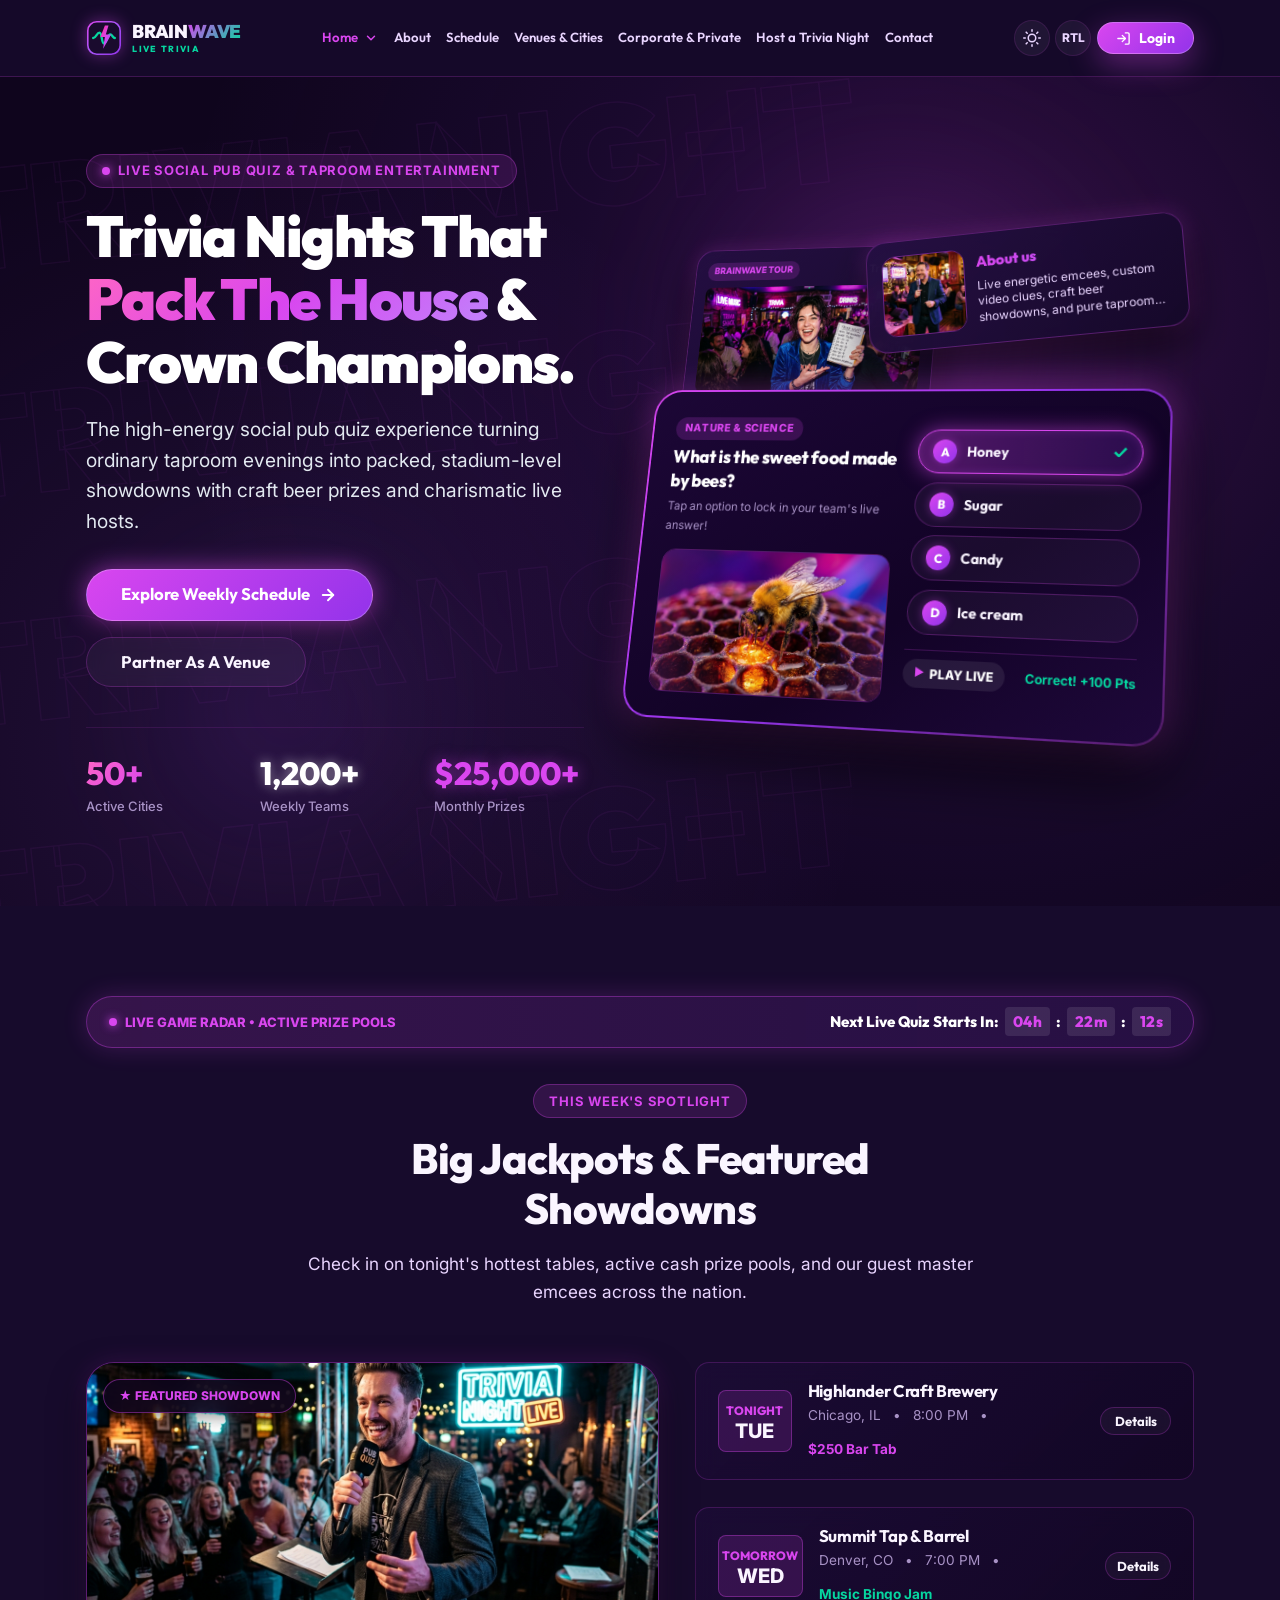
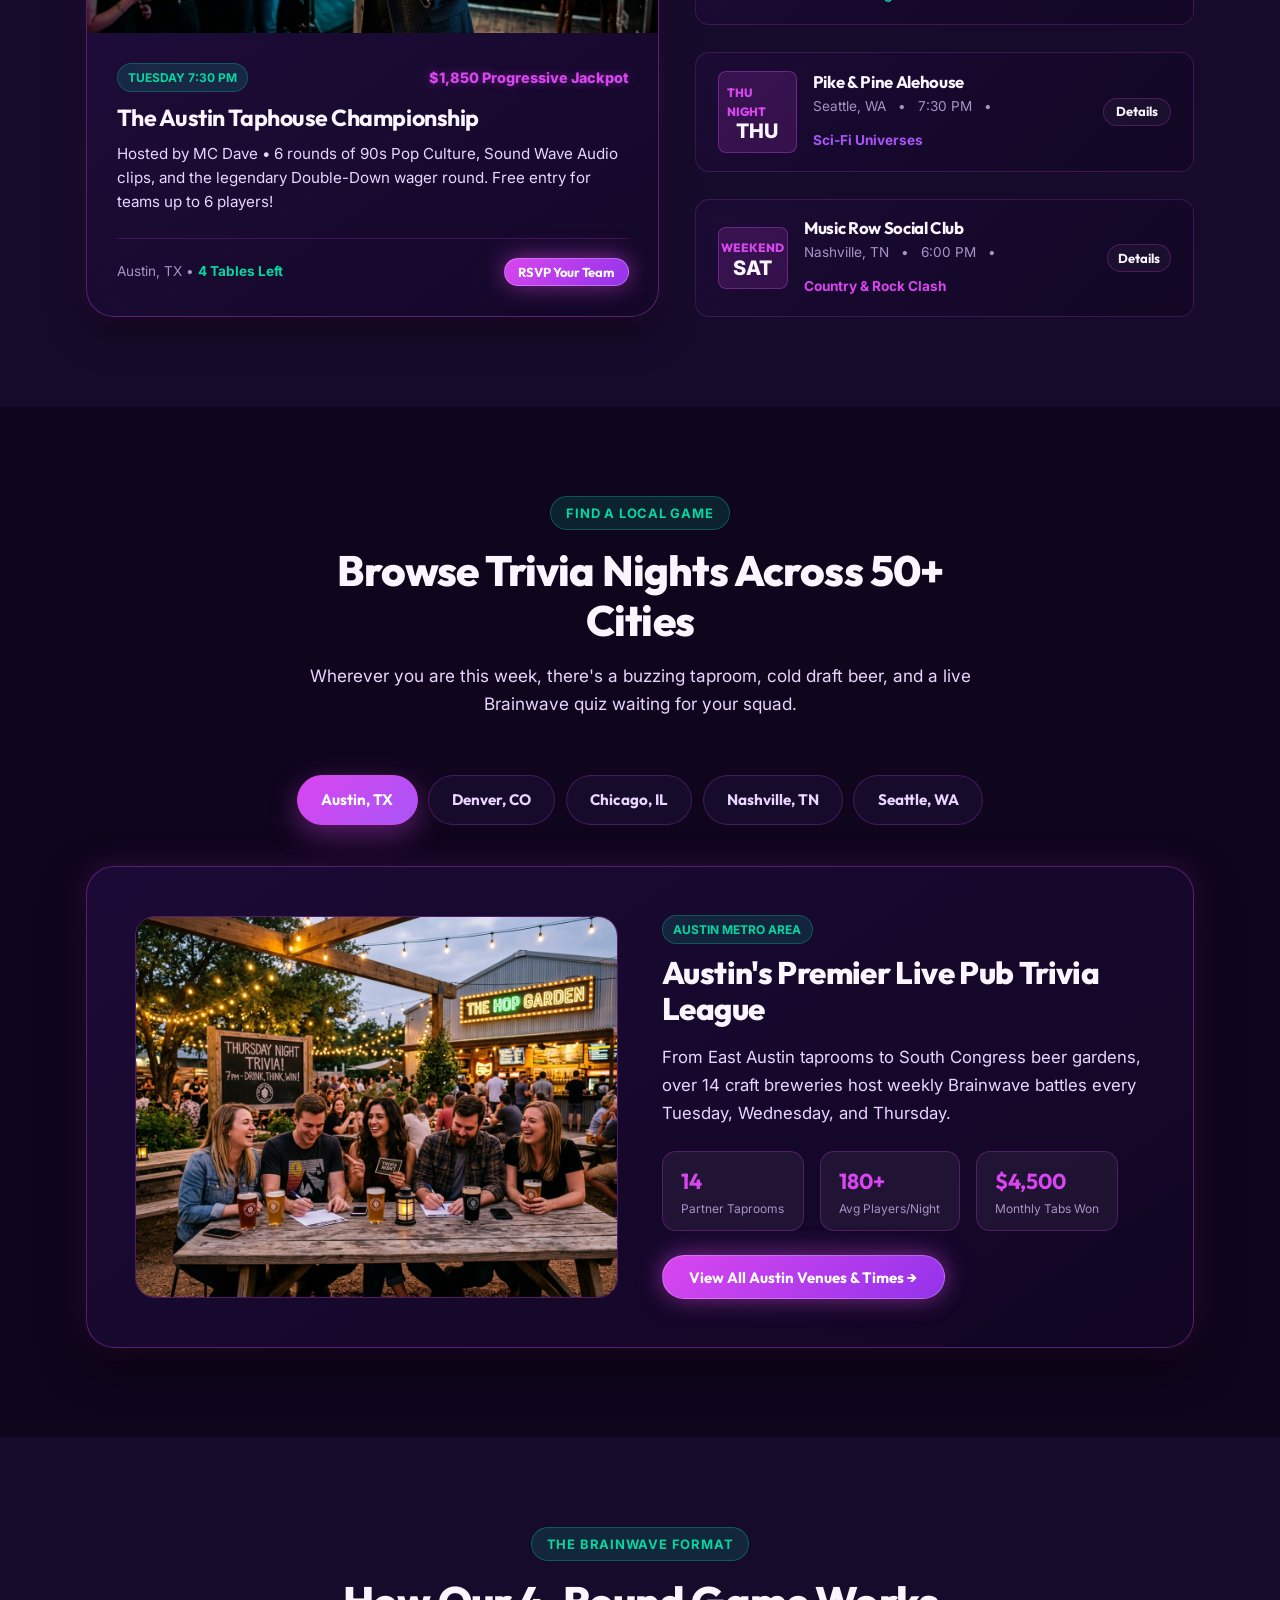
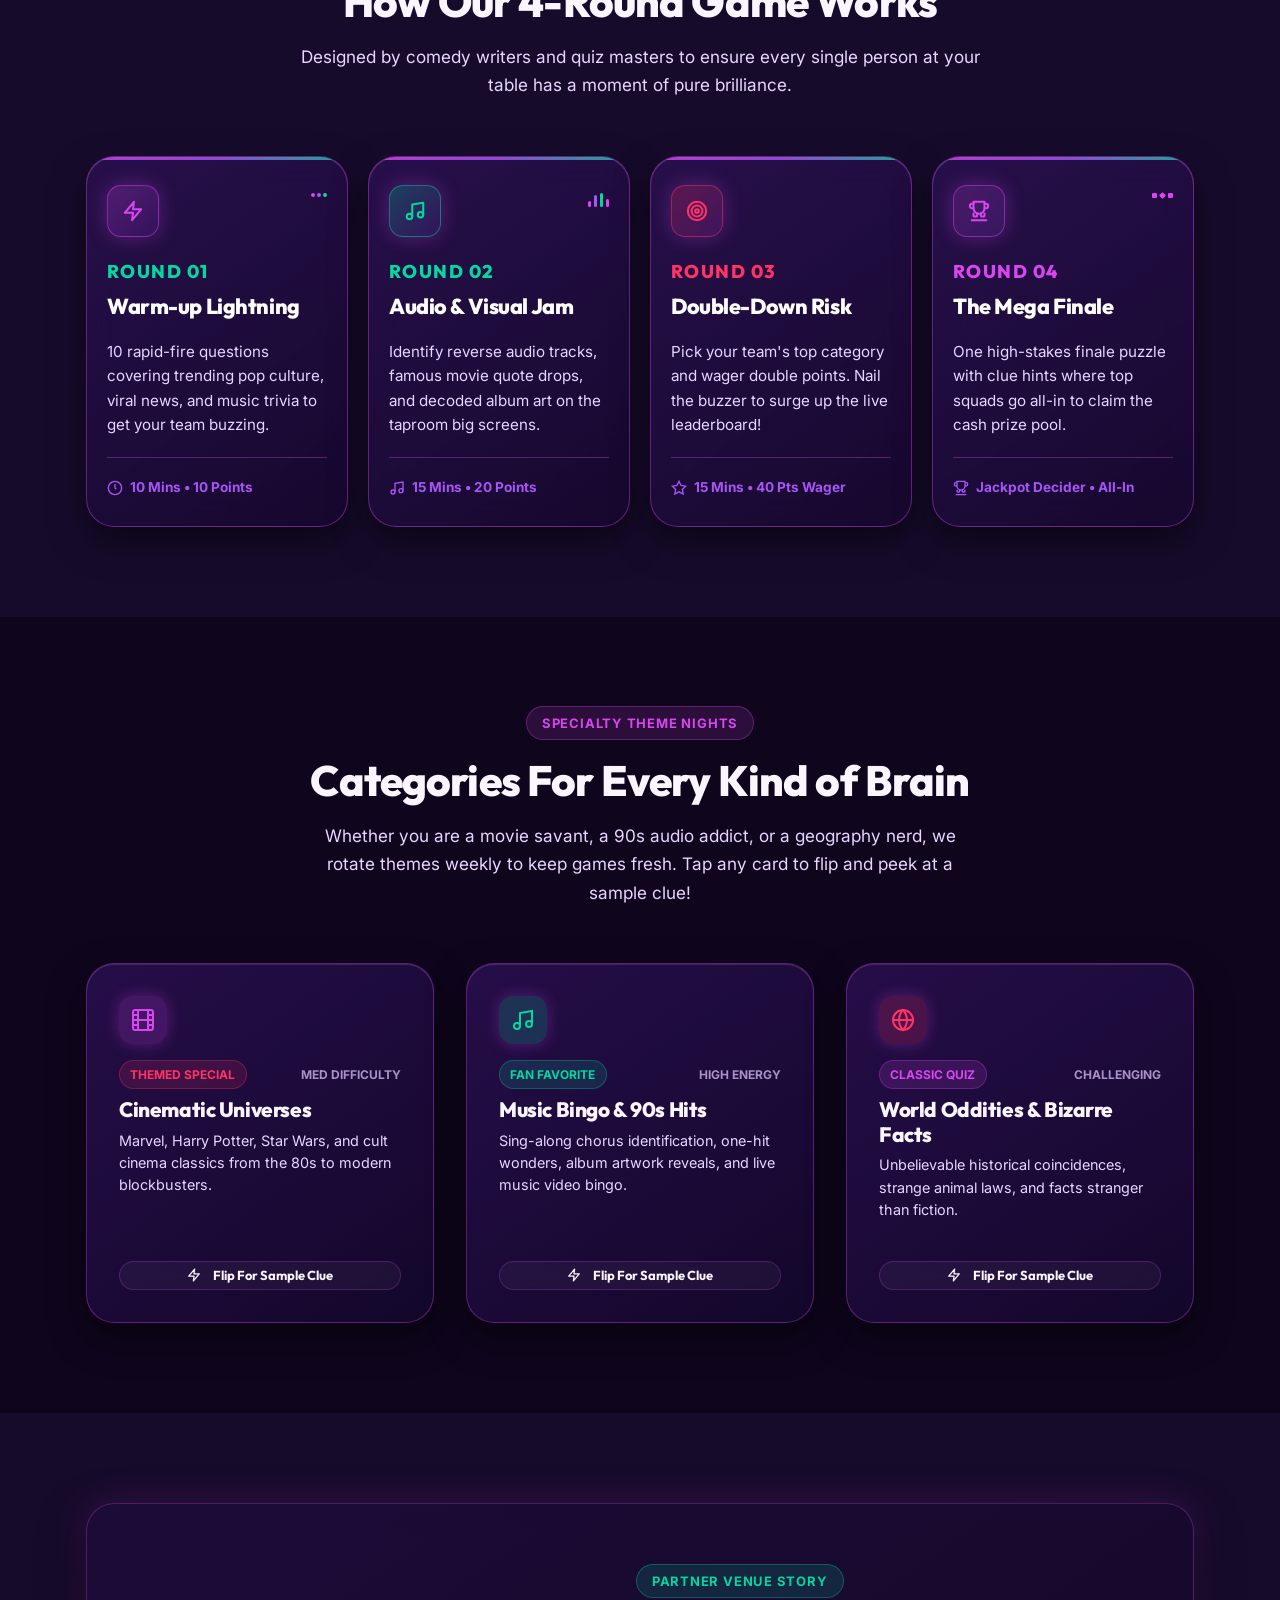
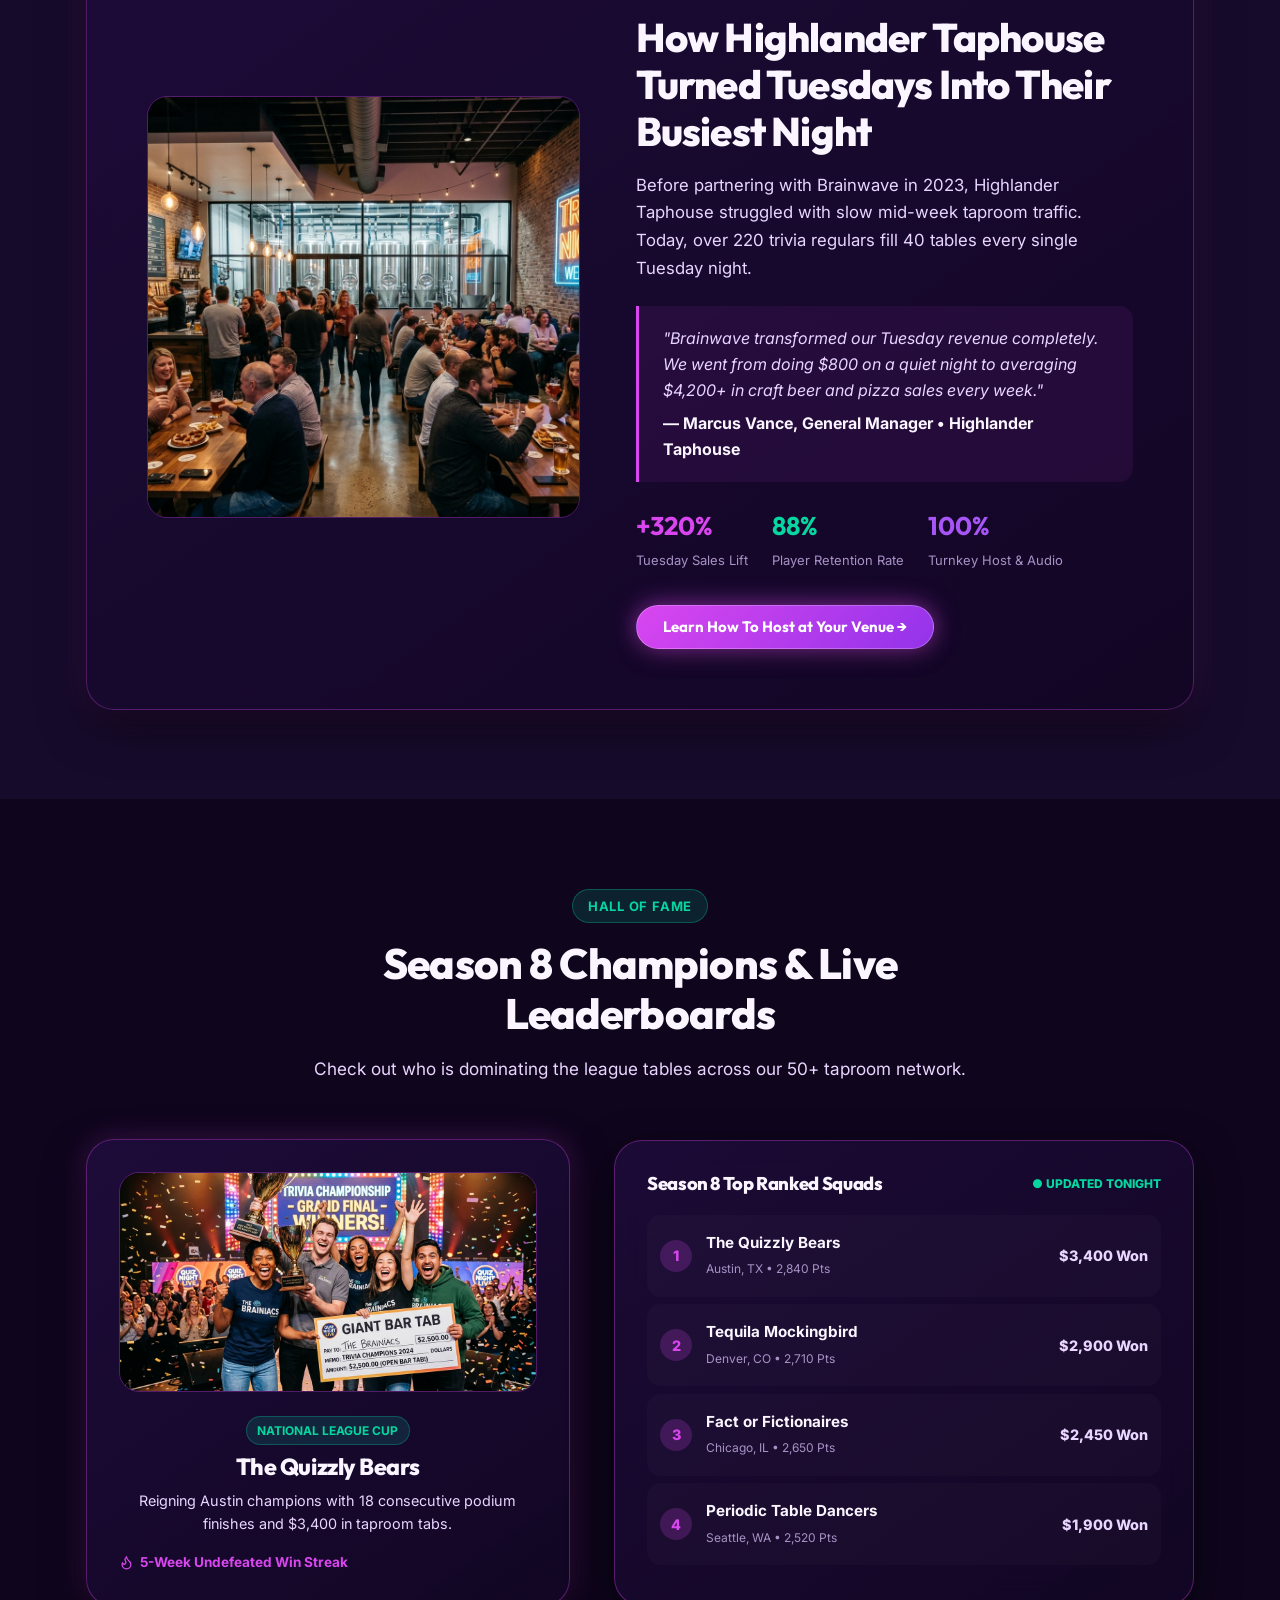
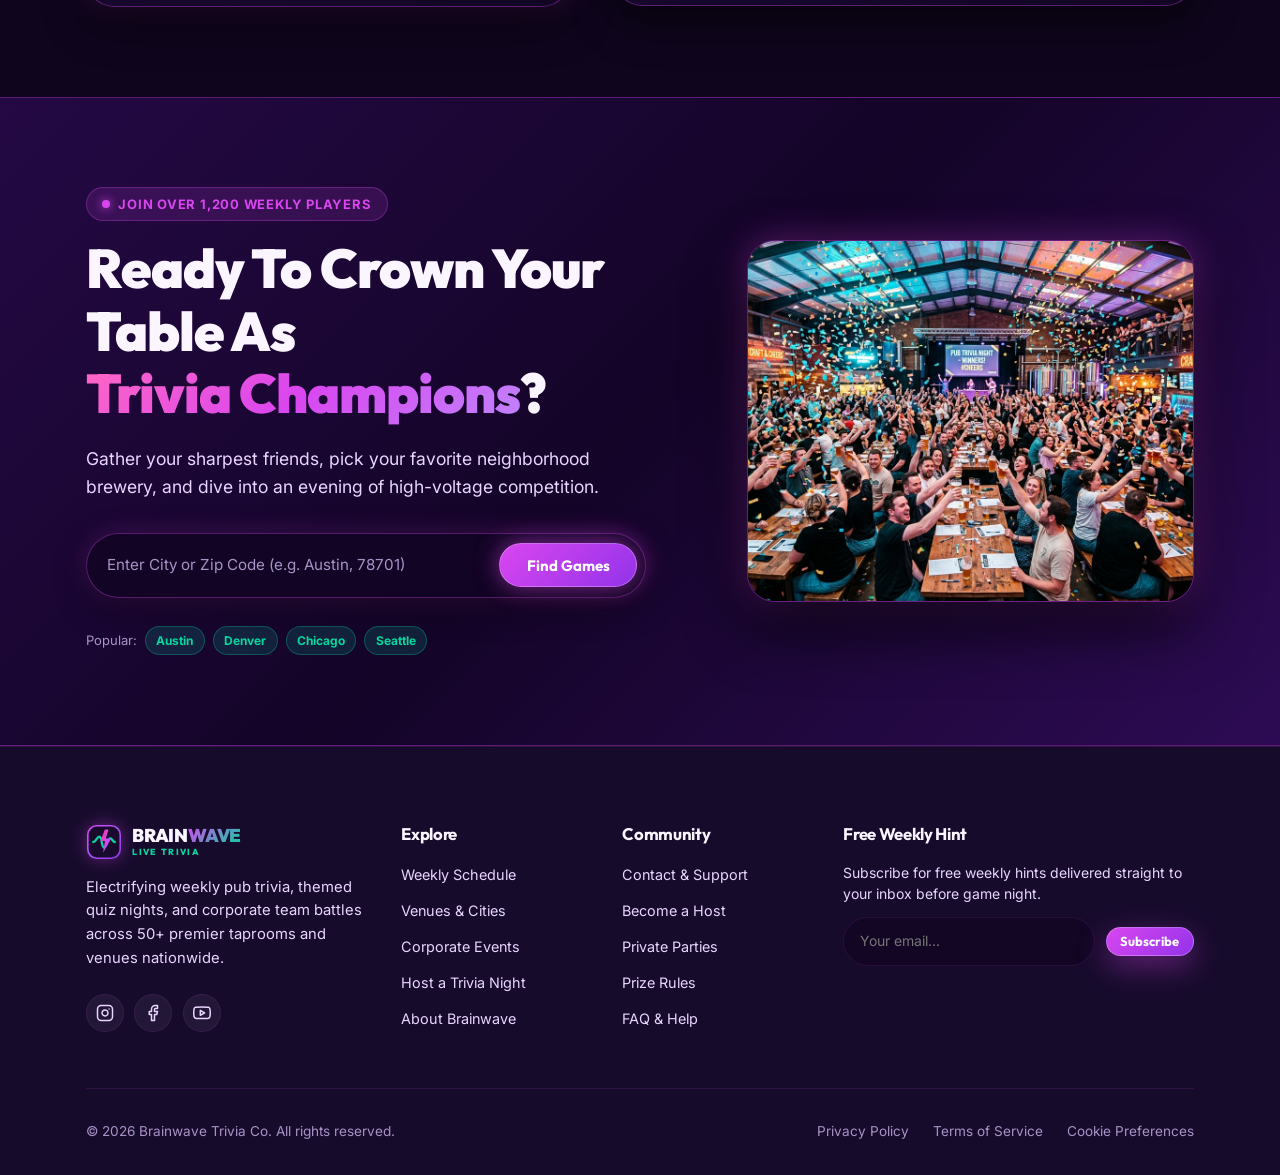
==== index.html @ 137d9721 "first commit" ====
<!DOCTYPE html>
<html lang="en" data-theme="dark" dir="ltr">
<head>
  <meta charset="UTF-8">
  <meta name="viewport" content="width=device-width, initial-scale=1.0">
  <title>Brainwave Trivia — Live Social Trivia & Pub Quiz Experiences</title>
  <meta name="description" content="Brainwave Trivia hosts weekly live pub quizzes, themed trivia nights, corporate team-building events, and taproom entertainment across 50+ partner venues.">
  
  <!-- Favicon -->
  <link rel="icon" id="siteFavicon" type="image/svg+xml" href="assets/images/icons/favicon.svg">

  <!-- Stylesheets -->
  <link rel="stylesheet" href="assets/css/style.css">
  <link rel="stylesheet" href="assets/css/responsive.css">
</head>
<body>

  <!-- Attractive Site Preloader -->
  <div class="site-preloader" id="sitePreloader" aria-hidden="true">
    <div class="preloader-inner">
      <div class="preloader-logo-ring">
        <div class="preloader-pulse-glow"></div>
        <svg class="preloader-svg" width="54" height="54" viewBox="0 0 40 40" fill="none" xmlns="http://www.w3.org/2000/svg">
          <rect x="2" y="2" width="36" height="36" rx="10" fill="#1A0B2E" stroke="url(#bwGradPrimary)" stroke-width="2"/>
          <path d="M8 20C11 20 12 14 15 14C18 14 17 26 20 26C23 26 24 16 27 16C29 16 30 20 32 20" stroke="#06D6A0" stroke-width="2.6" stroke-linecap="round" stroke-linejoin="round"/>
          <polygon points="21 6 16 19 21 19 19 32 28 16 22 16 25 6" fill="url(#bwGradBolt)"/>
        </svg>
      </div>
      <div class="preloader-text-wrap">
        <span class="preloader-brand">BRAIN<span class="preloader-accent">WAVE</span></span>
        <span class="preloader-status">SYNCHRONIZING TRIVIA CIRCUIT...</span>
      </div>
      <div class="preloader-progress-track">
        <div class="preloader-progress-bar"></div>
      </div>
    </div>
  </div>

  <!-- Shared Global SVG Gradients for Brand Identity -->
  <svg style="position: absolute; width: 0; height: 0; overflow: hidden;" aria-hidden="true">
    <defs>
      <linearGradient id="bwGradPrimary" x1="0%" y1="0%" x2="100%" y2="100%">
        <stop offset="0%" stop-color="#D946EF" />
        <stop offset="50%" stop-color="#A855F7" />
        <stop offset="100%" stop-color="#9333EA" />
      </linearGradient>
      <linearGradient id="bwGradBolt" x1="0%" y1="0%" x2="100%" y2="100%">
        <stop offset="0%" stop-color="#FF2E93" />
        <stop offset="50%" stop-color="#D946EF" />
        <stop offset="100%" stop-color="#8B5CF6" />
      </linearGradient>
    </defs>
  </svg>

  <!-- Header / Navbar (7 Main Pages) -->
  <header class="site-header" id="mainHeader">
    <div class="container">
      <div class="navbar-inner">
        
        <!-- Redesigned Attractive Brand Logo (Brainwave + Quiz Lightning) -->
        <a href="index.html" class="brand-logo" aria-label="Brainwave Trivia Home">
          <div class="brand-logo-badge">
            <svg class="brand-logo-svg" width="36" height="36" viewBox="0 0 40 40" fill="none" xmlns="http://www.w3.org/2000/svg">
              <rect x="2" y="2" width="36" height="36" rx="10" fill="#1A0B2E" stroke="url(#bwGradPrimary)" stroke-width="1.8"/>
              <path d="M8 20C11 20 12 14 15 14C18 14 17 26 20 26C23 26 24 16 27 16C29 16 30 20 32 20" stroke="#06D6A0" stroke-width="2.6" stroke-linecap="round" stroke-linejoin="round"/>
              <polygon points="21 6 16 19 21 19 19 32 28 16 22 16 25 6" fill="url(#bwGradBolt)"/>
            </svg>
          </div>
          <div class="brand-logo-text">
            <span class="brand-title">BRAIN<span class="brand-accent">WAVE</span></span>
            <span class="brand-tagline">LIVE TRIVIA</span>
          </div>
        </a>

        <!-- Desktop Navigation Menu (7 Main Pages) -->
        <nav class="nav-menu" aria-label="Main Navigation">
          
          <!-- 1. Home Dropdown (Home 1 & Home 2) -->
          <div class="nav-item dropdown active">
            <a href="index.html" class="nav-link" aria-haspopup="true" aria-expanded="false">
              <span>Home</span>
              <svg class="dropdown-chevron" width="14" height="14" viewBox="0 0 24 24" fill="none" stroke="currentColor" stroke-width="2.5" stroke-linecap="round" stroke-linejoin="round">
                <polyline points="6 9 12 15 18 9"></polyline>
              </svg>
            </a>
            <div class="dropdown-menu">
              <a href="index.html" class="dropdown-link active">
                <span>Home 1 (Pub Classic)</span>
                <span class="dropdown-badge">Popular</span>
              </a>
              <a href="home-2.html" class="dropdown-link">
                <span>Home 2 (Festival Live)</span>
                <span class="dropdown-badge">New</span>
              </a>
            </div>
          </div>

          <!-- 2. About -->
          <div class="nav-item">
            <a href="about.html" class="nav-link">About</a>
          </div>

          <!-- 3. Schedule -->
          <div class="nav-item">
            <a href="schedule.html" class="nav-link">Schedule</a>
          </div>

          <!-- 4. Venues & Cities -->
          <div class="nav-item">
            <a href="venues.html" class="nav-link">Venues &amp; Cities</a>
          </div>

          <!-- 5. Corporate & Private Events -->
          <div class="nav-item">
            <a href="events.html" class="nav-link">Corporate &amp; Private</a>
          </div>

          <!-- 6. Host a Trivia Night -->
          <div class="nav-item">
            <a href="host.html" class="nav-link">Host a Trivia Night</a>
          </div>

          <!-- 7. Contact -->
          <div class="nav-item">
            <a href="contact.html" class="nav-link">Contact</a>
          </div>

        </nav>

        <!-- Navbar Actions -->
        <div class="navbar-actions">
          
          <!-- Theme Toggle -->
          <button type="button" class="theme-toggle-btn" aria-label="Toggle Light/Dark Theme" title="Toggle Theme">
            <svg width="18" height="18" viewBox="0 0 24 24" fill="none" stroke="currentColor" stroke-width="2" stroke-linecap="round" stroke-linejoin="round">
              <circle cx="12" cy="12" r="5"></circle>
              <line x1="12" y1="1" x2="12" y2="3"></line>
              <line x1="12" y1="21" x2="12" y2="23"></line>
              <line x1="4.22" y1="4.22" x2="5.64" y2="5.64"></line>
              <line x1="18.36" y1="18.36" x2="19.78" y2="19.78"></line>
              <line x1="1" y1="12" x2="3" y2="12"></line>
              <line x1="21" y1="12" x2="23" y2="12"></line>
              <line x1="4.22" y1="19.78" x2="5.64" y2="18.36"></line>
              <line x1="18.36" y1="5.64" x2="19.78" y2="4.22"></line>
            </svg>
          </button>

          <!-- RTL Toggle -->
          <button type="button" class="rtl-toggle-btn" aria-label="Toggle RTL Direction" title="Toggle RTL/LTR">
            <span style="font-size:0.75rem; font-weight:800;">RTL</span>
          </button>

          <!-- CTA Login Button -->
          <a href="login.html" class="btn btn-primary btn-sm" id="navLoginBtn">
            <svg width="15" height="15" viewBox="0 0 24 24" fill="none" stroke="currentColor" stroke-width="2.2" stroke-linecap="round" stroke-linejoin="round">
              <path d="M15 3h4a2 2 0 0 1 2 2v14a2 2 0 0 1-2 2h-4"></path>
              <polyline points="10 17 15 12 10 7"></polyline>
              <line x1="15" y1="12" x2="3" y2="12"></line>
            </svg>
            <span>Login</span>
          </a>

          <!-- Mobile Hamburger Toggle -->
          <button type="button" class="mobile-nav-toggle" aria-label="Open Navigation Menu" aria-expanded="false">
            <svg width="22" height="22" viewBox="0 0 24 24" fill="none" stroke="currentColor" stroke-width="2.5" stroke-linecap="round" stroke-linejoin="round">
              <line x1="3" y1="12" x2="21" y2="12"></line>
              <line x1="3" y1="6" x2="21" y2="6"></line>
              <line x1="3" y1="18" x2="21" y2="18"></line>
            </svg>
          </button>

        </div>

      </div>
    </div>
  </header>

  <!-- Mobile Menu Overlay & Drawer -->
  <div class="mobile-menu-overlay" id="mobileOverlay"></div>
  <aside class="mobile-nav-drawer" id="mobileDrawer" aria-label="Mobile Navigation">
    <div class="mobile-drawer-header">
      <a href="index.html" class="brand-logo" aria-label="Brainwave Trivia Home">
        <div class="brand-logo-badge">
          <svg class="brand-logo-svg" width="34" height="34" viewBox="0 0 40 40" fill="none" xmlns="http://www.w3.org/2000/svg">
            <rect x="2" y="2" width="36" height="36" rx="10" fill="#1A0B2E" stroke="url(#bwGradPrimary)" stroke-width="1.8"/>
            <path d="M8 20C11 20 12 14 15 14C18 14 17 26 20 26C23 26 24 16 27 16C29 16 30 20 32 20" stroke="#06D6A0" stroke-width="2.6" stroke-linecap="round" stroke-linejoin="round"/>
            <polygon points="21 6 16 19 21 19 19 32 28 16 22 16 25 6" fill="url(#bwGradBolt)"/>
          </svg>
        </div>
        <div class="brand-logo-text">
          <span class="brand-title">BRAIN<span class="brand-accent">WAVE</span></span>
          <span class="brand-tagline">LIVE TRIVIA</span>
        </div>
      </a>
      <button type="button" class="mobile-drawer-close" aria-label="Close Mobile Navigation">
        <svg width="20" height="20" viewBox="0 0 24 24" fill="none" stroke="currentColor" stroke-width="2.5" stroke-linecap="round" stroke-linejoin="round">
          <line x1="18" y1="6" x2="6" y2="18"></line>
          <line x1="6" y1="6" x2="18" y2="18"></line>
        </svg>
      </button>
    </div>

    <!-- Mobile Nav Links -->
    <div class="mobile-nav-list">
      
      <!-- Home Accordion -->
      <div class="mobile-nav-item active">
        <button type="button" class="mobile-nav-link mobile-dropdown-btn" aria-expanded="false">
          <span>Home</span>
          <svg class="dropdown-chevron" width="16" height="16" viewBox="0 0 24 24" fill="none" stroke="currentColor" stroke-width="2.5" stroke-linecap="round" stroke-linejoin="round">
            <polyline points="6 9 12 15 18 9"></polyline>
          </svg>
        </button>
        <div class="mobile-dropdown-menu">
          <a href="index.html" class="mobile-dropdown-link active">
            <span>Home 1 (Pub Classic)</span>
            <span class="dropdown-badge">Popular</span>
          </a>
          <a href="home-2.html" class="mobile-dropdown-link">
            <span>Home 2 (Festival Live)</span>
            <span class="dropdown-badge">New</span>
          </a>
        </div>
      </div>

      <div class="mobile-nav-item">
        <a href="about.html" class="mobile-nav-link">About</a>
      </div>

      <div class="mobile-nav-item">
        <a href="schedule.html" class="mobile-nav-link">Schedule</a>
      </div>

      <div class="mobile-nav-item">
        <a href="venues.html" class="mobile-nav-link">Venues &amp; Cities</a>
      </div>

      <div class="mobile-nav-item">
        <a href="events.html" class="mobile-nav-link">Corporate &amp; Private</a>
      </div>

      <div class="mobile-nav-item">
        <a href="host.html" class="mobile-nav-link">Host a Trivia Night</a>
      </div>

      <div class="mobile-nav-item">
        <a href="contact.html" class="mobile-nav-link">Contact</a>
      </div>

    </div>

    <div class="mobile-drawer-footer">
      <a href="login.html" class="btn btn-primary" style="width:100%; justify-content:center;">
        <svg width="16" height="16" viewBox="0 0 24 24" fill="none" stroke="currentColor" stroke-width="2.2" stroke-linecap="round" stroke-linejoin="round" style="margin-right: 0.5rem;">
          <path d="M15 3h4a2 2 0 0 1 2 2v14a2 2 0 0 1-2 2h-4"></path>
          <polyline points="10 17 15 12 10 7"></polyline>
          <line x1="15" y1="12" x2="3" y2="12"></line>
        </svg>
        <span>Login</span>
      </a>
    </div>
  </aside>

  <!-- Main Content (Home 1: Exactly 8 Meaningful Sections) -->
  <main id="mainContent">

    <!-- =========================================================================
         SECTION 1: HIGH-ENERGY HERO (3D Isometric Floating Showcase & Watermark)
         ========================================================================= -->
    <section class="hero-section" id="hero">
      
      <!-- Background Stylized Typography Watermark (Outlined Text matching reference) -->
      <div class="hero-watermark-bg" aria-hidden="true">
        <div class="watermark-row">Trivia Night</div>
        <div class="watermark-row">Trivia Night</div>
        <div class="watermark-row">Trivia Night</div>
        <div class="watermark-row">Trivia Night</div>
      </div>

      <!-- Ambient Glow Orbs -->
      <div class="hero-ambient-orb hero-orb-1" aria-hidden="true"></div>
      <div class="hero-ambient-orb hero-orb-2" aria-hidden="true"></div>

      <div class="container">
        <div class="hero-grid">
          
          <!-- Hero Text -->
          <div class="hero-content">
            <div class="section-tag tag-magenta">
              <span class="pulse-dot"></span>
              <span>Live Social Pub Quiz &amp; Taproom Entertainment</span>
            </div>
            
            <h1 class="hero-title">
              Trivia Nights That <span class="text-gradient-brand">Pack The House</span> &amp; Crown Champions.
            </h1>
            
            <p class="hero-subtitle">
              The high-energy social pub quiz experience turning ordinary taproom evenings into packed, stadium-level showdowns with craft beer prizes and charismatic live hosts.
            </p>

            <div class="hero-actions">
              <a href="schedule.html" class="btn btn-primary btn-lg glow-btn">
                <span>Explore Weekly Schedule</span>
                <svg width="18" height="18" viewBox="0 0 24 24" fill="none" stroke="currentColor" stroke-width="2.5" stroke-linecap="round" stroke-linejoin="round"><line x1="5" y1="12" x2="19" y2="12"></line><polyline points="12 5 19 12 12 19"></polyline></svg>
              </a>
              <a href="host.html" class="btn btn-outline btn-lg">
                <span>Partner As A Venue</span>
              </a>
            </div>

            <!-- Stats Row -->
            <div class="hero-stats-row">
              <div class="hero-stat-item">
                <span class="hero-stat-number text-gradient-brand">50+</span>
                <span class="hero-stat-label">Active Cities</span>
              </div>
              <div class="hero-stat-item">
                <span class="hero-stat-number text-glow-white">1,200+</span>
                <span class="hero-stat-label">Weekly Teams</span>
              </div>
              <div class="hero-stat-item">
                <span class="hero-stat-number text-fuchsia">$25,000+</span>
                <span class="hero-stat-label">Monthly Prizes</span>
              </div>
            </div>
          </div>

          <!-- Hero 3D Tilted Perspective Stage (Exact Mockup Match) -->
          <div class="hero-showcase-stage">
            
            <!-- Floating Background Card: Trivia Night Slide Deck -->
            <div class="floating-mock-card card-slide-bg animate-float-slow">
              <div class="slide-card-header">
                <span class="slide-card-badge">Brainwave Tour</span>
                <span class="slide-card-title">Trivia Night</span>
              </div>
              <img src="assets/images/hero/hero-card-slide.webp" alt="Trivia winners celebrating" class="slide-card-img" width="300" height="140" loading="eager">
              <div class="slide-card-caption">Weekly Taproom Leagues</div>
            </div>

            <!-- Floating Top Card: About Us / Host Showcase -->
            <div class="floating-mock-card card-about-host animate-float-reverse">
              <div class="about-host-inner">
                <img src="assets/images/hero/hero-card-host.webp" alt="Charismatic Trivia Host" class="about-host-img" width="85" height="85" loading="eager">
                <div class="about-host-content">
                  <div class="about-host-tag">About us</div>
                  <p class="about-host-text">Live energetic emcees, custom video clues, craft beer showdowns, and pure taproom comedy.</p>
                </div>
              </div>
            </div>

            <!-- Centerpiece 3D Interactive Quiz Screen (The Main Star matching mockup!) -->
            <div class="floating-quiz-main-screen animate-float-center" id="heroInteractiveQuiz">
              <div class="quiz-screen-glass-border">
                <div class="quiz-screen-body">
                  
                  <!-- Left side: Question + Bee Honeycomb Graphic -->
                  <div class="quiz-screen-left">
                    <div class="quiz-question-banner">
                      <span class="quiz-category-tag">Nature &amp; Science</span>
                      <h3 class="quiz-main-question">What is the sweet food made by bees?</h3>
                      <p class="quiz-subtext">Tap an option to lock in your team's live answer!</p>
                    </div>
                    <div class="quiz-bee-img-wrap">
                      <img src="assets/images/hero/hero-quiz-card-bee.webp" alt="Golden Honeybee on Honeycomb" class="quiz-bee-img" width="220" height="140" loading="eager">
                      <div class="bee-glow-overlay"></div>
                    </div>
                  </div>

                  <!-- Right side: Quiz Option Pills matching the user reference image -->
                  <div class="quiz-screen-right">
                    <div class="quiz-mock-options">
                      <button type="button" class="quiz-option-pill active-correct-pill" data-opt="A" data-correct="true">
                        <span class="opt-letter">A</span>
                        <span class="opt-label">Honey</span>
                        <span class="opt-check-icon">✓</span>
                      </button>
                      <button type="button" class="quiz-option-pill" data-opt="B" data-correct="false">
                        <span class="opt-letter">B</span>
                        <span class="opt-label">Sugar</span>
                        <span class="opt-check-icon">✓</span>
                      </button>
                      <button type="button" class="quiz-option-pill" data-opt="C" data-correct="false">
                        <span class="opt-letter">C</span>
                        <span class="opt-label">Candy</span>
                        <span class="opt-check-icon">✓</span>
                      </button>
                      <button type="button" class="quiz-option-pill" data-opt="D" data-correct="false">
                        <span class="opt-letter">D</span>
                        <span class="opt-label">Ice cream</span>
                        <span class="opt-check-icon">✓</span>
                      </button>
                    </div>

                    <div class="quiz-screen-bottom-bar">
                      <div class="quiz-play-badge">
                        <span class="play-triangle">▶</span>
                        <span>Play Live</span>
                      </div>
                      <div class="quiz-score-indicator" id="heroQuizFeedback">
                        <span class="correct-text">Correct! +100 Pts</span>
                      </div>
                    </div>
                  </div>

                </div>
              </div>
            </div>

          </div>

        </div>
      </div>
    </section>

      <!-- =========================================================================
         SECTION 2: THIS WEEK'S SPOTLIGHT & LIVE RADAR TICKER
         ========================================================================= -->
    <section class="section-py" id="spotlight" style="background-color: var(--bg-surface);">
      <div class="container">
        
        <!-- Modern Live Radar Countdown Header -->
        <div class="radar-countdown-banner reveal-on-scroll">
          <div class="countdown-live-badge">
            <span class="pulse-dot"></span>
            <span>Live Game Radar &bull; Active Prize Pools</span>
          </div>
          <div class="countdown-timer-display">
            <span>Next Live Quiz Starts In:</span>
            <span class="time-val" id="radarTimerHours">04h</span> :
            <span class="time-val" id="radarTimerMins">22m</span> :
            <span class="time-val" id="radarTimerSecs">15s</span>
          </div>
        </div>

        <div class="section-header reveal-on-scroll">
          <div class="section-tag tag-coral">
            <span>This Week's Spotlight</span>
          </div>
          <h2 class="section-title">Big Jackpots &amp; Featured Showdowns</h2>
          <p class="section-desc">
            Check in on tonight's hottest tables, active cash prize pools, and our guest master emcees across the nation.
          </p>
        </div>

        <div class="spotlight-grid">
          
          <!-- Featured Spotlight Card -->
          <div class="spotlight-card-main reveal-on-scroll">
            <div class="spotlight-card-media">
              <img src="assets/images/sections/spotlight-pub-hosts.webp" alt="Charismatic Brainwave emcee hosting live quiz" width="600" height="270" loading="lazy">
              <div class="spotlight-card-badge">
                <span style="color:var(--brand-primary); font-weight:800;">★ FEATURED SHOWDOWN</span>
              </div>
            </div>
            <div class="spotlight-card-body">
              <div style="display:flex; justify-content:space-between; align-items:center; margin-bottom:0.75rem; flex-wrap:wrap; gap:0.5rem;">
                <span class="category-pill pill-mint">TUESDAY 7:30 PM</span>
                <span style="font-size:0.9rem; font-weight:800; color:var(--brand-primary); text-shadow:0 0 10px rgba(217,70,239,0.4);">$1,850 Progressive Jackpot</span>
              </div>
              <h3 style="font-size:1.45rem; margin-bottom:0.65rem;">The Austin Taphouse Championship</h3>
              <p style="font-size:0.95rem; color:var(--text-secondary); margin-bottom:1.5rem; flex-grow:1; line-height:1.6;">
                Hosted by MC Dave &bull; 6 rounds of 90s Pop Culture, Sound Wave Audio clips, and the legendary Double-Down wager round. Free entry for teams up to 6 players!
              </p>
              <div style="display:flex; align-items:center; justify-content:space-between; padding-top:1.15rem; border-top:1px solid rgba(217,70,239,0.2);">
                <span style="font-size:0.85rem; color:var(--text-muted);">Austin, TX &bull; <strong style="color:var(--brand-cyan);">4 Tables Left</strong></span>
                <a href="schedule.html" class="btn btn-primary btn-sm glow-btn">RSVP Your Team</a>
              </div>
            </div>
          </div>

          <!-- Live Upcoming Games Radar List -->
          <div class="spotlight-radar-list">
            
            <!-- Radar Item 1 -->
            <div class="radar-item reveal-on-scroll">
              <div class="radar-item-date">
                <span class="radar-item-day">TONIGHT</span>
                <span class="radar-item-num">TUE</span>
              </div>
              <div class="radar-item-info">
                <h4 class="radar-item-title">Highlander Craft Brewery</h4>
                <div class="radar-item-meta">
                  <span>Chicago, IL</span> &bull; <span>8:00 PM</span> &bull; <span style="color:var(--brand-primary); font-weight:700;">$250 Bar Tab</span>
                </div>
              </div>
              <a href="schedule.html" class="btn btn-outline btn-sm">Details</a>
            </div>

            <!-- Radar Item 2 -->
            <div class="radar-item reveal-on-scroll">
              <div class="radar-item-date">
                <span class="radar-item-day">TOMORROW</span>
                <span class="radar-item-num">WED</span>
              </div>
              <div class="radar-item-info">
                <h4 class="radar-item-title">Summit Tap &amp; Barrel</h4>
                <div class="radar-item-meta">
                  <span>Denver, CO</span> &bull; <span>7:00 PM</span> &bull; <span style="color:var(--brand-cyan); font-weight:700;">Music Bingo Jam</span>
                </div>
              </div>
              <a href="schedule.html" class="btn btn-outline btn-sm">Details</a>
            </div>

            <!-- Radar Item 3 -->
            <div class="radar-item reveal-on-scroll">
              <div class="radar-item-date">
                <span class="radar-item-day">THU NIGHT</span>
                <span class="radar-item-num">THU</span>
              </div>
              <div class="radar-item-info">
                <h4 class="radar-item-title">Pike &amp; Pine Alehouse</h4>
                <div class="radar-item-meta">
                  <span>Seattle, WA</span> &bull; <span>7:30 PM</span> &bull; <span style="color:var(--brand-accent); font-weight:700;">Sci-Fi Universes</span>
                </div>
              </div>
              <a href="schedule.html" class="btn btn-outline btn-sm">Details</a>
            </div>

            <!-- Radar Item 4 -->
            <div class="radar-item reveal-on-scroll">
              <div class="radar-item-date">
                <span class="radar-item-day">WEEKEND</span>
                <span class="radar-item-num">SAT</span>
              </div>
              <div class="radar-item-info">
                <h4 class="radar-item-title">Music Row Social Club</h4>
                <div class="radar-item-meta">
                  <span>Nashville, TN</span> &bull; <span>6:00 PM</span> &bull; <span style="color:var(--brand-primary); font-weight:700;">Country &amp; Rock Clash</span>
                </div>
              </div>
              <a href="schedule.html" class="btn btn-outline btn-sm">Details</a>
            </div>

          </div>

        </div>

      </div>
    </section>

    <!-- =========================================================================
         SECTION 3: EXPLORE TRIVIA BY CITY & NEIGHBORHOOD
         ========================================================================= -->
    <section class="section-py" id="cities">
      <div class="container">
        
        <div class="section-header reveal-on-scroll">
          <div class="section-tag tag-mint">
            <span>Find A Local Game</span>
          </div>
          <h2 class="section-title">Browse Trivia Nights Across 50+ Cities</h2>
          <p class="section-desc">
            Wherever you are this week, there's a buzzing taproom, cold draft beer, and a live Brainwave quiz waiting for your squad.
          </p>
        </div>

        <!-- City Navigation Tabs -->
        <div class="city-tabs-nav reveal-on-scroll">
          <button type="button" class="city-tab-btn active" data-city="austin">Austin, TX</button>
          <button type="button" class="city-tab-btn" data-city="denver">Denver, CO</button>
          <button type="button" class="city-tab-btn" data-city="chicago">Chicago, IL</button>
          <button type="button" class="city-tab-btn" data-city="nashville">Nashville, TN</button>
          <button type="button" class="city-tab-btn" data-city="seattle">Seattle, WA</button>
        </div>

        <!-- City Panes -->
        <div class="city-tab-content">
          
          <!-- Austin Pane -->
          <div class="city-tab-pane active" id="city-austin">
            <div class="city-showcase-grid reveal-on-scroll">
              <div class="city-showcase-media">
                <img src="assets/images/sections/city-austin-craft-beer.webp" alt="Lively Austin craft beer garden trivia night" width="560" height="380" loading="lazy">
              </div>
              <div class="city-showcase-info">
                <span class="category-pill pill-mint">AUSTIN METRO AREA</span>
                <h3 style="font-size:1.95rem; margin:0.65rem 0 1rem; font-weight:800;">Austin's Premier Live Pub Trivia League</h3>
                <p style="color:var(--text-secondary); font-size:1.05rem; line-height:1.65;">
                  From East Austin taprooms to South Congress beer gardens, over 14 craft breweries host weekly Brainwave battles every Tuesday, Wednesday, and Thursday.
                </p>
                <div class="city-stat-pills">
                  <div class="city-stat-pill">
                    <strong>14</strong>
                    <span>Partner Taprooms</span>
                  </div>
                  <div class="city-stat-pill">
                    <strong>180+</strong>
                    <span>Avg Players/Night</span>
                  </div>
                  <div class="city-stat-pill">
                    <strong>$4,500</strong>
                    <span>Monthly Tabs Won</span>
                  </div>
                </div>
                <a href="venues.html" class="btn btn-primary glow-btn">View All Austin Venues &amp; Times →</a>
              </div>
            </div>
          </div>

          <!-- Denver Pane -->
          <div class="city-tab-pane" id="city-denver">
            <div class="city-showcase-grid reveal-on-scroll">
              <div class="city-showcase-media">
                <img src="assets/images/sections/city-denver-taproom.webp" alt="Denver RiNo craft beer taproom trivia night" width="560" height="380" loading="lazy">
              </div>
              <div class="city-showcase-info">
                <span class="category-pill pill-mint">DENVER &amp; BOULDER</span>
                <h3 style="font-size:1.95rem; margin:0.65rem 0 1rem; font-weight:800;">Mile-High Brains &amp; Microbrews</h3>
                <p style="color:var(--text-secondary); font-size:1.05rem; line-height:1.65;">
                  RiNo Arts District to LoDo, Denver is home to our largest outdoor patio trivia showdowns featuring custom mountain themes and craft sours.
                </p>
                <div class="city-stat-pills">
                  <div class="city-stat-pill">
                    <strong>11</strong>
                    <span>Partner Breweries</span>
                  </div>
                  <div class="city-stat-pill">
                    <strong>210+</strong>
                    <span>Avg Players/Night</span>
                  </div>
                  <div class="city-stat-pill">
                    <strong>$3,800</strong>
                    <span>Monthly Tabs Won</span>
                  </div>
                </div>
                <a href="venues.html" class="btn btn-primary glow-btn">View All Denver Venues &amp; Times →</a>
              </div>
            </div>
          </div>

          <!-- Chicago Pane -->
          <div class="city-tab-pane" id="city-chicago">
            <div class="city-showcase-grid reveal-on-scroll">
              <div class="city-showcase-media">
                <img src="assets/images/sections/city-chicago-pub.webp" alt="Chicago pub trivia night" width="560" height="380" loading="lazy">
              </div>
              <div class="city-showcase-info">
                <span class="category-pill pill-mint">GREATER CHICAGO</span>
                <h3 style="font-size:1.95rem; margin:0.65rem 0 1rem; font-weight:800;">Windy City Trivia &amp; Deep Dish Glory</h3>
                <p style="color:var(--text-secondary); font-size:1.05rem; line-height:1.65;">
                  Logan Square, Wicker Park, and Lincoln Park taprooms pack wall-to-wall for our classic 4-round tournament games.
                </p>
                <div class="city-stat-pills">
                  <div class="city-stat-pill">
                    <strong>16</strong>
                    <span>Partner Venues</span>
                  </div>
                  <div class="city-stat-pill">
                    <strong>240+</strong>
                    <span>Avg Players/Night</span>
                  </div>
                  <div class="city-stat-pill">
                    <strong>$5,200</strong>
                    <span>Monthly Tabs Won</span>
                  </div>
                </div>
                <a href="venues.html" class="btn btn-primary glow-btn">View All Chicago Venues &amp; Times →</a>
              </div>
            </div>
          </div>

          <!-- Nashville Pane -->
          <div class="city-tab-pane" id="city-nashville">
            <div class="city-showcase-grid reveal-on-scroll">
              <div class="city-showcase-media">
                <img src="assets/images/sections/city-nashville-honkytonk.webp" alt="Nashville music pub trivia night" width="560" height="380" loading="lazy">
              </div>
              <div class="city-showcase-info">
                <span class="category-pill pill-mint">NASHVILLE &amp; EAST NASHVILLE</span>
                <h3 style="font-size:1.95rem; margin:0.65rem 0 1rem; font-weight:800;">Music City Audio Quizzes &amp; Southern Pints</h3>
                <p style="color:var(--text-secondary); font-size:1.05rem; line-height:1.65;">
                  Featuring our famous Music Bingo rounds alongside classic general knowledge across top honky-tonks and craft distilleries.
                </p>
                <div class="city-stat-pills">
                  <div class="city-stat-pill">
                    <strong>9</strong>
                    <span>Partner Lounges</span>
                  </div>
                  <div class="city-stat-pill">
                    <strong>150+</strong>
                    <span>Avg Players/Night</span>
                  </div>
                  <div class="city-stat-pill">
                    <strong>$3,200</strong>
                    <span>Monthly Tabs Won</span>
                  </div>
                </div>
                <a href="venues.html" class="btn btn-primary glow-btn">View All Nashville Venues &amp; Times →</a>
              </div>
            </div>
          </div>

          <!-- Seattle Pane -->
          <div class="city-tab-pane" id="city-seattle">
            <div class="city-showcase-grid reveal-on-scroll">
              <div class="city-showcase-media">
                <img src="assets/images/sections/city-seattle-brewery.webp" alt="Seattle Ballard brewery trivia night" width="560" height="380" loading="lazy">
              </div>
              <div class="city-showcase-info">
                <span class="category-pill pill-mint">SEATTLE &amp; BALLARD</span>
                <h3 style="font-size:1.95rem; margin:0.65rem 0 1rem; font-weight:800;">Ballard Brewery District Trivia Nights</h3>
                <p style="color:var(--text-secondary); font-size:1.05rem; line-height:1.65;">
                  Hoppy IPAs, rainy evenings, and fiercely contested trivia rounds that pack Ballard's top industrial taprooms every week.
                </p>
                <div class="city-stat-pills">
                  <div class="city-stat-pill">
                    <strong>12</strong>
                    <span>Partner Taprooms</span>
                  </div>
                  <div class="city-stat-pill">
                    <strong>175+</strong>
                    <span>Avg Players/Night</span>
                  </div>
                  <div class="city-stat-pill">
                    <strong>$4,100</strong>
                    <span>Monthly Tabs Won</span>
                  </div>
                </div>
                <a href="venues.html" class="btn btn-primary glow-btn">View All Seattle Venues &amp; Times →</a>
              </div>
            </div>
          </div>

        </div>

      </div>
    </section>

    <!-- =========================================================================
         SECTION 4: THE 4-ROUND GAME EXPERIENCE (Bento Process)
         ========================================================================= -->
    <section class="section-py" id="experience" style="background-color: var(--bg-surface);">
      <div class="container">
        
        <div class="section-header reveal-on-scroll">
          <div class="section-tag tag-mint">
            <span>The Brainwave Format</span>
          </div>
          <h2 class="section-title">How Our 4-Round Game Works</h2>
          <p class="section-desc">
            Designed by comedy writers and quiz masters to ensure every single person at your table has a moment of pure brilliance.
          </p>
        </div>

        <div class="bento-experience-grid">
          
          <!-- Round 1 -->
          <div class="bento-exp-card reveal-on-scroll">
            <div class="bento-round-body">
              <div style="display:flex; justify-content:space-between; align-items:flex-start;">
                <div class="bento-icon-badge">
                  <svg width="22" height="22" viewBox="0 0 24 24" fill="none" stroke="currentColor" stroke-width="2.5" stroke-linecap="round" stroke-linejoin="round">
                    <polygon points="13 2 3 14 12 14 11 22 21 10 12 10 13 2"></polygon>
                  </svg>
                </div>
                <div class="lightning-pulse-group" style="margin-top:0.5rem;">
                  <span class="bolt-dot"></span>
                  <span class="bolt-dot"></span>
                  <span class="bolt-dot"></span>
                </div>
              </div>
              <div class="bento-round-num">Round 01</div>
              <h3 class="bento-round-title">Warm-up Lightning</h3>
              <p class="bento-round-desc">
                10 rapid-fire questions covering trending pop culture, viral news, and music trivia to get your team buzzing.
              </p>
            </div>
            <div class="bento-round-footer">
              <svg width="16" height="16" viewBox="0 0 24 24" fill="none" stroke="currentColor" stroke-width="2"><circle cx="12" cy="12" r="10"></circle><polyline points="12 6 12 12 14 14"></polyline></svg>
              <span>10 Mins &bull; 10 Points</span>
            </div>
          </div>

          <!-- Round 2 with Equalizer Animation -->
          <div class="bento-exp-card reveal-on-scroll">
            <div class="bento-round-body">
              <div style="display:flex; justify-content:space-between; align-items:flex-start;">
                <div class="bento-icon-badge" style="background:linear-gradient(135deg, rgba(6,214,160,0.25), rgba(147,51,234,0.15)); border-color:rgba(6,214,160,0.45); color:var(--brand-cyan);">
                  <svg width="22" height="22" viewBox="0 0 24 24" fill="none" stroke="currentColor" stroke-width="2.5" stroke-linecap="round" stroke-linejoin="round">
                    <path d="M9 18V5l12-2v13"></path>
                    <circle cx="6" cy="18" r="3"></circle>
                    <circle cx="18" cy="16" r="3"></circle>
                  </svg>
                </div>
                <div class="equalizer-bar-group" style="margin-top:0.5rem;">
                  <span class="eq-bar"></span>
                  <span class="eq-bar"></span>
                  <span class="eq-bar"></span>
                  <span class="eq-bar"></span>
                </div>
              </div>
              <div class="bento-round-num" style="color:var(--brand-cyan);">Round 02</div>
              <h3 class="bento-round-title">Audio &amp; Visual Jam</h3>
              <p class="bento-round-desc">
                Identify reverse audio tracks, famous movie quote drops, and decoded album art on the taproom big screens.
              </p>
            </div>
            <div class="bento-round-footer">
              <svg width="16" height="16" viewBox="0 0 24 24" fill="none" stroke="currentColor" stroke-width="2"><path d="M9 18V5l12-2v13"></path><circle cx="6" cy="18" r="3"></circle><circle cx="18" cy="16" r="3"></circle></svg>
              <span>15 Mins &bull; 20 Points</span>
            </div>
          </div>

          <!-- Round 3 -->
          <div class="bento-exp-card reveal-on-scroll">
            <div class="bento-round-body">
              <div style="display:flex; justify-content:space-between; align-items:flex-start;">
                <div class="bento-icon-badge" style="background:linear-gradient(135deg, rgba(255,51,102,0.25), rgba(217,70,239,0.15)); border-color:rgba(255,51,102,0.45); color:var(--brand-coral);">
                  <svg width="22" height="22" viewBox="0 0 24 24" fill="none" stroke="currentColor" stroke-width="2.5" stroke-linecap="round" stroke-linejoin="round">
                    <circle cx="12" cy="12" r="10"></circle>
                    <circle cx="12" cy="12" r="6"></circle>
                    <circle cx="12" cy="12" r="2"></circle>
                  </svg>
                </div>
                <div class="doubledown-ripple-group">
                  <span class="ripple-ring"></span>
                  <span class="ripple-ring"></span>
                  <span class="ripple-ring"></span>
                </div>
              </div>
              <div class="bento-round-num" style="color:var(--brand-coral);">Round 03</div>
              <h3 class="bento-round-title">Double-Down Risk</h3>
              <p class="bento-round-desc">
                Pick your team's top category and wager double points. Nail the buzzer to surge up the live leaderboard!
              </p>
            </div>
            <div class="bento-round-footer">
              <svg width="16" height="16" viewBox="0 0 24 24" fill="none" stroke="currentColor" stroke-width="2"><polygon points="12 2 15.09 8.26 22 9.27 17 14.14 18.18 21.02 12 17.77 5.82 21.02 7 14.14 2 9.27 8.91 8.26 12 2"></polygon></svg>
              <span>15 Mins &bull; 40 Pts Wager</span>
            </div>
          </div>

          <!-- Round 4 -->
          <div class="bento-exp-card reveal-on-scroll">
            <div class="bento-round-body">
              <div style="display:flex; justify-content:space-between; align-items:flex-start;">
                <div class="bento-icon-badge" style="background:linear-gradient(135deg, rgba(217,70,239,0.2), rgba(168,85,247,0.15)); border-color:rgba(217,70,239,0.45); color:var(--brand-yellow);">
                  <svg width="22" height="22" viewBox="0 0 24 24" fill="none" stroke="currentColor" stroke-width="2.5" stroke-linecap="round" stroke-linejoin="round">
                    <path d="M6 9H4.5a2.5 2.5 0 0 1 0-5H6"></path>
                    <path d="M18 9h1.5a2.5 2.5 0 0 0 0-5H18"></path>
                    <path d="M4 22h16"></path>
                    <path d="M10 14.66V17c0 .55-.45 1-1 1H7c-.55 0-1-.45-1-1v-2.34"></path>
                    <path d="M14 14.66V17c0 .55.45 1 1 1h2c.55 0 1-.45 1-1v-2.34"></path>
                    <path d="M18 2H6v7a6 6 0 0 0 12 0V2Z"></path>
                  </svg>
                </div>
                <div class="star-sparkle-group">
                  <span class="sparkle-star"></span>
                  <span class="sparkle-star"></span>
                  <span class="sparkle-star"></span>
                </div>
              </div>
              <div class="bento-round-num" style="color:var(--brand-yellow);">Round 04</div>
              <h3 class="bento-round-title">The Mega Finale</h3>
              <p class="bento-round-desc">
                One high-stakes finale puzzle with clue hints where top squads go all-in to claim the cash prize pool.
              </p>
            </div>
            <div class="bento-round-footer">
              <svg width="16" height="16" viewBox="0 0 24 24" fill="none" stroke="currentColor" stroke-width="2"><path d="M6 9H4.5a2.5 2.5 0 0 1 0-5H6"></path><path d="M18 9h1.5a2.5 2.5 0 0 0 0-5H18"></path><path d="M4 22h16"></path><path d="M10 14.66V17c0 .55-.45 1-1 1H7c-.55 0-1-.45-1-1v-2.34"></path><path d="M14 14.66V17c0 .55.45 1 1 1h2c.55 0 1-.45 1-1v-2.34"></path><path d="M18 2H6v7a6 6 0 0 0 12 0V2Z"></path></svg>
              <span>Jackpot Decider &bull; All-In</span>
            </div>
          </div>

        </div>

      </div>
    </section>

    <!-- =========================================================================
         SECTION 5: TRIVIA CATEGORIES & 3D INTERACTIVE FLIP CLUE CARDS
         ========================================================================= -->
    <section class="section-py" id="themes">
      <div class="container">
        
        <div class="section-header reveal-on-scroll">
          <div class="section-tag tag-coral">
            <span>Specialty Theme Nights</span>
          </div>
          <h2 class="section-title">Categories For Every Kind of Brain</h2>
          <p class="section-desc">
            Whether you are a movie savant, a 90s audio addict, or a geography nerd, we rotate themes weekly to keep games fresh. Tap any card to flip and peek at a sample clue!
          </p>
        </div>

        <div class="theme-flip-grid">
          
          <!-- Category 1 Flip Card -->
          <div class="theme-flip-card-wrap reveal-on-scroll">
            <div class="theme-flip-card-inner">
              <!-- Front -->
              <div class="theme-card-front">
                <div class="theme-icon-wrap">
                  <svg width="24" height="24" viewBox="0 0 24 24" fill="none" stroke="currentColor" stroke-width="2"><rect x="2" y="2" width="20" height="20" rx="2.18" ry="2.18"></rect><line x1="7" y1="2" x2="7" y2="22"></line><line x1="17" y1="2" x2="17" y2="22"></line><line x1="2" y1="12" x2="22" y2="12"></line><line x1="2" y1="7" x2="7" y2="7"></line><line x1="2" y1="17" x2="7" y2="17"></line><line x1="17" y1="17" x2="22" y2="17"></line><line x1="17" y1="7" x2="22" y2="7"></line></svg>
                </div>
                <div style="display:flex; justify-content:space-between; align-items:center; margin-bottom:0.5rem;">
                  <span class="category-pill pill-coral">THEMED SPECIAL</span>
                  <span style="font-size:0.75rem; color:var(--text-muted); font-weight:700;">MED DIFFICULTY</span>
                </div>
                <h3 style="font-size:1.3rem; margin-bottom:0.5rem; font-weight:800;">Cinematic Universes</h3>
                <p style="font-size:0.9rem; color:var(--text-secondary); flex-grow:1; line-height:1.55;">
                  Marvel, Harry Potter, Star Wars, and cult cinema classics from the 80s to modern blockbusters.
                </p>
                <button type="button" class="btn btn-outline btn-sm theme-flip-btn">
                  <svg width="14" height="14" viewBox="0 0 24 24" fill="none" stroke="currentColor" stroke-width="2.2" stroke-linecap="round" stroke-linejoin="round" style="margin-right: 4px;">
                    <polygon points="13 2 3 14 12 14 11 22 21 10 12 10 13 2"></polygon>
                  </svg>
                  <span>Flip For Sample Clue</span>
                </button>
              </div>
              <!-- Back -->
              <div class="theme-card-back">
                <span class="theme-clue-badge">Sample Clue Question</span>
                <p class="theme-clue-text">"What is the only Marvel film where Stan Lee does NOT make a cameo before 2020?"</p>
                <button type="button" class="btn btn-primary btn-sm theme-flip-btn" style="width:auto;">
                  <span>Flip Back</span>
                </button>
              </div>
            </div>
          </div>

          <!-- Category 2 Flip Card -->
          <div class="theme-flip-card-wrap reveal-on-scroll">
            <div class="theme-flip-card-inner">
              <!-- Front -->
              <div class="theme-card-front">
                <div class="theme-icon-wrap" style="background:rgba(6,214,160,0.18); color:var(--brand-cyan);">
                  <svg width="24" height="24" viewBox="0 0 24 24" fill="none" stroke="currentColor" stroke-width="2"><path d="M9 18V5l12-2v13"></path><circle cx="6" cy="18" r="3"></circle><circle cx="18" cy="16" r="3"></circle></svg>
                </div>
                <div style="display:flex; justify-content:space-between; align-items:center; margin-bottom:0.5rem;">
                  <span class="category-pill pill-mint">FAN FAVORITE</span>
                  <span style="font-size:0.75rem; color:var(--text-muted); font-weight:700;">HIGH ENERGY</span>
                </div>
                <h3 style="font-size:1.3rem; margin-bottom:0.5rem; font-weight:800;">Music Bingo &amp; 90s Hits</h3>
                <p style="font-size:0.9rem; color:var(--text-secondary); flex-grow:1; line-height:1.55;">
                  Sing-along chorus identification, one-hit wonders, album artwork reveals, and live music video bingo.
                </p>
                <button type="button" class="btn btn-outline btn-sm theme-flip-btn">
                  <svg width="14" height="14" viewBox="0 0 24 24" fill="none" stroke="currentColor" stroke-width="2.2" stroke-linecap="round" stroke-linejoin="round" style="margin-right: 4px;">
                    <polygon points="13 2 3 14 12 14 11 22 21 10 12 10 13 2"></polygon>
                  </svg>
                  <span>Flip For Sample Clue</span>
                </button>
              </div>
              <!-- Back -->
              <div class="theme-card-back">
                <span class="theme-clue-badge">Sample Clue Question</span>
                <p class="theme-clue-text">"Which 1997 UK pop track begins with the spoken words: 'So, tell me what you want, what you really really want'?"</p>
                <button type="button" class="btn btn-primary btn-sm theme-flip-btn" style="width:auto;">
                  <span>Flip Back</span>
                </button>
              </div>
            </div>
          </div>

          <!-- Category 3 Flip Card -->
          <div class="theme-flip-card-wrap reveal-on-scroll">
            <div class="theme-flip-card-inner">
              <!-- Front -->
              <div class="theme-card-front">
                <div class="theme-icon-wrap" style="background:rgba(255,51,102,0.18); color:var(--brand-coral);">
                  <svg width="24" height="24" viewBox="0 0 24 24" fill="none" stroke="currentColor" stroke-width="2"><circle cx="12" cy="12" r="10"></circle><line x1="2" y1="12" x2="22" y2="12"></line><path d="M12 2a15.3 15.3 0 0 1 4 10 15.3 15.3 0 0 1-4 10 15.3 15.3 0 0 1-4-10 15.3 15.3 0 0 1 4-10z"></path></svg>
                </div>
                <div style="display:flex; justify-content:space-between; align-items:center; margin-bottom:0.5rem;">
                  <span class="category-pill">CLASSIC QUIZ</span>
                  <span style="font-size:0.75rem; color:var(--text-muted); font-weight:700;">CHALLENGING</span>
                </div>
                <h3 style="font-size:1.3rem; margin-bottom:0.5rem; font-weight:800;">World Oddities &amp; Bizarre Facts</h3>
                <p style="font-size:0.9rem; color:var(--text-secondary); flex-grow:1; line-height:1.55;">
                  Unbelievable historical coincidences, strange animal laws, and facts stranger than fiction.
                </p>
                <button type="button" class="btn btn-outline btn-sm theme-flip-btn">
                  <svg width="14" height="14" viewBox="0 0 24 24" fill="none" stroke="currentColor" stroke-width="2.2" stroke-linecap="round" stroke-linejoin="round" style="margin-right: 4px;">
                    <polygon points="13 2 3 14 12 14 11 22 21 10 12 10 13 2"></polygon>
                  </svg>
                  <span>Flip For Sample Clue</span>
                </button>
              </div>
              <!-- Back -->
              <div class="theme-card-back">
                <span class="theme-clue-badge">Sample Clue Question</span>
                <p class="theme-clue-text">"Which sovereign nation is the only country in the world with no formal capital city defined in its constitution?"</p>
                <button type="button" class="btn btn-primary btn-sm theme-flip-btn" style="width:auto;">
                  <span>Flip Back</span>
                </button>
              </div>
            </div>
          </div>

        </div>

      </div>
    </section>

    <!-- =========================================================================
         SECTION 6: FEATURED VENUE & COMMUNITY STORY SHOWCASE
         ========================================================================= -->
    <section class="section-py" id="community" style="background-color: var(--bg-surface);">
      <div class="container">
        
        <div class="venue-story-grid reveal-on-scroll">
          
          <div class="venue-story-media">
            <img src="assets/images/venues/featured-venue-taphouse.webp" alt="Highlander Taphouse partner venue success story" width="540" height="420" loading="lazy">
          </div>

          <div class="venue-story-content">
            <div class="section-tag tag-mint">
              <span>Partner Venue Story</span>
            </div>
            <h2 style="font-size: clamp(1.85rem, 3.5vw, 2.5rem); margin-bottom: 1rem; font-weight:800;">
              How Highlander Taphouse Turned Tuesdays Into Their Busiest Night
            </h2>
            <p style="color:var(--text-secondary); font-size:1.05rem; line-height:1.65;">
              Before partnering with Brainwave in 2023, Highlander Taphouse struggled with slow mid-week taproom traffic. Today, over 220 trivia regulars fill 40 tables every single Tuesday night.
            </p>

            <div class="venue-quote-box">
              "Brainwave transformed our Tuesday revenue completely. We went from doing $800 on a quiet night to averaging $4,200+ in craft beer and pizza sales every week."
              <div style="font-weight:700; color:var(--text-primary); margin-top:0.5rem; font-style:normal;">
                &mdash; Marcus Vance, General Manager &bull; Highlander Taphouse
              </div>
            </div>

            <div style="display:flex; gap:1.5rem; margin-top:1.5rem; flex-wrap:wrap;">
              <div>
                <strong style="font-family:var(--font-heading); font-size:1.6rem; color:var(--brand-primary); display:block;">+320%</strong>
                <span style="font-size:0.8125rem; color:var(--text-muted);">Tuesday Sales Lift</span>
              </div>
              <div>
                <strong style="font-family:var(--font-heading); font-size:1.6rem; color:var(--brand-cyan); display:block;">88%</strong>
                <span style="font-size:0.8125rem; color:var(--text-muted);">Player Retention Rate</span>
              </div>
              <div>
                <strong style="font-family:var(--font-heading); font-size:1.6rem; color:var(--brand-accent); display:block;">100%</strong>
                <span style="font-size:0.8125rem; color:var(--text-muted);">Turnkey Host &amp; Audio</span>
              </div>
            </div>

            <div style="margin-top:2rem;">
              <a href="host.html" class="btn btn-primary glow-btn">Learn How To Host at Your Venue →</a>
            </div>
          </div>

        </div>

      </div>
    </section>

    <!-- =========================================================================
         SECTION 7: CHAMPIONS WALL & NATIONAL LEADERBOARDS
         ========================================================================= -->
    <section class="section-py" id="champions">
      <div class="container">
        
        <div class="section-header reveal-on-scroll">
          <div class="section-tag tag-mint">
            <span>Hall of Fame</span>
          </div>
          <h2 class="section-title">Season 8 Champions &amp; Live Leaderboards</h2>
          <p class="section-desc">
            Check out who is dominating the league tables across our 50+ taproom network.
          </p>
        </div>

        <div class="champions-grid">
          
          <!-- Trophy Showcase -->
          <div class="champions-trophy-card reveal-on-scroll">
            <div class="trophy-media-wrap">
              <img src="assets/images/sections/champions-golden-trophy.webp" alt="Golden Brainwave Trivia Championship Trophy" width="400" height="220" loading="lazy">
            </div>
            <span class="category-pill pill-mint" style="margin-bottom:0.5rem;">NATIONAL LEAGUE CUP</span>
            <h3 style="font-size:1.45rem; font-weight:800; margin-bottom:0.5rem;">The Quizzly Bears</h3>
            <p style="font-size:0.9rem; color:var(--text-secondary); margin-bottom:1rem;">
              Reigning Austin champions with 18 consecutive podium finishes and $3,400 in taproom tabs.
            </p>
            <div style="font-size:0.85rem; color:var(--brand-primary); font-weight:700; display:flex; align-items:center; gap:6px;">
              <svg width="15" height="15" viewBox="0 0 24 24" fill="none" stroke="currentColor" stroke-width="2"><path d="M8.5 14.5A2.5 2.5 0 0 0 11 12c0-1.38-.5-2-1-3-1.072-2.143-.224-4.054 2-6 .5 2.5 2 4.9 4 6.5 2 1.6 3 3.5 3 5.5a7 7 0 1 1-14 0c0-1.153.433-2.294 1-3a2.5 2.5 0 0 0 2.5 3z"></path></svg>
              <span>5-Week Undefeated Win Streak</span>
            </div>
          </div>

          <!-- Live Standings List -->
          <div class="leaderboard-card reveal-on-scroll">
            <div style="display:flex; justify-content:space-between; align-items:center; margin-bottom:1.25rem;">
              <h4 style="font-size:1.15rem; font-weight:800;">Season 8 Top Ranked Squads</h4>
              <span style="font-size:0.75rem; color:var(--brand-cyan); font-weight:800;">● UPDATED TONIGHT</span>
            </div>

            <div class="leaderboard-row">
              <div style="display:flex; align-items:center;">
                <span class="leaderboard-rank">1</span>
                <div>
                  <strong style="display:block; font-size:0.95rem;">The Quizzly Bears</strong>
                  <span style="font-size:0.75rem; color:var(--text-muted);">Austin, TX &bull; 2,840 Pts</span>
                </div>
              </div>
              <span style="font-weight:800; color:var(--text-secondary); font-size:0.9rem;">$3,400 Won</span>
            </div>

            <div class="leaderboard-row">
              <div style="display:flex; align-items:center;">
                <span class="leaderboard-rank">2</span>
                <div>
                  <strong style="display:block; font-size:0.95rem;">Tequila Mockingbird</strong>
                  <span style="font-size:0.75rem; color:var(--text-muted);">Denver, CO &bull; 2,710 Pts</span>
                </div>
              </div>
              <span style="font-weight:800; color:var(--text-secondary); font-size:0.9rem;">$2,900 Won</span>
            </div>

            <div class="leaderboard-row">
              <div style="display:flex; align-items:center;">
                <span class="leaderboard-rank">3</span>
                <div>
                  <strong style="display:block; font-size:0.95rem;">Fact or Fictionaires</strong>
                  <span style="font-size:0.75rem; color:var(--text-muted);">Chicago, IL &bull; 2,650 Pts</span>
                </div>
              </div>
              <span style="font-weight:800; color:var(--text-secondary); font-size:0.9rem;">$2,450 Won</span>
            </div>

            <div class="leaderboard-row">
              <div style="display:flex; align-items:center;">
                <span class="leaderboard-rank">4</span>
                <div>
                  <strong style="display:block; font-size:0.95rem;">Periodic Table Dancers</strong>
                  <span style="font-size:0.75rem; color:var(--text-muted);">Seattle, WA &bull; 2,520 Pts</span>
                </div>
              </div>
              <span style="font-weight:800; color:var(--text-secondary); font-size:0.9rem;">$1,900 Won</span>
            </div>

          </div>

        </div>

      </div>
    </section>

    <!-- =========================================================================
         SECTION 8: FINAL HIGH-ENERGY CTA WITH SEARCH BAR
         ========================================================================= -->
    <section class="section-py final-cta-section" id="cta">
      <div class="container">
        
        <div class="final-cta-grid reveal-on-scroll">
          
          <div class="final-cta-content">
            <div class="section-tag tag-magenta">
              <span class="pulse-dot"></span>
              <span>Join Over 1,200 Weekly Players</span>
            </div>
            
            <h2 style="font-size: clamp(2.2rem, 4.5vw, 3.4rem); font-weight: 900; line-height: 1.15; margin-bottom: 1.25rem;">
              Ready To Crown Your Table As <span class="text-gradient-brand">Trivia Champions</span>?
            </h2>
            
            <p style="font-size: 1.1rem; color: var(--text-secondary); line-height: 1.6; margin-bottom: 2rem; max-width: 520px;">
              Gather your sharpest friends, pick your favorite neighborhood brewery, and dive into an evening of high-voltage competition.
            </p>

            <form class="final-cta-search-bar" action="schedule.html" method="get">
              <input type="text" placeholder="Enter City or Zip Code (e.g. Austin, 78701)" aria-label="Enter City or Zip Code">
              <button type="submit" class="btn btn-primary glow-btn">
                <span>Find Games</span>
              </button>
            </form>

            <div style="display: flex; gap: 0.5rem; flex-wrap: wrap; margin-top: 1rem; align-items: center;">
              <span style="font-size: 0.8125rem; color: var(--text-muted);">Popular:</span>
              <a href="schedule.html?city=austin" class="category-pill pill-mint">Austin</a>
              <a href="schedule.html?city=denver" class="category-pill pill-mint">Denver</a>
              <a href="schedule.html?city=chicago" class="category-pill pill-mint">Chicago</a>
              <a href="schedule.html?city=seattle" class="category-pill pill-mint">Seattle</a>
            </div>
          </div>

          <div class="final-cta-image-card">
            <img src="assets/images/sections/cta-celebration-confetti.webp" alt="Trivia winners celebrating with confetti" width="520" height="360" loading="lazy">
          </div>

        </div>

      </div>
    </section>

  </main>

  <!-- Site Footer (4-Column Balanced) -->
  <footer class="site-footer">
    <div class="container">
      <div class="footer-grid">
        
        <!-- Col 1: Brand Info -->
        <div class="footer-col-brand">
          <a href="index.html" class="brand-logo" aria-label="Brainwave Trivia Home">
            <div class="brand-logo-badge">
              <svg class="brand-logo-svg" width="36" height="36" viewBox="0 0 40 40" fill="none" xmlns="http://www.w3.org/2000/svg">
                <rect x="2" y="2" width="36" height="36" rx="10" fill="#1A0B2E" stroke="url(#bwGradPrimary)" stroke-width="1.8"/>
                <path d="M8 20C11 20 12 14 15 14C18 14 17 26 20 26C23 26 24 16 27 16C29 16 30 20 32 20" stroke="#06D6A0" stroke-width="2.6" stroke-linecap="round" stroke-linejoin="round"/>
                <polygon points="21 6 16 19 21 19 19 32 28 16 22 16 25 6" fill="url(#bwGradBolt)"/>
              </svg>
            </div>
            <div class="brand-logo-text">
              <span class="brand-title">BRAIN<span class="brand-accent">WAVE</span></span>
              <span class="brand-tagline">LIVE TRIVIA</span>
            </div>
          </a>
          <p class="footer-desc">
            Electrifying weekly pub trivia, themed quiz nights, and corporate team battles across 50+ premier taprooms and venues nationwide.
          </p>
          <div class="footer-social-links">
            <a href="javascript:void(0)" class="social-link" aria-label="Instagram">
              <svg width="18" height="18" viewBox="0 0 24 24" fill="none" stroke="currentColor" stroke-width="2" stroke-linecap="round" stroke-linejoin="round"><rect x="2" y="2" width="20" height="20" rx="5" ry="5"></rect><path d="M16 11.37A4 4 0 1 1 12.63 8 4 4 0 0 1 16 11.37z"></path><line x1="17.5" y1="6.5" x2="17.51" y2="6.5"></line></svg>
            </a>
            <a href="javascript:void(0)" class="social-link" aria-label="Facebook">
              <svg width="18" height="18" viewBox="0 0 24 24" fill="none" stroke="currentColor" stroke-width="2" stroke-linecap="round" stroke-linejoin="round"><path d="M18 2h-3a5 5 0 0 0-5 5v3H7v4h3v8h4v-8h3l1-4h-4V7a1 1 0 0 1 1-1h3z"></path></svg>
            </a>
            <a href="javascript:void(0)" class="social-link" aria-label="YouTube">
              <svg width="18" height="18" viewBox="0 0 24 24" fill="none" stroke="currentColor" stroke-width="2" stroke-linecap="round" stroke-linejoin="round"><path d="M22.54 6.42a2.78 2.78 0 0 0-1.94-2C18.88 4 12 4 12 4s-6.88 0-8.6.46a2.78 2.78 0 0 0-1.94 2A29 29 0 0 0 1 11.75a29 29 0 0 0 .46 5.33A2.78 2.78 0 0 0 3.4 19c1.72.46 8.6.46 8.6.46s6.88 0 8.6-.46a2.78 2.78 0 0 0 1.94-2 29 29 0 0 0 .46-5.25 29 29 0 0 0-.46-5.33z"></path><polygon points="9.75 15.02 15.5 11.75 9.75 8.48 9.75 15.02"></polygon></svg>
            </a>
          </div>
        </div>

        <!-- Col 2: Navigation Links -->
        <div>
          <h4 class="footer-heading">Explore</h4>
          <ul class="footer-links">
            <li><a href="schedule.html" class="footer-link">Weekly Schedule</a></li>
            <li><a href="venues.html" class="footer-link">Venues &amp; Cities</a></li>
            <li><a href="events.html" class="footer-link">Corporate Events</a></li>
            <li><a href="host.html" class="footer-link">Host a Trivia Night</a></li>
            <li><a href="about.html" class="footer-link">About Brainwave</a></li>
          </ul>
        </div>

        <!-- Col 3: Community & Support -->
        <div>
          <h4 class="footer-heading">Community</h4>
          <ul class="footer-links">
            <li><a href="contact.html" class="footer-link">Contact &amp; Support</a></li>
            <li><a href="about.html" class="footer-link">Become a Host</a></li>
            <li><a href="events.html" class="footer-link">Private Parties</a></li>
            <li><a href="schedule.html" class="footer-link">Prize Rules</a></li>
            <li><a href="contact.html" class="footer-link">FAQ &amp; Help</a></li>
          </ul>
        </div>

        <!-- Col 4: Newsletter -->
        <div>
          <h4 class="footer-heading">Free Weekly Hint</h4>
          <p class="footer-newsletter-text">
            Subscribe for free weekly hints delivered straight to your inbox before game night.
          </p>
          <form class="footer-newsletter-form" onsubmit="event.preventDefault(); alert('Subscribed for weekly trivia hints!');">
            <input type="email" placeholder="Your email..." required aria-label="Your email address">
            <button type="submit" class="btn btn-primary btn-sm">Subscribe</button>
          </form>
        </div>

      </div>

      <!-- Footer Bottom -->
      <div class="footer-bottom">
        <div>&copy; 2026 Brainwave Trivia Co. All rights reserved.</div>
        <div class="footer-bottom-links">
          <a href="javascript:void(0)">Privacy Policy</a>
          <a href="javascript:void(0)">Terms of Service</a>
          <a href="javascript:void(0)">Cookie Preferences</a>
        </div>
      </div>
    </div>
  </footer>

  <!-- Back to Top Button -->
  <button type="button" class="back-to-top" aria-label="Back to Top" title="Back to Top">
    <svg width="20" height="20" viewBox="0 0 24 24" fill="none" stroke="currentColor" stroke-width="2.5" stroke-linecap="round" stroke-linejoin="round">
      <polyline points="18 15 12 9 6 15"></polyline>
    </svg>
  </button>

  <!-- Scripts -->
  <script src="assets/js/main.js"></script>
</body>
</html>
---- assets/css/style.css ----
/* ==========================================================================
   BRAINWAVE TRIVIA — LIVE SOCIAL TRIVIA & PUB QUIZ EXPERIENCES
   Template 2 Master Stylesheet (Velvet Purple & Radiant Neon Magenta)
   ========================================================================== */

/* --------------------------------------------------------------------------
   1. Google Fonts Import (Outfit for Display/Headings, Inter for Body)
   -------------------------------------------------------------------------- */
@import url('https://fonts.googleapis.com/css2?family=Inter:wght@300;400;500;600;700;800&family=Outfit:wght@500;600;700;800;900&display=swap');

/* --------------------------------------------------------------------------
   2. Design Tokens & CSS Variables (Deep Velvet Purple, Neon Fuchsia & Violet)
   -------------------------------------------------------------------------- */
:root {
  /* Brand Primary — Electric Magenta & Neon Fuchsia */
  --brand-primary: #D946EF;
  --brand-primary-hover: #C026D3;
  --brand-primary-light: #FAE8FF;
  --brand-primary-glow: rgba(217, 70, 239, 0.45);

  /* Brand Secondary / Accent — Royal Violet & Electric Purple */
  --brand-accent: #A855F7;
  --brand-accent-hover: #9333EA;
  --brand-accent-light: #F3E8FF;
  --brand-accent-glow: rgba(168, 85, 247, 0.4);

  /* Supporting Highlights */
  --brand-cyan: #06D6A0;
  --brand-cyan-glow: rgba(6, 214, 160, 0.35);
  --brand-coral: #FF3366;
  --brand-coral-glow: rgba(255, 51, 102, 0.35);
  --brand-yellow: #D946EF;

  /* Theme Tokens — Default to Dark (Deep Velvet Plum / Midnight Violet Lounge) */
  --bg-body: #0F051D;
  --bg-surface: #170B2C;
  --bg-surface-alt: #200F3D;
  --bg-surface-elevated: #2B1550;
  --bg-glass: rgba(23, 11, 44, 0.88);
  --bg-dropdown: #1C0C36;
  --bg-card: #180B2F;
  --bg-card-hover: #220F42;
  --bg-input: #120624;

  /* Text Colors */
  --text-primary: #FAF5FF;
  --text-secondary: #E9D5FF;
  --text-muted: #A892C6;
  --text-inverse: #0F051D;

  /* Borders & Dividers */
  --border-subtle: rgba(217, 70, 239, 0.12);
  --border-card: rgba(217, 70, 239, 0.24);
  --border-accent: rgba(168, 85, 247, 0.4);
  --border-focus: #D946EF;

  /* Shadows & Glows */
  --shadow-sm: 0 2px 10px rgba(0, 0, 0, 0.35);
  --shadow-md: 0 8px 26px rgba(0, 0, 0, 0.45);
  --shadow-lg: 0 16px 45px rgba(0, 0, 0, 0.6);
  --shadow-brand: 0 10px 30px rgba(217, 70, 239, 0.38);
  --shadow-accent: 0 10px 30px rgba(168, 85, 247, 0.35);
  --shadow-glow: 0 0 25px rgba(217, 70, 239, 0.45);

  /* Typography */
  --font-display: 'Outfit', -apple-system, BlinkMacSystemFont, 'Segoe UI', Roboto, sans-serif;
  --font-heading: 'Outfit', -apple-system, BlinkMacSystemFont, 'Segoe UI', Roboto, sans-serif;
  --font-body: 'Inter', -apple-system, BlinkMacSystemFont, 'Segoe UI', Roboto, sans-serif;

  /* Layout & Geometry */
  --container-max-width: 1200px;
  --container-narrow: 940px;
  --header-height: 76px;
  --header-height-scrolled: 68px;
  
  /* Radii */
  --radius-xs: 4px;
  --radius-sm: 8px;
  --radius-md: 14px;
  --radius-lg: 20px;
  --radius-xl: 28px;
  --radius-full: 9999px;

  /* Transitions */
  --transition-fast: 0.18s cubic-bezier(0.4, 0, 0.2, 1);
  --transition-normal: 0.3s cubic-bezier(0.4, 0, 0.2, 1);
  --transition-smooth: 0.45s cubic-bezier(0.16, 1, 0.3, 1);
}

/* --------------------------------------------------------------------------
   3. Light Theme Variables (Crisp Frost Lavender & Vivid Fuchsia)
   -------------------------------------------------------------------------- */
[data-theme="light"] {
  --bg-body: #FAF5FF;
  --bg-surface: #FFFFFF;
  --bg-surface-alt: #F3E8FF;
  --bg-surface-elevated: #E9D5FF;
  --bg-glass: rgba(255, 255, 255, 0.94);
  --bg-dropdown: #FFFFFF;
  --bg-card: #FFFFFF;
  --bg-card-hover: #FAF5FF;
  --bg-input: #FFFFFF;

  --text-primary: #1A0B2E;
  --text-secondary: #4C2D74;
  --text-muted: #7E5F9E;
  --text-inverse: #FFFFFF;

  --border-subtle: rgba(217, 70, 239, 0.15);
  --border-card: rgba(217, 70, 239, 0.22);
  --border-accent: rgba(168, 85, 247, 0.35);
  --border-focus: #C026D3;

  --shadow-sm: 0 2px 10px rgba(76, 45, 116, 0.06);
  --shadow-md: 0 8px 26px rgba(76, 45, 116, 0.1);
  --shadow-lg: 0 20px 48px rgba(76, 45, 116, 0.14);
  --shadow-brand: 0 10px 30px rgba(217, 70, 239, 0.22);
  --shadow-accent: 0 10px 30px rgba(168, 85, 247, 0.2);
}

/* --------------------------------------------------------------------------
   4. Reset & Base Styles
   -------------------------------------------------------------------------- */
*, *::before, *::after {
  box-sizing: border-box;
  margin: 0;
  padding: 0;
}

html {
  font-size: 16px;
  scroll-behavior: smooth;
  -webkit-text-size-adjust: 100%;
}

html, body {
  width: 100%;
  max-width: 100%;
  overflow-x: clip;
}

body {
  font-family: var(--font-body);
  font-size: 1rem;
  line-height: 1.6;
  color: var(--text-primary);
  background-color: var(--bg-body);
  transition: background-color var(--transition-normal), color var(--transition-normal);
  -webkit-font-smoothing: antialiased;
  -moz-osx-font-smoothing: grayscale;
  position: relative;
}

/* Watermark Background Outline Typography */
.watermark-bg {
  position: absolute;
  top: 0;
  left: 0;
  width: 100%;
  height: 100%;
  pointer-events: none;
  overflow: hidden;
  z-index: 0;
}

.watermark-text {
  font-family: var(--font-heading);
  font-size: clamp(5rem, 14vw, 12rem);
  font-weight: 900;
  line-height: 0.9;
  text-transform: uppercase;
  letter-spacing: -0.04em;
  color: transparent;
  -webkit-text-stroke: 1.5px rgba(217, 70, 239, 0.08);
  position: absolute;
  user-select: none;
  white-space: nowrap;
}

[data-theme="light"] .watermark-text {
  -webkit-text-stroke: 1.5px rgba(192, 38, 211, 0.08);
}

/* Scroll lock when mobile menu is open */
body.mobile-menu-locked {
  overflow: hidden !important;
  touch-action: none !important;
}

img, picture, svg, video {
  display: block;
  max-width: 100%;
  height: auto;
}

a {
  color: inherit;
  text-decoration: none;
  transition: color var(--transition-fast), opacity var(--transition-fast);
}

button, input, select, textarea {
  font: inherit;
  color: inherit;
  background: transparent;
  border: none;
  outline: none;
  box-sizing: border-box;
  max-width: 100%;
}

button {
  cursor: pointer;
}

ul, ol {
  list-style: none;
}

/* --------------------------------------------------------------------------
   5. Typography
   -------------------------------------------------------------------------- */
h1, h2, h3, h4, h5, h6 {
  font-family: var(--font-heading);
  font-weight: 700;
  line-height: 1.18;
  color: var(--text-primary);
  letter-spacing: -0.02em;
}

h1 { font-size: clamp(2.35rem, 5vw, 3.75rem); font-weight: 900; }
h2 { font-size: clamp(1.85rem, 3.8vw, 2.65rem); font-weight: 800; }
h3 { font-size: clamp(1.35rem, 2.4vw, 1.8rem); font-weight: 700; }
h4 { font-size: clamp(1.15rem, 1.8vw, 1.35rem); font-weight: 600; }
h5 { font-size: 1.125rem; font-weight: 600; }
h6 { font-size: 0.95rem; font-weight: 600; text-transform: uppercase; letter-spacing: 0.05em; }

p {
  color: var(--text-secondary);
  font-size: 1.05rem;
  line-height: 1.65;
}

.text-gradient-brand,
.gradient-text {
  background: linear-gradient(135deg, #FF66C4 0%, #D946EF 50%, #C084FC 100%);
  -webkit-background-clip: text;
  -webkit-text-fill-color: transparent;
  background-clip: text;
  color: transparent;
  display: inline-block;
  text-shadow: none !important;
}

.text-gradient-violet {
  background: linear-gradient(135deg, #C084FC 0%, #818CF8 100%);
  -webkit-background-clip: text;
  -webkit-text-fill-color: transparent;
  background-clip: text;
  color: transparent;
  display: inline-block;
  text-shadow: none !important;
}

.text-muted { color: var(--text-muted); }
.text-primary { color: var(--text-primary); }
.text-brand { color: var(--brand-primary); }
.text-accent { color: var(--brand-accent); }

/* --------------------------------------------------------------------------
   6. Container & Layout Utilities
   -------------------------------------------------------------------------- */
.container {
  width: 100%;
  max-width: var(--container-max-width);
  margin-left: auto;
  margin-right: auto;
  padding-left: 1.5rem;
  padding-right: 1.5rem;
  position: relative;
  z-index: 1;
}

.container-narrow {
  width: 100%;
  max-width: var(--container-narrow);
  margin-left: auto;
  margin-right: auto;
  padding-left: 1.5rem;
  padding-right: 1.5rem;
  position: relative;
  z-index: 1;
}

.section-py {
  padding-top: clamp(4rem, 7vw, 6rem);
  padding-bottom: clamp(4rem, 7vw, 6rem);
  position: relative;
}

.section-py-sm {
  padding-top: clamp(2.5rem, 4.5vw, 3.75rem);
  padding-bottom: clamp(2.5rem, 4.5vw, 3.75rem);
  position: relative;
}

.section-header {
  text-align: center;
  max-width: 680px;
  margin: 0 auto clamp(2.5rem, 5vw, 3.5rem);
}

.section-header.text-start {
  text-align: left;
  margin-left: 0;
}

.section-tag {
  display: inline-flex;
  align-items: center;
  gap: 0.5rem;
  padding: 0.35rem 0.95rem;
  font-size: 0.8125rem;
  font-weight: 700;
  text-transform: uppercase;
  letter-spacing: 0.06em;
  border-radius: var(--radius-full);
  background: rgba(217, 70, 239, 0.14);
  color: var(--brand-primary);
  border: 1px solid rgba(217, 70, 239, 0.3);
  margin-bottom: 1rem;
}

.section-tag.tag-violet {
  background: rgba(168, 85, 247, 0.14);
  color: var(--brand-accent);
  border-color: rgba(168, 85, 247, 0.3);
}

.section-tag.tag-mint {
  background: rgba(6, 214, 160, 0.14);
  color: var(--brand-cyan);
  border-color: rgba(6, 214, 160, 0.3);
}

.section-title {
  margin-bottom: 1rem;
}

.section-desc {
  font-size: 1.075rem;
  color: var(--text-secondary);
}

/* --------------------------------------------------------------------------
   7. Buttons & Interactive Links
   -------------------------------------------------------------------------- */
.btn {
  display: inline-flex;
  align-items: center;
  justify-content: center;
  gap: 0.55rem;
  font-family: var(--font-heading);
  font-weight: 700;
  font-size: 0.9375rem;
  line-height: 1;
  padding: 0.85rem 1.65rem;
  border-radius: var(--radius-full);
  transition: all var(--transition-normal);
  cursor: pointer;
  white-space: nowrap;
  position: relative;
  overflow: hidden;
  text-decoration: none;
}

.btn:active {
  transform: scale(0.98);
}

/* Primary Button (Neon Fuchsia to Royal Purple Gradient) */
.btn-primary {
  background: linear-gradient(135deg, #D946EF 0%, #9333EA 100%);
  color: #FFFFFF;
  box-shadow: var(--shadow-brand);
  border: 1px solid rgba(255, 255, 255, 0.25);
}

.btn-primary:hover {
  background: linear-gradient(135deg, #C026D3 0%, #7E22CE 100%);
  transform: translateY(-2px);
  box-shadow: 0 12px 30px rgba(217, 70, 239, 0.5);
  color: #FFFFFF;
}

/* Accent Button (Royal Violet) */
.btn-accent {
  background: linear-gradient(135deg, #A855F7 0%, #6366F1 100%);
  color: #FFFFFF;
  font-weight: 800;
  box-shadow: var(--shadow-accent);
  border: 1px solid rgba(255, 255, 255, 0.25);
}

.btn-accent:hover {
  background: linear-gradient(135deg, #9333EA 0%, #4F46E5 100%);
  transform: translateY(-2px);
  box-shadow: 0 12px 30px rgba(168, 85, 247, 0.5);
  color: #FFFFFF;
}

/* Outline Button */
.btn-outline {
  background: rgba(255, 255, 255, 0.04);
  color: var(--text-primary);
  border: 1.5px solid var(--border-card);
  backdrop-filter: blur(8px);
}

.btn-outline:hover {
  background: rgba(217, 70, 239, 0.15);
  border-color: var(--brand-primary);
  color: var(--text-primary);
  transform: translateY(-2px);
}

.btn-sm {
  padding: 0.5rem 1.15rem;
  font-size: 0.85rem;
}

.btn-lg {
  padding: 1rem 2.15rem;
  font-size: 1.05rem;
}

/* Pulse Animation on Live Badges */
.pulse-badge {
  display: inline-flex;
  align-items: center;
  gap: 0.45rem;
  font-size: 0.75rem;
  font-weight: 700;
  text-transform: uppercase;
  letter-spacing: 0.05em;
  padding: 0.25rem 0.65rem;
  border-radius: var(--radius-full);
  background: rgba(217, 70, 239, 0.15);
  color: var(--brand-primary);
  border: 1px solid rgba(217, 70, 239, 0.35);
}

.pulse-dot {
  width: 8px;
  height: 8px;
  border-radius: 50%;
  background-color: var(--brand-primary);
  box-shadow: 0 0 10px var(--brand-primary);
  animation: liveDotPulse 1.8s infinite ease-in-out;
}

@keyframes liveDotPulse {
  0%, 100% { transform: scale(0.9); opacity: 0.6; }
  50% { transform: scale(1.3); opacity: 1; box-shadow: 0 0 14px var(--brand-primary); }
}

/* Floating Card Animation */
@keyframes floatCard {
  0%, 100% { transform: translateY(0px); }
  50% { transform: translateY(-8px); }
}

.animate-float {
  animation: floatCard 4s ease-in-out infinite;
}

/* --------------------------------------------------------------------------
   8. Navbar (Even Container Alignment, Natural Spacing, Centered Balance)
   -------------------------------------------------------------------------- */
.site-header {
  position: sticky;
  top: 0;
  left: 0;
  width: 100%;
  z-index: 1000;
  background-color: var(--bg-glass);
  backdrop-filter: blur(16px);
  -webkit-backdrop-filter: blur(16px);
  border-bottom: 1px solid rgba(217, 70, 239, 0.2);
  transition: background-color var(--transition-normal), box-shadow var(--transition-normal), border-color var(--transition-normal);
  transform: translateZ(0);
  -webkit-transform: translateZ(0);
  backface-visibility: hidden;
  -webkit-backface-visibility: hidden;
}

.site-header .container {
  width: 100%;
  max-width: var(--container-max-width);
  margin-left: auto;
  margin-right: auto;
  padding-left: 1.25rem;
  padding-right: 1.25rem;
  box-sizing: border-box;
}

.site-header.scrolled {
  background-color: rgba(10, 3, 24, 0.95);
  box-shadow: 0 4px 25px rgba(0, 0, 0, 0.5), 0 0 15px rgba(217, 70, 239, 0.15);
  border-bottom-color: rgba(217, 70, 239, 0.35);
}

[data-theme="light"] .site-header.scrolled {
  background-color: rgba(250, 245, 255, 0.96);
  box-shadow: 0 4px 20px rgba(76, 45, 116, 0.08), 0 0 15px rgba(217, 70, 239, 0.1);
  border-bottom-color: rgba(217, 70, 239, 0.25);
}

.navbar-inner {
  display: flex;
  align-items: center;
  justify-content: space-between;
  height: var(--header-height);
  width: 100%;
  box-sizing: border-box;
  gap: 0.75rem;
}

/* Redesigned Brand Logo */
.brand-logo {
  display: inline-flex;
  align-items: center;
  gap: 0.65rem;
  text-decoration: none;
  flex-shrink: 0;
  transition: transform var(--transition-fast);
}

.brand-logo:hover {
  transform: translateY(-1px);
}

.brand-logo-badge {
  width: 36px;
  height: 36px;
  display: flex;
  align-items: center;
  justify-content: center;
  position: relative;
  flex-shrink: 0;
}

.brand-logo-svg {
  width: 100%;
  height: 100%;
  filter: drop-shadow(0 0 8px rgba(217, 70, 239, 0.4));
  transition: filter var(--transition-normal);
}

.brand-logo:hover .brand-logo-svg {
  filter: drop-shadow(0 0 14px rgba(217, 70, 239, 0.75)) drop-shadow(0 0 6px rgba(6, 214, 160, 0.5));
}

.brand-logo-text {
  display: flex;
  flex-direction: column;
  line-height: 1;
}

.brand-logo-text .brand-title {
  font-family: var(--font-heading);
  font-size: 1.15rem;
  font-weight: 900;
  letter-spacing: -0.02em;
  color: var(--text-primary);
  line-height: 1.1;
}

.brand-logo-text .brand-accent {
  background: linear-gradient(135deg, #D946EF 0%, #06D6A0 100%);
  -webkit-background-clip: text;
  -webkit-text-fill-color: transparent;
}

.brand-logo-text .brand-tagline {
  font-family: var(--font-heading);
  font-size: 0.55rem;
  font-weight: 800;
  letter-spacing: 0.15em;
  text-transform: uppercase;
  color: var(--brand-cyan);
  margin-top: 2px;
  line-height: 1;
}

[data-theme="light"] .brand-logo-text .brand-title {
  color: #1A0B2E;
}

[data-theme="light"] .brand-logo-text .brand-tagline {
  color: #7E22CE;
}

/* Light mode: keep logo badge with dark purple fill so it matches dark mode appearance */
[data-theme="light"] .brand-logo-badge {
  background: linear-gradient(135deg, rgba(126, 34, 206, 0.12) 0%, rgba(217, 70, 239, 0.08) 100%);
  border-radius: 10px;
}

[data-theme="light"] .brand-logo-svg rect {
  fill: rgba(26, 11, 46, 0.92) !important;
}

[data-theme="light"] .brand-logo-svg {
  filter: drop-shadow(0 0 6px rgba(217, 70, 239, 0.3));
}

/* Main Navigation Links (Balanced Center Distribution) */
.nav-menu {
  display: flex;
  align-items: center;
  justify-content: center;
  gap: 0.35rem;
  margin: 0;
  padding: 0;
  flex-shrink: 1;
}

.nav-item {
  position: relative;
  list-style: none;
}

.nav-link {
  display: inline-flex;
  align-items: center;
  gap: 0.25rem;
  font-family: var(--font-heading);
  font-weight: 600;
  font-size: 0.85rem;
  color: var(--text-secondary);
  padding: 0.35rem 0.45rem;
  border-radius: var(--radius-sm);
  transition: color var(--transition-fast), background-color var(--transition-fast);
  white-space: nowrap;
}

.nav-link:hover,
.nav-item.active .nav-link {
  color: var(--brand-primary);
}

.nav-link .dropdown-chevron {
  width: 14px;
  height: 14px;
  stroke: currentColor;
  stroke-width: 2.5;
  transition: transform var(--transition-fast);
  display: inline-block;
  flex-shrink: 0;
  margin-left: 2px;
}

.nav-item.dropdown:hover .nav-link .dropdown-chevron,
.nav-item.dropdown.active-open .nav-link .dropdown-chevron {
  transform: rotate(180deg);
}

/* Dropdown Menu (Desktop) */
.dropdown-menu {
  position: absolute;
  top: calc(100% + 4px);
  left: 0;
  min-width: 220px;
  background-color: var(--bg-dropdown);
  border: 1.5px solid var(--border-card);
  border-radius: var(--radius-md);
  box-shadow: 0 15px 35px rgba(0, 0, 0, 0.5), 0 0 20px rgba(217, 70, 239, 0.2);
  padding: 0.5rem;
  opacity: 0;
  visibility: hidden;
  pointer-events: none;
  transform: translateY(8px);
  transition: opacity var(--transition-fast), transform var(--transition-fast), visibility var(--transition-fast);
  z-index: 1050;
  backdrop-filter: blur(16px);
}

.dropdown-menu::before {
  content: '';
  position: absolute;
  top: -12px;
  left: 0;
  right: 0;
  height: 12px;
}

.nav-item.dropdown:hover .dropdown-menu,
.nav-item.dropdown:focus-within .dropdown-menu,
.nav-item.dropdown.active-open .dropdown-menu {
  opacity: 1;
  visibility: visible;
  pointer-events: auto;
  transform: translateY(0);
}

.dropdown-link {
  display: flex;
  align-items: center;
  justify-content: space-between;
  padding: 0.6rem 0.85rem;
  font-family: var(--font-heading);
  font-weight: 600;
  font-size: 0.875rem;
  color: var(--text-secondary);
  border-radius: var(--radius-sm);
  transition: all var(--transition-fast);
}

.dropdown-link:hover,
.dropdown-link.active {
  background-color: rgba(217, 70, 239, 0.15);
  color: var(--brand-primary);
  transform: translateX(3px);
}

.dropdown-badge {
  font-size: 0.65rem;
  font-weight: 700;
  text-transform: uppercase;
  padding: 0.15rem 0.4rem;
  border-radius: var(--radius-full);
  background: rgba(217, 70, 239, 0.18);
  color: var(--brand-primary);
}

/* Navbar Utility Actions */
.navbar-actions {
  display: flex;
  align-items: center;
  gap: 0.45rem;
  flex-shrink: 0;
}

.theme-toggle-btn,
.rtl-toggle-btn,
.mobile-nav-toggle {
  width: 38px;
  height: 38px;
  min-width: 38px;
  min-height: 38px;
  border-radius: var(--radius-full);
  background: rgba(255, 255, 255, 0.05);
  border: 1px solid var(--border-subtle);
  color: var(--text-secondary);
  display: inline-flex;
  align-items: center;
  justify-content: center;
  cursor: pointer;
  padding: 0;
  box-sizing: border-box;
  transition: all var(--transition-fast);
}

.theme-toggle-btn:hover,
.rtl-toggle-btn:hover,
.mobile-nav-toggle:hover {
  background: rgba(217, 70, 239, 0.18);
  border-color: var(--brand-primary);
  color: var(--brand-primary);
  transform: translateY(-1px);
}

#navLoginBtn {
  padding: 0.48rem 1.15rem;
  font-size: 0.875rem;
  display: inline-flex;
  align-items: center;
  gap: 0.45rem;
  border-radius: var(--radius-full);
  box-sizing: border-box;
}

/* Hamburger Trigger - Hidden on desktop, identical circular button on mobile */
.mobile-nav-toggle {
  display: none;
}

/* --------------------------------------------------------------------------
   9. Mobile Menu Drawer & Overlay (Strict Scroll Lock)
   -------------------------------------------------------------------------- */
.mobile-menu-overlay {
  position: fixed;
  inset: 0;
  background: rgba(0, 0, 0, 0.75);
  backdrop-filter: blur(8px);
  z-index: 1998;
  opacity: 0;
  visibility: hidden;
  transition: opacity var(--transition-normal), visibility var(--transition-normal);
}

.mobile-menu-overlay.active {
  opacity: 1;
  visibility: visible;
}

.mobile-nav-drawer {
  position: fixed;
  top: 0;
  right: -100%;
  width: min(88vw, 360px);
  height: 100vh;
  height: 100dvh;
  background-color: var(--bg-surface);
  border-left: 1px solid var(--border-card);
  box-shadow: -10px 0 35px rgba(0, 0, 0, 0.6);
  z-index: 1999;
  display: flex;
  flex-direction: column;
  transition: right var(--transition-smooth);
  overflow-y: auto;
  overscroll-behavior: contain;
}

.mobile-nav-drawer.active {
  right: 0;
}

.mobile-drawer-header {
  display: flex;
  align-items: center;
  justify-content: space-between;
  padding: 1.25rem 1.5rem;
  border-bottom: 1px solid var(--border-subtle);
}

.mobile-drawer-close {
  width: 36px;
  height: 36px;
  border-radius: var(--radius-full);
  background: rgba(255, 255, 255, 0.06);
  border: 1px solid var(--border-subtle);
  display: flex;
  align-items: center;
  justify-content: center;
  color: var(--text-primary);
}

.mobile-nav-list {
  padding: 1.25rem 1.5rem;
  display: flex;
  flex-direction: column;
  gap: 0.5rem;
}

.mobile-nav-item {
  width: 100%;
}

.mobile-nav-link {
  display: flex;
  align-items: center;
  justify-content: space-between;
  padding: 0.75rem 1rem;
  font-family: var(--font-heading);
  font-weight: 700;
  font-size: 1.05rem;
  color: var(--text-primary);
  border-radius: var(--radius-sm);
  background: rgba(255, 255, 255, 0.02);
  transition: all var(--transition-fast);
}

.mobile-nav-link:hover,
.mobile-nav-item.active > .mobile-nav-link {
  background: rgba(217, 70, 239, 0.15);
  color: var(--brand-primary);
}

.mobile-dropdown-btn {
  background: transparent;
  border: none;
  width: 100%;
  cursor: pointer;
}

.mobile-dropdown-menu {
  display: none;
  flex-direction: column;
  gap: 0.35rem;
  padding: 0.5rem 0 0.5rem 1.25rem;
}

.mobile-nav-item.dropdown-open .mobile-dropdown-menu {
  display: flex;
}

.mobile-nav-item.dropdown-open .dropdown-chevron {
  transform: rotate(180deg);
}

.mobile-dropdown-link {
  padding: 0.6rem 0.85rem;
  font-size: 0.95rem;
  font-weight: 600;
  color: var(--text-secondary);
  border-radius: var(--radius-sm);
  display: flex;
  align-items: center;
  justify-content: space-between;
}

.mobile-dropdown-link:hover,
.mobile-dropdown-link.active {
  color: var(--brand-primary);
  background: rgba(217, 70, 239, 0.1);
}

.mobile-drawer-footer {
  margin-top: auto;
  padding: 1.5rem;
  border-top: 1px solid var(--border-subtle);
  display: flex;
  flex-direction: column;
  gap: 1rem;
}

.mobile-drawer-toggles {
  display: flex;
  align-items: center;
  justify-content: space-between;
  gap: 0.75rem;
}

.mobile-drawer-toggles .theme-toggle-btn,
.mobile-drawer-toggles .rtl-toggle-btn {
  flex: 1;
  width: auto;
  height: 42px;
  gap: 0.5rem;
  border-radius: var(--radius-sm);
}

/* --------------------------------------------------------------------------
   10. Card Systems & Bento Components
   -------------------------------------------------------------------------- */
.card-grid-3 {
  display: grid;
  grid-template-columns: repeat(3, 1fr);
  gap: 1.75rem;
}

.card-grid-4 {
  display: grid;
  grid-template-columns: repeat(4, 1fr);
  gap: 1.5rem;
}

.card-grid-2 {
  display: grid;
  grid-template-columns: repeat(2, 1fr);
  gap: 2rem;
}

.trivia-card {
  background-color: var(--bg-card);
  border: 1px solid var(--border-card);
  border-radius: var(--radius-lg);
  padding: 1.75rem;
  display: flex;
  flex-direction: column;
  transition: transform var(--transition-normal), box-shadow var(--transition-normal), border-color var(--transition-normal);
  position: relative;
  overflow: hidden;
}

.trivia-card:hover {
  transform: translateY(-6px);
  border-color: rgba(217, 70, 239, 0.5);
  box-shadow: var(--shadow-glow);
}

.trivia-card-image {
  width: 100%;
  height: 220px;
  object-fit: cover;
  border-radius: var(--radius-md);
  margin-bottom: 1.25rem;
}

.trivia-card-header {
  display: flex;
  align-items: center;
  justify-content: space-between;
  margin-bottom: 0.85rem;
}

.trivia-card-title {
  font-size: 1.35rem;
  font-weight: 700;
  margin-bottom: 0.65rem;
}

.trivia-card-desc {
  font-size: 0.95rem;
  color: var(--text-secondary);
  margin-bottom: 1.25rem;
  flex-grow: 1;
}

/* Strictly Aligned Card Footer / Divider System */
.trivia-card-divider {
  width: 100%;
  height: 1px;
  background: var(--border-subtle);
  margin-top: auto;
  margin-bottom: 1.15rem;
}

.trivia-card-footer {
  display: flex;
  align-items: center;
  justify-content: space-between;
  margin-top: 0;
}

/* Category Pill Tags */
.category-pill {
  display: inline-flex;
  align-items: center;
  gap: 0.35rem;
  font-size: 0.75rem;
  font-weight: 700;
  padding: 0.25rem 0.65rem;
  border-radius: var(--radius-full);
  background: rgba(217, 70, 239, 0.14);
  color: var(--brand-primary);
  border: 1px solid rgba(217, 70, 239, 0.28);
}

.category-pill.pill-violet {
  background: rgba(168, 85, 247, 0.14);
  color: var(--brand-accent);
  border-color: rgba(168, 85, 247, 0.28);
}

.category-pill.pill-mint {
  background: rgba(6, 214, 160, 0.14);
  color: var(--brand-cyan);
  border-color: rgba(6, 214, 160, 0.28);
}

.category-pill.pill-coral {
  background: rgba(255, 51, 102, 0.14);
  color: var(--brand-coral);
  border-color: rgba(255, 51, 102, 0.28);
}

/* --------------------------------------------------------------------------
   11. Form Inputs & Interactive Controls
   -------------------------------------------------------------------------- */
.form-group {
  display: flex;
  flex-direction: column;
  gap: 0.45rem;
  margin-bottom: 1.25rem;
}

.form-label {
  font-family: var(--font-heading);
  font-size: 0.9rem;
  font-weight: 600;
  color: var(--text-primary);
}

.form-control,
.form-select {
  width: 100%;
  padding: 0.85rem 1.15rem;
  font-size: 0.95rem;
  background-color: var(--bg-input);
  border: 1.5px solid var(--border-subtle);
  border-radius: var(--radius-md);
  color: var(--text-primary);
  transition: all var(--transition-fast);
}

.form-control:focus,
.form-select:focus {
  border-color: var(--brand-primary);
  box-shadow: 0 0 0 3px rgba(217, 70, 239, 0.25);
}

.form-control::placeholder {
  color: var(--text-muted);
}

.form-feedback {
  font-size: 0.8125rem;
  margin-top: 0.25rem;
  display: none;
}

.form-group.has-error .form-control {
  border-color: var(--brand-coral);
}

.form-group.has-error .form-feedback {
  display: block;
  color: var(--brand-coral);
}

/* --------------------------------------------------------------------------
   12. Home 1 Specific Component Styling (8 Unique Sections)
   -------------------------------------------------------------------------- */

/* Section 1: Hero Section (Velvet Purple Theme with 3D Floating Isometric Stage) */
.hero-section {
  position: relative;
  padding: clamp(3.5rem, 6vw, 5.5rem) 0 clamp(4.5rem, 7vw, 6.5rem);
  overflow: hidden;
  background: radial-gradient(circle at 75% 30%, rgba(217, 70, 239, 0.18) 0%, rgba(147, 51, 234, 0.08) 35%, transparent 70%),
              radial-gradient(circle at 20% 80%, rgba(168, 85, 247, 0.12) 0%, transparent 50%),
              var(--bg-body);
}

/* Background Watermark Outlined Typography matching reference */
.hero-watermark-bg {
  position: absolute;
  top: -5%;
  left: -5%;
  width: 110%;
  height: 110%;
  pointer-events: none;
  z-index: 0;
  display: flex;
  flex-direction: column;
  justify-content: space-around;
  user-select: none;
  opacity: 0.85;
}

.watermark-row {
  font-family: var(--font-heading);
  font-size: clamp(4.5rem, 11vw, 9.5rem);
  font-weight: 900;
  line-height: 0.95;
  text-transform: uppercase;
  letter-spacing: -0.03em;
  color: transparent;
  -webkit-text-stroke: 1.5px rgba(217, 70, 239, 0.07);
  white-space: nowrap;
  transform: rotate(-6deg);
}

[data-theme="light"] .watermark-row {
  -webkit-text-stroke: 1.5px rgba(192, 38, 211, 0.08);
}

/* Ambient Floating Glow Orbs */
.hero-ambient-orb {
  position: absolute;
  border-radius: 50%;
  filter: blur(80px);
  pointer-events: none;
  z-index: 0;
  opacity: 0.6;
}

.hero-orb-1 {
  top: 10%;
  right: 15%;
  width: 380px;
  height: 380px;
  background: radial-gradient(circle, rgba(217, 70, 239, 0.35) 0%, rgba(147, 51, 234, 0.15) 60%, transparent 80%);
  animation: orbDrift 12s ease-in-out infinite alternate;
}

.hero-orb-2 {
  bottom: 5%;
  left: 10%;
  width: 320px;
  height: 320px;
  background: radial-gradient(circle, rgba(168, 85, 247, 0.25) 0%, transparent 70%);
  animation: orbDrift 15s ease-in-out infinite alternate-reverse;
}

@keyframes orbDrift {
  0% { transform: translate(0, 0) scale(1); }
  100% { transform: translate(30px, -25px) scale(1.1); }
}

.hero-section .container {
  position: relative;
  z-index: 2;
}

.hero-grid {
  display: grid;
  grid-template-columns: 1.05fr 1.15fr;
  align-items: center;
  gap: clamp(2.5rem, 5vw, 4rem);
}

.hero-content {
  display: flex;
  flex-direction: column;
  align-items: flex-start;
  z-index: 2;
}

.hero-title {
  font-size: clamp(2.4rem, 4.5vw, 3.8rem);
  font-weight: 900;
  line-height: 1.1;
  letter-spacing: -0.03em;
  margin-bottom: 1.25rem;
}

.hero-subtitle {
  font-size: clamp(1.05rem, 1.8vw, 1.2rem);
  color: var(--text-secondary);
  line-height: 1.6;
  margin-bottom: 2rem;
  max-width: 520px;
}

.hero-actions {
  display: flex;
  align-items: center;
  gap: 1rem;
  flex-wrap: wrap;
  margin-bottom: 2.5rem;
}

.glow-btn {
  box-shadow: 0 0 25px rgba(217, 70, 239, 0.6), 0 8px 20px rgba(0, 0, 0, 0.4);
}

.hero-stats-row {
  display: grid;
  grid-template-columns: repeat(3, 1fr);
  gap: 1.5rem;
  width: 100%;
  padding-top: 1.75rem;
  border-top: 1px solid var(--border-subtle);
}

.hero-stat-item {
  display: flex;
  flex-direction: column;
}

.hero-stat-number {
  font-family: var(--font-heading);
  font-size: clamp(1.5rem, 2.5vw, 2rem);
  font-weight: 800;
  color: var(--text-primary);
  line-height: 1.1;
}

.text-glow-white {
  color: #FFFFFF;
  text-shadow: 0 0 12px rgba(255, 255, 255, 0.5);
}

.text-fuchsia {
  color: var(--brand-primary);
  text-shadow: 0 0 15px rgba(217, 70, 239, 0.5);
}

.text-mint {
  color: #06D6A0 !important;
  text-shadow: 0 0 15px rgba(6, 214, 160, 0.5);
}

.text-yellow {
  background: linear-gradient(135deg, #FF66C4 0%, #D946EF 50%, #C084FC 100%);
  -webkit-background-clip: text;
  -webkit-text-fill-color: transparent;
  background-clip: text;
  color: transparent;
  text-shadow: none !important;
}

.hero-stat-label {
  font-size: 0.8125rem;
  font-weight: 500;
  color: var(--text-muted);
  margin-top: 0.25rem;
}

/* ==========================================================================
   3D Tilted Floating Showcase Stage (Original Mockup Match)
   ========================================================================== */
.hero-showcase-stage {
  position: relative;
  width: 100%;
  height: 520px;
  perspective: 1400px;
  perspective-origin: 50% 45%;
  display: flex;
  align-items: center;
  justify-content: center;
}

/* Base Mock Card */
.floating-mock-card {
  position: absolute;
  border-radius: var(--radius-lg);
  border: 1.5px solid rgba(217, 70, 239, 0.3);
  box-shadow: 0 20px 40px rgba(0, 0, 0, 0.65), 0 0 25px rgba(217, 70, 239, 0.25);
  background: linear-gradient(135deg, rgba(35, 14, 65, 0.92) 0%, rgba(20, 8, 40, 0.95) 100%);
  backdrop-filter: blur(16px);
  -webkit-backdrop-filter: blur(16px);
  transform-style: preserve-3d;
  transition: transform var(--transition-normal), box-shadow var(--transition-normal);
}

/* Card 1: Slide Background Deck (Top Left) */
.card-slide-bg {
  top: 10px;
  left: 15px;
  width: 290px;
  padding: 0.85rem;
  z-index: 1;
  transform: rotateX(12deg) rotateY(-18deg) rotateZ(5deg) scale(0.92);
}

.slide-card-header {
  display: flex;
  align-items: center;
  justify-content: space-between;
  margin-bottom: 0.5rem;
}

.slide-card-badge {
  font-size: 0.65rem;
  font-weight: 800;
  text-transform: uppercase;
  color: var(--brand-primary);
  background: rgba(217, 70, 239, 0.18);
  padding: 0.15rem 0.5rem;
  border-radius: var(--radius-full);
}

.slide-card-title {
  font-size: 0.75rem;
  font-weight: 700;
  color: #FFFFFF;
}

.slide-card-img {
  width: 100%;
  height: 120px;
  object-fit: cover;
  border-radius: var(--radius-sm);
  margin-bottom: 0.45rem;
}

.slide-card-caption {
  font-size: 0.725rem;
  color: var(--text-muted);
  font-weight: 600;
}

/* Card 2: About Us Host Card (Top Right) */
.card-about-host {
  top: 0px;
  right: 10px;
  width: 320px;
  padding: 0.95rem;
  z-index: 2;
  transform: rotateX(10deg) rotateY(-10deg) rotateZ(-3deg);
}

.about-host-inner {
  display: flex;
  gap: 0.75rem;
  align-items: center;
}

.about-host-img {
  width: 85px;
  height: 85px;
  object-fit: cover;
  border-radius: var(--radius-md);
  border: 1.5px solid rgba(217, 70, 239, 0.4);
  flex-shrink: 0;
}

.about-host-content {
  display: flex;
  flex-direction: column;
}

.about-host-tag {
  display: inline-block;
  font-family: var(--font-heading);
  font-size: 0.95rem;
  font-weight: 800;
  color: #FFFFFF;
  margin-bottom: 0.25rem;
  background: linear-gradient(90deg, #D946EF, #A855F7);
  -webkit-background-clip: text;
  -webkit-text-fill-color: transparent;
}

.about-host-text {
  font-size: 0.75rem;
  line-height: 1.4;
  color: var(--text-secondary);
  display: -webkit-box;
  -webkit-line-clamp: 3;
  -webkit-box-orient: vertical;
  overflow: hidden;
}

/* Card 3: Main Star 3D Interactive Quiz Screen (Reference Match) */
.floating-quiz-main-screen {
  position: absolute;
  bottom: 15px;
  right: 25px;
  width: clamp(380px, 42vw, 530px);
  z-index: 4;
  transform: rotateX(14deg) rotateY(-14deg) rotateZ(4deg) translateZ(50px);
  transform-style: preserve-3d;
  transition: transform 0.4s cubic-bezier(0.16, 1, 0.3, 1), box-shadow 0.4s ease;
}

.quiz-screen-glass-border {
  padding: 2px;
  border-radius: var(--radius-xl);
  background: linear-gradient(135deg, #D946EF 0%, #9333EA 50%, rgba(217, 70, 239, 0.3) 100%);
  box-shadow: 0 25px 60px rgba(0, 0, 0, 0.75), 0 0 35px rgba(217, 70, 239, 0.45);
}

.quiz-screen-body {
  background: linear-gradient(145deg, #1C0736 0%, #120326 60%, #1E083A 100%);
  border-radius: calc(var(--radius-xl) - 2px);
  padding: 1.5rem;
  display: grid;
  grid-template-columns: 1.15fr 1.05fr;
  gap: 1.25rem;
  align-items: center;
}

/* Left side of quiz screen */
.quiz-screen-left {
  display: flex;
  flex-direction: column;
  gap: 0.85rem;
}

.quiz-category-tag {
  display: inline-flex;
  align-items: center;
  font-size: 0.7rem;
  font-weight: 800;
  text-transform: uppercase;
  letter-spacing: 0.06em;
  color: var(--brand-primary);
  background: rgba(217, 70, 239, 0.18);
  padding: 0.2rem 0.6rem;
  border-radius: var(--radius-full);
  margin-bottom: 0.35rem;
}

.quiz-main-question {
  font-family: var(--font-heading);
  font-size: 1.15rem;
  font-weight: 800;
  color: #FFFFFF;
  line-height: 1.35;
  margin-bottom: 0.25rem;
}

.quiz-subtext {
  font-size: 0.75rem;
  color: var(--text-muted);
}

.quiz-bee-img-wrap {
  position: relative;
  border-radius: var(--radius-md);
  overflow: hidden;
  border: 1px solid rgba(217, 70, 239, 0.3);
}

.quiz-bee-img {
  width: 100%;
  height: 140px;
  object-fit: cover;
  transition: transform var(--transition-smooth);
}

.quiz-bee-img-wrap:hover .quiz-bee-img {
  transform: scale(1.05);
}

.bee-glow-overlay {
  position: absolute;
  inset: 0;
  background: radial-gradient(circle at center, transparent 40%, rgba(217, 70, 239, 0.25) 100%);
  pointer-events: none;
}

/* Right side of quiz screen: Glowing Option Pills matching reference */
.quiz-screen-right {
  display: flex;
  flex-direction: column;
  gap: 0.85rem;
}

.quiz-mock-options {
  display: flex;
  flex-direction: column;
  gap: 0.55rem;
}

.quiz-option-pill {
  width: 100%;
  display: flex;
  align-items: center;
  gap: 0.65rem;
  padding: 0.55rem 0.85rem;
  border-radius: var(--radius-full);
  background: rgba(255, 255, 255, 0.04);
  border: 1.5px solid rgba(217, 70, 239, 0.25);
  color: #FAF5FF;
  font-family: var(--font-heading);
  font-size: 0.875rem;
  font-weight: 700;
  cursor: pointer;
  transition: all var(--transition-fast);
  text-align: left;
  position: relative;
}

.quiz-option-pill .opt-letter {
  width: 24px;
  height: 24px;
  border-radius: var(--radius-full);
  background: linear-gradient(135deg, #D946EF, #9333EA);
  color: #FFFFFF;
  display: flex;
  align-items: center;
  justify-content: center;
  font-size: 0.75rem;
  font-weight: 800;
  flex-shrink: 0;
  box-shadow: 0 0 10px rgba(217, 70, 239, 0.4);
}

.quiz-option-pill .opt-label {
  flex-grow: 1;
}

.quiz-option-pill .opt-check-icon {
  font-size: 0.95rem;
  font-weight: 800;
  color: #06D6A0;
  display: none;
}

.quiz-option-pill:hover {
  background: rgba(217, 70, 239, 0.18);
  border-color: var(--brand-primary);
  transform: translateX(4px);
  box-shadow: 0 0 15px rgba(217, 70, 239, 0.4);
}

/* Active Highlight Pill (Matching Option A. Honey in mockup) */
.quiz-option-pill.active-correct-pill {
  background: linear-gradient(90deg, rgba(217, 70, 239, 0.3) 0%, rgba(147, 51, 234, 0.2) 100%);
  border-color: #D946EF;
  box-shadow: 0 0 20px rgba(217, 70, 239, 0.55), inset 0 0 10px rgba(217, 70, 239, 0.2);
}

.quiz-option-pill.active-correct-pill .opt-check-icon {
  display: block;
}

.quiz-option-pill.correct {
  background: rgba(6, 214, 160, 0.25) !important;
  border-color: #06D6A0 !important;
  box-shadow: 0 0 20px rgba(6, 214, 160, 0.6) !important;
  color: #FFFFFF !important;
}

.quiz-option-pill.correct .opt-letter {
  background: #06D6A0 !important;
  color: #0F051D !important;
}

.quiz-option-pill.correct .opt-check-icon {
  display: block;
}

.quiz-option-pill.wrong {
  background: rgba(255, 51, 102, 0.22) !important;
  border-color: #FF3366 !important;
  animation: shakeOpt 0.4s ease;
}

.quiz-option-pill.wrong .opt-letter {
  background: #FF3366 !important;
}

@keyframes shakeOpt {
  0%, 100% { transform: translateX(0); }
  25% { transform: translateX(-5px); }
  50% { transform: translateX(5px); }
  75% { transform: translateX(-3px); }
}

.quiz-screen-bottom-bar {
  display: flex;
  align-items: center;
  justify-content: space-between;
  padding-top: 0.5rem;
  border-top: 1px solid rgba(217, 70, 239, 0.2);
}

.quiz-play-badge {
  display: inline-flex;
  align-items: center;
  gap: 0.35rem;
  font-size: 0.75rem;
  font-weight: 800;
  text-transform: uppercase;
  color: #FFFFFF;
  background: rgba(255, 255, 255, 0.08);
  padding: 0.25rem 0.65rem;
  border-radius: var(--radius-full);
}

.quiz-play-badge .play-triangle {
  color: var(--brand-primary);
  font-size: 0.65rem;
}

.quiz-score-indicator {
  font-size: 0.75rem;
  font-weight: 700;
  color: #06D6A0;
}

/* Floating Animations for Isometric Stage */
@keyframes floatSlow {
  0%, 100% { transform: rotateX(12deg) rotateY(-18deg) rotateZ(5deg) translateY(0px) scale(0.92); }
  50% { transform: rotateX(12deg) rotateY(-18deg) rotateZ(5deg) translateY(-14px) scale(0.92); }
}

@keyframes floatReverse {
  0%, 100% { transform: rotateX(10deg) rotateY(-10deg) rotateZ(-3deg) translateY(0px); }
  50% { transform: rotateX(10deg) rotateY(-10deg) rotateZ(-3deg) translateY(12px); }
}

@keyframes floatCenter {
  0%, 100% { transform: rotateX(14deg) rotateY(-14deg) rotateZ(4deg) translateZ(50px) translateY(0px); }
  50% { transform: rotateX(14deg) rotateY(-14deg) rotateZ(4deg) translateZ(50px) translateY(-12px); }
}

.animate-float-slow {
  animation: floatSlow 6s ease-in-out infinite;
}

.animate-float-reverse {
  animation: floatReverse 5s ease-in-out infinite 0.5s;
}

.animate-float-center {
  animation: floatCenter 4.5s ease-in-out infinite 0.2s;
}

.floating-quiz-main-screen:hover {
  transform: rotateX(6deg) rotateY(-6deg) rotateZ(1deg) translateZ(70px) scale(1.02);
  box-shadow: 0 35px 80px rgba(0, 0, 0, 0.85), 0 0 50px rgba(217, 70, 239, 0.65);
}

/* Section 2: Spotlight & Live Radar with Live Countdown & Equalizer */
.radar-countdown-banner {
  display: flex;
  align-items: center;
  justify-content: space-between;
  flex-wrap: wrap;
  gap: 0.75rem;
  background: linear-gradient(90deg, rgba(217, 70, 239, 0.16) 0%, rgba(147, 51, 234, 0.12) 100%);
  border: 1.5px solid rgba(217, 70, 239, 0.35);
  border-radius: var(--radius-full);
  padding: 0.65rem 1.4rem;
  margin-bottom: 2.25rem;
  box-shadow: 0 0 25px rgba(217, 70, 239, 0.2);
}

.countdown-live-badge {
  display: inline-flex;
  align-items: center;
  gap: 0.5rem;
  font-size: 0.8125rem;
  font-weight: 800;
  text-transform: uppercase;
  color: var(--brand-primary);
}

.countdown-timer-display {
  display: inline-flex;
  align-items: center;
  gap: 0.4rem;
  font-family: var(--font-heading);
  font-size: 0.95rem;
  font-weight: 800;
  color: #FFFFFF;
}

.countdown-timer-display span.time-val {
  background: rgba(255, 255, 255, 0.1);
  padding: 0.15rem 0.45rem;
  border-radius: var(--radius-xs);
  color: var(--brand-primary);
  letter-spacing: 0.04em;
}

/* Sound Wave Equalizer Animation */
.equalizer-bar-group {
  display: inline-flex;
  align-items: flex-end;
  gap: 3px;
  height: 14px;
}

.eq-bar {
  width: 3px;
  background: var(--brand-primary);
  border-radius: 2px;
  animation: eqBounce 1s ease-in-out infinite alternate;
}

.eq-bar:nth-child(1) { height: 6px; animation-delay: 0.1s; }
.eq-bar:nth-child(2) { height: 12px; animation-delay: 0.3s; background: var(--brand-accent); }
.eq-bar:nth-child(3) { height: 14px; animation-delay: 0.5s; background: var(--brand-cyan); }
.eq-bar:nth-child(4) { height: 8px; animation-delay: 0.2s; }

@keyframes eqBounce {
  0% { height: 3px; }
  100% { height: 14px; }
}

/* Lightning Bolt Pulse — for Round 01 (Warm-up Lightning) */
.lightning-pulse-group {
  display: inline-flex;
  align-items: center;
  gap: 2px;
  margin-top: 0.5rem;
}
.bolt-dot {
  width: 4px;
  height: 4px;
  border-radius: 50%;
  background: var(--brand-primary);
  animation: boltPulse 1.1s ease-in-out infinite alternate;
}
.bolt-dot:nth-child(1) { animation-delay: 0s; }
.bolt-dot:nth-child(2) { animation-delay: 0.2s; background: var(--brand-accent); }
.bolt-dot:nth-child(3) { animation-delay: 0.4s; background: var(--brand-cyan); }
@keyframes boltPulse {
  0% { transform: scale(0.6); opacity: 0.4; }
  100% { transform: scale(1.4); opacity: 1; }
}

/* Double-Down Ripple — for Round 03 */
.doubledown-ripple-group {
  display: inline-flex;
  align-items: center;
  justify-content: center;
  margin-top: 0.5rem;
  width: 24px;
  height: 14px;
  position: relative;
}
.ripple-ring {
  position: absolute;
  border: 1.5px solid var(--brand-coral);
  border-radius: 50%;
  animation: rippleOut 1.6s ease-out infinite;
  opacity: 0;
}
.ripple-ring:nth-child(1) { width: 6px; height: 6px; animation-delay: 0s; }
.ripple-ring:nth-child(2) { width: 12px; height: 12px; animation-delay: 0.35s; }
.ripple-ring:nth-child(3) { width: 20px; height: 20px; animation-delay: 0.7s; }
@keyframes rippleOut {
  0% { transform: scale(0.4); opacity: 0.9; }
  100% { transform: scale(1.4); opacity: 0; }
}

/* Trophy Star Sparkle — for Round 04 (Mega Finale) */
.star-sparkle-group {
  display: inline-flex;
  align-items: center;
  gap: 3px;
  margin-top: 0.5rem;
}
.sparkle-star {
  width: 5px;
  height: 5px;
  border-radius: 1px;
  background: var(--brand-yellow);
  animation: starSpin 1.4s ease-in-out infinite alternate;
  transform-origin: center;
}
.sparkle-star:nth-child(1) { animation-delay: 0s; }
.sparkle-star:nth-child(2) { animation-delay: 0.25s; background: var(--brand-primary); transform: rotate(45deg); }
.sparkle-star:nth-child(3) { animation-delay: 0.5s; }
@keyframes starSpin {
  0% { transform: scale(0.6) rotate(0deg); opacity: 0.5; }
  100% { transform: scale(1.3) rotate(90deg); opacity: 1; }
}

.spotlight-grid {
  display: grid;
  grid-template-columns: 1.15fr 1fr;
  gap: 2.25rem;
  align-items: stretch;
}

.spotlight-card-main {
  background: linear-gradient(145deg, rgba(35, 14, 65, 0.85) 0%, rgba(20, 8, 40, 0.95) 100%);
  border: 1.5px solid rgba(217, 70, 239, 0.35);
  border-radius: var(--radius-xl);
  overflow: hidden;
  display: flex;
  flex-direction: column;
  box-shadow: 0 15px 35px rgba(0, 0, 0, 0.5), 0 0 25px rgba(217, 70, 239, 0.15);
  transition: all var(--transition-normal);
  backdrop-filter: blur(14px);
}

.spotlight-card-main:hover {
  border-color: var(--brand-primary);
  transform: translateY(-5px);
  box-shadow: 0 20px 45px rgba(0, 0, 0, 0.7), 0 0 35px rgba(217, 70, 239, 0.4);
}

.spotlight-card-media {
  position: relative;
  height: 270px;
  overflow: hidden;
}

.spotlight-card-media img {
  width: 100%;
  height: 100%;
  object-fit: cover;
  transition: transform var(--transition-smooth);
}

.spotlight-card-main:hover .spotlight-card-media img {
  transform: scale(1.04);
}

.spotlight-card-badge {
  position: absolute;
  top: 1rem;
  left: 1rem;
  background: rgba(15, 5, 29, 0.85);
  backdrop-filter: blur(12px);
  padding: 0.4rem 0.95rem;
  border-radius: var(--radius-full);
  font-size: 0.75rem;
  font-weight: 800;
  border: 1px solid rgba(217, 70, 239, 0.4);
  box-shadow: 0 4px 15px rgba(0, 0, 0, 0.4);
}

.spotlight-card-body {
  padding: 1.85rem;
  display: flex;
  flex-direction: column;
  flex-grow: 1;
}

.spotlight-radar-list {
  display: flex;
  flex-direction: column;
  justify-content: space-between;
  height: 100%;
  gap: 0;
}

.radar-item {
  background: linear-gradient(135deg, rgba(28, 12, 54, 0.8) 0%, rgba(18, 6, 36, 0.9) 100%);
  border: 1.5px solid rgba(217, 70, 239, 0.2);
  border-radius: var(--radius-md);
  padding: 1.15rem 1.35rem;
  display: flex;
  align-items: center;
  justify-content: space-between;
  gap: 1rem;
  transition: all var(--transition-normal);
  backdrop-filter: blur(10px);
}

.radar-item:hover {
  border-color: var(--brand-primary);
  transform: translateX(6px);
  background: linear-gradient(135deg, rgba(38, 16, 72, 0.9) 0%, rgba(24, 8, 48, 0.95) 100%);
  box-shadow: 0 8px 25px rgba(217, 70, 239, 0.25);
}

.radar-item-date {
  display: flex;
  flex-direction: column;
  align-items: center;
  justify-content: center;
  min-width: 64px;
  padding: 0.65rem 0.5rem;
  background: rgba(217, 70, 239, 0.15);
  border-radius: var(--radius-sm);
  border: 1px solid rgba(217, 70, 239, 0.35);
}

.radar-item-day {
  font-family: var(--font-heading);
  font-size: 0.75rem;
  font-weight: 800;
  text-transform: uppercase;
  color: var(--brand-primary);
}

.radar-item-num {
  font-size: 1.25rem;
  font-weight: 800;
  color: var(--text-primary);
  line-height: 1;
}

.radar-item-info {
  flex-grow: 1;
}

.radar-item-title {
  font-size: 1.05rem;
  font-weight: 700;
  margin-bottom: 0.25rem;
}

.radar-item-meta {
  font-size: 0.85rem;
  color: var(--text-muted);
  display: flex;
  align-items: center;
  gap: 0.75rem;
  flex-wrap: wrap;
}

/* Section 3: Interactive City Switcher */
.city-tabs-nav {
  display: flex;
  align-items: center;
  justify-content: center;
  gap: 0.65rem;
  flex-wrap: wrap;
  margin-bottom: 2.5rem;
}

.city-tab-btn {
  padding: 0.75rem 1.45rem;
  font-family: var(--font-heading);
  font-weight: 700;
  font-size: 0.95rem;
  border-radius: var(--radius-full);
  background: var(--bg-surface);
  border: 1.5px solid rgba(217, 70, 239, 0.25);
  color: var(--text-secondary);
  transition: all var(--transition-fast);
  cursor: pointer;
}

.city-tab-btn:hover {
  border-color: var(--brand-primary);
  color: #FFFFFF;
  transform: translateY(-2px);
  box-shadow: 0 4px 15px rgba(217, 70, 239, 0.3);
}

.city-tab-btn.active {
  background: linear-gradient(135deg, var(--brand-primary) 0%, var(--brand-accent) 100%);
  color: #FFFFFF;
  border-color: var(--brand-primary);
  box-shadow: var(--shadow-brand);
}

.city-tab-pane {
  display: none;
}

.city-tab-pane.active {
  display: block;
  animation: fadeInPane 0.4s cubic-bezier(0.16, 1, 0.3, 1) forwards;
}

@keyframes fadeInPane {
  from { opacity: 0; transform: translateY(12px) scale(0.98); }
  to { opacity: 1; transform: translateY(0) scale(1); }
}

/* Stacked mode — all city panes visible, no tabs */
.city-tab-content--stacked .city-tab-pane {
  display: block;
  animation: none;
}

.city-tab-content--stacked {
  display: flex;
  flex-direction: column;
  gap: 2.5rem;
}

.city-showcase-grid {
  display: grid;
  grid-template-columns: 1fr 1fr;
  gap: 2.75rem;
  align-items: center;
  background: linear-gradient(145deg, rgba(30, 12, 58, 0.85) 0%, rgba(18, 6, 36, 0.95) 100%);
  border: 1.5px solid rgba(217, 70, 239, 0.35);
  border-radius: var(--radius-xl);
  padding: clamp(2rem, 4vw, 3rem);
  box-shadow: var(--shadow-lg), 0 0 30px rgba(217, 70, 239, 0.2);
  backdrop-filter: blur(14px);
}

/* Reversed column order for alternating city rows */
.city-showcase-grid--alt {
  direction: ltr;
}

.city-showcase-media {
  position: relative;
  border-radius: var(--radius-lg);
  overflow: hidden;
  border: 1.5px solid rgba(217, 70, 239, 0.3);
}

.city-showcase-media img {
  width: 100%;
  height: 380px;
  object-fit: cover;
  transition: transform var(--transition-smooth);
}

.city-showcase-media:hover img {
  transform: scale(1.04);
}

.city-stat-pills {
  display: flex;
  gap: 1rem;
  margin: 1.5rem 0;
  flex-wrap: wrap;
}

.city-stat-pill {
  background: rgba(255, 255, 255, 0.05);
  border: 1.5px solid rgba(217, 70, 239, 0.25);
  padding: 0.75rem 1.15rem;
  border-radius: var(--radius-md);
  display: flex;
  flex-direction: column;
}

.city-stat-pill strong {
  font-family: var(--font-heading);
  font-size: 1.35rem;
  color: var(--brand-primary);
}

.city-stat-pill span {
  font-size: 0.75rem;
  color: var(--text-muted);
}

/* Section 4: 4-Round Game Experience Bento */
.bento-experience-grid {
  display: grid;
  grid-template-columns: repeat(4, 1fr);
  gap: 1.5rem;
  align-items: stretch;
  width: 100%;
}

.bento-exp-card {
  background: linear-gradient(145deg, rgba(45, 18, 85, 0.75) 0%, rgba(22, 8, 46, 0.95) 100%);
  border: 1.5px solid rgba(217, 70, 239, 0.4);
  border-radius: var(--radius-xl);
  padding: 2rem 1.6rem;
  display: flex;
  flex-direction: column;
  justify-content: space-between;
  height: 100%;
  align-self: stretch;
  box-sizing: border-box;
  transition: all var(--transition-normal);
  position: relative;
  overflow: hidden;
  backdrop-filter: blur(16px);
  box-shadow: 0 15px 35px rgba(0, 0, 0, 0.5), inset 0 1px 0 rgba(255, 255, 255, 0.15);
}

.bento-exp-card::before {
  content: '';
  position: absolute;
  top: 0;
  left: 0;
  right: 0;
  height: 3px;
  background: linear-gradient(90deg, var(--brand-primary), var(--brand-accent), var(--brand-cyan));
  opacity: 0.8;
}

.bento-exp-card:hover {
  transform: translateY(-10px);
  border-color: var(--brand-primary);
  box-shadow: 0 25px 50px rgba(0, 0, 0, 0.7), 0 0 35px rgba(217, 70, 239, 0.45);
}

.bento-round-body {
  display: flex;
  flex-direction: column;
  flex: 1 1 auto;
  margin-bottom: 1.25rem;
}

.bento-icon-badge {
  width: 52px;
  height: 52px;
  border-radius: var(--radius-md);
  background: linear-gradient(135deg, rgba(217, 70, 239, 0.25) 0%, rgba(147, 51, 234, 0.15) 100%);
  border: 1.5px solid rgba(217, 70, 239, 0.45);
  display: flex;
  align-items: center;
  justify-content: center;
  color: var(--brand-primary);
  margin-bottom: 1.25rem;
  box-shadow: 0 0 20px rgba(217, 70, 239, 0.3);
  flex-shrink: 0;
}

.bento-icon-badge svg {
  stroke-width: 2.2;
}

.bento-round-num {
  font-family: var(--font-heading);
  font-size: 1.15rem;
  font-weight: 800;
  letter-spacing: 0.08em;
  text-transform: uppercase;
  color: var(--brand-cyan);
  margin-bottom: 0.4rem;
}

.bento-round-title {
  font-size: 1.35rem;
  font-weight: 800;
  margin-bottom: 0.75rem;
  color: #FFFFFF;
  min-height: 2.2rem;
  display: flex;
  align-items: flex-start;
  line-height: 1.25;
}

.bento-round-desc {
  font-size: 0.95rem;
  color: var(--text-secondary);
  line-height: 1.6;
  margin-bottom: 0;
  flex: 1 1 auto;
}

.bento-round-footer {
  width: 100%;
  padding-top: 1.15rem;
  border-top: 1.5px solid rgba(217, 70, 239, 0.35);
  font-size: 0.85rem;
  font-weight: 700;
  color: var(--brand-accent);
  display: flex;
  align-items: center;
  gap: 0.45rem;
  margin-top: auto;
  flex-shrink: 0;
  box-sizing: border-box;
}

/* Section 5: Modern 3D Flip Clue Cards */
.theme-flip-grid {
  display: grid;
  grid-template-columns: repeat(3, 1fr);
  gap: 2rem;
}

.theme-flip-card-wrap {
  perspective: 1200px;
  min-height: 360px;
}

.theme-flip-card-inner {
  position: relative;
  width: 100%;
  height: 100%;
  transition: transform 0.65s cubic-bezier(0.16, 1, 0.3, 1);
  transform-style: preserve-3d;
}

.theme-flip-card-wrap.is-flipped .theme-flip-card-inner {
  transform: rotateY(180deg);
}

.theme-card-front,
.theme-card-back {
  position: absolute;
  inset: 0;
  width: 100%;
  height: 100%;
  backface-visibility: hidden;
  -webkit-backface-visibility: hidden;
  border-radius: var(--radius-xl);
  border: 1.5px solid rgba(217, 70, 239, 0.35);
  padding: 2rem;
  display: flex;
  flex-direction: column;
  backdrop-filter: blur(16px);
}

.theme-card-front {
  background: linear-gradient(145deg, rgba(42, 16, 80, 0.85) 0%, rgba(20, 7, 44, 0.95) 100%);
  box-shadow: 0 15px 35px rgba(0, 0, 0, 0.5), inset 0 1px 0 rgba(255, 255, 255, 0.12);
}

.theme-flip-card-wrap:hover .theme-card-front {
  border-color: var(--brand-primary);
  transform: translateY(-5px);
  box-shadow: 0 25px 50px rgba(0, 0, 0, 0.7), 0 0 35px rgba(217, 70, 239, 0.4);
}

.theme-card-back {
  background: linear-gradient(145deg, #3B0F6B 0%, #1A0433 100%);
  border-color: var(--brand-primary);
  transform: rotateY(180deg);
  box-shadow: 0 25px 60px rgba(0, 0, 0, 0.8), 0 0 45px rgba(217, 70, 239, 0.55);
  justify-content: center;
  align-items: center;
  text-align: center;
}

.theme-icon-wrap {
  width: 48px;
  height: 48px;
  border-radius: var(--radius-md);
  background: rgba(217, 70, 239, 0.18);
  color: var(--brand-primary);
  display: flex;
  align-items: center;
  justify-content: center;
  margin-bottom: 1rem;
  box-shadow: 0 0 15px rgba(217, 70, 239, 0.3);
}

.theme-flip-btn {
  margin-top: 1.25rem;
  width: 100%;
}

.theme-clue-badge {
  font-size: 0.75rem;
  font-weight: 800;
  text-transform: uppercase;
  color: var(--brand-cyan);
  background: rgba(6, 214, 160, 0.15);
  border: 1px solid rgba(6, 214, 160, 0.35);
  padding: 0.25rem 0.75rem;
  border-radius: var(--radius-full);
  margin-bottom: 1rem;
}

.theme-clue-text {
  font-size: 1.05rem;
  font-weight: 700;
  color: #FFFFFF;
  line-height: 1.45;
  margin-bottom: 1.25rem;
}

/* Section 6: Featured Venue Story */
.venue-story-grid {
  display: grid;
  grid-template-columns: 1fr 1.15fr;
  gap: 3.5rem;
  align-items: center;
  background: linear-gradient(145deg, rgba(30, 12, 58, 0.85) 0%, rgba(18, 6, 36, 0.95) 100%);
  border: 1.5px solid rgba(217, 70, 239, 0.3);
  border-radius: var(--radius-xl);
  padding: clamp(2.25rem, 5vw, 3.75rem);
  box-shadow: var(--shadow-lg), 0 0 35px rgba(217, 70, 239, 0.2);
  backdrop-filter: blur(14px);
}

.venue-story-media {
  position: relative;
  border-radius: var(--radius-lg);
  overflow: hidden;
  border: 1.5px solid rgba(217, 70, 239, 0.3);
}

.venue-story-media img {
  width: 100%;
  height: 420px;
  object-fit: cover;
  transition: transform var(--transition-smooth);
}

.venue-story-media:hover img {
  transform: scale(1.03);
}

.venue-quote-box {
  border-left: 3px solid var(--brand-primary);
  background: rgba(217, 70, 239, 0.08);
  border-radius: 0 var(--radius-md) var(--radius-md) 0;
  padding: 1.25rem 1.5rem;
  margin: 1.5rem 0;
  font-style: italic;
  color: var(--text-secondary);
}

/* Section 7: Champions Wall & Leaderboard */
.champions-grid {
  display: grid;
  grid-template-columns: 1fr 1.2fr;
  gap: 2.75rem;
  align-items: center;
}

.champions-trophy-card {
  background: linear-gradient(145deg, rgba(32, 14, 62, 0.85) 0%, rgba(18, 6, 36, 0.95) 100%);
  border: 1.5px solid rgba(217, 70, 239, 0.35);
  border-radius: var(--radius-xl);
  padding: 2rem;
  text-align: center;
  box-shadow: 0 15px 40px rgba(0, 0, 0, 0.6), 0 0 30px rgba(217, 70, 239, 0.25);
}

.trophy-media-wrap {
  position: relative;
  width: 100%;
  height: 220px;
  border-radius: var(--radius-lg);
  overflow: hidden;
  margin-bottom: 1.5rem;
  border: 1px solid rgba(217, 70, 239, 0.3);
}

.trophy-media-wrap img {
  width: 100%;
  height: 100%;
  object-fit: cover;
}

.leaderboard-card {
  background: linear-gradient(145deg, rgba(30, 12, 58, 0.85) 0%, rgba(18, 6, 36, 0.95) 100%);
  border: 1.5px solid rgba(217, 70, 239, 0.35);
  border-radius: var(--radius-xl);
  padding: 2rem;
  box-shadow: 0 15px 40px rgba(0, 0, 0, 0.6);
  backdrop-filter: blur(14px);
}

.leaderboard-row {
  display: flex;
  align-items: center;
  justify-content: space-between;
  padding: 0.95rem 0.75rem;
  border-radius: var(--radius-md);
  margin-bottom: 0.45rem;
  transition: all var(--transition-fast);
  background: rgba(255, 255, 255, 0.02);
  border: 1px solid transparent;
}

.leaderboard-row:hover {
  background: rgba(217, 70, 239, 0.12);
  border-color: rgba(217, 70, 239, 0.3);
  transform: translateX(4px);
}

.leaderboard-row.rank-first {
  background: linear-gradient(90deg, rgba(217, 70, 239, 0.2) 0%, rgba(168, 85, 247, 0.1) 100%);
  border-color: rgba(217, 70, 239, 0.4);
  box-shadow: 0 0 15px rgba(217, 70, 239, 0.2);
}

.leaderboard-rank {
  width: 32px;
  height: 32px;
  border-radius: var(--radius-full);
  background: rgba(217, 70, 239, 0.2);
  color: var(--brand-primary);
  font-weight: 800;
  font-size: 0.9rem;
  display: flex;
  align-items: center;
  justify-content: center;
  margin-right: 0.85rem;
  flex-shrink: 0;
}

.leaderboard-rank.rank-1 {
  background: linear-gradient(135deg, #D946EF, #A855F7);
  color: #FFFFFF;
  box-shadow: 0 0 12px rgba(217, 70, 239, 0.6);
}

/* Section 8: Final High-Energy CTA */
.final-cta-section {
  position: relative;
  background: linear-gradient(135deg, #240944 0%, #140428 50%, #2D0B54 100%);
  border-top: 1.5px solid rgba(217, 70, 239, 0.35);
  border-bottom: 1.5px solid rgba(217, 70, 239, 0.35);
  overflow: hidden;
}

.final-cta-grid {
  display: grid;
  grid-template-columns: 1.15fr 0.85fr;
  gap: 3.5rem;
  align-items: center;
}

.final-cta-search-bar {
  display: flex;
  align-items: center;
  gap: 0.5rem;
  max-width: 560px;
  width: 100%;
  margin: 1.75rem 0;
  background: rgba(18, 5, 36, 0.85);
  padding: 0.45rem 0.5rem 0.45rem 1.25rem;
  border-radius: var(--radius-full);
  border: 1.5px solid rgba(217, 70, 239, 0.35);
  box-shadow: 0 8px 30px rgba(0, 0, 0, 0.5), 0 0 25px rgba(217, 70, 239, 0.25);
}

.final-cta-search-bar input {
  flex: 1;
  min-width: 0;
  padding: 0.75rem 0.5rem 0.75rem 0;
  background: transparent;
  border: none;
  color: var(--text-primary);
  font-size: 0.95rem;
  outline: none;
}

.final-cta-search-bar button {
  flex-shrink: 0;
  white-space: nowrap;
}

.final-cta-search-bar input::placeholder {
  color: var(--text-muted);
}

.final-cta-image-card {
  border-radius: var(--radius-xl);
  overflow: hidden;
  border: 1.5px solid rgba(217, 70, 239, 0.4);
  box-shadow: 0 25px 60px rgba(0, 0, 0, 0.75), 0 0 35px rgba(217, 70, 239, 0.4);
  transform: rotate(0deg);
  transition: transform var(--transition-smooth), box-shadow var(--transition-smooth);
}

.final-cta-image-card:hover {
  transform: scale(1.02);
  box-shadow: 0 30px 70px rgba(0, 0, 0, 0.85), 0 0 45px rgba(217, 70, 239, 0.55);
}

.final-cta-image-card img {
  width: 100%;
  height: 360px;
  object-fit: cover;
}

/* Scroll Reveal Animation Classes */
.reveal-on-scroll {
  opacity: 0;
  transform: translateY(30px);
  transition: opacity 0.65s cubic-bezier(0.16, 1, 0.3, 1), transform 0.65s cubic-bezier(0.16, 1, 0.3, 1);
  will-change: opacity, transform;
}

.reveal-on-scroll.revealed {
  opacity: 1;
  transform: translateY(0);
}

/* --------------------------------------------------------------------------
   13. Footer (Compact, 4-Column Balanced, Entertainment-Themed)
   -------------------------------------------------------------------------- */
.site-footer {
  background-color: var(--bg-surface);
  border-top: 1px solid var(--border-subtle);
  padding-top: clamp(3.5rem, 6vw, 5rem);
  padding-bottom: 2rem;
  position: relative;
}

.footer-grid {
  display: grid;
  grid-template-columns: 1.5fr 1fr 1fr 1.2fr;
  gap: clamp(2rem, 4vw, 3.5rem);
  margin-bottom: clamp(2.5rem, 5vw, 3.5rem);
}

.footer-col-brand {
  display: flex;
  flex-direction: column;
  gap: 1rem;
}

.footer-desc {
  font-size: 0.925rem;
  color: var(--text-secondary);
  line-height: 1.6;
  max-width: 320px;
}

.footer-social-links {
  display: flex;
  align-items: center;
  gap: 0.65rem;
  margin-top: 0.5rem;
}

.social-link {
  width: 38px;
  height: 38px;
  border-radius: var(--radius-full);
  background: rgba(255, 255, 255, 0.05);
  border: 1px solid var(--border-subtle);
  display: flex;
  align-items: center;
  justify-content: center;
  color: var(--text-secondary);
  transition: all var(--transition-fast);
}

.social-link:hover {
  background: var(--brand-primary);
  color: #FFFFFF;
  border-color: var(--brand-primary);
  transform: translateY(-2px);
  box-shadow: 0 4px 15px rgba(217, 70, 239, 0.4);
}

.footer-heading {
  font-family: var(--font-heading);
  font-size: 1.05rem;
  font-weight: 700;
  color: var(--text-primary);
  margin-bottom: 1.15rem;
}

.footer-links {
  display: flex;
  flex-direction: column;
  gap: 0.65rem;
}

.footer-link {
  font-size: 0.9rem;
  color: var(--text-secondary);
  transition: color var(--transition-fast), transform var(--transition-fast);
  display: inline-flex;
  align-items: center;
  gap: 0.35rem;
}

.footer-link:hover {
  color: var(--brand-primary);
  transform: translateX(3px);
}

.footer-newsletter-text,
.footer-subtext {
  font-size: 0.875rem;
  color: var(--text-secondary);
  line-height: 1.5;
  margin-bottom: 0.85rem;
}

.footer-newsletter-form {
  display: flex;
  gap: 0.65rem;
  align-items: center;
  margin-bottom: 0.85rem;
  width: 100%;
}

.newsletter-input-group {
  display: flex;
  gap: 0.65rem;
  align-items: center;
  width: 100%;
}

.newsletter-input-group input,
.footer-newsletter-form input {
  flex: 1;
  min-width: 0;
  padding: 0.75rem 1rem;
  background: var(--bg-input);
  border: 1px solid var(--border-subtle);
  border-radius: var(--radius-full);
  color: var(--text-primary);
  font-size: 0.875rem;
  outline: none;
  transition: border-color var(--transition-fast), box-shadow var(--transition-fast);
}

.newsletter-input-group input:focus,
.footer-newsletter-form input:focus {
  border-color: var(--brand-primary);
  box-shadow: 0 0 10px rgba(217, 70, 239, 0.25);
}

.newsletter-input-group .btn,
.footer-newsletter-form .btn {
  flex-shrink: 0;
}

.footer-trust-badge {
  font-size: 0.8rem;
  color: var(--text-muted);
  display: flex;
  align-items: center;
  gap: 0.35rem;
}

.footer-bottom {
  padding-top: 2rem;
  border-top: 1px solid var(--border-subtle);
  display: flex;
  align-items: center;
  justify-content: space-between;
  flex-wrap: wrap;
  gap: 1rem;
  font-size: 0.85rem;
  color: var(--text-muted);
}

.footer-bottom-links {
  display: flex;
  gap: 1.5rem;
}

.footer-bottom-links a:hover {
  color: var(--brand-primary);
}

/* --------------------------------------------------------------------------
   14. Back to Top Button
   -------------------------------------------------------------------------- */
.back-to-top {
  position: fixed;
  bottom: 2rem;
  right: 2rem;
  width: 46px;
  height: 46px;
  border-radius: var(--radius-full);
  background: var(--brand-primary);
  color: #FFFFFF;
  box-shadow: var(--shadow-brand);
  border: none;
  display: flex;
  align-items: center;
  justify-content: center;
  cursor: pointer;
  z-index: 990;
  opacity: 0;
  visibility: hidden;
  transform: translateY(16px);
  transition: all var(--transition-normal);
}

.back-to-top.visible {
  opacity: 1;
  visibility: visible;
  transform: translateY(0);
}

.back-to-top:hover {
  background: var(--brand-primary-hover);
  transform: translateY(-3px);
  box-shadow: 0 8px 25px rgba(217, 70, 239, 0.55);
}

/* --------------------------------------------------------------------------
   15. RTL (Right-to-Left) Styles
   -------------------------------------------------------------------------- */
[dir="rtl"] {
  direction: rtl;
  text-align: right;
}

[dir="rtl"] .brand-logo-badge {
  margin-left: 0.65rem;
  margin-right: 0;
}

[dir="rtl"] .dropdown-menu {
  left: auto;
  right: 0;
}

[dir="rtl"] .dropdown-link:hover,
[dir="rtl"] .dropdown-link.active {
  transform: translateX(-3px);
}

[dir="rtl"] .mobile-nav-drawer {
  right: auto;
  left: -100%;
  border-left: none;
  border-right: 1px solid var(--border-card);
}

[dir="rtl"] .mobile-nav-drawer.active {
  left: 0;
  right: auto;
}

[dir="rtl"] .footer-link:hover {
  transform: translateX(-3px);
}

[dir="rtl"] .back-to-top {
  right: auto;
  left: 2rem;
}

/* --------------------------------------------------------------------------
   16. Accessibility & Motion
   -------------------------------------------------------------------------- */
:focus-visible {
  outline: 2px solid var(--brand-primary);
  outline-offset: 3px;
}

@media (prefers-reduced-motion: reduce) {
  *, *::before, *::after {
    animation-duration: 0.01ms !important;
    animation-iteration-count: 1 !important;
    transition-duration: 0.01ms !important;
    scroll-behavior: auto !important;
  }
}

/* --------------------------------------------------------------------------
   17. Comprehensive Light Mode Contrast & Card Styling Optimization
   -------------------------------------------------------------------------- */
[data-theme="light"] body {
  background-color: #FAF5FF;
  color: #1A0B2E;
}

/* Hero Section (Light Mode) */
[data-theme="light"] .hero-section {
  background: radial-gradient(circle at 75% 30%, rgba(217, 70, 239, 0.12) 0%, rgba(147, 51, 234, 0.05) 35%, transparent 70%),
              radial-gradient(circle at 20% 80%, rgba(168, 85, 247, 0.08) 0%, transparent 50%),
              #FAF5FF;
}

[data-theme="light"] .text-glow-white {
  color: #1A0B2E;
  text-shadow: none;
}

[data-theme="light"] .hero-title {
  color: #1A0B2E;
}

[data-theme="light"] .hero-subtitle {
  color: #4C2D74;
}

[data-theme="light"] .floating-mock-card {
  background: linear-gradient(135deg, rgba(255, 255, 255, 0.96) 0%, rgba(248, 240, 255, 0.98) 100%);
  border: 1.5px solid rgba(217, 70, 239, 0.3);
  box-shadow: 0 15px 35px rgba(76, 45, 116, 0.12), 0 0 20px rgba(217, 70, 239, 0.15);
}

[data-theme="light"] .slide-card-title {
  color: #1A0B2E;
}

[data-theme="light"] .about-host-tag {
  color: #1A0B2E;
  background: none;
  -webkit-text-fill-color: initial;
}

[data-theme="light"] .about-host-text {
  color: #4C2D74;
}

[data-theme="light"] .quiz-screen-body {
  background: linear-gradient(145deg, #FFFFFF 0%, #FAF5FF 60%, #F5EEFF 100%);
}

[data-theme="light"] .quiz-main-question {
  color: #1A0B2E;
}

[data-theme="light"] .quiz-subtext {
  color: #6B4696;
}

[data-theme="light"] .quiz-option-pill {
  background: #FFFFFF;
  border: 1.5px solid rgba(217, 70, 239, 0.3);
  color: #1A0B2E;
  box-shadow: 0 2px 8px rgba(76, 45, 116, 0.05);
}

[data-theme="light"] .quiz-option-pill:hover {
  background: #F3E8FF;
  border-color: var(--brand-primary);
}

[data-theme="light"] .quiz-option-pill.active-correct-pill {
  background: linear-gradient(90deg, rgba(217, 70, 239, 0.18) 0%, rgba(147, 51, 234, 0.12) 100%);
  border-color: #D946EF;
  color: #1A0B2E;
  box-shadow: 0 0 15px rgba(217, 70, 239, 0.3);
}

[data-theme="light"] .quiz-play-badge {
  background: rgba(217, 70, 239, 0.12);
  color: #1A0B2E;
}

/* Section 2: Spotlight & Live Radar (Light Mode) */
[data-theme="light"] section#spotlight {
  background-color: #FFFFFF !important;
}

[data-theme="light"] .radar-countdown-banner {
  background: linear-gradient(90deg, #FFFFFF 0%, #F8F2FF 100%);
  border: 1.5px solid rgba(217, 70, 239, 0.3);
  box-shadow: 0 4px 20px rgba(76, 45, 116, 0.08);
}

[data-theme="light"] .countdown-timer-display {
  color: #1A0B2E;
}

[data-theme="light"] .countdown-timer-display span.time-val {
  background: rgba(217, 70, 239, 0.12);
  color: #C026D3;
}

[data-theme="light"] .spotlight-card-main {
  background: #FFFFFF;
  border: 1.5px solid rgba(217, 70, 239, 0.28);
  box-shadow: 0 12px 35px rgba(76, 45, 116, 0.08);
}

[data-theme="light"] .spotlight-card-badge {
  background: rgba(255, 255, 255, 0.95);
  color: #1A0B2E;
  border: 1px solid rgba(217, 70, 239, 0.35);
}

[data-theme="light"] .spotlight-card-body h3 {
  color: #1A0B2E;
}

[data-theme="light"] .spotlight-card-body p {
  color: #4C2D74;
}

[data-theme="light"] .radar-item {
  background: #FFFFFF;
  border: 1.5px solid rgba(217, 70, 239, 0.22);
  box-shadow: 0 4px 15px rgba(76, 45, 116, 0.06);
}

[data-theme="light"] .radar-item:hover {
  background: #FAF5FF;
  border-color: var(--brand-primary);
  box-shadow: 0 8px 25px rgba(217, 70, 239, 0.18);
}

[data-theme="light"] .radar-item-title {
  color: #1A0B2E;
}

[data-theme="light"] .radar-item-num {
  color: #1A0B2E;
}

[data-theme="light"] .radar-item-meta {
  color: #6B4696;
}

/* Section 3: Cities (Light Mode) */
[data-theme="light"] section#cities {
  background-color: #FAF5FF !important;
}

[data-theme="light"] .city-tab-btn {
  background: #FFFFFF;
  border: 1.5px solid rgba(217, 70, 239, 0.25);
  color: #4C2D74;
}

[data-theme="light"] .city-tab-btn:hover {
  color: #1A0B2E;
  border-color: var(--brand-primary);
}

[data-theme="light"] .city-showcase-grid {
  background: #FFFFFF;
  border: 1.5px solid rgba(217, 70, 239, 0.28);
  box-shadow: 0 15px 40px rgba(76, 45, 116, 0.08);
}

[data-theme="light"] .city-showcase-info h3 {
  color: #1A0B2E;
}

[data-theme="light"] .city-showcase-info p {
  color: #4C2D74;
}

[data-theme="light"] .city-stat-pill {
  background: #F8F2FF;
  border: 1.5px solid rgba(217, 70, 239, 0.22);
}

[data-theme="light"] .city-stat-pill span {
  color: #6B4696;
}

/* Section 4: Bento (Light Mode) */
[data-theme="light"] section#experience {
  background-color: #FFFFFF !important;
}

[data-theme="light"] .bento-exp-card {
  background: linear-gradient(145deg, #FFFFFF 0%, #FAF5FF 100%);
  border: 1.5px solid rgba(217, 70, 239, 0.28);
  box-shadow: 0 12px 35px rgba(76, 45, 116, 0.08);
}

[data-theme="light"] .bento-exp-card:hover {
  border-color: var(--brand-primary);
  box-shadow: 0 20px 45px rgba(217, 70, 239, 0.25);
}

[data-theme="light"] .bento-round-title {
  color: #1A0B2E;
}

[data-theme="light"] .bento-round-desc {
  color: #4C2D74;
}

[data-theme="light"] .bento-icon-badge {
  background: linear-gradient(135deg, rgba(217, 70, 239, 0.15) 0%, rgba(147, 51, 234, 0.08) 100%);
  border: 1.5px solid rgba(217, 70, 239, 0.35);
}

[data-theme="light"] .bento-round-footer {
  border-top: 1.5px solid rgba(217, 70, 239, 0.35) !important;
  color: #9333EA;
}

/* Section 5: Themes 3D Flip (Light Mode) */
[data-theme="light"] section#themes {
  background-color: #FAF5FF !important;
}

[data-theme="light"] .theme-card-front {
  background: #FFFFFF;
  border: 1.5px solid rgba(217, 70, 239, 0.28);
  box-shadow: 0 12px 35px rgba(76, 45, 116, 0.08);
}

[data-theme="light"] .theme-card-front:hover {
  border-color: var(--brand-primary);
  box-shadow: 0 18px 40px rgba(217, 70, 239, 0.22);
}

[data-theme="light"] .theme-card-front h3 {
  color: #1A0B2E;
}

[data-theme="light"] .theme-card-front p {
  color: #4C2D74;
}

/* Section 6: Venue Story (Light Mode) */
[data-theme="light"] section#community {
  background-color: #FFFFFF !important;
}

[data-theme="light"] .venue-story-grid {
  background: #FFFFFF;
  border: 1.5px solid rgba(217, 70, 239, 0.28);
  box-shadow: 0 15px 40px rgba(76, 45, 116, 0.08);
}

[data-theme="light"] .venue-story-content h2 {
  color: #1A0B2E;
}

[data-theme="light"] .venue-story-content p {
  color: #4C2D74;
}

[data-theme="light"] .venue-quote-box {
  background: #FAF5FF;
  border-left-color: var(--brand-primary);
  color: #4C2D74;
}

/* Section 7: Champions (Light Mode) */
[data-theme="light"] section#champions {
  background-color: #FAF5FF !important;
}

[data-theme="light"] .champions-trophy-card {
  background: #FFFFFF;
  border: 1.5px solid rgba(217, 70, 239, 0.28);
  box-shadow: 0 12px 35px rgba(76, 45, 116, 0.08);
}

[data-theme="light"] .champions-trophy-card h3 {
  color: #1A0B2E;
}

[data-theme="light"] .champions-trophy-card p {
  color: #4C2D74;
}

[data-theme="light"] .leaderboard-card {
  background: #FFFFFF;
  border: 1.5px solid rgba(217, 70, 239, 0.28);
  box-shadow: 0 12px 35px rgba(76, 45, 116, 0.08);
}

[data-theme="light"] .leaderboard-card h4 {
  color: #1A0B2E;
}

[data-theme="light"] .leaderboard-row {
  background: #FAF5FF;
  border: 1px solid rgba(217, 70, 239, 0.15);
}

[data-theme="light"] .leaderboard-row:hover {
  background: #F3E8FF;
  border-color: var(--brand-primary);
}

[data-theme="light"] .leaderboard-row strong {
  color: #1A0B2E;
}

/* Section 8: Final CTA (Light Mode) */
[data-theme="light"] .final-cta-section {
  background: linear-gradient(135deg, #FAF5FF 0%, #F5EEFF 50%, #ECE0FC 100%);
  border-top: 1.5px solid rgba(217, 70, 239, 0.28);
  border-bottom: 1.5px solid rgba(217, 70, 239, 0.28);
}

[data-theme="light"] .final-cta-content h2 {
  color: #1A0B2E;
}

[data-theme="light"] .final-cta-content p {
  color: #4C2D74;
}

[data-theme="light"] .final-cta-search-bar {
  background: #FFFFFF;
  border: 1.5px solid rgba(217, 70, 239, 0.35);
  box-shadow: 0 8px 30px rgba(76, 45, 116, 0.1);
}

[data-theme="light"] .final-cta-search-bar input {
  color: #1A0B2E;
}

[data-theme="light"] .final-cta-search-bar input::placeholder {
  color: #7E5F9E;
}

/* Headings and tags in Light Mode */
[data-theme="light"] .section-title {
  color: #1A0B2E;
}

[data-theme="light"] .section-desc {
  color: #4C2D74;
}

[data-theme="light"] .btn-outline {
  background: #FFFFFF;
  color: #1A0B2E;
  border-color: rgba(217, 70, 239, 0.35);
}

[data-theme="light"] .btn-outline:hover {
  background: rgba(217, 70, 239, 0.12);
  color: #C026D3;
  border-color: #C026D3;
}

/* ==========================================================================
   18. Home 2 (Festival Live Edition) Component Styling
   ========================================================================== */

/* Home 2 Hero 3D Stadium Phone Buzzer Simulation */
.hero-h2-stage {
  position: relative;
  width: 100%;
  display: flex;
  justify-content: center;
  align-items: center;
  perspective: 1200px;
}

.hero-phone-buzzer-card {
  width: 100%;
  max-width: 440px;
  background: linear-gradient(145deg, #1C0834 0%, #100322 100%);
  border: 2px solid rgba(217, 70, 239, 0.45);
  border-radius: 36px;
  padding: 1.5rem;
  box-shadow: 0 25px 60px rgba(0, 0, 0, 0.75), 0 0 40px rgba(217, 70, 239, 0.35);
  position: relative;
  overflow: hidden;
  transform: rotateX(8deg) rotateY(-6deg) rotateZ(2deg);
  transition: all var(--transition-normal);
}

.hero-phone-buzzer-card:hover {
  transform: rotateX(0deg) rotateY(0deg) rotateZ(0deg) translateY(-6px);
  box-shadow: 0 30px 70px rgba(0, 0, 0, 0.85), 0 0 50px rgba(217, 70, 239, 0.55);
}

.phone-speaker-notch {
  width: 100px;
  height: 5px;
  background: rgba(255, 255, 255, 0.2);
  border-radius: var(--radius-full);
  margin: 0 auto 1.25rem;
}

.phone-buzzer-header {
  display: flex;
  align-items: center;
  justify-content: space-between;
  margin-bottom: 1rem;
}

.phone-live-dot {
  display: inline-flex;
  align-items: center;
  gap: 0.4rem;
  font-size: 0.75rem;
  font-weight: 800;
  text-transform: uppercase;
  color: #06D6A0;
  background: rgba(6, 214, 160, 0.15);
  padding: 0.2rem 0.6rem;
  border-radius: var(--radius-full);
  border: 1px solid rgba(6, 214, 160, 0.35);
}

.phone-buzzer-body {
  text-align: center;
  padding: 1rem 0;
}

.phone-buzzer-q-badge {
  font-size: 0.7rem;
  font-weight: 800;
  color: var(--brand-primary);
  text-transform: uppercase;
  letter-spacing: 0.08em;
  margin-bottom: 0.4rem;
}

.phone-buzzer-question {
  font-family: var(--font-heading);
  font-size: 1.15rem;
  font-weight: 800;
  color: #FFFFFF;
  margin-bottom: 1.25rem;
  line-height: 1.35;
}

.buzzer-giant-btn {
  width: 140px;
  height: 140px;
  border-radius: 50%;
  background: radial-gradient(circle at 35% 35%, #FF2E93 0%, #D946EF 50%, #9333EA 100%);
  border: 4px solid rgba(255, 255, 255, 0.4);
  color: #FFFFFF;
  font-family: var(--font-heading);
  font-size: 1.15rem;
  font-weight: 900;
  letter-spacing: 0.05em;
  cursor: pointer;
  margin: 0 auto 1.25rem;
  display: flex;
  flex-direction: column;
  align-items: center;
  justify-content: center;
  box-shadow: 0 0 35px rgba(217, 70, 239, 0.7), inset 0 -4px 10px rgba(0, 0, 0, 0.4);
  transition: all var(--transition-fast);
}

.buzzer-giant-btn:active,
.buzzer-giant-btn.buzzer-pressed {
  transform: scale(0.92);
  box-shadow: 0 0 50px rgba(6, 214, 160, 0.9), inset 0 4px 10px rgba(0, 0, 0, 0.6);
  background: radial-gradient(circle at 35% 35%, #06D6A0 0%, #0284C7 100%);
}

.buzzer-latency-chip {
  display: inline-flex;
  align-items: center;
  gap: 0.4rem;
  font-size: 0.785rem;
  font-weight: 700;
  color: var(--brand-cyan);
  background: rgba(6, 214, 160, 0.12);
  padding: 0.35rem 0.85rem;
  border-radius: var(--radius-full);
  border: 1px solid rgba(6, 214, 160, 0.3);
}

/* Home 2 Section 2: Real-time App Bento Grid */
.app-bento-grid {
  display: grid;
  grid-template-columns: 1.1fr 0.9fr;
  gap: 2.25rem;
  align-items: center;
}

.app-feature-list {
  display: flex;
  flex-direction: column;
  gap: 1.25rem;
}

.app-feature-card {
  background: linear-gradient(135deg, rgba(38, 15, 72, 0.8) 0%, rgba(20, 7, 42, 0.9) 100%);
  border: 1.5px solid rgba(217, 70, 239, 0.3);
  border-radius: var(--radius-lg);
  padding: 1.5rem 1.75rem;
  display: flex;
  gap: 1.25rem;
  align-items: flex-start;
  transition: all var(--transition-normal);
  backdrop-filter: blur(12px);
}

.app-feature-card:hover {
  border-color: var(--brand-primary);
  transform: translateX(6px);
  background: linear-gradient(135deg, rgba(48, 18, 92, 0.9) 0%, rgba(26, 9, 54, 0.95) 100%);
  box-shadow: 0 10px 30px rgba(217, 70, 239, 0.25);
}

.app-feature-icon {
  width: 48px;
  height: 48px;
  border-radius: var(--radius-md);
  background: rgba(217, 70, 239, 0.2);
  border: 1.5px solid rgba(217, 70, 239, 0.4);
  color: var(--brand-primary);
  display: flex;
  align-items: center;
  justify-content: center;
  flex-shrink: 0;
}

.app-feature-body {
  flex: 1;
}

.app-feature-title {
  font-size: 1.15rem;
  font-weight: 800;
  color: #FFFFFF;
  margin-bottom: 0.35rem;
}

.app-feature-desc {
  font-size: 0.875rem;
  color: var(--text-secondary);
  line-height: 1.55;
  margin: 0;
}

/* Home 2 Section 1: Hero Festival Arena Background & Centered Layout */
.hero-festival-bg {
  background: linear-gradient(180deg, rgba(7, 13, 24, 0.78) 0%, rgba(7, 13, 24, 0.94) 100%), 
              url('../images/home2/hero-festival-trivia-stage.webp') center/cover no-repeat !important;
  position: relative;
  overflow: hidden;
}

.hero-festival-bg .hero-title-centered,
[data-theme="light"] .hero-festival-bg .hero-title-centered,
.hero-festival-bg .hero-title,
[data-theme="light"] .hero-festival-bg .hero-title {
  color: #FFFFFF !important;
  text-shadow: none !important;
}

.hero-festival-bg .hero-subtitle-centered,
[data-theme="light"] .hero-festival-bg .hero-subtitle-centered,
.hero-festival-bg .hero-subtitle,
[data-theme="light"] .hero-festival-bg .hero-subtitle {
  color: #E2E8F0 !important;
  text-shadow: none !important;
}

.hero-festival-bg .btn-outline,
[data-theme="light"] .hero-festival-bg .btn-outline {
  border-color: rgba(217, 70, 239, 0.55) !important;
  color: #FFFFFF !important;
  background: rgba(217, 70, 239, 0.15) !important;
  backdrop-filter: blur(10px) !important;
}

.hero-festival-bg .btn-outline:hover,
[data-theme="light"] .hero-festival-bg .btn-outline:hover {
  background: rgba(217, 70, 239, 0.3) !important;
  color: #FFFFFF !important;
  border-color: var(--brand-primary) !important;
}

.hero-festival-bg .stat-cell-label,
[data-theme="light"] .hero-festival-bg .stat-cell-label {
  color: #C4B5FD !important;
}

.hero-festival-bg .hero-stats-banner,
[data-theme="light"] .hero-festival-bg .hero-stats-banner {
  background: linear-gradient(135deg, rgba(38, 14, 74, 0.85) 0%, rgba(20, 7, 42, 0.95) 100%) !important;
  border: 1.5px solid rgba(217, 70, 239, 0.35) !important;
  box-shadow: 0 15px 40px rgba(0, 0, 0, 0.6), 0 0 30px rgba(217, 70, 239, 0.25) !important;
}

.hero-festival-bg .stat-cell-divider,
[data-theme="light"] .hero-festival-bg .stat-cell-divider {
  background: rgba(217, 70, 239, 0.3) !important;
}

.hero-festival-center {
  padding-top: calc(var(--header-height) + 4rem);
  padding-bottom: 5rem;
  text-align: center;
}

.hero-festival-centered-content {
  max-width: 960px;
  margin: 0 auto;
  display: flex;
  flex-direction: column;
  align-items: center;
  text-align: center;
}

.hero-title-centered {
  font-size: clamp(2.5rem, 5vw, 4.2rem);
  font-weight: 900;
  line-height: 1.15;
  margin: 0.75rem auto 1.25rem;
  max-width: 880px;
}

.hero-subtitle-centered {
  font-size: clamp(1rem, 1.3vw, 1.2rem);
  color: var(--text-secondary);
  max-width: 740px;
  margin: 0 auto 2.25rem;
  line-height: 1.65;
}

.hero-actions-centered {
  display: flex;
  justify-content: center;
  align-items: center;
  gap: 1.25rem;
  flex-wrap: wrap;
  margin-bottom: 3.5rem;
}

.hero-stats-banner {
  display: flex;
  justify-content: space-around;
  align-items: center;
  width: 100%;
  max-width: 900px;
  background: linear-gradient(135deg, rgba(38, 14, 74, 0.75) 0%, rgba(20, 7, 42, 0.9) 100%);
  border: 1.5px solid rgba(217, 70, 239, 0.35);
  border-radius: var(--radius-xl);
  padding: 1.75rem 2rem;
  backdrop-filter: blur(14px);
  box-shadow: 0 15px 40px rgba(0, 0, 0, 0.5), 0 0 30px rgba(217, 70, 239, 0.2);
}

.hero-stat-cell {
  display: flex;
  flex-direction: column;
  align-items: center;
  text-align: center;
}

.stat-cell-num {
  font-family: var(--font-heading);
  font-size: clamp(1.8rem, 2.5vw, 2.4rem);
  font-weight: 900;
  line-height: 1.1;
  margin-bottom: 0.25rem;
}

.stat-cell-label {
  font-size: 0.8rem;
  font-weight: 700;
  color: var(--text-muted);
  text-transform: uppercase;
  letter-spacing: 0.05em;
}

.stat-cell-divider {
  width: 1px;
  height: 48px;
  background: rgba(217, 70, 239, 0.25);
}

/* Home 2 Section 3: Multi-City Flight Board Schedule Matrix */
.flightboard-filter-strip {
  display: flex;
  justify-content: space-between;
  align-items: center;
  background: rgba(26, 9, 54, 0.6);
  border: 1px solid rgba(217, 70, 239, 0.25);
  border-radius: var(--radius-lg);
  padding: 0.75rem 1.25rem;
  margin-bottom: 1.5rem;
  backdrop-filter: blur(12px);
}

.flightboard-tabs {
  display: flex;
  gap: 0.5rem;
  flex-wrap: wrap;
}

.tour-filter-btn {
  background: transparent;
  border: 1px solid transparent;
  color: var(--text-secondary);
  font-size: 0.85rem;
  font-weight: 700;
  padding: 0.45rem 1rem;
  border-radius: var(--radius-full);
  cursor: pointer;
  transition: all var(--transition-fast);
}

.tour-filter-btn:hover {
  color: #FFFFFF;
  background: rgba(217, 70, 239, 0.15);
}

.tour-filter-btn.active {
  color: #FFFFFF;
  background: linear-gradient(135deg, var(--brand-primary), var(--brand-accent));
  box-shadow: 0 0 15px rgba(217, 70, 239, 0.4);
}

.flightboard-live-badge {
  display: inline-flex;
  align-items: center;
  gap: 0.4rem;
  font-size: 0.75rem;
  font-weight: 800;
  color: #06D6A0;
  letter-spacing: 0.05em;
}

.flightboard-matrix {
  display: flex;
  flex-direction: column;
  gap: 1rem;
}

.flightboard-row {
  display: grid;
  grid-template-columns: 100px 1.5fr 120px 180px 140px;
  align-items: center;
  gap: 1.5rem;
  background: linear-gradient(135deg, rgba(38, 14, 74, 0.75) 0%, rgba(20, 7, 42, 0.85) 100%);
  border: 1.5px solid rgba(217, 70, 239, 0.25);
  border-radius: var(--radius-lg);
  padding: 1.25rem 1.75rem;
  transition: all var(--transition-normal);
  backdrop-filter: blur(12px);
}

.flightboard-row:hover {
  border-color: var(--brand-primary);
  transform: translateX(6px);
  box-shadow: 0 10px 30px rgba(0, 0, 0, 0.5), 0 0 25px rgba(217, 70, 239, 0.25);
}

.flightboard-date {
  display: flex;
  flex-direction: column;
  align-items: center;
  justify-content: center;
  background: rgba(217, 70, 239, 0.15);
  border: 1px solid rgba(217, 70, 239, 0.35);
  border-radius: var(--radius-md);
  padding: 0.6rem 0.5rem;
  text-align: center;
}

.fb-month {
  font-size: 0.7rem;
  font-weight: 800;
  color: var(--brand-primary);
  letter-spacing: 0.08em;
}

.fb-day {
  font-family: var(--font-heading);
  font-size: 1.5rem;
  font-weight: 900;
  color: #FFFFFF;
  line-height: 1;
  margin: 0.15rem 0;
}

.fb-time {
  font-size: 0.65rem;
  color: var(--text-muted);
  font-weight: 700;
}

.flightboard-venue .fb-title {
  font-size: 1.15rem;
  font-weight: 800;
  color: #FFFFFF;
  margin: 0.2rem 0 0.3rem;
}

.flightboard-venue .fb-loc {
  display: flex;
  align-items: center;
  gap: 0.35rem;
  font-size: 0.8rem;
  color: var(--text-secondary);
}

.flightboard-prize {
  text-align: center;
  padding: 0.5rem;
  background: rgba(217, 70, 239, 0.1);
  border: 1px solid rgba(217, 70, 239, 0.3);
  border-radius: var(--radius-md);
}

.fb-prize-val {
  font-family: var(--font-heading);
  font-size: 1.25rem;
  font-weight: 900;
  background: linear-gradient(135deg, #FF66C4 0%, #D946EF 50%, #C084FC 100%);
  -webkit-background-clip: text;
  -webkit-text-fill-color: transparent;
  background-clip: text;
  color: transparent;
  display: block;
  line-height: 1;
}

.fb-prize-label {
  font-size: 0.65rem;
  font-weight: 800;
  color: var(--text-muted);
  text-transform: uppercase;
}

.flightboard-capacity .fb-cap-bar {
  width: 100%;
  height: 8px;
  background: rgba(255, 255, 255, 0.1);
  border-radius: var(--radius-full);
  overflow: hidden;
  margin-bottom: 0.4rem;
}

.flightboard-capacity .fb-cap-fill {
  height: 100%;
  background: linear-gradient(90deg, #06D6A0, #FF2E93);
  border-radius: var(--radius-full);
}

.flightboard-capacity .fb-cap-text {
  font-size: 0.75rem;
  color: var(--text-secondary);
}

/* Home 2 Section 4: Horizontal Tournament Circuit Pipeline */
.tournament-circuit-track {
  display: flex;
  align-items: stretch;
  justify-content: space-between;
  position: relative;
  gap: 0.75rem;
  padding-top: 1.5rem;
}

.circuit-step-item {
  flex: 1 1 0;
  display: flex;
  flex-direction: column;
  align-items: center;
  text-align: center;
  position: relative;
  z-index: 2;
  min-width: 0;
}

.circuit-step-node {
  width: 58px;
  height: 58px;
  min-height: 58px;
  border-radius: 50%;
  background: linear-gradient(135deg, #2A104E, #14072C);
  border: 2px solid #06D6A0;
  display: flex;
  align-items: center;
  justify-content: center;
  position: relative;
  margin-bottom: 1.25rem;
  box-shadow: 0 0 20px rgba(6, 214, 160, 0.4);
  transition: all var(--transition-normal);
  flex-shrink: 0;
}

.circuit-step-node .node-num {
  font-family: var(--font-heading);
  font-size: 1.15rem;
  font-weight: 900;
  color: #FFFFFF;
}

.circuit-step-node.node-fuchsia {
  border-color: #D946EF;
  box-shadow: 0 0 20px rgba(217, 70, 239, 0.5);
}

.circuit-step-node.node-coral {
  border-color: #FF2E93;
  box-shadow: 0 0 20px rgba(255, 46, 147, 0.5);
}

.circuit-step-node.node-yellow {
  border-color: #FACC15;
  box-shadow: 0 0 20px rgba(250, 204, 21, 0.5);
}

.circuit-step-node.node-mint {
  border-color: #06D6A0;
  box-shadow: 0 0 25px rgba(6, 214, 160, 0.6);
  background: linear-gradient(135deg, #06D6A0, #0284C7);
}

.circuit-connector-line {
  flex: 0.6;
  height: 3px;
  background: linear-gradient(90deg, rgba(217, 70, 239, 0.4), rgba(6, 214, 160, 0.6));
  margin-top: 28px;
  position: relative;
  z-index: 1;
}

.circuit-step-content {
  flex: 1;
  width: 100%;
  display: flex;
  flex-direction: column;
  background: linear-gradient(145deg, rgba(38, 14, 74, 0.65) 0%, rgba(20, 7, 42, 0.8) 100%);
  border: 1px solid rgba(217, 70, 239, 0.25);
  border-radius: var(--radius-lg);
  padding: 1.25rem 0.85rem;
  backdrop-filter: blur(10px);
  transition: all var(--transition-normal);
  box-sizing: border-box;
}

.circuit-step-item:hover .circuit-step-content {
  border-color: var(--brand-primary);
  transform: translateY(-5px);
  box-shadow: 0 10px 25px rgba(217, 70, 239, 0.2);
}

.circuit-step-tag-wrap {
  height: 28px;
  display: flex;
  align-items: center;
  justify-content: center;
  margin-bottom: 0.5rem;
  flex-shrink: 0;
}

.circuit-step-content .category-pill {
  white-space: nowrap;
  font-size: 0.685rem;
  font-weight: 800;
  padding: 0.25rem 0.65rem;
  line-height: 1;
  margin: 0 !important;
}

.circuit-step-title {
  font-size: 1.05rem;
  font-weight: 800;
  color: #FFFFFF;
  margin: 0 0 0.4rem 0;
  line-height: 1.25;
  height: 26px;
  display: flex;
  align-items: center;
  justify-content: center;
  white-space: nowrap;
  flex-shrink: 0;
}

.circuit-step-desc {
  flex: 1 1 auto;
  display: flex;
  align-items: center;
  justify-content: center;
  font-size: 0.785rem;
  color: var(--text-secondary);
  line-height: 1.45;
  margin: 0 0 1rem 0;
  min-height: 52px;
}

.circuit-step-meta {
  height: 38px;
  display: flex;
  align-items: center;
  justify-content: center;
  font-size: 0.75rem;
  font-weight: 800;
  color: var(--brand-cyan);
  border-top: 1.5px solid rgba(255, 255, 255, 0.12);
  margin-top: auto;
  width: 100%;
  white-space: nowrap;
  flex-shrink: 0;
}

/* Home 2 Section 5: Themed Cosplay Vault Split Showcase */
.vault-split-showcase {
  display: grid;
  grid-template-columns: 0.95fr 1.05fr;
  gap: 2rem;
  align-items: stretch;
}

.vault-selector-list {
  display: flex;
  flex-direction: column;
  justify-content: space-evenly;
  height: 100%;
  gap: 0.85rem;
}

.vault-selector-item {
  display: flex;
  gap: 1rem;
  align-items: center;
  background: linear-gradient(135deg, rgba(36, 14, 70, 0.6) 0%, rgba(18, 6, 38, 0.8) 100%);
  border: 1.5px solid rgba(217, 70, 239, 0.25);
  border-radius: var(--radius-lg);
  padding: 1.25rem 1.35rem;
  cursor: pointer;
  transition: all var(--transition-normal);
}

.vault-selector-item:hover {
  border-color: var(--brand-primary);
  transform: translateX(6px);
  background: linear-gradient(135deg, rgba(48, 18, 92, 0.8) 0%, rgba(26, 9, 54, 0.9) 100%);
}

.vault-selector-item.active {
  border-color: var(--brand-primary);
  background: linear-gradient(135deg, rgba(65, 24, 120, 0.9) 0%, rgba(35, 12, 70, 0.95) 100%);
  box-shadow: 0 10px 30px rgba(217, 70, 239, 0.35);
}

.vault-item-icon {
  font-size: 1.75rem;
  flex-shrink: 0;
}

.vault-item-cat {
  font-size: 0.685rem;
  font-weight: 800;
  color: var(--brand-cyan);
  letter-spacing: 0.08em;
  display: block;
}

.vault-item-name {
  font-size: 1.05rem;
  font-weight: 800;
  color: #FFFFFF;
  margin: 0.15rem 0 0.25rem;
}

.vault-item-brief {
  font-size: 0.8rem;
  color: var(--text-secondary);
  line-height: 1.4;
  margin: 0;
}

.vault-stage-display {
  background: linear-gradient(145deg, rgba(42, 16, 80, 0.85) 0%, rgba(20, 7, 44, 0.95) 100%);
  border: 2px solid var(--brand-primary);
  border-radius: var(--radius-xl);
  padding: 2.25rem 2rem;
  display: flex;
  flex-direction: column;
  justify-content: space-between;
  box-shadow: 0 20px 50px rgba(0, 0, 0, 0.7), 0 0 35px rgba(217, 70, 239, 0.35);
  backdrop-filter: blur(14px);
}

.vault-stage-header {
  display: flex;
  justify-content: space-between;
  align-items: center;
  margin-bottom: 1.25rem;
}

.vault-bonus-badge {
  font-size: 0.75rem;
  font-weight: 800;
  color: #FF66C4;
  background: rgba(217, 70, 239, 0.12);
  padding: 0.35rem 0.75rem;
  border-radius: var(--radius-full);
  border: 1px solid rgba(217, 70, 239, 0.4);
}

.vault-stage-title {
  font-size: 1.75rem;
  font-weight: 900;
  color: #FFFFFF;
  margin-bottom: 0.85rem;
  line-height: 1.25;
}

.vault-stage-desc {
  font-size: 0.95rem;
  color: var(--text-secondary);
  line-height: 1.6;
  margin-bottom: 1.5rem;
}

.vault-perks-row {
  display: grid;
  grid-template-columns: repeat(3, 1fr);
  gap: 1rem;
  background: rgba(255, 255, 255, 0.05);
  border: 1px solid rgba(217, 70, 239, 0.2);
  border-radius: var(--radius-md);
  padding: 1rem;
  margin-bottom: 1.5rem;
}

.vault-perk-item {
  display: flex;
  flex-direction: column;
}

.perk-label {
  font-size: 0.7rem;
  color: var(--text-muted);
  font-weight: 700;
}

.perk-val {
  font-size: 0.85rem;
  color: #FFFFFF;
  font-weight: 800;
}

.vault-clue-teaser {
  background: rgba(6, 214, 160, 0.1);
  border: 1px dashed rgba(6, 214, 160, 0.4);
  border-radius: var(--radius-md);
  padding: 1rem 1.25rem;
  margin-bottom: 1.75rem;
}

.teaser-label {
  font-size: 0.7rem;
  font-weight: 800;
  color: #06D6A0;
  letter-spacing: 0.08em;
  display: block;
  margin-bottom: 0.25rem;
}

.teaser-text {
  font-size: 0.875rem;
  color: #FFFFFF;
  font-style: italic;
  margin: 0;
}

.vault-stage-action {
  display: flex;
  align-items: center;
  justify-content: space-between;
  flex-wrap: wrap;
  gap: 1rem;
  padding-top: 1.25rem;
  border-top: 1px solid rgba(217, 70, 239, 0.25);
}

/* Home 2 Section 6: 3D Stadium Elevation Podium & Standings Matrix */
.stadium-podium-stage {
  display: grid;
  grid-template-columns: 1fr 1.2fr 1fr;
  gap: 1.5rem;
  align-items: flex-end;
  margin-bottom: 3.5rem;
  max-width: 960px;
  margin-left: auto;
  margin-right: auto;
}

.podium-pillar {
  display: flex;
  flex-direction: column;
  align-items: center;
  text-align: center;
}

.pillar-team-card {
  background: linear-gradient(145deg, rgba(38, 14, 74, 0.85) 0%, rgba(20, 7, 42, 0.95) 100%);
  border: 1.5px solid rgba(217, 70, 239, 0.35);
  border-radius: var(--radius-xl);
  padding: 1.75rem 1.25rem;
  width: 100%;
  margin-bottom: 0.75rem;
  backdrop-filter: blur(12px);
  transition: all var(--transition-normal);
}

.pillar-team-card.champion-card {
  border-color: #FACC15;
  box-shadow: 0 20px 50px rgba(0, 0, 0, 0.7), 0 0 35px rgba(250, 204, 21, 0.4);
  padding: 2.25rem 1.5rem;
}

.pillar-medal {
  width: 50px;
  height: 50px;
  border-radius: 50%;
  display: flex;
  align-items: center;
  justify-content: center;
  font-family: var(--font-heading);
  font-size: 1.35rem;
  font-weight: 900;
  margin: 0 auto 0.75rem;
}

.medal-gold {
  background: linear-gradient(135deg, #FACC15, #F59E0B);
  color: #1A0B2E;
  box-shadow: 0 0 25px rgba(250, 204, 21, 0.7);
  width: 60px;
  height: 60px;
  font-size: 1.5rem;
}

.medal-silver {
  background: linear-gradient(135deg, #E2E8F0, #94A3B8);
  color: #1A0B2E;
}

.medal-bronze {
  background: linear-gradient(135deg, #F97316, #C2410C);
  color: #FFFFFF;
}

.pillar-team-name {
  font-size: 1.2rem;
  font-weight: 800;
  color: #FFFFFF;
  margin-bottom: 0.25rem;
}

.pillar-team-name.gold-name {
  font-size: 1.45rem;
  font-weight: 900;
}

.pillar-team-city {
  font-size: 0.8rem;
  color: var(--brand-primary);
  font-weight: 700;
  display: block;
  margin-bottom: 0.75rem;
}

.pillar-team-score {
  font-family: var(--font-heading);
  font-size: 1.5rem;
  font-weight: 900;
  color: #FFFFFF;
}

.pillar-team-score.gold-score {
  font-size: 1.85rem;
  color: #FACC15;
}

.pillar-team-score small {
  font-size: 0.75rem;
  color: var(--text-muted);
}

.pillar-team-badge {
  font-size: 0.75rem;
  color: #06D6A0;
  font-weight: 800;
  margin-top: 0.35rem;
  display: block;
}

.pillar-team-badge.gold-badge {
  color: #FACC15;
}

.pillar-block {
  width: 100%;
  display: flex;
  align-items: center;
  justify-content: center;
  font-family: var(--font-heading);
  font-weight: 900;
  border-radius: var(--radius-lg) var(--radius-lg) 0 0;
}

.block-silver {
  height: 100px;
  background: linear-gradient(180deg, rgba(226, 232, 240, 0.25) 0%, rgba(148, 163, 184, 0.15) 100%);
  border: 1.5px solid rgba(226, 232, 240, 0.4);
  color: #E2E8F0;
  font-size: 1.25rem;
}

.block-gold {
  height: 145px;
  background: linear-gradient(180deg, rgba(250, 204, 21, 0.35) 0%, rgba(245, 158, 11, 0.2) 100%);
  border: 2px solid #FACC15;
  color: #FACC15;
  font-size: 1.5rem;
  box-shadow: 0 0 35px rgba(250, 204, 21, 0.3);
}

.block-bronze {
  height: 75px;
  background: linear-gradient(180deg, rgba(249, 115, 22, 0.25) 0%, rgba(194, 65, 12, 0.15) 100%);
  border: 1.5px solid rgba(249, 115, 22, 0.4);
  color: #F97316;
  font-size: 1.15rem;
}

/* Standings Table Matrix */
.standings-table-matrix {
  background: linear-gradient(145deg, rgba(34, 12, 66, 0.75) 0%, rgba(18, 6, 38, 0.9) 100%);
  border: 1.5px solid rgba(217, 70, 239, 0.25);
  border-radius: var(--radius-xl);
  padding: 1.75rem 2rem;
  backdrop-filter: blur(12px);
}

.standings-matrix-header {
  display: flex;
  justify-content: space-between;
  align-items: center;
  padding-bottom: 1rem;
  border-bottom: 1px solid rgba(217, 70, 239, 0.2);
  margin-bottom: 1rem;
}

.standings-matrix-header h4 {
  font-size: 1.15rem;
  font-weight: 800;
  color: #FFFFFF;
  margin: 0;
}

.standings-rows-list {
  display: flex;
  flex-direction: column;
  gap: 0.75rem;
}

.standings-row-item {
  display: grid;
  grid-template-columns: 50px 1.5fr 170px 120px 100px;
  align-items: center;
  gap: 1rem;
  padding: 0.85rem 1.25rem;
  background: rgba(255, 255, 255, 0.03);
  border-radius: var(--radius-md);
  border: 1px solid rgba(255, 255, 255, 0.05);
  transition: all var(--transition-fast);
}

.standings-row-item:hover {
  background: rgba(217, 70, 239, 0.1);
  border-color: rgba(217, 70, 239, 0.3);
}

.standings-rank {
  font-family: var(--font-heading);
  font-size: 1.15rem;
  font-weight: 900;
  color: var(--brand-primary);
}

.standings-team strong {
  display: block;
  font-size: 0.95rem;
  color: #FFFFFF;
}

.standings-team span {
  font-size: 0.75rem;
  color: var(--text-muted);
}

.standings-streak {
  display: flex;
  align-items: center;
}

.streak-pill {
  display: inline-flex;
  align-items: center;
  gap: 0.4rem;
  white-space: nowrap;
  font-size: 0.75rem;
  font-weight: 800;
  color: var(--brand-coral);
  background: rgba(255, 46, 147, 0.12);
  padding: 0.35rem 0.75rem;
  border-radius: var(--radius-full);
  line-height: 1;
}

.streak-pill svg {
  flex-shrink: 0;
}

.standings-points {
  font-family: var(--font-heading);
  font-size: 1.1rem;
  font-weight: 800;
  color: #FFFFFF;
}

.status-pill {
  font-size: 0.7rem;
  font-weight: 800;
  padding: 0.25rem 0.6rem;
  border-radius: var(--radius-full);
  text-align: center;
  display: inline-block;
}

.status-in {
  background: rgba(6, 214, 160, 0.15);
  color: #06D6A0;
  border: 1px solid rgba(6, 214, 160, 0.3);
}

.status-bubble {
  background: rgba(250, 204, 21, 0.15);
  color: #FACC15;
  border: 1px solid rgba(250, 204, 21, 0.3);
}

/* Home 2 Section 7: Emcee Spotlight Layout */
.emcee-spotlight-layout {
  display: grid;
  grid-template-columns: 1fr 1fr;
  gap: 2.25rem;
  align-items: stretch;
}

.emcee-headliner-banner {
  background: linear-gradient(145deg, rgba(48, 16, 92, 0.85) 0%, rgba(22, 8, 48, 0.95) 100%);
  border: 2px solid var(--brand-primary);
  border-radius: var(--radius-xl);
  padding: 2.5rem 2.25rem;
  display: flex;
  flex-direction: column;
  justify-content: space-between;
  box-shadow: 0 20px 50px rgba(0, 0, 0, 0.7), 0 0 35px rgba(217, 70, 239, 0.35);
  backdrop-filter: blur(14px);
}

.headliner-badge {
  display: inline-flex;
  align-items: center;
  gap: 0.5rem;
  font-size: 0.75rem;
  font-weight: 800;
  color: var(--brand-primary);
  letter-spacing: 0.08em;
  margin-bottom: 0.75rem;
}

.headliner-name {
  font-size: 2.2rem;
  font-weight: 900;
  color: #FFFFFF;
  margin-bottom: 0.25rem;
}

.headliner-title {
  font-size: 0.85rem;
  color: var(--brand-cyan);
  font-weight: 800;
  display: block;
  margin-bottom: 1.25rem;
}

.headliner-quote {
  font-size: 1.05rem;
  color: var(--text-secondary);
  line-height: 1.6;
  font-style: italic;
  padding-left: 1.25rem;
  border-left: 3px solid var(--brand-primary);
  margin: 0 0 1.5rem 0;
}

.headliner-stats-strip {
  display: grid;
  grid-template-columns: repeat(3, 1fr);
  gap: 1rem;
  background: rgba(255, 255, 255, 0.05);
  border: 1px solid rgba(217, 70, 239, 0.2);
  border-radius: var(--radius-md);
  padding: 1rem;
}

.headliner-stats-strip strong {
  display: block;
  font-family: var(--font-heading);
  font-size: 1.25rem;
  font-weight: 900;
  color: #FFFFFF;
}

.headliner-stats-strip span {
  font-size: 0.7rem;
  color: var(--text-muted);
  font-weight: 700;
}

.emcee-roster-column {
  display: flex;
  flex-direction: column;
  justify-content: space-between;
  height: 100%;
}

.emcee-strip-item {
  display: flex;
  gap: 1.25rem;
  align-items: center;
  background: linear-gradient(135deg, rgba(38, 14, 74, 0.7) 0%, rgba(20, 7, 42, 0.85) 100%);
  border: 1.5px solid rgba(217, 70, 239, 0.25);
  border-radius: var(--radius-lg);
  padding: 1.35rem 1.5rem;
  backdrop-filter: blur(12px);
  transition: all var(--transition-normal);
}

.emcee-strip-item:hover {
  border-color: var(--brand-primary);
  transform: translateX(6px);
}

.emcee-strip-avatar {
  width: 58px;
  height: 58px;
  border-radius: 50%;
  display: flex;
  align-items: center;
  justify-content: center;
  color: #FFFFFF;
  font-size: 1.35rem;
  font-weight: 800;
  flex-shrink: 0;
  box-shadow: var(--shadow-brand);
}

.emcee-strip-info {
  flex-grow: 1;
}

.emcee-strip-info h4 {
  font-size: 1.15rem;
  font-weight: 800;
  color: #FFFFFF;
  margin-bottom: 0.2rem;
}

.emcee-circuit {
  font-size: 0.75rem;
  color: var(--brand-cyan);
  font-weight: 800;
  display: block;
  margin-bottom: 0.35rem;
}

.emcee-strip-info p {
  font-size: 0.825rem;
  color: var(--text-secondary);
  line-height: 1.45;
  margin: 0;
}

.emcee-audition-callout {
  display: flex;
  align-items: center;
  justify-content: space-between;
  gap: 1.25rem;
  flex-wrap: wrap;
  background: rgba(6, 214, 160, 0.1);
  border: 1.5px dashed rgba(6, 214, 160, 0.4);
  border-radius: var(--radius-lg);
  padding: 1.25rem 1.5rem;
  margin-top: 0;
}

.emcee-audition-title {
  font-size: 1.05rem;
  font-weight: 800;
  color: #FFFFFF;
  margin-bottom: 0.25rem;
}

.emcee-audition-desc {
  font-size: 0.825rem;
  color: var(--text-secondary);
  margin: 0;
}

/* Home 2 Section 8: Arena Pass Matrix */
.arena-cta-master-box {
  background: linear-gradient(145deg, rgba(40, 15, 78, 0.85) 0%, rgba(20, 7, 44, 0.95) 100%);
  border: 2px solid var(--brand-primary);
  border-radius: var(--radius-2xl);
  padding: 3.5rem 3rem;
  box-shadow: 0 25px 60px rgba(0, 0, 0, 0.8), 0 0 45px rgba(217, 70, 239, 0.4);
  backdrop-filter: blur(16px);
}

.cta-master-header {
  text-align: center;
}

.arena-pass-matrix {
  display: grid;
  grid-template-columns: repeat(3, 1fr);
  gap: 2rem;
}

.pass-matrix-card {
  background: rgba(255, 255, 255, 0.04);
  border: 1.5px solid rgba(217, 70, 239, 0.3);
  border-radius: var(--radius-xl);
  padding: 2.25rem 1.75rem;
  display: flex;
  flex-direction: column;
  justify-content: space-between;
  transition: all var(--transition-normal);
  position: relative;
}

.pass-matrix-card.featured-tier {
  border-color: #FACC15;
  background: linear-gradient(145deg, rgba(58, 20, 110, 0.7) 0%, rgba(28, 9, 60, 0.9) 100%);
  box-shadow: 0 20px 50px rgba(0, 0, 0, 0.7), 0 0 35px rgba(250, 204, 21, 0.35);
  transform: scale(1.04);
}

.pass-matrix-card:hover {
  transform: translateY(-8px) scale(1.04);
}

.featured-ribbon {
  position: absolute;
  top: -12px;
  right: 20px;
  background: linear-gradient(135deg, #FACC15, #F59E0B);
  color: #1A0B2E;
  font-size: 0.7rem;
  font-weight: 900;
  padding: 0.25rem 0.75rem;
  border-radius: var(--radius-full);
  box-shadow: 0 0 15px rgba(250, 204, 21, 0.6);
}

.pass-tier-badge {
  font-size: 0.75rem;
  font-weight: 800;
  color: var(--brand-primary);
  letter-spacing: 0.08em;
  margin-bottom: 0.35rem;
}

.pass-tier-name {
  font-size: 1.35rem;
  font-weight: 900;
  color: #FFFFFF;
  margin-bottom: 0.75rem;
}

.pass-tier-price {
  font-family: var(--font-heading);
  font-size: 2.5rem;
  font-weight: 900;
  color: #FFFFFF;
  line-height: 1;
  margin-bottom: 0.75rem;
}

.pass-tier-price small {
  font-size: 0.95rem;
  color: var(--text-muted);
  font-weight: 600;
}

.pass-tier-desc {
  font-size: 0.85rem;
  color: var(--text-secondary);
  line-height: 1.5;
  margin-bottom: 1.5rem;
}

.pass-perks-list {
  list-style: none;
  padding: 0;
  margin: 0 0 2rem 0;
  display: flex;
  flex-direction: column;
  gap: 0.85rem;
}

.pass-perks-list li {
  display: flex;
  align-items: center;
  gap: 0.6rem;
  font-size: 0.875rem;
  color: var(--text-secondary);
}

.pass-perks-list li svg {
  color: #06D6A0;
  flex-shrink: 0;
}

/* Light Mode Overrides for Home 2 Layouts & Components */
[data-theme="light"] .hero-stats-banner,
[data-theme="light"] .app-feature-card,
[data-theme="light"] .flightboard-filter-strip,
[data-theme="light"] .flightboard-row,
[data-theme="light"] .circuit-step-content,
[data-theme="light"] .vault-selector-item,
[data-theme="light"] .vault-stage-display,
[data-theme="light"] .pillar-team-card,
[data-theme="light"] .standings-table-matrix,
[data-theme="light"] .emcee-headliner-banner,
[data-theme="light"] .emcee-strip-item,
[data-theme="light"] .arena-cta-master-box,
[data-theme="light"] .pass-matrix-card {
  background: #FFFFFF;
  border-color: rgba(217, 70, 239, 0.25);
  box-shadow: 0 10px 30px rgba(76, 45, 116, 0.08);
}

[data-theme="light"] .app-feature-card:hover,
[data-theme="light"] .flightboard-row:hover,
[data-theme="light"] .vault-selector-item:hover,
[data-theme="light"] .emcee-strip-item:hover {
  background: #FAF7FD;
}

[data-theme="light"] .stat-cell-label {
  color: #6B4699;
}

[data-theme="light"] .stat-cell-divider {
  background: rgba(217, 70, 239, 0.2);
}

[data-theme="light"] .app-feature-title,
[data-theme="light"] .fb-day,
[data-theme="light"] .flightboard-venue .fb-title,
[data-theme="light"] .circuit-step-title,
[data-theme="light"] .vault-item-name,
[data-theme="light"] .vault-stage-title,
[data-theme="light"] .perk-val,
[data-theme="light"] .pillar-team-name,
[data-theme="light"] .standings-matrix-header h4,
[data-theme="light"] .standings-team strong,
[data-theme="light"] .standings-points,
[data-theme="light"] .headliner-name,
[data-theme="light"] .headliner-stats-strip strong,
[data-theme="light"] .emcee-strip-info h4,
[data-theme="light"] .pass-tier-name,
[data-theme="light"] .pass-tier-price {
  color: #1A0B2E;
}

[data-theme="light"] .app-feature-desc,
[data-theme="light"] .circuit-step-desc,
[data-theme="light"] .vault-item-brief,
[data-theme="light"] .vault-stage-desc,
[data-theme="light"] .headliner-quote,
[data-theme="light"] .emcee-strip-info p,
[data-theme="light"] .pass-tier-desc,
[data-theme="light"] .pass-perks-list li {
  color: #4C2D74;
}

[data-theme="light"] .perk-label {
  color: #7E5F9E;
}

[data-theme="light"] .circuit-step-meta {
  color: #059669;
  border-top-color: rgba(217, 70, 239, 0.15);
}

[data-theme="light"] .vault-clue-teaser {
  background: #ECFDF5;
  border-color: #10B981;
}

[data-theme="light"] .teaser-label {
  color: #065F46;
}

[data-theme="light"] .teaser-text {
  color: #064E3B;
  font-weight: 600;
}

[data-theme="light"] .vault-bonus-badge {
  background: #FEF3C7;
  color: #92400E;
  border-color: #FCD34D;
}

[data-theme="light"] .emcee-audition-callout {
  background: #ECFDF5;
  border-color: #10B981;
}

[data-theme="light"] .emcee-audition-title {
  color: #065F46;
}

[data-theme="light"] .emcee-audition-desc {
  color: #047857;
}

[data-theme="light"] .tour-filter-btn {
  color: #4C2D74;
}

[data-theme="light"] .tour-filter-btn.active {
  color: #FFFFFF;
}

[data-theme="light"] .circuit-step-node {
  background: #FFFFFF;
}

[data-theme="light"] .circuit-step-node .node-num {
  color: #1A0B2E;
}

/* Light Theme 2nd Place Silver Podium Contrast */
[data-theme="light"] .block-silver {
  background: linear-gradient(180deg, #CBD5E1 0%, #94A3B8 100%);
  border: 2px solid #64748B;
  color: #0F172A;
  box-shadow: 0 4px 15px rgba(100, 116, 139, 0.25);
}

[data-theme="light"] .medal-silver {
  background: #CBD5E1;
  color: #0F172A;
  border: 2px solid #64748B;
  font-weight: 900;
  box-shadow: 0 2px 8px rgba(100, 116, 139, 0.35);
}

[data-theme="light"] .pillar-silver .pillar-team-card {
  border: 1.5px solid #94A3B8;
}

[data-theme="light"] .pillar-silver .pillar-team-score {
  color: #1E293B;
  font-weight: 800;
}

[data-theme="light"] .pillar-silver .pillar-block-num {
  color: #0F172A;
  font-weight: 900;
}

[data-theme="light"] .vault-selector-item.active {
  background: #FDF2F8;
  border-color: var(--brand-primary);
}

[data-theme="light"] .vault-perks-row,
[data-theme="light"] .headliner-stats-strip,
[data-theme="light"] .standings-row-item {
  background: #FAF7FD;
  border-color: rgba(217, 70, 239, 0.15);
}

[data-theme="light"] .streak-pill {
  background: rgba(255, 46, 147, 0.14);
  color: #E11D48;
}

[data-theme="light"] .standings-points {
  color: #1A0B2E;
}

/* --------------------------------------------------------------------------
   19. Schedule Page Styles & Calendar Components
   -------------------------------------------------------------------------- */

/* Schedule Hero Section */
.schedule-hero-section,
[data-theme="light"] .schedule-hero-section {
  position: relative;
  padding: calc(var(--header-height) + 3.5rem) 0 3.5rem;
  background: linear-gradient(180deg, rgba(14, 5, 28, 0.88) 0%, rgba(10, 3, 20, 0.96) 100%),
              url('../images/schedule/hero-schedule-calendar-crowd.webp') center/cover no-repeat !important;
  text-align: center;
  overflow: hidden;
}

.schedule-hero-content {
  max-width: 780px;
  margin: 0 auto 2.5rem;
}

.schedule-hero-title {
  font-size: clamp(2.4rem, 4.5vw, 3.8rem);
  font-weight: 900;
  line-height: 1.15;
  margin: 1rem 0 1rem;
}

.schedule-hero-subtitle {
  font-size: 1.1rem;
  color: var(--text-secondary);
  line-height: 1.6;
}

/* 7-Day Date Ribbon Strip */
.week-days-strip {
  display: flex;
  justify-content: center;
  gap: 0.75rem;
  flex-wrap: wrap;
  max-width: 980px;
  margin: 0 auto;
}

.day-strip-btn {
  flex: 1;
  min-width: 105px;
  background: linear-gradient(145deg, rgba(38, 14, 74, 0.75) 0%, rgba(18, 6, 38, 0.9) 100%);
  border: 1.5px solid rgba(217, 70, 239, 0.25);
  border-radius: var(--radius-lg);
  padding: 0.85rem 0.6rem;
  display: flex;
  flex-direction: column;
  align-items: center;
  cursor: pointer;
  transition: all var(--transition-normal);
  backdrop-filter: blur(10px);
}

.day-strip-btn:hover {
  border-color: var(--brand-primary);
  transform: translateY(-4px);
  background: linear-gradient(145deg, rgba(55, 20, 105, 0.85) 0%, rgba(28, 9, 58, 0.95) 100%);
}

.day-strip-btn.active {
  border-color: var(--brand-primary);
  background: linear-gradient(145deg, rgba(80, 26, 150, 0.95) 0%, rgba(40, 12, 80, 0.98) 100%);
  box-shadow: 0 8px 25px rgba(217, 70, 239, 0.4);
}

.day-abbr {
  font-family: var(--font-heading);
  font-size: 1.15rem;
  font-weight: 900;
  color: #FFFFFF;
  line-height: 1;
  margin-bottom: 0.2rem;
}

.day-label {
  font-size: 0.7rem;
  color: var(--text-muted);
  font-weight: 600;
  margin-bottom: 0.4rem;
}

.day-count-badge {
  font-size: 0.65rem;
  font-weight: 800;
  color: #06D6A0;
  background: rgba(6, 214, 160, 0.15);
  padding: 0.15rem 0.5rem;
  border-radius: var(--radius-full);
  border: 1px solid rgba(6, 214, 160, 0.3);
}

.day-strip-btn.active .day-count-badge {
  background: #06D6A0;
  color: #1A0B2E;
}

/* Section 2: Multi-Parameter Filter Box */
.schedule-filter-box {
  background: linear-gradient(145deg, rgba(34, 12, 66, 0.8) 0%, rgba(16, 5, 34, 0.95) 100%);
  border: 1.5px solid rgba(217, 70, 239, 0.3);
  border-radius: var(--radius-xl);
  padding: 1.5rem 1.75rem;
  display: flex;
  flex-direction: column;
  gap: 1.25rem;
  box-shadow: 0 15px 40px rgba(0, 0, 0, 0.6);
  backdrop-filter: blur(14px);
  margin-top: -1.5rem;
  position: relative;
  z-index: 10;
}

.filter-field-search {
  display: flex;
  align-items: center;
  gap: 0.85rem;
  background: rgba(255, 255, 255, 0.05);
  border: 1px solid rgba(217, 70, 239, 0.3);
  border-radius: var(--radius-md);
  padding: 0.65rem 1.25rem;
}

.filter-field-search svg {
  color: var(--brand-primary);
  flex-shrink: 0;
}

.filter-field-search input {
  background: transparent;
  border: none;
  color: #FFFFFF;
  font-size: 0.95rem;
  width: 100%;
  outline: none;
  font-family: inherit;
}

.filter-field-search input::placeholder {
  color: var(--text-muted);
}

.filter-controls-row {
  display: grid;
  grid-template-columns: repeat(3, 1fr) auto;
  gap: 1rem;
  align-items: flex-end;
}

.filter-select-wrap {
  display: flex;
  flex-direction: column;
  gap: 0.35rem;
}

.filter-select-wrap label {
  font-size: 0.75rem;
  font-weight: 800;
  color: var(--text-secondary);
  text-transform: uppercase;
  letter-spacing: 0.05em;
}

.filter-select-wrap select {
  background: rgba(18, 6, 38, 0.9);
  border: 1px solid rgba(217, 70, 239, 0.3);
  border-radius: var(--radius-md);
  padding: 0.65rem 0.85rem;
  color: #FFFFFF;
  font-size: 0.875rem;
  font-weight: 700;
  outline: none;
  cursor: pointer;
  transition: all var(--transition-fast);
}

.filter-select-wrap select:focus {
  border-color: var(--brand-primary);
  box-shadow: 0 0 15px rgba(217, 70, 239, 0.3);
}

/* Section 3: Schedule Items List & Cards */
.schedule-matrix-header {
  display: flex;
  justify-content: space-between;
  align-items: center;
  margin-bottom: 2rem;
  flex-wrap: wrap;
  gap: 1rem;
}

.live-games-indicator {
  display: inline-flex;
  align-items: center;
  gap: 0.5rem;
  font-size: 0.825rem;
  font-weight: 800;
  color: #06D6A0;
  background: rgba(6, 214, 160, 0.12);
  padding: 0.4rem 0.85rem;
  border-radius: var(--radius-full);
  border: 1px solid rgba(6, 214, 160, 0.3);
}

.schedule-items-list {
  display: flex;
  flex-direction: column;
  gap: 1.25rem;
}

.schedule-card {
  display: grid;
  grid-template-columns: 140px 1.4fr 1.1fr 180px;
  align-items: center;
  gap: 1.5rem;
  background: linear-gradient(135deg, rgba(38, 14, 74, 0.75) 0%, rgba(20, 7, 42, 0.88) 100%);
  border: 1.5px solid rgba(217, 70, 239, 0.25);
  border-radius: var(--radius-xl);
  padding: 1.5rem 1.75rem;
  transition: all var(--transition-normal);
  backdrop-filter: blur(12px);
}

.schedule-card:hover {
  border-color: var(--brand-primary);
  transform: translateX(6px);
  box-shadow: 0 12px 35px rgba(0, 0, 0, 0.55), 0 0 25px rgba(217, 70, 239, 0.25);
}

.schedule-card-time {
  display: flex;
  flex-direction: column;
  background: rgba(217, 70, 239, 0.15);
  border: 1px solid rgba(217, 70, 239, 0.3);
  border-radius: var(--radius-md);
  padding: 0.85rem 0.65rem;
  text-align: center;
}

.sc-day {
  font-size: 0.7rem;
  font-weight: 800;
  color: var(--brand-primary);
  letter-spacing: 0.08em;
}

.sc-hour {
  font-family: var(--font-heading);
  font-size: 1.45rem;
  font-weight: 900;
  color: #FFFFFF;
  line-height: 1.1;
  margin: 0.2rem 0;
}

.sc-duration {
  font-size: 0.65rem;
  color: var(--text-muted);
  font-weight: 700;
}

.sc-venue-title {
  font-size: 1.25rem;
  font-weight: 900;
  color: #FFFFFF;
  margin-bottom: 0.25rem;
}

.sc-venue-loc {
  display: flex;
  align-items: center;
  gap: 0.35rem;
  font-size: 0.825rem;
  color: var(--text-secondary);
  margin-bottom: 0.4rem;
}

.sc-emcee-tag {
  font-size: 0.75rem;
  color: var(--brand-cyan);
  font-weight: 700;
}

.schedule-card-prizes {
  background: rgba(250, 204, 21, 0.08);
  border: 1px solid rgba(250, 204, 21, 0.25);
  border-radius: var(--radius-md);
  padding: 0.85rem 1rem;
  display: flex;
  flex-direction: column;
}

.sc-prize-title {
  font-size: 0.65rem;
  font-weight: 800;
  color: var(--text-muted);
  letter-spacing: 0.08em;
}

.sc-prize-highlight {
  font-family: var(--font-heading);
  font-size: 1.05rem;
  font-weight: 900;
  color: #FACC15;
  margin: 0.15rem 0;
}

.sc-prize-sub {
  font-size: 0.725rem;
  color: var(--text-secondary);
}

.schedule-card-capacity {
  display: flex;
  flex-direction: column;
  gap: 0.45rem;
}

.sc-cap-bar {
  width: 100%;
  height: 8px;
  background: rgba(255, 255, 255, 0.1);
  border-radius: var(--radius-full);
  overflow: hidden;
}

.sc-cap-fill {
  height: 100%;
  background: linear-gradient(90deg, #06D6A0, #FF2E93);
  border-radius: var(--radius-full);
}

.sc-cap-label {
  font-size: 0.75rem;
  color: var(--text-secondary);
  display: block;
}

/* Section 4: Monthly Themed Specials Grid */
.theme-specials-grid {
  display: grid;
  grid-template-columns: repeat(3, 1fr);
  gap: 1.75rem;
}

.theme-special-card {
  background: linear-gradient(145deg, rgba(38, 14, 74, 0.8) 0%, rgba(18, 6, 38, 0.95) 100%);
  border: 1.5px solid rgba(217, 70, 239, 0.3);
  border-radius: var(--radius-xl);
  padding: 2rem 1.75rem;
  display: flex;
  flex-direction: column;
  justify-content: space-between;
  backdrop-filter: blur(14px);
  transition: all var(--transition-normal);
}

.theme-special-card:hover {
  border-color: var(--brand-primary);
  transform: translateY(-6px);
  box-shadow: 0 15px 40px rgba(0, 0, 0, 0.6), 0 0 30px rgba(217, 70, 239, 0.35);
}

.special-card-badge {
  font-size: 0.75rem;
  font-weight: 800;
  color: var(--brand-coral);
  letter-spacing: 0.08em;
  margin-bottom: 0.5rem;
}

.special-card-title {
  font-size: 1.35rem;
  font-weight: 900;
  color: #FFFFFF;
  margin-bottom: 0.65rem;
}

.special-card-desc {
  font-size: 0.875rem;
  color: var(--text-secondary);
  line-height: 1.55;
  margin-bottom: 1.25rem;
}

.special-perks-list {
  display: flex;
  flex-direction: column;
  gap: 0.45rem;
  font-size: 0.8rem;
  color: #FFFFFF;
  font-weight: 700;
  margin-bottom: 1.5rem;
  padding: 0.85rem;
  background: rgba(255, 255, 255, 0.04);
  border-radius: var(--radius-md);
}

.special-card-footer {
  display: flex;
  align-items: center;
  justify-content: space-between;
  padding-top: 1rem;
  border-top: 1px solid rgba(217, 70, 239, 0.2);
}

.special-date-tag {
  font-size: 0.75rem;
  font-weight: 800;
  color: var(--brand-cyan);
}

/* Section 5: Guaranteed Prize Vault Grid */
.prizes-vault-grid {
  display: grid;
  grid-template-columns: repeat(3, 1fr);
  gap: 1.75rem;
}

.prize-vault-card {
  background: linear-gradient(145deg, rgba(38, 14, 74, 0.85) 0%, rgba(18, 6, 38, 0.95) 100%);
  border: 1.5px solid rgba(217, 70, 239, 0.35);
  border-radius: var(--radius-xl);
  padding: 2.25rem 1.75rem;
  display: flex;
  flex-direction: column;
  transition: all var(--transition-normal);
  backdrop-filter: blur(14px);
}

.prize-vault-card:hover {
  transform: translateY(-8px);
}

.prize-trophy-icon {
  font-size: 2.5rem;
  margin-bottom: 0.75rem;
}

.prize-amount {
  font-family: var(--font-heading);
  font-size: 2.2rem;
  font-weight: 900;
  color: #FFFFFF;
  margin-bottom: 0.75rem;
  line-height: 1;
}

.prize-amount small {
  font-size: 0.9rem;
  color: var(--text-muted);
}

.prize-desc {
  font-size: 0.875rem;
  color: var(--text-secondary);
  line-height: 1.55;
  margin-bottom: 1.5rem;
  flex-grow: 1;
}

.prize-inclusions {
  list-style: none;
  padding: 0;
  margin: 0;
  display: flex;
  flex-direction: column;
  gap: 0.65rem;
}

.prize-inclusions li {
  display: flex;
  align-items: center;
  gap: 0.5rem;
  font-size: 0.85rem;
  color: var(--text-primary);
}

.prize-inclusions li svg {
  color: #06D6A0;
  flex-shrink: 0;
}

/* Section 6: Table RSVP & FAQ Split Section */
.schedule-split-faq {
  display: grid;
  grid-template-columns: 0.95fr 1.05fr;
  gap: 3rem;
  align-items: center;
}

.schedule-faq-column {
  display: flex;
  flex-direction: column;
  justify-content: center;
}

.rsvp-info-banner {
  background: linear-gradient(145deg, rgba(42, 16, 80, 0.85) 0%, rgba(20, 7, 44, 0.95) 100%);
  border: 2px solid var(--brand-primary);
  border-radius: var(--radius-xl);
  padding: 2.5rem 2.25rem;
  box-shadow: 0 20px 50px rgba(0, 0, 0, 0.7), 0 0 35px rgba(217, 70, 239, 0.35);
  backdrop-filter: blur(14px);
}

.rsvp-perks-stack {
  display: flex;
  flex-direction: column;
  gap: 1rem;
}

.rsvp-perk {
  display: flex;
  gap: 1rem;
  align-items: center;
  background: rgba(255, 255, 255, 0.04);
  border: 1px solid rgba(217, 70, 239, 0.2);
  border-radius: var(--radius-md);
  padding: 0.85rem 1rem;
}

.rsvp-perk-icon {
  font-size: 1.5rem;
  flex-shrink: 0;
  display: flex;
  align-items: center;
  justify-content: center;
  color: var(--brand-primary);
}

.rsvp-perk-title {
  color: #FFFFFF;
  display: block;
  font-size: 0.95rem;
  font-weight: 800;
  margin-bottom: 0.2rem;
}

.rsvp-perk-desc {
  color: var(--text-muted);
  font-size: 0.8rem;
  display: block;
}

/* Schedule & Universal FAQ Accordion */
.faq-accordion-group {
  display: flex;
  flex-direction: column;
  gap: 1rem;
}

.faq-accordion-item {
  background: linear-gradient(145deg, rgba(38, 14, 74, 0.85) 0%, rgba(18, 6, 38, 0.95) 100%);
  border: 1.5px solid rgba(217, 70, 239, 0.25);
  border-radius: var(--radius-lg);
  overflow: hidden;
  transition: border-color var(--transition-normal), box-shadow var(--transition-normal);
  backdrop-filter: blur(14px);
}

.faq-accordion-item:hover,
.faq-accordion-item.active,
.faq-accordion-item.open {
  border-color: var(--brand-primary);
  box-shadow: 0 8px 25px rgba(217, 70, 239, 0.15);
}

.faq-accordion-header,
.faq-accordion-btn {
  width: 100%;
  display: flex;
  align-items: center;
  justify-content: space-between;
  gap: 1.25rem;
  padding: 1.25rem 1.5rem;
  background: transparent;
  border: none;
  color: #FFFFFF;
  font-family: var(--font-heading);
  font-size: 1.05rem;
  font-weight: 700;
  text-align: left;
  cursor: pointer;
  outline: none;
  transition: color var(--transition-fast);
}

.faq-accordion-header:hover,
.faq-accordion-btn:hover {
  color: var(--brand-primary);
}

.faq-chevron {
  flex-shrink: 0;
  color: var(--brand-primary);
  transition: transform 0.35s cubic-bezier(0.4, 0, 0.2, 1);
}

.faq-accordion-item.active .faq-chevron,
.faq-accordion-item.open .faq-chevron,
.faq-accordion-header[aria-expanded="true"] .faq-chevron,
.faq-accordion-btn[aria-expanded="true"] .faq-chevron {
  transform: rotate(180deg);
}

.faq-accordion-body,
.faq-accordion-content {
  max-height: 0;
  overflow: hidden;
  transition: max-height 0.35s cubic-bezier(0.4, 0, 0.2, 1), padding 0.35s ease, opacity 0.35s ease;
  opacity: 0;
  padding: 0 1.5rem;
}

.faq-accordion-item.active .faq-accordion-body,
.faq-accordion-item.open .faq-accordion-body,
.faq-accordion-item.active .faq-accordion-content,
.faq-accordion-item.open .faq-accordion-content {
  opacity: 1;
  padding: 0 1.5rem 1.25rem 1.5rem;
}

.faq-accordion-body p,
.faq-accordion-content p {
  color: var(--text-secondary);
  font-size: 0.95rem;
  line-height: 1.6;
  margin: 0;
}

[data-theme="light"] .faq-accordion-item {
  background: #FFFFFF;
  border-color: rgba(217, 70, 239, 0.2);
  box-shadow: 0 4px 15px rgba(76, 45, 116, 0.05);
}

[data-theme="light"] .faq-accordion-header,
[data-theme="light"] .faq-accordion-btn {
  color: #1A0B2E;
}

[data-theme="light"] .faq-accordion-header:hover,
[data-theme="light"] .faq-accordion-btn:hover {
  color: var(--brand-primary);
}

[data-theme="light"] .faq-accordion-body p,
[data-theme="light"] .faq-accordion-content p {
  color: #4C2D74;
}

/* Section 7: SMS Dispatch Banner */
.sms-dispatch-banner {
  background: linear-gradient(145deg, rgba(46, 16, 88, 0.9) 0%, rgba(22, 7, 48, 0.95) 100%);
  border: 2px solid var(--brand-primary);
  border-radius: var(--radius-2xl);
  padding: 3.5rem 2.5rem;
  text-align: center;
  box-shadow: 0 25px 60px rgba(0, 0, 0, 0.8), 0 0 45px rgba(217, 70, 239, 0.4);
}

.sms-banner-content {
  max-width: 680px;
  margin: 0 auto;
}

.sms-signup-form {
  display: flex;
  gap: 0.75rem;
  flex-wrap: wrap;
  justify-content: center;
}

.sms-signup-form input {
  background: rgba(18, 6, 38, 0.9);
  border: 1.5px solid rgba(217, 70, 239, 0.35);
  border-radius: var(--radius-md);
  padding: 0.85rem 1.25rem;
  color: #FFFFFF;
  font-size: 0.95rem;
  flex: 1;
  min-width: 200px;
  outline: none;
}

.sms-signup-form input:focus {
  border-color: var(--brand-primary);
  box-shadow: 0 0 15px rgba(217, 70, 239, 0.4);
}

/* Modal Popup System */
.modal-overlay {
  position: fixed;
  top: 0;
  left: 0;
  width: 100%;
  height: 100%;
  background: rgba(7, 13, 24, 0.85);
  backdrop-filter: blur(8px);
  display: flex;
  align-items: center;
  justify-content: center;
  z-index: 1100;
  opacity: 0;
  visibility: hidden;
  transition: all var(--transition-normal);
  padding: 1.5rem;
}

.modal-overlay.active {
  opacity: 1;
  visibility: visible;
}

.modal-card {
  background: linear-gradient(145deg, rgba(38, 14, 74, 0.95) 0%, rgba(18, 6, 38, 0.98) 100%);
  border: 2px solid var(--brand-primary);
  border-radius: var(--radius-xl);
  max-width: 500px;
  width: 100%;
  padding: 2rem;
  box-shadow: 0 25px 60px rgba(0, 0, 0, 0.85), 0 0 45px rgba(217, 70, 239, 0.45);
  transform: scale(0.92);
  transition: transform var(--transition-normal);
}

.modal-overlay.active .modal-card {
  transform: scale(1);
}

.modal-header {
  display: flex;
  align-items: flex-start;
  justify-content: space-between;
  margin-bottom: 1.25rem;
  padding-bottom: 0.85rem;
  border-bottom: 1px solid rgba(217, 70, 239, 0.25);
}

.modal-close-btn {
  background: transparent;
  border: none;
  color: var(--text-muted);
  cursor: pointer;
  padding: 0.25rem;
  transition: color var(--transition-fast);
}

.modal-close-btn:hover {
  color: #FFFFFF;
}

/* Light Mode Overrides for Schedule Components */
[data-theme="light"] .day-strip-btn,
[data-theme="light"] .schedule-filter-box,
[data-theme="light"] .schedule-card,
[data-theme="light"] .theme-special-card,
[data-theme="light"] .prize-vault-card,
[data-theme="light"] .rsvp-info-banner,
[data-theme="light"] .sms-dispatch-banner,
[data-theme="light"] .modal-card {
  background: #FFFFFF;
  border-color: rgba(217, 70, 239, 0.25);
  box-shadow: 0 10px 30px rgba(76, 45, 116, 0.08);
}

[data-theme="light"] .day-strip-btn:hover,
[data-theme="light"] .schedule-card:hover {
  background: #FAF7FD;
}

[data-theme="light"] .day-strip-btn.active {
  background: #FDF2F8;
  border-color: var(--brand-primary);
}

[data-theme="light"] .day-abbr,
[data-theme="light"] .sc-hour,
[data-theme="light"] .sc-venue-title,
[data-theme="light"] .special-card-title,
[data-theme="light"] .prize-amount,
[data-theme="light"] .sms-signup-form input,
[data-theme="light"] .filter-select-wrap select {
  color: #1A0B2E;
  background: #FAF7FD;
}

[data-theme="light"] .filter-field-search input {
  color: #1A0B2E;
}

[data-theme="light"] .sc-venue-loc,
[data-theme="light"] .special-card-desc,
[data-theme="light"] .prize-desc,
[data-theme="light"] .prize-inclusions li {
  color: #4C2D74;
}

[data-theme="light"] .special-perks-list,
[data-theme="light"] .rsvp-perk {
  background: #FAF7FD;
  border-color: rgba(217, 70, 239, 0.2);
  color: #1A0B2E;
}

[data-theme="light"] .rsvp-perk-title {
  color: #1A0B2E !important;
}

[data-theme="light"] .rsvp-perk-desc {
  color: #4C2D74 !important;
}

[data-theme="light"] .rsvp-perk-icon svg {
  stroke: var(--brand-primary) !important;
}

/* --------------------------------------------------------------------------
   20. Venues & Cities Page Styles
   -------------------------------------------------------------------------- */

/* Venues Hero Section (2-Column Attractive Layout) */
.venues-hero-section,
[data-theme="light"] .venues-hero-section {
  position: relative;
  padding: calc(var(--header-height) + 3.5rem) 0 4.5rem;
  background: linear-gradient(180deg, rgba(14, 5, 28, 0.90) 0%, rgba(10, 3, 20, 0.96) 100%),
              url('../images/venues/hero-venues-craft-brewery-hall.webp') center/cover no-repeat !important;
  overflow: hidden;
}

.venues-hero-grid {
  display: grid;
  grid-template-columns: 1.05fr 0.95fr;
  gap: 3.5rem;
  align-items: center;
}

.venues-hero-left {
  display: flex;
  flex-direction: column;
  align-items: flex-start;
  text-align: left;
}

.venues-hero-title {
  font-family: var(--font-heading);
  font-size: clamp(2.3rem, 4vw, 3.4rem);
  font-weight: 900;
  line-height: 1.15;
  letter-spacing: -0.02em;
  color: #FFFFFF;
  margin-bottom: 1.25rem;
}

[data-theme="light"] .venues-hero-title {
  color: #1A0B2E;
}

.venues-hero-subtitle {
  font-size: 1.05rem;
  color: var(--text-secondary);
  line-height: 1.65;
  margin-bottom: 2rem;
  max-width: 580px;
}

[data-theme="light"] .venues-hero-subtitle {
  color: #4C2D74;
}

.venues-hero-highlights {
  display: flex;
  gap: 0.85rem;
  flex-wrap: wrap;
}

.venue-highlight-badge {
  display: inline-flex;
  align-items: center;
  gap: 0.5rem;
  background: rgba(38, 14, 74, 0.75);
  border: 1.5px solid rgba(217, 70, 239, 0.35);
  border-radius: var(--radius-full);
  padding: 0.45rem 1rem;
  font-size: 0.825rem;
  font-weight: 700;
  color: #FFFFFF;
  backdrop-filter: blur(12px);
  box-shadow: 0 4px 15px rgba(0, 0, 0, 0.4);
}

[data-theme="light"] .venue-highlight-badge {
  background: #FFFFFF;
  border-color: rgba(217, 70, 239, 0.25);
  color: #1A0B2E;
  box-shadow: 0 2px 8px rgba(76, 45, 116, 0.08);
}

.venue-highlight-badge svg {
  color: var(--brand-mint);
  flex-shrink: 0;
}

/* Venues Hero Right Visual Card Showcase */
.venues-hero-right {
  position: relative;
}

.venues-visual-card {
  position: relative;
  background: linear-gradient(145deg, rgba(38, 14, 74, 0.75) 0%, rgba(18, 6, 38, 0.9) 100%);
  border: 2px solid rgba(217, 70, 239, 0.35);
  border-radius: var(--radius-2xl);
  padding: 1.15rem;
  box-shadow: 0 25px 60px rgba(0, 0, 0, 0.7), 0 0 40px rgba(217, 70, 239, 0.25);
  backdrop-filter: blur(14px);
}

[data-theme="light"] .venues-visual-card {
  background: #FFFFFF;
  border-color: rgba(217, 70, 239, 0.3);
  box-shadow: 0 20px 50px rgba(76, 45, 116, 0.12);
}

.venues-visual-media {
  position: relative;
  border-radius: var(--radius-xl);
  overflow: hidden;
  height: 440px;
}

.venues-visual-media img {
  width: 100%;
  height: 100%;
  object-fit: cover;
  transition: transform var(--transition-smooth);
}

.venues-visual-card:hover .venues-visual-media img {
  transform: scale(1.04);
}

.venues-visual-overlay {
  position: absolute;
  inset: 0;
  background: linear-gradient(180deg, rgba(15, 5, 29, 0.1) 0%, rgba(15, 5, 29, 0.6) 100%);
}

.venues-visual-badge {
  position: absolute;
  top: 1rem;
  left: 1rem;
  display: inline-flex;
  align-items: center;
  gap: 0.5rem;
  background: rgba(15, 5, 29, 0.85);
  border: 1px solid rgba(217, 70, 239, 0.4);
  border-radius: var(--radius-full);
  padding: 0.4rem 0.9rem;
  font-size: 0.7rem;
  font-weight: 800;
  color: #FFFFFF;
  letter-spacing: 0.06em;
  backdrop-filter: blur(10px);
}

.venues-float-badge {
  position: absolute;
  display: flex;
  align-items: center;
  gap: 0.75rem;
  background: rgba(26, 9, 54, 0.92);
  border: 1.5px solid rgba(217, 70, 239, 0.4);
  border-radius: var(--radius-lg);
  padding: 0.75rem 1.1rem;
  backdrop-filter: blur(14px);
  box-shadow: 0 12px 30px rgba(0, 0, 0, 0.6);
  z-index: 3;
  transition: transform var(--transition-fast);
}

[data-theme="light"] .venues-float-badge {
  background: rgba(255, 255, 255, 0.94);
  border-color: rgba(217, 70, 239, 0.3);
  box-shadow: 0 10px 25px rgba(76, 45, 116, 0.15);
}

.venues-float-badge:hover {
  transform: translateY(-3px);
}

.venues-float-badge strong {
  display: block;
  font-size: 0.85rem;
  font-weight: 800;
  color: #FFFFFF;
}

[data-theme="light"] .venues-float-badge strong {
  color: #1A0B2E;
}

.venues-float-badge span {
  font-size: 0.725rem;
  color: var(--text-muted);
}

/* Venue Search & Zip Locator Strip */
.venue-search-strip {
  display: grid;
  grid-template-columns: 1.8fr 1.2fr auto;
  gap: 1rem;
  align-items: center;
  background: rgba(26, 9, 54, 0.75);
  border: 1.5px solid rgba(217, 70, 239, 0.35);
  border-radius: var(--radius-xl);
  padding: 0.85rem 1.25rem;
  backdrop-filter: blur(14px);
  box-shadow: 0 15px 40px rgba(0, 0, 0, 0.5), 0 0 30px rgba(217, 70, 239, 0.2);
  margin-bottom: 2rem;
}

.search-input-wrap {
  display: flex;
  align-items: center;
  gap: 0.75rem;
  background: rgba(255, 255, 255, 0.06);
  border: 1px solid rgba(255, 255, 255, 0.1);
  border-radius: var(--radius-md);
  padding: 0.65rem 1rem;
  color: var(--text-muted);
}

.search-input-wrap input {
  background: transparent;
  border: none;
  outline: none;
  color: #FFFFFF;
  font-size: 0.9rem;
  width: 100%;
}

.search-input-wrap input::placeholder {
  color: var(--text-muted);
}

.search-select-wrap select {
  width: 100%;
  background: rgba(255, 255, 255, 0.06);
  border: 1px solid rgba(255, 255, 255, 0.1);
  border-radius: var(--radius-md);
  padding: 0.7rem 1rem;
  color: #FFFFFF;
  font-size: 0.9rem;
  outline: none;
  cursor: pointer;
}

.search-select-wrap select option {
  background: #1A0B2E;
  color: #FFFFFF;
}

/* Metro Chips Row */
.metro-chips-row {
  display: flex;
  align-items: center;
  justify-content: center;
  gap: 0.65rem;
  flex-wrap: wrap;
}

.chips-label {
  font-size: 0.8rem;
  font-weight: 800;
  color: var(--brand-cyan);
  text-transform: uppercase;
  letter-spacing: 0.05em;
}

.metro-chip {
  background: rgba(217, 70, 239, 0.12);
  border: 1px solid rgba(217, 70, 239, 0.3);
  color: var(--text-secondary);
  font-size: 0.825rem;
  font-weight: 700;
  padding: 0.4rem 0.9rem;
  border-radius: var(--radius-full);
  cursor: pointer;
  transition: all var(--transition-fast);
}

.metro-chip:hover {
  color: #FFFFFF;
  border-color: var(--brand-primary);
  background: rgba(217, 70, 239, 0.25);
}

.metro-chip.active {
  color: #FFFFFF;
  background: linear-gradient(135deg, var(--brand-primary), var(--brand-accent));
  border-color: transparent;
  box-shadow: 0 0 15px rgba(217, 70, 239, 0.4);
}

/* Venue Cards Grid & Card Styles */
.venue-cards-grid {
  display: grid;
  grid-template-columns: repeat(3, 1fr);
  gap: 2rem;
}

.venue-card {
  background: linear-gradient(145deg, rgba(38, 14, 74, 0.75) 0%, rgba(18, 6, 38, 0.9) 100%);
  border: 1.5px solid rgba(217, 70, 239, 0.25);
  border-radius: var(--radius-xl);
  overflow: hidden;
  display: flex;
  flex-direction: column;
  transition: all var(--transition-normal);
  backdrop-filter: blur(12px);
  box-shadow: 0 10px 30px rgba(0, 0, 0, 0.5);
}

.venue-card:hover {
  border-color: var(--brand-primary);
  transform: translateY(-8px);
  box-shadow: 0 20px 45px rgba(0, 0, 0, 0.7), 0 0 30px rgba(217, 70, 239, 0.3);
}

.venue-card-media {
  position: relative;
  height: 220px;
  overflow: hidden;
}

.venue-card-media img {
  width: 100%;
  height: 100%;
  object-fit: cover;
  transition: transform var(--transition-smooth);
}

.venue-card:hover .venue-card-media img {
  transform: scale(1.06);
}

.venue-city-badge {
  position: absolute;
  top: 14px;
  left: 14px;
  background: rgba(7, 13, 24, 0.8);
  border: 1px solid rgba(217, 70, 239, 0.5);
  color: #FFFFFF;
  font-size: 0.75rem;
  font-weight: 800;
  padding: 0.3rem 0.75rem;
  border-radius: var(--radius-full);
  backdrop-filter: blur(8px);
}

.venue-day-badge {
  position: absolute;
  bottom: 14px;
  right: 14px;
  background: linear-gradient(135deg, var(--brand-primary), var(--brand-accent));
  color: #FFFFFF;
  font-size: 0.75rem;
  font-weight: 800;
  padding: 0.35rem 0.8rem;
  border-radius: var(--radius-full);
  box-shadow: 0 0 15px rgba(217, 70, 239, 0.5);
}

.venue-card-body {
  padding: 1.5rem;
  display: flex;
  flex-direction: column;
  flex: 1 1 auto;
}

.venue-meta-top {
  display: flex;
  justify-content: space-between;
  align-items: center;
  font-size: 0.75rem;
  font-weight: 800;
  margin-bottom: 0.5rem;
}

.venue-rating {
  color: #FACC15;
}

.venue-capacity {
  color: var(--brand-cyan);
}

.venue-title {
  font-size: 1.25rem;
  font-weight: 900;
  color: #FFFFFF;
  line-height: 1.25;
  margin-bottom: 0.5rem;
  min-height: 3.2rem;
  display: flex;
  align-items: flex-start;
}

.venue-address {
  display: flex;
  align-items: flex-start;
  gap: 0.4rem;
  font-size: 0.8rem;
  color: var(--text-secondary);
  line-height: 1.4;
  margin-bottom: 1.25rem;
  min-height: 2.4rem;
}

.venue-address svg {
  color: var(--brand-primary);
  flex-shrink: 0;
  margin-top: 2px;
}

.venue-amenity-pills {
  display: grid;
  grid-template-columns: repeat(2, 1fr);
  gap: 0.45rem;
  margin-top: auto;
  margin-bottom: 1.25rem;
  width: 100%;
}

.amenity-chip {
  font-size: 0.72rem;
  font-weight: 700;
  color: var(--text-secondary);
  background: rgba(255, 255, 255, 0.05);
  border: 1px solid rgba(255, 255, 255, 0.08);
  padding: 0.35rem 0.5rem;
  border-radius: var(--radius-sm);
  display: flex;
  align-items: center;
  gap: 0.35rem;
  min-height: 34px;
  box-sizing: border-box;
  white-space: normal;
  line-height: 1.25;
  overflow: visible;
}

.amenity-chip svg {
  width: 13px;
  height: 13px;
  flex-shrink: 0;
}

.venue-card-footer {
  display: flex;
  justify-content: space-between;
  align-items: center;
  padding-top: 1rem;
  border-top: 1px solid rgba(217, 70, 239, 0.2);
  margin-top: auto;
  flex-shrink: 0;
}

.venue-prize-callout {
  display: flex;
  flex-direction: column;
}

.prize-tag {
  font-size: 0.65rem;
  font-weight: 800;
  color: var(--text-muted);
  text-transform: uppercase;
}

.venue-prize-callout strong {
  font-size: 0.95rem;
  color: #06D6A0;
}

/* AV Specs Bento Grid (Section 3) */
.amenity-bento-grid {
  display: grid;
  grid-template-columns: repeat(2, 1fr);
  gap: 2rem;
}

.amenity-bento-card {
  background: linear-gradient(145deg, rgba(38, 14, 74, 0.7) 0%, rgba(18, 6, 38, 0.85) 100%);
  border: 1.5px solid rgba(217, 70, 239, 0.25);
  border-radius: var(--radius-xl);
  padding: 2.25rem 2rem;
  display: flex;
  flex-direction: column;
  backdrop-filter: blur(12px);
  transition: all var(--transition-normal);
}

.amenity-bento-card:hover {
  border-color: var(--brand-primary);
  transform: translateY(-6px);
  box-shadow: 0 15px 35px rgba(217, 70, 239, 0.2);
}

.amenity-bento-card.bento-card-highlight {
  border-color: var(--brand-primary);
  background: linear-gradient(145deg, rgba(55, 20, 105, 0.8) 0%, rgba(26, 9, 54, 0.92) 100%);
  box-shadow: 0 15px 40px rgba(217, 70, 239, 0.25);
}

.bento-icon-circle {
  width: 56px;
  height: 56px;
  border-radius: var(--radius-lg);
  background: rgba(217, 70, 239, 0.18);
  border: 1.5px solid rgba(217, 70, 239, 0.4);
  color: var(--brand-primary);
  display: flex;
  align-items: center;
  justify-content: center;
  margin-bottom: 1.25rem;
}

.bento-title {
  font-size: 1.35rem;
  font-weight: 800;
  color: #FFFFFF;
  margin: 0.5rem 0 0.65rem;
}

.bento-desc {
  font-size: 0.9rem;
  color: var(--text-secondary);
  line-height: 1.6;
  margin-bottom: 1.25rem;
}

.bento-spec-tag {
  font-size: 0.75rem;
  font-weight: 800;
  color: var(--brand-cyan);
  padding: 0.35rem 0.75rem;
  background: rgba(6, 214, 160, 0.1);
  border: 1px solid rgba(6, 214, 160, 0.25);
  border-radius: var(--radius-full);
  align-self: flex-start;
  margin-top: auto;
}

/* Transit Matrix Table (Section 4) */
.transit-matrix-table {
  background: linear-gradient(145deg, rgba(34, 12, 66, 0.75) 0%, rgba(18, 6, 38, 0.9) 100%);
  border: 1.5px solid rgba(217, 70, 239, 0.25);
  border-radius: var(--radius-xl);
  overflow-x: auto;
  backdrop-filter: blur(12px);
}

.transit-table-header {
  display: grid;
  grid-template-columns: 1.25fr 0.95fr 1.35fr 1.15fr 0.95fr;
  column-gap: 2rem;
  padding: 1.1rem 1.75rem;
  background: rgba(217, 70, 239, 0.12);
  border-bottom: 1px solid rgba(217, 70, 239, 0.25);
  font-size: 0.8rem;
  font-weight: 900;
  color: var(--brand-primary);
  text-transform: uppercase;
  letter-spacing: 0.05em;
  align-items: center;
  min-width: 980px;
}

.transit-row {
  display: grid;
  grid-template-columns: 1.25fr 0.95fr 1.35fr 1.15fr 0.95fr;
  column-gap: 2rem;
  padding: 1.1rem 1.75rem;
  align-items: center;
  border-bottom: 1px solid rgba(255, 255, 255, 0.05);
  font-size: 0.875rem;
  transition: background var(--transition-fast);
  min-width: 980px;
}

.transit-row:last-child {
  border-bottom: none;
}

.transit-row:hover {
  background: rgba(217, 70, 239, 0.08);
}

.transit-col-venue strong {
  display: block;
  color: #FFFFFF;
  font-size: 0.95rem;
  line-height: 1.3;
}

.transit-col-venue span {
  font-size: 0.75rem;
  color: var(--text-muted);
  display: block;
  margin-top: 0.15rem;
}

.transit-col-dist {
  color: var(--text-secondary);
  font-size: 0.85rem;
  line-height: 1.4;
}

.transit-col-transit {
  display: flex;
  align-items: center;
}

.transit-tag {
  font-size: 0.75rem;
  font-weight: 800;
  padding: 0.4rem 0.75rem;
  border-radius: var(--radius-sm);
  display: inline-flex;
  align-items: center;
  justify-content: center;
  text-align: center;
  white-space: nowrap;
  line-height: 1.2;
  width: 100%;
  max-width: 235px;
  height: 34px;
  box-sizing: border-box;
}

.metro-bus {
  background: rgba(6, 214, 160, 0.12);
  color: #06D6A0;
  border: 1px solid rgba(6, 214, 160, 0.3);
}

.metro-rail {
  background: rgba(217, 70, 239, 0.15);
  color: var(--brand-primary);
  border: 1px solid rgba(217, 70, 239, 0.35);
}

.transit-col-parking {
  display: flex;
  align-items: center;
}

.parking-status {
  font-size: 0.8rem;
  font-weight: 800;
  line-height: 1.35;
}

.lot-free {
  color: #06D6A0;
}

.lot-validated {
  color: #FACC15;
}

.lot-valet {
  color: #FF2E93;
}

.transit-col-ride {
  color: var(--text-secondary);
  font-size: 0.8rem;
  line-height: 1.4;
}

/* Partner ROI Spotlight Box (Section 5) */
.partner-spotlight-box {
  display: grid;
  grid-template-columns: 1fr 1.15fr;
  gap: 3rem;
  align-items: center;
  background: linear-gradient(145deg, rgba(40, 15, 78, 0.85) 0%, rgba(20, 7, 44, 0.95) 100%);
  border: 2px solid var(--brand-primary);
  border-radius: var(--radius-2xl);
  padding: 3rem;
  box-shadow: 0 20px 50px rgba(0, 0, 0, 0.7), 0 0 35px rgba(217, 70, 239, 0.35);
  backdrop-filter: blur(14px);
}

.spotlight-media {
  position: relative;
  border-radius: var(--radius-xl);
  overflow: hidden;
  height: 400px;
  border: 1.5px solid rgba(217, 70, 239, 0.4);
}

.spotlight-media img {
  width: 100%;
  height: 100%;
  object-fit: cover;
}

.spotlight-badge-corner {
  position: absolute;
  top: 16px;
  left: 16px;
  background: rgba(7, 13, 24, 0.85);
  border: 1px solid #06D6A0;
  color: #06D6A0;
  font-size: 0.75rem;
  font-weight: 800;
  padding: 0.35rem 0.85rem;
  border-radius: var(--radius-full);
  display: inline-flex;
  align-items: center;
  gap: 0.4rem;
}

.spotlight-title {
  font-size: 2rem;
  font-weight: 900;
  color: #FFFFFF;
  line-height: 1.25;
  margin-bottom: 1.25rem;
}

.spotlight-quote {
  font-size: 1.05rem;
  color: var(--text-secondary);
  line-height: 1.6;
  font-style: italic;
  padding-left: 1.25rem;
  border-left: 3px solid var(--brand-primary);
  margin-bottom: 1.25rem;
}

.spotlight-author strong {
  display: block;
  color: #FFFFFF;
  font-size: 1.1rem;
}

.spotlight-author span {
  font-size: 0.8rem;
  color: var(--brand-cyan);
  font-weight: 700;
}

.spotlight-stats-row {
  display: grid;
  grid-template-columns: repeat(3, 1fr);
  gap: 1rem;
  background: rgba(255, 255, 255, 0.05);
  border: 1px solid rgba(217, 70, 239, 0.2);
  border-radius: var(--radius-lg);
  padding: 1.25rem;
  margin: 1.5rem 0;
}

.spotlight-stat-item {
  display: flex;
  flex-direction: column;
}

.stat-highlight {
  font-family: var(--font-heading);
  font-size: 1.75rem;
  font-weight: 900;
  line-height: 1.1;
  margin-bottom: 0.2rem;
}

.spotlight-stat-item span {
  font-size: 0.75rem;
  color: var(--text-muted);
  font-weight: 700;
}

.spotlight-cta {
  display: flex;
  align-items: center;
  gap: 1.25rem;
  flex-wrap: wrap;
}

/* Revenue Estimator Calculator (Section 6) */
.calculator-master-card {
  background: linear-gradient(145deg, rgba(38, 14, 74, 0.85) 0%, rgba(18, 6, 38, 0.95) 100%);
  border: 2px solid var(--brand-primary);
  border-radius: var(--radius-2xl);
  padding: 3.5rem 3rem;
  box-shadow: 0 25px 60px rgba(0, 0, 0, 0.8), 0 0 45px rgba(217, 70, 239, 0.4);
  backdrop-filter: blur(16px);
}

.calculator-header {
  text-align: center;
}

.calc-interactive-grid {
  display: grid;
  grid-template-columns: 1.2fr 1fr;
  gap: 3rem;
  align-items: center;
}

.slider-header {
  display: flex;
  justify-content: space-between;
  align-items: center;
  margin-bottom: 0.85rem;
}

.slider-label {
  font-size: 1rem;
  font-weight: 800;
  color: #FFFFFF;
}

.slider-val {
  font-family: var(--font-heading);
  font-size: 1.45rem;
  font-weight: 900;
  color: var(--brand-primary);
}

.calc-slider {
  width: 100%;
  height: 8px;
  border-radius: var(--radius-full);
  background: rgba(255, 255, 255, 0.15);
  outline: none;
  cursor: pointer;
  accent-color: var(--brand-primary);
}

.slider-ticks {
  display: flex;
  justify-content: space-between;
  font-size: 0.75rem;
  color: var(--text-muted);
  font-weight: 700;
  margin-top: 0.4rem;
}

.form-select-custom {
  width: 100%;
  background: rgba(255, 255, 255, 0.08);
  border: 1.5px solid rgba(217, 70, 239, 0.3);
  border-radius: var(--radius-md);
  padding: 0.85rem 1.25rem;
  color: #FFFFFF;
  font-size: 0.95rem;
  outline: none;
  cursor: pointer;
}

.form-select-custom option {
  background: #1A0B2E;
  color: #FFFFFF;
}

.calc-perks-checklist {
  display: flex;
  flex-direction: column;
  gap: 0.85rem;
  margin-top: 2rem;
}

.calc-check-item {
  display: flex;
  align-items: center;
  gap: 0.75rem;
  font-size: 0.875rem;
  color: var(--text-secondary);
}

.calc-results-card {
  background: linear-gradient(145deg, rgba(65, 24, 120, 0.8) 0%, rgba(35, 12, 70, 0.95) 100%);
  border: 1.5px solid var(--brand-primary);
  border-radius: var(--radius-xl);
  padding: 2.5rem 2rem;
  text-align: center;
  box-shadow: 0 15px 40px rgba(217, 70, 239, 0.3);
}

.results-badge {
  font-size: 0.75rem;
  font-weight: 800;
  color: #06D6A0;
  letter-spacing: 0.08em;
  display: block;
  margin-bottom: 0.5rem;
}

.calc-big-num {
  font-family: var(--font-heading);
  font-size: 3.2rem;
  font-weight: 900;
  color: #FFFFFF;
  line-height: 1;
  margin-bottom: 0.5rem;
}

.calc-sub-num {
  font-size: 0.875rem;
  color: var(--text-secondary);
  display: block;
  margin-bottom: 1.5rem;
}

.calc-sub-num strong {
  background: linear-gradient(135deg, #FF66C4 0%, #D946EF 100%);
  -webkit-background-clip: text;
  -webkit-text-fill-color: transparent;
  background-clip: text;
  color: transparent;
}

.results-breakdown-list {
  display: flex;
  flex-direction: column;
  gap: 0.75rem;
  text-align: left;
  padding: 1.25rem;
  background: rgba(0, 0, 0, 0.25);
  border-radius: var(--radius-md);
  border: 1px solid rgba(255, 255, 255, 0.08);
}

.breakdown-item {
  display: flex;
  justify-content: space-between;
  align-items: center;
  font-size: 0.825rem;
  color: var(--text-secondary);
}

.breakdown-item strong {
  color: #FFFFFF;
}

/* Venue FAQ Accordion (Section 7) */
.venue-faq-accordion {
  max-width: 820px;
  margin: 0 auto;
  display: flex;
  flex-direction: column;
  gap: 1rem;
}

/* Light Mode Overrides for Section 20 */
[data-theme="light"] .venue-search-strip,
[data-theme="light"] .venue-card,
[data-theme="light"] .amenity-bento-card,
[data-theme="light"] .transit-matrix-table,
[data-theme="light"] .partner-spotlight-box,
[data-theme="light"] .calculator-master-card,
[data-theme="light"] .calc-results-card {
  background: #FFFFFF;
  border-color: rgba(217, 70, 239, 0.25);
  box-shadow: 0 10px 30px rgba(76, 45, 116, 0.08);
}

[data-theme="light"] .venue-card:hover,
[data-theme="light"] .amenity-bento-card:hover,
[data-theme="light"] .transit-row:hover {
  background: #FAF7FD;
}

[data-theme="light"] .search-input-wrap,
[data-theme="light"] .search-select-wrap select,
[data-theme="light"] .form-select-custom,
[data-theme="light"] .spotlight-stats-row,
[data-theme="light"] .results-breakdown-list {
  background: #FAF7FD;
  border-color: rgba(217, 70, 239, 0.2);
  color: #1A0B2E;
}

[data-theme="light"] .search-input-wrap input {
  color: #1A0B2E;
}

[data-theme="light"] .search-select-wrap select option,
[data-theme="light"] .form-select-custom option {
  background: #FFFFFF;
  color: #1A0B2E;
}

[data-theme="light"] .metro-chip,
[data-theme="light"] .amenity-chip {
  background: #FAF7FD;
  border-color: rgba(217, 70, 239, 0.2);
  color: #1A0B2E;
}

[data-theme="light"] .metro-chip.active {
  color: #FFFFFF;
}

[data-theme="light"] .venue-title,
[data-theme="light"] .bento-title,
[data-theme="light"] .transit-col-venue strong,
[data-theme="light"] .spotlight-title,
[data-theme="light"] .spotlight-author strong,
[data-theme="light"] .slider-label,
[data-theme="light"] .calc-big-num,
[data-theme="light"] .breakdown-item strong {
  color: #1A0B2E;
}

[data-theme="light"] .venue-address,
[data-theme="light"] .bento-desc,
[data-theme="light"] .transit-col-dist,
[data-theme="light"] .transit-col-ride,
[data-theme="light"] .spotlight-quote,
[data-theme="light"] .calc-sub-num,
[data-theme="light"] .calc-check-item,
[data-theme="light"] .breakdown-item {
  color: #4C2D74;
}

[data-theme="light"] .amenity-chip {
  background: #FAF7FD;
  border-color: rgba(217, 70, 239, 0.15);
  color: #4C2D74;
}

[data-theme="light"] .transit-table-header {
  background: #FAF7FD;
}

[data-theme="light"] .metro-bus {
  background: rgba(6, 214, 160, 0.15);
  color: #059669;
  border: 1.5px solid #059669;
  font-weight: 800;
}

[data-theme="light"] .metro-rail {
  background: rgba(217, 70, 239, 0.15);
  color: #9333EA;
  border: 1.5px solid #A855F7;
  font-weight: 800;
}

/* --------------------------------------------------------------------------
   21. Corporate & Private Events Page Styles
   -------------------------------------------------------------------------- */

/* Events Hero Section */
.events-hero-section,
[data-theme="light"] .events-hero-section {
  position: relative;
  padding: calc(var(--header-height) + 3.5rem) 0 3.5rem;
  background: linear-gradient(180deg, rgba(14, 5, 28, 0.88) 0%, rgba(10, 3, 20, 0.96) 100%),
              url('../images/events/hero-corporate-team-laughing.webp') center/cover no-repeat !important;
  text-align: center;
  overflow: hidden;
}

.events-hero-content {
  max-width: 920px;
  margin: 0 auto;
}

.events-hero-title {
  font-size: clamp(2.4rem, 4.5vw, 3.8rem);
  font-weight: 900;
  line-height: 1.15;
  margin: 0.75rem auto 1.25rem;
}

.events-hero-subtitle {
  font-size: 1.1rem;
  color: var(--text-secondary);
  line-height: 1.6;
  max-width: 780px;
  margin: 0 auto 2.5rem;
}

.events-metric-banner {
  display: flex;
  justify-content: space-around;
  align-items: center;
  width: 100%;
  max-width: 900px;
  margin: 0 auto;
  background: linear-gradient(135deg, rgba(38, 14, 74, 0.75) 0%, rgba(20, 7, 42, 0.9) 100%);
  border: 1.5px solid rgba(217, 70, 239, 0.35);
  border-radius: var(--radius-xl);
  padding: 1.75rem 2rem;
  backdrop-filter: blur(14px);
  box-shadow: 0 15px 40px rgba(0, 0, 0, 0.5), 0 0 30px rgba(217, 70, 239, 0.2);
}

.event-metric-item {
  display: flex;
  flex-direction: column;
  align-items: center;
  text-align: center;
}

.metric-num {
  font-family: var(--font-heading);
  font-size: clamp(1.8rem, 2.5vw, 2.4rem);
  font-weight: 900;
  line-height: 1.1;
  margin-bottom: 0.25rem;
}

.metric-label {
  font-size: 0.8rem;
  font-weight: 700;
  color: var(--text-muted);
  text-transform: uppercase;
  letter-spacing: 0.05em;
}

.metric-divider {
  width: 1px;
  height: 48px;
  background: rgba(217, 70, 239, 0.25);
}

/* Event Formats Interactive Switcher (Section 2) */
.format-tabs-strip {
  display: flex;
  justify-content: center;
  gap: 1rem;
  margin-bottom: 2.5rem;
  flex-wrap: wrap;
}

.format-tab-btn {
  display: inline-flex;
  align-items: center;
  gap: 0.6rem;
  background: rgba(26, 9, 54, 0.75);
  border: 1.5px solid rgba(217, 70, 239, 0.35);
  border-radius: var(--radius-full);
  padding: 0.75rem 1.5rem;
  color: #FFFFFF;
  font-size: 0.95rem;
  font-weight: 800;
  cursor: pointer;
  transition: all var(--transition-normal);
  backdrop-filter: blur(10px);
}

.format-tab-btn svg {
  flex-shrink: 0;
  color: var(--brand-cyan);
}

.format-tab-btn:hover {
  color: #FFFFFF;
  border-color: var(--brand-primary);
  background: rgba(217, 70, 239, 0.25);
}

.format-tab-btn.active {
  color: #FFFFFF !important;
  background: linear-gradient(135deg, var(--brand-primary), var(--brand-accent));
  border-color: transparent;
  box-shadow: 0 0 20px rgba(217, 70, 239, 0.45);
}

.format-tab-btn.active svg {
  color: #FFFFFF !important;
}

.format-showcase-display {
  background: linear-gradient(145deg, rgba(38, 14, 74, 0.8) 0%, rgba(18, 6, 38, 0.95) 100%);
  border: 2px solid var(--brand-primary);
  border-radius: var(--radius-2xl);
  padding: 2.5rem;
  box-shadow: 0 20px 50px rgba(0, 0, 0, 0.7), 0 0 35px rgba(217, 70, 239, 0.35);
  backdrop-filter: blur(14px);
}

.format-showcase-grid {
  display: grid;
  grid-template-columns: 1.1fr 0.9fr;
  gap: 2.5rem;
  align-items: center;
}

.format-showcase-media {
  position: relative;
  border-radius: var(--radius-xl);
  overflow: hidden;
  height: 380px;
  border: 1.5px solid rgba(217, 70, 239, 0.35);
}

.format-showcase-media img {
  width: 100%;
  height: 100%;
  object-fit: cover;
  transition: transform var(--transition-smooth);
}

.format-live-chip {
  position: absolute;
  top: 14px;
  left: 14px;
  background: rgba(7, 13, 24, 0.85);
  border: 1px solid var(--brand-primary);
  color: #FFFFFF;
  font-size: 0.75rem;
  font-weight: 800;
  padding: 0.35rem 0.85rem;
  border-radius: var(--radius-full);
  backdrop-filter: blur(8px);
}

.format-showcase-title {
  font-size: 1.85rem;
  font-weight: 900;
  color: #FFFFFF;
  line-height: 1.25;
  margin: 0.75rem 0 1rem;
}

.format-showcase-desc {
  font-size: 0.95rem;
  color: var(--text-secondary);
  line-height: 1.6;
  margin-bottom: 1.5rem;
}

.format-features-checklist {
  list-style: none;
  padding: 0;
  margin: 0 0 1.5rem 0;
  display: flex;
  flex-direction: column;
  gap: 0.75rem;
}

.format-features-checklist li {
  display: flex;
  align-items: flex-start;
  gap: 0.65rem;
  font-size: 0.875rem;
  color: var(--text-secondary);
  line-height: 1.45;
}

.format-features-checklist li svg {
  flex-shrink: 0;
  margin-top: 3px;
}

/* 3-Tier Package Matrix (Section 3) */
.events-package-matrix {
  display: grid;
  grid-template-columns: repeat(3, 1fr);
  gap: 2rem;
}

.event-pack-card {
  background: rgba(255, 255, 255, 0.04);
  border: 1.5px solid rgba(217, 70, 239, 0.3);
  border-radius: var(--radius-xl);
  padding: 2.25rem 1.75rem;
  display: flex;
  flex-direction: column;
  justify-content: space-between;
  transition: all var(--transition-normal);
  position: relative;
  backdrop-filter: blur(12px);
}

.event-pack-card:hover {
  transform: translateY(-8px);
  box-shadow: 0 20px 45px rgba(0, 0, 0, 0.7), 0 0 30px rgba(217, 70, 239, 0.3);
  border-color: var(--brand-primary);
}

.event-pack-card.featured-pack {
  border-color: #FACC15;
  background: linear-gradient(145deg, rgba(58, 20, 110, 0.7) 0%, rgba(28, 9, 60, 0.9) 100%);
  box-shadow: 0 20px 50px rgba(0, 0, 0, 0.7), 0 0 35px rgba(250, 204, 21, 0.35);
  transform: scale(1.03);
}

.event-pack-card.featured-pack:hover {
  transform: translateY(-8px) scale(1.03);
}

.pack-featured-ribbon {
  position: absolute;
  top: -12px;
  right: 20px;
  background: linear-gradient(135deg, #FACC15, #F59E0B);
  color: #1A0B2E;
  font-size: 0.7rem;
  font-weight: 900;
  padding: 0.25rem 0.75rem;
  border-radius: var(--radius-full);
  box-shadow: 0 0 15px rgba(250, 204, 21, 0.6);
}

.pack-badge {
  font-size: 0.75rem;
  font-weight: 800;
  color: var(--brand-primary);
  letter-spacing: 0.08em;
  margin-bottom: 0.35rem;
}

.pack-title {
  font-size: 1.4rem;
  font-weight: 900;
  color: #FFFFFF;
  margin-bottom: 0.35rem;
}

.pack-audience {
  font-size: 0.8rem;
  color: var(--text-muted);
  line-height: 1.4;
  margin-bottom: 1.25rem;
  min-height: 38px;
}

.pack-price {
  font-family: var(--font-heading);
  font-size: 2.4rem;
  font-weight: 900;
  color: #FFFFFF;
  line-height: 1;
  margin-bottom: 1.25rem;
}

.pack-price small {
  font-size: 0.85rem;
  color: var(--text-muted);
  font-weight: 600;
}

.pack-perks-list {
  list-style: none;
  padding: 0;
  margin: 0 0 2rem 0;
  display: flex;
  flex-direction: column;
  gap: 0.85rem;
  flex: 1;
}

.pack-perks-list li {
  display: flex;
  align-items: flex-start;
  gap: 0.6rem;
  font-size: 0.85rem;
  color: var(--text-secondary);
  line-height: 1.45;
}

.pack-perks-list li svg {
  flex-shrink: 0;
  margin-top: 2px;
}

/* Custom Question Engine (Section 4) */
.custom-engine-showcase {
  display: grid;
  grid-template-columns: 0.95fr 1.05fr;
  gap: 2.25rem;
  align-items: stretch;
}

.custom-types-list {
  display: flex;
  flex-direction: column;
  gap: 0.85rem;
}

.custom-type-item {
  display: flex;
  gap: 1rem;
  align-items: center;
  background: linear-gradient(135deg, rgba(36, 14, 70, 0.6) 0%, rgba(18, 6, 38, 0.8) 100%);
  border: 1.5px solid rgba(217, 70, 239, 0.25);
  border-radius: var(--radius-lg);
  padding: 1.2rem 1.35rem;
  cursor: pointer;
  transition: all var(--transition-normal);
}

.custom-type-item:hover {
  border-color: var(--brand-primary);
  transform: translateX(6px);
  background: linear-gradient(135deg, rgba(48, 18, 92, 0.8) 0%, rgba(26, 9, 54, 0.9) 100%);
}

.custom-type-item.active {
  border-color: var(--brand-primary);
  background: linear-gradient(135deg, rgba(65, 24, 120, 0.9) 0%, rgba(35, 12, 70, 0.95) 100%);
  box-shadow: 0 10px 30px rgba(217, 70, 239, 0.35);
}

.type-icon {
  width: 44px;
  height: 44px;
  border-radius: var(--radius-md);
  background: linear-gradient(135deg, rgba(217, 70, 239, 0.2), rgba(147, 51, 234, 0.1));
  border: 1px solid rgba(217, 70, 239, 0.35);
  display: flex;
  align-items: center;
  justify-content: center;
  color: var(--brand-primary);
  flex-shrink: 0;
  box-shadow: 0 0 12px rgba(217, 70, 239, 0.2);
}

.type-cat {
  font-size: 0.685rem;
  font-weight: 800;
  color: var(--brand-cyan);
  letter-spacing: 0.08em;
  display: block;
}

.custom-type-item h4 {
  font-size: 1.05rem;
  font-weight: 800;
  color: #FFFFFF;
  margin: 0.15rem 0 0.25rem;
}

.custom-type-item p {
  font-size: 0.8rem;
  color: var(--text-secondary);
  line-height: 1.4;
  margin: 0;
}

.custom-preview-display {
  background: linear-gradient(145deg, rgba(42, 16, 80, 0.85) 0%, rgba(20, 7, 44, 0.95) 100%);
  border: 2px solid var(--brand-primary);
  border-radius: var(--radius-xl);
  padding: 2.25rem 2rem;
  display: flex;
  flex-direction: column;
  justify-content: space-between;
  box-shadow: 0 20px 50px rgba(0, 0, 0, 0.7), 0 0 35px rgba(217, 70, 239, 0.35);
  backdrop-filter: blur(14px);
}

.preview-display-header {
  display: flex;
  justify-content: space-between;
  align-items: center;
  flex-wrap: wrap;
  gap: 0.75rem;
  margin-bottom: 1.25rem;
}

.preview-tag-live {
  font-size: 0.75rem;
  font-weight: 800;
  color: #06D6A0;
  letter-spacing: 0.05em;
}

.preview-q-meta {
  font-size: 0.75rem;
  font-weight: 800;
  color: var(--text-muted);
  letter-spacing: 0.08em;
  margin-bottom: 0.5rem;
}

.preview-q-title {
  font-size: 1.45rem;
  font-weight: 900;
  color: #FFFFFF;
  line-height: 1.35;
  margin-bottom: 1.5rem;
}

.preview-options-grid {
  display: grid;
  grid-template-columns: 1fr 1fr;
  gap: 0.85rem;
  margin-bottom: 1.5rem;
}

.preview-opt-card {
  display: flex;
  align-items: center;
  gap: 0.65rem;
  background: rgba(255, 255, 255, 0.05);
  border: 1px solid rgba(255, 255, 255, 0.1);
  border-radius: var(--radius-md);
  padding: 0.75rem 1rem;
  font-size: 0.875rem;
  color: var(--text-secondary);
  font-weight: 700;
}

.preview-opt-card.opt-correct {
  background: rgba(6, 214, 160, 0.15);
  border-color: #06D6A0;
  color: #FFFFFF;
}

.opt-letter {
  width: 26px;
  height: 26px;
  border-radius: 50%;
  background: rgba(217, 70, 239, 0.25);
  color: var(--brand-primary);
  display: flex;
  align-items: center;
  justify-content: center;
  font-size: 0.75rem;
  font-weight: 900;
  flex-shrink: 0;
}

.preview-opt-card.opt-correct .opt-letter {
  background: #06D6A0;
  color: #1A0B2E;
}

.preview-feedback-box {
  display: flex;
  align-items: center;
  gap: 0.6rem;
  background: rgba(6, 214, 160, 0.1);
  border: 1px dashed rgba(6, 214, 160, 0.4);
  border-radius: var(--radius-md);
  padding: 0.85rem 1.25rem;
  font-size: 0.85rem;
  color: #06D6A0;
  font-weight: 700;
}

/* 4-Step Process Timeline (Section 5) */
.process-steps-grid {
  display: grid;
  grid-template-columns: repeat(4, 1fr);
  gap: 1.5rem;
}

.process-step-card {
  background: linear-gradient(145deg, rgba(38, 14, 74, 0.75) 0%, rgba(18, 6, 38, 0.9) 100%);
  border: 1.5px solid rgba(217, 70, 239, 0.25);
  border-radius: var(--radius-xl);
  padding: 2rem 1.5rem;
  display: flex;
  flex-direction: column;
  justify-content: space-between;
  backdrop-filter: blur(12px);
  transition: all var(--transition-normal);
}

.process-step-card:hover {
  border-color: var(--brand-primary);
  transform: translateY(-6px);
  box-shadow: 0 15px 35px rgba(217, 70, 239, 0.2);
}

.step-num-badge {
  width: 46px;
  height: 46px;
  border-radius: var(--radius-md);
  background: linear-gradient(135deg, var(--brand-primary), var(--brand-accent));
  color: #FFFFFF;
  font-family: var(--font-heading);
  font-size: 1.25rem;
  font-weight: 900;
  display: flex;
  align-items: center;
  justify-content: center;
  margin-bottom: 1.25rem;
  box-shadow: 0 0 15px rgba(217, 70, 239, 0.4);
}

.step-title {
  font-size: 1.2rem;
  font-weight: 800;
  color: #FFFFFF;
  margin-bottom: 0.5rem;
}

.step-desc {
  font-size: 0.85rem;
  color: var(--text-secondary);
  line-height: 1.5;
  margin-bottom: 1.25rem;
  flex: 1;
}

.step-time-tag {
  font-size: 0.725rem;
  font-weight: 800;
  color: var(--brand-cyan);
  padding-top: 0.65rem;
  border-top: 1px solid rgba(255, 255, 255, 0.1);
  text-transform: uppercase;
  letter-spacing: 0.05em;
}

/* Client Testimonials (Section 6) */
.client-testimonials-grid {
  display: grid;
  grid-template-columns: repeat(3, 1fr);
  gap: 2rem;
}

.client-testi-card {
  background: linear-gradient(145deg, rgba(38, 14, 74, 0.75) 0%, rgba(18, 6, 38, 0.9) 100%);
  border: 1.5px solid rgba(217, 70, 239, 0.25);
  border-radius: var(--radius-xl);
  padding: 2.25rem 1.75rem;
  display: flex;
  flex-direction: column;
  justify-content: space-between;
  backdrop-filter: blur(12px);
  transition: all var(--transition-normal);
}

.client-testi-card:hover {
  border-color: var(--brand-primary);
  transform: translateY(-6px);
  box-shadow: 0 15px 35px rgba(217, 70, 239, 0.2);
}

.client-rating {
  font-size: 1.25rem;
  color: #FACC15;
  margin-bottom: 1rem;
}

.client-quote {
  font-size: 0.95rem;
  color: var(--text-secondary);
  line-height: 1.6;
  font-style: italic;
  margin: 0 0 1.5rem 0;
  flex: 1;
}

.client-author-info strong {
  display: block;
  font-size: 1.05rem;
  color: #FFFFFF;
}

.client-author-info span {
  font-size: 0.8rem;
  color: var(--brand-cyan);
  font-weight: 700;
}

/* Quote Calculator Card (Section 7) */
.quote-master-card {
  background: linear-gradient(145deg, rgba(38, 14, 74, 0.85) 0%, rgba(18, 6, 38, 0.95) 100%);
  border: 2px solid var(--brand-primary);
  border-radius: var(--radius-2xl);
  padding: 3.5rem 3rem;
  box-shadow: 0 25px 60px rgba(0, 0, 0, 0.8), 0 0 45px rgba(217, 70, 239, 0.4);
  backdrop-filter: blur(16px);
  max-width: 980px;
  margin: 0 auto;
}

.quote-card-header {
  text-align: center;
}

.quote-form-grid {
  display: grid;
  grid-template-columns: 1fr 1fr;
  gap: 1.5rem;
  margin-bottom: 2rem;
}

.form-field {
  display: flex;
  flex-direction: column;
  gap: 0.45rem;
}

.form-field label {
  font-size: 0.875rem;
  font-weight: 800;
  color: #FFFFFF;
}

.form-field input,
.form-field select {
  width: 100%;
  max-width: 100%;
  box-sizing: border-box;
  background: rgba(255, 255, 255, 0.08);
  border: 1.5px solid rgba(217, 70, 239, 0.3);
  border-radius: var(--radius-md);
  padding: 0.85rem 1.25rem;
  color: #FFFFFF;
  font-size: 0.95rem;
  outline: none;
  transition: border-color var(--transition-fast);
}

.form-field input:focus,
.form-field select:focus {
  border-color: var(--brand-primary);
  box-shadow: 0 0 15px rgba(217, 70, 239, 0.3);
}

.form-field select option {
  background: #1A0B2E;
  color: #FFFFFF;
}

.form-field input[type="date"],
input[type="date"] {
  color-scheme: dark;
  color: #FFFFFF;
}

.form-field input[type="date"]::-webkit-calendar-picker-indicator,
input[type="date"]::-webkit-calendar-picker-indicator {
  cursor: pointer;
  filter: brightness(0) invert(1) !important;
  opacity: 1 !important;
  transition: transform var(--transition-fast), filter var(--transition-fast);
}

.form-field input[type="date"]::-webkit-calendar-picker-indicator:hover,
input[type="date"]::-webkit-calendar-picker-indicator:hover {
  transform: scale(1.15);
  filter: brightness(0) invert(1) drop-shadow(0 0 8px rgba(217, 70, 239, 0.9)) !important;
}

[data-theme="light"] .form-field input[type="date"],
[data-theme="light"] input[type="date"] {
  color-scheme: light;
  color: #1A0B2E;
}

[data-theme="light"] .form-field input[type="date"]::-webkit-calendar-picker-indicator,
[data-theme="light"] input[type="date"]::-webkit-calendar-picker-indicator {
  filter: brightness(0) !important;
  opacity: 0.75 !important;
}

.quote-estimate-summary {
  display: flex;
  justify-content: space-between;
  align-items: center;
  background: rgba(0, 0, 0, 0.3);
  border: 1.5px solid rgba(217, 70, 239, 0.3);
  border-radius: var(--radius-xl);
  padding: 1.5rem 2rem;
  flex-wrap: wrap;
  gap: 1.5rem;
}

.estimate-price-val {
  font-family: var(--font-heading);
  font-size: 2.4rem;
  font-weight: 900;
  color: #06D6A0;
  line-height: 1;
  margin: 0.25rem 0;
}

/* Corporate FAQ Accordion (Section 8) */
.corporate-faq-accordion {
  max-width: 820px;
  margin: 0 auto;
  display: flex;
  flex-direction: column;
  gap: 1rem;
}

/* Light Mode Overrides for Section 21 */
[data-theme="light"] .events-metric-banner,
[data-theme="light"] .format-showcase-display,
[data-theme="light"] .event-pack-card,
[data-theme="light"] .custom-type-item,
[data-theme="light"] .custom-preview-display,
[data-theme="light"] .process-step-card,
[data-theme="light"] .client-testi-card,
[data-theme="light"] .quote-master-card {
  background: #FFFFFF;
  border-color: rgba(217, 70, 239, 0.25);
  box-shadow: 0 10px 30px rgba(76, 45, 116, 0.08);
}

[data-theme="light"] .event-pack-card:hover,
[data-theme="light"] .custom-type-item:hover,
[data-theme="light"] .process-step-card:hover,
[data-theme="light"] .client-testi-card:hover {
  background: #FAF7FD;
}

[data-theme="light"] .format-tab-btn {
  background: #FFFFFF;
  border: 1.5px solid rgba(217, 70, 239, 0.35);
  color: #1A0B2E;
  font-weight: 800;
  box-shadow: 0 2px 10px rgba(76, 45, 116, 0.08);
}

[data-theme="light"] .format-tab-btn svg {
  color: #9333EA;
}

[data-theme="light"] .format-tab-btn:hover {
  background: #FDF2F8;
  color: #9333EA;
  border-color: var(--brand-primary);
}

[data-theme="light"] .format-tab-btn.active {
  background: linear-gradient(135deg, #D946EF, #9333EA);
  color: #FFFFFF !important;
  border-color: transparent;
  box-shadow: 0 4px 20px rgba(217, 70, 239, 0.4);
}

[data-theme="light"] .format-tab-btn.active svg {
  color: #FFFFFF !important;
}

[data-theme="light"] .format-tab-btn.active:hover {
  background: linear-gradient(135deg, #C026D3, #7E22CE);
  color: #FFFFFF !important;
}

[data-theme="light"] .metric-label {
  color: #6B4699;
}

[data-theme="light"] .metric-divider {
  background: rgba(217, 70, 239, 0.2);
}

[data-theme="light"] .preview-opt-card {
  background: #FAF7FD;
  border-color: rgba(217, 70, 239, 0.2);
  color: #1A0B2E;
}

[data-theme="light"] .preview-opt-card.opt-correct {
  background: #ECFDF5;
  border-color: #059669;
  color: #065F46;
}

[data-theme="light"] .preview-feedback-box {
  background: #ECFDF5;
  border-color: #10B981;
  color: #065F46;
}

[data-theme="light"] .form-field label {
  color: #1A0B2E;
}

[data-theme="light"] .form-field input,
[data-theme="light"] .form-field select {
  background: #FAF7FD;
  border-color: rgba(217, 70, 239, 0.25);
  color: #1A0B2E;
}

[data-theme="light"] .form-field select option {
  background: #FFFFFF;
  color: #1A0B2E;
}

[data-theme="light"] .quote-estimate-summary {
  background: #FAF7FD;
}

[data-theme="light"] .format-showcase-title,
[data-theme="light"] .pack-title,
[data-theme="light"] .pack-price,
[data-theme="light"] .custom-type-item h4,
[data-theme="light"] .preview-q-title,
[data-theme="light"] .step-title,
[data-theme="light"] .client-author-info strong {
  color: #1A0B2E;
}

[data-theme="light"] .format-showcase-desc,
[data-theme="light"] .format-features-checklist li,
[data-theme="light"] .pack-perks-list li,
[data-theme="light"] .step-desc,
[data-theme="light"] .client-quote {
  color: #4C2D74;
}

[data-theme="light"] .custom-type-item.active {
  background: #FDF2F8;
  border-color: var(--brand-primary);
}

/* --------------------------------------------------------------------------
   22. Host a Trivia Night / Venue Partner Page (host.html)
   -------------------------------------------------------------------------- */
.host-hero-section {
  position: relative;
  padding-top: calc(var(--header-height) + 3.5rem);
  padding-bottom: 5rem;
  background: linear-gradient(180deg, rgba(14, 5, 28, 0.90) 0%, rgba(10, 3, 20, 0.96) 100%),
              url('../images/host/hero-bar-packed-tuesday.webp') center/cover no-repeat !important;
  border-bottom: 1.5px solid rgba(217, 70, 239, 0.35);
  overflow: hidden;
}

.host-hero-grid {
  display: grid;
  grid-template-columns: 1.05fr 0.95fr;
  gap: 3.5rem;
  align-items: center;
}

.host-hero-left {
  display: flex;
  flex-direction: column;
  align-items: flex-start;
  text-align: left;
}

.host-hero-title {
  font-family: var(--font-heading);
  font-size: clamp(2.3rem, 4vw, 3.4rem);
  font-weight: 900;
  line-height: 1.15;
  letter-spacing: -0.02em;
  color: #FFFFFF;
  margin-bottom: 1.25rem;
}

[data-theme="light"] .host-hero-title {
  color: #1A0B2E;
}

.host-hero-subtitle {
  font-size: 1.05rem;
  color: var(--text-secondary);
  line-height: 1.65;
  margin-bottom: 2rem;
  max-width: 580px;
}

[data-theme="light"] .host-hero-subtitle {
  color: #4C2D74;
}

.host-hero-highlights {
  display: flex;
  gap: 0.85rem;
  flex-wrap: wrap;
}

.host-highlight-badge {
  display: inline-flex;
  align-items: center;
  gap: 0.5rem;
  background: rgba(38, 14, 74, 0.75);
  border: 1.5px solid rgba(217, 70, 239, 0.35);
  border-radius: var(--radius-full);
  padding: 0.45rem 1rem;
  font-size: 0.825rem;
  font-weight: 700;
  color: #FFFFFF;
  backdrop-filter: blur(12px);
  box-shadow: 0 4px 15px rgba(0, 0, 0, 0.4);
}

[data-theme="light"] .host-highlight-badge {
  background: #FFFFFF;
  border-color: rgba(217, 70, 239, 0.25);
  color: #1A0B2E;
  box-shadow: 0 2px 8px rgba(76, 45, 116, 0.08);
}

.host-highlight-badge svg {
  color: var(--brand-mint);
  flex-shrink: 0;
}

/* Host Hero Visual Showcase Card */
.host-hero-right {
  position: relative;
}

.host-visual-card {
  position: relative;
  background: linear-gradient(145deg, rgba(38, 14, 74, 0.75) 0%, rgba(18, 6, 38, 0.9) 100%);
  border: 2px solid rgba(217, 70, 239, 0.35);
  border-radius: var(--radius-2xl);
  padding: 1.15rem;
  box-shadow: 0 25px 60px rgba(0, 0, 0, 0.7), 0 0 40px rgba(217, 70, 239, 0.25);
  backdrop-filter: blur(14px);
}

[data-theme="light"] .host-visual-card {
  background: #FFFFFF;
  border-color: rgba(217, 70, 239, 0.3);
  box-shadow: 0 20px 50px rgba(76, 45, 116, 0.12);
}

.host-visual-media {
  position: relative;
  border-radius: var(--radius-xl);
  overflow: hidden;
  height: 440px;
}

.host-visual-media img {
  width: 100%;
  height: 100%;
  object-fit: cover;
  transition: transform var(--transition-smooth);
}

.host-visual-card:hover .host-visual-media img {
  transform: scale(1.04);
}

.host-visual-overlay {
  position: absolute;
  inset: 0;
  background: linear-gradient(180deg, rgba(15, 5, 29, 0.1) 0%, rgba(15, 5, 29, 0.6) 100%);
}

.host-visual-badge {
  position: absolute;
  top: 1rem;
  left: 1rem;
  display: inline-flex;
  align-items: center;
  gap: 0.5rem;
  background: rgba(15, 5, 29, 0.85);
  border: 1px solid rgba(217, 70, 239, 0.4);
  border-radius: var(--radius-full);
  padding: 0.4rem 0.9rem;
  font-size: 0.7rem;
  font-weight: 800;
  color: #FFFFFF;
  letter-spacing: 0.06em;
  backdrop-filter: blur(10px);
}

.host-float-badge {
  position: absolute;
  display: flex;
  align-items: center;
  gap: 0.75rem;
  background: rgba(26, 9, 54, 0.92);
  border: 1.5px solid rgba(217, 70, 239, 0.4);
  border-radius: var(--radius-lg);
  padding: 0.75rem 1.1rem;
  backdrop-filter: blur(14px);
  box-shadow: 0 12px 30px rgba(0, 0, 0, 0.6);
  z-index: 3;
  transition: transform var(--transition-fast);
}

[data-theme="light"] .host-float-badge {
  background: rgba(255, 255, 255, 0.94);
  border-color: rgba(217, 70, 239, 0.3);
  box-shadow: 0 10px 25px rgba(76, 45, 116, 0.15);
}

.host-float-badge:hover {
  transform: translateY(-3px);
}

.host-float-badge strong {
  display: block;
  font-size: 0.85rem;
  font-weight: 800;
  color: #FFFFFF;
}

[data-theme="light"] .host-float-badge strong {
  color: #1A0B2E;
}

.host-float-badge span {
  font-size: 0.725rem;
  color: var(--text-muted);
}

/* 4-Item Proof Ribbon */
.host-metric-banner {
  display: grid;
  grid-template-columns: 1fr auto 1fr auto 1fr auto 1fr;
  align-items: center;
  background: linear-gradient(135deg, rgba(38, 14, 74, 0.85) 0%, rgba(18, 6, 38, 0.95) 100%);
  border: 1.5px solid rgba(217, 70, 239, 0.4);
  border-radius: var(--radius-2xl);
  padding: 1.75rem 2.25rem;
  backdrop-filter: blur(16px);
  box-shadow: 0 20px 50px rgba(0, 0, 0, 0.7), 0 0 35px rgba(217, 70, 239, 0.25);
  margin-top: 1rem;
}

.host-metric-item {
  display: flex;
  flex-direction: column;
  align-items: center;
  text-align: center;
  gap: 0.35rem;
}

/* Section 2: Slow Tuesday vs. Brainwave Tuesday Comparison */
.comparison-cards-grid {
  display: grid;
  grid-template-columns: 1fr 1.08fr;
  gap: 2.25rem;
  align-items: stretch;
}

.comparison-card {
  border-radius: var(--radius-2xl);
  padding: 2.5rem 2.25rem;
  display: flex;
  flex-direction: column;
  justify-content: space-between;
  position: relative;
  box-shadow: 0 15px 40px rgba(0, 0, 0, 0.5);
  backdrop-filter: blur(12px);
}

.comp-card-old {
  background: linear-gradient(145deg, rgba(35, 12, 35, 0.6) 0%, rgba(20, 6, 20, 0.85) 100%);
  border: 1.5px dashed rgba(239, 68, 68, 0.4);
}

.comp-card-new {
  background: linear-gradient(145deg, rgba(42, 16, 80, 0.9) 0%, rgba(20, 7, 44, 0.98) 100%);
  border: 2px solid var(--brand-primary);
  box-shadow: 0 25px 60px rgba(0, 0, 0, 0.8), 0 0 45px rgba(217, 70, 239, 0.4);
}

.comp-badge {
  font-size: 0.75rem;
  font-weight: 800;
  letter-spacing: 0.08em;
  text-transform: uppercase;
  padding: 0.35rem 0.85rem;
  border-radius: var(--radius-full);
  display: inline-block;
  margin-bottom: 0.85rem;
}

.comp-badge-old {
  background: rgba(239, 68, 68, 0.15);
  color: #EF4444;
  border: 1px solid rgba(239, 68, 68, 0.35);
}

.comp-badge-new {
  background: rgba(6, 214, 160, 0.15);
  color: #06D6A0;
  border: 1px solid rgba(6, 214, 160, 0.4);
}

.comp-title {
  font-size: 1.45rem;
  font-weight: 900;
  color: #FFFFFF;
  margin-bottom: 1.5rem;
}

.comp-list {
  list-style: none;
  padding: 0;
  margin: 0 0 2rem 0;
  display: flex;
  flex-direction: column;
  gap: 1.15rem;
  flex: 1;
}

.comp-list li {
  display: flex;
  align-items: flex-start;
  gap: 0.75rem;
  font-size: 0.95rem;
  color: var(--text-secondary);
  line-height: 1.5;
}

.comp-list li svg {
  flex-shrink: 0;
  margin-top: 2px;
}

.comp-list-new li strong {
  color: #FFFFFF;
}

.comp-bottom-stat {
  padding: 1.25rem 1.5rem;
  border-radius: var(--radius-lg);
  font-size: 1rem;
  font-weight: 700;
  text-align: center;
}

.comp-stat-old {
  background: rgba(239, 68, 68, 0.1);
  border: 1px solid rgba(239, 68, 68, 0.3);
  color: #F87171;
}

.comp-stat-new {
  background: rgba(6, 214, 160, 0.15);
  border: 1.5px solid rgba(6, 214, 160, 0.5);
  color: #06D6A0;
}

.comp-featured-ribbon {
  position: absolute;
  top: -12px;
  right: 24px;
  background: linear-gradient(135deg, #06D6A0, #0284C7);
  color: #1A0B2E;
  font-size: 0.725rem;
  font-weight: 900;
  letter-spacing: 0.08em;
  padding: 0.35rem 0.95rem;
  border-radius: var(--radius-full);
  box-shadow: 0 4px 15px rgba(6, 214, 160, 0.5);
}

/* Section 3: Turnkey Bento Kit Grid */
.turnkey-bento-grid {
  display: grid;
  grid-template-columns: repeat(3, 1fr);
  gap: 1.75rem;
  align-items: stretch;
}

.bento-kit-card {
  background: linear-gradient(145deg, rgba(38, 14, 74, 0.75) 0%, rgba(18, 6, 38, 0.9) 100%);
  border: 1.5px solid rgba(217, 70, 239, 0.25);
  border-radius: var(--radius-xl);
  padding: 2.25rem 1.75rem;
  display: flex;
  flex-direction: column;
  justify-content: space-between;
  backdrop-filter: blur(12px);
  transition: all var(--transition-normal);
  height: 100%;
  min-height: 380px;
}

.bento-kit-card:hover {
  border-color: var(--brand-primary);
  transform: translateY(-6px);
  box-shadow: 0 15px 40px rgba(217, 70, 239, 0.25);
}

.bento-kit-wide {
  grid-column: span 2;
  display: grid;
  grid-template-columns: 1fr 1fr;
  gap: 1.75rem;
  align-items: center;
  padding: 1.75rem;
}

.bento-kit-media {
  border-radius: var(--radius-lg);
  overflow: hidden;
  border: 1px solid rgba(217, 70, 239, 0.3);
  height: 100%;
}

.bento-kit-media img {
  width: 100%;
  height: 100%;
  object-fit: cover;
  transition: transform var(--transition-smooth);
}

.bento-kit-wide:hover .bento-kit-media img {
  transform: scale(1.04);
}

.bento-tag {
  font-size: 0.7rem;
  font-weight: 800;
  color: var(--brand-cyan);
  letter-spacing: 0.08em;
  text-transform: uppercase;
  margin-bottom: 0.4rem;
  display: block;
}

.bento-title {
  font-size: 1.25rem;
  font-weight: 800;
  color: #FFFFFF;
  margin-bottom: 0.65rem;
  min-height: 3.1rem;
  display: flex;
  align-items: flex-start;
  line-height: 1.25;
}

.bento-desc {
  font-size: 0.885rem;
  color: var(--text-secondary);
  line-height: 1.55;
  margin-bottom: 1.25rem;
  flex: 1 1 auto;
}

.bento-pill-list {
  display: flex;
  flex-wrap: wrap;
  gap: 0.45rem;
  margin-top: auto;
  min-height: 58px;
  align-content: flex-start;
}

.bento-pill-list span {
  font-size: 0.75rem;
  font-weight: 700;
  color: #FFFFFF;
  background: rgba(255, 255, 255, 0.06);
  border: 1px solid rgba(255, 255, 255, 0.12);
  padding: 0.25rem 0.65rem;
  border-radius: var(--radius-full);
  white-space: nowrap;
}

/* Section 4: 4-Week Onboarding Horizontal Stepper */
.onboarding-stepper-grid {
  display: grid;
  grid-template-columns: repeat(4, 1fr);
  gap: 1.5rem;
}

.onboarding-step-card {
  background: linear-gradient(145deg, rgba(38, 14, 74, 0.75) 0%, rgba(18, 6, 38, 0.9) 100%);
  border: 1.5px solid rgba(217, 70, 239, 0.25);
  border-radius: var(--radius-xl);
  padding: 2.25rem 1.5rem;
  display: flex;
  flex-direction: column;
  justify-content: space-between;
  backdrop-filter: blur(12px);
  transition: all var(--transition-normal);
}

.onboarding-step-card:hover {
  border-color: var(--brand-primary);
  transform: translateY(-6px);
  box-shadow: 0 15px 35px rgba(217, 70, 239, 0.2);
}

.featured-step-card {
  border-color: #FACC15;
  box-shadow: 0 10px 30px rgba(250, 204, 21, 0.2);
}

.step-counter {
  font-family: var(--font-heading);
  font-size: 0.85rem;
  font-weight: 900;
  color: var(--brand-cyan);
  letter-spacing: 0.1em;
  margin-bottom: 0.75rem;
}

.step-icon-wrap {
  width: 48px;
  height: 48px;
  border-radius: var(--radius-md);
  background: linear-gradient(135deg, rgba(217, 70, 239, 0.2), rgba(147, 51, 234, 0.1));
  display: flex;
  align-items: center;
  justify-content: center;
  font-size: 1.4rem;
  margin-bottom: 1.25rem;
  border: 1px solid rgba(217, 70, 239, 0.3);
}

.step-name {
  font-size: 1.2rem;
  font-weight: 800;
  color: #FFFFFF;
  margin-bottom: 0.5rem;
}

.step-info {
  font-size: 0.85rem;
  color: var(--text-secondary);
  line-height: 1.5;
  margin-bottom: 1.25rem;
  flex: 1;
}

.step-badge-tag {
  font-size: 0.725rem;
  font-weight: 800;
  color: var(--brand-cyan);
  padding: 0.3rem 0.75rem;
  border-radius: var(--radius-full);
  background: rgba(6, 214, 160, 0.12);
  border: 1px solid rgba(6, 214, 160, 0.3);
  display: inline-block;
  align-self: flex-start;
}

/* Section 5: Partner Case Studies Grid */
.partner-case-grid {
  display: grid;
  grid-template-columns: 1fr 1fr;
  gap: 2.25rem;
}

.partner-case-card {
  background: linear-gradient(145deg, rgba(38, 14, 74, 0.8) 0%, rgba(18, 6, 38, 0.95) 100%);
  border: 1.5px solid rgba(217, 70, 239, 0.3);
  border-radius: var(--radius-2xl);
  padding: 2.5rem 2.25rem;
  display: flex;
  flex-direction: column;
  justify-content: space-between;
  backdrop-filter: blur(14px);
  box-shadow: 0 15px 40px rgba(0, 0, 0, 0.6);
  transition: all var(--transition-normal);
}

.partner-case-card:hover {
  border-color: var(--brand-primary);
  transform: translateY(-6px);
  box-shadow: 0 20px 50px rgba(217, 70, 239, 0.25);
}

.case-header {
  display: flex;
  justify-content: space-between;
  align-items: flex-start;
  margin-bottom: 1.25rem;
  flex-wrap: wrap;
  gap: 0.75rem;
}

.case-venue-name {
  font-size: 1.45rem;
  font-weight: 900;
  color: #FFFFFF;
  margin: 0.35rem 0 0.2rem;
}

.case-night-tag {
  font-size: 0.8rem;
  color: var(--brand-cyan);
  font-weight: 700;
}

.case-roi-badge {
  font-size: 0.85rem;
  font-weight: 900;
  color: #06D6A0;
  background: rgba(6, 214, 160, 0.15);
  border: 1px solid rgba(6, 214, 160, 0.4);
  padding: 0.4rem 0.95rem;
  border-radius: var(--radius-full);
}

.case-quote {
  font-size: 0.975rem;
  color: var(--text-secondary);
  line-height: 1.6;
  font-style: italic;
  margin: 0 0 1.5rem 0;
  flex: 1;
}

.case-stats-strip {
  display: grid;
  grid-template-columns: repeat(3, 1fr);
  gap: 1rem;
  background: rgba(0, 0, 0, 0.25);
  border: 1px solid rgba(217, 70, 239, 0.2);
  border-radius: var(--radius-lg);
  padding: 1.15rem;
  margin-bottom: 1.5rem;
  text-align: center;
}

.case-stat-col {
  display: flex;
  flex-direction: column;
  gap: 0.2rem;
}

.case-author strong {
  display: block;
  font-size: 1rem;
  color: #FFFFFF;
}

.case-author span {
  font-size: 0.8rem;
  color: var(--text-muted);
}

/* Section 6: Partnership Pricing Models */
.pricing-models-grid {
  display: grid;
  grid-template-columns: 1fr 1fr;
  gap: 2.25rem;
  max-width: 960px;
  margin: 0 auto;
}

.pricing-model-card {
  background: linear-gradient(145deg, rgba(38, 14, 74, 0.75) 0%, rgba(18, 6, 38, 0.9) 100%);
  border: 1.5px solid rgba(217, 70, 239, 0.3);
  border-radius: var(--radius-2xl);
  padding: 2.75rem 2.25rem;
  display: flex;
  flex-direction: column;
  justify-content: space-between;
  backdrop-filter: blur(14px);
  position: relative;
  transition: all var(--transition-normal);
}

.pricing-model-card:hover {
  border-color: var(--brand-primary);
  transform: translateY(-6px);
  box-shadow: 0 20px 50px rgba(217, 70, 239, 0.25);
}

.featured-model-card {
  border: 2px solid var(--brand-primary);
  box-shadow: 0 20px 50px rgba(0, 0, 0, 0.7), 0 0 35px rgba(217, 70, 239, 0.35);
}

.model-badge {
  font-size: 0.725rem;
  font-weight: 800;
  letter-spacing: 0.08em;
  text-transform: uppercase;
  color: var(--brand-cyan);
  margin-bottom: 0.75rem;
}

.model-title {
  font-size: 1.6rem;
  font-weight: 900;
  color: #FFFFFF;
  margin-bottom: 0.5rem;
}

.model-desc {
  font-size: 0.885rem;
  color: var(--text-secondary);
  line-height: 1.45;
  margin-bottom: 1.5rem;
}

.model-price {
  font-family: var(--font-heading);
  font-size: 2.75rem;
  font-weight: 900;
  color: #FFFFFF;
  line-height: 1;
  margin-bottom: 1.75rem;
}

.model-price small {
  font-size: 0.95rem;
  font-weight: 600;
  color: var(--text-muted);
}

.model-perks-list {
  list-style: none;
  padding: 0;
  margin: 0 0 2rem 0;
  display: flex;
  flex-direction: column;
  gap: 0.85rem;
  flex: 1;
}

.model-perks-list li {
  display: flex;
  align-items: flex-start;
  gap: 0.6rem;
  font-size: 0.885rem;
  color: var(--text-secondary);
  line-height: 1.45;
}

.model-perks-list li svg {
  flex-shrink: 0;
  margin-top: 2px;
}

.model-featured-ribbon {
  position: absolute;
  top: -12px;
  right: 24px;
  background: linear-gradient(135deg, #D946EF, #9333EA);
  color: #FFFFFF;
  font-size: 0.725rem;
  font-weight: 900;
  letter-spacing: 0.08em;
  padding: 0.35rem 0.95rem;
  border-radius: var(--radius-full);
  box-shadow: 0 4px 15px rgba(217, 70, 239, 0.5);
}

/* Section 7: Partner Consultation Form Card */
.partner-form-card {
  background: linear-gradient(145deg, rgba(38, 14, 74, 0.85) 0%, rgba(18, 6, 38, 0.95) 100%);
  border: 2px solid var(--brand-primary);
  border-radius: var(--radius-2xl);
  padding: 3.5rem 3rem;
  box-shadow: 0 25px 60px rgba(0, 0, 0, 0.8), 0 0 45px rgba(217, 70, 239, 0.4);
  backdrop-filter: blur(16px);
  max-width: 980px;
  margin: 0 auto;
}

.partner-form-header {
  text-align: center;
}

.partner-form-grid {
  display: grid;
  grid-template-columns: 1fr 1fr;
  gap: 1.5rem;
  margin-bottom: 1.5rem;
}

/* Section 8: Host FAQ Accordion */
.host-faq-accordion {
  max-width: 820px;
  margin: 0 auto;
  display: flex;
  flex-direction: column;
  gap: 1rem;
}

/* --------------------------------------------------------------------------
   Light Mode Overrides for Section 22 (host.html)
   -------------------------------------------------------------------------- */
[data-theme="light"] .host-metric-banner,
[data-theme="light"] .comp-card-new,
[data-theme="light"] .bento-kit-card,
[data-theme="light"] .onboarding-step-card,
[data-theme="light"] .partner-case-card,
[data-theme="light"] .pricing-model-card,
[data-theme="light"] .partner-form-card {
  background: #FFFFFF;
  border-color: rgba(217, 70, 239, 0.25);
  box-shadow: 0 10px 30px rgba(76, 45, 116, 0.08);
}

[data-theme="light"] .comp-card-old {
  background: #FFF5F5;
  border-color: rgba(239, 68, 68, 0.35);
}

[data-theme="light"] .bento-kit-card:hover,
[data-theme="light"] .onboarding-step-card:hover,
[data-theme="light"] .partner-case-card:hover,
[data-theme="light"] .pricing-model-card:hover {
  background: #FAF7FD;
}

[data-theme="light"] .bento-pill-list span {
  background: #F3E8FF;
  border-color: rgba(217, 70, 239, 0.25);
  color: #1A0B2E;
}

[data-theme="light"] .case-stats-strip {
  background: #FAF7FD;
  border-color: rgba(217, 70, 239, 0.2);
}

[data-theme="light"] .comp-title,
[data-theme="light"] .comp-list-new li strong,
[data-theme="light"] .bento-title,
[data-theme="light"] .step-name,
[data-theme="light"] .case-venue-name,
[data-theme="light"] .case-author strong,
[data-theme="light"] .model-title,
[data-theme="light"] .model-price {
  color: #1A0B2E;
}

[data-theme="light"] .comp-list li,
[data-theme="light"] .bento-desc,
[data-theme="light"] .step-info,
[data-theme="light"] .case-quote,
[data-theme="light"] .model-desc,
[data-theme="light"] .model-perks-list li {
  color: #4C2D74;
}

[data-theme="light"] .partner-form-card textarea {
  background: #FAF7FD !important;
  border-color: rgba(217, 70, 239, 0.25) !important;
  color: #1A0B2E !important;
}

/* --------------------------------------------------------------------------
   23. About Us Page (about.html)
   -------------------------------------------------------------------------- */
.about-hero-section {
  position: relative;
  padding-top: calc(var(--header-height) + 3.5rem);
  padding-bottom: 5rem;
  background: radial-gradient(circle at 50% 20%, rgba(217, 70, 239, 0.12) 0%, rgba(147, 51, 234, 0.06) 40%, var(--bg-body) 100%);
  overflow: hidden;
}

[data-theme="light"] .about-hero-section {
  background: radial-gradient(circle at 50% 20%, rgba(217, 70, 239, 0.08) 0%, rgba(147, 51, 234, 0.04) 40%, #FAF8FC 100%);
}

.about-hero-grid {
  display: grid;
  grid-template-columns: 1.05fr 0.95fr;
  gap: 3.5rem;
  align-items: center;
  margin-bottom: 3.5rem;
}

.about-hero-left {
  display: flex;
  flex-direction: column;
  align-items: flex-start;
  text-align: left;
}

.about-hero-title {
  font-family: var(--font-heading);
  font-size: clamp(2.3rem, 4vw, 3.4rem);
  font-weight: 900;
  line-height: 1.15;
  letter-spacing: -0.02em;
  color: #FFFFFF;
  margin-bottom: 1.25rem;
}

[data-theme="light"] .about-hero-title {
  color: #1A0B2E;
}

.about-hero-subtitle {
  font-size: 1.05rem;
  color: var(--text-secondary);
  line-height: 1.65;
  margin-bottom: 2rem;
  max-width: 580px;
}

[data-theme="light"] .about-hero-subtitle {
  color: #4C2D74;
}

.about-hero-highlights {
  display: flex;
  gap: 0.85rem;
  flex-wrap: wrap;
}

.about-highlight-pill {
  display: inline-flex;
  align-items: center;
  gap: 0.45rem;
  background: rgba(255, 255, 255, 0.05);
  border: 1px solid rgba(217, 70, 239, 0.25);
  border-radius: var(--radius-full);
  padding: 0.35rem 0.85rem;
  font-size: 0.8rem;
  font-weight: 700;
  color: var(--text-primary);
}

[data-theme="light"] .about-highlight-pill {
  background: #FFFFFF;
  border-color: rgba(217, 70, 239, 0.25);
  color: #1A0B2E;
  box-shadow: 0 2px 8px rgba(76, 45, 116, 0.06);
}

/* About Visual Card Showcase */
.about-hero-right {
  position: relative;
}

.about-visual-card {
  position: relative;
  background: linear-gradient(145deg, rgba(38, 14, 74, 0.75) 0%, rgba(18, 6, 38, 0.9) 100%);
  border: 2px solid rgba(217, 70, 239, 0.35);
  border-radius: var(--radius-2xl);
  padding: 1.15rem;
  box-shadow: 0 25px 60px rgba(0, 0, 0, 0.7), 0 0 40px rgba(217, 70, 239, 0.25);
  backdrop-filter: blur(14px);
}

[data-theme="light"] .about-visual-card {
  background: #FFFFFF;
  border-color: rgba(217, 70, 239, 0.3);
  box-shadow: 0 20px 50px rgba(76, 45, 116, 0.12);
}

.about-visual-media {
  position: relative;
  border-radius: var(--radius-xl);
  overflow: hidden;
  height: 460px;
}

.about-visual-media img {
  width: 100%;
  height: 100%;
  object-fit: cover;
  transition: transform var(--transition-smooth);
}

.about-visual-card:hover .about-visual-media img {
  transform: scale(1.04);
}

.about-visual-overlay {
  position: absolute;
  inset: 0;
  background: linear-gradient(180deg, rgba(15, 5, 29, 0.1) 0%, rgba(15, 5, 29, 0.6) 100%);
}

.about-visual-badge {
  position: absolute;
  top: 1rem;
  left: 1rem;
  display: inline-flex;
  align-items: center;
  gap: 0.5rem;
  background: rgba(15, 5, 29, 0.85);
  border: 1px solid rgba(217, 70, 239, 0.4);
  border-radius: var(--radius-full);
  padding: 0.4rem 0.9rem;
  font-size: 0.7rem;
  font-weight: 800;
  color: #FFFFFF;
  letter-spacing: 0.06em;
  backdrop-filter: blur(10px);
}

.about-float-badge {
  position: absolute;
  display: flex;
  align-items: center;
  gap: 0.75rem;
  background: rgba(26, 9, 54, 0.92);
  border: 1.5px solid rgba(217, 70, 239, 0.4);
  border-radius: var(--radius-lg);
  padding: 0.75rem 1.1rem;
  backdrop-filter: blur(14px);
  box-shadow: 0 12px 30px rgba(0, 0, 0, 0.6);
  z-index: 3;
  transition: transform var(--transition-fast);
}

[data-theme="light"] .about-float-badge {
  background: rgba(255, 255, 255, 0.94);
  border-color: rgba(217, 70, 239, 0.3);
  box-shadow: 0 10px 25px rgba(76, 45, 116, 0.15);
}

.float-badge-top {
  top: -18px;
  right: -18px;
}

.float-badge-bottom {
  bottom: -18px;
  left: -18px;
}

.about-float-badge:hover {
  transform: translateY(-3px);
}

.float-badge-icon {
  width: 36px;
  height: 36px;
  border-radius: 50%;
  display: flex;
  align-items: center;
  justify-content: center;
  flex-shrink: 0;
}

.about-float-badge strong {
  display: block;
  font-size: 0.85rem;
  font-weight: 800;
  color: #FFFFFF;
}

[data-theme="light"] .about-float-badge strong {
  color: #1A0B2E;
}

.about-float-badge span {
  font-size: 0.725rem;
  color: var(--text-muted);
}

.about-metric-banner {
  display: grid;
  grid-template-columns: 1fr auto 1fr auto 1fr auto 1fr;
  align-items: center;
  background: linear-gradient(135deg, rgba(38, 14, 74, 0.85) 0%, rgba(18, 6, 38, 0.95) 100%);
  border: 1.5px solid rgba(217, 70, 239, 0.4);
  border-radius: var(--radius-2xl);
  padding: 1.75rem 2.25rem;
  backdrop-filter: blur(16px);
  box-shadow: 0 20px 50px rgba(0, 0, 0, 0.7), 0 0 35px rgba(217, 70, 239, 0.25);
  margin-top: 1rem;
}

.about-metric-item {
  display: flex;
  flex-direction: column;
  align-items: center;
  text-align: center;
  gap: 0.35rem;
}

/* Section 2: 4 Pillars Philosophy Bento */
.philosophy-bento-grid {
  display: grid;
  grid-template-columns: repeat(4, 1fr);
  gap: 1.5rem;
}

.pillar-card {
  background: linear-gradient(145deg, rgba(38, 14, 74, 0.75) 0%, rgba(18, 6, 38, 0.9) 100%);
  border: 1.5px solid rgba(217, 70, 239, 0.25);
  border-radius: var(--radius-xl);
  padding: 2.25rem 1.5rem;
  display: flex;
  flex-direction: column;
  justify-content: space-between;
  backdrop-filter: blur(12px);
  transition: all var(--transition-normal);
}

.pillar-card:hover {
  border-color: var(--brand-primary);
  transform: translateY(-6px);
  box-shadow: 0 15px 35px rgba(217, 70, 239, 0.2);
}

.pillar-icon-badge {
  width: 52px;
  height: 52px;
  border-radius: var(--radius-md);
  background: linear-gradient(135deg, rgba(217, 70, 239, 0.2), rgba(147, 51, 234, 0.1));
  display: flex;
  align-items: center;
  justify-content: center;
  font-size: 1.5rem;
  margin-bottom: 1.25rem;
  border: 1px solid rgba(217, 70, 239, 0.3);
}

.pillar-tag {
  font-size: 0.7rem;
  font-weight: 800;
  color: var(--brand-cyan);
  letter-spacing: 0.08em;
  text-transform: uppercase;
  margin-bottom: 0.4rem;
  display: block;
}

.pillar-title {
  font-size: 1.2rem;
  font-weight: 800;
  color: #FFFFFF;
  margin-bottom: 0.65rem;
}

.pillar-desc {
  font-size: 0.85rem;
  color: var(--text-secondary);
  line-height: 1.55;
  margin: 0;
  flex: 1;
}

/* Section 3: Milestone Timeline Stepper */
.timeline-stepper-wrap {
  max-width: 860px;
  margin: 0 auto;
  display: flex;
  flex-direction: column;
  gap: 1.5rem;
  position: relative;
}

.timeline-stepper-wrap::before {
  content: '';
  position: absolute;
  top: 30px;
  bottom: 30px;
  left: 39px;
  width: 2px;
  background: linear-gradient(180deg, var(--brand-cyan), var(--brand-primary), var(--brand-accent));
}

.timeline-step-row {
  display: flex;
  align-items: flex-start;
  gap: 2rem;
  position: relative;
}

.timeline-year-badge {
  width: 80px;
  height: 48px;
  border-radius: var(--radius-full);
  background: rgba(38, 14, 74, 0.95);
  border: 1.5px solid rgba(217, 70, 239, 0.4);
  color: var(--brand-cyan);
  font-family: var(--font-heading);
  font-size: 1.15rem;
  font-weight: 900;
  display: flex;
  align-items: center;
  justify-content: center;
  flex-shrink: 0;
  box-shadow: 0 0 20px rgba(0, 0, 0, 0.5);
  position: relative;
  z-index: 2;
}

.timeline-step-card {
  flex: 1;
  background: linear-gradient(145deg, rgba(38, 14, 74, 0.75) 0%, rgba(18, 6, 38, 0.9) 100%);
  border: 1.5px solid rgba(217, 70, 239, 0.25);
  border-radius: var(--radius-xl);
  padding: 1.75rem 2rem;
  backdrop-filter: blur(12px);
  transition: all var(--transition-normal);
}

.timeline-step-card:hover {
  border-color: var(--brand-primary);
  transform: translateX(6px);
  box-shadow: 0 10px 30px rgba(217, 70, 239, 0.2);
}

.timeline-step-card h4 {
  font-size: 1.25rem;
  font-weight: 900;
  color: #FFFFFF;
  margin: 0.5rem 0 0.4rem;
}

.timeline-step-card p {
  font-size: 0.9rem;
  color: var(--text-secondary);
  line-height: 1.55;
  margin: 0;
}

/* Section 4: Writers Room Showcase */
.writers-room-showcase {
  display: grid;
  grid-template-columns: 1fr 1fr;
  gap: 3.5rem;
  align-items: center;
}

.writers-room-media {
  position: relative;
  border-radius: var(--radius-2xl);
  overflow: hidden;
  border: 1.5px solid rgba(217, 70, 239, 0.35);
  box-shadow: 0 25px 60px rgba(0, 0, 0, 0.8), 0 0 35px rgba(217, 70, 239, 0.3);
}

.writers-room-media img {
  width: 100%;
  height: 440px;
  object-fit: cover;
  transition: transform var(--transition-smooth);
}

.writers-room-media:hover img {
  transform: scale(1.03);
}

.writers-quote-overlay {
  position: absolute;
  bottom: 0;
  left: 0;
  right: 0;
  background: linear-gradient(180deg, transparent 0%, rgba(18, 5, 36, 0.95) 40%, #120524 100%);
  padding: 2rem 1.75rem 1.5rem;
}

.writers-quote-overlay p {
  font-size: 0.925rem;
  color: #FFFFFF;
  font-style: italic;
  line-height: 1.5;
  margin: 0.5rem 0 0.25rem;
}

.writers-quote-overlay span {
  font-size: 0.75rem;
  font-weight: 800;
  color: var(--brand-cyan);
  text-transform: uppercase;
}

.writer-steps-list {
  display: flex;
  flex-direction: column;
  gap: 1.25rem;
}

.writer-step-item {
  display: flex;
  gap: 1.15rem;
  align-items: flex-start;
  background: linear-gradient(135deg, rgba(38, 14, 74, 0.6) 0%, rgba(18, 6, 38, 0.8) 100%);
  border: 1.5px solid rgba(217, 70, 239, 0.2);
  border-radius: var(--radius-lg);
  padding: 1.2rem 1.35rem;
  transition: all var(--transition-fast);
}

.writer-step-item:hover {
  border-color: var(--brand-primary);
  transform: translateX(6px);
  background: linear-gradient(135deg, rgba(48, 18, 92, 0.8) 0%, rgba(26, 9, 54, 0.9) 100%);
}

.writer-step-num {
  font-family: var(--font-heading);
  font-size: 1.15rem;
  font-weight: 900;
  color: var(--brand-cyan);
  background: rgba(6, 214, 160, 0.15);
  border: 1px solid rgba(6, 214, 160, 0.35);
  width: 36px;
  height: 36px;
  border-radius: var(--radius-md);
  display: flex;
  align-items: center;
  justify-content: center;
  flex-shrink: 0;
}

.writer-step-item h4 {
  font-size: 1.05rem;
  font-weight: 800;
  color: #FFFFFF;
  margin-bottom: 0.25rem;
}

.writer-step-item p {
  font-size: 0.825rem;
  color: var(--text-secondary);
  line-height: 1.45;
  margin: 0;
}

/* Section 5: Emcee Roster Grid */
.emcee-roster-grid {
  display: grid;
  grid-template-columns: repeat(4, 1fr);
  gap: 1.75rem;
  align-items: stretch;
}

.emcee-card {
  background: linear-gradient(145deg, rgba(38, 14, 74, 0.75) 0%, rgba(18, 6, 38, 0.9) 100%);
  border: 1.5px solid rgba(217, 70, 239, 0.25);
  border-radius: var(--radius-xl);
  padding: 2.25rem 1.35rem;
  display: flex;
  flex-direction: column;
  backdrop-filter: blur(12px);
  transition: all var(--transition-normal);
  height: 100%;
  min-height: 480px;
}

.emcee-card:hover {
  border-color: var(--brand-primary);
  transform: translateY(-6px);
  box-shadow: 0 15px 35px rgba(217, 70, 239, 0.25);
}

.emcee-avatar-wrap {
  display: flex;
  flex-direction: column;
  align-items: flex-start;
  gap: 0.85rem;
  margin-bottom: 1.25rem;
  width: 100%;
}

.emcee-avatar {
  width: 68px;
  height: 68px;
  border-radius: var(--radius-full);
  background: linear-gradient(135deg, #D946EF, #9333EA);
  color: #FFFFFF;
  font-family: var(--font-heading);
  font-size: 1.45rem;
  font-weight: 900;
  display: flex;
  align-items: center;
  justify-content: center;
  box-shadow: 0 0 20px rgba(217, 70, 239, 0.45);
  flex-shrink: 0;
}

.emcee-live-status {
  display: inline-flex;
  align-items: center;
  gap: 0.35rem;
  background: rgba(18, 6, 38, 0.95);
  border: 1.5px solid rgba(6, 214, 160, 0.6);
  color: var(--brand-mint);
  font-size: 0.72rem;
  font-weight: 800;
  letter-spacing: 0.05em;
  padding: 0.3rem 0.75rem;
  border-radius: var(--radius-full);
  white-space: nowrap;
  box-shadow: 0 4px 10px rgba(0, 0, 0, 0.4);
}

.emcee-name {
  font-size: 1.2rem;
  font-weight: 900;
  line-height: 1.25;
  color: #FFFFFF;
  margin: 0 0 0.45rem 0;
  min-height: 3.2rem;
  display: flex;
  align-items: flex-start;
}

.emcee-role {
  font-size: 0.775rem;
  color: var(--brand-cyan);
  font-weight: 700;
  line-height: 1.35;
  margin: 0 0 0.85rem 0;
  display: flex;
  align-items: flex-start;
  min-height: 2.2rem;
}

.emcee-bio {
  font-size: 0.85rem;
  color: var(--text-secondary);
  line-height: 1.55;
  margin: 0 0 1.25rem 0;
  flex: 1 1 auto;
}

.emcee-specialties {
  display: flex;
  flex-wrap: wrap;
  gap: 0.35rem;
  margin-top: auto;
  min-height: 52px;
  align-content: flex-start;
}

.emcee-specialties span {
  font-size: 0.7rem;
  font-weight: 700;
  color: #FFFFFF;
  background: rgba(255, 255, 255, 0.06);
  border: 1px solid rgba(255, 255, 255, 0.12);
  padding: 0.22rem 0.5rem;
  border-radius: var(--radius-full);
  white-space: nowrap;
  display: inline-flex;
  align-items: center;
}

/* Section 6: Charity & Community Box */
.charity-showcase-box {
  background: linear-gradient(145deg, rgba(38, 14, 74, 0.85) 0%, rgba(18, 6, 38, 0.95) 100%);
  border: 2px solid var(--brand-primary);
  border-radius: var(--radius-2xl);
  padding: 3rem 2.5rem;
  box-shadow: 0 25px 60px rgba(0, 0, 0, 0.8), 0 0 45px rgba(217, 70, 239, 0.35);
  backdrop-filter: blur(16px);
}

.charity-grid {
  display: grid;
  grid-template-columns: 0.95fr 1.05fr;
  gap: 3rem;
  align-items: center;
}

.charity-media {
  position: relative;
  border-radius: var(--radius-xl);
  overflow: hidden;
  border: 1.5px solid rgba(217, 70, 239, 0.3);
}

.charity-media img {
  width: 100%;
  height: 340px;
  object-fit: cover;
}

.charity-metric-chip {
  position: absolute;
  top: 16px;
  left: 16px;
  background: linear-gradient(135deg, #06D6A0, #0284C7);
  color: #1A0B2E;
  font-size: 0.75rem;
  font-weight: 900;
  letter-spacing: 0.08em;
  padding: 0.4rem 0.95rem;
  border-radius: var(--radius-full);
  box-shadow: 0 4px 15px rgba(6, 214, 160, 0.5);
}

.charity-stats-row {
  display: grid;
  grid-template-columns: repeat(3, 1fr);
  gap: 1.25rem;
  background: rgba(0, 0, 0, 0.25);
  border: 1px solid rgba(217, 70, 239, 0.2);
  border-radius: var(--radius-lg);
  padding: 1.15rem;
  text-align: center;
}

.charity-num {
  font-family: var(--font-heading);
  font-size: 1.6rem;
  font-weight: 900;
  display: block;
}

.charity-label {
  font-size: 0.725rem;
  color: var(--text-secondary);
  font-weight: 700;
  text-transform: uppercase;
}

/* Section 7: Player Code of Conduct */
.conduct-grid {
  display: grid;
  grid-template-columns: repeat(4, 1fr);
  gap: 1.5rem;
}

.conduct-card {
  background: linear-gradient(145deg, rgba(38, 14, 74, 0.75) 0%, rgba(18, 6, 38, 0.9) 100%);
  border: 1.5px solid rgba(217, 70, 239, 0.25);
  border-radius: var(--radius-xl);
  padding: 2rem 1.5rem;
  transition: all var(--transition-normal);
}

.conduct-card:hover {
  border-color: var(--brand-primary);
  transform: translateY(-6px);
  box-shadow: 0 15px 35px rgba(217, 70, 239, 0.2);
}

.conduct-num {
  font-family: var(--font-heading);
  font-size: 1.4rem;
  font-weight: 900;
  color: var(--brand-cyan);
  margin-bottom: 0.75rem;
}

.conduct-card h4 {
  font-size: 1.15rem;
  font-weight: 800;
  color: #FFFFFF;
  margin-bottom: 0.5rem;
}

.conduct-card p {
  font-size: 0.85rem;
  color: var(--text-secondary);
  line-height: 1.5;
  margin: 0;
}

/* Section 8: Audition CTA Master Box */
.about-audition-section {
  padding: clamp(4rem, 7vw, 6rem) 0;
}

.audition-master-box {
  background: linear-gradient(145deg, rgba(42, 16, 80, 0.9) 0%, rgba(20, 7, 44, 0.98) 100%);
  border: 2px solid var(--brand-primary);
  border-radius: var(--radius-2xl);
  padding: 3.5rem 3rem;
  box-shadow: 0 25px 60px rgba(0, 0, 0, 0.8), 0 0 45px rgba(217, 70, 239, 0.4);
  backdrop-filter: blur(16px);
}

.audition-grid {
  display: grid;
  grid-template-columns: 1.15fr 0.85fr;
  gap: 3rem;
  align-items: center;
}

.audition-title {
  font-size: clamp(1.8rem, 3.2vw, 2.5rem);
  font-weight: 900;
  color: #FFFFFF;
  line-height: 1.2;
  margin-bottom: 1rem;
}

.audition-desc {
  font-size: 0.975rem;
  color: var(--text-secondary);
  line-height: 1.6;
  margin-bottom: 1.5rem;
}

.audition-perks-row {
  display: flex;
  flex-wrap: wrap;
  gap: 0.75rem;
}

.audition-perks-row span {
  font-size: 0.825rem;
  font-weight: 800;
  color: var(--brand-cyan);
  background: rgba(6, 214, 160, 0.12);
  border: 1px solid rgba(6, 214, 160, 0.3);
  padding: 0.4rem 0.85rem;
  border-radius: var(--radius-full);
}

.audition-media {
  border-radius: var(--radius-xl);
  overflow: hidden;
  border: 1.5px solid rgba(217, 70, 239, 0.35);
  box-shadow: 0 15px 40px rgba(0, 0, 0, 0.6);
}

.audition-media img {
  width: 100%;
  height: 320px;
  object-fit: cover;
  transition: transform var(--transition-smooth);
}

.audition-media:hover img {
  transform: scale(1.04);
}

/* --------------------------------------------------------------------------
   Light Mode Overrides for Section 23 (about.html)
   -------------------------------------------------------------------------- */
[data-theme="light"] .about-metric-banner,
[data-theme="light"] .pillar-card,
[data-theme="light"] .timeline-step-card,
[data-theme="light"] .writer-step-item,
[data-theme="light"] .emcee-card,
[data-theme="light"] .charity-showcase-box,
[data-theme="light"] .conduct-card,
[data-theme="light"] .audition-master-box {
  background: #FFFFFF;
  border-color: rgba(217, 70, 239, 0.25);
  box-shadow: 0 10px 30px rgba(76, 45, 116, 0.08);
}

[data-theme="light"] .pillar-card:hover,
[data-theme="light"] .timeline-step-card:hover,
[data-theme="light"] .writer-step-item:hover,
[data-theme="light"] .emcee-card:hover,
[data-theme="light"] .conduct-card:hover {
  background: #FAF7FD;
}

[data-theme="light"] .timeline-year-badge {
  background: #FFFFFF;
  color: #1A0B2E;
  border-color: rgba(217, 70, 239, 0.3);
}

[data-theme="light"] .charity-stats-row {
  background: #FAF7FD;
  border-color: rgba(217, 70, 239, 0.2);
}

[data-theme="light"] .emcee-specialties span {
  background: #F3E8FF;
  border-color: rgba(217, 70, 239, 0.25);
  color: #1A0B2E;
}

[data-theme="light"] .emcee-live-status {
  background: #FFFFFF;
  border-color: rgba(217, 70, 239, 0.4);
  color: #059669;
  box-shadow: 0 2px 8px rgba(0, 0, 0, 0.1);
}

[data-theme="light"] .pillar-title,
[data-theme="light"] .timeline-step-card h4,
[data-theme="light"] .writer-step-item h4,
[data-theme="light"] .emcee-name,
[data-theme="light"] .conduct-card h4,
[data-theme="light"] .audition-title {
  color: #1A0B2E;
}

[data-theme="light"] .pillar-desc,
[data-theme="light"] .timeline-step-card p,
[data-theme="light"] .writer-step-item p,
[data-theme="light"] .emcee-bio,
[data-theme="light"] .conduct-card p,
[data-theme="light"] .audition-desc {
  color: #4C2D74;
}

/* --------------------------------------------------------------------------
   24. Contact Us Page (contact.html)
   -------------------------------------------------------------------------- */
.contact-hero-section,
[data-theme="light"] .contact-hero-section {
  position: relative;
  padding-top: clamp(6.5rem, 11vw, 9.5rem);
  padding-bottom: clamp(4rem, 7vw, 6rem);
  background: linear-gradient(180deg, rgba(14, 5, 28, 0.88) 0%, rgba(10, 3, 20, 0.96) 100%),
              url('../images/contact/hero-contact-desk-friendly.webp') center/cover no-repeat !important;
  border-bottom: 1.5px solid rgba(217, 70, 239, 0.35);
  overflow: hidden;
}

.contact-orb-1 {
  top: 15%;
  left: -100px;
  width: 480px;
  height: 480px;
  background: radial-gradient(circle, rgba(6, 214, 160, 0.3) 0%, transparent 70%);
}

.contact-orb-2 {
  bottom: 5%;
  right: -80px;
  width: 450px;
  height: 450px;
  background: radial-gradient(circle, rgba(217, 70, 239, 0.35) 0%, transparent 70%);
}

.contact-hero-content {
  max-width: 1080px;
  margin: 0 auto;
  text-align: center;
  position: relative;
  z-index: 2;
}

.contact-hero-title {
  font-family: var(--font-heading);
  font-size: clamp(2.4rem, 4.8vw, 3.8rem);
  font-weight: 900;
  line-height: 1.12;
  letter-spacing: -0.025em;
  color: #FFFFFF;
  margin-bottom: 1.25rem;
}

.contact-hero-subtitle {
  font-size: clamp(1.05rem, 2vw, 1.25rem);
  color: var(--text-secondary);
  line-height: 1.6;
  max-width: 780px;
  margin: 0 auto 3rem;
}

/* 4 Direct Department Channels Grid */
.contact-channels-grid {
  display: grid;
  grid-template-columns: repeat(4, 1fr);
  gap: 1.5rem;
}

.channel-card {
  background: linear-gradient(145deg, rgba(38, 14, 74, 0.8) 0%, rgba(18, 6, 38, 0.95) 100%);
  border: 1.5px solid rgba(217, 70, 239, 0.3);
  border-radius: var(--radius-xl);
  padding: 2rem 1.5rem;
  display: flex;
  flex-direction: column;
  justify-content: space-between;
  text-decoration: none;
  backdrop-filter: blur(14px);
  box-shadow: 0 15px 40px rgba(0, 0, 0, 0.5);
  transition: all var(--transition-normal);
  text-align: left;
}

.channel-card:hover {
  border-color: var(--brand-primary);
  transform: translateY(-6px);
  box-shadow: 0 20px 50px rgba(217, 70, 239, 0.3);
}

.channel-icon {
  width: 48px;
  height: 48px;
  border-radius: var(--radius-md);
  background: linear-gradient(135deg, rgba(217, 70, 239, 0.2), rgba(147, 51, 234, 0.1));
  border: 1px solid rgba(217, 70, 239, 0.35);
  display: flex;
  align-items: center;
  justify-content: center;
  color: var(--brand-primary);
  margin-bottom: 1rem;
  box-shadow: 0 0 15px rgba(217, 70, 239, 0.25);
}

.channel-card h4 {
  font-size: 1.15rem;
  font-weight: 900;
  color: #FFFFFF;
  margin-bottom: 0.35rem;
}

.channel-card p {
  font-size: 0.85rem;
  color: var(--text-secondary);
  line-height: 1.45;
  margin-bottom: 1rem;
  flex: 1;
}

.channel-link {
  font-size: 0.775rem;
  font-weight: 800;
  color: var(--brand-cyan);
  letter-spacing: 0.02em;
}

/* Section 2: Contact Form & Info Panes */
.contact-form-master-grid {
  display: grid;
  grid-template-columns: 1fr 1fr;
  gap: 2rem;
  align-items: stretch;
  width: 100%;
}

.contact-form-pane {
  background: linear-gradient(145deg, rgba(38, 14, 74, 0.8) 0%, rgba(18, 6, 38, 0.95) 100%);
  border: 2px solid var(--brand-primary);
  border-radius: var(--radius-2xl);
  padding: 3rem 2.5rem;
  box-shadow: 0 25px 60px rgba(0, 0, 0, 0.8), 0 0 45px rgba(217, 70, 239, 0.35);
  backdrop-filter: blur(16px);
  width: 100%;
  box-sizing: border-box;
}

.form-row-2 {
  display: grid;
  grid-template-columns: 1fr 1fr;
  gap: 1.25rem;
  margin-bottom: 1.25rem;
}

.contact-info-pane {
  display: flex;
  flex-direction: column;
  gap: 1.5rem;
  width: 100%;
  height: 100%;
  box-sizing: border-box;
}

.info-highlight-card {
  background: linear-gradient(145deg, rgba(38, 14, 74, 0.75) 0%, rgba(18, 6, 38, 0.9) 100%);
  border: 1.5px solid rgba(217, 70, 239, 0.3);
  border-radius: var(--radius-xl);
  padding: 2.5rem 2.25rem;
  backdrop-filter: blur(12px);
  box-shadow: 0 15px 40px rgba(0, 0, 0, 0.6);
  flex: 1;
  width: 100%;
  box-sizing: border-box;
  display: flex;
  flex-direction: column;
}

.highlight-badge {
  font-size: 0.725rem;
  font-weight: 900;
  color: #06D6A0;
  background: rgba(6, 214, 160, 0.15);
  border: 1px solid rgba(6, 214, 160, 0.4);
  padding: 0.35rem 0.85rem;
  border-radius: var(--radius-full);
  display: inline-block;
  margin-bottom: 0.85rem;
}

.info-highlight-card h3 {
  font-size: 1.35rem;
  font-weight: 900;
  color: #FFFFFF;
  margin-bottom: 0.65rem;
}

.info-highlight-card p {
  font-size: 0.885rem;
  color: var(--text-secondary);
  line-height: 1.55;
  margin-bottom: 1.75rem;
}

.contact-method-item {
  display: flex;
  gap: 1rem;
  align-items: flex-start;
  margin-bottom: 1.25rem;
}

.method-icon {
  width: 38px;
  height: 38px;
  border-radius: var(--radius-md);
  background: rgba(217, 70, 239, 0.15);
  border: 1px solid rgba(217, 70, 239, 0.3);
  display: flex;
  align-items: center;
  justify-content: center;
  color: var(--brand-primary);
  flex-shrink: 0;
}

.contact-method-item strong {
  display: block;
  font-size: 0.95rem;
  color: #FFFFFF;
  margin-bottom: 0.15rem;
}

.contact-method-item span {
  font-size: 0.825rem;
  color: var(--text-muted);
}

.venue-fast-box {
  background: linear-gradient(135deg, rgba(217, 70, 239, 0.15) 0%, rgba(147, 51, 234, 0.08) 100%);
  border: 1.5px dashed var(--brand-primary);
  border-radius: var(--radius-xl);
  padding: 2rem 2.25rem;
  width: 100%;
  box-sizing: border-box;
}

.venue-fast-box h4 {
  font-size: 1.1rem;
  font-weight: 800;
  color: #FFFFFF;
  margin-bottom: 0.4rem;
}

.venue-fast-box p {
  font-size: 0.85rem;
  color: var(--text-secondary);
  line-height: 1.5;
  margin: 0;
}

.venue-fast-box strong {
  color: var(--brand-cyan);
}

/* Section 3: Studios Grid */
.studios-grid {
  display: grid;
  grid-template-columns: repeat(4, 1fr);
  gap: 1.75rem;
  align-items: stretch;
}

.studio-card {
  background: linear-gradient(145deg, rgba(38, 14, 74, 0.75) 0%, rgba(18, 6, 38, 0.9) 100%);
  border: 1.5px solid rgba(217, 70, 239, 0.25);
  border-radius: var(--radius-xl);
  padding: 2.25rem 1.75rem;
  display: flex;
  flex-direction: column;
  justify-content: space-between;
  backdrop-filter: blur(12px);
  transition: all var(--transition-normal);
  height: 100%;
  min-height: 330px;
}

.studio-card:hover {
  border-color: var(--brand-primary);
  transform: translateY(-6px);
  box-shadow: 0 15px 35px rgba(217, 70, 239, 0.25);
}

.studio-badge {
  font-size: 0.685rem;
  font-weight: 900;
  letter-spacing: 0.08em;
  padding: 0.3rem 0.75rem;
  border-radius: var(--radius-full);
  display: inline-block;
  margin-bottom: 1rem;
  align-self: flex-start;
  min-height: 26px;
  box-sizing: border-box;
}

.badge-austin { background: rgba(217, 70, 239, 0.2); color: var(--brand-primary); border: 1px solid rgba(217, 70, 239, 0.4); }
.badge-denver { background: rgba(6, 214, 160, 0.2); color: #06D6A0; border: 1px solid rgba(6, 214, 160, 0.4); }
.badge-seattle { background: rgba(2, 132, 199, 0.2); color: #0284C7; border: 1px solid rgba(2, 132, 199, 0.4); }
.badge-chicago { background: rgba(217, 70, 239, 0.2); color: #D946EF; border: 1px solid rgba(217, 70, 239, 0.4); }

.studio-city {
  font-size: 1.35rem;
  font-weight: 900;
  color: #FFFFFF;
  margin-bottom: 0.4rem;
  min-height: 3.2rem;
  display: flex;
  align-items: flex-start;
  line-height: 1.25;
}

.studio-address {
  font-size: 0.85rem;
  color: var(--text-secondary);
  line-height: 1.5;
  margin-bottom: 1.25rem;
  min-height: 3.8rem;
  display: flex;
  align-items: flex-start;
}

.studio-meta {
  display: flex;
  flex-direction: column;
  gap: 0.3rem;
  font-size: 0.8rem;
  color: var(--text-muted);
  padding-top: 1rem;
  border-top: 1px solid rgba(255, 255, 255, 0.08);
  margin-top: auto;
  margin-bottom: 1.25rem;
}

.studio-meta strong {
  color: #FFFFFF;
}

.studio-link {
  font-size: 0.85rem;
  font-weight: 800;
  color: var(--brand-mint);
  transition: color var(--transition-fast);
  white-space: nowrap;
  display: inline-flex;
  align-items: center;
  gap: 0.35rem;
  margin-top: auto;
}

.studio-link:hover {
  color: var(--brand-primary);
}

/* Section 4: Master FAQ Filter Tabs & Accordion */
.faq-filter-tabs {
  display: flex;
  justify-content: center;
  flex-wrap: wrap;
  gap: 0.75rem;
  margin-bottom: 2.5rem;
}

.faq-tab-btn {
  background: rgba(255, 255, 255, 0.06);
  border: 1.5px solid rgba(217, 70, 239, 0.3);
  border-radius: var(--radius-full);
  padding: 0.65rem 1.5rem;
  color: var(--text-secondary);
  font-family: inherit;
  font-size: 0.9rem;
  font-weight: 700;
  cursor: pointer;
  transition: all var(--transition-fast);
}

.faq-tab-btn:hover {
  border-color: var(--brand-primary);
  color: #FFFFFF;
  transform: translateY(-2px);
}

.faq-tab-btn.active {
  background: linear-gradient(135deg, #D946EF, #9333EA);
  border-color: var(--brand-primary);
  color: #FFFFFF;
  box-shadow: 0 4px 15px rgba(217, 70, 239, 0.4);
}

.master-faq-accordion {
  max-width: 860px;
  margin: 0 auto;
  display: flex;
  flex-direction: column;
  gap: 1rem;
}

/* --------------------------------------------------------------------------
   Light Mode Overrides for Section 24 (contact.html)
   -------------------------------------------------------------------------- */
[data-theme="light"] .channel-card,
[data-theme="light"] .contact-form-pane,
[data-theme="light"] .info-highlight-card,
[data-theme="light"] .studio-card {
  background: #FFFFFF;
  border-color: rgba(217, 70, 239, 0.25);
  box-shadow: 0 10px 30px rgba(76, 45, 116, 0.08);
}

[data-theme="light"] .channel-card:hover,
[data-theme="light"] .studio-card:hover {
  background: #FAF7FD;
}

[data-theme="light"] .faq-tab-btn {
  background: #FAF7FD;
  color: #4C2D74;
}

[data-theme="light"] .faq-tab-btn.active {
  background: linear-gradient(135deg, #D946EF, #9333EA);
  color: #FFFFFF;
}

[data-theme="light"] .channel-card h4,
[data-theme="light"] .info-highlight-card h3,
[data-theme="light"] .contact-method-item strong,
[data-theme="light"] .venue-fast-box h4,
[data-theme="light"] .studio-city,
[data-theme="light"] .studio-meta strong {
  color: #1A0B2E;
}

[data-theme="light"] .channel-card p,
[data-theme="light"] .info-highlight-card p,
[data-theme="light"] .venue-fast-box p,
[data-theme="light"] .studio-address {
  color: #4C2D74;
}

[data-theme="light"] .studio-link {
  color: #059669;
}

[data-theme="light"] .studio-link:hover {
  color: var(--brand-primary);
}

/* --------------------------------------------------------------------------
   25. Player & Host Portal Page (login.html)
   -------------------------------------------------------------------------- */
.portal-hero-section {
  position: relative;
  padding-top: clamp(6.5rem, 11vw, 9.5rem);
  padding-bottom: clamp(4rem, 7vw, 6rem);
  background: radial-gradient(circle at 50% 25%, rgba(217, 70, 239, 0.15) 0%, rgba(6, 214, 160, 0.1) 40%, #120422 100%),
              url('../images/auth/hero-portal-captain-badge.webp') center/cover no-repeat;
  background-blend-mode: overlay;
  border-bottom: 1.5px solid rgba(217, 70, 239, 0.35);
  overflow: hidden;
}

.portal-orb-1 {
  top: 15%;
  left: -100px;
  width: 480px;
  height: 480px;
  background: radial-gradient(circle, rgba(217, 70, 239, 0.35) 0%, transparent 70%);
}

.portal-orb-2 {
  bottom: 5%;
  right: -80px;
  width: 450px;
  height: 450px;
  background: radial-gradient(circle, rgba(6, 214, 160, 0.3) 0%, transparent 70%);
}

.portal-hero-wrapper {
  max-width: 820px;
  margin: 0 auto;
  position: relative;
  z-index: 2;
}

.portal-hero-title {
  font-family: var(--font-heading);
  font-size: clamp(2.4rem, 4.8vw, 3.8rem);
  font-weight: 900;
  line-height: 1.12;
  letter-spacing: -0.025em;
  color: #FFFFFF;
  margin-bottom: 1rem;
}

.portal-hero-subtitle {
  font-size: clamp(1rem, 2vw, 1.2rem);
  color: var(--text-secondary);
  line-height: 1.6;
  max-width: 680px;
  margin: 0 auto;
}

/* Role Switcher Tabs */
.portal-role-tabs {
  display: flex;
  justify-content: center;
  gap: 1rem;
  margin-bottom: 2rem;
}

.portal-role-btn {
  background: rgba(38, 14, 74, 0.8);
  border: 1.5px solid rgba(217, 70, 239, 0.35);
  border-radius: var(--radius-full);
  padding: 0.85rem 1.75rem;
  color: var(--text-secondary);
  font-family: inherit;
  font-size: 0.95rem;
  font-weight: 800;
  cursor: pointer;
  display: flex;
  align-items: center;
  gap: 0.6rem;
  transition: all var(--transition-fast);
}

.portal-role-btn:hover {
  border-color: var(--brand-primary);
  color: #FFFFFF;
  transform: translateY(-2px);
}

.portal-role-btn.active {
  background: linear-gradient(135deg, #D946EF, #9333EA);
  border-color: var(--brand-primary);
  color: #FFFFFF;
  box-shadow: 0 4px 20px rgba(217, 70, 239, 0.5);
}

.role-icon {
  font-size: 1.2rem;
}

/* Terminal Card */
.portal-terminal-card {
  background: linear-gradient(145deg, rgba(38, 14, 74, 0.88) 0%, rgba(18, 6, 38, 0.98) 100%);
  border: 2px solid var(--brand-primary);
  border-radius: var(--radius-2xl);
  padding: 3rem 2.5rem;
  box-shadow: 0 25px 60px rgba(0, 0, 0, 0.85), 0 0 45px rgba(217, 70, 239, 0.4);
  backdrop-filter: blur(16px);
}

.terminal-pane {
  display: none;
}

.terminal-pane.active {
  display: block;
}

.terminal-pane-header {
  text-align: center;
  margin-bottom: 2rem;
}

.terminal-pane-header h3 {
  font-size: 1.5rem;
  font-weight: 900;
  color: #FFFFFF;
  margin: 0.5rem 0 0.35rem;
}

.terminal-pane-header p {
  font-size: 0.9rem;
  color: var(--text-secondary);
  margin: 0;
}

.portal-form-grid {
  display: grid;
  grid-template-columns: 1fr 1fr;
  gap: 1.25rem;
  margin-bottom: 1.25rem;
}

.terminal-footer-links {
  display: flex;
  justify-content: center;
  align-items: center;
  gap: 0.75rem;
  margin-top: 1.75rem;
  font-size: 0.85rem;
  color: var(--text-muted);
}

.terminal-footer-links a {
  color: var(--brand-cyan);
  font-weight: 700;
  transition: color var(--transition-fast);
}

.terminal-footer-links a:hover {
  color: var(--brand-primary);
}

/* Section 2: Quick-Join Terminal */
.quick-join-box {
  background: linear-gradient(145deg, rgba(42, 16, 80, 0.85) 0%, rgba(20, 7, 44, 0.95) 100%);
  border: 1.5px solid rgba(217, 70, 239, 0.35);
  border-radius: var(--radius-2xl);
  padding: 3rem 2.5rem;
  box-shadow: 0 20px 50px rgba(0, 0, 0, 0.7);
  backdrop-filter: blur(14px);
}

.quick-join-grid {
  display: grid;
  grid-template-columns: 1.1fr 0.9fr;
  gap: 3rem;
  align-items: center;
}

.quick-join-info h2 {
  font-size: 2rem;
  font-weight: 900;
  color: #FFFFFF;
  margin: 0.5rem 0 0.75rem;
}

.quick-join-info p {
  font-size: 0.95rem;
  color: var(--text-secondary);
  line-height: 1.6;
  margin-bottom: 1.5rem;
}

.quick-perk-chips {
  display: flex;
  flex-wrap: wrap;
  gap: 0.6rem;
}

.quick-perk-chips span {
  font-size: 0.8rem;
  font-weight: 800;
  color: #06D6A0;
  background: rgba(6, 214, 160, 0.12);
  border: 1px solid rgba(6, 214, 160, 0.35);
  padding: 0.35rem 0.85rem;
  border-radius: var(--radius-full);
}

.table-pin-form label {
  display: block;
  font-size: 0.9rem;
  font-weight: 800;
  color: #FFFFFF;
  margin-bottom: 0.75rem;
}

.pin-input-group {
  display: flex;
  gap: 0.75rem;
}

.pin-input-group input {
  flex: 1;
  background: rgba(255, 255, 255, 0.08);
  border: 1.5px solid rgba(217, 70, 239, 0.3);
  border-radius: var(--radius-md);
  padding: 0.85rem 1.25rem;
  color: #FFFFFF;
  font-size: 1.2rem;
  font-weight: 900;
  letter-spacing: 0.15em;
  text-align: center;
  outline: none;
}

.pin-input-group input:focus {
  border-color: var(--brand-primary);
  box-shadow: 0 0 15px rgba(217, 70, 239, 0.4);
}

.join-feedback-msg {
  margin-top: 0.75rem;
  font-size: 0.85rem;
  font-weight: 700;
}

/* Section 3: Perks Bento Grid */
.perks-bento-grid {
  display: grid;
  grid-template-columns: repeat(3, 1fr);
  gap: 1.75rem;
}

.perk-card {
  background: linear-gradient(145deg, rgba(38, 14, 74, 0.75) 0%, rgba(18, 6, 38, 0.9) 100%);
  border: 1.5px solid rgba(217, 70, 239, 0.25);
  border-radius: var(--radius-xl);
  padding: 2.25rem 1.75rem;
  display: flex;
  flex-direction: column;
  justify-content: space-between;
  backdrop-filter: blur(12px);
  transition: all var(--transition-normal);
}

.perk-card:hover {
  border-color: var(--brand-primary);
  transform: translateY(-6px);
  box-shadow: 0 15px 35px rgba(217, 70, 239, 0.25);
}

.perk-card-wide {
  grid-column: span 2;
  display: grid;
  grid-template-columns: 1fr 1fr;
  gap: 1.75rem;
  align-items: center;
  padding: 1.75rem;
}

.perk-media {
  border-radius: var(--radius-lg);
  overflow: hidden;
  border: 1px solid rgba(217, 70, 239, 0.3);
  height: 100%;
}

.perk-media img {
  width: 100%;
  height: 100%;
  object-fit: cover;
}

.perk-icon {
  font-size: 2rem;
  margin-bottom: 1rem;
}

.perk-badge {
  font-size: 0.7rem;
  font-weight: 800;
  color: var(--brand-cyan);
  letter-spacing: 0.08em;
  text-transform: uppercase;
  margin-bottom: 0.4rem;
  display: block;
}

.perk-card h3 {
  font-size: 1.3rem;
  font-weight: 900;
  color: #FFFFFF;
  margin-bottom: 0.65rem;
}

.perk-card p {
  font-size: 0.885rem;
  color: var(--text-secondary);
  line-height: 1.55;
  margin: 0;
  flex: 1;
}

.perk-tags {
  display: flex;
  flex-wrap: wrap;
  gap: 0.45rem;
  margin-top: 1.25rem;
}

.perk-tags span {
  font-size: 0.75rem;
  font-weight: 700;
  color: #FFFFFF;
  background: rgba(255, 255, 255, 0.06);
  border: 1px solid rgba(255, 255, 255, 0.12);
  padding: 0.25rem 0.65rem;
  border-radius: var(--radius-full);
}

/* Section 4: Portal FAQ Accordion */
.portal-faq-accordion {
  max-width: 820px;
  margin: 0 auto;
  display: flex;
  flex-direction: column;
  gap: 1rem;
}

/* --------------------------------------------------------------------------
   Light Mode Overrides for Section 25 (login.html)
   -------------------------------------------------------------------------- */
[data-theme="light"] .portal-terminal-card,
[data-theme="light"] .quick-join-box,
[data-theme="light"] .perk-card {
  background: #FFFFFF;
  border-color: rgba(217, 70, 239, 0.25);
  box-shadow: 0 10px 30px rgba(76, 45, 116, 0.08);
}

[data-theme="light"] .portal-role-btn {
  background: #FAF7FD;
  color: #4C2D74;
}

[data-theme="light"] .portal-role-btn.active {
  background: linear-gradient(135deg, #D946EF, #9333EA);
  color: #FFFFFF;
}

[data-theme="light"] .portal-hero-title,
[data-theme="light"] .terminal-pane-header h3,
[data-theme="light"] .quick-join-info h2,
[data-theme="light"] .table-pin-form label,
[data-theme="light"] .perk-card h3 {
  color: #1A0B2E;
}

[data-theme="light"] .portal-hero-subtitle,
[data-theme="light"] .terminal-pane-header p,
[data-theme="light"] .quick-join-info p,
[data-theme="light"] .perk-card p {
  color: #4C2D74;
}

[data-theme="light"] .pin-input-group input {
  background: #FAF7FD;
  border-color: rgba(217, 70, 239, 0.25);
  color: #1A0B2E;
}

[data-theme="light"] .perk-tags span {
  background: #F3E8FF;
  border-color: rgba(217, 70, 239, 0.25);
  color: #1A0B2E;
}

/* ==========================================================================
   SECTION 26: LEADERBOARD & CHAMPIONSHIP STANDINGS (leaderboard.html)
   ========================================================================== */

/* Hero Section */
.leaderboard-hero-section {
  position: relative;
  padding: 8rem 0 4rem;
  overflow: hidden;
  background: #0A0514;
}

.leaderboard-hero-bg {
  position: absolute;
  inset: 0;
  z-index: 1;
}

.leaderboard-hero-img {
  width: 100%;
  height: 100%;
  object-fit: cover;
  filter: brightness(0.28) saturate(1.4);
}

.leaderboard-hero-overlay {
  position: absolute;
  inset: 0;
  background: radial-gradient(circle at 50% 30%, rgba(217, 70, 239, 0.22) 0%, transparent 70%),
              linear-gradient(180deg, rgba(10, 5, 20, 0.75) 0%, #0A0514 100%);
}

.leaderboard-hero-content {
  text-align: center;
  max-width: 900px;
  margin: 0 auto;
}

.leaderboard-hero-title {
  font-size: 3.5rem;
  font-weight: 900;
  line-height: 1.15;
  color: #FFFFFF;
  margin: 1.25rem 0 1rem;
}

.leaderboard-hero-subtitle {
  font-size: 1.15rem;
  color: var(--text-secondary);
  line-height: 1.6;
  max-width: 760px;
  margin: 0 auto 2.5rem;
}

.leaderboard-metrics-bar {
  display: grid;
  grid-template-columns: repeat(4, 1fr);
  gap: 1.25rem;
  margin-top: 2rem;
}

.metric-glass-card {
  background: rgba(255, 255, 255, 0.04);
  border: 1px solid rgba(255, 255, 255, 0.1);
  backdrop-filter: blur(12px);
  -webkit-backdrop-filter: blur(12px);
  padding: 1.25rem 1rem;
  border-radius: var(--radius-lg);
  display: flex;
  flex-direction: column;
  gap: 0.35rem;
  transition: transform 0.3s ease, border-color 0.3s ease;
}

.metric-glass-card:hover {
  transform: translateY(-4px);
  border-color: rgba(217, 70, 239, 0.4);
}

.metric-val {
  font-size: 1.6rem;
  font-weight: 900;
  color: #FFFFFF;
  letter-spacing: -0.02em;
}

.metric-val.highlight-green {
  color: var(--brand-cyan);
}

.metric-lbl {
  font-size: 0.78rem;
  color: var(--text-muted);
  text-transform: uppercase;
  letter-spacing: 0.06em;
  font-weight: 700;
}

/* Filter Controls Strip */
.leaderboard-controls-section {
  padding: 1.5rem 0 3rem;
  background: #0A0514;
}

.filter-controls-glass {
  background: rgba(23, 10, 43, 0.85);
  border: 1px solid rgba(217, 70, 239, 0.25);
  border-radius: var(--radius-xl);
  padding: 1.5rem;
  backdrop-filter: blur(16px);
  box-shadow: 0 10px 30px rgba(0, 0, 0, 0.3);
  display: flex;
  flex-direction: column;
  gap: 1.25rem;
}

.metro-tabs-scroll {
  display: flex;
  align-items: center;
  gap: 1rem;
  overflow-x: auto;
  padding-bottom: 0.25rem;
}

.filter-group-label {
  font-size: 0.85rem;
  font-weight: 800;
  color: var(--text-muted);
  text-transform: uppercase;
  letter-spacing: 0.08em;
  white-space: nowrap;
}

.metro-pill-group {
  display: flex;
  gap: 0.5rem;
  flex-wrap: nowrap;
}

.metro-pill-btn {
  background: rgba(255, 255, 255, 0.06);
  border: 1px solid rgba(255, 255, 255, 0.12);
  color: var(--text-secondary);
  font-size: 0.85rem;
  font-weight: 700;
  padding: 0.5rem 1rem;
  border-radius: var(--radius-full);
  cursor: pointer;
  white-space: nowrap;
  transition: all 0.25s ease;
}

.metro-pill-btn:hover {
  background: rgba(217, 70, 239, 0.15);
  color: #FFFFFF;
  border-color: rgba(217, 70, 239, 0.4);
}

.metro-pill-btn.active {
  background: linear-gradient(135deg, var(--brand-primary), var(--brand-secondary));
  color: #FFFFFF;
  border-color: transparent;
  box-shadow: 0 4px 15px rgba(217, 70, 239, 0.4);
}

.filter-search-row {
  display: flex;
  align-items: center;
  gap: 1rem;
  flex-wrap: wrap;
}

.table-search-box {
  position: relative;
  flex: 1;
  min-width: 280px;
  display: flex;
  align-items: center;
}

.table-search-box svg {
  position: absolute;
  left: 1rem;
  color: var(--text-muted);
  pointer-events: none;
}

.table-search-box input {
  width: 100%;
  padding: 0.75rem 2.5rem 0.75rem 2.75rem;
  background: rgba(255, 255, 255, 0.05);
  border: 1px solid rgba(255, 255, 255, 0.15);
  border-radius: var(--radius-lg);
  color: #FFFFFF;
  font-size: 0.9rem;
  transition: border-color 0.25s ease;
}

.table-search-box input:focus {
  outline: none;
  border-color: var(--brand-primary);
  box-shadow: 0 0 10px rgba(217, 70, 239, 0.3);
}

.clear-search-btn {
  position: absolute;
  right: 0.75rem;
  background: none;
  border: none;
  color: var(--text-muted);
  font-size: 1.25rem;
  cursor: pointer;
}

.division-select-wrapper {
  min-width: 200px;
}

.division-select {
  width: 100%;
  padding: 0.75rem 1rem;
  background: rgba(255, 255, 255, 0.05);
  border: 1px solid rgba(255, 255, 255, 0.15);
  border-radius: var(--radius-lg);
  color: #FFFFFF;
  font-size: 0.9rem;
  font-weight: 600;
  cursor: pointer;
}

.division-select option {
  background: #170A2B;
  color: #FFFFFF;
}

.season-badge-pill {
  display: flex;
  align-items: center;
  gap: 0.5rem;
  background: rgba(6, 214, 160, 0.1);
  border: 1px solid rgba(6, 214, 160, 0.3);
  color: var(--brand-cyan);
  padding: 0.65rem 1rem;
  border-radius: var(--radius-full);
  font-size: 0.8rem;
  font-weight: 800;
  white-space: nowrap;
}

.season-dot {
  width: 8px;
  height: 8px;
  background: var(--brand-cyan);
  border-radius: 50%;
  box-shadow: 0 0 8px var(--brand-cyan);
}

/* Podium Showcase */
.podium-showcase-section {
  padding: 4rem 0 6rem;
  background: radial-gradient(circle at 50% 10%, rgba(217, 70, 239, 0.08) 0%, transparent 60%), #0A0514;
}

.podium-arena-grid {
  display: grid;
  grid-template-columns: 1fr 1.15fr 1fr;
  align-items: flex-end;
  gap: 1.75rem;
  margin-top: 3rem;
}

.podium-col {
  display: flex;
  flex-direction: column;
}

.podium-card {
  background: rgba(23, 10, 43, 0.9);
  border-radius: var(--radius-xl) var(--radius-xl) 0 0;
  padding: 2rem 1.5rem;
  display: flex;
  flex-direction: column;
  position: relative;
  transition: transform 0.3s ease, box-shadow 0.3s ease;
}

.podium-card:hover {
  transform: translateY(-6px);
}

.podium-crown-badge {
  text-align: center;
  margin-bottom: -1rem;
  position: relative;
  z-index: 5;
  animation: floatBounce 3s ease-in-out infinite;
}

@keyframes floatBounce {
  0%, 100% { transform: translateY(0); }
  50% { transform: translateY(-8px); }
}

.gold-glow {
  border: 2px solid #F59E0B;
  box-shadow: 0 0 35px rgba(245, 158, 11, 0.25);
  background: linear-gradient(180deg, rgba(40, 25, 10, 0.95) 0%, rgba(23, 10, 43, 0.95) 100%);
}

.silver-glow {
  border: 1.5px solid #94A3B8;
  box-shadow: 0 0 25px rgba(148, 163, 184, 0.2);
}

.bronze-glow {
  border: 1.5px solid #EA580C;
  box-shadow: 0 0 25px rgba(234, 88, 12, 0.2);
}

.podium-rank-badge {
  display: inline-flex;
  align-items: center;
  gap: 0.5rem;
  padding: 0.35rem 0.85rem;
  border-radius: var(--radius-full);
  font-size: 0.75rem;
  font-weight: 800;
  letter-spacing: 0.08em;
  width: fit-content;
  margin-bottom: 1rem;
}

.gold-badge {
  background: rgba(245, 158, 11, 0.15);
  border: 1px solid #F59E0B;
  color: #FCD34D;
}

.silver-badge {
  background: rgba(148, 163, 184, 0.15);
  border: 1px solid #94A3B8;
  color: #E2E8F0;
}

.bronze-badge {
  background: rgba(234, 88, 12, 0.15);
  border: 1px solid #EA580C;
  color: #FDBA74;
}

.podium-trophy-preview {
  height: 120px;
  margin-bottom: 1rem;
  display: flex;
  justify-content: center;
  align-items: center;
}

.podium-trophy-img {
  max-height: 100%;
  object-fit: contain;
  filter: drop-shadow(0 0 15px rgba(245, 158, 11, 0.5));
}

.podium-team-header {
  text-align: center;
  margin-bottom: 1.25rem;
}

.team-avatar-box {
  width: 54px;
  height: 54px;
  border-radius: 50%;
  margin: 0 auto 0.75rem;
  display: flex;
  align-items: center;
  justify-content: center;
  font-size: 1.2rem;
  font-weight: 900;
  background: rgba(255, 255, 255, 0.06);
}

.gold-border {
  border: 2px solid #F59E0B;
  color: #FCD34D;
}

.silver-border {
  border: 2px solid #94A3B8;
  color: #E2E8F0;
}

.bronze-border {
  border: 2px solid #EA580C;
  color: #FDBA74;
}

.podium-team-name {
  font-size: 1.35rem;
  font-weight: 900;
  color: #FFFFFF;
  margin-bottom: 0.35rem;
}

.podium-metro-tag {
  font-size: 0.8rem;
  color: var(--text-muted);
  font-weight: 700;
}

.podium-metro-tag.gold-text {
  color: #FCD34D;
}

.podium-stats-grid {
  display: grid;
  grid-template-columns: repeat(3, 1fr);
  gap: 0.5rem;
  background: rgba(0, 0, 0, 0.25);
  padding: 0.85rem 0.5rem;
  border-radius: var(--radius-md);
  margin-bottom: 1rem;
  text-align: center;
}

.podium-stat-val {
  display: block;
  font-size: 1.1rem;
  font-weight: 900;
  color: #FFFFFF;
}

.podium-stat-val.gold-stat {
  color: #FCD34D;
}

.podium-stat-val.highlight-green {
  color: var(--brand-cyan);
}

.podium-stat-lbl {
  font-size: 0.7rem;
  color: var(--text-muted);
  text-transform: uppercase;
  font-weight: 700;
}

.podium-home-pub {
  display: flex;
  align-items: center;
  justify-content: center;
  gap: 0.4rem;
  font-size: 0.8rem;
  color: var(--text-secondary);
  margin-bottom: 0.5rem;
}

.podium-captain {
  text-align: center;
  font-size: 0.75rem;
  color: var(--text-muted);
}

.podium-pedestal {
  display: flex;
  align-items: center;
  justify-content: center;
  color: #FFFFFF;
  font-weight: 900;
  letter-spacing: 0.08em;
  font-size: 0.85rem;
  border-radius: 0 0 var(--radius-lg) var(--radius-lg);
}

.pedestal-1 {
  height: 90px;
  background: linear-gradient(180deg, #D97706, #92400E);
  box-shadow: 0 10px 20px rgba(217, 119, 6, 0.3);
}

.pedestal-2 {
  height: 60px;
  background: linear-gradient(180deg, #64748B, #334155);
}

.pedestal-3 {
  height: 40px;
  background: linear-gradient(180deg, #9A3412, #431407);
}

/* Standings Table Section */
.standings-table-section {
  padding: 4rem 0 6rem;
  background: #0D061A;
}

.standings-table-header {
  display: flex;
  justify-content: space-between;
  align-items: flex-end;
  margin-bottom: 2rem;
  flex-wrap: wrap;
  gap: 1rem;
}

.table-section-title {
  font-size: 1.8rem;
  font-weight: 900;
  color: #FFFFFF;
  margin-bottom: 0.4rem;
}

.table-section-desc {
  font-size: 0.9rem;
  color: var(--text-secondary);
}

.table-legend-pills {
  display: flex;
  gap: 0.75rem;
  flex-wrap: wrap;
}

.legend-pill {
  font-size: 0.75rem;
  font-weight: 700;
  padding: 0.35rem 0.75rem;
  border-radius: var(--radius-full);
  display: flex;
  align-items: center;
  gap: 0.4rem;
}

.legend-pill.green {
  background: rgba(6, 214, 160, 0.1);
  color: var(--brand-cyan);
  border: 1px solid rgba(6, 214, 160, 0.25);
}

.legend-pill.purple {
  background: rgba(217, 70, 239, 0.1);
  color: var(--brand-primary);
  border: 1px solid rgba(217, 70, 239, 0.25);
}

.legend-dot {
  width: 6px;
  height: 6px;
  border-radius: 50%;
  background: currentColor;
}

.standings-table-wrapper {
  background: rgba(23, 10, 43, 0.6);
  border: 1px solid rgba(255, 255, 255, 0.1);
  border-radius: var(--radius-xl);
  overflow-x: auto;
  box-shadow: 0 15px 40px rgba(0, 0, 0, 0.35);
}

.standings-table {
  width: 100%;
  border-collapse: collapse;
  text-align: left;
}

.standings-table thead tr {
  background: rgba(255, 255, 255, 0.03);
  border-bottom: 1px solid rgba(255, 255, 255, 0.1);
}

.standings-table th {
  padding: 1.1rem 1.25rem;
  font-size: 0.75rem;
  font-weight: 800;
  color: var(--text-muted);
  text-transform: uppercase;
  letter-spacing: 0.08em;
}

.standings-table tbody tr {
  border-bottom: 1px solid rgba(255, 255, 255, 0.05);
  transition: background 0.2s ease;
}

.standings-table tbody tr:hover {
  background: rgba(217, 70, 239, 0.06);
}

.standings-table td {
  padding: 1.1rem 1.25rem;
  font-size: 0.9rem;
  color: var(--text-secondary);
  vertical-align: middle;
}

.td-rank {
  width: 60px;
}

.rank-pill {
  display: inline-flex;
  align-items: center;
  justify-content: center;
  width: 32px;
  height: 32px;
  border-radius: 50%;
  font-weight: 900;
  font-size: 0.9rem;
}

.rank-vegas {
  background: rgba(6, 214, 160, 0.15);
  border: 1.5px solid var(--brand-cyan);
  color: var(--brand-cyan);
}

.rank-wildcard {
  background: rgba(217, 70, 239, 0.15);
  border: 1.5px solid var(--brand-primary);
  color: var(--brand-primary);
}

.table-team-cell {
  display: flex;
  flex-direction: column;
  gap: 0.2rem;
}

.team-table-name {
  font-weight: 800;
  color: #FFFFFF;
  font-size: 1rem;
}

.team-captain-sub {
  font-size: 0.75rem;
  color: var(--text-muted);
}

.metro-name {
  display: block;
  font-weight: 700;
  color: #FFFFFF;
}

.venue-sub {
  font-size: 0.75rem;
  color: var(--text-muted);
}

.div-badge {
  display: inline-block;
  font-size: 0.75rem;
  font-weight: 800;
  padding: 0.25rem 0.65rem;
  border-radius: var(--radius-full);
}

.div-d1 {
  background: rgba(245, 158, 11, 0.15);
  border: 1px solid #F59E0B;
  color: #FCD34D;
}

.div-d2 {
  background: rgba(147, 51, 234, 0.15);
  border: 1px solid var(--brand-secondary);
  color: #D8B4FE;
}

.div-corp {
  background: rgba(59, 130, 246, 0.15);
  border: 1px solid #3B82F6;
  color: #93C5FD;
}

.div-uni {
  background: rgba(236, 72, 153, 0.15);
  border: 1px solid #EC4899;
  color: #F472B6;
}

.td-pts strong {
  font-size: 1.1rem;
  color: #FFFFFF;
  font-weight: 900;
}

.form-pills {
  display: flex;
  gap: 0.3rem;
}

.form-w, .form-l {
  width: 22px;
  height: 22px;
  border-radius: 4px;
  display: inline-flex;
  align-items: center;
  justify-content: center;
  font-size: 0.7rem;
  font-weight: 900;
}

.form-w {
  background: rgba(6, 214, 160, 0.2);
  color: var(--brand-cyan);
}

.form-l {
  background: rgba(239, 68, 68, 0.2);
  color: #F87171;
}

.btn-roster-view {
  background: rgba(255, 255, 255, 0.06);
  border: 1px solid rgba(255, 255, 255, 0.15);
  color: #FFFFFF;
  padding: 0.35rem 0.85rem;
  border-radius: var(--radius-full);
  font-size: 0.78rem;
  font-weight: 700;
  cursor: pointer;
  transition: all 0.2s ease;
}

.btn-roster-view:hover {
  background: var(--brand-primary);
  border-color: var(--brand-primary);
}

.table-empty-state {
  text-align: center;
  padding: 4rem 2rem;
  color: var(--text-muted);
}

.table-empty-state svg {
  margin-bottom: 1rem;
  stroke: var(--text-muted);
}

.table-empty-state h3 {
  font-size: 1.3rem;
  color: #FFFFFF;
  margin-bottom: 0.5rem;
}

.table-empty-state p {
  max-width: 450px;
  margin: 0 auto 1.5rem;
  font-size: 0.9rem;
}

.table-pagination-footer {
  display: flex;
  justify-content: space-between;
  align-items: center;
  margin-top: 1.5rem;
  flex-wrap: wrap;
  gap: 1rem;
}

.table-count-text {
  font-size: 0.85rem;
  color: var(--text-muted);
  font-weight: 600;
}

/* Section 5: Hall of Fame Bento Box */
.hall-of-fame-section {
  padding: 6rem 0;
  background: #0A0514;
}

.hall-of-fame-bento-grid {
  display: grid;
  grid-template-columns: repeat(3, 1fr);
  gap: 1.5rem;
  margin-top: 3.5rem;
}

.hof-card {
  background: rgba(23, 10, 43, 0.85);
  border: 1px solid rgba(217, 70, 239, 0.2);
  border-radius: var(--radius-xl);
  padding: 2rem;
  display: flex;
  flex-direction: column;
  position: relative;
  overflow: hidden;
  transition: transform 0.3s ease, border-color 0.3s ease;
}

.hof-card:hover {
  transform: translateY(-5px);
  border-color: rgba(217, 70, 239, 0.5);
}

.hof-card-feature {
  grid-column: span 2;
  padding: 0;
  display: grid;
  grid-template-columns: 1fr 1.2fr;
}

.hof-card-wide {
  grid-column: span 3;
  padding: 0;
  display: grid;
  grid-template-columns: 1fr 1.5fr;
}

.hof-card-img-wrap {
  position: relative;
  height: 100%;
  min-height: 260px;
}

.hof-card-img {
  width: 100%;
  height: 100%;
  object-fit: cover;
}

.hof-img-gradient {
  position: absolute;
  inset: 0;
  background: linear-gradient(90deg, transparent 0%, rgba(23, 10, 43, 0.95) 100%);
}

.hof-card-content {
  padding: 2.5rem;
  display: flex;
  flex-direction: column;
  justify-content: center;
}

.hof-icon-wrap {
  width: 50px;
  height: 50px;
  border-radius: var(--radius-lg);
  background: rgba(255, 255, 255, 0.05);
  display: flex;
  align-items: center;
  justify-content: center;
  margin-bottom: 1.25rem;
}

.hof-tag {
  font-size: 0.75rem;
  font-weight: 800;
  color: var(--brand-cyan);
  text-transform: uppercase;
  letter-spacing: 0.08em;
  margin-bottom: 0.5rem;
  display: block;
}

.hof-record-val, .hof-stat-title {
  font-size: 1.5rem;
  font-weight: 900;
  color: #FFFFFF;
  margin-bottom: 0.35rem;
}

.hof-record-team {
  font-size: 0.85rem;
  color: var(--brand-primary);
  font-weight: 700;
  margin-bottom: 0.85rem;
}

.hof-record-desc {
  font-size: 0.88rem;
  color: var(--text-secondary);
  line-height: 1.6;
  margin: 0 0 1.25rem;
}

.hof-meta-badges {
  display: flex;
  gap: 0.6rem;
  flex-wrap: wrap;
}

.hof-meta-badges span {
  font-size: 0.75rem;
  font-weight: 700;
  color: #FFFFFF;
  background: rgba(255, 255, 255, 0.08);
  padding: 0.3rem 0.75rem;
  border-radius: var(--radius-full);
}

.hof-footer-stat {
  margin-top: auto;
  padding-top: 1rem;
  border-top: 1px solid rgba(255, 255, 255, 0.08);
  font-size: 0.75rem;
  color: var(--text-muted);
}

/* Section 6: Fan Poll Widget */
.fan-vote-section {
  padding: 4rem 0 6rem;
  background: radial-gradient(circle at 80% 50%, rgba(6, 214, 160, 0.06) 0%, transparent 60%), #0D061A;
}

.vote-widget-card {
  background: rgba(23, 10, 43, 0.95);
  border: 1.5px solid rgba(217, 70, 239, 0.3);
  border-radius: var(--radius-2xl);
  overflow: hidden;
  box-shadow: 0 20px 50px rgba(0, 0, 0, 0.4);
}

.vote-widget-grid {
  display: grid;
  grid-template-columns: 1fr 1.2fr;
}

.vote-info-pane {
  padding: 3.5rem;
  background: linear-gradient(135deg, rgba(35, 15, 60, 0.8) 0%, rgba(15, 6, 30, 0.9) 100%);
  display: flex;
  flex-direction: column;
}

.vote-pane-title {
  font-size: 2.2rem;
  font-weight: 900;
  color: #FFFFFF;
  line-height: 1.2;
  margin: 1rem 0 0.85rem;
}

.vote-pane-desc {
  font-size: 0.95rem;
  color: var(--text-secondary);
  line-height: 1.6;
  margin-bottom: 2rem;
}

.vote-contest-image-wrap {
  position: relative;
  border-radius: var(--radius-xl);
  overflow: hidden;
  margin-top: auto;
  border: 1px solid rgba(255, 255, 255, 0.1);
  height: 200px;
}

.vote-contest-img {
  width: 100%;
  height: 100%;
  object-fit: cover;
}

.vote-countdown-pill {
  position: absolute;
  bottom: 1rem;
  left: 1rem;
  right: 1rem;
  background: rgba(10, 5, 20, 0.85);
  backdrop-filter: blur(8px);
  padding: 0.5rem 1rem;
  border-radius: var(--radius-full);
  display: flex;
  align-items: center;
  gap: 0.5rem;
  font-size: 0.78rem;
  font-weight: 700;
  color: var(--brand-cyan);
}

.vote-poll-pane {
  padding: 3.5rem;
  display: flex;
  flex-direction: column;
  justify-content: center;
}

.poll-header-title {
  font-size: 1.4rem;
  font-weight: 900;
  color: #FFFFFF;
  margin-bottom: 1.5rem;
}

.poll-options-list {
  display: flex;
  flex-direction: column;
  gap: 1.25rem;
}

.poll-option-item {
  background: rgba(255, 255, 255, 0.03);
  border: 1px solid rgba(255, 255, 255, 0.08);
  border-radius: var(--radius-lg);
  padding: 1rem 1.25rem;
  transition: all 0.25s ease;
}

.poll-option-item:hover {
  background: rgba(255, 255, 255, 0.06);
  border-color: rgba(217, 70, 239, 0.3);
}

.poll-option-item.voted {
  border-color: var(--brand-cyan);
  background: rgba(6, 214, 160, 0.05);
}

.poll-option-row {
  display: flex;
  align-items: center;
  gap: 1rem;
  margin-bottom: 0.65rem;
}

.poll-vote-btn {
  width: 28px;
  height: 28px;
  border-radius: 50%;
  background: rgba(255, 255, 255, 0.08);
  border: 2px solid rgba(255, 255, 255, 0.2);
  color: transparent;
  display: flex;
  align-items: center;
  justify-content: center;
  font-size: 0.85rem;
  cursor: pointer;
  transition: all 0.2s ease;
}

.poll-vote-btn:hover {
  border-color: var(--brand-primary);
  background: rgba(217, 70, 239, 0.2);
}

.poll-option-item.voted .poll-vote-btn {
  background: var(--brand-cyan);
  border-color: var(--brand-cyan);
  color: #0A0514;
}

.poll-option-details {
  flex: 1;
}

.poll-team-name {
  display: block;
  font-weight: 800;
  color: #FFFFFF;
  font-size: 0.95rem;
}

.poll-team-venue {
  font-size: 0.75rem;
  color: var(--text-muted);
}

.poll-percentage {
  font-weight: 900;
  font-size: 1rem;
  color: var(--brand-cyan);
}

.poll-progress-track {
  height: 6px;
  background: rgba(255, 255, 255, 0.08);
  border-radius: var(--radius-full);
  overflow: hidden;
}

.poll-progress-bar {
  height: 100%;
  background: linear-gradient(90deg, var(--brand-primary), var(--brand-cyan));
  border-radius: var(--radius-full);
  transition: width 0.6s cubic-bezier(0.16, 1, 0.3, 1);
}

.vote-status-msg {
  display: flex;
  align-items: center;
  gap: 0.6rem;
  background: rgba(6, 214, 160, 0.1);
  border: 1px solid rgba(6, 214, 160, 0.3);
  color: var(--brand-cyan);
  padding: 0.85rem 1.25rem;
  border-radius: var(--radius-lg);
  font-size: 0.85rem;
  font-weight: 700;
  margin-top: 1.5rem;
}

/* Section 7: Road to Las Vegas CTA */
.vegas-finals-cta-section {
  position: relative;
  padding: 8rem 0;
  overflow: hidden;
  background: #0A0514;
}

.finals-bg-wrap {
  position: absolute;
  inset: 0;
  z-index: 1;
}

.finals-bg-img {
  width: 100%;
  height: 100%;
  object-fit: cover;
  filter: brightness(0.25) saturate(1.3);
}

.finals-gradient-overlay {
  position: absolute;
  inset: 0;
  background: radial-gradient(circle at 50% 40%, rgba(245, 158, 11, 0.15) 0%, transparent 70%),
              linear-gradient(180deg, #0A0514 0%, rgba(10, 5, 20, 0.85) 50%, #0A0514 100%);
}

.gold-badge-pill {
  background: rgba(245, 158, 11, 0.15);
  border: 1px solid #F59E0B;
  color: #FCD34D;
  margin-bottom: 1.5rem;
}

.finals-title {
  font-size: 3.5rem;
  font-weight: 900;
  color: #FFFFFF;
  line-height: 1.15;
  margin-bottom: 1.25rem;
}

.finals-desc {
  font-size: 1.15rem;
  color: var(--text-secondary);
  max-width: 780px;
  margin: 0 auto 3rem;
  line-height: 1.6;
}

.finals-countdown-grid {
  display: inline-flex;
  align-items: center;
  gap: 1rem;
  background: rgba(23, 10, 43, 0.85);
  border: 1.5px solid rgba(245, 158, 11, 0.4);
  padding: 1.5rem 2.5rem;
  border-radius: var(--radius-2xl);
  backdrop-filter: blur(12px);
  box-shadow: 0 15px 40px rgba(245, 158, 11, 0.15);
  margin-bottom: 3.5rem;
}

.countdown-unit-box {
  display: flex;
  flex-direction: column;
  align-items: center;
}

.countdown-num {
  font-size: 2.5rem;
  font-weight: 900;
  color: #FCD34D;
  line-height: 1;
}

.countdown-label {
  font-size: 0.75rem;
  color: var(--text-muted);
  text-transform: uppercase;
  font-weight: 800;
  letter-spacing: 0.08em;
  margin-top: 0.35rem;
}

.countdown-sep {
  font-size: 2rem;
  font-weight: 900;
  color: rgba(245, 158, 11, 0.5);
  margin-top: -0.75rem;
}

.finals-cta-actions {
  display: flex;
  justify-content: center;
  gap: 1.25rem;
  flex-wrap: wrap;
}

/* Team Roster Modal */
.team-roster-modal {
  position: fixed;
  inset: 0;
  z-index: 1000;
  display: flex;
  align-items: center;
  justify-content: center;
  opacity: 0;
  pointer-events: none;
  transition: opacity 0.3s ease;
}

.team-roster-modal.active {
  opacity: 1;
  pointer-events: auto;
}

.roster-modal-backdrop {
  position: absolute;
  inset: 0;
  background: rgba(10, 5, 20, 0.8);
  backdrop-filter: blur(8px);
}

.roster-modal-dialog {
  position: relative;
  z-index: 2;
  background: #170A2B;
  border: 1.5px solid rgba(217, 70, 239, 0.4);
  border-radius: var(--radius-2xl);
  max-width: 580px;
  width: 90%;
  box-shadow: 0 25px 60px rgba(0, 0, 0, 0.6);
  transform: scale(0.95);
  transition: transform 0.3s ease;
}

.team-roster-modal.active .roster-modal-dialog {
  transform: scale(1);
}

.roster-modal-header {
  display: flex;
  justify-content: space-between;
  align-items: flex-start;
  padding: 1.75rem 2rem;
  border-bottom: 1px solid rgba(255, 255, 255, 0.08);
}

.roster-div-tag {
  font-size: 0.75rem;
  font-weight: 800;
  color: var(--brand-primary);
  text-transform: uppercase;
}

.roster-modal-title {
  font-size: 1.5rem;
  font-weight: 900;
  color: #FFFFFF;
  margin: 0.25rem 0;
}

.roster-venue-info {
  font-size: 0.8rem;
  color: var(--text-muted);
}

.roster-modal-close {
  background: none;
  border: none;
  font-size: 2rem;
  color: var(--text-muted);
  cursor: pointer;
  line-height: 1;
  transition: color 0.2s ease;
}

.roster-modal-close:hover {
  color: #FFFFFF;
}

.roster-modal-body {
  padding: 2rem;
}

.roster-stats-summary {
  display: grid;
  grid-template-columns: repeat(3, 1fr);
  gap: 1rem;
  margin-bottom: 2rem;
}

.roster-summary-chip {
  background: rgba(255, 255, 255, 0.04);
  border: 1px solid rgba(255, 255, 255, 0.08);
  border-radius: var(--radius-lg);
  padding: 0.85rem;
  text-align: center;
}

.chip-val {
  display: block;
  font-size: 1.25rem;
  font-weight: 900;
  color: #FFFFFF;
}

.chip-lbl {
  font-size: 0.7rem;
  color: var(--text-muted);
  text-transform: uppercase;
  font-weight: 700;
}

.roster-list-title {
  font-size: 1rem;
  font-weight: 800;
  color: #FFFFFF;
  margin-bottom: 1rem;
}

.roster-members-grid {
  display: grid;
  grid-template-columns: 1fr 1fr;
  gap: 0.75rem;
}

.roster-member-card {
  background: rgba(255, 255, 255, 0.03);
  border: 1px solid rgba(255, 255, 255, 0.06);
  padding: 0.75rem 1rem;
  border-radius: var(--radius-md);
  display: flex;
  align-items: center;
  gap: 0.75rem;
}

.member-avatar {
  width: 32px;
  height: 32px;
  border-radius: 50%;
  background: var(--brand-primary);
  color: #FFFFFF;
  display: flex;
  align-items: center;
  justify-content: center;
  font-weight: 800;
  font-size: 0.75rem;
}

.member-info {
  display: flex;
  flex-direction: column;
}

.member-name {
  font-size: 0.85rem;
  font-weight: 700;
  color: #FFFFFF;
}

.member-role {
  font-size: 0.7rem;
  color: var(--brand-cyan);
}

/* --------------------------------------------------------------------------
   Light Mode Overrides for Section 26 (leaderboard.html)
   -------------------------------------------------------------------------- */
[data-theme="light"] .leaderboard-hero-section,
[data-theme="light"] .leaderboard-controls-section,
[data-theme="light"] .podium-showcase-section,
[data-theme="light"] .standings-table-section,
[data-theme="light"] .hall-of-fame-section,
[data-theme="light"] .vegas-finals-cta-section {
  background-color: #FAF5FF;
}

[data-theme="light"] .filter-controls-glass,
[data-theme="light"] .podium-card,
[data-theme="light"] .standings-table-wrapper,
[data-theme="light"] .hof-card,
[data-theme="light"] .vote-widget-card,
[data-theme="light"] .roster-modal-dialog {
  background: #FFFFFF;
  border-color: rgba(217, 70, 239, 0.25);
  box-shadow: 0 10px 30px rgba(76, 45, 116, 0.08);
}

[data-theme="light"] .leaderboard-hero-title,
[data-theme="light"] .podium-team-name,
[data-theme="light"] .table-section-title,
[data-theme="light"] .team-table-name,
[data-theme="light"] .metro-name,
[data-theme="light"] .td-pts strong,
[data-theme="light"] .hof-record-val,
[data-theme="light"] .hof-stat-title,
[data-theme="light"] .vote-pane-title,
[data-theme="light"] .poll-header-title,
[data-theme="light"] .poll-team-name,
[data-theme="light"] .finals-title,
[data-theme="light"] .roster-modal-title,
[data-theme="light"] .roster-list-title,
[data-theme="light"] .member-name {
  color: #1A0B2E;
}

[data-theme="light"] .table-section-desc,
[data-theme="light"] .standings-table td,
[data-theme="light"] .hof-record-desc,
[data-theme="light"] .vote-pane-desc,
[data-theme="light"] .finals-desc {
  color: #4C2D74;
}

[data-theme="light"] .metric-glass-card,
[data-theme="light"] .roster-summary-chip,
[data-theme="light"] .roster-member-card {
  background: #FAF7FD;
  border-color: rgba(217, 70, 239, 0.2);
}

[data-theme="light"] .metric-val,
[data-theme="light"] .chip-val {
  color: #1A0B2E;
}

[data-theme="light"] .metro-pill-btn {
  background: #F3E8FF;
  border-color: rgba(217, 70, 239, 0.2);
  color: #4C2D74;
}

[data-theme="light"] .metro-pill-btn.active {
  background: linear-gradient(135deg, var(--brand-primary), var(--brand-secondary));
  color: #FFFFFF;
}

[data-theme="light"] .table-search-box input,
[data-theme="light"] .division-select {
  background: #FAF7FD;
  border-color: rgba(217, 70, 239, 0.25);
  color: #1A0B2E;
}

[data-theme="light"] .division-select option {
  background: #FFFFFF;
  color: #1A0B2E;
}

[data-theme="light"] .standings-table thead tr {
  background: #F3E8FF;
}

[data-theme="light"] .standings-table tbody tr:hover {
  background: #F8F0FF;
}

[data-theme="light"] .poll-option-item {
  background: #FAF7FD;
  border-color: rgba(217, 70, 239, 0.15);
}

[data-theme="light"] .poll-progress-track {
  background: #E9D5FF;
}

[data-theme="light"] .vote-info-pane {
  background: linear-gradient(135deg, #FDF4FF 0%, #FAF5FF 100%);
}

[data-theme="light"] .finals-countdown-grid {
  background: #FFFFFF;
  border-color: #F59E0B;
}

[data-theme="light"] .btn-roster-view {
  background: #F3E8FF;
  border-color: rgba(217, 70, 239, 0.3);
  color: #1A0B2E;
}

[data-theme="light"] .btn-roster-view:hover {
  background: var(--brand-primary);
  color: #FFFFFF;
}

/* ==========================================================================
   SECTION 27: SPLIT-SCREEN AUTH LAYOUT (login.html & register.html)
   ========================================================================== */
.auth-page-body {
  min-height: 100vh;
  margin: 0;
  padding: 0;
  background: #0D061A;
  overflow-x: hidden;
}

.auth-split-wrapper {
  display: grid;
  grid-template-columns: 1fr 1fr;
  min-height: 100vh;
  width: 100%;
}

.auth-split-wrapper.register-layout {
  grid-template-columns: 1fr 1fr;
}

/* Left/Right Visual Showcase Pane */
.auth-visual-pane {
  position: relative;
  display: flex;
  flex-direction: column;
  justify-content: space-between;
  padding: 3rem;
  overflow: hidden;
  background: #0A0514;
}

.auth-visual-bg {
  position: absolute;
  inset: 0;
  z-index: 1;
}

.auth-hero-img {
  width: 100%;
  height: 100%;
  object-fit: cover;
}

.auth-visual-overlay {
  position: absolute;
  inset: 0;
  background: linear-gradient(180deg, rgba(10, 5, 20, 0.4) 0%, rgba(10, 5, 20, 0.7) 60%, rgba(10, 5, 20, 0.95) 100%);
}

.auth-visual-top {
  position: relative;
  z-index: 2;
}

.auth-visual-top .brand-logo {
  display: inline-flex;
  align-items: center;
  gap: 0.85rem;
  background: rgba(10, 5, 20, 0.65);
  border: 1px solid rgba(217, 70, 239, 0.35);
  padding: 0.5rem 1rem;
  border-radius: var(--radius-lg);
  backdrop-filter: blur(12px);
  box-shadow: 0 8px 24px rgba(0, 0, 0, 0.5);
  transition: all var(--transition-fast);
}

.auth-visual-top .brand-logo:hover {
  background: rgba(18, 6, 38, 0.85);
  border-color: var(--brand-primary);
  transform: translateY(-2px);
}

.auth-visual-top .brand-logo-text .brand-title,
[data-theme="light"] .auth-visual-top .brand-logo-text .brand-title {
  color: #FFFFFF !important;
  font-family: var(--font-heading);
  font-size: 1.25rem;
  font-weight: 900;
  letter-spacing: -0.01em;
  text-shadow: 0 2px 8px rgba(0, 0, 0, 0.6);
}

.auth-visual-top .brand-logo-text .brand-tagline,
[data-theme="light"] .auth-visual-top .brand-logo-text .brand-tagline {
  color: #38BDF8 !important;
  font-size: 0.62rem;
  font-weight: 800;
  letter-spacing: 0.16em;
  text-shadow: 0 0 10px rgba(56, 189, 248, 0.5);
}

.auth-visual-top .brand-logo-text .brand-accent {
  background: linear-gradient(135deg, #F472B6 0%, #06D6A0 100%) !important;
  -webkit-background-clip: text !important;
  -webkit-text-fill-color: transparent !important;
}

.auth-visual-bottom {
  position: relative;
  z-index: 2;
  max-width: 520px;
}

.auth-stat-chip {
  display: inline-flex;
  align-items: center;
  gap: 0.45rem;
  background: linear-gradient(135deg, var(--brand-primary), var(--brand-secondary));
  color: #FFFFFF;
  font-size: 0.78rem;
  font-weight: 900;
  letter-spacing: 0.06em;
  padding: 0.45rem 0.95rem;
  border-radius: var(--radius-full);
  margin-bottom: 1.25rem;
  box-shadow: 0 4px 15px rgba(217, 70, 239, 0.4);
}

.auth-stat-chip.lime-chip {
  background: linear-gradient(135deg, var(--brand-primary), var(--brand-secondary));
  color: #FFFFFF;
  box-shadow: 0 4px 15px rgba(217, 70, 239, 0.4);
}

.auth-visual-heading {
  font-size: 2.8rem;
  font-weight: 900;
  line-height: 1.15;
  color: #FFFFFF;
  letter-spacing: -0.02em;
  margin: 0;
}

.auth-floating-badge {
  position: absolute;
  bottom: 2.5rem;
  right: 2.5rem;
  z-index: 5;
}

/* Right/Left Form Pane */
.auth-form-pane {
  position: relative;
  background: #130924;
  padding: 3rem 4rem;
  display: flex;
  flex-direction: column;
  justify-content: center;
  align-items: center;
}

.auth-top-actions {
  position: absolute;
  top: 2rem;
  right: 3rem;
  display: flex;
  align-items: center;
  gap: 0.75rem;
  z-index: 10;
}

.visual-top-actions {
  top: 3rem;
  right: 3rem;
}

.auth-toggle-btn {
  width: 40px;
  height: 40px;
  border-radius: 50%;
  background: rgba(255, 255, 255, 0.08);
  border: 1px solid rgba(255, 255, 255, 0.15);
  color: #FFFFFF;
  display: flex;
  align-items: center;
  justify-content: center;
  cursor: pointer;
  transition: all 0.2s ease;
}

.auth-toggle-btn:hover {
  background: rgba(217, 70, 239, 0.2);
  border-color: var(--brand-primary);
}

.auth-close-link {
  width: 40px;
  height: 40px;
  border-radius: 50%;
  background: rgba(255, 255, 255, 0.08);
  border: 1px solid rgba(255, 255, 255, 0.15);
  color: #FFFFFF;
  display: flex;
  align-items: center;
  justify-content: center;
  cursor: pointer;
  transition: all 0.2s ease;
}

.auth-close-link:hover {
  background: rgba(217, 70, 239, 0.2);
  color: var(--brand-primary);
  border-color: var(--brand-primary);
}

.auth-form-top-brand {
  position: absolute;
  top: 2.5rem;
  left: 4rem;
}

.auth-form-card {
  width: 100%;
  max-width: 460px;
  margin: 3.5rem 0 2rem;
}

.auth-form-header {
  margin-bottom: 2rem;
}

.auth-subtag {
  color: var(--brand-primary);
  font-size: 0.78rem;
  font-weight: 800;
  letter-spacing: 0.1em;
  text-transform: uppercase;
  margin-bottom: 0.6rem;
  display: block;
}

.auth-main-title {
  font-size: 2.8rem;
  font-weight: 900;
  letter-spacing: -0.03em;
  color: #FFFFFF;
  margin: 0 0 0.65rem;
  line-height: 1.1;
}

.auth-main-subtext {
  font-size: 0.95rem;
  color: var(--text-secondary);
  line-height: 1.55;
  margin: 0;
}

/* Role Selector Tabs */
.auth-role-tabs {
  display: flex;
  gap: 0.5rem;
  background: rgba(255, 255, 255, 0.05);
  padding: 0.35rem;
  border-radius: var(--radius-lg);
  margin-bottom: 1.75rem;
  border: 1px solid rgba(255, 255, 255, 0.1);
}

.auth-role-tab {
  flex: 1;
  display: flex;
  align-items: center;
  justify-content: center;
  gap: 0.5rem;
  background: transparent;
  border: none;
  color: var(--text-secondary);
  font-size: 0.85rem;
  font-weight: 700;
  padding: 0.65rem 0.5rem;
  border-radius: var(--radius-md);
  cursor: pointer;
  transition: all 0.25s ease;
}

.auth-role-tab svg {
  stroke: currentColor;
}

.auth-role-tab.active,
[data-theme="light"] .auth-role-tab.active,
[data-theme="dark"] .auth-role-tab.active {
  background: linear-gradient(135deg, #D946EF, #9333EA) !important;
  color: #FFFFFF !important;
  box-shadow: 0 4px 15px rgba(217, 70, 239, 0.4) !important;
}

.auth-role-tab.active span,
.auth-role-tab.active svg,
[data-theme="light"] .auth-role-tab.active span,
[data-theme="light"] .auth-role-tab.active svg {
  color: #FFFFFF !important;
  stroke: #FFFFFF !important;
}

/* Main Form Fields */
.auth-main-form {
  display: flex;
  flex-direction: column;
  gap: 1.25rem;
}

.auth-field-group {
  display: flex;
  flex-direction: column;
  gap: 0.45rem;
}

.auth-field-label {
  font-size: 0.88rem;
  font-weight: 700;
  color: #FFFFFF;
}

.auth-input-wrapper {
  position: relative;
  width: 100%;
}

.auth-input-wrapper input,
.auth-select-field {
  width: 100%;
  height: 52px;
  background: rgba(255, 255, 255, 0.05);
  border: 1.5px solid rgba(255, 255, 255, 0.15);
  border-radius: 8px;
  padding: 0 1.25rem;
  font-size: 0.95rem;
  color: #FFFFFF;
  transition: all 0.25s ease;
  outline: none;
}

.auth-select-field {
  cursor: pointer;
}

.auth-select-field option {
  background: #130924;
  color: #FFFFFF;
}

.auth-input-wrapper input:focus,
.auth-select-field:focus {
  border-color: var(--brand-primary);
  background: rgba(255, 255, 255, 0.08);
  box-shadow: 0 0 14px rgba(217, 70, 239, 0.4);
}

.password-wrapper input {
  padding-right: 3rem;
}

.password-toggle-btn {
  position: absolute;
  right: 0.85rem;
  top: 50%;
  transform: translateY(-50%);
  background: none;
  border: none;
  color: var(--text-muted);
  cursor: pointer;
  display: flex;
  align-items: center;
  justify-content: center;
  padding: 0.35rem;
  transition: color 0.2s ease;
}

.password-toggle-btn:hover {
  color: #FFFFFF;
}

.auth-options-row {
  display: flex;
  justify-content: space-between;
  align-items: center;
  margin-top: -0.25rem;
  font-size: 0.88rem;
}

.auth-checkbox-label {
  display: flex;
  align-items: center;
  gap: 0.5rem;
  color: var(--text-secondary);
  cursor: pointer;
  user-select: none;
}

.auth-checkbox-label input[type="checkbox"] {
  width: 16px;
  height: 16px;
  accent-color: var(--brand-primary);
  cursor: pointer;
}

.auth-forgot-link {
  color: var(--brand-primary);
  font-weight: 700;
  text-decoration: none;
  transition: opacity 0.2s ease;
}

.auth-forgot-link:hover {
  opacity: 0.85;
  text-decoration: underline;
}

/* Primary Brand Theme CTA Button (Brainwave Electric Purple/Magenta Gradient) */
.btn-lime-auth,
.btn-brand-auth,
[data-theme="light"] .btn-lime-auth,
[data-theme="light"] .btn-brand-auth,
[data-theme="dark"] .btn-lime-auth,
[data-theme="dark"] .btn-brand-auth {
  height: 52px !important;
  background: linear-gradient(135deg, #D946EF 0%, #9333EA 100%) !important;
  color: #FFFFFF !important;
  font-size: 1.05rem !important;
  font-weight: 800 !important;
  border: none !important;
  border-radius: 26px !important;
  display: flex !important;
  align-items: center !important;
  justify-content: center !important;
  gap: 0.6rem !important;
  cursor: pointer !important;
  box-shadow: 0 6px 22px rgba(217, 70, 239, 0.45) !important;
  transition: all 0.25s cubic-bezier(0.16, 1, 0.3, 1) !important;
  margin-top: 0.5rem !important;
  width: 100% !important;
}

.btn-lime-auth span,
.btn-brand-auth span,
[data-theme="light"] .btn-lime-auth span,
[data-theme="light"] .btn-brand-auth span {
  color: #FFFFFF !important;
  font-weight: 800 !important;
  display: inline-block !important;
}

.btn-lime-auth svg,
.btn-brand-auth svg,
[data-theme="light"] .btn-lime-auth svg,
[data-theme="light"] .btn-brand-auth svg {
  stroke: #FFFFFF !important;
  display: inline-block !important;
}

.btn-lime-auth:hover,
.btn-brand-auth:hover,
[data-theme="light"] .btn-lime-auth:hover,
[data-theme="light"] .btn-brand-auth:hover {
  background: linear-gradient(135deg, #E879F9 0%, #A855F7 100%) !important;
  color: #FFFFFF !important;
  transform: translateY(-2px) !important;
  box-shadow: 0 10px 30px rgba(217, 70, 239, 0.65) !important;
}

.btn-lime-auth:active,
.btn-brand-auth:active {
  transform: translateY(0) !important;
}

/* Switch Footer Link */
.auth-switch-footer {
  text-align: center;
  margin-top: 1.5rem;
  font-size: 0.9rem;
  color: var(--text-secondary);
}

.auth-switch-link {
  color: var(--brand-primary);
  font-weight: 800;
  margin-left: 0.35rem;
  text-decoration: none;
}

.auth-switch-link:hover {
  text-decoration: underline;
}

/* Quick PIN Section */
.auth-quick-pin-box {
  margin-top: 2rem;
  padding-top: 1.5rem;
  border-top: 1px solid rgba(255, 255, 255, 0.1);
  text-align: center;
}

.quick-pin-divider {
  font-size: 0.72rem;
  font-weight: 800;
  color: var(--text-muted);
  letter-spacing: 0.1em;
  margin-bottom: 1rem;
}

.quick-pin-mini-form {
  display: flex;
  gap: 0.75rem;
}

.quick-pin-mini-form input {
  flex: 1;
  height: 44px;
  background: rgba(255, 255, 255, 0.05);
  border: 1px solid rgba(255, 255, 255, 0.15);
  border-radius: 8px;
  padding: 0 1rem;
  color: #FFFFFF;
  font-weight: 800;
  letter-spacing: 0.1em;
  text-align: center;
  text-transform: uppercase;
}

.quick-pin-mini-form .btn {
  padding: 0 1.25rem;
}

/* --------------------------------------------------------------------------
   Light Mode Overrides for Split-Screen Auth (login.html & register.html)
   Matches the user's crisp white form aesthetic with Brainwave theme colors
   -------------------------------------------------------------------------- */
[data-theme="light"] .auth-page-body {
  background: #FAF5FF;
}

[data-theme="light"] .auth-form-pane {
  background: #FFFFFF;
}

[data-theme="light"] .auth-main-title {
  color: #1A0B2E !important;
}

[data-theme="light"] .auth-main-subtext {
  color: #4C2D74 !important;
}

[data-theme="light"] .auth-field-label {
  color: #1A0B2E !important;
  font-weight: 800;
}

[data-theme="light"] .auth-input-wrapper input,
[data-theme="light"] .auth-select-field {
  background: #FAF7FD !important;
  border: 1.5px solid rgba(217, 70, 239, 0.3) !important;
  color: #1A0B2E !important;
  font-weight: 600;
}

[data-theme="light"] .auth-input-wrapper input::placeholder {
  color: #7E5F9E !important;
  opacity: 1;
}

[data-theme="light"] .password-toggle-btn {
  color: #7E5F9E !important;
}

[data-theme="light"] .password-toggle-btn:hover {
  color: #1A0B2E !important;
}

[data-theme="light"] .auth-input-wrapper input:focus,
[data-theme="light"] .auth-select-field:focus {
  border-color: #D946EF !important;
  box-shadow: 0 0 12px rgba(217, 70, 239, 0.35) !important;
  background: #FFFFFF !important;
}

[data-theme="light"] .auth-select-field option {
  background: #FFFFFF;
  color: #1A0B2E;
}

[data-theme="light"] .auth-checkbox-label {
  color: #1A0B2E !important;
  font-weight: 600;
}

[data-theme="light"] .auth-toggle-btn {
  background: #F3E8FF;
  border-color: rgba(217, 70, 239, 0.2);
  color: #1A0B2E;
}

[data-theme="light"] .auth-role-tabs {
  background: #FAF7FD !important;
  border: 1.5px solid rgba(217, 70, 239, 0.25) !important;
}

[data-theme="light"] .auth-role-tab {
  color: #4C2D74 !important;
  font-weight: 700;
}

[data-theme="light"] .auth-role-tab svg {
  stroke: #4C2D74 !important;
}

[data-theme="light"] .auth-role-tab:hover {
  color: #1A0B2E !important;
}

[data-theme="light"] .auth-role-tab.active {
  background: linear-gradient(135deg, #D946EF, #9333EA) !important;
  color: #FFFFFF !important;
}

[data-theme="light"] .auth-role-tab.active span,
[data-theme="light"] .auth-role-tab.active svg {
  color: #FFFFFF !important;
  stroke: #FFFFFF !important;
}

[data-theme="light"] .auth-forgot-link {
  color: #C026D3 !important;
  font-weight: 800;
}

[data-theme="light"] .auth-switch-footer span {
  color: #4C2D74 !important;
  font-weight: 600;
}

[data-theme="light"] .auth-switch-link {
  color: #C026D3 !important;
  font-weight: 800;
}

[data-theme="light"] .auth-quick-pin-box {
  border-color: rgba(217, 70, 239, 0.2);
}

[data-theme="light"] .quick-pin-divider span {
  color: #7E5F9E !important;
  font-weight: 800;
}

[data-theme="light"] .quick-pin-mini-form input {
  background: #FAF7FD !important;
  border: 1.5px solid rgba(217, 70, 239, 0.25) !important;
  color: #1A0B2E !important;
  font-weight: 800;
}

[dir="rtl"] .password-wrapper input {
  padding-right: 1.25rem;
  padding-left: 3rem;
}

[dir="rtl"] .password-toggle-btn {
  right: auto;
  left: 0.85rem;
}

[dir="rtl"] .auth-top-actions {
  right: auto;
  left: 3rem;
}

[dir="rtl"] .auth-form-top-brand {
  left: auto;
  right: 4rem;
}

/* ==========================================================================
   SECTION 28: ATTRACTIVE PAGE PRELOADER (Global Across All Pages)
   ========================================================================== */
.site-preloader {
  position: fixed;
  inset: 0;
  z-index: 999999;
  background: #0A0514;
  display: flex;
  align-items: center;
  justify-content: center;
  transition: opacity 0.45s cubic-bezier(0.16, 1, 0.3, 1), visibility 0.45s ease;
  pointer-events: auto;
}

.site-preloader.fade-out {
  opacity: 0;
  visibility: hidden;
  pointer-events: none;
}

.preloader-inner {
  display: flex;
  flex-direction: column;
  align-items: center;
  gap: 1.25rem;
  text-align: center;
  position: relative;
}

.site-preloader {
  position: fixed;
  inset: 0;
  z-index: 99999;
  background: radial-gradient(circle at 50% 40%, #1A0730 0%, #0D041A 60%, #07020D 100%);
  display: flex;
  align-items: center;
  justify-content: center;
  transition: opacity 0.3s cubic-bezier(0.16, 1, 0.3, 1), visibility 0.3s ease;
  pointer-events: auto;
}

.site-preloader.fade-out {
  opacity: 0;
  visibility: hidden;
  pointer-events: none;
}

.preloader-inner {
  display: flex;
  flex-direction: column;
  align-items: center;
  gap: 1.5rem;
  text-align: center;
  position: relative;
}

.preloader-logo-ring {
  position: relative;
  width: 96px;
  height: 96px;
  display: flex;
  align-items: center;
  justify-content: center;
  border-radius: 50%;
  background: linear-gradient(145deg, #1D0938 0%, #100422 100%);
  border: 1.8px solid rgba(217, 70, 239, 0.5);
  box-shadow: 0 0 40px rgba(217, 70, 239, 0.45), inset 0 0 20px rgba(147, 51, 234, 0.3);
  animation: preloaderPulse 2s ease-in-out infinite;
}

.preloader-pulse-glow {
  position: absolute;
  inset: -10px;
  border-radius: 50%;
  border: 2px dashed rgba(6, 214, 160, 0.7);
  box-shadow: 0 0 20px rgba(6, 214, 160, 0.35);
  animation: preloaderSpin 5s linear infinite;
}

.preloader-pulse-glow::before {
  content: '';
  position: absolute;
  inset: -6px;
  border-radius: 50%;
  border: 1.5px dotted rgba(217, 70, 239, 0.55);
  animation: preloaderSpinRev 7s linear infinite;
}

.preloader-svg {
  animation: preloaderFloat 2s ease-in-out infinite;
  filter: drop-shadow(0 0 10px rgba(217, 70, 239, 0.6));
}

.preloader-text-wrap {
  display: flex;
  flex-direction: column;
  align-items: center;
  gap: 0.45rem;
}

.preloader-brand {
  font-family: 'Outfit', sans-serif;
  font-size: 1.65rem;
  font-weight: 900;
  letter-spacing: 0.16em;
  color: #FFFFFF;
}

.preloader-accent {
  background: linear-gradient(135deg, #FF2E93, #D946EF, #06D6A0);
  -webkit-background-clip: text;
  -webkit-text-fill-color: transparent;
}

.preloader-status {
  font-size: 0.78rem;
  font-weight: 800;
  letter-spacing: 0.2em;
  color: var(--brand-cyan);
  text-transform: uppercase;
  min-height: 1.2rem;
  transition: all 0.3s ease;
}

.preloader-progress-track {
  width: 220px;
  height: 5px;
  background: rgba(255, 255, 255, 0.1);
  border-radius: var(--radius-full);
  overflow: hidden;
  position: relative;
  box-shadow: inset 0 1px 3px rgba(0, 0, 0, 0.5);
}

.preloader-progress-bar {
  position: absolute;
  top: 0;
  left: 0;
  height: 100%;
  width: 0%;
  background: linear-gradient(90deg, #FF2E93, #D946EF, #06D6A0);
  border-radius: var(--radius-full);
  box-shadow: 0 0 12px rgba(217, 70, 239, 0.8), 0 0 6px rgba(6, 214, 160, 0.9);
  transition: width 0.15s ease-out;
}

@keyframes preloaderPulse {
  0%, 100% { transform: scale(1); box-shadow: 0 0 30px rgba(217, 70, 239, 0.35), inset 0 0 15px rgba(147, 51, 234, 0.25); }
  50% { transform: scale(1.05); box-shadow: 0 0 55px rgba(217, 70, 239, 0.75), inset 0 0 25px rgba(6, 214, 160, 0.4); }
}

@keyframes preloaderSpin {
  from { transform: rotate(0deg); }
  to { transform: rotate(360deg); }
}

@keyframes preloaderSpinRev {
  from { transform: rotate(360deg); }
  to { transform: rotate(0deg); }
}

@keyframes preloaderFloat {
  0%, 100% { transform: translateY(0); }
  50% { transform: translateY(-5px); }
}

[data-theme="light"] .site-preloader {
  background: radial-gradient(circle at 50% 40%, #FFFFFF 0%, #FAF5FF 55%, #F3E8FF 100%);
}

[data-theme="light"] .preloader-logo-ring {
  background: #FFFFFF;
  border-color: rgba(217, 70, 239, 0.45);
  box-shadow: 0 12px 35px rgba(76, 45, 116, 0.15), 0 0 25px rgba(217, 70, 239, 0.2);
}

[data-theme="light"] .preloader-brand {
  color: #1A0B2E;
}

[data-theme="light"] .preloader-status {
  color: #7E22CE;
}

[data-theme="light"] .preloader-progress-track {
  background: #E9D5FF;
}

/* --------------------------------------------------------------------------
   29. Universal High-Contrast Rules for Photo Hero Banners (Dark & Light)
   -------------------------------------------------------------------------- */
.hero-title,
.hero-title-centered,
.host-hero-title,
[data-theme="light"] .host-hero-title,
.venues-hero-title,
[data-theme="light"] .venues-hero-title,
.events-hero-title,
[data-theme="light"] .events-hero-title,
.contact-hero-title,
[data-theme="light"] .contact-hero-title,
.leaderboard-hero-title,
[data-theme="light"] .leaderboard-hero-title,
.schedule-hero-title,
[data-theme="light"] .schedule-hero-title {
  color: #FFFFFF !important;
  text-shadow: none !important;
}

.hero-subtitle,
.hero-subtitle-centered,
.host-hero-subtitle,
[data-theme="light"] .host-hero-subtitle,
.venues-hero-subtitle,
[data-theme="light"] .venues-hero-subtitle,
.events-hero-subtitle,
[data-theme="light"] .events-hero-subtitle,
.contact-hero-subtitle,
[data-theme="light"] .contact-hero-subtitle,
.leaderboard-hero-subtitle,
[data-theme="light"] .leaderboard-hero-subtitle,
.schedule-hero-subtitle,
[data-theme="light"] .schedule-hero-subtitle {
  color: #E2E8F0 !important;
  text-shadow: none !important;
}

/* Ensure glowing neon gradient across all hero titles */
.hero-title .text-gradient-brand,
.hero-title-centered .text-gradient-brand,
.host-hero-title .text-gradient-brand,
.venues-hero-title .text-gradient-brand,
.events-hero-title .text-gradient-brand,
.contact-hero-title .text-gradient-brand,
.leaderboard-hero-title .text-gradient-brand,
.schedule-hero-title .text-gradient-brand,
.about-hero-title .text-gradient-brand {
  background: linear-gradient(135deg, #FF66C4 0%, #D946EF 50%, #C084FC 100%) !important;
  -webkit-background-clip: text !important;
  -webkit-text-fill-color: transparent !important;
  background-clip: text !important;
  color: transparent !important;
  text-shadow: none !important;
  display: inline;
}

/* Home 1 (index.html) Light Mode specific hero text contrast */
[data-theme="light"] #hero.hero-section .hero-title,
[data-theme="light"] #hero .hero-title {
  color: #1A0B2E !important;
  text-shadow: none !important;
}

[data-theme="light"] #hero.hero-section .hero-subtitle,
[data-theme="light"] #hero .hero-subtitle {
  color: #4C2D74 !important;
  text-shadow: none !important;
}

[data-theme="light"] #hero.hero-section .hero-stat-label,
[data-theme="light"] #hero .hero-stat-label {
  color: #6B46C1 !important;
  font-weight: 600 !important;
}

[data-theme="light"] #hero.hero-section .hero-stat-number.text-glow-white,
[data-theme="light"] #hero .hero-stat-number.text-glow-white {
  color: #1A0B2E !important;
  text-shadow: none !important;
}

[data-theme="light"] #hero.hero-section .hero-actions .btn-outline,
[data-theme="light"] #hero .hero-actions .btn-outline {
  border-color: rgba(217, 70, 239, 0.45) !important;
  color: #1A0B2E !important;
  background: rgba(217, 70, 239, 0.08) !important;
}

/* About.html specific light mode text contrast */
[data-theme="light"] .about-hero-title {
  color: #1A0B2E !important;
  text-shadow: none !important;
}

[data-theme="light"] .about-hero-subtitle {
  color: #4C2D74 !important;
  text-shadow: none !important;
}

[data-theme="light"] .about-hero-section .btn-outline {
  border-color: rgba(217, 70, 239, 0.45) !important;
  color: #1A0B2E !important;
  background: rgba(217, 70, 239, 0.08) !important;
  backdrop-filter: none !important;
}

[data-theme="light"] .about-hero-section .btn-outline:hover {
  background: var(--brand-primary) !important;
  color: #FFFFFF !important;
  border-color: var(--brand-primary) !important;
}

/* Hero outline buttons over dark photos */
.host-hero-section .btn-outline,
[data-theme="light"] .host-hero-section .btn-outline,
.venues-hero-section .btn-outline,
[data-theme="light"] .venues-hero-section .btn-outline,
.events-hero-section .btn-outline,
[data-theme="light"] .events-hero-section .btn-outline,
.contact-hero-section .btn-outline,
[data-theme="light"] .contact-hero-section .btn-outline,
.leaderboard-hero-section .btn-outline,
[data-theme="light"] .leaderboard-hero-section .btn-outline,
.schedule-hero-section .btn-outline,
[data-theme="light"] .schedule-hero-section .btn-outline {
  border-color: rgba(255, 255, 255, 0.7);
  color: #FFFFFF !important;
  background: rgba(255, 255, 255, 0.12);
  backdrop-filter: blur(8px);
}

.host-hero-section .btn-outline:hover,
[data-theme="light"] .host-hero-section .btn-outline:hover,
.venues-hero-section .btn-outline:hover,
[data-theme="light"] .venues-hero-section .btn-outline:hover,
.events-hero-section .btn-outline:hover,
[data-theme="light"] .events-hero-section .btn-outline:hover,
.contact-hero-section .btn-outline:hover,
[data-theme="light"] .contact-hero-section .btn-outline:hover,
.leaderboard-hero-section .btn-outline:hover,
[data-theme="light"] .leaderboard-hero-section .btn-outline:hover,
.schedule-hero-section .btn-outline:hover,
[data-theme="light"] .schedule-hero-section .btn-outline:hover {
  background: #FFFFFF !important;
  color: #1A0B2E !important;
  border-color: #FFFFFF !important;
}

/* Metric banner inside host.html for light mode */
[data-theme="light"] .host-metric-banner {
  background: #FFFFFF;
  border-color: rgba(217, 70, 239, 0.35);
  box-shadow: 0 15px 40px rgba(76, 45, 116, 0.12);
}

[data-theme="light"] .host-metric-item .metric-label {
  color: #4C2D74;
  font-weight: 700;
}

[data-theme="light"] .metric-divider {
  background: rgba(217, 70, 239, 0.2);
}
---- assets/css/responsive.css ----
/* ==========================================================================
   BRAINWAVE TRIVIA — MASTER RESPONSIVE STYLESHEET
   Comprehensive Cross-Device Optimization (320px to 1920px+)
   All Pages, All Components, All Viewports, Dark Mode & RTL
   ========================================================================== */

/* --------------------------------------------------------------------------
   0. Global Responsive Base & Box-Sizing Guard
   -------------------------------------------------------------------------- */
*,
*::before,
*::after {
  box-sizing: border-box;
}

html,
body {
  width: 100%;
  max-width: 100%;
  overflow-x: clip;
}

img,
svg,
video,
iframe {
  max-width: 100%;
  height: auto;
}

input,
select,
textarea,
button {
  max-width: 100%;
  box-sizing: border-box;
}

/* Ensure flex and grid items never burst out of parent containers */
.container,
.container-narrow,
.row,
.col,
.grid,
.card,
.trivia-card,
.section-py,
.form-field {
  min-width: 0;
}

/* --------------------------------------------------------------------------
   1. Ultra Large Desktop & 4K Displays (1440px - 1920px+)
   -------------------------------------------------------------------------- */
@media (min-width: 1440px) {
  .container,
  .site-header .container {
    max-width: 1200px;
  }

  .navbar-inner {
    gap: 0.85rem;
  }

  .nav-menu {
    gap: 0.4rem;
  }

  .nav-link {
    font-size: 0.875rem;
    padding: 0.35rem 0.5rem;
  }

  .navbar-actions {
    gap: 0.45rem;
  }
}

/* --------------------------------------------------------------------------
   2. Desktop & Standard Laptop (1025px - 1439px) — Includes iPad Pro Landscape
   -------------------------------------------------------------------------- */
@media (max-width: 1439px) and (min-width: 1025px) {
  .container,
  .site-header .container {
    max-width: 1140px;
    padding-inline: 1rem;
  }

  .navbar-inner {
    gap: 0.65rem;
  }

  .nav-menu {
    gap: 0.25rem;
  }

  .nav-link {
    font-size: 0.825rem;
    padding: 0.3rem 0.35rem;
  }

  .btn-sm {
    padding: 0.42rem 0.85rem;
    font-size: 0.8125rem;
  }

  .navbar-actions {
    gap: 0.35rem;
  }

  .theme-toggle-btn,
  .rtl-toggle-btn,
  .mobile-nav-toggle {
    width: 36px;
    height: 36px;
    min-width: 36px;
    min-height: 36px;
    border-radius: var(--radius-full);
  }

  .bento-experience-grid,
  .turnkey-bento-grid,
  .emcee-roster-grid,
  .studios-grid {
    gap: 1.25rem;
  }

  .bento-exp-card,
  .bento-kit-card,
  .studio-card {
    padding: 1.75rem 1.25rem;
  }

  .emcee-card {
    padding: 1.75rem 1rem;
  }

  .contact-channels-grid {
    gap: 1.15rem;
  }

  .channel-card {
    padding: 1.75rem 1.25rem;
  }

  .footer-grid {
    gap: 2rem;
  }
}

/* --------------------------------------------------------------------------
   3. Tablet Landscape / Small Laptop (992px - 1024px)
   -------------------------------------------------------------------------- */
@media (max-width: 1024px) {
  .navbar-inner {
    display: flex;
    justify-content: space-between;
  }

  .nav-menu,
  #navLoginBtn,
  .navbar-actions #navLoginBtn,
  .navbar-actions .btn-primary,
  .navbar-actions .btn-accent {
    display: none !important;
  }

  .mobile-nav-toggle {
    display: inline-flex !important;
  }

  .card-grid-4 {
    grid-template-columns: repeat(2, 1fr);
  }

  .contact-channels-grid {
    grid-template-columns: repeat(2, 1fr) !important;
    gap: 1.5rem !important;
  }

  .footer-grid {
    grid-template-columns: repeat(2, 1fr);
    gap: 2.5rem;
  }

  /* Home 2 Section 2 App Bento Grid */
  .app-bento-grid {
    grid-template-columns: 1fr !important;
    gap: 2rem !important;
  }

  .spotlight-card-media {
    height: 320px !important;
  }
}

/* --------------------------------------------------------------------------
   4. Tablet Portrait & iPad Dimensions (768px - 991px)
   -------------------------------------------------------------------------- */
@media (max-width: 991px) {
  /* Global Header & Nav on Tablet */
  .site-header {
    height: var(--header-height);
  }

  /* Hero Section (Home 1) */
  .hero-grid {
    grid-template-columns: 1fr;
    gap: 2.5rem;
  }

  .hero-content {
    align-items: center;
    text-align: center;
  }

  .hero-subtitle {
    margin-inline: auto;
  }

  .hero-actions {
    justify-content: center;
  }

  .hero-stats-row {
    justify-content: center;
  }

  .hero-showcase-stage {
    height: auto;
    perspective: none;
    padding-top: 1rem;
    display: flex;
    justify-content: center;
  }

  .floating-quiz-main-screen {
    position: relative;
    right: auto;
    bottom: auto;
    width: 100%;
    max-width: 540px;
    margin: 0 auto;
    transform: none !important;
  }

  .card-slide-bg,
  .card-about-host {
    display: none !important;
  }

  /* Grids */
  .card-grid-3 {
    grid-template-columns: repeat(2, 1fr);
    gap: 1.5rem;
  }

  .card-grid-2 {
    grid-template-columns: 1fr;
    gap: 1.75rem;
  }

  /* City Showcase Grid Tablet */
  .city-showcase-grid {
    grid-template-columns: 1fr !important;
    gap: 2rem !important;
    padding: 2.25rem 1.75rem !important;
  }

  .city-showcase-media {
    width: 100%;
    max-height: 320px;
  }

  .city-showcase-media img {
    width: 100%;
    height: 300px;
    object-fit: cover;
  }

  /* 4-Round Experience Bento Grid: 2-column equal-height layout */
  .bento-experience-grid {
    grid-template-columns: repeat(2, 1fr) !important;
    gap: 1.5rem !important;
    align-items: stretch !important;
  }

  .bento-exp-card {
    height: 100% !important;
    min-height: 400px !important;
    display: flex !important;
    flex-direction: column !important;
    justify-content: space-between !important;
  }

  .bento-round-body {
    flex: 1 1 auto !important;
    display: flex !important;
    flex-direction: column !important;
  }

  .bento-round-desc {
    flex: 1 1 auto !important;
  }

  .bento-round-footer {
    margin-top: auto !important;
    flex-shrink: 0 !important;
  }

  /* Specialty Theme Flip Grid */
  .theme-flip-grid {
    grid-template-columns: repeat(2, 1fr) !important;
    gap: 1.5rem !important;
  }

  /* Featured Partner Venue Story Grid */
  .venue-story-grid {
    grid-template-columns: 1fr !important;
    gap: 2rem !important;
  }

  /* Champions Wall Grid */
  .champions-grid {
    grid-template-columns: 1fr !important;
    gap: 2rem !important;
  }

  /* Final CTA Grid */
  .final-cta-grid {
    grid-template-columns: 1fr !important;
    gap: 2rem !important;
  }

  .final-cta-image-card img {
    height: 240px;
  }

  .final-cta-search-bar {
    max-width: 100%;
    flex-wrap: wrap;
    gap: 0.5rem;
    border-radius: var(--radius-xl);
    padding: 0.5rem;
  }

  .final-cta-search-bar input {
    width: 100%;
    flex: 1 1 100%;
    padding: 0.65rem 0.75rem;
    font-size: 0.9rem;
  }

  .final-cta-search-bar button {
    width: 100%;
    justify-content: center;
  }

  /* Spotlight section */
  .spotlight-grid {
    grid-template-columns: 1fr;
    align-items: start;
    gap: 2rem;
  }

  .spotlight-radar-list {
    height: auto;
    justify-content: flex-start;
    gap: 1rem;
  }

  .section-header {
    margin-bottom: 2.5rem;
  }

  .footer-grid {
    grid-template-columns: 1fr 1fr;
    gap: 2rem;
  }

  /* Home 2 Festival Edition Tablet */
  .hero-stats-banner {
    flex-wrap: wrap;
    gap: 1.5rem;
    padding: 1.5rem 1.25rem;
  }

  .stat-cell-divider {
    display: none;
  }

  .hero-stat-cell {
    flex: 1 1 40%;
  }

  .flightboard-row {
    grid-template-columns: 80px 1fr;
    gap: 1rem;
  }

  .flightboard-prize,
  .flightboard-capacity,
  .flightboard-action {
    grid-column: span 2;
  }

  .tournament-circuit-track {
    flex-direction: column;
    gap: 1.75rem;
    align-items: center;
  }

  .circuit-connector-line {
    display: none;
  }

  .circuit-step-item {
    width: 100%;
    max-width: 460px;
  }

  .vault-split-showcase {
    grid-template-columns: 1fr;
    gap: 1.5rem;
  }

  /* home-2.html: vault stage header pills row - fix wrapping on mobile */
  .vault-stage-header {
    flex-wrap: wrap;
    gap: 0.65rem;
    align-items: flex-start;
  }

  .vault-stage-header .category-pill {
    flex-shrink: 0;
  }

  .vault-bonus-badge {
    flex-shrink: 0;
  }

  /* venues.html: calculator breakdown items - fix label + value alignment on mobile */
  .breakdown-item {
    flex-wrap: wrap;
    gap: 0.25rem;
    align-items: flex-start;
  }

  .breakdown-item span {
    flex: 1 1 auto;
    min-width: 0;
  }

  .breakdown-item strong {
    flex-shrink: 0;
    text-align: right;
  }

  .vault-selector-list {
    justify-content: flex-start;
    height: auto;
    gap: 1rem;
  }

  .stadium-podium-stage {
    grid-template-columns: 1fr;
    gap: 2rem;
  }

  .emcee-spotlight-layout {
    grid-template-columns: 1fr;
    gap: 2rem;
  }

  .emcee-roster-column {
    justify-content: flex-start;
    height: auto;
    gap: 1.25rem;
  }

  .arena-pass-matrix {
    grid-template-columns: 1fr;
    gap: 1.5rem;
  }

  .standings-row-item {
    grid-template-columns: 40px 1fr 100px;
    gap: 0.75rem;
  }

  .standings-streak,
  .standings-status {
    display: none;
  }

  /* Schedule Page Tablet */
  .schedule-card {
    grid-template-columns: 1fr;
    gap: 1.25rem;
  }

  .filter-controls-row {
    grid-template-columns: 1fr 1fr;
    gap: 1rem;
  }

  .theme-specials-grid,
  .prizes-vault-grid {
    grid-template-columns: 1fr;
    gap: 1.5rem;
  }

  .schedule-split-faq {
    grid-template-columns: 1fr;
    gap: 2rem;
  }

  /* Venues & Cities Tablet */
  .venues-hero-grid {
    grid-template-columns: 1fr;
    gap: 2.5rem;
    text-align: center;
  }

  .venues-hero-left {
    align-items: center;
    text-align: center;
  }

  .venues-hero-highlights {
    justify-content: center;
  }

  .venue-cards-grid {
    grid-template-columns: repeat(2, 1fr);
    gap: 1.5rem;
  }

  .venue-search-strip {
    grid-template-columns: 1fr 1fr;
    gap: 0.75rem;
  }

  .venue-search-strip .btn {
    grid-column: span 2;
    width: 100%;
    justify-content: center;
  }

  .amenity-bento-grid {
    grid-template-columns: 1fr;
    gap: 1.5rem;
  }

  .partner-spotlight-box {
    grid-template-columns: 1fr;
    gap: 2rem;
    padding: 2.25rem 1.75rem;
  }

  .calc-interactive-grid {
    grid-template-columns: 1fr;
    gap: 2rem;
  }

  .transit-table-header {
    display: none;
  }

  .transit-row {
    grid-template-columns: 1fr;
    min-width: 0;
    gap: 0.65rem;
    padding: 1.25rem;
    border-bottom: 1.5px solid rgba(217, 70, 239, 0.2);
  }

  /* Events Page Tablet */
  .events-metric-banner {
    display: grid !important;
    grid-template-columns: repeat(2, 1fr) !important;
    gap: 1.5rem !important;
    padding: 2rem 1.5rem !important;
  }

  .events-metric-banner .metric-divider {
    display: none !important;
  }

  .format-showcase-grid {
    display: grid !important;
    grid-template-columns: 1fr !important;
    gap: 2rem !important;
  }

  .events-package-matrix {
    grid-template-columns: 1fr;
    max-width: 540px;
    margin: 0 auto;
    gap: 2rem;
  }

  .custom-engine-showcase {
    grid-template-columns: 1fr;
    gap: 2rem;
  }

  .process-steps-grid {
    grid-template-columns: repeat(2, 1fr);
    gap: 1.5rem;
  }

  .client-testimonials-grid {
    grid-template-columns: 1fr;
    max-width: 600px;
    margin: 0 auto;
    gap: 1.5rem;
  }

  .quote-master-card {
    padding: 2rem 1.75rem;
  }

  /* Host Page Tablet */
  .host-hero-grid {
    grid-template-columns: 1fr;
    gap: 2.5rem;
    text-align: center;
  }

  .host-hero-left {
    align-items: center;
    text-align: center;
  }

  .host-hero-highlights {
    justify-content: center;
  }

  .host-metric-banner {
    grid-template-columns: repeat(2, 1fr);
    gap: 1.5rem;
    padding: 2rem 1.5rem;
  }

  .host-metric-banner .metric-divider:nth-child(4) {
    display: none;
  }

  .comparison-cards-grid {
    grid-template-columns: 1fr;
    gap: 2rem;
  }

  .turnkey-bento-grid {
    grid-template-columns: repeat(2, 1fr);
    gap: 1.5rem;
  }

  .bento-kit-wide {
    grid-column: span 2;
    grid-template-columns: 1fr;
    gap: 1.5rem;
  }

  .bento-kit-media {
    height: 240px;
  }

  .onboarding-stepper-grid {
    grid-template-columns: repeat(2, 1fr);
    gap: 1.5rem;
  }

  .partner-case-grid {
    grid-template-columns: 1fr;
    gap: 2rem;
  }

  .partner-case-card {
    padding: 2rem 1.75rem;
  }

  .pricing-models-grid {
    grid-template-columns: 1fr;
    gap: 2rem;
    max-width: 520px;
  }

  .partner-form-card {
    padding: 2.5rem 1.75rem;
  }

  /* About Page Tablet */
  .about-hero-grid {
    grid-template-columns: 1fr;
    gap: 2.5rem;
    text-align: center;
  }

  .about-hero-left {
    align-items: center;
    text-align: center;
  }

  .about-hero-highlights {
    justify-content: center;
  }

  .about-metric-banner {
    grid-template-columns: repeat(2, 1fr);
    gap: 1.5rem;
    padding: 2rem 1.5rem;
  }

  .about-metric-banner .metric-divider:nth-child(4) {
    display: none;
  }

  .philosophy-bento-grid {
    grid-template-columns: repeat(2, 1fr);
    gap: 1.5rem;
  }

  .writers-room-showcase {
    grid-template-columns: 1fr;
    gap: 2.25rem;
  }

  .emcee-roster-grid {
    grid-template-columns: repeat(2, 1fr);
    gap: 1.5rem;
  }

  .charity-grid {
    grid-template-columns: 1fr;
    gap: 2rem;
  }

  .conduct-grid {
    grid-template-columns: repeat(2, 1fr);
    gap: 1.5rem;
  }

  .audition-grid {
    grid-template-columns: 1fr;
    gap: 2rem;
  }

  .audition-master-box {
    padding: 2.5rem 1.75rem;
  }

  /* Contact Page Tablet */
  .contact-channels-grid {
    grid-template-columns: repeat(2, 1fr) !important;
    gap: 1.5rem;
  }

  .contact-form-master-grid {
    grid-template-columns: 1fr;
    gap: 2.5rem;
  }

  .studios-grid {
    grid-template-columns: repeat(2, 1fr);
    gap: 1.5rem;
  }

  /* Login / Portal Tablet */
  .quick-join-grid {
    grid-template-columns: 1fr;
    gap: 2rem;
  }

  .perks-bento-grid {
    grid-template-columns: repeat(2, 1fr);
    gap: 1.5rem;
  }

  .perk-card-wide {
    grid-column: span 2;
    grid-template-columns: 1fr;
    gap: 1.5rem;
  }

  .perk-media {
    height: 220px;
  }
}

/* --------------------------------------------------------------------------
   5. Large Mobile & Phablet (576px - 767px)
   -------------------------------------------------------------------------- */
@media (max-width: 767px) {
  :root {
    --header-height: 70px;
    --header-height-scrolled: 70px;
  }

  .container,
  .container-narrow {
    padding-left: 1.25rem;
    padding-right: 1.25rem;
  }

  .theme-toggle-btn,
  .rtl-toggle-btn,
  .mobile-nav-toggle {
    width: 36px;
    height: 36px;
    min-width: 36px;
    min-height: 36px;
    border-radius: var(--radius-full);
  }

  /* Hero Showcase Stage (Home 1) */
  .hero-showcase-stage {
    height: auto;
    perspective: none;
    padding-top: 1rem;
  }

  .card-about-host,
  .card-slide-bg {
    display: none !important;
  }

  .floating-quiz-main-screen {
    transform: none !important;
    max-width: 100%;
    width: 100%;
  }

  .quiz-screen-body {
    grid-template-columns: 1fr;
    gap: 1rem;
    padding: 1.25rem;
  }

  .quiz-bee-img {
    height: 120px;
  }

  /* City Showcase Grid Mobile */
  .city-showcase-grid {
    grid-template-columns: 1fr !important;
    gap: 1.5rem !important;
    padding: 1.75rem 1.25rem !important;
  }

  .city-showcase-media {
    width: 100%;
    max-height: 240px;
  }

  .city-showcase-media img {
    width: 100%;
    height: 220px;
    object-fit: cover;
  }

  .city-stat-pills {
    display: grid !important;
    grid-template-columns: repeat(3, 1fr) !important;
    gap: 0.65rem !important;
    width: 100%;
  }

  .city-stat-pill {
    padding: 0.65rem 0.5rem !important;
    text-align: center;
    align-items: center;
  }

  .city-stat-pill strong {
    font-size: 1.2rem !important;
  }

  .city-stat-pill span {
    font-size: 0.7rem !important;
  }

  /* Single Column Stacking on Mobile */
  .bento-experience-grid {
    grid-template-columns: 1fr !important;
    gap: 1.25rem !important;
  }

  .bento-exp-card {
    height: auto !important;
    min-height: auto !important;
    padding: 1.75rem 1.35rem !important;
  }

  .theme-flip-grid {
    grid-template-columns: 1fr !important;
    gap: 1.25rem !important;
  }

  .card-grid-3,
  .card-grid-4 {
    grid-template-columns: 1fr;
    gap: 1.35rem;
  }

  .form-row-2 {
    grid-template-columns: 1fr !important;
    gap: 1rem !important;
  }

  /* Radar Item Mobile Adjustments */
  .radar-item {
    flex-wrap: wrap;
    gap: 0.85rem;
    padding: 1rem 1.15rem;
  }

  .radar-item-date {
    min-width: 58px;
    padding: 0.45rem 0.5rem;
    flex-shrink: 0;
  }

  .radar-item-day {
    font-size: 0.65rem;
    white-space: nowrap;
  }

  .radar-item-num {
    font-size: 1.15rem;
  }

  .radar-item-info {
    min-width: 0;
    flex: 1 1 180px;
  }

  .radar-item-title {
    font-size: 1rem;
  }

  .radar-item-meta {
    font-size: 0.78rem;
    gap: 0.4rem;
  }

  /* Footer Mobile */
  .footer-grid {
    grid-template-columns: 1fr;
    gap: 2rem;
  }

  .footer-bottom {
    flex-direction: column;
    align-items: flex-start;
    gap: 1rem;
  }

  .footer-bottom-links {
    flex-wrap: wrap;
    gap: 1rem;
  }

  .back-to-top {
    bottom: 1rem;
    right: 1rem;
    width: 40px;
    height: 40px;
    z-index: 90;
  }

  [dir="rtl"] .back-to-top {
    right: auto;
    left: 1rem;
  }

  /* --------------------------------------------------------------------------
     HERO FLOATING BADGES FIX (venues.html, host.html, about.html)
     Dock badges safely under the card on mobile to prevent overlapping/clipping
     -------------------------------------------------------------------------- */
  .venues-visual-card,
  .host-visual-card,
  .about-visual-card {
    position: relative;
    display: flex;
    flex-direction: column;
    width: 100%;
    overflow: visible;
  }

  .venues-float-badge,
  .host-float-badge,
  .about-float-badge,
  .venues-float-badge.float-badge-top,
  .venues-float-badge.float-badge-bottom,
  .host-float-badge.float-badge-top,
  .host-float-badge.float-badge-bottom,
  .float-badge-top,
  .float-badge-bottom {
    position: static !important;
    width: 100% !important;
    margin-top: 0.75rem !important;
    transform: none !important;
    box-shadow: 0 4px 15px rgba(0, 0, 0, 0.25) !important;
    display: flex !important;
    align-items: center !important;
    box-sizing: border-box !important;
  }

  /* --------------------------------------------------------------------------
     HOME 2 SECTION 2: APP BENTO GRID & FEATURE CARDS FIX (home-2.html)
     -------------------------------------------------------------------------- */
  .app-bento-grid {
    grid-template-columns: 1fr !important;
    gap: 1.25rem !important;
  }

  .spotlight-card-media {
    height: 220px !important;
  }

  .app-feature-list {
    gap: 1rem !important;
  }

  .app-feature-card {
    padding: 1.15rem 1.25rem !important;
    gap: 0.9rem !important;
  }

  .app-feature-title {
    font-size: 1.05rem !important;
  }

  .app-feature-desc {
    font-size: 0.85rem !important;
  }

  /* --------------------------------------------------------------------------
     CALLOUTS & HIRING BANNERS FIX (No button overlapping text)
     -------------------------------------------------------------------------- */
  .emcee-audition-callout {
    flex-direction: column !important;
    align-items: flex-start !important;
    gap: 1rem !important;
    padding: 1.25rem !important;
  }

  .emcee-audition-callout .btn {
    width: 100% !important;
    justify-content: center !important;
  }

  .venue-prize-callout {
    flex-wrap: wrap !important;
    gap: 0.5rem !important;
  }

  /* --------------------------------------------------------------------------
     SCHEDULE 7-DAY DATE RIBBON STRIP TOUCH CAROUSEL (schedule.html)
     -------------------------------------------------------------------------- */
  .week-days-strip {
    display: flex !important;
    flex-wrap: nowrap !important;
    overflow-x: auto !important;
    -webkit-overflow-scrolling: touch !important;
    justify-content: flex-start !important;
    padding-bottom: 0.65rem !important;
    gap: 0.5rem !important;
    scrollbar-width: thin !important;
  }

  .day-strip-btn {
    flex: 0 0 96px !important;
    min-width: 96px !important;
    padding: 0.65rem 0.4rem !important;
  }

  /* Home 2 Mobile Sections */
  .flightboard-filter-strip {
    flex-direction: column;
    align-items: flex-start;
    gap: 0.75rem;
  }

  .vault-perks-row {
    grid-template-columns: 1fr;
    gap: 0.75rem;
  }

  .headliner-stats-strip {
    grid-template-columns: 1fr;
    gap: 0.75rem;
  }

  .emcee-strip-item {
    flex-direction: column;
    text-align: center;
    align-items: center;
  }

  .arena-cta-master-box {
    padding: 2rem 1.25rem;
  }

  /* Venues & Cities Mobile */
  .venue-cards-grid {
    grid-template-columns: 1fr;
    gap: 1.5rem;
  }

  .venue-search-strip {
    grid-template-columns: 1fr;
  }

  .venue-search-strip .btn {
    grid-column: span 1;
  }

  .metro-chips-row {
    gap: 0.4rem;
  }

  .metro-chip {
    padding: 0.35rem 0.65rem;
    font-size: 0.75rem;
  }

  .calculator-master-card {
    padding: 2rem 1.25rem;
  }

  /* venues.html: hero highlight badges stack full-width on mobile */
  .venues-hero-highlights {
    flex-direction: column;
    gap: 0.65rem;
    width: 100%;
  }

  .venue-highlight-badge {
    width: 100%;
    justify-content: flex-start;
    padding: 0.75rem 1.1rem;
    border-radius: var(--radius-xl);
    font-size: 0.875rem;
  }

  .spotlight-stats-row {
    grid-template-columns: 1fr;
    gap: 0.75rem;
  }

  /* Events Page Mobile */
  .events-hero-title {
    font-size: clamp(1.75rem, 5vw, 2.2rem);
  }

  .events-metric-banner {
    display: grid !important;
    grid-template-columns: repeat(2, 1fr) !important;
    gap: 1.25rem 0.85rem !important;
    padding: 1.5rem 1rem !important;
  }

  .events-metric-banner .metric-divider {
    display: none !important;
  }

  .event-metric-item {
    text-align: center;
    padding: 0.25rem;
  }

  .event-metric-item .metric-num {
    font-size: clamp(1.5rem, 4vw, 1.9rem);
  }

  .event-metric-item .metric-label {
    font-size: 0.72rem;
    line-height: 1.35;
  }

  .format-tabs-strip {
    display: flex !important;
    flex-direction: column !important;
    width: 100% !important;
    align-items: stretch !important;
    gap: 0.65rem !important;
    margin-bottom: 2rem !important;
  }

  .format-tab-btn {
    width: 100% !important;
    justify-content: flex-start !important;
    padding: 0.9rem 1.25rem !important;
    border-radius: var(--radius-xl) !important;
  }

  .format-showcase-display {
    padding: 1.5rem 1.15rem !important;
    border-radius: var(--radius-xl) !important;
  }

  .format-showcase-grid {
    display: grid !important;
    grid-template-columns: 1fr !important;
    gap: 1.5rem !important;
  }

  .format-showcase-media {
    height: 220px !important;
    width: 100% !important;
    border-radius: var(--radius-lg) !important;
  }

  .format-showcase-media img {
    width: 100% !important;
    height: 100% !important;
    object-fit: cover !important;
  }

  .format-showcase-title {
    font-size: 1.35rem;
  }

  .format-features-checklist li {
    font-size: 0.875rem;
  }

  /* Custom Question Preview Screen Header & Grid */
  .preview-display-header {
    flex-direction: column !important;
    align-items: flex-start !important;
    gap: 0.5rem !important;
  }

  .preview-options-grid {
    grid-template-columns: 1fr !important;
    gap: 0.65rem !important;
  }

  .preview-opt-card {
    padding: 0.65rem 0.85rem !important;
    font-size: 0.875rem !important;
  }

  .process-steps-grid {
    grid-template-columns: 1fr;
    gap: 1.25rem;
  }

  /* Events Quote Proposal Form */
  .quote-master-card {
    padding: 1.75rem 1.25rem !important;
    width: 100% !important;
    max-width: 100% !important;
    box-sizing: border-box !important;
  }

  .quote-form-grid {
    grid-template-columns: 1fr !important;
    gap: 1rem !important;
    width: 100% !important;
  }

  .form-field {
    width: 100% !important;
    max-width: 100% !important;
    min-width: 0 !important;
  }

  .form-field input,
  .form-field select {
    width: 100% !important;
    max-width: 100% !important;
    box-sizing: border-box !important;
  }

  .quote-estimate-summary {
    display: flex !important;
    flex-direction: column !important;
    align-items: stretch !important;
    text-align: center !important;
    padding: 1.25rem 1rem !important;
    gap: 1rem !important;
    width: 100% !important;
    box-sizing: border-box !important;
  }

  .quote-estimate-summary .estimate-price-val {
    font-size: 2.2rem !important;
    margin: 0.25rem 0 !important;
  }

  .quote-estimate-summary .btn {
    width: 100% !important;
    justify-content: center !important;
  }

  /* Host Page Mobile */
  .host-hero-title {
    font-size: 2.2rem;
  }

  .host-metric-banner {
    grid-template-columns: 1fr;
    gap: 1.25rem;
  }

  .host-metric-banner .metric-divider {
    display: none;
  }

  .turnkey-bento-grid {
    grid-template-columns: 1fr;
    gap: 1.25rem;
  }

  .bento-kit-wide {
    grid-column: span 1;
  }

  .onboarding-stepper-grid {
    grid-template-columns: 1fr;
    gap: 1.25rem;
  }

  .partner-case-card {
    padding: 1.5rem 1.15rem !important;
  }

  .case-stats-strip {
    grid-template-columns: repeat(3, 1fr) !important;
    gap: 0.5rem !important;
    padding: 0.85rem 0.5rem !important;
  }

  .case-stat-col .stat-big {
    font-size: 1.25rem !important;
  }

  .case-stat-col .stat-sub {
    font-size: 0.7rem !important;
  }

  .partner-form-card {
    padding: 1.75rem 1.25rem !important;
  }

  .partner-form-grid {
    grid-template-columns: 1fr;
    gap: 1rem;
  }

  /* About Page Mobile */
  .about-hero-title {
    font-size: 2.2rem;
  }

  .about-metric-banner {
    grid-template-columns: 1fr;
    gap: 1.25rem;
  }

  .about-metric-banner .metric-divider {
    display: none;
  }

  .philosophy-bento-grid {
    grid-template-columns: 1fr;
    gap: 1.25rem;
  }

  .timeline-stepper-wrap::before {
    left: 20px;
  }

  .timeline-step-row {
    flex-direction: column;
    gap: 0.75rem;
    padding-left: 2.5rem;
  }

  .timeline-year-badge {
    width: auto;
    padding: 0.3rem 0.85rem;
    font-size: 0.95rem;
  }

  .emcee-roster-grid {
    grid-template-columns: 1fr;
    gap: 1.25rem;
  }

  .charity-stats-row {
    grid-template-columns: 1fr;
    gap: 0.75rem;
  }

  .conduct-grid {
    grid-template-columns: 1fr;
    gap: 1.25rem;
  }

  /* Contact Page Mobile */
  .contact-hero-title {
    font-size: 2.2rem;
  }

  .contact-channels-grid {
    grid-template-columns: 1fr !important;
    gap: 1.25rem !important;
  }

  .channel-card {
    height: auto !important;
    padding: 1.5rem 1.25rem !important;
  }

  .contact-form-pane,
  .contact-info-pane {
    padding: 1.75rem 1.25rem !important;
  }

  .studios-grid {
    grid-template-columns: 1fr;
    gap: 1.25rem;
  }

  /* Login / Portal Mobile */
  .portal-hero-title {
    font-size: 2.2rem;
  }

  .portal-role-tabs {
    flex-direction: column;
    width: 100%;
  }

  .portal-role-btn {
    width: 100%;
    justify-content: center;
  }

  .portal-terminal-card {
    padding: 2rem 1.5rem;
  }

  .portal-form-grid {
    grid-template-columns: 1fr;
    gap: 1rem;
  }

  .pin-input-group {
    flex-direction: column;
  }

  .pin-input-group .btn {
    width: 100%;
    justify-content: center;
  }

  .perks-bento-grid {
    grid-template-columns: 1fr;
    gap: 1.25rem;
  }

  .perk-card-wide {
    grid-column: span 1;
  }
}

/* --------------------------------------------------------------------------
   6. Small Mobile (320px - 480px)
   -------------------------------------------------------------------------- */
@media (max-width: 480px) {
  .container,
  .container-narrow {
    padding-left: 1rem;
    padding-right: 1rem;
  }

  .brand-logo-badge {
    width: 32px;
    height: 32px;
  }

  .brand-logo-text .brand-title {
    font-size: 1.05rem;
  }

  .brand-logo-text .brand-tagline {
    font-size: 0.525rem;
  }

  .btn {
    padding: 0.75rem 1.25rem;
    font-size: 0.875rem;
  }

  .btn-lg {
    padding: 0.9rem 1.5rem;
    font-size: 0.95rem;
  }

  .trivia-card {
    padding: 1.25rem;
  }

  .city-stat-pills {
    grid-template-columns: 1fr !important;
    gap: 0.5rem !important;
  }

  .city-stat-pill {
    flex-direction: row !important;
    justify-content: space-between !important;
    align-items: center !important;
    padding: 0.65rem 1rem !important;
  }

  .trivia-card-image {
    height: 180px;
  }

  .mobile-nav-drawer {
    width: 88vw;
    max-width: 340px;
  }

  .footer-newsletter-form,
  .newsletter-input-group {
    flex-direction: column;
    align-items: stretch;
    gap: 0.65rem;
  }

  .footer-newsletter-form .btn,
  .newsletter-input-group .btn {
    width: 100%;
  }

  .case-stats-strip {
    grid-template-columns: 1fr !important;
    gap: 0.65rem !important;
  }

  .estimate-price-val {
    font-size: 2rem !important;
  }

  .hero-stats-banner {
    padding: 1rem !important;
    gap: 1rem !important;
  }

  .hero-stat-cell {
    flex: 1 1 100% !important;
    text-align: center !important;
  }

  .quote-master-card,
  .partner-form-card {
    padding: 1.25rem 0.85rem !important;
  }

  /* host.html: prevent long button text from overflowing on small screens */
  .partner-form-actions .btn,
  .partner-form-actions .btn span {
    white-space: normal !important;
    text-align: center !important;
    line-height: 1.35 !important;
    height: auto !important;
    min-height: 52px !important;
    padding: 0.85rem 1rem !important;
  }

  /* Fix vault-stage-header pills on small mobile */
  .vault-stage-header {
    gap: 0.5rem !important;
  }

  .vault-bonus-badge {
    font-size: 0.7rem !important;
    padding: 0.3rem 0.6rem !important;
  }

  /* Fix results breakdown items alignment on very small screens */
  .breakdown-item {
    flex-direction: column !important;
    align-items: flex-start !important;
    gap: 0.15rem !important;
  }

  .breakdown-item strong {
    text-align: left !important;
    font-size: 0.875rem !important;
  }

  .calc-big-num {
    font-size: 2.4rem !important;
  }
}

/* --------------------------------------------------------------------------
   7. Ultra Small Mobile (320px - 360px)
   -------------------------------------------------------------------------- */
@media (max-width: 360px) {
  .brand-logo span.brand-text-long {
    display: none;
  }

  .navbar-actions {
    gap: 0.35rem;
  }

  .theme-toggle-btn,
  .rtl-toggle-btn {
    width: 34px;
    height: 34px;
    min-width: 34px;
    min-height: 34px;
  }

  .mobile-nav-toggle {
    width: 34px;
    height: 34px;
    min-width: 34px;
    min-height: 34px;
  }
}

/* ==========================================================================
   8. Split-Screen Auth Responsive Styles (login.html & register.html)
   Fixes the blank right-side empty space and ensures 100% full-width layout
   ========================================================================== */
@media (max-width: 1024px) {
  .auth-page-body {
    width: 100% !important;
    min-width: 100% !important;
    overflow-x: hidden !important;
  }

  .auth-split-wrapper,
  .auth-split-wrapper.register-layout {
    display: flex !important;
    flex-direction: column !important;
    width: 100% !important;
    min-height: 100vh !important;
    grid-template-columns: 1fr !important;
  }

  .auth-visual-pane {
    width: 100% !important;
    min-height: 360px !important;
    padding: 2.5rem 1.75rem !important;
    flex: 0 0 auto !important;
  }

  .auth-form-pane {
    width: 100% !important;
    padding: 2.5rem 1.75rem !important;
    flex: 1 0 auto !important;
    display: flex !important;
    flex-direction: column !important;
    align-items: center !important;
    justify-content: center !important;
  }

  .auth-form-card {
    width: 100% !important;
    max-width: 480px !important;
    margin: 0 auto !important;
  }

  .auth-form-top-brand {
    position: static !important;
    margin-bottom: 1.5rem !important;
  }

  .auth-top-actions,
  .visual-top-actions {
    top: 1.25rem !important;
    right: 1.25rem !important;
  }

  [dir="rtl"] .auth-top-actions,
  [dir="rtl"] .visual-top-actions {
    right: auto !important;
    left: 1.25rem !important;
  }

  .auth-visual-heading {
    font-size: 2.2rem !important;
  }
}

@media (max-width: 600px) {
  .auth-visual-pane {
    min-height: 260px !important;
    padding: 2rem 1.25rem !important;
  }

  .auth-form-pane {
    padding: 2rem 1.25rem !important;
  }

  .auth-main-title {
    font-size: 2.1rem !important;
  }

  .auth-visual-heading {
    font-size: 1.65rem !important;
  }

  .auth-top-actions,
  .visual-top-actions {
    top: 1rem !important;
    right: 1rem !important;
  }

  [dir="rtl"] .auth-top-actions,
  [dir="rtl"] .visual-top-actions {
    right: auto !important;
    left: 1rem !important;
  }

  .auth-role-tabs {
    width: 100% !important;
  }

  .auth-role-tab {
    flex: 1 !important;
    justify-content: center !important;
    padding: 0.6rem 0.5rem !important;
    font-size: 0.825rem !important;
  }

  .auth-options-row {
    flex-direction: column !important;
    align-items: flex-start !important;
    gap: 0.75rem !important;
  }

  .quick-pin-mini-form {
    flex-direction: column !important;
  }

  .quick-pin-mini-form .btn {
    width: 100% !important;
    justify-content: center !important;
  }
}
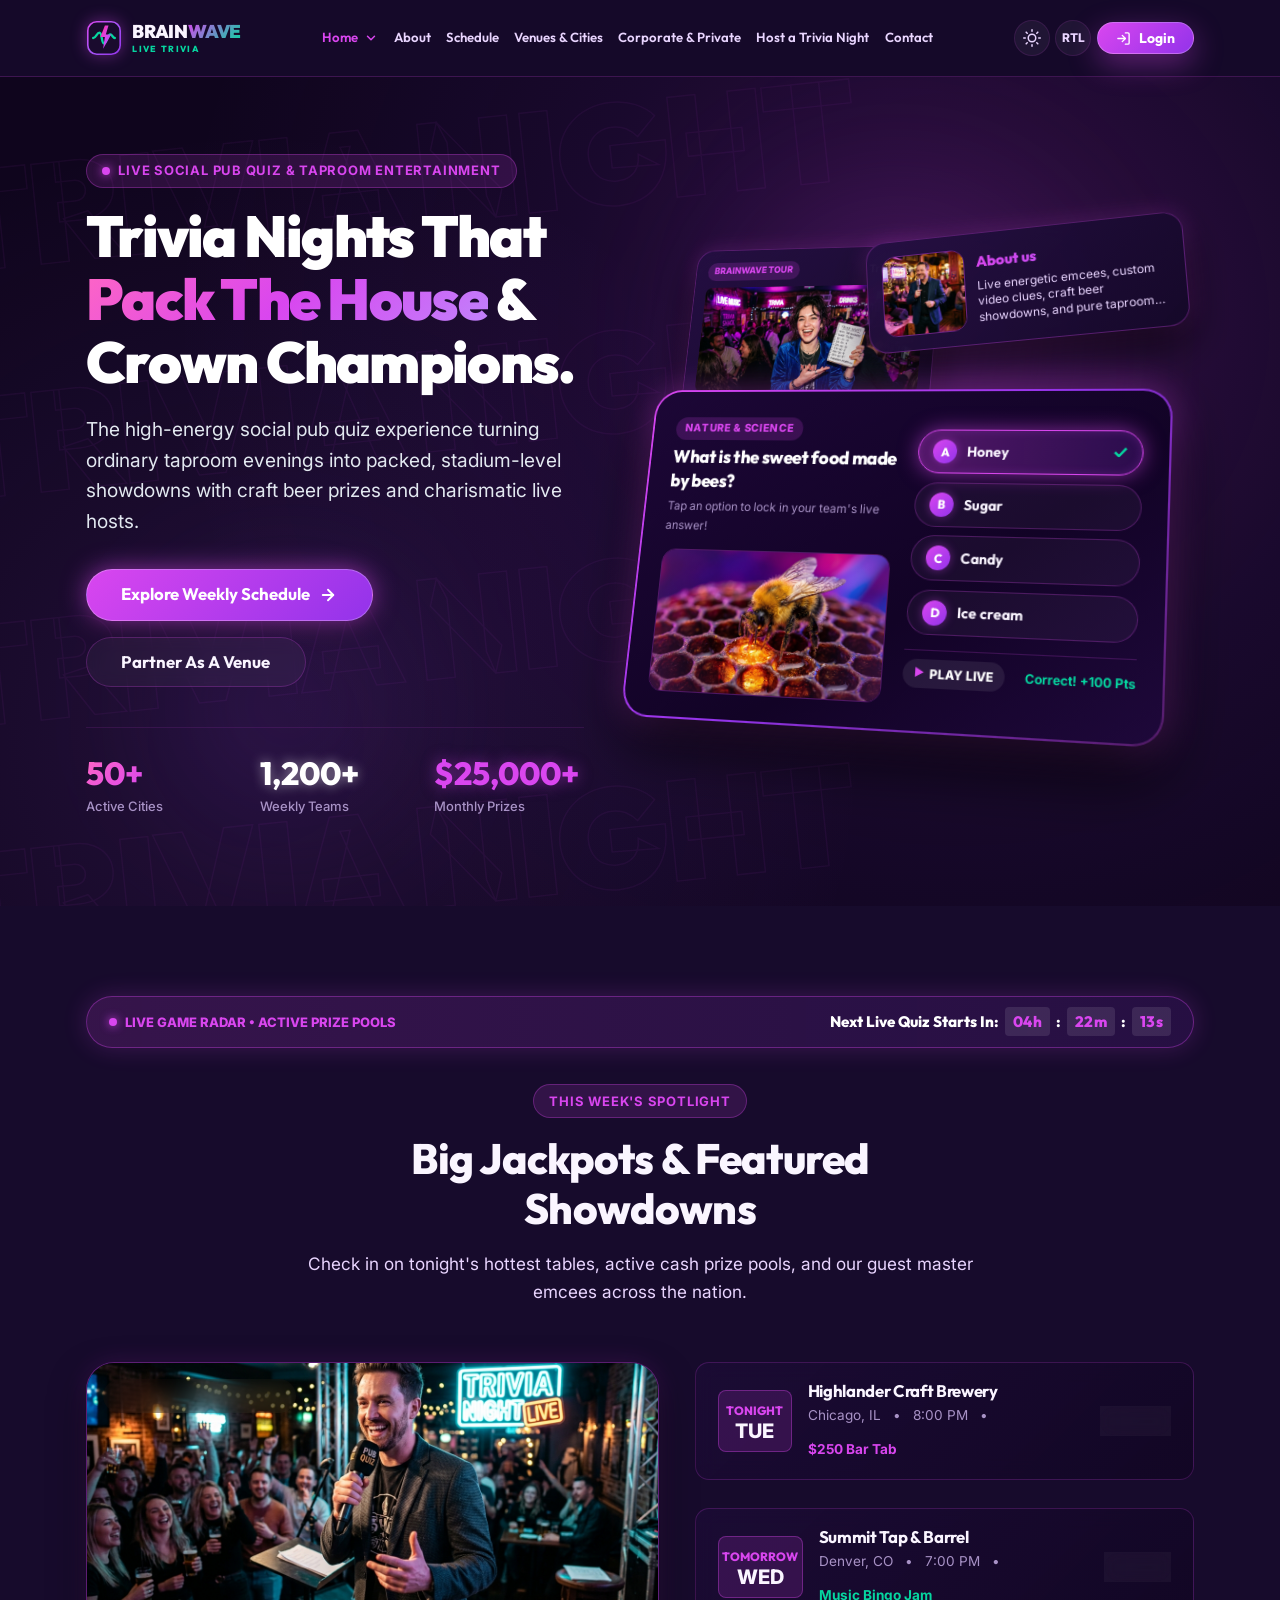
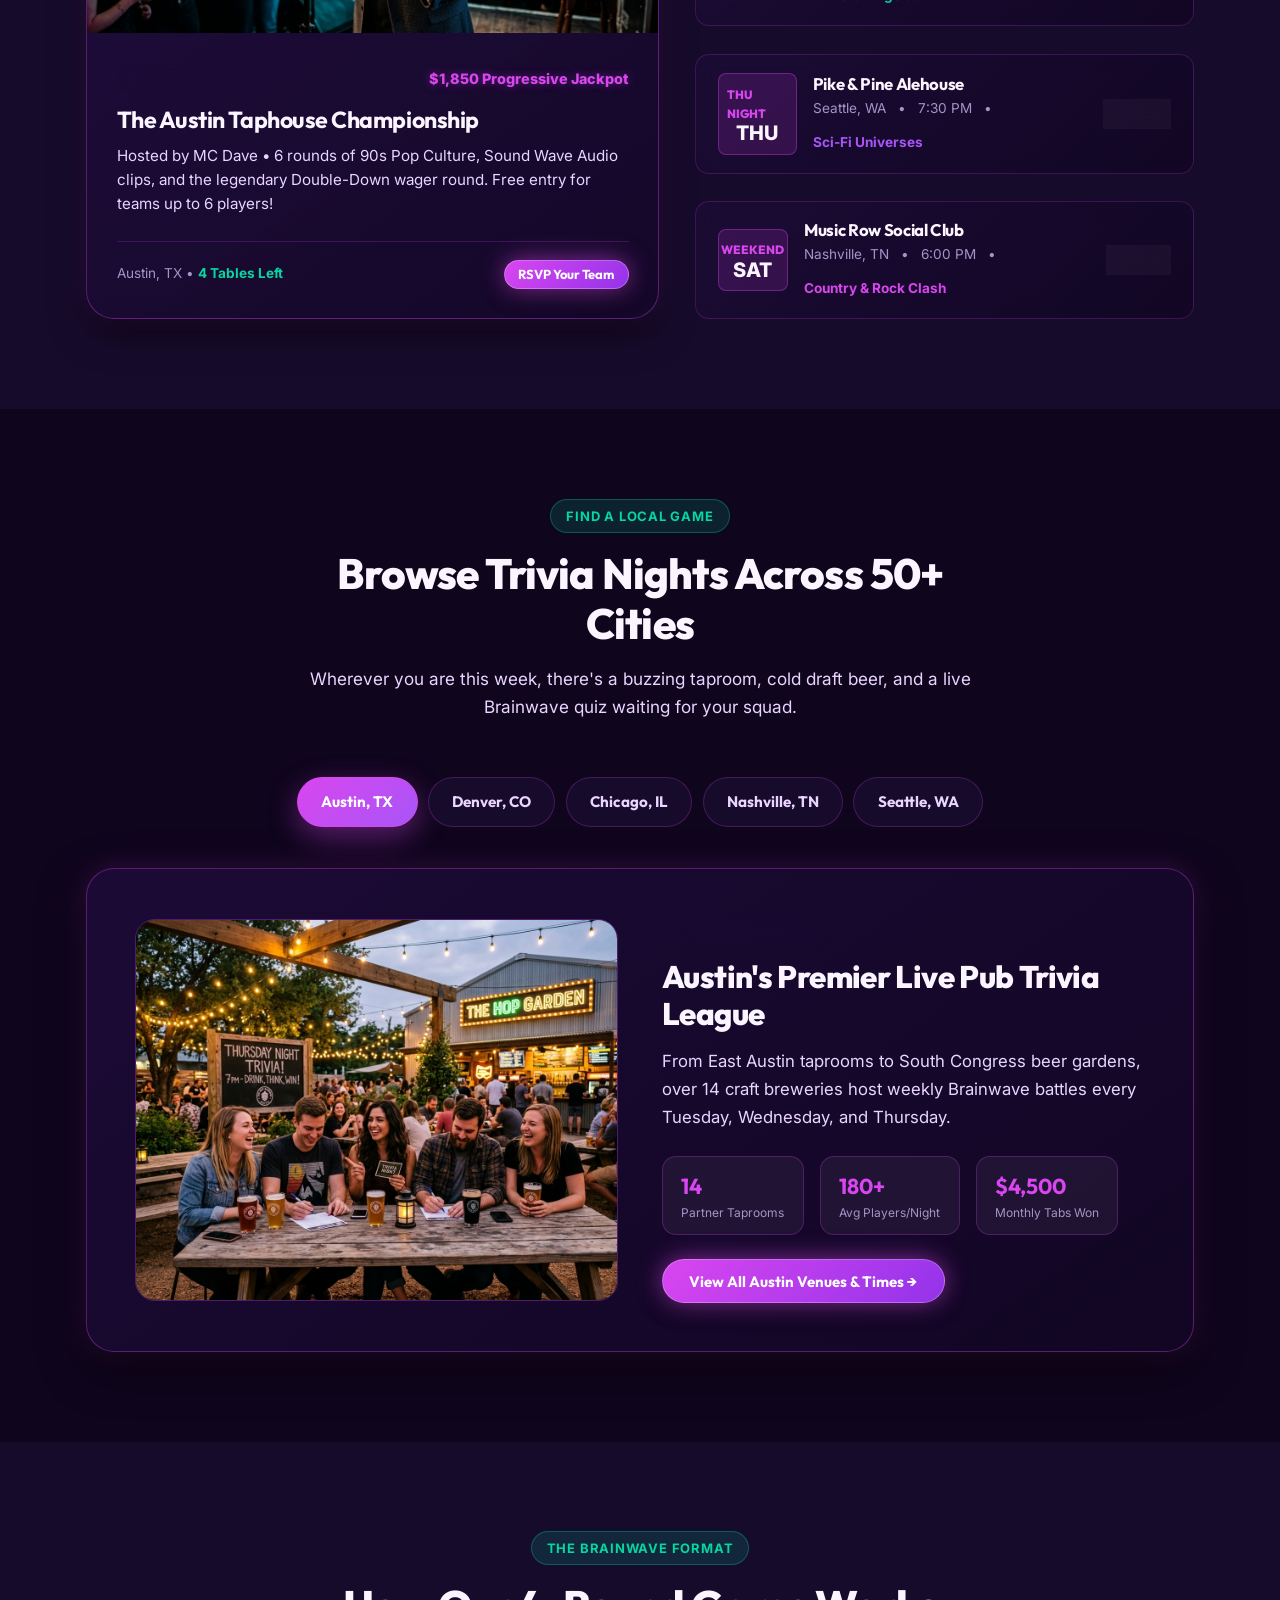
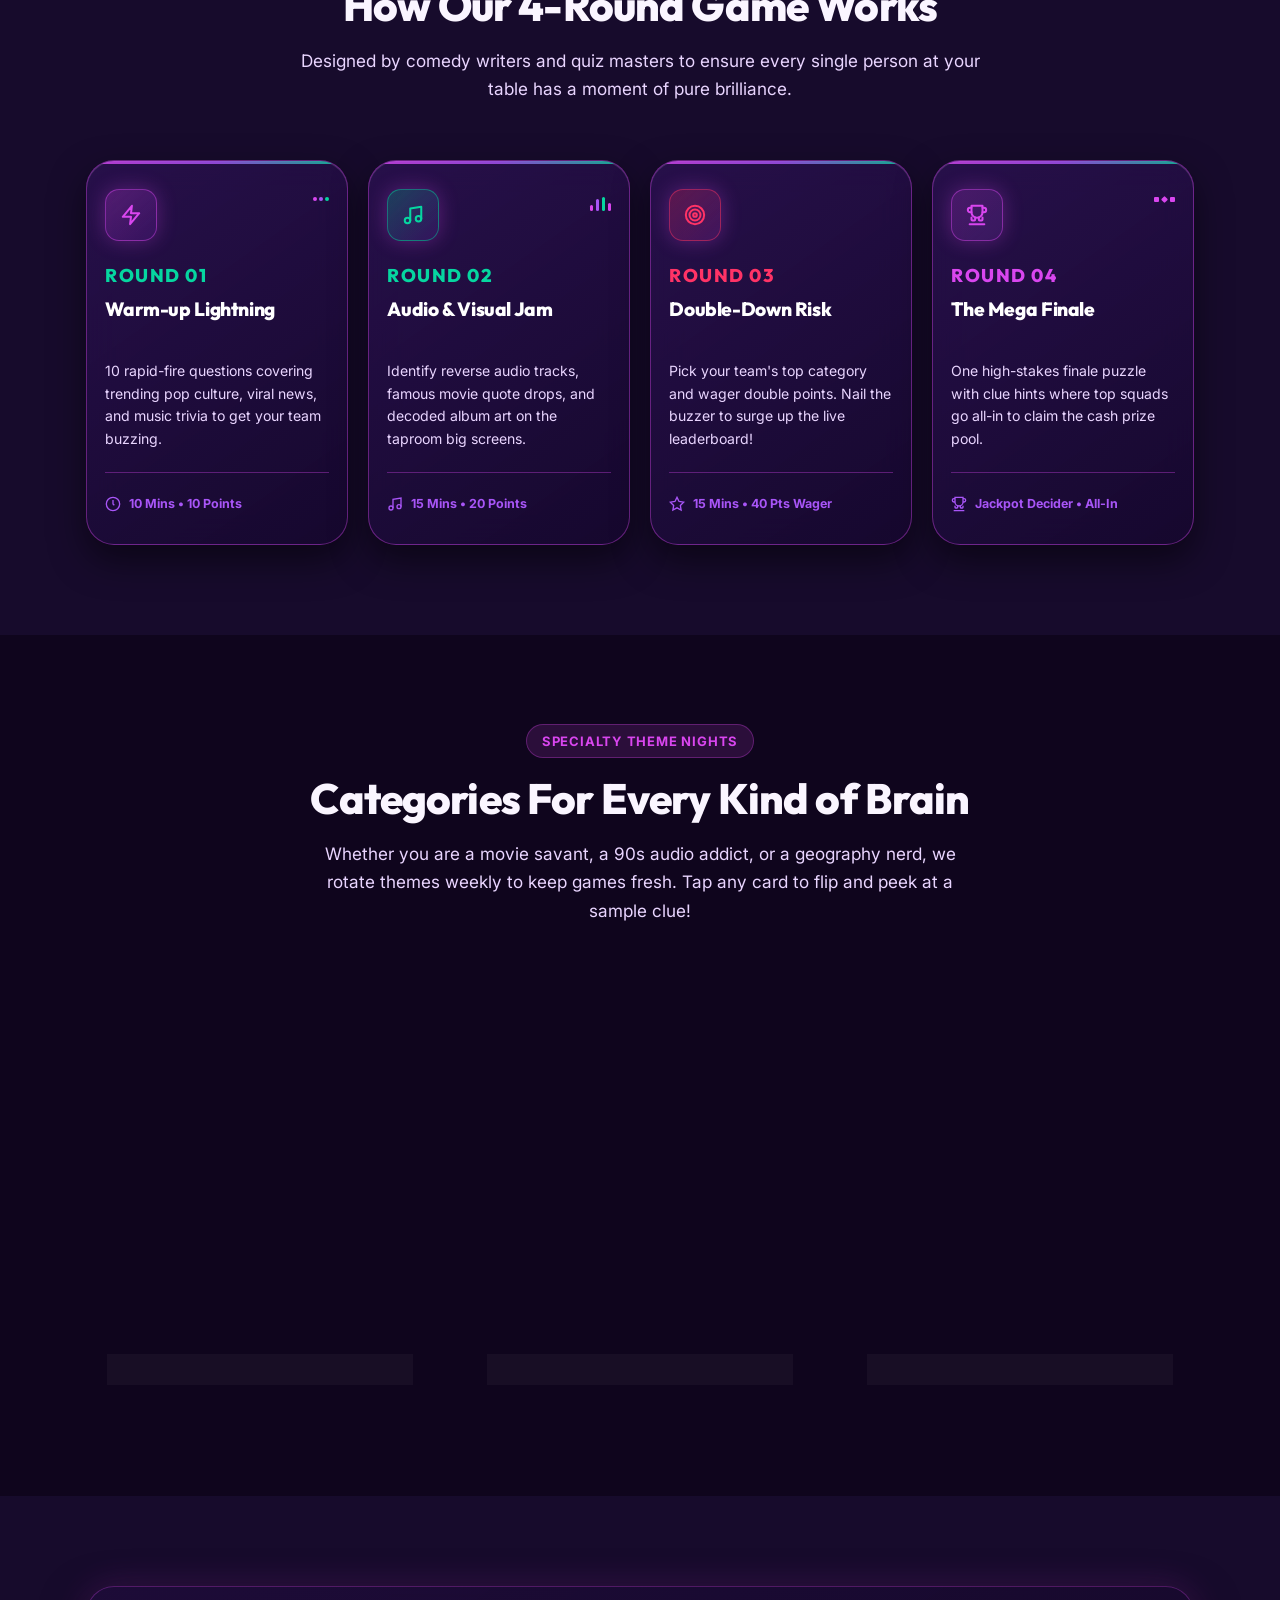
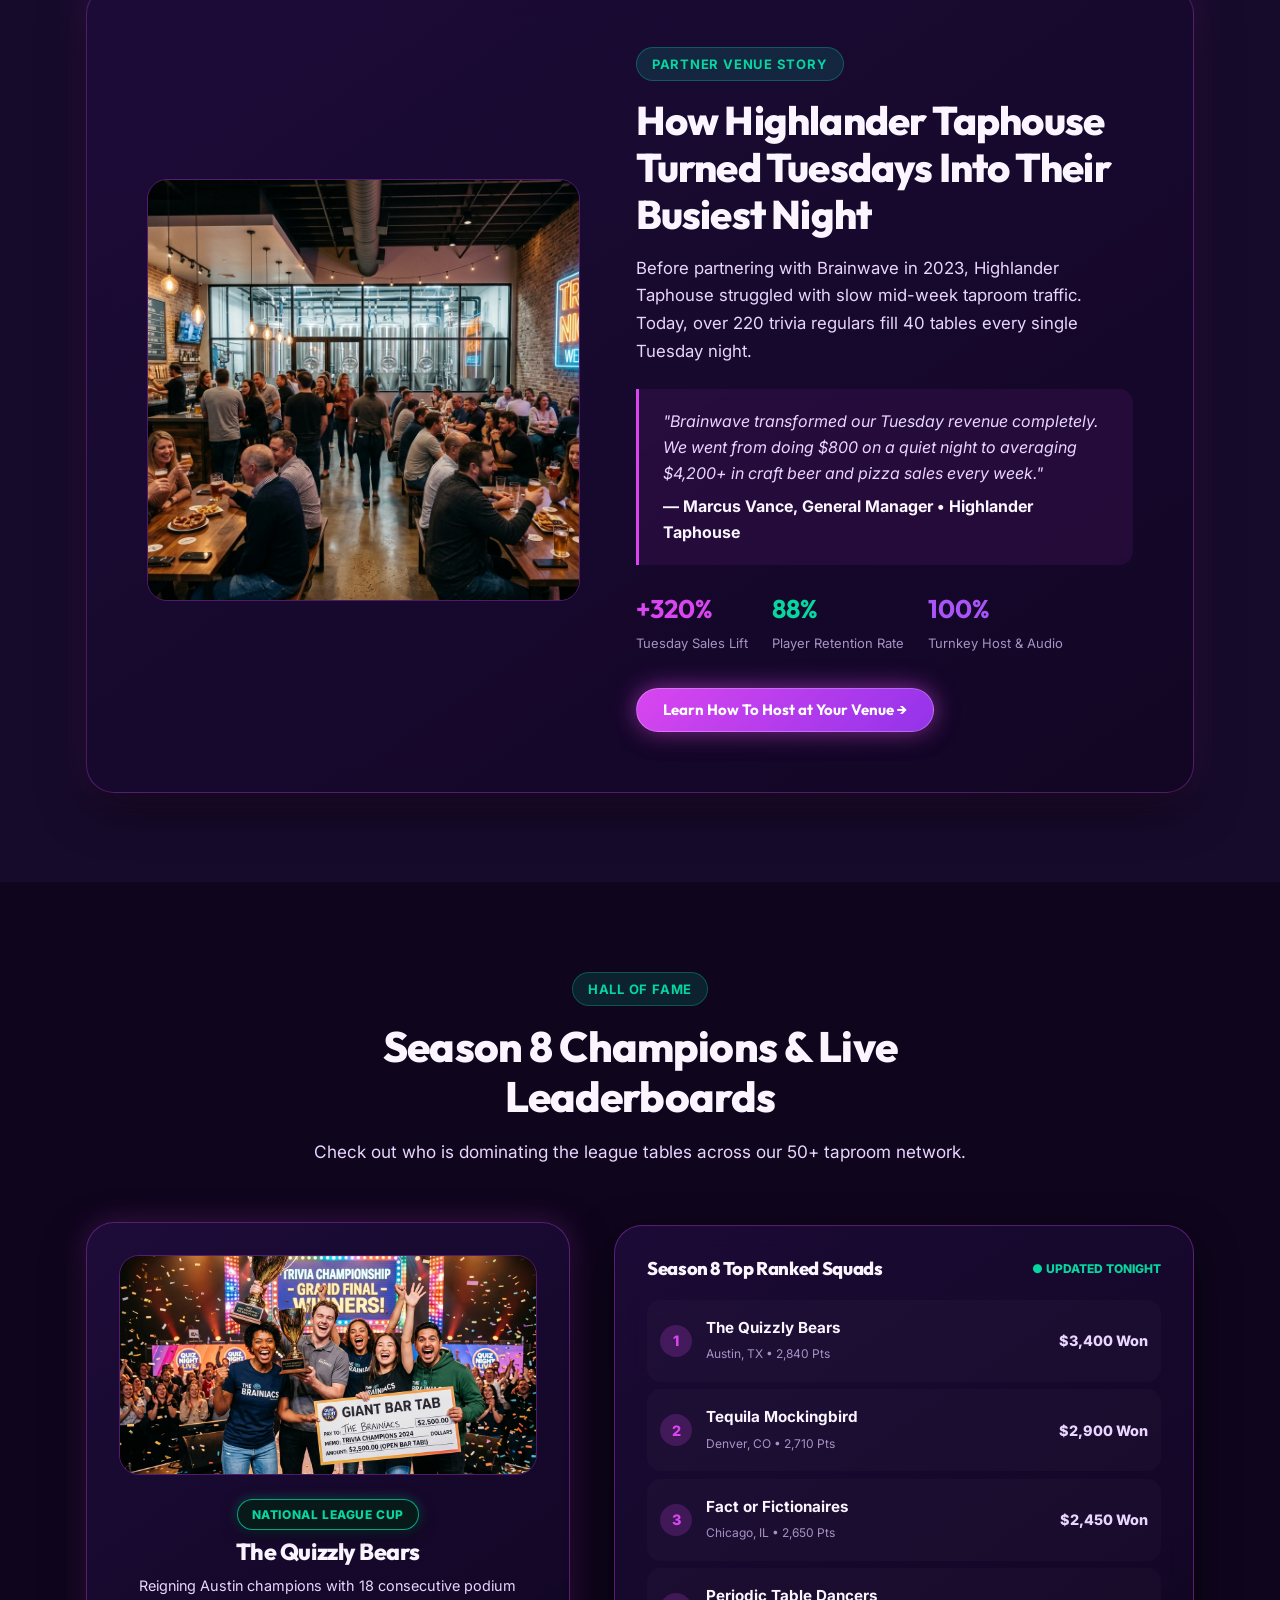
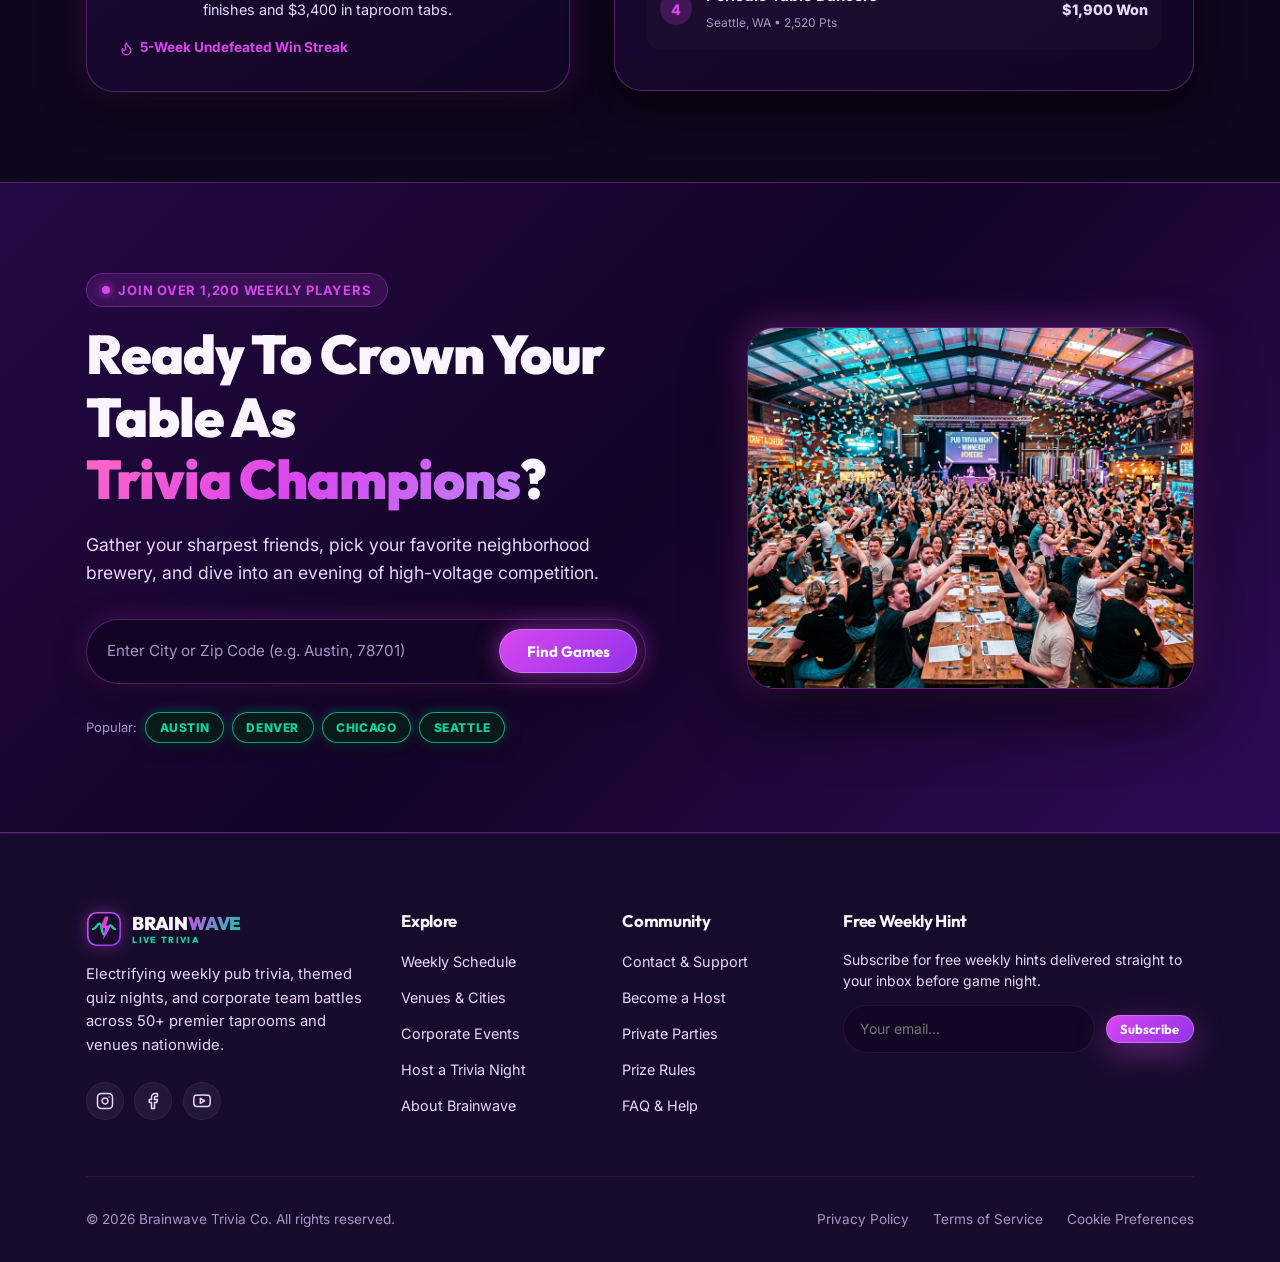
==== commit 8128f254: "first commit" ====
--- a/index.html
+++ b/index.html
@@ -1,11 +1,13 @@
 <!DOCTYPE html>
 <html lang="en" data-theme="dark" dir="ltr">
+
 <head>
   <meta charset="UTF-8">
   <meta name="viewport" content="width=device-width, initial-scale=1.0">
   <title>Brainwave Trivia — Live Social Trivia & Pub Quiz Experiences</title>
-  <meta name="description" content="Brainwave Trivia hosts weekly live pub quizzes, themed trivia nights, corporate team-building events, and taproom entertainment across 50+ partner venues.">
-  
+  <meta name="description"
+    content="Brainwave Trivia hosts weekly live pub quizzes, themed trivia nights, corporate team-building events, and taproom entertainment across 50+ partner venues.">
+
   <!-- Favicon -->
   <link rel="icon" id="siteFavicon" type="image/svg+xml" href="assets/images/icons/favicon.svg">
 
@@ -13,6 +15,7 @@
   <link rel="stylesheet" href="assets/css/style.css">
   <link rel="stylesheet" href="assets/css/responsive.css">
 </head>
+
 <body>
 
   <!-- Attractive Site Preloader -->
@@ -20,10 +23,13 @@
     <div class="preloader-inner">
       <div class="preloader-logo-ring">
         <div class="preloader-pulse-glow"></div>
-        <svg class="preloader-svg" width="54" height="54" viewBox="0 0 40 40" fill="none" xmlns="http://www.w3.org/2000/svg">
-          <rect x="2" y="2" width="36" height="36" rx="10" fill="#1A0B2E" stroke="url(#bwGradPrimary)" stroke-width="2"/>
-          <path d="M8 20C11 20 12 14 15 14C18 14 17 26 20 26C23 26 24 16 27 16C29 16 30 20 32 20" stroke="#06D6A0" stroke-width="2.6" stroke-linecap="round" stroke-linejoin="round"/>
-          <polygon points="21 6 16 19 21 19 19 32 28 16 22 16 25 6" fill="url(#bwGradBolt)"/>
+        <svg class="preloader-svg" width="54" height="54" viewBox="0 0 40 40" fill="none"
+          xmlns="http://www.w3.org/2000/svg">
+          <rect x="2" y="2" width="36" height="36" rx="10" fill="#1A0B2E" stroke="url(#bwGradPrimary)"
+            stroke-width="2" />
+          <path d="M8 20C11 20 12 14 15 14C18 14 17 26 20 26C23 26 24 16 27 16C29 16 30 20 32 20" stroke="#06D6A0"
+            stroke-width="2.6" stroke-linecap="round" stroke-linejoin="round" />
+          <polygon points="21 6 16 19 21 19 19 32 28 16 22 16 25 6" fill="url(#bwGradBolt)" />
         </svg>
       </div>
       <div class="preloader-text-wrap">
@@ -56,14 +62,17 @@
   <header class="site-header" id="mainHeader">
     <div class="container">
       <div class="navbar-inner">
-        
+
         <!-- Redesigned Attractive Brand Logo (Brainwave + Quiz Lightning) -->
         <a href="index.html" class="brand-logo" aria-label="Brainwave Trivia Home">
           <div class="brand-logo-badge">
-            <svg class="brand-logo-svg" width="36" height="36" viewBox="0 0 40 40" fill="none" xmlns="http://www.w3.org/2000/svg">
-              <rect x="2" y="2" width="36" height="36" rx="10" fill="#1A0B2E" stroke="url(#bwGradPrimary)" stroke-width="1.8"/>
-              <path d="M8 20C11 20 12 14 15 14C18 14 17 26 20 26C23 26 24 16 27 16C29 16 30 20 32 20" stroke="#06D6A0" stroke-width="2.6" stroke-linecap="round" stroke-linejoin="round"/>
-              <polygon points="21 6 16 19 21 19 19 32 28 16 22 16 25 6" fill="url(#bwGradBolt)"/>
+            <svg class="brand-logo-svg" width="36" height="36" viewBox="0 0 40 40" fill="none"
+              xmlns="http://www.w3.org/2000/svg">
+              <rect x="2" y="2" width="36" height="36" rx="10" fill="#1A0B2E" stroke="url(#bwGradPrimary)"
+                stroke-width="1.8" />
+              <path d="M8 20C11 20 12 14 15 14C18 14 17 26 20 26C23 26 24 16 27 16C29 16 30 20 32 20" stroke="#06D6A0"
+                stroke-width="2.6" stroke-linecap="round" stroke-linejoin="round" />
+              <polygon points="21 6 16 19 21 19 19 32 28 16 22 16 25 6" fill="url(#bwGradBolt)" />
             </svg>
           </div>
           <div class="brand-logo-text">
@@ -74,12 +83,13 @@
 
         <!-- Desktop Navigation Menu (7 Main Pages) -->
         <nav class="nav-menu" aria-label="Main Navigation">
-          
+
           <!-- 1. Home Dropdown (Home 1 & Home 2) -->
           <div class="nav-item dropdown active">
             <a href="index.html" class="nav-link" aria-haspopup="true" aria-expanded="false">
               <span>Home</span>
-              <svg class="dropdown-chevron" width="14" height="14" viewBox="0 0 24 24" fill="none" stroke="currentColor" stroke-width="2.5" stroke-linecap="round" stroke-linejoin="round">
+              <svg class="dropdown-chevron" width="14" height="14" viewBox="0 0 24 24" fill="none" stroke="currentColor"
+                stroke-width="2.5" stroke-linecap="round" stroke-linejoin="round">
                 <polyline points="6 9 12 15 18 9"></polyline>
               </svg>
             </a>
@@ -129,10 +139,11 @@
 
         <!-- Navbar Actions -->
         <div class="navbar-actions">
-          
+
           <!-- Theme Toggle -->
           <button type="button" class="theme-toggle-btn" aria-label="Toggle Light/Dark Theme" title="Toggle Theme">
-            <svg width="18" height="18" viewBox="0 0 24 24" fill="none" stroke="currentColor" stroke-width="2" stroke-linecap="round" stroke-linejoin="round">
+            <svg width="18" height="18" viewBox="0 0 24 24" fill="none" stroke="currentColor" stroke-width="2"
+              stroke-linecap="round" stroke-linejoin="round">
               <circle cx="12" cy="12" r="5"></circle>
               <line x1="12" y1="1" x2="12" y2="3"></line>
               <line x1="12" y1="21" x2="12" y2="23"></line>
@@ -152,7 +163,8 @@
 
           <!-- CTA Login Button -->
           <a href="login.html" class="btn btn-primary btn-sm" id="navLoginBtn">
-            <svg width="15" height="15" viewBox="0 0 24 24" fill="none" stroke="currentColor" stroke-width="2.2" stroke-linecap="round" stroke-linejoin="round">
+            <svg width="15" height="15" viewBox="0 0 24 24" fill="none" stroke="currentColor" stroke-width="2.2"
+              stroke-linecap="round" stroke-linejoin="round">
               <path d="M15 3h4a2 2 0 0 1 2 2v14a2 2 0 0 1-2 2h-4"></path>
               <polyline points="10 17 15 12 10 7"></polyline>
               <line x1="15" y1="12" x2="3" y2="12"></line>
@@ -162,7 +174,8 @@
 
           <!-- Mobile Hamburger Toggle -->
           <button type="button" class="mobile-nav-toggle" aria-label="Open Navigation Menu" aria-expanded="false">
-            <svg width="22" height="22" viewBox="0 0 24 24" fill="none" stroke="currentColor" stroke-width="2.5" stroke-linecap="round" stroke-linejoin="round">
+            <svg width="22" height="22" viewBox="0 0 24 24" fill="none" stroke="currentColor" stroke-width="2.5"
+              stroke-linecap="round" stroke-linejoin="round">
               <line x1="3" y1="12" x2="21" y2="12"></line>
               <line x1="3" y1="6" x2="21" y2="6"></line>
               <line x1="3" y1="18" x2="21" y2="18"></line>
@@ -181,10 +194,13 @@
     <div class="mobile-drawer-header">
       <a href="index.html" class="brand-logo" aria-label="Brainwave Trivia Home">
         <div class="brand-logo-badge">
-          <svg class="brand-logo-svg" width="34" height="34" viewBox="0 0 40 40" fill="none" xmlns="http://www.w3.org/2000/svg">
-            <rect x="2" y="2" width="36" height="36" rx="10" fill="#1A0B2E" stroke="url(#bwGradPrimary)" stroke-width="1.8"/>
-            <path d="M8 20C11 20 12 14 15 14C18 14 17 26 20 26C23 26 24 16 27 16C29 16 30 20 32 20" stroke="#06D6A0" stroke-width="2.6" stroke-linecap="round" stroke-linejoin="round"/>
-            <polygon points="21 6 16 19 21 19 19 32 28 16 22 16 25 6" fill="url(#bwGradBolt)"/>
+          <svg class="brand-logo-svg" width="34" height="34" viewBox="0 0 40 40" fill="none"
+            xmlns="http://www.w3.org/2000/svg">
+            <rect x="2" y="2" width="36" height="36" rx="10" fill="#1A0B2E" stroke="url(#bwGradPrimary)"
+              stroke-width="1.8" />
+            <path d="M8 20C11 20 12 14 15 14C18 14 17 26 20 26C23 26 24 16 27 16C29 16 30 20 32 20" stroke="#06D6A0"
+              stroke-width="2.6" stroke-linecap="round" stroke-linejoin="round" />
+            <polygon points="21 6 16 19 21 19 19 32 28 16 22 16 25 6" fill="url(#bwGradBolt)" />
           </svg>
         </div>
         <div class="brand-logo-text">
@@ -193,7 +209,8 @@
         </div>
       </a>
       <button type="button" class="mobile-drawer-close" aria-label="Close Mobile Navigation">
-        <svg width="20" height="20" viewBox="0 0 24 24" fill="none" stroke="currentColor" stroke-width="2.5" stroke-linecap="round" stroke-linejoin="round">
+        <svg width="20" height="20" viewBox="0 0 24 24" fill="none" stroke="currentColor" stroke-width="2.5"
+          stroke-linecap="round" stroke-linejoin="round">
           <line x1="18" y1="6" x2="6" y2="18"></line>
           <line x1="6" y1="6" x2="18" y2="18"></line>
         </svg>
@@ -202,12 +219,13 @@
 
     <!-- Mobile Nav Links -->
     <div class="mobile-nav-list">
-      
+
       <!-- Home Accordion -->
       <div class="mobile-nav-item active">
         <button type="button" class="mobile-nav-link mobile-dropdown-btn" aria-expanded="false">
           <span>Home</span>
-          <svg class="dropdown-chevron" width="16" height="16" viewBox="0 0 24 24" fill="none" stroke="currentColor" stroke-width="2.5" stroke-linecap="round" stroke-linejoin="round">
+          <svg class="dropdown-chevron" width="16" height="16" viewBox="0 0 24 24" fill="none" stroke="currentColor"
+            stroke-width="2.5" stroke-linecap="round" stroke-linejoin="round">
             <polyline points="6 9 12 15 18 9"></polyline>
           </svg>
         </button>
@@ -251,7 +269,8 @@
 
     <div class="mobile-drawer-footer">
       <a href="login.html" class="btn btn-primary" style="width:100%; justify-content:center;">
-        <svg width="16" height="16" viewBox="0 0 24 24" fill="none" stroke="currentColor" stroke-width="2.2" stroke-linecap="round" stroke-linejoin="round" style="margin-right: 0.5rem;">
+        <svg width="16" height="16" viewBox="0 0 24 24" fill="none" stroke="currentColor" stroke-width="2.2"
+          stroke-linecap="round" stroke-linejoin="round" style="margin-right: 0.5rem;">
           <path d="M15 3h4a2 2 0 0 1 2 2v14a2 2 0 0 1-2 2h-4"></path>
           <polyline points="10 17 15 12 10 7"></polyline>
           <line x1="15" y1="12" x2="3" y2="12"></line>
@@ -268,7 +287,7 @@
          SECTION 1: HIGH-ENERGY HERO (3D Isometric Floating Showcase & Watermark)
          ========================================================================= -->
     <section class="hero-section" id="hero">
-      
+
       <!-- Background Stylized Typography Watermark (Outlined Text matching reference) -->
       <div class="hero-watermark-bg" aria-hidden="true">
         <div class="watermark-row">Trivia Night</div>
@@ -283,26 +302,31 @@
 
       <div class="container">
         <div class="hero-grid">
-          
+
           <!-- Hero Text -->
           <div class="hero-content">
             <div class="section-tag tag-magenta">
               <span class="pulse-dot"></span>
               <span>Live Social Pub Quiz &amp; Taproom Entertainment</span>
             </div>
-            
+
             <h1 class="hero-title">
               Trivia Nights That <span class="text-gradient-brand">Pack The House</span> &amp; Crown Champions.
             </h1>
-            
+
             <p class="hero-subtitle">
-              The high-energy social pub quiz experience turning ordinary taproom evenings into packed, stadium-level showdowns with craft beer prizes and charismatic live hosts.
+              The high-energy social pub quiz experience turning ordinary taproom evenings into packed, stadium-level
+              showdowns with craft beer prizes and charismatic live hosts.
             </p>
 
             <div class="hero-actions">
               <a href="schedule.html" class="btn btn-primary btn-lg glow-btn">
                 <span>Explore Weekly Schedule</span>
-                <svg width="18" height="18" viewBox="0 0 24 24" fill="none" stroke="currentColor" stroke-width="2.5" stroke-linecap="round" stroke-linejoin="round"><line x1="5" y1="12" x2="19" y2="12"></line><polyline points="12 5 19 12 12 19"></polyline></svg>
+                <svg width="18" height="18" viewBox="0 0 24 24" fill="none" stroke="currentColor" stroke-width="2.5"
+                  stroke-linecap="round" stroke-linejoin="round">
+                  <line x1="5" y1="12" x2="19" y2="12"></line>
+                  <polyline points="12 5 19 12 12 19"></polyline>
+                </svg>
               </a>
               <a href="host.html" class="btn btn-outline btn-lg">
                 <span>Partner As A Venue</span>
@@ -328,24 +352,27 @@
 
           <!-- Hero 3D Tilted Perspective Stage (Exact Mockup Match) -->
           <div class="hero-showcase-stage">
-            
+
             <!-- Floating Background Card: Trivia Night Slide Deck -->
             <div class="floating-mock-card card-slide-bg animate-float-slow">
               <div class="slide-card-header">
                 <span class="slide-card-badge">Brainwave Tour</span>
                 <span class="slide-card-title">Trivia Night</span>
               </div>
-              <img src="assets/images/hero/hero-card-slide.webp" alt="Trivia winners celebrating" class="slide-card-img" width="300" height="140" loading="eager">
+              <img src="assets/images/hero/hero-card-slide.webp" alt="Trivia winners celebrating" class="slide-card-img"
+                width="300" height="140" loading="eager">
               <div class="slide-card-caption">Weekly Taproom Leagues</div>
             </div>
 
             <!-- Floating Top Card: About Us / Host Showcase -->
             <div class="floating-mock-card card-about-host animate-float-reverse">
               <div class="about-host-inner">
-                <img src="assets/images/hero/hero-card-host.webp" alt="Charismatic Trivia Host" class="about-host-img" width="85" height="85" loading="eager">
+                <img src="assets/images/hero/hero-card-host.webp" alt="Charismatic Trivia Host" class="about-host-img"
+                  width="85" height="85" loading="eager">
                 <div class="about-host-content">
                   <div class="about-host-tag">About us</div>
-                  <p class="about-host-text">Live energetic emcees, custom video clues, craft beer showdowns, and pure taproom comedy.</p>
+                  <p class="about-host-text">Live energetic emcees, custom video clues, craft beer showdowns, and pure
+                    taproom comedy.</p>
                 </div>
               </div>
             </div>
@@ -354,7 +381,7 @@
             <div class="floating-quiz-main-screen animate-float-center" id="heroInteractiveQuiz">
               <div class="quiz-screen-glass-border">
                 <div class="quiz-screen-body">
-                  
+
                   <!-- Left side: Question + Bee Honeycomb Graphic -->
                   <div class="quiz-screen-left">
                     <div class="quiz-question-banner">
@@ -363,7 +390,8 @@
                       <p class="quiz-subtext">Tap an option to lock in your team's live answer!</p>
                     </div>
                     <div class="quiz-bee-img-wrap">
-                      <img src="assets/images/hero/hero-quiz-card-bee.webp" alt="Golden Honeybee on Honeycomb" class="quiz-bee-img" width="220" height="140" loading="eager">
+                      <img src="assets/images/hero/hero-quiz-card-bee.webp" alt="Golden Honeybee on Honeycomb"
+                        class="quiz-bee-img" width="220" height="140" loading="eager">
                       <div class="bee-glow-overlay"></div>
                     </div>
                   </div>
@@ -371,7 +399,8 @@
                   <!-- Right side: Quiz Option Pills matching the user reference image -->
                   <div class="quiz-screen-right">
                     <div class="quiz-mock-options">
-                      <button type="button" class="quiz-option-pill active-correct-pill" data-opt="A" data-correct="true">
+                      <button type="button" class="quiz-option-pill active-correct-pill" data-opt="A"
+                        data-correct="true">
                         <span class="opt-letter">A</span>
                         <span class="opt-label">Honey</span>
                         <span class="opt-check-icon">✓</span>
@@ -414,12 +443,12 @@
       </div>
     </section>
 
-      <!-- =========================================================================
+    <!-- =========================================================================
          SECTION 2: THIS WEEK'S SPOTLIGHT & LIVE RADAR TICKER
          ========================================================================= -->
     <section class="section-py" id="spotlight" style="background-color: var(--bg-surface);">
       <div class="container">
-        
+
         <!-- Modern Live Radar Countdown Header -->
         <div class="radar-countdown-banner reveal-on-scroll">
           <div class="countdown-live-badge">
@@ -440,31 +469,40 @@
           </div>
           <h2 class="section-title">Big Jackpots &amp; Featured Showdowns</h2>
           <p class="section-desc">
-            Check in on tonight's hottest tables, active cash prize pools, and our guest master emcees across the nation.
+            Check in on tonight's hottest tables, active cash prize pools, and our guest master emcees across the
+            nation.
           </p>
         </div>
 
         <div class="spotlight-grid">
-          
+
           <!-- Featured Spotlight Card -->
           <div class="spotlight-card-main reveal-on-scroll">
             <div class="spotlight-card-media">
-              <img src="assets/images/sections/spotlight-pub-hosts.webp" alt="Charismatic Brainwave emcee hosting live quiz" width="600" height="270" loading="lazy">
+              <img src="assets/images/sections/spotlight-pub-hosts.webp"
+                alt="Charismatic Brainwave emcee hosting live quiz" width="600" height="270" loading="lazy">
               <div class="spotlight-card-badge">
                 <span style="color:var(--brand-primary); font-weight:800;">★ FEATURED SHOWDOWN</span>
               </div>
             </div>
             <div class="spotlight-card-body">
-              <div style="display:flex; justify-content:space-between; align-items:center; margin-bottom:0.75rem; flex-wrap:wrap; gap:0.5rem;">
+              <div
+                style="display:flex; justify-content:space-between; align-items:center; margin-bottom:0.75rem; flex-wrap:wrap; gap:0.5rem;">
                 <span class="category-pill pill-mint">TUESDAY 7:30 PM</span>
-                <span style="font-size:0.9rem; font-weight:800; color:var(--brand-primary); text-shadow:0 0 10px rgba(217,70,239,0.4);">$1,850 Progressive Jackpot</span>
+                <span
+                  style="font-size:0.9rem; font-weight:800; color:var(--brand-primary); text-shadow:0 0 10px rgba(217,70,239,0.4);">$1,850
+                  Progressive Jackpot</span>
               </div>
               <h3 style="font-size:1.45rem; margin-bottom:0.65rem;">The Austin Taphouse Championship</h3>
-              <p style="font-size:0.95rem; color:var(--text-secondary); margin-bottom:1.5rem; flex-grow:1; line-height:1.6;">
-                Hosted by MC Dave &bull; 6 rounds of 90s Pop Culture, Sound Wave Audio clips, and the legendary Double-Down wager round. Free entry for teams up to 6 players!
+              <p
+                style="font-size:0.95rem; color:var(--text-secondary); margin-bottom:1.5rem; flex-grow:1; line-height:1.6;">
+                Hosted by MC Dave &bull; 6 rounds of 90s Pop Culture, Sound Wave Audio clips, and the legendary
+                Double-Down wager round. Free entry for teams up to 6 players!
               </p>
-              <div style="display:flex; align-items:center; justify-content:space-between; padding-top:1.15rem; border-top:1px solid rgba(217,70,239,0.2);">
-                <span style="font-size:0.85rem; color:var(--text-muted);">Austin, TX &bull; <strong style="color:var(--brand-cyan);">4 Tables Left</strong></span>
+              <div
+                style="display:flex; align-items:center; justify-content:space-between; padding-top:1.15rem; border-top:1px solid rgba(217,70,239,0.2);">
+                <span style="font-size:0.85rem; color:var(--text-muted);">Austin, TX &bull; <strong
+                    style="color:var(--brand-cyan);">4 Tables Left</strong></span>
                 <a href="schedule.html" class="btn btn-primary btn-sm glow-btn">RSVP Your Team</a>
               </div>
             </div>
@@ -472,7 +510,7 @@
 
           <!-- Live Upcoming Games Radar List -->
           <div class="spotlight-radar-list">
-            
+
             <!-- Radar Item 1 -->
             <div class="radar-item reveal-on-scroll">
               <div class="radar-item-date">
@@ -482,7 +520,8 @@
               <div class="radar-item-info">
                 <h4 class="radar-item-title">Highlander Craft Brewery</h4>
                 <div class="radar-item-meta">
-                  <span>Chicago, IL</span> &bull; <span>8:00 PM</span> &bull; <span style="color:var(--brand-primary); font-weight:700;">$250 Bar Tab</span>
+                  <span>Chicago, IL</span> &bull; <span>8:00 PM</span> &bull; <span
+                    style="color:var(--brand-primary); font-weight:700;">$250 Bar Tab</span>
                 </div>
               </div>
               <a href="schedule.html" class="btn btn-outline btn-sm">Details</a>
@@ -497,7 +536,8 @@
               <div class="radar-item-info">
                 <h4 class="radar-item-title">Summit Tap &amp; Barrel</h4>
                 <div class="radar-item-meta">
-                  <span>Denver, CO</span> &bull; <span>7:00 PM</span> &bull; <span style="color:var(--brand-cyan); font-weight:700;">Music Bingo Jam</span>
+                  <span>Denver, CO</span> &bull; <span>7:00 PM</span> &bull; <span
+                    style="color:var(--brand-cyan); font-weight:700;">Music Bingo Jam</span>
                 </div>
               </div>
               <a href="schedule.html" class="btn btn-outline btn-sm">Details</a>
@@ -512,7 +552,8 @@
               <div class="radar-item-info">
                 <h4 class="radar-item-title">Pike &amp; Pine Alehouse</h4>
                 <div class="radar-item-meta">
-                  <span>Seattle, WA</span> &bull; <span>7:30 PM</span> &bull; <span style="color:var(--brand-accent); font-weight:700;">Sci-Fi Universes</span>
+                  <span>Seattle, WA</span> &bull; <span>7:30 PM</span> &bull; <span
+                    style="color:var(--brand-accent); font-weight:700;">Sci-Fi Universes</span>
                 </div>
               </div>
               <a href="schedule.html" class="btn btn-outline btn-sm">Details</a>
@@ -527,7 +568,8 @@
               <div class="radar-item-info">
                 <h4 class="radar-item-title">Music Row Social Club</h4>
                 <div class="radar-item-meta">
-                  <span>Nashville, TN</span> &bull; <span>6:00 PM</span> &bull; <span style="color:var(--brand-primary); font-weight:700;">Country &amp; Rock Clash</span>
+                  <span>Nashville, TN</span> &bull; <span>6:00 PM</span> &bull; <span
+                    style="color:var(--brand-primary); font-weight:700;">Country &amp; Rock Clash</span>
                 </div>
               </div>
               <a href="schedule.html" class="btn btn-outline btn-sm">Details</a>
@@ -545,14 +587,15 @@
          ========================================================================= -->
     <section class="section-py" id="cities">
       <div class="container">
-        
+
         <div class="section-header reveal-on-scroll">
           <div class="section-tag tag-mint">
             <span>Find A Local Game</span>
           </div>
           <h2 class="section-title">Browse Trivia Nights Across 50+ Cities</h2>
           <p class="section-desc">
-            Wherever you are this week, there's a buzzing taproom, cold draft beer, and a live Brainwave quiz waiting for your squad.
+            Wherever you are this week, there's a buzzing taproom, cold draft beer, and a live Brainwave quiz waiting
+            for your squad.
           </p>
         </div>
 
@@ -567,18 +610,21 @@
 
         <!-- City Panes -->
         <div class="city-tab-content">
-          
+
           <!-- Austin Pane -->
           <div class="city-tab-pane active" id="city-austin">
             <div class="city-showcase-grid reveal-on-scroll">
               <div class="city-showcase-media">
-                <img src="assets/images/sections/city-austin-craft-beer.webp" alt="Lively Austin craft beer garden trivia night" width="560" height="380" loading="lazy">
+                <img src="assets/images/sections/city-austin-craft-beer.webp"
+                  alt="Lively Austin craft beer garden trivia night" width="560" height="380" loading="lazy">
               </div>
               <div class="city-showcase-info">
                 <span class="category-pill pill-mint">AUSTIN METRO AREA</span>
-                <h3 style="font-size:1.95rem; margin:0.65rem 0 1rem; font-weight:800;">Austin's Premier Live Pub Trivia League</h3>
+                <h3 style="font-size:1.95rem; margin:0.65rem 0 1rem; font-weight:800;">Austin's Premier Live Pub Trivia
+                  League</h3>
                 <p style="color:var(--text-secondary); font-size:1.05rem; line-height:1.65;">
-                  From East Austin taprooms to South Congress beer gardens, over 14 craft breweries host weekly Brainwave battles every Tuesday, Wednesday, and Thursday.
+                  From East Austin taprooms to South Congress beer gardens, over 14 craft breweries host weekly
+                  Brainwave battles every Tuesday, Wednesday, and Thursday.
                 </p>
                 <div class="city-stat-pills">
                   <div class="city-stat-pill">
@@ -603,13 +649,16 @@
           <div class="city-tab-pane" id="city-denver">
             <div class="city-showcase-grid reveal-on-scroll">
               <div class="city-showcase-media">
-                <img src="assets/images/sections/city-denver-taproom.webp" alt="Denver RiNo craft beer taproom trivia night" width="560" height="380" loading="lazy">
+                <img src="assets/images/sections/city-denver-taproom.webp"
+                  alt="Denver RiNo craft beer taproom trivia night" width="560" height="380" loading="lazy">
               </div>
               <div class="city-showcase-info">
                 <span class="category-pill pill-mint">DENVER &amp; BOULDER</span>
-                <h3 style="font-size:1.95rem; margin:0.65rem 0 1rem; font-weight:800;">Mile-High Brains &amp; Microbrews</h3>
+                <h3 style="font-size:1.95rem; margin:0.65rem 0 1rem; font-weight:800;">Mile-High Brains &amp; Microbrews
+                </h3>
                 <p style="color:var(--text-secondary); font-size:1.05rem; line-height:1.65;">
-                  RiNo Arts District to LoDo, Denver is home to our largest outdoor patio trivia showdowns featuring custom mountain themes and craft sours.
+                  RiNo Arts District to LoDo, Denver is home to our largest outdoor patio trivia showdowns featuring
+                  custom mountain themes and craft sours.
                 </p>
                 <div class="city-stat-pills">
                   <div class="city-stat-pill">
@@ -634,13 +683,16 @@
           <div class="city-tab-pane" id="city-chicago">
             <div class="city-showcase-grid reveal-on-scroll">
               <div class="city-showcase-media">
-                <img src="assets/images/sections/city-chicago-pub.webp" alt="Chicago pub trivia night" width="560" height="380" loading="lazy">
+                <img src="assets/images/sections/city-chicago-pub.webp" alt="Chicago pub trivia night" width="560"
+                  height="380" loading="lazy">
               </div>
               <div class="city-showcase-info">
                 <span class="category-pill pill-mint">GREATER CHICAGO</span>
-                <h3 style="font-size:1.95rem; margin:0.65rem 0 1rem; font-weight:800;">Windy City Trivia &amp; Deep Dish Glory</h3>
+                <h3 style="font-size:1.95rem; margin:0.65rem 0 1rem; font-weight:800;">Windy City Trivia &amp; Deep Dish
+                  Glory</h3>
                 <p style="color:var(--text-secondary); font-size:1.05rem; line-height:1.65;">
-                  Logan Square, Wicker Park, and Lincoln Park taprooms pack wall-to-wall for our classic 4-round tournament games.
+                  Logan Square, Wicker Park, and Lincoln Park taprooms pack wall-to-wall for our classic 4-round
+                  tournament games.
                 </p>
                 <div class="city-stat-pills">
                   <div class="city-stat-pill">
@@ -665,13 +717,16 @@
           <div class="city-tab-pane" id="city-nashville">
             <div class="city-showcase-grid reveal-on-scroll">
               <div class="city-showcase-media">
-                <img src="assets/images/sections/city-nashville-honkytonk.webp" alt="Nashville music pub trivia night" width="560" height="380" loading="lazy">
+                <img src="assets/images/sections/city-nashville-honkytonk.webp" alt="Nashville music pub trivia night"
+                  width="560" height="380" loading="lazy">
               </div>
               <div class="city-showcase-info">
                 <span class="category-pill pill-mint">NASHVILLE &amp; EAST NASHVILLE</span>
-                <h3 style="font-size:1.95rem; margin:0.65rem 0 1rem; font-weight:800;">Music City Audio Quizzes &amp; Southern Pints</h3>
+                <h3 style="font-size:1.95rem; margin:0.65rem 0 1rem; font-weight:800;">Music City Audio Quizzes &amp;
+                  Southern Pints</h3>
                 <p style="color:var(--text-secondary); font-size:1.05rem; line-height:1.65;">
-                  Featuring our famous Music Bingo rounds alongside classic general knowledge across top honky-tonks and craft distilleries.
+                  Featuring our famous Music Bingo rounds alongside classic general knowledge across top honky-tonks and
+                  craft distilleries.
                 </p>
                 <div class="city-stat-pills">
                   <div class="city-stat-pill">
@@ -696,13 +751,16 @@
           <div class="city-tab-pane" id="city-seattle">
             <div class="city-showcase-grid reveal-on-scroll">
               <div class="city-showcase-media">
-                <img src="assets/images/sections/city-seattle-brewery.webp" alt="Seattle Ballard brewery trivia night" width="560" height="380" loading="lazy">
+                <img src="assets/images/sections/city-seattle-brewery.webp" alt="Seattle Ballard brewery trivia night"
+                  width="560" height="380" loading="lazy">
               </div>
               <div class="city-showcase-info">
                 <span class="category-pill pill-mint">SEATTLE &amp; BALLARD</span>
-                <h3 style="font-size:1.95rem; margin:0.65rem 0 1rem; font-weight:800;">Ballard Brewery District Trivia Nights</h3>
+                <h3 style="font-size:1.95rem; margin:0.65rem 0 1rem; font-weight:800;">Ballard Brewery District Trivia
+                  Nights</h3>
                 <p style="color:var(--text-secondary); font-size:1.05rem; line-height:1.65;">
-                  Hoppy IPAs, rainy evenings, and fiercely contested trivia rounds that pack Ballard's top industrial taprooms every week.
+                  Hoppy IPAs, rainy evenings, and fiercely contested trivia rounds that pack Ballard's top industrial
+                  taprooms every week.
                 </p>
                 <div class="city-stat-pills">
                   <div class="city-stat-pill">
@@ -733,25 +791,27 @@
          ========================================================================= -->
     <section class="section-py" id="experience" style="background-color: var(--bg-surface);">
       <div class="container">
-        
+
         <div class="section-header reveal-on-scroll">
           <div class="section-tag tag-mint">
             <span>The Brainwave Format</span>
           </div>
           <h2 class="section-title">How Our 4-Round Game Works</h2>
           <p class="section-desc">
-            Designed by comedy writers and quiz masters to ensure every single person at your table has a moment of pure brilliance.
+            Designed by comedy writers and quiz masters to ensure every single person at your table has a moment of pure
+            brilliance.
           </p>
         </div>
 
         <div class="bento-experience-grid">
-          
+
           <!-- Round 1 -->
           <div class="bento-exp-card reveal-on-scroll">
             <div class="bento-round-body">
               <div style="display:flex; justify-content:space-between; align-items:flex-start;">
                 <div class="bento-icon-badge">
-                  <svg width="22" height="22" viewBox="0 0 24 24" fill="none" stroke="currentColor" stroke-width="2.5" stroke-linecap="round" stroke-linejoin="round">
+                  <svg width="22" height="22" viewBox="0 0 24 24" fill="none" stroke="currentColor" stroke-width="2.5"
+                    stroke-linecap="round" stroke-linejoin="round">
                     <polygon points="13 2 3 14 12 14 11 22 21 10 12 10 13 2"></polygon>
                   </svg>
                 </div>
@@ -764,11 +824,15 @@
               <div class="bento-round-num">Round 01</div>
               <h3 class="bento-round-title">Warm-up Lightning</h3>
               <p class="bento-round-desc">
-                10 rapid-fire questions covering trending pop culture, viral news, and music trivia to get your team buzzing.
+                10 rapid-fire questions covering trending pop culture, viral news, and music trivia to get your team
+                buzzing.
               </p>
             </div>
             <div class="bento-round-footer">
-              <svg width="16" height="16" viewBox="0 0 24 24" fill="none" stroke="currentColor" stroke-width="2"><circle cx="12" cy="12" r="10"></circle><polyline points="12 6 12 12 14 14"></polyline></svg>
+              <svg width="16" height="16" viewBox="0 0 24 24" fill="none" stroke="currentColor" stroke-width="2">
+                <circle cx="12" cy="12" r="10"></circle>
+                <polyline points="12 6 12 12 14 14"></polyline>
+              </svg>
               <span>10 Mins &bull; 10 Points</span>
             </div>
           </div>
@@ -777,8 +841,10 @@
           <div class="bento-exp-card reveal-on-scroll">
             <div class="bento-round-body">
               <div style="display:flex; justify-content:space-between; align-items:flex-start;">
-                <div class="bento-icon-badge" style="background:linear-gradient(135deg, rgba(6,214,160,0.25), rgba(147,51,234,0.15)); border-color:rgba(6,214,160,0.45); color:var(--brand-cyan);">
-                  <svg width="22" height="22" viewBox="0 0 24 24" fill="none" stroke="currentColor" stroke-width="2.5" stroke-linecap="round" stroke-linejoin="round">
+                <div class="bento-icon-badge"
+                  style="background:linear-gradient(135deg, rgba(6,214,160,0.25), rgba(147,51,234,0.15)); border-color:rgba(6,214,160,0.45); color:var(--brand-cyan);">
+                  <svg width="22" height="22" viewBox="0 0 24 24" fill="none" stroke="currentColor" stroke-width="2.5"
+                    stroke-linecap="round" stroke-linejoin="round">
                     <path d="M9 18V5l12-2v13"></path>
                     <circle cx="6" cy="18" r="3"></circle>
                     <circle cx="18" cy="16" r="3"></circle>
@@ -794,11 +860,16 @@
               <div class="bento-round-num" style="color:var(--brand-cyan);">Round 02</div>
               <h3 class="bento-round-title">Audio &amp; Visual Jam</h3>
               <p class="bento-round-desc">
-                Identify reverse audio tracks, famous movie quote drops, and decoded album art on the taproom big screens.
+                Identify reverse audio tracks, famous movie quote drops, and decoded album art on the taproom big
+                screens.
               </p>
             </div>
             <div class="bento-round-footer">
-              <svg width="16" height="16" viewBox="0 0 24 24" fill="none" stroke="currentColor" stroke-width="2"><path d="M9 18V5l12-2v13"></path><circle cx="6" cy="18" r="3"></circle><circle cx="18" cy="16" r="3"></circle></svg>
+              <svg width="16" height="16" viewBox="0 0 24 24" fill="none" stroke="currentColor" stroke-width="2">
+                <path d="M9 18V5l12-2v13"></path>
+                <circle cx="6" cy="18" r="3"></circle>
+                <circle cx="18" cy="16" r="3"></circle>
+              </svg>
               <span>15 Mins &bull; 20 Points</span>
             </div>
           </div>
@@ -807,8 +878,10 @@
           <div class="bento-exp-card reveal-on-scroll">
             <div class="bento-round-body">
               <div style="display:flex; justify-content:space-between; align-items:flex-start;">
-                <div class="bento-icon-badge" style="background:linear-gradient(135deg, rgba(255,51,102,0.25), rgba(217,70,239,0.15)); border-color:rgba(255,51,102,0.45); color:var(--brand-coral);">
-                  <svg width="22" height="22" viewBox="0 0 24 24" fill="none" stroke="currentColor" stroke-width="2.5" stroke-linecap="round" stroke-linejoin="round">
+                <div class="bento-icon-badge"
+                  style="background:linear-gradient(135deg, rgba(255,51,102,0.25), rgba(217,70,239,0.15)); border-color:rgba(255,51,102,0.45); color:var(--brand-coral);">
+                  <svg width="22" height="22" viewBox="0 0 24 24" fill="none" stroke="currentColor" stroke-width="2.5"
+                    stroke-linecap="round" stroke-linejoin="round">
                     <circle cx="12" cy="12" r="10"></circle>
                     <circle cx="12" cy="12" r="6"></circle>
                     <circle cx="12" cy="12" r="2"></circle>
@@ -827,7 +900,11 @@
               </p>
             </div>
             <div class="bento-round-footer">
-              <svg width="16" height="16" viewBox="0 0 24 24" fill="none" stroke="currentColor" stroke-width="2"><polygon points="12 2 15.09 8.26 22 9.27 17 14.14 18.18 21.02 12 17.77 5.82 21.02 7 14.14 2 9.27 8.91 8.26 12 2"></polygon></svg>
+              <svg width="16" height="16" viewBox="0 0 24 24" fill="none" stroke="currentColor" stroke-width="2">
+                <polygon
+                  points="12 2 15.09 8.26 22 9.27 17 14.14 18.18 21.02 12 17.77 5.82 21.02 7 14.14 2 9.27 8.91 8.26 12 2">
+                </polygon>
+              </svg>
               <span>15 Mins &bull; 40 Pts Wager</span>
             </div>
           </div>
@@ -836,8 +913,10 @@
           <div class="bento-exp-card reveal-on-scroll">
             <div class="bento-round-body">
               <div style="display:flex; justify-content:space-between; align-items:flex-start;">
-                <div class="bento-icon-badge" style="background:linear-gradient(135deg, rgba(217,70,239,0.2), rgba(168,85,247,0.15)); border-color:rgba(217,70,239,0.45); color:var(--brand-yellow);">
-                  <svg width="22" height="22" viewBox="0 0 24 24" fill="none" stroke="currentColor" stroke-width="2.5" stroke-linecap="round" stroke-linejoin="round">
+                <div class="bento-icon-badge"
+                  style="background:linear-gradient(135deg, rgba(217,70,239,0.2), rgba(168,85,247,0.15)); border-color:rgba(217,70,239,0.45); color:var(--brand-yellow);">
+                  <svg width="22" height="22" viewBox="0 0 24 24" fill="none" stroke="currentColor" stroke-width="2.5"
+                    stroke-linecap="round" stroke-linejoin="round">
                     <path d="M6 9H4.5a2.5 2.5 0 0 1 0-5H6"></path>
                     <path d="M18 9h1.5a2.5 2.5 0 0 0 0-5H18"></path>
                     <path d="M4 22h16"></path>
@@ -859,7 +938,14 @@
               </p>
             </div>
             <div class="bento-round-footer">
-              <svg width="16" height="16" viewBox="0 0 24 24" fill="none" stroke="currentColor" stroke-width="2"><path d="M6 9H4.5a2.5 2.5 0 0 1 0-5H6"></path><path d="M18 9h1.5a2.5 2.5 0 0 0 0-5H18"></path><path d="M4 22h16"></path><path d="M10 14.66V17c0 .55-.45 1-1 1H7c-.55 0-1-.45-1-1v-2.34"></path><path d="M14 14.66V17c0 .55.45 1 1 1h2c.55 0 1-.45 1-1v-2.34"></path><path d="M18 2H6v7a6 6 0 0 0 12 0V2Z"></path></svg>
+              <svg width="16" height="16" viewBox="0 0 24 24" fill="none" stroke="currentColor" stroke-width="2">
+                <path d="M6 9H4.5a2.5 2.5 0 0 1 0-5H6"></path>
+                <path d="M18 9h1.5a2.5 2.5 0 0 0 0-5H18"></path>
+                <path d="M4 22h16"></path>
+                <path d="M10 14.66V17c0 .55-.45 1-1 1H7c-.55 0-1-.45-1-1v-2.34"></path>
+                <path d="M14 14.66V17c0 .55.45 1 1 1h2c.55 0 1-.45 1-1v-2.34"></path>
+                <path d="M18 2H6v7a6 6 0 0 0 12 0V2Z"></path>
+              </svg>
               <span>Jackpot Decider &bull; All-In</span>
             </div>
           </div>
@@ -874,26 +960,28 @@
          ========================================================================= -->
     <section class="section-py" id="themes">
       <div class="container">
-        
+
         <div class="section-header reveal-on-scroll">
           <div class="section-tag tag-coral">
             <span>Specialty Theme Nights</span>
           </div>
           <h2 class="section-title">Categories For Every Kind of Brain</h2>
           <p class="section-desc">
-            Whether you are a movie savant, a 90s audio addict, or a geography nerd, we rotate themes weekly to keep games fresh. Tap any card to flip and peek at a sample clue!
+            Whether you are a movie savant, a 90s audio addict, or a geography nerd, we rotate themes weekly to keep
+            games fresh. Tap any card to flip and peek at a sample clue!
           </p>
         </div>
 
         <div class="theme-flip-grid">
-          
+
           <!-- Category 1 Flip Card -->
           <div class="theme-flip-card-wrap reveal-on-scroll">
             <div class="theme-flip-card-inner">
               <!-- Front -->
               <div class="theme-card-front">
-                <div class="theme-icon-wrap">
-                  <svg width="24" height="24" viewBox="0 0 24 24" fill="none" stroke="currentColor" stroke-width="2"><rect x="2" y="2" width="20" height="20" rx="2.18" ry="2.18"></rect><line x1="7" y1="2" x2="7" y2="22"></line><line x1="17" y1="2" x2="17" y2="22"></line><line x1="2" y1="12" x2="22" y2="12"></line><line x1="2" y1="7" x2="7" y2="7"></line><line x1="2" y1="17" x2="7" y2="17"></line><line x1="17" y1="17" x2="22" y2="17"></line><line x1="17" y1="7" x2="22" y2="7"></line></svg>
+                <div class="theme-card-media">
+                  <img src="assets/images/theme-cinematic-universes.jpg" alt="Cinematic Universes Trivia" width="600"
+                    height="340" loading="lazy">
                 </div>
                 <div style="display:flex; justify-content:space-between; align-items:center; margin-bottom:0.5rem;">
                   <span class="category-pill pill-coral">THEMED SPECIAL</span>
@@ -904,7 +992,8 @@
                   Marvel, Harry Potter, Star Wars, and cult cinema classics from the 80s to modern blockbusters.
                 </p>
                 <button type="button" class="btn btn-outline btn-sm theme-flip-btn">
-                  <svg width="14" height="14" viewBox="0 0 24 24" fill="none" stroke="currentColor" stroke-width="2.2" stroke-linecap="round" stroke-linejoin="round" style="margin-right: 4px;">
+                  <svg width="14" height="14" viewBox="0 0 24 24" fill="none" stroke="currentColor" stroke-width="2.2"
+                    stroke-linecap="round" stroke-linejoin="round" style="margin-right: 4px;">
                     <polygon points="13 2 3 14 12 14 11 22 21 10 12 10 13 2"></polygon>
                   </svg>
                   <span>Flip For Sample Clue</span>
@@ -913,7 +1002,8 @@
               <!-- Back -->
               <div class="theme-card-back">
                 <span class="theme-clue-badge">Sample Clue Question</span>
-                <p class="theme-clue-text">"What is the only Marvel film where Stan Lee does NOT make a cameo before 2020?"</p>
+                <p class="theme-clue-text">"What is the only Marvel film where Stan Lee does NOT make a cameo before
+                  2020?"</p>
                 <button type="button" class="btn btn-primary btn-sm theme-flip-btn" style="width:auto;">
                   <span>Flip Back</span>
                 </button>
@@ -926,8 +1016,9 @@
             <div class="theme-flip-card-inner">
               <!-- Front -->
               <div class="theme-card-front">
-                <div class="theme-icon-wrap" style="background:rgba(6,214,160,0.18); color:var(--brand-cyan);">
-                  <svg width="24" height="24" viewBox="0 0 24 24" fill="none" stroke="currentColor" stroke-width="2"><path d="M9 18V5l12-2v13"></path><circle cx="6" cy="18" r="3"></circle><circle cx="18" cy="16" r="3"></circle></svg>
+                <div class="theme-card-media">
+                  <img src="assets/images/theme-music-bingo-90s.jpg" alt="Music Bingo &amp; 90s Hits" width="600"
+                    height="340" loading="lazy">
                 </div>
                 <div style="display:flex; justify-content:space-between; align-items:center; margin-bottom:0.5rem;">
                   <span class="category-pill pill-mint">FAN FAVORITE</span>
@@ -938,7 +1029,8 @@
                   Sing-along chorus identification, one-hit wonders, album artwork reveals, and live music video bingo.
                 </p>
                 <button type="button" class="btn btn-outline btn-sm theme-flip-btn">
-                  <svg width="14" height="14" viewBox="0 0 24 24" fill="none" stroke="currentColor" stroke-width="2.2" stroke-linecap="round" stroke-linejoin="round" style="margin-right: 4px;">
+                  <svg width="14" height="14" viewBox="0 0 24 24" fill="none" stroke="currentColor" stroke-width="2.2"
+                    stroke-linecap="round" stroke-linejoin="round" style="margin-right: 4px;">
                     <polygon points="13 2 3 14 12 14 11 22 21 10 12 10 13 2"></polygon>
                   </svg>
                   <span>Flip For Sample Clue</span>
@@ -947,7 +1039,8 @@
               <!-- Back -->
               <div class="theme-card-back">
                 <span class="theme-clue-badge">Sample Clue Question</span>
-                <p class="theme-clue-text">"Which 1997 UK pop track begins with the spoken words: 'So, tell me what you want, what you really really want'?"</p>
+                <p class="theme-clue-text">"Which 1997 UK pop track begins with the spoken words: 'So, tell me what you
+                  want, what you really really want'?"</p>
                 <button type="button" class="btn btn-primary btn-sm theme-flip-btn" style="width:auto;">
                   <span>Flip Back</span>
                 </button>
@@ -960,19 +1053,21 @@
             <div class="theme-flip-card-inner">
               <!-- Front -->
               <div class="theme-card-front">
-                <div class="theme-icon-wrap" style="background:rgba(255,51,102,0.18); color:var(--brand-coral);">
-                  <svg width="24" height="24" viewBox="0 0 24 24" fill="none" stroke="currentColor" stroke-width="2"><circle cx="12" cy="12" r="10"></circle><line x1="2" y1="12" x2="22" y2="12"></line><path d="M12 2a15.3 15.3 0 0 1 4 10 15.3 15.3 0 0 1-4 10 15.3 15.3 0 0 1-4-10 15.3 15.3 0 0 1 4-10z"></path></svg>
+                <div class="theme-card-media">
+                  <img src="assets/images/theme-world-oddities-trivia.jpg" alt="World Oddities &amp; Bizarre Facts"
+                    width="600" height="340" loading="lazy">
                 </div>
                 <div style="display:flex; justify-content:space-between; align-items:center; margin-bottom:0.5rem;">
                   <span class="category-pill">CLASSIC QUIZ</span>
                   <span style="font-size:0.75rem; color:var(--text-muted); font-weight:700;">CHALLENGING</span>
                 </div>
-                <h3 style="font-size:1.3rem; margin-bottom:0.5rem; font-weight:800;">World Oddities &amp; Bizarre Facts</h3>
+                <h3 style="font-size:1.3rem; margin-bottom:0.5rem; font-weight:800;">World Oddities &amp; Bizarre</h3>
                 <p style="font-size:0.9rem; color:var(--text-secondary); flex-grow:1; line-height:1.55;">
                   Unbelievable historical coincidences, strange animal laws, and facts stranger than fiction.
                 </p>
                 <button type="button" class="btn btn-outline btn-sm theme-flip-btn">
-                  <svg width="14" height="14" viewBox="0 0 24 24" fill="none" stroke="currentColor" stroke-width="2.2" stroke-linecap="round" stroke-linejoin="round" style="margin-right: 4px;">
+                  <svg width="14" height="14" viewBox="0 0 24 24" fill="none" stroke="currentColor" stroke-width="2.2"
+                    stroke-linecap="round" stroke-linejoin="round" style="margin-right: 4px;">
                     <polygon points="13 2 3 14 12 14 11 22 21 10 12 10 13 2"></polygon>
                   </svg>
                   <span>Flip For Sample Clue</span>
@@ -981,7 +1076,8 @@
               <!-- Back -->
               <div class="theme-card-back">
                 <span class="theme-clue-badge">Sample Clue Question</span>
-                <p class="theme-clue-text">"Which sovereign nation is the only country in the world with no formal capital city defined in its constitution?"</p>
+                <p class="theme-clue-text">"Which sovereign nation is the only country in the world with no formal
+                  capital city defined in its constitution?"</p>
                 <button type="button" class="btn btn-primary btn-sm theme-flip-btn" style="width:auto;">
                   <span>Flip Back</span>
                 </button>
@@ -999,11 +1095,12 @@
          ========================================================================= -->
     <section class="section-py" id="community" style="background-color: var(--bg-surface);">
       <div class="container">
-        
+
         <div class="venue-story-grid reveal-on-scroll">
-          
+
           <div class="venue-story-media">
-            <img src="assets/images/venues/featured-venue-taphouse.webp" alt="Highlander Taphouse partner venue success story" width="540" height="420" loading="lazy">
+            <img src="assets/images/venues/featured-venue-taphouse.webp"
+              alt="Highlander Taphouse partner venue success story" width="540" height="420" loading="lazy">
           </div>
 
           <div class="venue-story-content">
@@ -1014,11 +1111,13 @@
               How Highlander Taphouse Turned Tuesdays Into Their Busiest Night
             </h2>
             <p style="color:var(--text-secondary); font-size:1.05rem; line-height:1.65;">
-              Before partnering with Brainwave in 2023, Highlander Taphouse struggled with slow mid-week taproom traffic. Today, over 220 trivia regulars fill 40 tables every single Tuesday night.
+              Before partnering with Brainwave in 2023, Highlander Taphouse struggled with slow mid-week taproom
+              traffic. Today, over 220 trivia regulars fill 40 tables every single Tuesday night.
             </p>
 
             <div class="venue-quote-box">
-              "Brainwave transformed our Tuesday revenue completely. We went from doing $800 on a quiet night to averaging $4,200+ in craft beer and pizza sales every week."
+              "Brainwave transformed our Tuesday revenue completely. We went from doing $800 on a quiet night to
+              averaging $4,200+ in craft beer and pizza sales every week."
               <div style="font-weight:700; color:var(--text-primary); margin-top:0.5rem; font-style:normal;">
                 &mdash; Marcus Vance, General Manager &bull; Highlander Taphouse
               </div>
@@ -1026,15 +1125,18 @@
 
             <div style="display:flex; gap:1.5rem; margin-top:1.5rem; flex-wrap:wrap;">
               <div>
-                <strong style="font-family:var(--font-heading); font-size:1.6rem; color:var(--brand-primary); display:block;">+320%</strong>
+                <strong
+                  style="font-family:var(--font-heading); font-size:1.6rem; color:var(--brand-primary); display:block;">+320%</strong>
                 <span style="font-size:0.8125rem; color:var(--text-muted);">Tuesday Sales Lift</span>
               </div>
               <div>
-                <strong style="font-family:var(--font-heading); font-size:1.6rem; color:var(--brand-cyan); display:block;">88%</strong>
+                <strong
+                  style="font-family:var(--font-heading); font-size:1.6rem; color:var(--brand-cyan); display:block;">88%</strong>
                 <span style="font-size:0.8125rem; color:var(--text-muted);">Player Retention Rate</span>
               </div>
               <div>
-                <strong style="font-family:var(--font-heading); font-size:1.6rem; color:var(--brand-accent); display:block;">100%</strong>
+                <strong
+                  style="font-family:var(--font-heading); font-size:1.6rem; color:var(--brand-accent); display:block;">100%</strong>
                 <span style="font-size:0.8125rem; color:var(--text-muted);">Turnkey Host &amp; Audio</span>
               </div>
             </div>
@@ -1054,7 +1156,7 @@
          ========================================================================= -->
     <section class="section-py" id="champions">
       <div class="container">
-        
+
         <div class="section-header reveal-on-scroll">
           <div class="section-tag tag-mint">
             <span>Hall of Fame</span>
@@ -1066,19 +1168,25 @@
         </div>
 
         <div class="champions-grid">
-          
+
           <!-- Trophy Showcase -->
           <div class="champions-trophy-card reveal-on-scroll">
             <div class="trophy-media-wrap">
-              <img src="assets/images/sections/champions-golden-trophy.webp" alt="Golden Brainwave Trivia Championship Trophy" width="400" height="220" loading="lazy">
+              <img src="assets/images/sections/champions-golden-trophy.webp"
+                alt="Golden Brainwave Trivia Championship Trophy" width="400" height="220" loading="lazy">
             </div>
             <span class="category-pill pill-mint" style="margin-bottom:0.5rem;">NATIONAL LEAGUE CUP</span>
             <h3 style="font-size:1.45rem; font-weight:800; margin-bottom:0.5rem;">The Quizzly Bears</h3>
             <p style="font-size:0.9rem; color:var(--text-secondary); margin-bottom:1rem;">
               Reigning Austin champions with 18 consecutive podium finishes and $3,400 in taproom tabs.
             </p>
-            <div style="font-size:0.85rem; color:var(--brand-primary); font-weight:700; display:flex; align-items:center; gap:6px;">
-              <svg width="15" height="15" viewBox="0 0 24 24" fill="none" stroke="currentColor" stroke-width="2"><path d="M8.5 14.5A2.5 2.5 0 0 0 11 12c0-1.38-.5-2-1-3-1.072-2.143-.224-4.054 2-6 .5 2.5 2 4.9 4 6.5 2 1.6 3 3.5 3 5.5a7 7 0 1 1-14 0c0-1.153.433-2.294 1-3a2.5 2.5 0 0 0 2.5 3z"></path></svg>
+            <div
+              style="font-size:0.85rem; color:var(--brand-primary); font-weight:700; display:flex; align-items:center; gap:6px;">
+              <svg width="15" height="15" viewBox="0 0 24 24" fill="none" stroke="currentColor" stroke-width="2">
+                <path
+                  d="M8.5 14.5A2.5 2.5 0 0 0 11 12c0-1.38-.5-2-1-3-1.072-2.143-.224-4.054 2-6 .5 2.5 2 4.9 4 6.5 2 1.6 3 3.5 3 5.5a7 7 0 1 1-14 0c0-1.153.433-2.294 1-3a2.5 2.5 0 0 0 2.5 3z">
+                </path>
+              </svg>
               <span>5-Week Undefeated Win Streak</span>
             </div>
           </div>
@@ -1146,25 +1254,29 @@
          ========================================================================= -->
     <section class="section-py final-cta-section" id="cta">
       <div class="container">
-        
+
         <div class="final-cta-grid reveal-on-scroll">
-          
+
           <div class="final-cta-content">
             <div class="section-tag tag-magenta">
               <span class="pulse-dot"></span>
               <span>Join Over 1,200 Weekly Players</span>
             </div>
-            
-            <h2 style="font-size: clamp(2.2rem, 4.5vw, 3.4rem); font-weight: 900; line-height: 1.15; margin-bottom: 1.25rem;">
+
+            <h2
+              style="font-size: clamp(2.2rem, 4.5vw, 3.4rem); font-weight: 900; line-height: 1.15; margin-bottom: 1.25rem;">
               Ready To Crown Your Table As <span class="text-gradient-brand">Trivia Champions</span>?
             </h2>
-            
-            <p style="font-size: 1.1rem; color: var(--text-secondary); line-height: 1.6; margin-bottom: 2rem; max-width: 520px;">
-              Gather your sharpest friends, pick your favorite neighborhood brewery, and dive into an evening of high-voltage competition.
+
+            <p
+              style="font-size: 1.1rem; color: var(--text-secondary); line-height: 1.6; margin-bottom: 2rem; max-width: 520px;">
+              Gather your sharpest friends, pick your favorite neighborhood brewery, and dive into an evening of
+              high-voltage competition.
             </p>
 
             <form class="final-cta-search-bar" action="schedule.html" method="get">
-              <input type="text" placeholder="Enter City or Zip Code (e.g. Austin, 78701)" aria-label="Enter City or Zip Code">
+              <input type="text" placeholder="Enter City or Zip Code (e.g. Austin, 78701)"
+                aria-label="Enter City or Zip Code">
               <button type="submit" class="btn btn-primary glow-btn">
                 <span>Find Games</span>
               </button>
@@ -1180,7 +1292,8 @@
           </div>
 
           <div class="final-cta-image-card">
-            <img src="assets/images/sections/cta-celebration-confetti.webp" alt="Trivia winners celebrating with confetti" width="520" height="360" loading="lazy">
+            <img src="assets/images/sections/cta-celebration-confetti.webp"
+              alt="Trivia winners celebrating with confetti" width="520" height="360" loading="lazy">
           </div>
 
         </div>
@@ -1194,15 +1307,18 @@
   <footer class="site-footer">
     <div class="container">
       <div class="footer-grid">
-        
+
         <!-- Col 1: Brand Info -->
         <div class="footer-col-brand">
           <a href="index.html" class="brand-logo" aria-label="Brainwave Trivia Home">
             <div class="brand-logo-badge">
-              <svg class="brand-logo-svg" width="36" height="36" viewBox="0 0 40 40" fill="none" xmlns="http://www.w3.org/2000/svg">
-                <rect x="2" y="2" width="36" height="36" rx="10" fill="#1A0B2E" stroke="url(#bwGradPrimary)" stroke-width="1.8"/>
-                <path d="M8 20C11 20 12 14 15 14C18 14 17 26 20 26C23 26 24 16 27 16C29 16 30 20 32 20" stroke="#06D6A0" stroke-width="2.6" stroke-linecap="round" stroke-linejoin="round"/>
-                <polygon points="21 6 16 19 21 19 19 32 28 16 22 16 25 6" fill="url(#bwGradBolt)"/>
+              <svg class="brand-logo-svg" width="36" height="36" viewBox="0 0 40 40" fill="none"
+                xmlns="http://www.w3.org/2000/svg">
+                <rect x="2" y="2" width="36" height="36" rx="10" fill="#1A0B2E" stroke="url(#bwGradPrimary)"
+                  stroke-width="1.8" />
+                <path d="M8 20C11 20 12 14 15 14C18 14 17 26 20 26C23 26 24 16 27 16C29 16 30 20 32 20" stroke="#06D6A0"
+                  stroke-width="2.6" stroke-linecap="round" stroke-linejoin="round" />
+                <polygon points="21 6 16 19 21 19 19 32 28 16 22 16 25 6" fill="url(#bwGradBolt)" />
               </svg>
             </div>
             <div class="brand-logo-text">
@@ -1211,17 +1327,32 @@
             </div>
           </a>
           <p class="footer-desc">
-            Electrifying weekly pub trivia, themed quiz nights, and corporate team battles across 50+ premier taprooms and venues nationwide.
+            Electrifying weekly pub trivia, themed quiz nights, and corporate team battles across 50+ premier taprooms
+            and venues nationwide.
           </p>
           <div class="footer-social-links">
             <a href="javascript:void(0)" class="social-link" aria-label="Instagram">
-              <svg width="18" height="18" viewBox="0 0 24 24" fill="none" stroke="currentColor" stroke-width="2" stroke-linecap="round" stroke-linejoin="round"><rect x="2" y="2" width="20" height="20" rx="5" ry="5"></rect><path d="M16 11.37A4 4 0 1 1 12.63 8 4 4 0 0 1 16 11.37z"></path><line x1="17.5" y1="6.5" x2="17.51" y2="6.5"></line></svg>
+              <svg width="18" height="18" viewBox="0 0 24 24" fill="none" stroke="currentColor" stroke-width="2"
+                stroke-linecap="round" stroke-linejoin="round">
+                <rect x="2" y="2" width="20" height="20" rx="5" ry="5"></rect>
+                <path d="M16 11.37A4 4 0 1 1 12.63 8 4 4 0 0 1 16 11.37z"></path>
+                <line x1="17.5" y1="6.5" x2="17.51" y2="6.5"></line>
+              </svg>
             </a>
             <a href="javascript:void(0)" class="social-link" aria-label="Facebook">
-              <svg width="18" height="18" viewBox="0 0 24 24" fill="none" stroke="currentColor" stroke-width="2" stroke-linecap="round" stroke-linejoin="round"><path d="M18 2h-3a5 5 0 0 0-5 5v3H7v4h3v8h4v-8h3l1-4h-4V7a1 1 0 0 1 1-1h3z"></path></svg>
+              <svg width="18" height="18" viewBox="0 0 24 24" fill="none" stroke="currentColor" stroke-width="2"
+                stroke-linecap="round" stroke-linejoin="round">
+                <path d="M18 2h-3a5 5 0 0 0-5 5v3H7v4h3v8h4v-8h3l1-4h-4V7a1 1 0 0 1 1-1h3z"></path>
+              </svg>
             </a>
             <a href="javascript:void(0)" class="social-link" aria-label="YouTube">
-              <svg width="18" height="18" viewBox="0 0 24 24" fill="none" stroke="currentColor" stroke-width="2" stroke-linecap="round" stroke-linejoin="round"><path d="M22.54 6.42a2.78 2.78 0 0 0-1.94-2C18.88 4 12 4 12 4s-6.88 0-8.6.46a2.78 2.78 0 0 0-1.94 2A29 29 0 0 0 1 11.75a29 29 0 0 0 .46 5.33A2.78 2.78 0 0 0 3.4 19c1.72.46 8.6.46 8.6.46s6.88 0 8.6-.46a2.78 2.78 0 0 0 1.94-2 29 29 0 0 0 .46-5.25 29 29 0 0 0-.46-5.33z"></path><polygon points="9.75 15.02 15.5 11.75 9.75 8.48 9.75 15.02"></polygon></svg>
+              <svg width="18" height="18" viewBox="0 0 24 24" fill="none" stroke="currentColor" stroke-width="2"
+                stroke-linecap="round" stroke-linejoin="round">
+                <path
+                  d="M22.54 6.42a2.78 2.78 0 0 0-1.94-2C18.88 4 12 4 12 4s-6.88 0-8.6.46a2.78 2.78 0 0 0-1.94 2A29 29 0 0 0 1 11.75a29 29 0 0 0 .46 5.33A2.78 2.78 0 0 0 3.4 19c1.72.46 8.6.46 8.6.46s6.88 0 8.6-.46a2.78 2.78 0 0 0 1.94-2 29 29 0 0 0 .46-5.25 29 29 0 0 0-.46-5.33z">
+                </path>
+                <polygon points="9.75 15.02 15.5 11.75 9.75 8.48 9.75 15.02"></polygon>
+              </svg>
             </a>
           </div>
         </div>
@@ -1256,7 +1387,8 @@
           <p class="footer-newsletter-text">
             Subscribe for free weekly hints delivered straight to your inbox before game night.
           </p>
-          <form class="footer-newsletter-form" onsubmit="event.preventDefault(); alert('Subscribed for weekly trivia hints!');">
+          <form class="footer-newsletter-form"
+            onsubmit="event.preventDefault(); alert('Subscribed for weekly trivia hints!');">
             <input type="email" placeholder="Your email..." required aria-label="Your email address">
             <button type="submit" class="btn btn-primary btn-sm">Subscribe</button>
           </form>
@@ -1278,7 +1410,8 @@
 
   <!-- Back to Top Button -->
   <button type="button" class="back-to-top" aria-label="Back to Top" title="Back to Top">
-    <svg width="20" height="20" viewBox="0 0 24 24" fill="none" stroke="currentColor" stroke-width="2.5" stroke-linecap="round" stroke-linejoin="round">
+    <svg width="20" height="20" viewBox="0 0 24 24" fill="none" stroke="currentColor" stroke-width="2.5"
+      stroke-linecap="round" stroke-linejoin="round">
       <polyline points="18 15 12 9 6 15"></polyline>
     </svg>
   </button>
@@ -1286,4 +1419,5 @@
   <!-- Scripts -->
   <script src="assets/js/main.js"></script>
 </body>
-</html>
+
+</html>
--- a/assets/css/style.css
+++ b/assets/css/style.css
@@ -1025,36 +1025,69 @@
   margin-top: 0;
 }
 
-/* Category Pill Tags */
+/* Category Pill Tags & Vibrant Image Badges */
 .category-pill {
   display: inline-flex;
   align-items: center;
   gap: 0.35rem;
   font-size: 0.75rem;
-  font-weight: 700;
-  padding: 0.25rem 0.65rem;
+  font-weight: 800;
+  letter-spacing: 0.05em;
+  padding: 0.32rem 0.85rem;
   border-radius: var(--radius-full);
-  background: rgba(217, 70, 239, 0.14);
-  color: var(--brand-primary);
-  border: 1px solid rgba(217, 70, 239, 0.28);
-}
-
-.category-pill.pill-violet {
-  background: rgba(168, 85, 247, 0.14);
-  color: var(--brand-accent);
-  border-color: rgba(168, 85, 247, 0.28);
-}
-
-.category-pill.pill-mint {
-  background: rgba(6, 214, 160, 0.14);
-  color: var(--brand-cyan);
-  border-color: rgba(6, 214, 160, 0.28);
-}
-
-.category-pill.pill-coral {
-  background: rgba(255, 51, 102, 0.14);
-  color: var(--brand-coral);
-  border-color: rgba(255, 51, 102, 0.28);
+  background: rgba(18, 6, 38, 0.88);
+  color: #FFFFFF;
+  border: 1.5px solid rgba(217, 70, 239, 0.6);
+  box-shadow: 0 4px 16px rgba(0, 0, 0, 0.6), inset 0 1px 0 rgba(255, 255, 255, 0.15);
+  backdrop-filter: blur(12px);
+  width: fit-content;
+  max-width: fit-content;
+  align-self: flex-start;
+  text-transform: uppercase;
+}
+
+.category-pill.pill-violet,
+.pill-violet {
+  background: rgba(26, 8, 48, 0.9) !important;
+  color: #D8B4FE !important;
+  border-color: rgba(168, 85, 247, 0.75) !important;
+  box-shadow: 0 4px 16px rgba(0, 0, 0, 0.6), 0 0 12px rgba(168, 85, 247, 0.35) !important;
+}
+
+.category-pill.pill-mint,
+.pill-mint,
+.category-pill.pill-cyan,
+.pill-cyan {
+  background: rgba(6, 28, 24, 0.9) !important;
+  color: #06D6A0 !important;
+  border-color: rgba(6, 214, 160, 0.75) !important;
+  box-shadow: 0 4px 16px rgba(0, 0, 0, 0.6), 0 0 12px rgba(6, 214, 160, 0.35) !important;
+}
+
+.category-pill.pill-magenta,
+.pill-magenta {
+  background: rgba(42, 8, 36, 0.9) !important;
+  color: #FF77E9 !important;
+  border-color: rgba(217, 70, 239, 0.75) !important;
+  box-shadow: 0 4px 16px rgba(0, 0, 0, 0.6), 0 0 12px rgba(217, 70, 239, 0.35) !important;
+}
+
+.category-pill.pill-coral,
+.pill-coral {
+  background: rgba(45, 10, 20, 0.9) !important;
+  color: #FF5E86 !important;
+  border-color: rgba(255, 51, 102, 0.75) !important;
+  box-shadow: 0 4px 16px rgba(0, 0, 0, 0.6), 0 0 12px rgba(255, 51, 102, 0.35) !important;
+}
+
+.category-pill.pill-yellow,
+.pill-yellow,
+.category-pill.pill-gold,
+.pill-gold {
+  background: rgba(38, 28, 5, 0.9) !important;
+  color: #FFD166 !important;
+  border-color: rgba(255, 209, 102, 0.75) !important;
+  box-shadow: 0 4px 16px rgba(0, 0, 0, 0.6), 0 0 12px rgba(255, 209, 102, 0.35) !important;
 }
 
 /* --------------------------------------------------------------------------
@@ -2166,7 +2199,7 @@
   font-weight: 800;
   margin-bottom: 0.75rem;
   color: #FFFFFF;
-  min-height: 2.2rem;
+  min-height: 3.5rem;
   display: flex;
   align-items: flex-start;
   line-height: 1.25;
@@ -2178,6 +2211,7 @@
   line-height: 1.6;
   margin-bottom: 0;
   flex: 1 1 auto;
+  min-height: 5.5rem;
 }
 
 .bento-round-footer {
@@ -2193,6 +2227,11 @@
   margin-top: auto;
   flex-shrink: 0;
   box-sizing: border-box;
+  white-space: nowrap;
+}
+
+.bento-round-footer svg {
+  flex-shrink: 0;
 }
 
 /* Section 5: Modern 3D Flip Clue Cards */
@@ -2204,7 +2243,7 @@
 
 .theme-flip-card-wrap {
   perspective: 1200px;
-  min-height: 360px;
+  min-height: 425px;
 }
 
 .theme-flip-card-inner {
@@ -2229,7 +2268,7 @@
   -webkit-backface-visibility: hidden;
   border-radius: var(--radius-xl);
   border: 1.5px solid rgba(217, 70, 239, 0.35);
-  padding: 2rem;
+  padding: 1.25rem 1.25rem 1.35rem;
   display: flex;
   flex-direction: column;
   backdrop-filter: blur(16px);
@@ -2244,6 +2283,45 @@
   border-color: var(--brand-primary);
   transform: translateY(-5px);
   box-shadow: 0 25px 50px rgba(0, 0, 0, 0.7), 0 0 35px rgba(217, 70, 239, 0.4);
+}
+
+.theme-card-media {
+  position: relative;
+  width: 100%;
+  height: 165px;
+  border-radius: var(--radius-lg);
+  overflow: hidden;
+  margin-bottom: 0.95rem;
+  background: rgba(0, 0, 0, 0.4);
+  border: 1px solid rgba(217, 70, 239, 0.25);
+  flex-shrink: 0;
+}
+
+.theme-card-media img {
+  width: 100%;
+  height: 100%;
+  object-fit: cover;
+  display: block;
+  transition: transform var(--transition-smooth);
+}
+
+.theme-flip-card-wrap:hover .theme-card-media img {
+  transform: scale(1.06);
+}
+
+.theme-card-front h3 {
+  font-size: 1.22rem;
+  font-weight: 800;
+  margin: 0.35rem 0 0.35rem;
+  line-height: 1.3;
+}
+
+.theme-card-front p {
+  font-size: 0.875rem;
+  color: var(--text-secondary);
+  line-height: 1.5;
+  margin-bottom: 1.15rem;
+  flex-grow: 0;
 }
 
 .theme-card-back {
@@ -2254,6 +2332,7 @@
   justify-content: center;
   align-items: center;
   text-align: center;
+  padding: 1.75rem 1.35rem;
 }
 
 .theme-icon-wrap {
@@ -2270,7 +2349,7 @@
 }
 
 .theme-flip-btn {
-  margin-top: 1.25rem;
+  margin-top: auto;
   width: 100%;
 }
 
@@ -3520,37 +3599,68 @@
 
 .flightboard-row {
   display: grid;
-  grid-template-columns: 100px 1.5fr 120px 180px 140px;
+  grid-template-columns: 140px 1.4fr 110px 170px 130px;
   align-items: center;
   gap: 1.5rem;
   background: linear-gradient(135deg, rgba(38, 14, 74, 0.75) 0%, rgba(20, 7, 42, 0.85) 100%);
   border: 1.5px solid rgba(217, 70, 239, 0.25);
-  border-radius: var(--radius-lg);
-  padding: 1.25rem 1.75rem;
+  border-radius: var(--radius-xl);
+  padding: 1rem 1.35rem;
   transition: all var(--transition-normal);
   backdrop-filter: blur(12px);
+  position: relative;
+  overflow: hidden;
 }
 
 .flightboard-row:hover {
   border-color: var(--brand-primary);
   transform: translateX(6px);
-  box-shadow: 0 10px 30px rgba(0, 0, 0, 0.5), 0 0 25px rgba(217, 70, 239, 0.25);
-}
-
-.flightboard-date {
+  box-shadow: 0 12px 35px rgba(0, 0, 0, 0.5), 0 0 25px rgba(217, 70, 239, 0.25);
+}
+
+.flightboard-media {
+  position: relative;
+  width: 100%;
+  height: 90px;
+  border-radius: var(--radius-md);
+  overflow: hidden;
+  border: 1.5px solid rgba(217, 70, 239, 0.35);
+  flex-shrink: 0;
+  box-shadow: 0 4px 15px rgba(0, 0, 0, 0.35);
+}
+
+.flightboard-img {
+  width: 100%;
+  height: 100%;
+  object-fit: cover;
+  display: block;
+  transition: transform var(--transition-smooth);
+}
+
+.flightboard-row:hover .flightboard-img {
+  transform: scale(1.08);
+}
+
+.flightboard-date-badge {
+  position: absolute;
+  top: 6px;
+  left: 6px;
   display: flex;
   flex-direction: column;
   align-items: center;
   justify-content: center;
-  background: rgba(217, 70, 239, 0.15);
-  border: 1px solid rgba(217, 70, 239, 0.35);
-  border-radius: var(--radius-md);
-  padding: 0.6rem 0.5rem;
-  text-align: center;
+  background: rgba(18, 6, 38, 0.88);
+  border: 1px solid rgba(217, 70, 239, 0.6);
+  border-radius: 6px;
+  padding: 0.25rem 0.5rem;
+  line-height: 1;
+  backdrop-filter: blur(8px);
+  box-shadow: 0 4px 10px rgba(0, 0, 0, 0.5);
+  z-index: 2;
 }
 
 .fb-month {
-  font-size: 0.7rem;
+  font-size: 0.65rem;
   font-weight: 800;
   color: var(--brand-primary);
   letter-spacing: 0.08em;
@@ -3558,24 +3668,40 @@
 
 .fb-day {
   font-family: var(--font-heading);
-  font-size: 1.5rem;
+  font-size: 1.15rem;
   font-weight: 900;
   color: #FFFFFF;
   line-height: 1;
-  margin: 0.15rem 0;
-}
-
-.fb-time {
-  font-size: 0.65rem;
-  color: var(--text-muted);
+  margin-top: 0.15rem;
+}
+
+.fb-badge-row {
+  display: flex;
+  align-items: center;
+  gap: 0.5rem;
+  flex-wrap: wrap;
+  margin-bottom: 0.25rem;
+}
+
+.fb-time-chip {
+  display: inline-flex;
+  align-items: center;
+  gap: 0.3rem;
+  font-size: 0.72rem;
   font-weight: 700;
+  color: var(--brand-cyan);
+  background: rgba(6, 214, 160, 0.1);
+  border: 1px solid rgba(6, 214, 160, 0.25);
+  padding: 0.15rem 0.5rem;
+  border-radius: var(--radius-full);
 }
 
 .flightboard-venue .fb-title {
-  font-size: 1.15rem;
+  font-size: 1.1rem;
   font-weight: 800;
   color: #FFFFFF;
-  margin: 0.2rem 0 0.3rem;
+  margin: 0.2rem 0 0.25rem;
+  line-height: 1.25;
 }
 
 .flightboard-venue .fb-loc {
@@ -3586,12 +3712,22 @@
   color: var(--text-secondary);
 }
 
+.flightboard-venue .fb-loc svg {
+  color: var(--brand-primary);
+  flex-shrink: 0;
+}
+
 .flightboard-prize {
   text-align: center;
-  padding: 0.5rem;
+  padding: 0.6rem 0.5rem;
   background: rgba(217, 70, 239, 0.1);
   border: 1px solid rgba(217, 70, 239, 0.3);
   border-radius: var(--radius-md);
+  display: flex;
+  flex-direction: column;
+  justify-content: center;
+  align-items: center;
+  min-width: 95px;
 }
 
 .fb-prize-val {
@@ -3604,7 +3740,7 @@
   background-clip: text;
   color: transparent;
   display: block;
-  line-height: 1;
+  line-height: 1.1;
 }
 
 .fb-prize-label {
@@ -3612,6 +3748,8 @@
   font-weight: 800;
   color: var(--text-muted);
   text-transform: uppercase;
+  letter-spacing: 0.04em;
+  margin-top: 0.2rem;
 }
 
 .flightboard-capacity .fb-cap-bar {
@@ -3632,6 +3770,79 @@
 .flightboard-capacity .fb-cap-text {
   font-size: 0.75rem;
   color: var(--text-secondary);
+  white-space: nowrap;
+}
+
+/* Light Mode Overrides for Flightboard Matrix */
+[data-theme="light"] .flightboard-row {
+  background: #FFFFFF;
+  border-color: rgba(217, 70, 239, 0.22);
+  box-shadow: 0 8px 24px rgba(76, 45, 116, 0.08);
+}
+
+[data-theme="light"] .flightboard-row:hover {
+  background: #FAF7FD;
+  border-color: var(--brand-primary);
+  box-shadow: 0 12px 35px rgba(217, 70, 239, 0.18);
+}
+
+[data-theme="light"] .flightboard-media {
+  border-color: rgba(217, 70, 239, 0.3);
+}
+
+[data-theme="light"] .flightboard-date-badge {
+  background: rgba(255, 255, 255, 0.95);
+  border-color: rgba(217, 70, 239, 0.4);
+  box-shadow: 0 4px 12px rgba(76, 45, 116, 0.12);
+}
+
+[data-theme="light"] .flightboard-date-badge .fb-month {
+  color: #9333EA;
+}
+
+[data-theme="light"] .flightboard-date-badge .fb-day {
+  color: #1A0B2E;
+}
+
+[data-theme="light"] .flightboard-venue .fb-title {
+  color: #1A0B2E;
+}
+
+[data-theme="light"] .flightboard-venue .fb-loc {
+  color: #4C2D74;
+}
+
+[data-theme="light"] .flightboard-prize {
+  background: #FAF7FD;
+  border-color: rgba(217, 70, 239, 0.25);
+}
+
+[data-theme="light"] .flightboard-capacity .fb-cap-bar {
+  background: #E9D5FF;
+}
+
+[data-theme="light"] .flightboard-capacity .fb-cap-text {
+  color: #4C2D74;
+}
+
+[data-theme="light"] .flightboard-filter-strip {
+  background: #FFFFFF;
+  border-color: rgba(217, 70, 239, 0.25);
+  box-shadow: 0 4px 15px rgba(76, 45, 116, 0.06);
+}
+
+[data-theme="light"] .tour-filter-btn {
+  color: #4C2D74;
+}
+
+[data-theme="light"] .tour-filter-btn:hover {
+  color: #1A0B2E;
+  background: #F3E8FF;
+}
+
+[data-theme="light"] .tour-filter-btn.active {
+  color: #FFFFFF;
+  background: linear-gradient(135deg, var(--brand-primary), var(--brand-accent));
 }
 
 /* Home 2 Section 4: Horizontal Tournament Circuit Pipeline */
@@ -3788,177 +3999,174 @@
   flex-shrink: 0;
 }
 
-/* Home 2 Section 5: Themed Cosplay Vault Split Showcase */
-.vault-split-showcase {
+/* Home 2 Section 5: Themed Cosplay Vault 5 Horizontal Cards Grid */
+.vault-cards-grid {
   display: grid;
-  grid-template-columns: 0.95fr 1.05fr;
-  gap: 2rem;
+  grid-template-columns: repeat(5, 1fr);
+  gap: 1rem;
   align-items: stretch;
 }
 
-.vault-selector-list {
+.vault-theme-card {
+  background: linear-gradient(145deg, rgba(38, 14, 74, 0.75) 0%, rgba(18, 6, 38, 0.9) 100%);
+  border: 1.5px solid rgba(217, 70, 239, 0.28);
+  border-radius: var(--radius-xl);
+  overflow: hidden;
   display: flex;
   flex-direction: column;
-  justify-content: space-evenly;
   height: 100%;
-  gap: 0.85rem;
-}
-
-.vault-selector-item {
-  display: flex;
-  gap: 1rem;
-  align-items: center;
-  background: linear-gradient(135deg, rgba(36, 14, 70, 0.6) 0%, rgba(18, 6, 38, 0.8) 100%);
-  border: 1.5px solid rgba(217, 70, 239, 0.25);
-  border-radius: var(--radius-lg);
-  padding: 1.25rem 1.35rem;
-  cursor: pointer;
   transition: all var(--transition-normal);
-}
-
-.vault-selector-item:hover {
+  backdrop-filter: blur(12px);
+  position: relative;
+  box-shadow: 0 10px 30px rgba(0, 0, 0, 0.4);
+}
+
+.vault-theme-card:hover {
   border-color: var(--brand-primary);
-  transform: translateX(6px);
-  background: linear-gradient(135deg, rgba(48, 18, 92, 0.8) 0%, rgba(26, 9, 54, 0.9) 100%);
-}
-
-.vault-selector-item.active {
+  transform: translateY(-6px);
+  box-shadow: 0 16px 40px rgba(0, 0, 0, 0.6), 0 0 25px rgba(217, 70, 239, 0.3);
+}
+
+.vault-card-media {
+  position: relative;
+  width: 100%;
+  height: 135px;
+  overflow: hidden;
+  flex-shrink: 0;
+}
+
+.vault-card-img {
+  width: 100%;
+  height: 100%;
+  object-fit: cover;
+  display: block;
+  transition: transform var(--transition-smooth);
+}
+
+.vault-theme-card:hover .vault-card-img {
+  transform: scale(1.08);
+}
+
+.vault-card-badge {
+  position: absolute;
+  top: 8px;
+  left: 8px;
+  font-size: 0.625rem;
+  font-weight: 800;
+  letter-spacing: 0.05em;
+  padding: 0.25rem 0.55rem;
+  border-radius: var(--radius-full);
+  line-height: 1;
+  backdrop-filter: blur(8px);
+  box-shadow: 0 2px 8px rgba(0, 0, 0, 0.5);
+  z-index: 2;
+  white-space: nowrap;
+}
+
+.vault-card-body {
+  padding: 1rem 0.85rem 1.15rem;
+  display: flex;
+  flex-direction: column;
+  flex: 1 1 auto;
+  box-sizing: border-box;
+}
+
+.vault-card-title {
+  font-family: var(--font-heading);
+  font-size: 0.95rem;
+  font-weight: 800;
+  color: #FFFFFF;
+  line-height: 1.25;
+  margin: 0 0 0.35rem 0;
+  min-height: 2.5rem;
+  display: flex;
+  align-items: center;
+}
+
+.vault-card-desc {
+  font-size: 0.775rem;
+  color: var(--text-secondary);
+  line-height: 1.45;
+  margin: 0 0 0.75rem 0;
+  min-height: 3.2rem;
+  flex: 1 1 auto;
+}
+
+.vault-card-perk {
+  display: flex;
+  align-items: center;
+  justify-content: center;
+  gap: 0.35rem;
+  background: rgba(6, 214, 160, 0.1);
+  border: 1px solid rgba(6, 214, 160, 0.3);
+  color: var(--brand-cyan);
+  font-size: 0.7rem;
+  font-weight: 700;
+  padding: 0.35rem 0.45rem;
+  border-radius: var(--radius-full);
+  margin-bottom: 0.85rem;
+  width: 100%;
+  white-space: nowrap;
+  box-sizing: border-box;
+  text-align: center;
+}
+
+.vault-card-perk span:last-child {
+  white-space: nowrap;
+}
+
+.vault-card-btn {
+  width: 100%;
+  justify-content: center;
+  font-size: 0.78rem;
+  padding: 0.45rem 0.6rem;
+  border-radius: var(--radius-full);
+  margin-top: auto;
+  white-space: nowrap;
+  box-sizing: border-box;
+}
+
+.vault-card-btn svg {
+  flex-shrink: 0;
+}
+
+/* Light Mode Overrides for Vault Theme Cards */
+[data-theme="light"] .vault-theme-card {
+  background: #FFFFFF;
+  border-color: rgba(217, 70, 239, 0.22);
+  box-shadow: 0 8px 25px rgba(76, 45, 116, 0.08);
+}
+
+[data-theme="light"] .vault-theme-card:hover {
+  background: #FAF7FD;
   border-color: var(--brand-primary);
-  background: linear-gradient(135deg, rgba(65, 24, 120, 0.9) 0%, rgba(35, 12, 70, 0.95) 100%);
-  box-shadow: 0 10px 30px rgba(217, 70, 239, 0.35);
-}
-
-.vault-item-icon {
-  font-size: 1.75rem;
-  flex-shrink: 0;
-}
-
-.vault-item-cat {
-  font-size: 0.685rem;
-  font-weight: 800;
-  color: var(--brand-cyan);
-  letter-spacing: 0.08em;
-  display: block;
-}
-
-.vault-item-name {
-  font-size: 1.05rem;
-  font-weight: 800;
-  color: #FFFFFF;
-  margin: 0.15rem 0 0.25rem;
-}
-
-.vault-item-brief {
-  font-size: 0.8rem;
-  color: var(--text-secondary);
-  line-height: 1.4;
-  margin: 0;
-}
-
-.vault-stage-display {
-  background: linear-gradient(145deg, rgba(42, 16, 80, 0.85) 0%, rgba(20, 7, 44, 0.95) 100%);
-  border: 2px solid var(--brand-primary);
-  border-radius: var(--radius-xl);
-  padding: 2.25rem 2rem;
-  display: flex;
-  flex-direction: column;
-  justify-content: space-between;
-  box-shadow: 0 20px 50px rgba(0, 0, 0, 0.7), 0 0 35px rgba(217, 70, 239, 0.35);
-  backdrop-filter: blur(14px);
-}
-
-.vault-stage-header {
-  display: flex;
-  justify-content: space-between;
-  align-items: center;
-  margin-bottom: 1.25rem;
-}
-
-.vault-bonus-badge {
-  font-size: 0.75rem;
-  font-weight: 800;
-  color: #FF66C4;
-  background: rgba(217, 70, 239, 0.12);
-  padding: 0.35rem 0.75rem;
-  border-radius: var(--radius-full);
-  border: 1px solid rgba(217, 70, 239, 0.4);
-}
-
-.vault-stage-title {
-  font-size: 1.75rem;
-  font-weight: 900;
-  color: #FFFFFF;
-  margin-bottom: 0.85rem;
-  line-height: 1.25;
-}
-
-.vault-stage-desc {
-  font-size: 0.95rem;
-  color: var(--text-secondary);
-  line-height: 1.6;
-  margin-bottom: 1.5rem;
-}
-
-.vault-perks-row {
-  display: grid;
-  grid-template-columns: repeat(3, 1fr);
-  gap: 1rem;
-  background: rgba(255, 255, 255, 0.05);
-  border: 1px solid rgba(217, 70, 239, 0.2);
-  border-radius: var(--radius-md);
-  padding: 1rem;
-  margin-bottom: 1.5rem;
-}
-
-.vault-perk-item {
-  display: flex;
-  flex-direction: column;
-}
-
-.perk-label {
-  font-size: 0.7rem;
-  color: var(--text-muted);
-  font-weight: 700;
-}
-
-.perk-val {
-  font-size: 0.85rem;
-  color: #FFFFFF;
-  font-weight: 800;
-}
-
-.vault-clue-teaser {
-  background: rgba(6, 214, 160, 0.1);
-  border: 1px dashed rgba(6, 214, 160, 0.4);
-  border-radius: var(--radius-md);
-  padding: 1rem 1.25rem;
-  margin-bottom: 1.75rem;
-}
-
-.teaser-label {
-  font-size: 0.7rem;
-  font-weight: 800;
-  color: #06D6A0;
-  letter-spacing: 0.08em;
-  display: block;
-  margin-bottom: 0.25rem;
-}
-
-.teaser-text {
-  font-size: 0.875rem;
-  color: #FFFFFF;
-  font-style: italic;
-  margin: 0;
-}
-
-.vault-stage-action {
-  display: flex;
-  align-items: center;
-  justify-content: space-between;
-  flex-wrap: wrap;
-  gap: 1rem;
-  padding-top: 1.25rem;
-  border-top: 1px solid rgba(217, 70, 239, 0.25);
+  box-shadow: 0 14px 35px rgba(217, 70, 239, 0.18);
+}
+
+[data-theme="light"] .vault-card-title {
+  color: #1A0B2E;
+}
+
+[data-theme="light"] .vault-card-desc {
+  color: #4C2D74;
+}
+
+[data-theme="light"] .vault-card-perk {
+  background: #ECFDF5;
+  border-color: rgba(6, 214, 160, 0.35);
+  color: #065F46;
+}
+
+[data-theme="light"] .vault-card-btn {
+  border-color: rgba(217, 70, 239, 0.45);
+  color: #4C2D74;
+  background: #FFFFFF;
+}
+
+[data-theme="light"] .vault-card-btn:hover {
+  background: var(--brand-primary);
+  color: #FFFFFF;
+  border-color: var(--brand-primary);
 }
 
 /* Home 2 Section 6: 3D Stadium Elevation Podium & Standings Matrix */
@@ -4689,36 +4897,196 @@
 }
 
 /* --------------------------------------------------------------------------
-   19. Schedule Page Styles & Calendar Components
-   -------------------------------------------------------------------------- */
-
-/* Schedule Hero Section */
+/* ==========================================================================
+   19. Universal Inner-Page Hero Banner System & Schedule Page
+   All inner pages (About, Schedule, Venues, Events, Host, Contact) share
+   the EXACT same height, structure, padding, and crystal-clear contrast.
+   ========================================================================== */
+.page-hero-banner,
 .schedule-hero-section,
-[data-theme="light"] .schedule-hero-section {
+.venues-hero-section,
+.events-hero-section,
+.host-hero-section,
+.about-hero-section,
+.contact-hero-section {
   position: relative;
-  padding: calc(var(--header-height) + 3.5rem) 0 3.5rem;
-  background: linear-gradient(180deg, rgba(14, 5, 28, 0.88) 0%, rgba(10, 3, 20, 0.96) 100%),
-              url('../images/schedule/hero-schedule-calendar-crowd.webp') center/cover no-repeat !important;
+  min-height: 440px;
+  display: flex;
+  align-items: center;
+  justify-content: center;
+  padding: calc(var(--header-height) + 3.25rem) 0 3.75rem;
   text-align: center;
   overflow: hidden;
-}
-
-.schedule-hero-content {
-  max-width: 780px;
-  margin: 0 auto 2.5rem;
-}
-
-.schedule-hero-title {
-  font-size: clamp(2.4rem, 4.5vw, 3.8rem);
+  box-sizing: border-box;
+}
+
+.page-hero-banner > .container,
+.schedule-hero-section > .container,
+.venues-hero-section > .container,
+.events-hero-section > .container,
+.host-hero-section > .container,
+.about-hero-section > .container,
+.contact-hero-section > .container {
+  width: 100%;
+}
+
+.page-hero-content {
+  max-width: 860px;
+  margin: 0 auto;
+  position: relative;
+  z-index: 2;
+  display: flex;
+  flex-direction: column;
+  align-items: center;
+  text-align: center;
+}
+
+/* Enhanced Section Tags in Hero Banners for High Contrast */
+.page-hero-content .section-tag {
+  margin-bottom: 1.25rem;
+  font-weight: 800;
+  font-size: 0.825rem;
+  letter-spacing: 0.04em;
+  box-shadow: 0 4px 15px rgba(0, 0, 0, 0.4);
+}
+
+.page-hero-content .tag-magenta {
+  background: rgba(217, 70, 239, 0.22);
+  border: 1.5px solid rgba(217, 70, 239, 0.7);
+  color: #FDF2F8;
+}
+
+.page-hero-content .tag-cyan {
+  background: rgba(6, 214, 160, 0.22);
+  border: 1.5px solid rgba(6, 214, 160, 0.7);
+  color: #E6FFFA;
+}
+
+[data-theme="light"] .page-hero-content .tag-magenta {
+  background: #FDF2F8;
+  border-color: #D946EF;
+  color: #86198F;
+  box-shadow: 0 2px 8px rgba(217, 70, 239, 0.15);
+}
+
+[data-theme="light"] .page-hero-content .tag-cyan {
+  background: #ECFDF5;
+  border-color: #059669;
+  color: #065F46;
+  box-shadow: 0 2px 8px rgba(6, 214, 160, 0.15);
+}
+
+/* High Contrast Title Typography */
+.page-hero-title {
+  font-family: var(--font-heading);
+  font-size: clamp(2.3rem, 4.2vw, 3.5rem);
   font-weight: 900;
   line-height: 1.15;
-  margin: 1rem 0 1rem;
-}
-
-.schedule-hero-subtitle {
+  letter-spacing: -0.02em;
+  color: #FFFFFF;
+  text-shadow: 0 2px 14px rgba(0, 0, 0, 0.75);
+  margin-bottom: 1.15rem;
+}
+
+[data-theme="light"] .page-hero-title {
+  color: #120422;
+  text-shadow: none;
+}
+
+/* High Contrast Subtitle Typography */
+.page-hero-subtitle {
   font-size: 1.1rem;
-  color: var(--text-secondary);
-  line-height: 1.6;
+  font-weight: 500;
+  color: #EDE4FB;
+  line-height: 1.65;
+  max-width: 740px;
+  text-shadow: 0 1px 10px rgba(0, 0, 0, 0.85);
+  margin: 0 auto 2rem;
+}
+
+[data-theme="light"] .page-hero-subtitle {
+  color: #351752;
+  font-weight: 600;
+  text-shadow: none;
+}
+
+.page-hero-actions {
+  display: flex;
+  justify-content: center;
+  align-items: center;
+  gap: 1rem;
+  flex-wrap: wrap;
+  margin-bottom: 0;
+}
+
+.page-hero-actions .btn-primary {
+  box-shadow: 0 6px 25px rgba(217, 70, 239, 0.45);
+}
+
+.page-hero-actions .btn-outline {
+  border: 1.5px solid rgba(255, 255, 255, 0.4);
+  color: #FFFFFF;
+  background: rgba(255, 255, 255, 0.08);
+  backdrop-filter: blur(8px);
+}
+
+.page-hero-actions .btn-outline:hover {
+  background: #FFFFFF;
+  color: #1A0B2E;
+  border-color: #FFFFFF;
+}
+
+[data-theme="light"] .page-hero-actions .btn-outline {
+  border: 1.5px solid rgba(147, 51, 234, 0.45);
+  color: #4C2D74;
+  background: #FFFFFF;
+  box-shadow: 0 4px 12px rgba(76, 45, 116, 0.08);
+}
+
+[data-theme="light"] .page-hero-actions .btn-outline:hover {
+  background: #9333EA;
+  color: #FFFFFF;
+  border-color: #9333EA;
+}
+
+/* Schedule Page Hero Background with Deep Contrast Overlay */
+.schedule-hero-banner,
+.schedule-hero-section {
+  background: linear-gradient(180deg, rgba(12, 4, 24, 0.90) 0%, rgba(8, 2, 18, 0.96) 100%),
+              url('../images/schedule/hero-schedule-calendar-crowd.webp') center/cover no-repeat !important;
+}
+
+[data-theme="light"] .schedule-hero-banner,
+[data-theme="light"] .schedule-hero-section {
+  background: linear-gradient(180deg, rgba(255, 255, 255, 0.93) 0%, rgba(246, 242, 252, 0.98) 100%),
+              url('../images/schedule/hero-schedule-calendar-crowd.webp') center/cover no-repeat !important;
+}
+
+.schedule-hero-highlights {
+  display: flex;
+  justify-content: center;
+  gap: 0.85rem;
+  flex-wrap: wrap;
+}
+
+.schedule-highlight-pill {
+  display: inline-flex;
+  align-items: center;
+  gap: 0.45rem;
+  background: rgba(255, 255, 255, 0.05);
+  border: 1px solid rgba(217, 70, 239, 0.25);
+  border-radius: var(--radius-full);
+  padding: 0.35rem 0.85rem;
+  font-size: 0.8rem;
+  font-weight: 700;
+  color: var(--text-primary);
+}
+
+[data-theme="light"] .schedule-highlight-pill {
+  background: #FFFFFF;
+  border-color: rgba(217, 70, 239, 0.25);
+  color: #1A0B2E;
+  box-shadow: 0 2px 8px rgba(76, 45, 116, 0.06);
 }
 
 /* 7-Day Date Ribbon Strip */
@@ -5041,10 +5409,9 @@
   background: linear-gradient(145deg, rgba(38, 14, 74, 0.8) 0%, rgba(18, 6, 38, 0.95) 100%);
   border: 1.5px solid rgba(217, 70, 239, 0.3);
   border-radius: var(--radius-xl);
-  padding: 2rem 1.75rem;
+  overflow: hidden;
   display: flex;
   flex-direction: column;
-  justify-content: space-between;
   backdrop-filter: blur(14px);
   transition: all var(--transition-normal);
 }
@@ -5055,19 +5422,65 @@
   box-shadow: 0 15px 40px rgba(0, 0, 0, 0.6), 0 0 30px rgba(217, 70, 239, 0.35);
 }
 
+.special-card-media {
+  position: relative;
+  width: 100%;
+  height: 180px;
+  overflow: hidden;
+  background: rgba(0, 0, 0, 0.35);
+}
+
+.special-card-img {
+  width: 100%;
+  height: 100%;
+  object-fit: cover;
+  transition: transform 0.5s ease;
+  display: block;
+}
+
+.theme-special-card:hover .special-card-img {
+  transform: scale(1.08);
+}
+
 .special-card-badge {
-  font-size: 0.75rem;
+  position: absolute;
+  top: 12px;
+  left: 12px;
+  z-index: 2;
+  font-size: 0.68rem;
   font-weight: 800;
   color: var(--brand-coral);
   letter-spacing: 0.08em;
-  margin-bottom: 0.5rem;
+  background: rgba(10, 4, 22, 0.82);
+  backdrop-filter: blur(8px);
+  border: 1px solid rgba(255, 107, 107, 0.4);
+  padding: 0.28rem 0.7rem;
+  border-radius: var(--radius-full);
+}
+
+.special-card-badge.badge-magenta {
+  color: var(--brand-primary);
+  border-color: rgba(217, 70, 239, 0.45);
+}
+
+.special-card-badge.badge-yellow {
+  color: var(--brand-yellow);
+  border-color: rgba(251, 191, 36, 0.45);
+}
+
+.special-card-body {
+  padding: 1.5rem 1.5rem 1.75rem;
+  display: flex;
+  flex-direction: column;
+  flex: 1;
 }
 
 .special-card-title {
-  font-size: 1.35rem;
+  font-size: clamp(1.1rem, 1.25vw, 1.35rem);
   font-weight: 900;
   color: #FFFFFF;
   margin-bottom: 0.65rem;
+  line-height: 1.3;
 }
 
 .special-card-desc {
@@ -5080,17 +5493,32 @@
 .special-perks-list {
   display: flex;
   flex-direction: column;
-  gap: 0.45rem;
-  font-size: 0.8rem;
-  color: #FFFFFF;
-  font-weight: 700;
+  gap: 0.6rem;
+  font-size: 0.85rem;
+  color: #FFFFFF;
+  font-weight: 600;
   margin-bottom: 1.5rem;
-  padding: 0.85rem;
+  padding: 0.9rem 1rem;
   background: rgba(255, 255, 255, 0.04);
+  border: 1px solid rgba(255, 255, 255, 0.08);
   border-radius: var(--radius-md);
 }
 
+.special-perks-list span {
+  display: inline-flex;
+  align-items: center;
+  gap: 0.65rem;
+  font-size: 0.825rem;
+  line-height: 1.3;
+}
+
+.special-perks-list span svg {
+  flex-shrink: 0;
+  color: var(--brand-cyan);
+}
+
 .special-card-footer {
+  margin-top: auto;
   display: flex;
   align-items: center;
   justify-content: space-between;
@@ -5133,16 +5561,20 @@
 
 .prize-amount {
   font-family: var(--font-heading);
-  font-size: 2.2rem;
+  font-size: clamp(1.6rem, 2.2vw, 2.2rem);
   font-weight: 900;
   color: #FFFFFF;
   margin-bottom: 0.75rem;
-  line-height: 1;
+  line-height: 1.15;
+  background: transparent;
+  display: block;
+  width: fit-content;
 }
 
 .prize-amount small {
-  font-size: 0.9rem;
+  font-size: 0.85rem;
   color: var(--text-muted);
+  font-weight: 700;
 }
 
 .prize-desc {
@@ -5201,40 +5633,69 @@
 .rsvp-perks-stack {
   display: flex;
   flex-direction: column;
-  gap: 1rem;
-}
-
-.rsvp-perk {
-  display: flex;
-  gap: 1rem;
-  align-items: center;
+  gap: 0.85rem;
+}
+
+.rsvp-card-item {
+  display: flex;
+  align-items: center;
+  gap: 1.15rem;
   background: rgba(255, 255, 255, 0.04);
-  border: 1px solid rgba(217, 70, 239, 0.2);
+  border: 1px solid rgba(217, 70, 239, 0.22);
+  border-radius: var(--radius-lg);
+  padding: 0.75rem 1rem 0.75rem 0.75rem;
+  transition: all var(--transition-normal);
+  backdrop-filter: blur(8px);
+}
+
+.rsvp-card-item:hover {
+  border-color: var(--brand-primary);
+  background: rgba(255, 255, 255, 0.07);
+  transform: translateX(4px);
+}
+
+.rsvp-card-media {
+  width: 90px;
+  height: 72px;
+  min-width: 90px;
   border-radius: var(--radius-md);
-  padding: 0.85rem 1rem;
-}
-
-.rsvp-perk-icon {
-  font-size: 1.5rem;
+  overflow: hidden;
+  background: rgba(0, 0, 0, 0.3);
   flex-shrink: 0;
-  display: flex;
-  align-items: center;
-  justify-content: center;
-  color: var(--brand-primary);
-}
-
-.rsvp-perk-title {
-  color: #FFFFFF;
+}
+
+.rsvp-card-img {
+  width: 100%;
+  height: 100%;
+  object-fit: cover;
+  transition: transform 0.4s ease;
   display: block;
+}
+
+.rsvp-card-item:hover .rsvp-card-img {
+  transform: scale(1.08);
+}
+
+.rsvp-card-content {
+  display: flex;
+  flex-direction: column;
+  gap: 0.25rem;
+  flex: 1;
+}
+
+.rsvp-card-title {
+  color: #FFFFFF;
   font-size: 0.95rem;
   font-weight: 800;
-  margin-bottom: 0.2rem;
-}
-
-.rsvp-perk-desc {
-  color: var(--text-muted);
+  margin: 0;
+  line-height: 1.3;
+}
+
+.rsvp-card-desc {
+  color: var(--text-secondary);
   font-size: 0.8rem;
-  display: block;
+  line-height: 1.4;
+  margin: 0;
 }
 
 /* Schedule & Universal FAQ Accordion */
@@ -5469,59 +5930,63 @@
   border-color: var(--brand-primary);
 }
 
+[data-theme="light"] .sms-signup-form input,
+[data-theme="light"] .filter-select-wrap select,
+[data-theme="light"] .filter-field-search input {
+  color: #1A0B2E;
+  background: #FAF7FD;
+}
+
 [data-theme="light"] .day-abbr,
 [data-theme="light"] .sc-hour,
 [data-theme="light"] .sc-venue-title,
 [data-theme="light"] .special-card-title,
 [data-theme="light"] .prize-amount,
-[data-theme="light"] .sms-signup-form input,
-[data-theme="light"] .filter-select-wrap select {
+[data-theme="light"] .rsvp-card-title {
   color: #1A0B2E;
-  background: #FAF7FD;
-}
-
-[data-theme="light"] .filter-field-search input {
-  color: #1A0B2E;
+  background: transparent !important;
 }
 
 [data-theme="light"] .sc-venue-loc,
 [data-theme="light"] .special-card-desc,
 [data-theme="light"] .prize-desc,
-[data-theme="light"] .prize-inclusions li {
+[data-theme="light"] .prize-inclusions li,
+[data-theme="light"] .rsvp-card-desc {
   color: #4C2D74;
 }
 
 [data-theme="light"] .special-perks-list,
-[data-theme="light"] .rsvp-perk {
+[data-theme="light"] .rsvp-perk,
+[data-theme="light"] .rsvp-card-item {
   background: #FAF7FD;
   border-color: rgba(217, 70, 239, 0.2);
   color: #1A0B2E;
 }
 
-[data-theme="light"] .rsvp-perk-title {
-  color: #1A0B2E !important;
-}
-
-[data-theme="light"] .rsvp-perk-desc {
-  color: #4C2D74 !important;
-}
-
-[data-theme="light"] .rsvp-perk-icon svg {
-  stroke: var(--brand-primary) !important;
+[data-theme="light"] .rsvp-card-item:hover {
+  background: #F3E8FF;
+  border-color: var(--brand-primary);
 }
 
 /* --------------------------------------------------------------------------
    20. Venues & Cities Page Styles
    -------------------------------------------------------------------------- */
 
-/* Venues Hero Section (2-Column Attractive Layout) */
-.venues-hero-section,
-[data-theme="light"] .venues-hero-section {
-  position: relative;
-  padding: calc(var(--header-height) + 3.5rem) 0 4.5rem;
+/* Venues Hero Section */
+.venues-hero-banner,
+.venues-hero-section {
   background: linear-gradient(180deg, rgba(14, 5, 28, 0.90) 0%, rgba(10, 3, 20, 0.96) 100%),
               url('../images/venues/hero-venues-craft-brewery-hall.webp') center/cover no-repeat !important;
-  overflow: hidden;
+}
+
+[data-theme="light"] .venues-hero-banner,
+[data-theme="light"] .venues-hero-section {
+  background: linear-gradient(180deg, rgba(255, 255, 255, 0.93) 0%, rgba(246, 242, 252, 0.98) 100%),
+              url('../images/venues/hero-venues-craft-brewery-hall.webp') center/cover no-repeat !important;
+}
+
+.venues-hero-section > .container {
+  width: 100%;
 }
 
 .venues-hero-grid {
@@ -5529,6 +5994,7 @@
   grid-template-columns: 1.05fr 0.95fr;
   gap: 3.5rem;
   align-items: center;
+  margin-bottom: 0;
 }
 
 .venues-hero-left {
@@ -5540,12 +6006,12 @@
 
 .venues-hero-title {
   font-family: var(--font-heading);
-  font-size: clamp(2.3rem, 4vw, 3.4rem);
+  font-size: clamp(2.2rem, 3.8vw, 3.2rem);
   font-weight: 900;
   line-height: 1.15;
   letter-spacing: -0.02em;
   color: #FFFFFF;
-  margin-bottom: 1.25rem;
+  margin-bottom: 1rem;
 }
 
 [data-theme="light"] .venues-hero-title {
@@ -5553,10 +6019,10 @@
 }
 
 .venues-hero-subtitle {
-  font-size: 1.05rem;
+  font-size: 1rem;
   color: var(--text-secondary);
-  line-height: 1.65;
-  margin-bottom: 2rem;
+  line-height: 1.6;
+  margin-bottom: 1.5rem;
   max-width: 580px;
 }
 
@@ -5622,7 +6088,7 @@
   position: relative;
   border-radius: var(--radius-xl);
   overflow: hidden;
-  height: 440px;
+  height: 380px;
 }
 
 .venues-visual-media img {
@@ -5924,7 +6390,6 @@
   display: grid;
   grid-template-columns: repeat(2, 1fr);
   gap: 0.45rem;
-  margin-top: auto;
   margin-bottom: 1.25rem;
   width: 100%;
 }
@@ -5956,16 +6421,20 @@
 .venue-card-footer {
   display: flex;
   justify-content: space-between;
-  align-items: center;
+  align-items: flex-end;
   padding-top: 1rem;
   border-top: 1px solid rgba(217, 70, 239, 0.2);
   margin-top: auto;
   flex-shrink: 0;
+  gap: 0.75rem;
 }
 
 .venue-prize-callout {
   display: flex;
   flex-direction: column;
+  min-height: 2.8rem;
+  min-width: 0;
+  flex: 1 1 auto;
 }
 
 .prize-tag {
@@ -5976,8 +6445,14 @@
 }
 
 .venue-prize-callout strong {
-  font-size: 0.95rem;
+  font-size: 0.88rem;
   color: #06D6A0;
+  white-space: nowrap;
+}
+
+.venue-card-footer .btn {
+  flex-shrink: 0;
+  white-space: nowrap;
 }
 
 /* AV Specs Bento Grid (Section 3) */
@@ -5991,7 +6466,7 @@
   background: linear-gradient(145deg, rgba(38, 14, 74, 0.7) 0%, rgba(18, 6, 38, 0.85) 100%);
   border: 1.5px solid rgba(217, 70, 239, 0.25);
   border-radius: var(--radius-xl);
-  padding: 2.25rem 2rem;
+  overflow: hidden;
   display: flex;
   flex-direction: column;
   backdrop-filter: blur(12px);
@@ -6010,24 +6485,57 @@
   box-shadow: 0 15px 40px rgba(217, 70, 239, 0.25);
 }
 
-.bento-icon-circle {
-  width: 56px;
-  height: 56px;
-  border-radius: var(--radius-lg);
-  background: rgba(217, 70, 239, 0.18);
-  border: 1.5px solid rgba(217, 70, 239, 0.4);
-  color: var(--brand-primary);
-  display: flex;
-  align-items: center;
-  justify-content: center;
-  margin-bottom: 1.25rem;
+.bento-card-media {
+  position: relative;
+  width: 100%;
+  height: 200px;
+  overflow: hidden;
+  background: rgba(0, 0, 0, 0.35);
+}
+
+.bento-card-img {
+  width: 100%;
+  height: 100%;
+  object-fit: cover;
+  transition: transform 0.5s ease;
+  display: block;
+}
+
+.amenity-bento-card:hover .bento-card-img {
+  transform: scale(1.08);
+}
+
+.bento-card-media .category-pill {
+  position: absolute;
+  top: 12px;
+  left: 12px;
+  z-index: 2;
+  font-size: 0.7rem;
+  font-weight: 800;
+  letter-spacing: 0.08em;
+  background: rgba(10, 4, 22, 0.82);
+  backdrop-filter: blur(8px);
+  padding: 0.3rem 0.75rem;
+  border-radius: var(--radius-full);
+  display: inline-flex;
+  width: fit-content;
+  max-width: fit-content;
+  align-self: flex-start;
+}
+
+.bento-card-body {
+  padding: 1.5rem 1.5rem 1.75rem;
+  display: flex;
+  flex-direction: column;
+  flex: 1;
 }
 
 .bento-title {
-  font-size: 1.35rem;
+  font-size: 1.25rem;
   font-weight: 800;
   color: #FFFFFF;
-  margin: 0.5rem 0 0.65rem;
+  margin: 0 0 0.65rem;
+  line-height: 1.35;
 }
 
 .bento-desc {
@@ -6035,6 +6543,7 @@
   color: var(--text-secondary);
   line-height: 1.6;
   margin-bottom: 1.25rem;
+  flex: 1;
 }
 
 .bento-spec-tag {
@@ -6046,6 +6555,7 @@
   border: 1px solid rgba(6, 214, 160, 0.25);
   border-radius: var(--radius-full);
   align-self: flex-start;
+  width: fit-content;
   margin-top: auto;
 }
 
@@ -6555,34 +7065,41 @@
    -------------------------------------------------------------------------- */
 
 /* Events Hero Section */
-.events-hero-section,
-[data-theme="light"] .events-hero-section {
-  position: relative;
-  padding: calc(var(--header-height) + 3.5rem) 0 3.5rem;
+.events-hero-banner,
+.events-hero-section {
   background: linear-gradient(180deg, rgba(14, 5, 28, 0.88) 0%, rgba(10, 3, 20, 0.96) 100%),
               url('../images/events/hero-corporate-team-laughing.webp') center/cover no-repeat !important;
-  text-align: center;
-  overflow: hidden;
+}
+
+[data-theme="light"] .events-hero-banner,
+[data-theme="light"] .events-hero-section {
+  background: linear-gradient(180deg, rgba(255, 255, 255, 0.93) 0%, rgba(246, 242, 252, 0.98) 100%),
+              url('../images/events/hero-corporate-team-laughing.webp') center/cover no-repeat !important;
+}
+
+.events-hero-section > .container {
+  width: 100%;
 }
 
 .events-hero-content {
-  max-width: 920px;
+  max-width: 960px;
   margin: 0 auto;
 }
 
 .events-hero-title {
-  font-size: clamp(2.4rem, 4.5vw, 3.8rem);
+  font-family: var(--font-heading);
+  font-size: clamp(2.2rem, 3.8vw, 3.4rem);
   font-weight: 900;
   line-height: 1.15;
-  margin: 0.75rem auto 1.25rem;
+  margin: 0.5rem auto 1rem;
 }
 
 .events-hero-subtitle {
-  font-size: 1.1rem;
+  font-size: 1.05rem;
   color: var(--text-secondary);
   line-height: 1.6;
   max-width: 780px;
-  margin: 0 auto 2.5rem;
+  margin: 0 auto 1.5rem;
 }
 
 .events-metric-banner {
@@ -6595,7 +7112,7 @@
   background: linear-gradient(135deg, rgba(38, 14, 74, 0.75) 0%, rgba(20, 7, 42, 0.9) 100%);
   border: 1.5px solid rgba(217, 70, 239, 0.35);
   border-radius: var(--radius-xl);
-  padding: 1.75rem 2rem;
+  padding: 1.25rem 2rem;
   backdrop-filter: blur(14px);
   box-shadow: 0 15px 40px rgba(0, 0, 0, 0.5), 0 0 30px rgba(217, 70, 239, 0.2);
 }
@@ -6764,6 +7281,7 @@
   display: grid;
   grid-template-columns: repeat(3, 1fr);
   gap: 2rem;
+  align-items: stretch;
 }
 
 .event-pack-card {
@@ -6773,10 +7291,10 @@
   padding: 2.25rem 1.75rem;
   display: flex;
   flex-direction: column;
-  justify-content: space-between;
   transition: all var(--transition-normal);
   position: relative;
   backdrop-filter: blur(12px);
+  height: 100%;
 }
 
 .event-pack-card:hover {
@@ -6810,35 +7328,42 @@
 }
 
 .pack-badge {
-  font-size: 0.75rem;
+  font-size: 0.72rem;
   font-weight: 800;
   color: var(--brand-primary);
   letter-spacing: 0.08em;
+  margin-bottom: 0.5rem;
+  display: inline-block;
+  width: fit-content;
+  align-self: flex-start;
+}
+
+.pack-title {
+  font-size: clamp(1.25rem, 1.4vw, 1.45rem);
+  font-weight: 900;
+  color: #FFFFFF;
   margin-bottom: 0.35rem;
-}
-
-.pack-title {
-  font-size: 1.4rem;
-  font-weight: 900;
-  color: #FFFFFF;
-  margin-bottom: 0.35rem;
+  line-height: 1.25;
 }
 
 .pack-audience {
-  font-size: 0.8rem;
+  font-size: 0.825rem;
   color: var(--text-muted);
-  line-height: 1.4;
+  line-height: 1.45;
   margin-bottom: 1.25rem;
-  min-height: 38px;
+  min-height: 40px;
 }
 
 .pack-price {
   font-family: var(--font-heading);
-  font-size: 2.4rem;
+  font-size: clamp(2rem, 2.3vw, 2.4rem);
   font-weight: 900;
   color: #FFFFFF;
   line-height: 1;
-  margin-bottom: 1.25rem;
+  margin-bottom: 1.5rem;
+  display: flex;
+  align-items: baseline;
+  gap: 0.35rem;
 }
 
 .pack-price small {
@@ -6860,10 +7385,11 @@
 .pack-perks-list li {
   display: flex;
   align-items: flex-start;
-  gap: 0.6rem;
+  gap: 0.65rem;
   font-size: 0.85rem;
   color: var(--text-secondary);
   line-height: 1.45;
+  white-space: normal;
 }
 
 .pack-perks-list li svg {
@@ -6871,180 +7397,156 @@
   margin-top: 2px;
 }
 
-/* Custom Question Engine (Section 4) */
-.custom-engine-showcase {
+.event-pack-card .btn {
+  margin-top: auto;
+  width: 100%;
+  justify-content: center;
+}
+
+/* Corporate Event Experiences (Section 4 - 2 Rows x 3 Columns) */
+.corporate-events-grid {
   display: grid;
-  grid-template-columns: 0.95fr 1.05fr;
-  gap: 2.25rem;
+  grid-template-columns: repeat(3, 1fr);
+  gap: 2rem;
   align-items: stretch;
 }
 
-.custom-types-list {
+.corp-event-card {
+  background: linear-gradient(145deg, rgba(38, 14, 74, 0.7) 0%, rgba(18, 6, 38, 0.88) 100%);
+  border: 1.5px solid rgba(217, 70, 239, 0.25);
+  border-radius: var(--radius-xl);
+  overflow: hidden;
   display: flex;
   flex-direction: column;
-  gap: 0.85rem;
-}
-
-.custom-type-item {
-  display: flex;
-  gap: 1rem;
-  align-items: center;
-  background: linear-gradient(135deg, rgba(36, 14, 70, 0.6) 0%, rgba(18, 6, 38, 0.8) 100%);
-  border: 1.5px solid rgba(217, 70, 239, 0.25);
-  border-radius: var(--radius-lg);
-  padding: 1.2rem 1.35rem;
-  cursor: pointer;
+  backdrop-filter: blur(12px);
   transition: all var(--transition-normal);
-}
-
-.custom-type-item:hover {
+  box-shadow: 0 10px 30px rgba(0, 0, 0, 0.4);
+  height: 100%;
+}
+
+.corp-event-card:hover {
   border-color: var(--brand-primary);
-  transform: translateX(6px);
-  background: linear-gradient(135deg, rgba(48, 18, 92, 0.8) 0%, rgba(26, 9, 54, 0.9) 100%);
-}
-
-.custom-type-item.active {
+  transform: translateY(-8px);
+  box-shadow: 0 20px 45px rgba(0, 0, 0, 0.6), 0 0 30px rgba(217, 70, 239, 0.35);
+}
+
+.corp-event-media {
+  position: relative;
+  width: 100%;
+  aspect-ratio: 16 / 9;
+  overflow: hidden;
+  background: #0A0314;
+}
+
+.corp-event-media img {
+  width: 100%;
+  height: 100%;
+  object-fit: cover;
+  transition: transform 0.6s cubic-bezier(0.16, 1, 0.3, 1);
+  display: block;
+}
+
+.corp-event-card:hover .corp-event-media img {
+  transform: scale(1.08);
+}
+
+.corp-event-pill {
+  position: absolute;
+  top: 14px;
+  left: 14px;
+  font-size: 0.72rem;
+  font-weight: 800;
+  letter-spacing: 0.06em;
+  padding: 0.35rem 0.85rem;
+  border-radius: var(--radius-full);
+  text-transform: uppercase;
+  backdrop-filter: blur(12px);
+  z-index: 2;
+  box-shadow: 0 4px 16px rgba(0, 0, 0, 0.7);
+}
+
+.corp-event-body {
+  padding: 1.75rem 1.5rem;
+  display: flex;
+  flex-direction: column;
+  flex: 1;
+}
+
+.corp-event-title {
+  font-size: 1.25rem;
+  font-weight: 800;
+  color: #FFFFFF;
+  line-height: 1.35;
+  margin-bottom: 0.65rem;
+  min-height: 3.4rem;
+  display: flex;
+  align-items: center;
+}
+
+.corp-event-desc {
+  font-size: 0.865rem;
+  color: var(--text-secondary);
+  line-height: 1.55;
+  margin-bottom: 1.25rem;
+  flex: 1;
+  min-height: 4.8rem;
+}
+
+.corp-event-specs {
+  display: flex;
+  align-items: center;
+  gap: 0.75rem;
+  flex-wrap: wrap;
+  padding-bottom: 1.25rem;
+  margin-bottom: 1.25rem;
+  border-bottom: 1px solid rgba(255, 255, 255, 0.1);
+  min-height: 48px;
+}
+
+.corp-event-specs .spec-tag {
+  display: inline-flex;
+  align-items: center;
+  gap: 0.4rem;
+  font-size: 0.75rem;
+  font-weight: 700;
+  color: var(--brand-cyan);
+}
+
+.corp-event-specs .spec-tag svg {
+  flex-shrink: 0;
+}
+
+.corp-event-link {
+  display: inline-flex;
+  align-items: center;
+  justify-content: space-between;
+  width: 100%;
+  padding: 0.75rem 1.15rem;
+  background: rgba(217, 70, 239, 0.12);
+  border: 1px solid rgba(217, 70, 239, 0.3);
+  border-radius: var(--radius-md);
+  color: #FFFFFF;
+  font-size: 0.85rem;
+  font-weight: 800;
+  text-decoration: none;
+  transition: all var(--transition-fast);
+  margin-top: auto;
+}
+
+.corp-event-link:hover {
+  background: var(--brand-primary);
   border-color: var(--brand-primary);
-  background: linear-gradient(135deg, rgba(65, 24, 120, 0.9) 0%, rgba(35, 12, 70, 0.95) 100%);
-  box-shadow: 0 10px 30px rgba(217, 70, 239, 0.35);
-}
-
-.type-icon {
-  width: 44px;
-  height: 44px;
-  border-radius: var(--radius-md);
-  background: linear-gradient(135deg, rgba(217, 70, 239, 0.2), rgba(147, 51, 234, 0.1));
-  border: 1px solid rgba(217, 70, 239, 0.35);
-  display: flex;
-  align-items: center;
-  justify-content: center;
-  color: var(--brand-primary);
-  flex-shrink: 0;
-  box-shadow: 0 0 12px rgba(217, 70, 239, 0.2);
-}
-
-.type-cat {
-  font-size: 0.685rem;
-  font-weight: 800;
-  color: var(--brand-cyan);
-  letter-spacing: 0.08em;
-  display: block;
-}
-
-.custom-type-item h4 {
-  font-size: 1.05rem;
-  font-weight: 800;
-  color: #FFFFFF;
-  margin: 0.15rem 0 0.25rem;
-}
-
-.custom-type-item p {
-  font-size: 0.8rem;
-  color: var(--text-secondary);
-  line-height: 1.4;
-  margin: 0;
-}
-
-.custom-preview-display {
-  background: linear-gradient(145deg, rgba(42, 16, 80, 0.85) 0%, rgba(20, 7, 44, 0.95) 100%);
-  border: 2px solid var(--brand-primary);
-  border-radius: var(--radius-xl);
-  padding: 2.25rem 2rem;
-  display: flex;
-  flex-direction: column;
-  justify-content: space-between;
-  box-shadow: 0 20px 50px rgba(0, 0, 0, 0.7), 0 0 35px rgba(217, 70, 239, 0.35);
-  backdrop-filter: blur(14px);
-}
-
-.preview-display-header {
-  display: flex;
-  justify-content: space-between;
-  align-items: center;
-  flex-wrap: wrap;
-  gap: 0.75rem;
-  margin-bottom: 1.25rem;
-}
-
-.preview-tag-live {
-  font-size: 0.75rem;
-  font-weight: 800;
-  color: #06D6A0;
-  letter-spacing: 0.05em;
-}
-
-.preview-q-meta {
-  font-size: 0.75rem;
-  font-weight: 800;
-  color: var(--text-muted);
-  letter-spacing: 0.08em;
-  margin-bottom: 0.5rem;
-}
-
-.preview-q-title {
-  font-size: 1.45rem;
-  font-weight: 900;
-  color: #FFFFFF;
-  line-height: 1.35;
-  margin-bottom: 1.5rem;
-}
-
-.preview-options-grid {
-  display: grid;
-  grid-template-columns: 1fr 1fr;
-  gap: 0.85rem;
-  margin-bottom: 1.5rem;
-}
-
-.preview-opt-card {
-  display: flex;
-  align-items: center;
-  gap: 0.65rem;
-  background: rgba(255, 255, 255, 0.05);
-  border: 1px solid rgba(255, 255, 255, 0.1);
-  border-radius: var(--radius-md);
-  padding: 0.75rem 1rem;
-  font-size: 0.875rem;
-  color: var(--text-secondary);
-  font-weight: 700;
-}
-
-.preview-opt-card.opt-correct {
-  background: rgba(6, 214, 160, 0.15);
-  border-color: #06D6A0;
-  color: #FFFFFF;
-}
-
-.opt-letter {
-  width: 26px;
-  height: 26px;
-  border-radius: 50%;
-  background: rgba(217, 70, 239, 0.25);
-  color: var(--brand-primary);
-  display: flex;
-  align-items: center;
-  justify-content: center;
-  font-size: 0.75rem;
-  font-weight: 900;
-  flex-shrink: 0;
-}
-
-.preview-opt-card.opt-correct .opt-letter {
-  background: #06D6A0;
-  color: #1A0B2E;
-}
-
-.preview-feedback-box {
-  display: flex;
-  align-items: center;
-  gap: 0.6rem;
-  background: rgba(6, 214, 160, 0.1);
-  border: 1px dashed rgba(6, 214, 160, 0.4);
-  border-radius: var(--radius-md);
-  padding: 0.85rem 1.25rem;
-  font-size: 0.85rem;
-  color: #06D6A0;
-  font-weight: 700;
+  color: #FFFFFF;
+  box-shadow: 0 0 18px rgba(217, 70, 239, 0.5);
+  transform: translateY(-2px);
+}
+
+.corp-event-link svg {
+  transition: transform var(--transition-fast);
+}
+
+.corp-event-link:hover svg {
+  transform: translateX(4px);
 }
 
 /* 4-Step Process Timeline (Section 5) */
@@ -7052,6 +7554,7 @@
   display: grid;
   grid-template-columns: repeat(4, 1fr);
   gap: 1.5rem;
+  align-items: stretch;
 }
 
 .process-step-card {
@@ -7064,6 +7567,7 @@
   justify-content: space-between;
   backdrop-filter: blur(12px);
   transition: all var(--transition-normal);
+  height: 100%;
 }
 
 .process-step-card:hover {
@@ -7089,10 +7593,13 @@
 }
 
 .step-title {
-  font-size: 1.2rem;
+  font-size: 1.15rem;
   font-weight: 800;
   color: #FFFFFF;
   margin-bottom: 0.5rem;
+  min-height: 2.8rem;
+  display: flex;
+  align-items: center;
 }
 
 .step-desc {
@@ -7101,6 +7608,7 @@
   line-height: 1.5;
   margin-bottom: 1.25rem;
   flex: 1;
+  min-height: 4.2rem;
 }
 
 .step-time-tag {
@@ -7111,13 +7619,15 @@
   border-top: 1px solid rgba(255, 255, 255, 0.1);
   text-transform: uppercase;
   letter-spacing: 0.05em;
+  margin-top: auto;
 }
 
 /* Client Testimonials (Section 6) */
 .client-testimonials-grid {
   display: grid;
   grid-template-columns: repeat(3, 1fr);
-  gap: 2rem;
+  gap: 1.75rem;
+  align-items: stretch;
 }
 
 .client-testi-card {
@@ -7130,6 +7640,7 @@
   justify-content: space-between;
   backdrop-filter: blur(12px);
   transition: all var(--transition-normal);
+  height: 100%;
 }
 
 .client-testi-card:hover {
@@ -7145,12 +7656,42 @@
 }
 
 .client-quote {
-  font-size: 0.95rem;
+  font-size: 0.925rem;
   color: var(--text-secondary);
   line-height: 1.6;
   font-style: italic;
   margin: 0 0 1.5rem 0;
   flex: 1;
+}
+
+.client-author-row {
+  display: flex;
+  align-items: center;
+  gap: 1rem;
+  margin-top: auto;
+}
+
+.client-avatar-wrap {
+  width: 52px;
+  height: 52px;
+  border-radius: 50%;
+  overflow: hidden;
+  border: 2px solid var(--brand-cyan);
+  box-shadow: 0 0 12px rgba(6, 214, 160, 0.35);
+  flex-shrink: 0;
+}
+
+.client-avatar-img {
+  width: 100%;
+  height: 100%;
+  object-fit: cover;
+  display: block;
+}
+
+.client-author-info {
+  display: flex;
+  flex-direction: column;
+  gap: 0.15rem;
 }
 
 .client-author-info strong {
@@ -7292,8 +7833,7 @@
 [data-theme="light"] .events-metric-banner,
 [data-theme="light"] .format-showcase-display,
 [data-theme="light"] .event-pack-card,
-[data-theme="light"] .custom-type-item,
-[data-theme="light"] .custom-preview-display,
+[data-theme="light"] .corp-event-card,
 [data-theme="light"] .process-step-card,
 [data-theme="light"] .client-testi-card,
 [data-theme="light"] .quote-master-card {
@@ -7303,10 +7843,38 @@
 }
 
 [data-theme="light"] .event-pack-card:hover,
-[data-theme="light"] .custom-type-item:hover,
+[data-theme="light"] .corp-event-card:hover,
 [data-theme="light"] .process-step-card:hover,
 [data-theme="light"] .client-testi-card:hover {
   background: #FAF7FD;
+}
+
+[data-theme="light"] .corp-event-title {
+  color: #1A0B2E;
+}
+
+[data-theme="light"] .corp-event-desc {
+  color: #4C2D74;
+}
+
+[data-theme="light"] .corp-event-specs {
+  border-bottom-color: rgba(217, 70, 239, 0.15);
+}
+
+[data-theme="light"] .corp-event-specs .spec-tag {
+  color: #059669;
+}
+
+[data-theme="light"] .corp-event-link {
+  background: #FAF7FD;
+  border-color: rgba(217, 70, 239, 0.3);
+  color: #1A0B2E;
+}
+
+[data-theme="light"] .corp-event-link:hover {
+  background: var(--brand-primary);
+  border-color: var(--brand-primary);
+  color: #FFFFFF;
 }
 
 [data-theme="light"] .format-tab-btn {
@@ -7415,14 +7983,22 @@
 /* --------------------------------------------------------------------------
    22. Host a Trivia Night / Venue Partner Page (host.html)
    -------------------------------------------------------------------------- */
+.host-hero-banner,
 .host-hero-section {
-  position: relative;
-  padding-top: calc(var(--header-height) + 3.5rem);
-  padding-bottom: 5rem;
   background: linear-gradient(180deg, rgba(14, 5, 28, 0.90) 0%, rgba(10, 3, 20, 0.96) 100%),
               url('../images/host/hero-bar-packed-tuesday.webp') center/cover no-repeat !important;
   border-bottom: 1.5px solid rgba(217, 70, 239, 0.35);
-  overflow: hidden;
+}
+
+[data-theme="light"] .host-hero-banner,
+[data-theme="light"] .host-hero-section {
+  background: linear-gradient(180deg, rgba(255, 255, 255, 0.93) 0%, rgba(246, 242, 252, 0.98) 100%),
+              url('../images/host/hero-bar-packed-tuesday.webp') center/cover no-repeat !important;
+  border-bottom: 1.5px solid rgba(217, 70, 239, 0.25);
+}
+
+.host-hero-section > .container {
+  width: 100%;
 }
 
 .host-hero-grid {
@@ -7430,6 +8006,7 @@
   grid-template-columns: 1.05fr 0.95fr;
   gap: 3.5rem;
   align-items: center;
+  margin-bottom: 0;
 }
 
 .host-hero-left {
@@ -7441,12 +8018,12 @@
 
 .host-hero-title {
   font-family: var(--font-heading);
-  font-size: clamp(2.3rem, 4vw, 3.4rem);
+  font-size: clamp(2.2rem, 3.8vw, 3.2rem);
   font-weight: 900;
   line-height: 1.15;
   letter-spacing: -0.02em;
   color: #FFFFFF;
-  margin-bottom: 1.25rem;
+  margin-bottom: 1rem;
 }
 
 [data-theme="light"] .host-hero-title {
@@ -7454,10 +8031,10 @@
 }
 
 .host-hero-subtitle {
-  font-size: 1.05rem;
+  font-size: 1rem;
   color: var(--text-secondary);
-  line-height: 1.65;
-  margin-bottom: 2rem;
+  line-height: 1.6;
+  margin-bottom: 1.5rem;
   max-width: 580px;
 }
 
@@ -7523,7 +8100,7 @@
   position: relative;
   border-radius: var(--radius-xl);
   overflow: hidden;
-  height: 440px;
+  height: 380px;
 }
 
 .host-visual-media img {
@@ -7758,57 +8335,66 @@
   background: linear-gradient(145deg, rgba(38, 14, 74, 0.75) 0%, rgba(18, 6, 38, 0.9) 100%);
   border: 1.5px solid rgba(217, 70, 239, 0.25);
   border-radius: var(--radius-xl);
-  padding: 2.25rem 1.75rem;
+  overflow: hidden;
   display: flex;
   flex-direction: column;
-  justify-content: space-between;
   backdrop-filter: blur(12px);
   transition: all var(--transition-normal);
   height: 100%;
-  min-height: 380px;
+  box-shadow: 0 10px 30px rgba(0, 0, 0, 0.4);
 }
 
 .bento-kit-card:hover {
   border-color: var(--brand-primary);
   transform: translateY(-6px);
-  box-shadow: 0 15px 40px rgba(217, 70, 239, 0.25);
-}
-
-.bento-kit-wide {
-  grid-column: span 2;
-  display: grid;
-  grid-template-columns: 1fr 1fr;
-  gap: 1.75rem;
-  align-items: center;
-  padding: 1.75rem;
+  box-shadow: 0 18px 45px rgba(217, 70, 239, 0.3);
 }
 
 .bento-kit-media {
-  border-radius: var(--radius-lg);
+  position: relative;
+  width: 100%;
+  aspect-ratio: 16 / 9;
   overflow: hidden;
-  border: 1px solid rgba(217, 70, 239, 0.3);
-  height: 100%;
+  background: #0A0314;
 }
 
 .bento-kit-media img {
   width: 100%;
   height: 100%;
   object-fit: cover;
-  transition: transform var(--transition-smooth);
-}
-
-.bento-kit-wide:hover .bento-kit-media img {
-  transform: scale(1.04);
-}
-
+  transition: transform 0.6s cubic-bezier(0.16, 1, 0.3, 1);
+  display: block;
+}
+
+.bento-kit-card:hover .bento-kit-media img {
+  transform: scale(1.08);
+}
+
+.bento-kit-media .bento-tag,
 .bento-tag {
-  font-size: 0.7rem;
+  position: absolute;
+  top: 14px;
+  left: 14px;
+  font-size: 0.685rem;
   font-weight: 800;
-  color: var(--brand-cyan);
   letter-spacing: 0.08em;
   text-transform: uppercase;
-  margin-bottom: 0.4rem;
-  display: block;
+  color: var(--brand-cyan);
+  background: rgba(15, 5, 29, 0.88);
+  border: 1px solid rgba(6, 214, 160, 0.45);
+  padding: 0.3rem 0.75rem;
+  border-radius: var(--radius-full);
+  backdrop-filter: blur(10px);
+  z-index: 2;
+  margin-bottom: 0;
+  display: inline-block;
+}
+
+.bento-kit-body {
+  padding: 1.75rem 1.5rem;
+  display: flex;
+  flex-direction: column;
+  flex: 1;
 }
 
 .bento-title {
@@ -7816,10 +8402,10 @@
   font-weight: 800;
   color: #FFFFFF;
   margin-bottom: 0.65rem;
-  min-height: 3.1rem;
-  display: flex;
-  align-items: flex-start;
-  line-height: 1.25;
+  min-height: 3.2rem;
+  display: flex;
+  align-items: center;
+  line-height: 1.3;
 }
 
 .bento-desc {
@@ -7827,7 +8413,8 @@
   color: var(--text-secondary);
   line-height: 1.55;
   margin-bottom: 1.25rem;
-  flex: 1 1 auto;
+  flex: 1;
+  min-height: 4.8rem;
 }
 
 .bento-pill-list {
@@ -7835,8 +8422,8 @@
   flex-wrap: wrap;
   gap: 0.45rem;
   margin-top: auto;
-  min-height: 58px;
   align-content: flex-start;
+  min-height: 40px;
 }
 
 .bento-pill-list span {
@@ -7850,83 +8437,149 @@
   white-space: nowrap;
 }
 
+[data-theme="light"] .bento-kit-card {
+  background: #FFFFFF;
+  border-color: rgba(217, 70, 239, 0.25);
+  box-shadow: 0 8px 25px rgba(76, 45, 116, 0.08);
+}
+
+[data-theme="light"] .bento-title {
+  color: #1A0B2E;
+}
+
+[data-theme="light"] .bento-desc {
+  color: #4C2D74;
+}
+
+[data-theme="light"] .bento-pill-list span {
+  background: #FAF7FD;
+  border-color: rgba(217, 70, 239, 0.25);
+  color: #1A0B2E;
+}
+
 /* Section 4: 4-Week Onboarding Horizontal Stepper */
 .onboarding-stepper-grid {
   display: grid;
   grid-template-columns: repeat(4, 1fr);
   gap: 1.5rem;
+  align-items: stretch;
 }
 
 .onboarding-step-card {
   background: linear-gradient(145deg, rgba(38, 14, 74, 0.75) 0%, rgba(18, 6, 38, 0.9) 100%);
   border: 1.5px solid rgba(217, 70, 239, 0.25);
   border-radius: var(--radius-xl);
-  padding: 2.25rem 1.5rem;
+  overflow: hidden;
   display: flex;
   flex-direction: column;
-  justify-content: space-between;
   backdrop-filter: blur(12px);
   transition: all var(--transition-normal);
+  height: 100%;
+  box-shadow: 0 10px 30px rgba(0, 0, 0, 0.4);
 }
 
 .onboarding-step-card:hover {
   border-color: var(--brand-primary);
   transform: translateY(-6px);
-  box-shadow: 0 15px 35px rgba(217, 70, 239, 0.2);
-}
-
-.featured-step-card {
-  border-color: #FACC15;
-  box-shadow: 0 10px 30px rgba(250, 204, 21, 0.2);
-}
-
+  box-shadow: 0 15px 35px rgba(217, 70, 239, 0.25);
+}
+
+.step-media {
+  position: relative;
+  width: 100%;
+  aspect-ratio: 16 / 9;
+  overflow: hidden;
+  background: #0A0314;
+}
+
+.step-media img {
+  width: 100%;
+  height: 100%;
+  object-fit: cover;
+  transition: transform 0.6s cubic-bezier(0.16, 1, 0.3, 1);
+  display: block;
+}
+
+.onboarding-step-card:hover .step-media img {
+  transform: scale(1.08);
+}
+
+.step-media .step-counter,
 .step-counter {
+  position: absolute;
+  top: 12px;
+  left: 12px;
   font-family: var(--font-heading);
-  font-size: 0.85rem;
+  font-size: 0.72rem;
   font-weight: 900;
-  color: var(--brand-cyan);
-  letter-spacing: 0.1em;
-  margin-bottom: 0.75rem;
-}
-
-.step-icon-wrap {
-  width: 48px;
-  height: 48px;
-  border-radius: var(--radius-md);
-  background: linear-gradient(135deg, rgba(217, 70, 239, 0.2), rgba(147, 51, 234, 0.1));
-  display: flex;
-  align-items: center;
-  justify-content: center;
-  font-size: 1.4rem;
-  margin-bottom: 1.25rem;
-  border: 1px solid rgba(217, 70, 239, 0.3);
+  color: #FFFFFF;
+  background: linear-gradient(135deg, var(--brand-primary), var(--brand-accent));
+  letter-spacing: 0.08em;
+  padding: 0.3rem 0.75rem;
+  border-radius: var(--radius-full);
+  box-shadow: 0 0 12px rgba(217, 70, 239, 0.4);
+  z-index: 2;
+  margin-bottom: 0;
+}
+
+.step-card-body {
+  padding: 1.5rem 1.35rem;
+  display: flex;
+  flex-direction: column;
+  flex: 1;
 }
 
 .step-name {
-  font-size: 1.2rem;
+  font-size: 1.15rem;
   font-weight: 800;
   color: #FFFFFF;
   margin-bottom: 0.5rem;
+  min-height: 2.8rem;
+  display: flex;
+  align-items: center;
+  line-height: 1.3;
 }
 
 .step-info {
   font-size: 0.85rem;
   color: var(--text-secondary);
-  line-height: 1.5;
+  line-height: 1.55;
   margin-bottom: 1.25rem;
   flex: 1;
+  min-height: 4.6rem;
 }
 
 .step-badge-tag {
   font-size: 0.725rem;
   font-weight: 800;
   color: var(--brand-cyan);
-  padding: 0.3rem 0.75rem;
+  padding: 0.35rem 0.8rem;
   border-radius: var(--radius-full);
   background: rgba(6, 214, 160, 0.12);
   border: 1px solid rgba(6, 214, 160, 0.3);
   display: inline-block;
   align-self: flex-start;
+  margin-top: auto;
+}
+
+[data-theme="light"] .onboarding-step-card {
+  background: #FFFFFF;
+  border-color: rgba(217, 70, 239, 0.25);
+  box-shadow: 0 8px 25px rgba(76, 45, 116, 0.08);
+}
+
+[data-theme="light"] .step-name {
+  color: #1A0B2E;
+}
+
+[data-theme="light"] .step-info {
+  color: #4C2D74;
+}
+
+[data-theme="light"] .step-badge-tag {
+  background: #ECFDF5;
+  border-color: #10B981;
+  color: #065F46;
 }
 
 /* Section 5: Partner Case Studies Grid */
@@ -7940,7 +8593,7 @@
   background: linear-gradient(145deg, rgba(38, 14, 74, 0.8) 0%, rgba(18, 6, 38, 0.95) 100%);
   border: 1.5px solid rgba(217, 70, 239, 0.3);
   border-radius: var(--radius-2xl);
-  padding: 2.5rem 2.25rem;
+  padding: 1.75rem;
   display: flex;
   flex-direction: column;
   justify-content: space-between;
@@ -7953,6 +8606,37 @@
   border-color: var(--brand-primary);
   transform: translateY(-6px);
   box-shadow: 0 20px 50px rgba(217, 70, 239, 0.25);
+}
+
+.case-media {
+  position: relative;
+  width: 100%;
+  height: 230px;
+  border-radius: var(--radius-xl);
+  overflow: hidden;
+  margin-bottom: 1.5rem;
+  background: rgba(0, 0, 0, 0.3);
+  border: 1px solid rgba(217, 70, 239, 0.2);
+}
+
+.case-media img {
+  width: 100%;
+  height: 100%;
+  object-fit: cover;
+  display: block;
+  transition: transform var(--transition-smooth);
+}
+
+.partner-case-card:hover .case-media img {
+  transform: scale(1.06);
+}
+
+.case-media .case-location-badge {
+  position: absolute;
+  top: 1rem;
+  left: 1rem;
+  z-index: 2;
+  box-shadow: 0 4px 15px rgba(0, 0, 0, 0.5);
 }
 
 .case-header {
@@ -8233,16 +8917,18 @@
 /* --------------------------------------------------------------------------
    23. About Us Page (about.html)
    -------------------------------------------------------------------------- */
+.about-hero-banner,
 .about-hero-section {
-  position: relative;
-  padding-top: calc(var(--header-height) + 3.5rem);
-  padding-bottom: 5rem;
   background: radial-gradient(circle at 50% 20%, rgba(217, 70, 239, 0.12) 0%, rgba(147, 51, 234, 0.06) 40%, var(--bg-body) 100%);
-  overflow: hidden;
-}
-
+}
+
+[data-theme="light"] .about-hero-banner,
 [data-theme="light"] .about-hero-section {
   background: radial-gradient(circle at 50% 20%, rgba(217, 70, 239, 0.08) 0%, rgba(147, 51, 234, 0.04) 40%, #FAF8FC 100%);
+}
+
+.about-hero-section > .container {
+  width: 100%;
 }
 
 .about-hero-grid {
@@ -8250,7 +8936,7 @@
   grid-template-columns: 1.05fr 0.95fr;
   gap: 3.5rem;
   align-items: center;
-  margin-bottom: 3.5rem;
+  margin-bottom: 0;
 }
 
 .about-hero-left {
@@ -8262,12 +8948,12 @@
 
 .about-hero-title {
   font-family: var(--font-heading);
-  font-size: clamp(2.3rem, 4vw, 3.4rem);
+  font-size: clamp(2.2rem, 3.8vw, 3.2rem);
   font-weight: 900;
   line-height: 1.15;
   letter-spacing: -0.02em;
   color: #FFFFFF;
-  margin-bottom: 1.25rem;
+  margin-bottom: 1rem;
 }
 
 [data-theme="light"] .about-hero-title {
@@ -8275,10 +8961,10 @@
 }
 
 .about-hero-subtitle {
-  font-size: 1.05rem;
+  font-size: 1rem;
   color: var(--text-secondary);
-  line-height: 1.65;
-  margin-bottom: 2rem;
+  line-height: 1.6;
+  margin-bottom: 1.5rem;
   max-width: 580px;
 }
 
@@ -8337,7 +9023,7 @@
   position: relative;
   border-radius: var(--radius-xl);
   overflow: hidden;
-  height: 460px;
+  height: 380px;
 }
 
 .about-visual-media img {
@@ -8468,10 +9154,9 @@
   background: linear-gradient(145deg, rgba(38, 14, 74, 0.75) 0%, rgba(18, 6, 38, 0.9) 100%);
   border: 1.5px solid rgba(217, 70, 239, 0.25);
   border-radius: var(--radius-xl);
-  padding: 2.25rem 1.5rem;
+  overflow: hidden;
   display: flex;
   flex-direction: column;
-  justify-content: space-between;
   backdrop-filter: blur(12px);
   transition: all var(--transition-normal);
 }
@@ -8482,34 +9167,59 @@
   box-shadow: 0 15px 35px rgba(217, 70, 239, 0.2);
 }
 
-.pillar-icon-badge {
-  width: 52px;
-  height: 52px;
-  border-radius: var(--radius-md);
-  background: linear-gradient(135deg, rgba(217, 70, 239, 0.2), rgba(147, 51, 234, 0.1));
-  display: flex;
-  align-items: center;
-  justify-content: center;
-  font-size: 1.5rem;
-  margin-bottom: 1.25rem;
-  border: 1px solid rgba(217, 70, 239, 0.3);
+.pillar-media {
+  position: relative;
+  width: 100%;
+  height: 160px;
+  overflow: hidden;
+  background: rgba(0, 0, 0, 0.3);
+}
+
+.pillar-img {
+  width: 100%;
+  height: 100%;
+  object-fit: cover;
+  transition: transform 0.5s ease;
+  display: block;
+}
+
+.pillar-card:hover .pillar-img {
+  transform: scale(1.08);
 }
 
 .pillar-tag {
-  font-size: 0.7rem;
+  position: absolute;
+  top: 12px;
+  left: 12px;
+  padding: 0.25rem 0.65rem;
+  background: rgba(10, 5, 20, 0.75);
+  backdrop-filter: blur(8px);
+  border: 1px solid rgba(0, 245, 255, 0.4);
+  border-radius: var(--radius-full);
+  font-size: 0.65rem;
   font-weight: 800;
   color: var(--brand-cyan);
   letter-spacing: 0.08em;
   text-transform: uppercase;
-  margin-bottom: 0.4rem;
-  display: block;
+  z-index: 2;
+}
+
+.pillar-body {
+  padding: 1.35rem 1.25rem 1.5rem;
+  display: flex;
+  flex-direction: column;
+  flex: 1;
 }
 
 .pillar-title {
-  font-size: 1.2rem;
+  font-size: clamp(0.92rem, 1.02vw, 1.15rem);
   font-weight: 800;
   color: #FFFFFF;
   margin-bottom: 0.65rem;
+  white-space: nowrap;
+  overflow: hidden;
+  text-overflow: ellipsis;
+  line-height: 1.25;
 }
 
 .pillar-desc {
@@ -8801,19 +9511,19 @@
 .emcee-specialties {
   display: flex;
   flex-wrap: wrap;
-  gap: 0.35rem;
+  gap: 0.3rem;
   margin-top: auto;
   min-height: 52px;
   align-content: flex-start;
 }
 
 .emcee-specialties span {
-  font-size: 0.7rem;
+  font-size: 0.68rem;
   font-weight: 700;
   color: #FFFFFF;
   background: rgba(255, 255, 255, 0.06);
   border: 1px solid rgba(255, 255, 255, 0.12);
-  padding: 0.22rem 0.5rem;
+  padding: 0.2rem 0.42rem;
   border-radius: var(--radius-full);
   white-space: nowrap;
   display: inline-flex;
@@ -8900,7 +9610,10 @@
   background: linear-gradient(145deg, rgba(38, 14, 74, 0.75) 0%, rgba(18, 6, 38, 0.9) 100%);
   border: 1.5px solid rgba(217, 70, 239, 0.25);
   border-radius: var(--radius-xl);
-  padding: 2rem 1.5rem;
+  overflow: hidden;
+  display: flex;
+  flex-direction: column;
+  backdrop-filter: blur(12px);
   transition: all var(--transition-normal);
 }
 
@@ -8910,26 +9623,69 @@
   box-shadow: 0 15px 35px rgba(217, 70, 239, 0.2);
 }
 
-.conduct-num {
-  font-family: var(--font-heading);
-  font-size: 1.4rem;
-  font-weight: 900;
+.conduct-media {
+  position: relative;
+  width: 100%;
+  height: 160px;
+  overflow: hidden;
+  background: rgba(0, 0, 0, 0.3);
+}
+
+.conduct-img {
+  width: 100%;
+  height: 100%;
+  object-fit: cover;
+  transition: transform 0.5s ease;
+  display: block;
+}
+
+.conduct-card:hover .conduct-img {
+  transform: scale(1.08);
+}
+
+.conduct-tag {
+  position: absolute;
+  top: 12px;
+  left: 12px;
+  padding: 0.25rem 0.65rem;
+  background: rgba(10, 5, 20, 0.75);
+  backdrop-filter: blur(8px);
+  border: 1px solid rgba(0, 245, 255, 0.4);
+  border-radius: var(--radius-full);
+  font-size: 0.65rem;
+  font-weight: 800;
   color: var(--brand-cyan);
-  margin-bottom: 0.75rem;
-}
-
+  letter-spacing: 0.08em;
+  text-transform: uppercase;
+  z-index: 2;
+}
+
+.conduct-body {
+  padding: 1.35rem 1.25rem 1.5rem;
+  display: flex;
+  flex-direction: column;
+  flex: 1;
+}
+
+.conduct-title,
 .conduct-card h4 {
-  font-size: 1.15rem;
+  font-size: clamp(0.92rem, 1.02vw, 1.15rem);
   font-weight: 800;
   color: #FFFFFF;
-  margin-bottom: 0.5rem;
-}
-
+  margin-bottom: 0.55rem;
+  white-space: nowrap;
+  overflow: hidden;
+  text-overflow: ellipsis;
+  line-height: 1.25;
+}
+
+.conduct-desc,
 .conduct-card p {
   font-size: 0.85rem;
   color: var(--text-secondary);
-  line-height: 1.5;
+  line-height: 1.55;
   margin: 0;
+  flex: 1;
 }
 
 /* Section 8: Audition CTA Master Box */
@@ -8971,17 +9727,28 @@
 .audition-perks-row {
   display: flex;
   flex-wrap: wrap;
+  align-items: center;
   gap: 0.75rem;
 }
 
 .audition-perks-row span {
-  font-size: 0.825rem;
-  font-weight: 800;
+  display: inline-flex;
+  align-items: center;
+  gap: 0.45rem;
+  font-size: clamp(0.75rem, 0.9vw, 0.85rem);
+  font-weight: 700;
   color: var(--brand-cyan);
   background: rgba(6, 214, 160, 0.12);
-  border: 1px solid rgba(6, 214, 160, 0.3);
-  padding: 0.4rem 0.85rem;
+  border: 1px solid rgba(6, 214, 160, 0.35);
+  padding: 0.42rem 0.85rem;
   border-radius: var(--radius-full);
+  line-height: 1;
+}
+
+.audition-perks-row span svg {
+  flex-shrink: 0;
+  display: inline-block;
+  vertical-align: middle;
 }
 
 .audition-media {
@@ -9055,6 +9822,7 @@
 [data-theme="light"] .writer-step-item h4,
 [data-theme="light"] .emcee-name,
 [data-theme="light"] .conduct-card h4,
+[data-theme="light"] .conduct-title,
 [data-theme="light"] .audition-title {
   color: #1A0B2E;
 }
@@ -9064,6 +9832,7 @@
 [data-theme="light"] .writer-step-item p,
 [data-theme="light"] .emcee-bio,
 [data-theme="light"] .conduct-card p,
+[data-theme="light"] .conduct-desc,
 [data-theme="light"] .audition-desc {
   color: #4C2D74;
 }
@@ -9071,15 +9840,18 @@
 /* --------------------------------------------------------------------------
    24. Contact Us Page (contact.html)
    -------------------------------------------------------------------------- */
-.contact-hero-section,
-[data-theme="light"] .contact-hero-section {
-  position: relative;
-  padding-top: clamp(6.5rem, 11vw, 9.5rem);
-  padding-bottom: clamp(4rem, 7vw, 6rem);
+.contact-hero-banner,
+.contact-hero-section {
   background: linear-gradient(180deg, rgba(14, 5, 28, 0.88) 0%, rgba(10, 3, 20, 0.96) 100%),
               url('../images/contact/hero-contact-desk-friendly.webp') center/cover no-repeat !important;
   border-bottom: 1.5px solid rgba(217, 70, 239, 0.35);
-  overflow: hidden;
+}
+
+[data-theme="light"] .contact-hero-banner,
+[data-theme="light"] .contact-hero-section {
+  background: linear-gradient(180deg, rgba(255, 255, 255, 0.93) 0%, rgba(246, 242, 252, 0.98) 100%),
+              url('../images/contact/hero-contact-desk-friendly.webp') center/cover no-repeat !important;
+  border-bottom: 1.5px solid rgba(217, 70, 239, 0.25);
 }
 
 .contact-orb-1 {
@@ -9098,44 +9870,18 @@
   background: radial-gradient(circle, rgba(217, 70, 239, 0.35) 0%, transparent 70%);
 }
 
-.contact-hero-content {
-  max-width: 1080px;
-  margin: 0 auto;
-  text-align: center;
-  position: relative;
-  z-index: 2;
-}
-
-.contact-hero-title {
-  font-family: var(--font-heading);
-  font-size: clamp(2.4rem, 4.8vw, 3.8rem);
-  font-weight: 900;
-  line-height: 1.12;
-  letter-spacing: -0.025em;
-  color: #FFFFFF;
-  margin-bottom: 1.25rem;
-}
-
-.contact-hero-subtitle {
-  font-size: clamp(1.05rem, 2vw, 1.25rem);
-  color: var(--text-secondary);
-  line-height: 1.6;
-  max-width: 780px;
-  margin: 0 auto 3rem;
-}
-
 /* 4 Direct Department Channels Grid */
 .contact-channels-grid {
   display: grid;
   grid-template-columns: repeat(4, 1fr);
-  gap: 1.5rem;
+  gap: 1.25rem;
 }
 
 .channel-card {
   background: linear-gradient(145deg, rgba(38, 14, 74, 0.8) 0%, rgba(18, 6, 38, 0.95) 100%);
   border: 1.5px solid rgba(217, 70, 239, 0.3);
   border-radius: var(--radius-xl);
-  padding: 2rem 1.5rem;
+  padding: 1.15rem;
   display: flex;
   flex-direction: column;
   justify-content: space-between;
@@ -9152,6 +9898,36 @@
   box-shadow: 0 20px 50px rgba(217, 70, 239, 0.3);
 }
 
+.channel-media {
+  position: relative;
+  width: 100%;
+  height: 160px;
+  border-radius: var(--radius-lg);
+  overflow: hidden;
+  margin-bottom: 0.95rem;
+  background: rgba(0, 0, 0, 0.4);
+  border: 1px solid rgba(217, 70, 239, 0.25);
+  flex-shrink: 0;
+}
+
+.channel-media img {
+  width: 100%;
+  height: 100%;
+  object-fit: cover;
+  display: block;
+  transition: transform var(--transition-smooth);
+}
+
+.channel-card:hover .channel-media img {
+  transform: scale(1.08);
+}
+
+.channel-body {
+  display: flex;
+  flex-direction: column;
+  flex: 1;
+}
+
 .channel-icon {
   width: 48px;
   height: 48px;
@@ -9171,13 +9947,14 @@
   font-weight: 900;
   color: #FFFFFF;
   margin-bottom: 0.35rem;
+  line-height: 1.3;
 }
 
 .channel-card p {
   font-size: 0.85rem;
   color: var(--text-secondary);
   line-height: 1.45;
-  margin-bottom: 1rem;
+  margin-bottom: 0.85rem;
   flex: 1;
 }
 
@@ -9186,6 +9963,7 @@
   font-weight: 800;
   color: var(--brand-cyan);
   letter-spacing: 0.02em;
+  margin-top: auto;
 }
 
 /* Section 2: Contact Form & Info Panes */
--- a/assets/css/responsive.css
+++ b/assets/css/responsive.css
@@ -77,9 +77,9 @@
 }
 
 /* --------------------------------------------------------------------------
-   2. Desktop & Standard Laptop (1025px - 1439px) — Includes iPad Pro Landscape
+   2. Desktop & Wide Displays (1201px - 1439px)
    -------------------------------------------------------------------------- */
-@media (max-width: 1439px) and (min-width: 1025px) {
+@media (max-width: 1439px) and (min-width: 1201px) {
   .container,
   .site-header .container {
     max-width: 1140px;
@@ -128,11 +128,76 @@
   .bento-exp-card,
   .bento-kit-card,
   .studio-card {
-    padding: 1.75rem 1.25rem;
+    padding: 1.75rem 1.15rem;
+    display: flex !important;
+    flex-direction: column !important;
+    justify-content: space-between !important;
+  }
+
+  .bento-round-body {
+    flex: 1 1 auto !important;
+    display: flex !important;
+    flex-direction: column !important;
+    margin-bottom: 1rem !important;
+  }
+
+  .bento-round-title {
+    font-size: 1.2rem !important;
+    min-height: 3.2rem !important;
+  }
+
+  .bento-round-desc {
+    flex: 1 1 auto !important;
+    min-height: 6rem !important;
+    font-size: 0.88rem !important;
+  }
+
+  .bento-round-footer {
+    margin-top: auto !important;
+    flex-shrink: 0 !important;
+    white-space: nowrap !important;
+    font-size: 0.78rem !important;
+    min-height: 2.75rem !important;
+    display: flex !important;
+    align-items: center !important;
   }
 
   .emcee-card {
-    padding: 1.75rem 1rem;
+    padding: 1.5rem 0.85rem;
+    min-height: unset;
+  }
+
+  .emcee-name {
+    font-size: 1.05rem !important;
+    min-height: 3.2rem !important;
+  }
+
+  .emcee-role {
+    min-height: 2.8rem !important;
+    font-size: 0.72rem !important;
+  }
+
+  .emcee-bio {
+    min-height: 6rem !important;
+    font-size: 0.8rem !important;
+  }
+
+  .emcee-specialties {
+    display: flex !important;
+    flex-wrap: wrap !important;
+    gap: 0.3rem !important;
+    margin-top: auto !important;
+    min-height: 52px !important;
+    align-content: flex-start !important;
+  }
+
+  .emcee-specialties span {
+    font-size: 0.65rem !important;
+    padding: 0.18rem 0.38rem !important;
+    white-space: nowrap !important;
+    display: inline-flex !important;
+    align-items: center !important;
+    line-height: 1.2 !important;
   }
 
   .contact-channels-grid {
@@ -143,18 +208,41 @@
     padding: 1.75rem 1.25rem;
   }
 
+  .venue-cards-grid {
+    gap: 1.25rem !important;
+  }
+
+  .venue-card-body {
+    padding: 1.25rem 1rem !important;
+  }
+
+  .venue-card-footer {
+    gap: 0.65rem !important;
+  }
+
+  .venue-prize-callout strong {
+    font-size: 0.82rem !important;
+  }
+
+  .venue-card-footer .btn {
+    padding: 0.35rem 0.65rem !important;
+    font-size: 0.75rem !important;
+    flex-shrink: 0 !important;
+  }
+
   .footer-grid {
     gap: 2rem;
   }
 }
 
 /* --------------------------------------------------------------------------
-   3. Tablet Landscape / Small Laptop (992px - 1024px)
+   3. Tablet Landscape / iPad / Small Screen Viewports (<= 1200px)
    -------------------------------------------------------------------------- */
-@media (max-width: 1024px) {
+@media (max-width: 1200px) {
   .navbar-inner {
     display: flex;
     justify-content: space-between;
+    align-items: center;
   }
 
   .nav-menu,
@@ -189,8 +277,135 @@
     gap: 2rem !important;
   }
 
+  /* 3-Card Sections on iPad Pro (1024px - 1200px): 1st Row 2 Cards, 2nd Row 1 Card */
+  .arena-pass-matrix,
+  .theme-specials-grid,
+  .prizes-vault-grid,
+  .theme-flip-grid {
+    grid-template-columns: repeat(2, 1fr) !important;
+    gap: 1.75rem !important;
+  }
+
+  .arena-pass-matrix .pass-matrix-card:last-child,
+  .theme-specials-grid .theme-special-card:last-child,
+  .prizes-vault-grid .prize-vault-card:last-child,
+  .theme-flip-grid .theme-flip-card-wrap:last-child {
+    grid-column: span 2 !important;
+    max-width: 540px !important;
+    width: 100% !important;
+    margin: 0 auto !important;
+  }
+
   .spotlight-card-media {
     height: 320px !important;
+  }
+
+  /* Section 4: Bento Game Experience at 1024px (iPad Pro) */
+  .bento-experience-grid {
+    gap: 1.15rem !important;
+  }
+
+  .bento-exp-card {
+    padding: 1.5rem 0.95rem !important;
+    display: flex !important;
+    flex-direction: column !important;
+    justify-content: space-between !important;
+    height: 100% !important;
+  }
+
+  .bento-round-body {
+    flex: 1 1 auto !important;
+    display: flex !important;
+    flex-direction: column !important;
+    margin-bottom: 1rem !important;
+  }
+
+  .bento-round-title {
+    font-size: 1.15rem !important;
+    min-height: 3.2rem !important;
+  }
+
+  .bento-round-desc {
+    font-size: 0.85rem !important;
+    min-height: 6rem !important;
+    flex: 1 1 auto !important;
+  }
+
+  .bento-round-footer {
+    margin-top: auto !important;
+    flex-shrink: 0 !important;
+    white-space: nowrap !important;
+    font-size: 0.74rem !important;
+    min-height: 2.75rem !important;
+    display: flex !important;
+    align-items: center !important;
+    padding-top: 0.9rem !important;
+  }
+
+  /* Section 5: Emcee Roster Grid at 1024px (iPad Pro) */
+  .emcee-roster-grid {
+    gap: 1.15rem;
+  }
+
+  .emcee-card {
+    padding: 1.4rem 0.75rem;
+    min-height: unset;
+  }
+
+  .emcee-name {
+    font-size: 1rem !important;
+    min-height: 3.2rem !important;
+  }
+
+  .emcee-role {
+    min-height: 2.8rem !important;
+    font-size: 0.7rem !important;
+  }
+
+  .emcee-bio {
+    min-height: 6rem !important;
+    font-size: 0.78rem !important;
+  }
+
+  .emcee-specialties {
+    display: flex !important;
+    flex-wrap: wrap !important;
+    gap: 0.28rem !important;
+    margin-top: auto !important;
+    min-height: 48px !important;
+    align-content: flex-start !important;
+  }
+
+  .emcee-specialties span {
+    font-size: 0.63rem !important;
+    padding: 0.16rem 0.36rem !important;
+    white-space: nowrap !important;
+    display: inline-flex !important;
+    align-items: center !important;
+    line-height: 1.2 !important;
+  }
+
+  /* Venue Cards at 1024px (iPad Pro) */
+  .venue-cards-grid {
+    gap: 1.15rem !important;
+  }
+
+  .venue-card-body {
+    padding: 1.2rem 0.9rem !important;
+  }
+
+  .venue-card-footer {
+    gap: 0.6rem !important;
+  }
+
+  .venue-prize-callout strong {
+    font-size: 0.8rem !important;
+  }
+
+  .venue-card-footer .btn {
+    padding: 0.35rem 0.65rem !important;
+    font-size: 0.74rem !important;
+    flex-shrink: 0 !important;
   }
 }
 
@@ -249,6 +464,25 @@
     display: none !important;
   }
 
+  /* Unified Inner-Page Hero Sections on Tablet */
+  .page-hero-banner,
+  .schedule-hero-section,
+  .venues-hero-section,
+  .events-hero-section,
+  .host-hero-section,
+  .about-hero-section,
+  .contact-hero-section {
+    min-height: auto;
+    padding-top: calc(var(--header-height) + 2.5rem);
+    padding-bottom: 3rem;
+  }
+
+  .about-visual-media,
+  .venues-visual-media,
+  .host-visual-media {
+    height: 320px;
+  }
+
   /* Grids */
   .card-grid-3 {
     grid-template-columns: repeat(2, 1fr);
@@ -297,21 +531,39 @@
     flex: 1 1 auto !important;
     display: flex !important;
     flex-direction: column !important;
+    margin-bottom: 1rem !important;
+  }
+
+  .bento-round-title {
+    min-height: 3.2rem !important;
   }
 
   .bento-round-desc {
     flex: 1 1 auto !important;
+    min-height: 5.5rem !important;
   }
 
   .bento-round-footer {
     margin-top: auto !important;
     flex-shrink: 0 !important;
+    white-space: nowrap !important;
+    font-size: 0.82rem !important;
+    min-height: 2.75rem !important;
+    display: flex !important;
+    align-items: center !important;
   }
 
   /* Specialty Theme Flip Grid */
   .theme-flip-grid {
     grid-template-columns: repeat(2, 1fr) !important;
     gap: 1.5rem !important;
+  }
+
+  .theme-flip-grid .theme-flip-card-wrap:last-child {
+    grid-column: span 2 !important;
+    max-width: 520px !important;
+    width: 100% !important;
+    margin: 0 auto !important;
   }
 
   /* Featured Partner Venue Story Grid */
@@ -394,14 +646,43 @@
   }
 
   .flightboard-row {
-    grid-template-columns: 80px 1fr;
-    gap: 1rem;
-  }
-
-  .flightboard-prize,
-  .flightboard-capacity,
+    grid-template-columns: 140px 1fr 130px;
+    grid-template-areas:
+      "media venue action"
+      "media stats action";
+    gap: 0.85rem 1.25rem;
+    align-items: center;
+    padding: 1.15rem 1.25rem;
+  }
+
+  .flightboard-media {
+    grid-area: media;
+    height: 95px;
+    width: 100%;
+  }
+
+  .flightboard-venue {
+    grid-area: venue;
+  }
+
+  .flightboard-prize {
+    grid-area: stats;
+    display: inline-flex;
+    flex-direction: row;
+    align-items: center;
+    gap: 0.5rem;
+    padding: 0.4rem 0.75rem;
+    width: fit-content;
+  }
+
+  .flightboard-capacity {
+    grid-column: 2 / 3;
+  }
+
   .flightboard-action {
-    grid-column: span 2;
+    grid-area: action;
+    display: flex;
+    justify-content: flex-end;
   }
 
   .tournament-circuit-track {
@@ -419,20 +700,16 @@
     max-width: 460px;
   }
 
-  .vault-split-showcase {
-    grid-template-columns: 1fr;
-    gap: 1.5rem;
-  }
-
-  /* home-2.html: vault stage header pills row - fix wrapping on mobile */
-  .vault-stage-header {
-    flex-wrap: wrap;
-    gap: 0.65rem;
-    align-items: flex-start;
-  }
-
-  .vault-stage-header .category-pill {
-    flex-shrink: 0;
+  .vault-cards-grid {
+    grid-template-columns: repeat(2, 1fr);
+    gap: 1.25rem;
+  }
+
+  .vault-theme-card:last-child {
+    grid-column: span 2;
+    max-width: 520px;
+    margin: 0 auto;
+    width: 100%;
   }
 
   .vault-bonus-badge {
@@ -479,8 +756,15 @@
   }
 
   .arena-pass-matrix {
-    grid-template-columns: 1fr;
-    gap: 1.5rem;
+    grid-template-columns: repeat(2, 1fr) !important;
+    gap: 1.75rem !important;
+  }
+
+  .arena-pass-matrix .pass-matrix-card:last-child {
+    grid-column: span 2 !important;
+    max-width: 540px !important;
+    width: 100% !important;
+    margin: 0 auto !important;
   }
 
   .standings-row-item {
@@ -506,8 +790,16 @@
 
   .theme-specials-grid,
   .prizes-vault-grid {
-    grid-template-columns: 1fr;
-    gap: 1.5rem;
+    grid-template-columns: repeat(2, 1fr) !important;
+    gap: 1.75rem !important;
+  }
+
+  .theme-specials-grid .theme-special-card:last-child,
+  .prizes-vault-grid .prize-vault-card:last-child {
+    grid-column: span 2 !important;
+    max-width: 540px !important;
+    width: 100% !important;
+    margin: 0 auto !important;
   }
 
   .schedule-split-faq {
@@ -730,6 +1022,34 @@
   .emcee-roster-grid {
     grid-template-columns: repeat(2, 1fr);
     gap: 1.5rem;
+  }
+
+  .emcee-name {
+    min-height: 3.2rem;
+  }
+
+  .emcee-role {
+    min-height: 2.5rem;
+  }
+
+  .emcee-bio {
+    min-height: 5rem;
+  }
+
+  .emcee-specialties {
+    display: flex !important;
+    flex-wrap: wrap !important;
+    gap: 0.35rem !important;
+    margin-top: auto !important;
+    align-content: flex-start !important;
+  }
+
+  .emcee-specialties span {
+    font-size: 0.7rem !important;
+    padding: 0.2rem 0.45rem !important;
+    white-space: nowrap !important;
+    display: inline-flex !important;
+    align-items: center !important;
   }
 
   .charity-grid {
@@ -826,6 +1146,25 @@
     display: none !important;
   }
 
+  /* Unified Inner-Page Hero Sections on Mobile */
+  .page-hero-banner,
+  .schedule-hero-section,
+  .venues-hero-section,
+  .events-hero-section,
+  .host-hero-section,
+  .about-hero-section,
+  .contact-hero-section {
+    min-height: auto;
+    padding-top: calc(var(--header-height) + 1.75rem);
+    padding-bottom: 2.25rem;
+  }
+
+  .about-visual-media,
+  .venues-visual-media,
+  .host-visual-media {
+    height: 240px;
+  }
+
   .floating-quiz-main-screen {
     transform: none !important;
     max-width: 100%;
@@ -895,7 +1234,17 @@
 
   .theme-flip-grid {
     grid-template-columns: 1fr !important;
-    gap: 1.25rem !important;
+    gap: 1.5rem !important;
+    max-width: 440px !important;
+    margin: 0 auto !important;
+  }
+
+  .theme-flip-card-wrap {
+    min-height: 460px !important;
+  }
+
+  .theme-card-media {
+    height: 180px !important;
   }
 
   .card-grid-3,
@@ -1084,9 +1433,88 @@
     gap: 0.75rem;
   }
 
-  .vault-perks-row {
-    grid-template-columns: 1fr;
-    gap: 0.75rem;
+  .flightboard-row {
+    display: flex;
+    flex-direction: column;
+    padding: 1.15rem;
+    gap: 1rem;
+    border-radius: var(--radius-xl);
+  }
+
+  .flightboard-media {
+    width: 100%;
+    height: 180px;
+    border-radius: var(--radius-lg);
+  }
+
+  .flightboard-date-badge {
+    top: 10px;
+    left: 10px;
+    padding: 0.35rem 0.65rem;
+    border-radius: 8px;
+  }
+
+  .flightboard-date-badge .fb-month {
+    font-size: 0.72rem;
+  }
+
+  .flightboard-date-badge .fb-day {
+    font-size: 1.3rem;
+  }
+
+  .flightboard-venue .fb-title {
+    font-size: 1.2rem;
+  }
+
+  .flightboard-venue .fb-loc {
+    font-size: 0.85rem;
+  }
+
+  .flightboard-prize {
+    display: flex;
+    flex-direction: row;
+    justify-content: space-between;
+    align-items: center;
+    padding: 0.75rem 1.25rem;
+    width: 100%;
+  }
+
+  .fb-prize-val {
+    font-size: 1.35rem;
+  }
+
+  .fb-prize-label {
+    margin-top: 0;
+    font-size: 0.75rem;
+  }
+
+  .flightboard-capacity {
+    width: 100%;
+  }
+
+  .flightboard-action {
+    width: 100%;
+  }
+
+  .flightboard-action .btn {
+    width: 100%;
+    justify-content: center;
+    padding: 0.75rem 1.25rem;
+    font-size: 0.95rem;
+  }
+
+  .vault-cards-grid {
+    grid-template-columns: 1fr;
+    gap: 1.25rem;
+  }
+
+  .vault-theme-card:last-child {
+    grid-column: span 1;
+    max-width: 100%;
+  }
+
+  .vault-card-media {
+    height: 170px;
   }
 
   .headliner-stats-strip {
@@ -1749,6 +2177,245 @@
 
   .quick-pin-mini-form .btn {
     width: 100% !important;
-    justify-content: center !important;
-  }
 }
+}
+
+/* ==========================================================================
+   9. Corporate & Private Events Responsive Styles (events.html)
+   ========================================================================== */
+@media (max-width: 1200px) {
+  .events-package-matrix {
+    grid-template-columns: repeat(2, 1fr) !important;
+    gap: 2rem !important;
+    max-width: 860px !important;
+    margin: 0 auto !important;
+    width: 100% !important;
+  }
+
+  .event-pack-card {
+    width: 100% !important;
+  }
+
+  .event-pack-card:last-child {
+    grid-column: 1 / -1 !important;
+    max-width: 460px !important;
+    width: 100% !important;
+    margin: 0 auto !important;
+  }
+
+  .event-pack-card.featured-pack {
+    transform: none !important;
+  }
+
+  .event-pack-card.featured-pack:hover {
+    transform: translateY(-6px) !important;
+  }
+
+  .pack-perks-list li {
+    white-space: normal !important;
+  }
+
+  .corporate-events-grid {
+    grid-template-columns: repeat(2, 1fr) !important;
+    gap: 1.75rem !important;
+    width: 100% !important;
+  }
+
+  .process-steps-grid {
+    grid-template-columns: repeat(2, 1fr) !important;
+    gap: 1.5rem !important;
+    width: 100% !important;
+  }
+
+  .client-testimonials-grid {
+    grid-template-columns: repeat(3, 1fr) !important;
+    gap: 1.25rem !important;
+    max-width: 100% !important;
+    margin: 0 !important;
+    width: 100% !important;
+  }
+
+  .client-testi-card {
+    padding: 1.75rem 1.25rem !important;
+  }
+
+  .client-quote {
+    font-size: 0.85rem !important;
+    line-height: 1.5 !important;
+  }
+
+  .client-author-row {
+    gap: 0.75rem !important;
+  }
+
+  .client-avatar-wrap {
+    width: 44px !important;
+    height: 44px !important;
+  }
+
+  .client-author-info strong {
+    font-size: 0.95rem !important;
+  }
+
+  .client-author-info span {
+    font-size: 0.725rem !important;
+  }
+
+  .format-showcase-grid {
+    grid-template-columns: 1fr !important;
+  }
+}
+
+@media (max-width: 768px) {
+  .events-package-matrix {
+    grid-template-columns: 1fr !important;
+    max-width: 520px !important;
+    margin: 0 auto !important;
+    gap: 2rem !important;
+    width: 100% !important;
+  }
+
+  .event-pack-card:last-child {
+    grid-column: auto !important;
+    max-width: 100% !important;
+    margin: 0 !important;
+  }
+
+  .corporate-events-grid {
+    grid-template-columns: 1fr !important;
+    max-width: 520px !important;
+    margin: 0 auto !important;
+    gap: 1.5rem !important;
+  }
+
+  .corp-event-title,
+  .corp-event-desc {
+    min-height: auto !important;
+  }
+
+  .quote-master-card {
+    padding: 2.25rem 1.5rem !important;
+  }
+
+  .quote-form-grid {
+    grid-template-columns: 1fr !important;
+    gap: 1.25rem !important;
+  }
+
+  .quote-type-selector-grid {
+    grid-template-columns: 1fr !important;
+  }
+}
+
+@media (max-width: 680px) {
+  .client-testimonials-grid {
+    grid-template-columns: 1fr !important;
+    max-width: 480px !important;
+    margin: 0 auto !important;
+    gap: 1.25rem !important;
+  }
+}
+
+@media (max-width: 575px) {
+  .process-steps-grid {
+    grid-template-columns: 1fr !important;
+    max-width: 440px !important;
+    margin: 0 auto !important;
+  }
+
+  .step-title,
+  .step-desc {
+    min-height: auto !important;
+  }
+
+  .client-author-row {
+    flex-direction: row !important;
+    align-items: center !important;
+  }
+}
+
+/* ==========================================================================
+   10. Host a Trivia Night / Venue Partner Responsive Styles (host.html)
+   ========================================================================== */
+@media (max-width: 1200px) {
+  .turnkey-bento-grid {
+    grid-template-columns: repeat(2, 1fr) !important;
+    gap: 1.75rem !important;
+    max-width: 860px !important;
+    margin: 0 auto !important;
+    width: 100% !important;
+  }
+
+  .comparison-cards-grid {
+    grid-template-columns: 1fr !important;
+    gap: 1.75rem !important;
+    max-width: 600px !important;
+    margin: 0 auto !important;
+  }
+
+  .onboarding-stepper-grid {
+    grid-template-columns: repeat(2, 1fr) !important;
+    gap: 1.5rem !important;
+  }
+}
+
+@media (max-width: 768px) {
+  .turnkey-bento-grid {
+    grid-template-columns: 1fr !important;
+    max-width: 520px !important;
+    margin: 0 auto !important;
+    gap: 1.5rem !important;
+  }
+
+  .bento-title,
+  .bento-desc {
+    min-height: auto !important;
+  }
+
+  .onboarding-stepper-grid {
+    grid-template-columns: 1fr !important;
+    max-width: 460px !important;
+    margin: 0 auto !important;
+  }
+
+  .step-name,
+  .step-info {
+    min-height: auto !important;
+  }
+
+  .case-media {
+    height: 190px !important;
+  }
+
+  .case-stats-strip {
+    padding: 0.85rem !important;
+    gap: 0.5rem !important;
+  }
+
+  .case-stats-strip .stat-big {
+    font-size: 1.25rem !important;
+  }
+
+  .case-stats-strip .stat-sub {
+    font-size: 0.7rem !important;
+  }
+
+  .arena-pass-matrix,
+  .theme-specials-grid,
+  .prizes-vault-grid {
+    grid-template-columns: 1fr !important;
+    max-width: 480px !important;
+    margin: 0 auto !important;
+    gap: 1.5rem !important;
+  }
+
+  .arena-pass-matrix .pass-matrix-card:last-child,
+  .theme-specials-grid .theme-special-card:last-child,
+  .prizes-vault-grid .prize-vault-card:last-child,
+  .theme-flip-grid .theme-flip-card-wrap:last-child {
+    grid-column: auto !important;
+    max-width: 100% !important;
+  }
+}
+
+
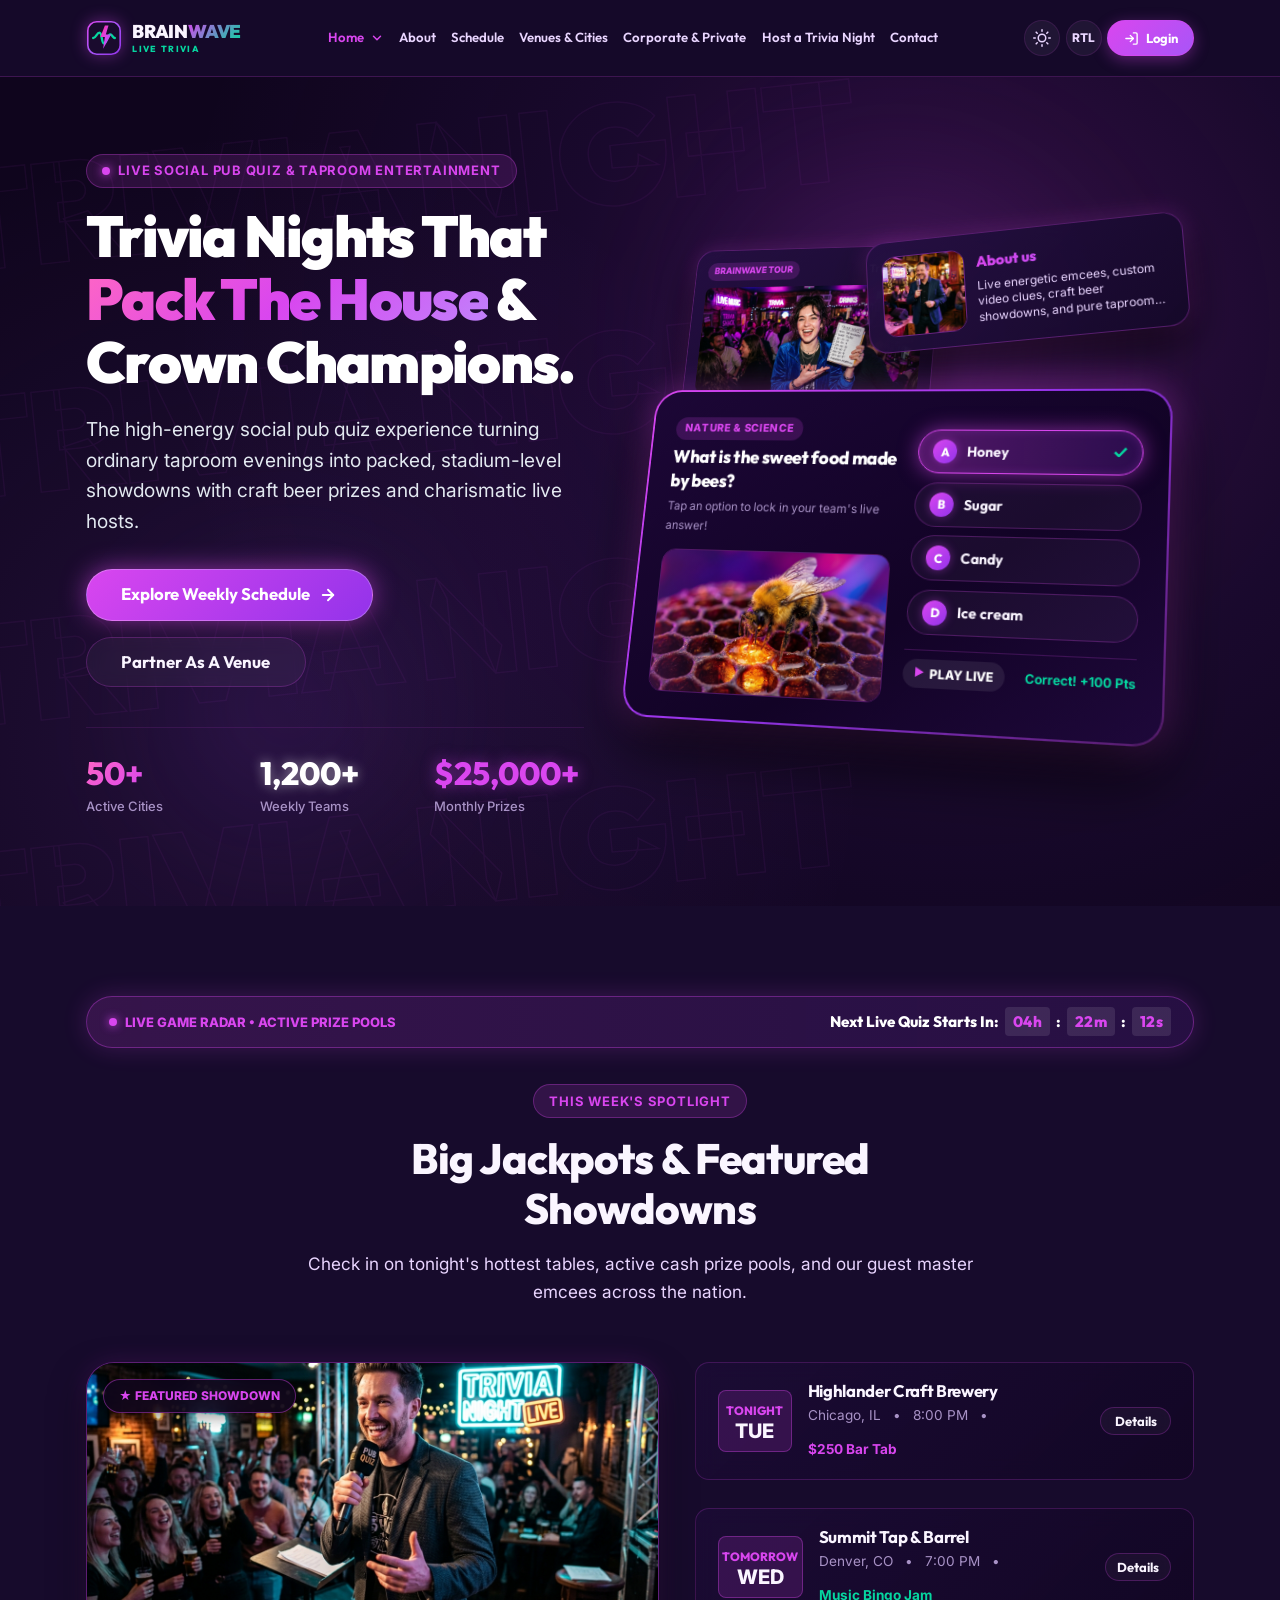
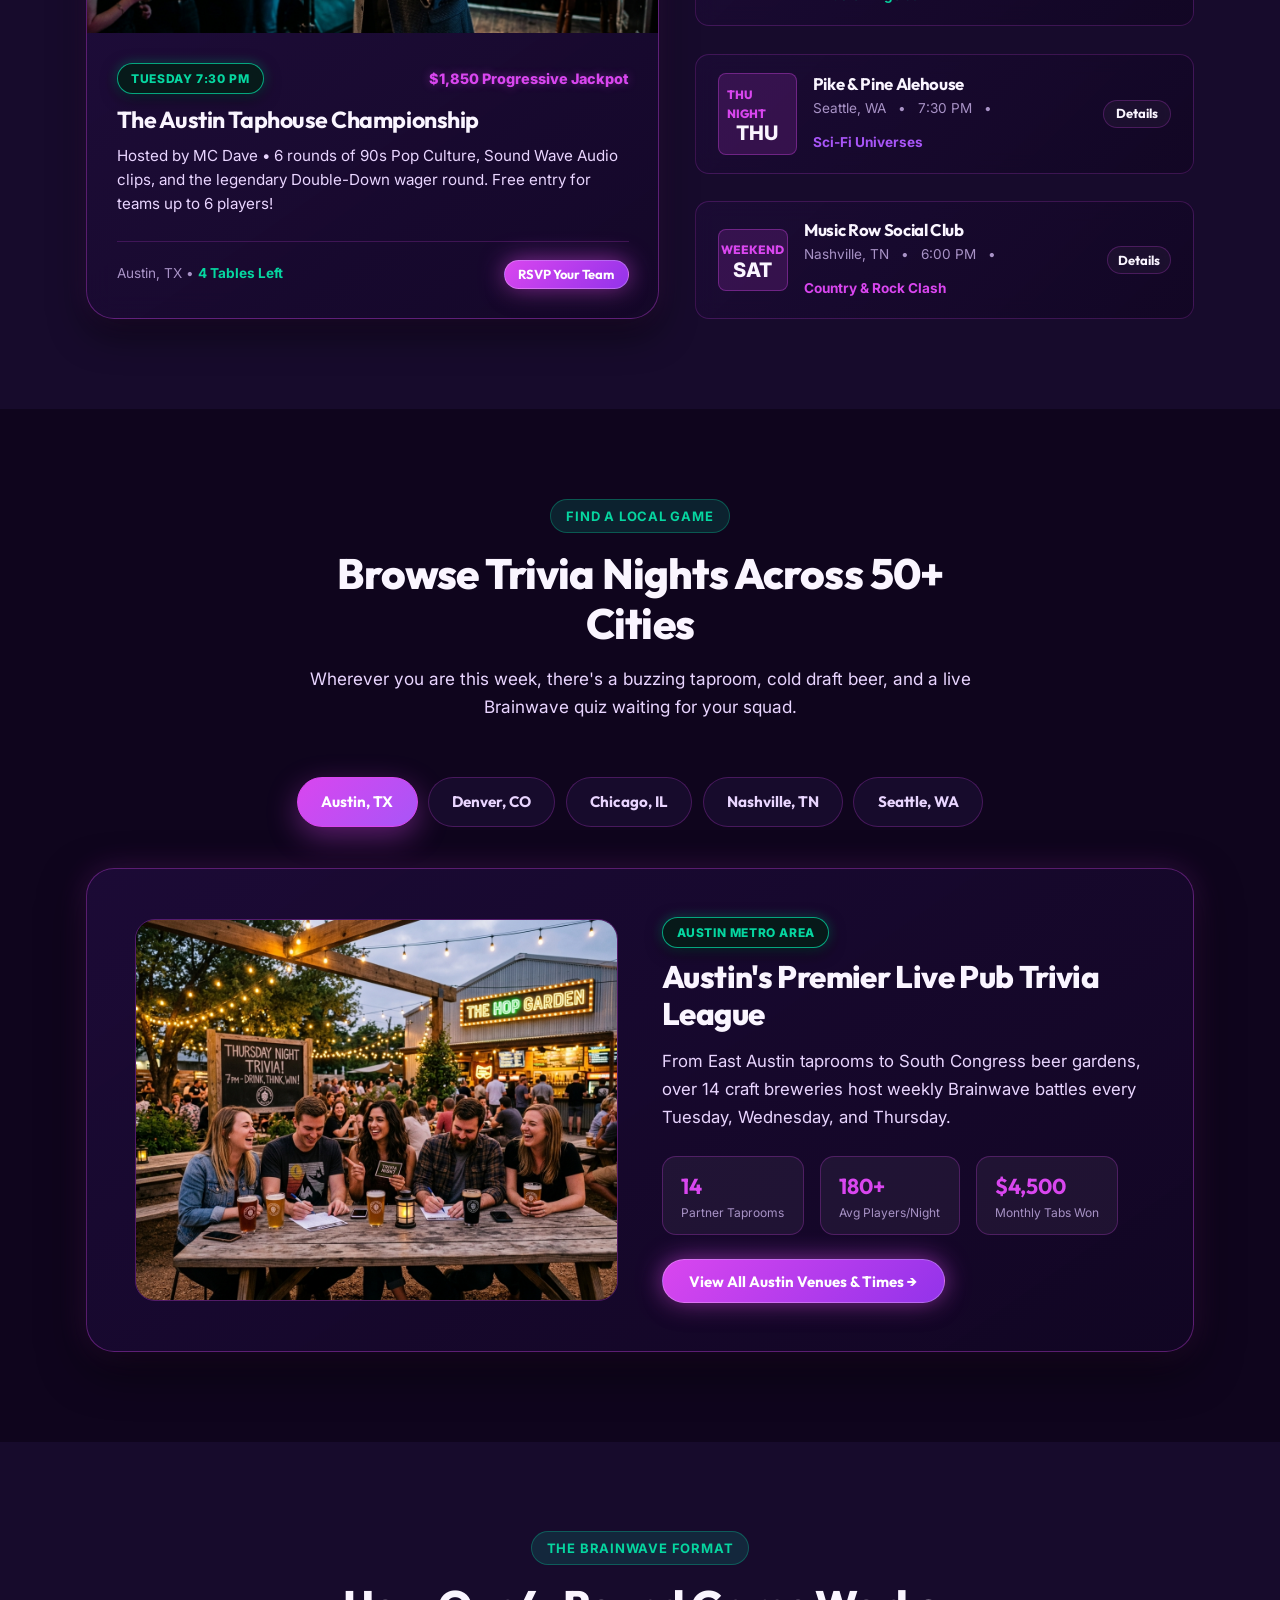
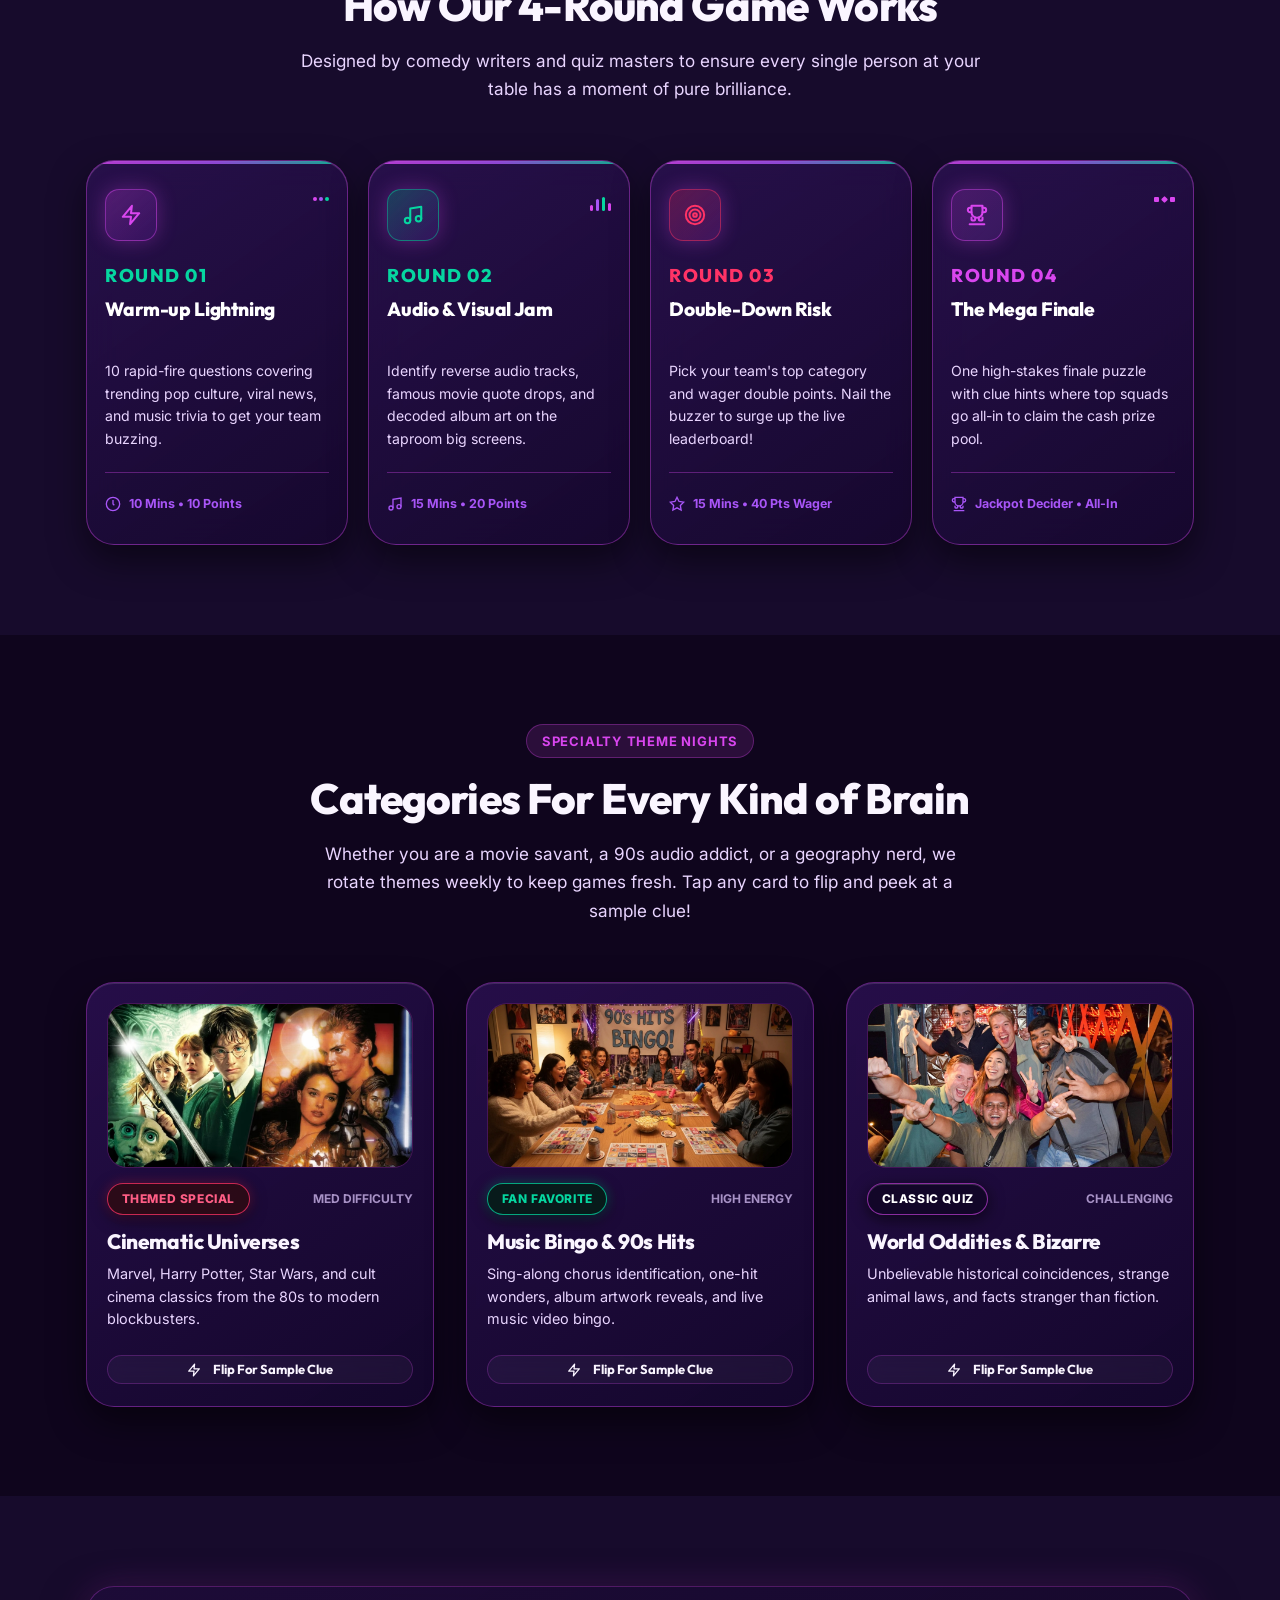
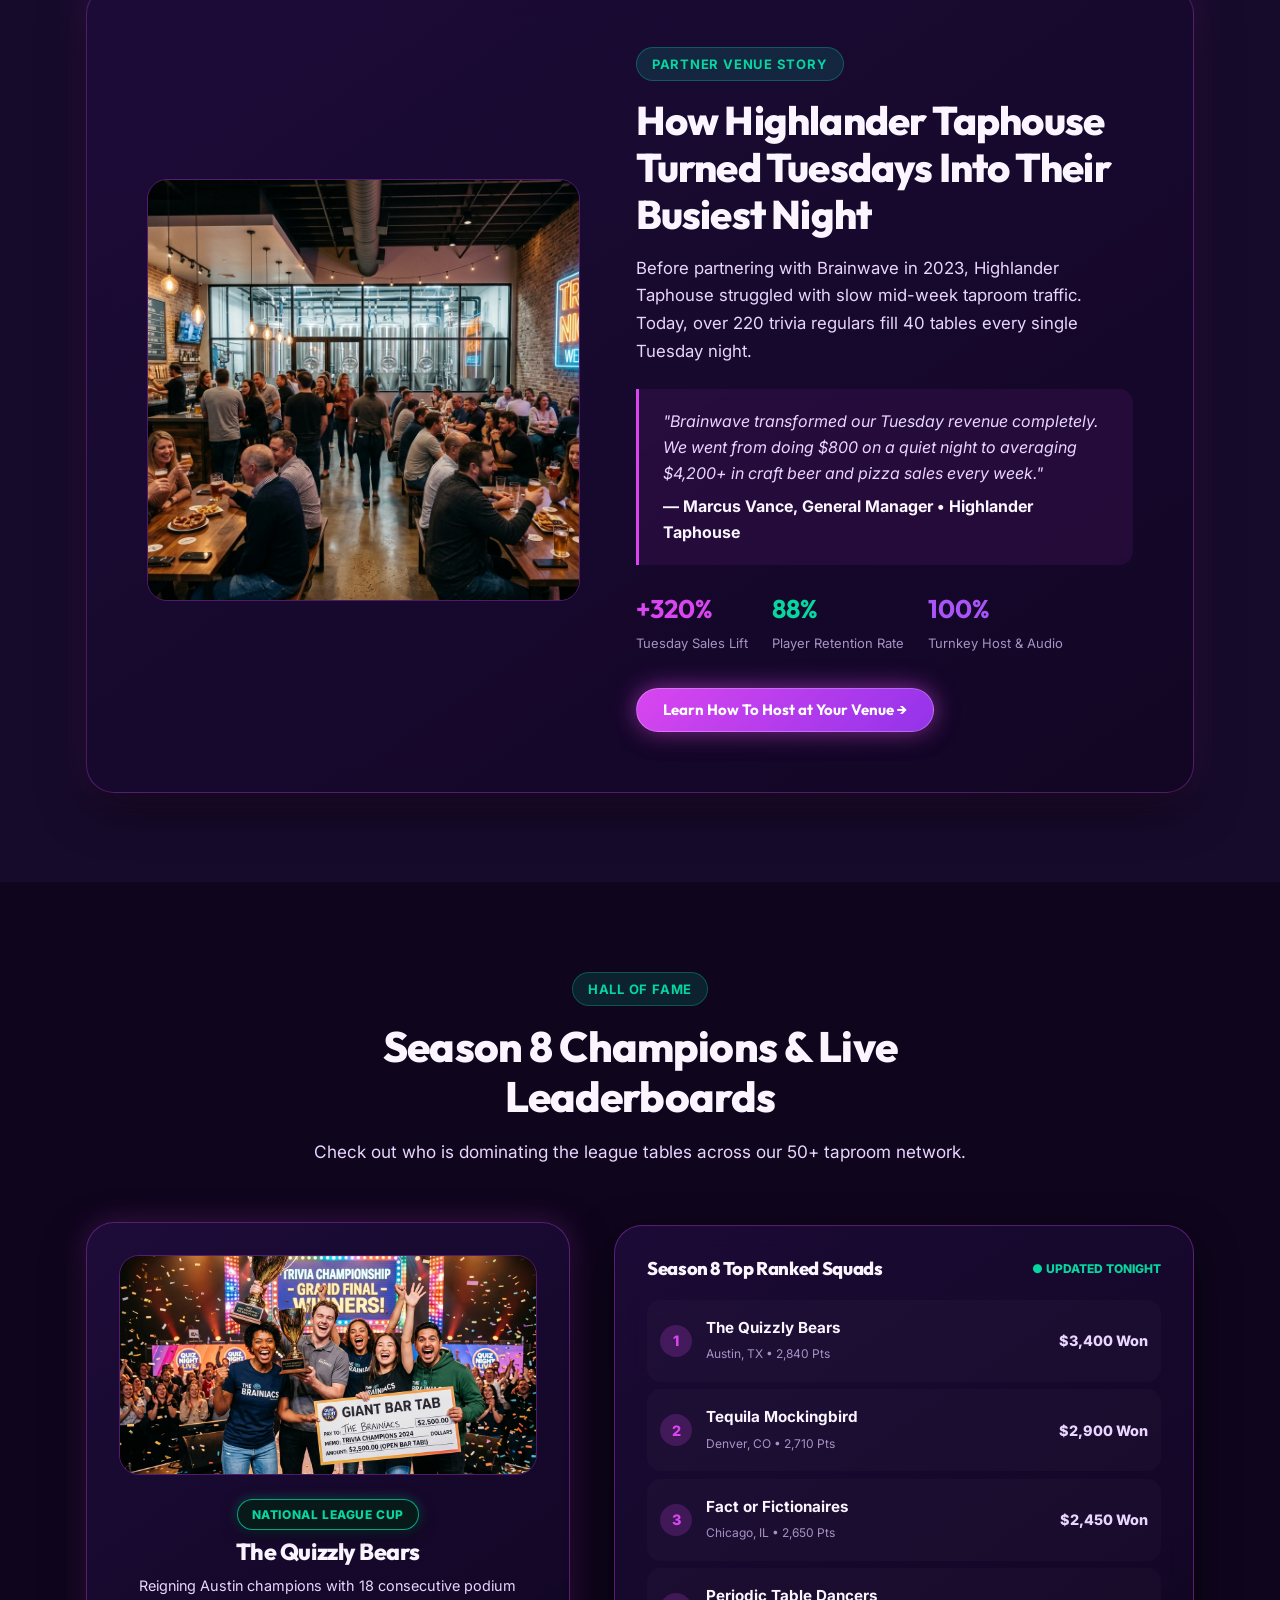
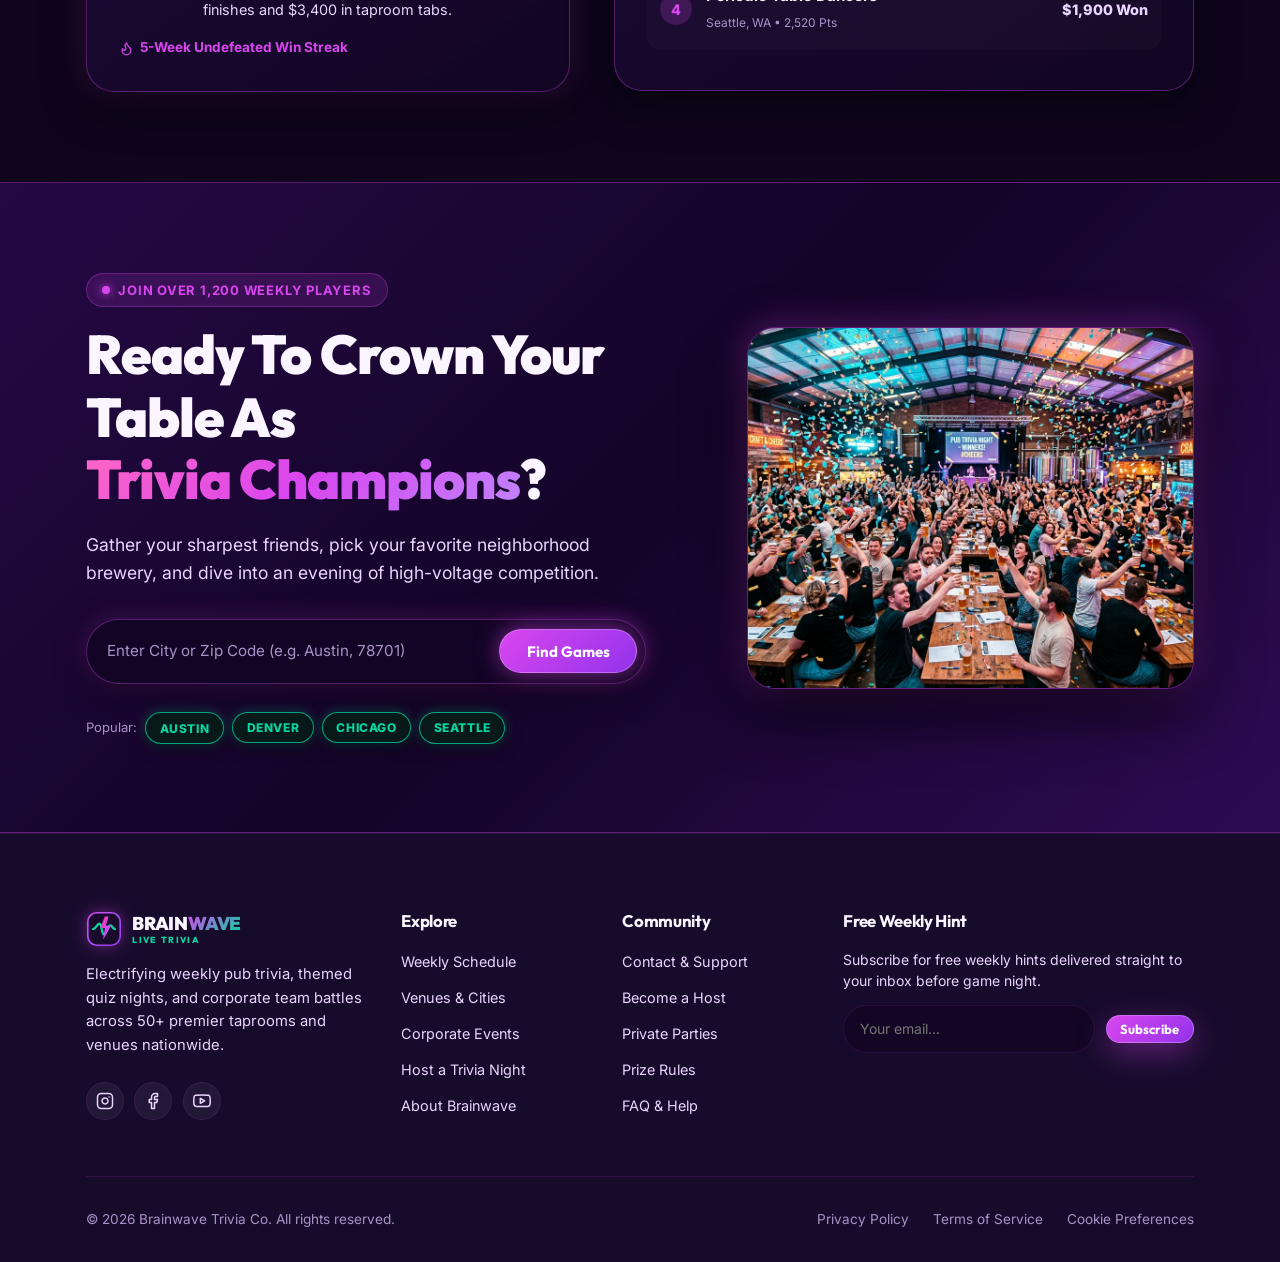
==== commit ac3e6d54: "first commit" ====
--- a/index.html
+++ b/index.html
@@ -1061,7 +1061,9 @@
                   <span class="category-pill">CLASSIC QUIZ</span>
                   <span style="font-size:0.75rem; color:var(--text-muted); font-weight:700;">CHALLENGING</span>
                 </div>
-                <h3 style="font-size:1.3rem; margin-bottom:0.5rem; font-weight:800;">World Oddities &amp; Bizarre</h3>
+                <h3 style="font-size:1.3rem; margin-bottom:0.5rem; font-weight:800;">World Oddities &amp; Bizarre
+                  
+                </h3>
                 <p style="font-size:0.9rem; color:var(--text-secondary); flex-grow:1; line-height:1.55;">
                   Unbelievable historical coincidences, strange animal laws, and facts stranger than fiction.
                 </p>
--- a/assets/css/style.css
+++ b/assets/css/style.css
@@ -772,13 +772,42 @@
 }
 
 #navLoginBtn {
-  padding: 0.48rem 1.15rem;
+  height: 38px;
+  min-height: 38px;
+  padding: 0 1.15rem;
   font-size: 0.875rem;
+  font-weight: 700;
   display: inline-flex;
   align-items: center;
+  justify-content: center;
   gap: 0.45rem;
   border-radius: var(--radius-full);
+  background: linear-gradient(135deg, var(--brand-primary), var(--brand-accent));
+  border: 1px solid rgba(217, 70, 239, 0.5);
+  color: #FFFFFF;
+  box-shadow: 0 4px 15px rgba(217, 70, 239, 0.35);
   box-sizing: border-box;
+  cursor: pointer;
+  text-decoration: none;
+  transition: all var(--transition-fast);
+  white-space: nowrap;
+}
+
+#navLoginBtn:hover {
+  transform: translateY(-2px);
+  box-shadow: 0 6px 20px rgba(217, 70, 239, 0.55);
+  color: #FFFFFF;
+}
+
+#navLoginBtn span {
+  display: inline-block;
+  line-height: 1;
+}
+
+#navLoginBtn svg {
+  width: 15px;
+  height: 15px;
+  flex-shrink: 0;
 }
 
 /* Hamburger Trigger - Hidden on desktop, identical circular button on mobile */
@@ -1108,21 +1137,79 @@
 }
 
 .form-control,
+.form-select,
+select {
+  width: 100%;
+  max-width: 100%;
+  box-sizing: border-box;
+  padding: 0.85rem 1.15rem;
+  font-size: 1rem;
+  line-height: 1.4;
+  background-color: var(--bg-input, #160829);
+  border: 1.5px solid var(--border-subtle, rgba(217, 70, 239, 0.3));
+  border-radius: var(--radius-md, 10px);
+  color: var(--text-primary, #FFFFFF);
+  transition: all var(--transition-fast);
+}
+
+select,
 .form-select {
-  width: 100%;
-  padding: 0.85rem 1.15rem;
+  appearance: none;
+  -webkit-appearance: none;
+  -moz-appearance: none;
+  background-image: url("data:image/svg+xml,%3Csvg xmlns='http://www.w3.org/2000/svg' width='16' height='16' viewBox='0 0 24 24' fill='none' stroke='%23D946EF' stroke-width='2.5' stroke-linecap='round' stroke-linejoin='round'%3E%3Cpolyline points='6 9 12 15 18 9'%3E%3C/polyline%3E%3C/svg%3E");
+  background-repeat: no-repeat;
+  background-position: right 1.15rem center;
+  background-size: 16px 16px;
+  padding-right: 2.85rem !important;
+  cursor: pointer;
+  text-overflow: ellipsis;
+  white-space: nowrap;
+  overflow: hidden;
+}
+
+[dir="rtl"] select,
+[dir="rtl"] .form-select {
+  background-position: left 1.15rem center;
+  padding-right: 1.15rem !important;
+  padding-left: 2.85rem !important;
+}
+
+select option,
+.form-select option {
+  background-color: #160829 !important;
+  color: #FFFFFF !important;
+  padding: 12px 16px !important;
   font-size: 0.95rem;
-  background-color: var(--bg-input);
-  border: 1.5px solid var(--border-subtle);
-  border-radius: var(--radius-md);
-  color: var(--text-primary);
-  transition: all var(--transition-fast);
+}
+
+[data-theme="light"] select,
+[data-theme="light"] .form-select {
+  background-color: #FFFFFF;
+  color: #1A0B2E;
+  border-color: rgba(217, 70, 239, 0.35);
+  background-image: url("data:image/svg+xml,%3Csvg xmlns='http://www.w3.org/2000/svg' width='16' height='16' viewBox='0 0 24 24' fill='none' stroke='%239333EA' stroke-width='2.5' stroke-linecap='round' stroke-linejoin='round'%3E%3Cpolyline points='6 9 12 15 18 9'%3E%3C/polyline%3E%3C/svg%3E");
+  background-repeat: no-repeat !important;
+  background-position: right 1.15rem center !important;
+  background-size: 16px 16px !important;
+}
+
+[data-theme="light"][dir="rtl"] select,
+[data-theme="light"][dir="rtl"] .form-select {
+  background-position: left 1.15rem center !important;
+}
+
+[data-theme="light"] select option,
+[data-theme="light"] .form-select option {
+  background-color: #FFFFFF !important;
+  color: #1A0B2E !important;
 }
 
 .form-control:focus,
-.form-select:focus {
-  border-color: var(--brand-primary);
-  box-shadow: 0 0 0 3px rgba(217, 70, 239, 0.25);
+.form-select:focus,
+select:focus {
+  border-color: var(--brand-primary, #D946EF);
+  box-shadow: 0 0 0 3px rgba(217, 70, 239, 0.25), 0 0 15px rgba(217, 70, 239, 0.35);
 }
 
 .form-control::placeholder {
@@ -1142,6 +1229,199 @@
 .form-group.has-error .form-feedback {
   display: block;
   color: var(--brand-coral);
+}
+
+/* --------------------------------------------------------------------------
+   Custom Select Dropdown Component (Flawless Responsive Boundary Containment)
+   -------------------------------------------------------------------------- */
+.custom-select-wrapper {
+  position: relative;
+  width: 100%;
+  max-width: 100%;
+  box-sizing: border-box;
+  user-select: none;
+}
+
+.custom-select-wrapper select.has-custom-select {
+  position: absolute !important;
+  opacity: 0 !important;
+  pointer-events: none !important;
+  width: 1px !important;
+  height: 1px !important;
+  margin: -1px !important;
+  padding: 0 !important;
+  overflow: hidden !important;
+  clip: rect(0, 0, 0, 0) !important;
+  border: 0 !important;
+}
+
+.custom-select-trigger {
+  display: flex;
+  align-items: center;
+  justify-content: space-between;
+  width: 100%;
+  max-width: 100%;
+  min-height: 48px;
+  padding: 0.85rem 1.15rem;
+  background: rgba(30, 10, 58, 0.85);
+  border: 1.5px solid rgba(217, 70, 239, 0.35);
+  border-radius: var(--radius-md, 10px);
+  color: #FFFFFF;
+  font-size: 1rem;
+  line-height: 1.4;
+  cursor: pointer;
+  box-sizing: border-box;
+  transition: border-color var(--transition-fast), box-shadow var(--transition-fast), background var(--transition-fast);
+  outline: none;
+}
+
+.custom-select-trigger:focus,
+.custom-select-wrapper.open .custom-select-trigger {
+  border-color: var(--brand-primary, #D946EF);
+  box-shadow: 0 0 0 3px rgba(217, 70, 239, 0.25), 0 0 15px rgba(217, 70, 239, 0.35);
+  background: rgba(38, 14, 74, 0.95);
+}
+
+.custom-select-label {
+  display: block;
+  flex: 1;
+  min-width: 0;
+  overflow: hidden;
+  text-overflow: ellipsis;
+  white-space: nowrap;
+  font-weight: 500;
+  text-align: left;
+}
+
+[dir="rtl"] .custom-select-label {
+  text-align: right;
+}
+
+.custom-select-arrow {
+  flex-shrink: 0;
+  width: 16px;
+  height: 16px;
+  stroke: var(--brand-primary, #D946EF);
+  margin-left: 0.75rem;
+  transition: transform var(--transition-fast);
+}
+
+[dir="rtl"] .custom-select-arrow {
+  margin-left: 0;
+  margin-right: 0.75rem;
+}
+
+.custom-select-wrapper.open .custom-select-arrow {
+  transform: rotate(180deg);
+}
+
+.custom-select-menu {
+  position: absolute;
+  top: calc(100% + 6px);
+  left: 0;
+  right: 0;
+  width: 100%;
+  max-width: 100%;
+  max-height: 240px;
+  overflow-y: auto;
+  overflow-x: hidden;
+  background: #160829;
+  border: 1.5px solid rgba(217, 70, 239, 0.4);
+  border-radius: var(--radius-md, 10px);
+  box-shadow: 0 15px 35px rgba(0, 0, 0, 0.8), 0 0 20px rgba(217, 70, 239, 0.25);
+  z-index: 1050;
+  display: none;
+  padding: 6px;
+  box-sizing: border-box;
+  backdrop-filter: blur(14px);
+}
+
+.custom-select-wrapper.open .custom-select-menu {
+  display: block;
+  animation: selectMenuFade 0.2s cubic-bezier(0.16, 1, 0.3, 1);
+}
+
+@keyframes selectMenuFade {
+  from {
+    opacity: 0;
+    transform: translateY(-6px);
+  }
+  to {
+    opacity: 1;
+    transform: translateY(0);
+  }
+}
+
+.custom-select-option {
+  padding: 10px 12px;
+  font-size: 0.9375rem;
+  line-height: 1.35;
+  color: #E2E8F0;
+  border-radius: 8px;
+  cursor: pointer;
+  transition: background 0.15s ease, color 0.15s ease;
+  word-break: break-word;
+  white-space: normal;
+  text-align: left;
+}
+
+[dir="rtl"] .custom-select-option {
+  text-align: right;
+}
+
+.custom-select-option:hover,
+.custom-select-option.selected {
+  background: rgba(217, 70, 239, 0.22);
+  color: #FFFFFF;
+  font-weight: 700;
+}
+
+.custom-select-option.selected {
+  border-left: 3px solid var(--brand-primary, #D946EF);
+}
+
+[dir="rtl"] .custom-select-option.selected {
+  border-left: none;
+  border-right: 3px solid var(--brand-primary, #D946EF);
+}
+
+/* Light Theme for Custom Select */
+[data-theme="light"] .custom-select-trigger {
+  background: #FAF7FD !important;
+  border-color: rgba(217, 70, 239, 0.35) !important;
+  color: #1A0B2E !important;
+}
+
+[data-theme="light"] .custom-select-trigger:focus,
+[data-theme="light"] .custom-select-wrapper.open .custom-select-trigger {
+  background: #FFFFFF !important;
+  border-color: var(--brand-primary, #D946EF) !important;
+  color: #1A0B2E !important;
+  box-shadow: 0 0 0 3px rgba(217, 70, 239, 0.25), 0 0 15px rgba(217, 70, 239, 0.25) !important;
+}
+
+[data-theme="light"] .custom-select-label {
+  color: #1A0B2E !important;
+}
+
+[data-theme="light"] .custom-select-arrow {
+  stroke: #9333EA !important;
+}
+
+[data-theme="light"] .custom-select-menu {
+  background: #FFFFFF !important;
+  border-color: rgba(217, 70, 239, 0.35) !important;
+  box-shadow: 0 15px 35px rgba(0, 0, 0, 0.15), 0 0 15px rgba(217, 70, 239, 0.2) !important;
+}
+
+[data-theme="light"] .custom-select-option {
+  color: #1A0B2E !important;
+}
+
+[data-theme="light"] .custom-select-option:hover,
+[data-theme="light"] .custom-select-option.selected {
+  background: #F5E8FF !important;
+  color: #7928CA !important;
 }
 
 /* --------------------------------------------------------------------------
@@ -6860,19 +7140,36 @@
 
 .form-select-custom {
   width: 100%;
-  background: rgba(255, 255, 255, 0.08);
-  border: 1.5px solid rgba(217, 70, 239, 0.3);
+  appearance: none;
+  -webkit-appearance: none;
+  -moz-appearance: none;
+  background-color: rgba(30, 10, 58, 0.85);
+  background-image: url("data:image/svg+xml,%3Csvg xmlns='http://www.w3.org/2000/svg' width='16' height='16' viewBox='0 0 24 24' fill='none' stroke='%23D946EF' stroke-width='2.5' stroke-linecap='round' stroke-linejoin='round'%3E%3Cpolyline points='6 9 12 15 18 9'%3E%3C/polyline%3E%3C/svg%3E");
+  background-repeat: no-repeat;
+  background-position: right 1.15rem center;
+  background-size: 16px 16px;
+  border: 1.5px solid rgba(217, 70, 239, 0.35);
   border-radius: var(--radius-md);
-  padding: 0.85rem 1.25rem;
-  color: #FFFFFF;
-  font-size: 0.95rem;
+  padding: 0.85rem 2.85rem 0.85rem 1.25rem;
+  color: #FFFFFF;
+  font-size: 1rem;
+  line-height: 1.4;
   outline: none;
   cursor: pointer;
+  text-overflow: ellipsis;
+  white-space: nowrap;
+  overflow: hidden;
+}
+
+[dir="rtl"] .form-select-custom {
+  background-position: left 1.15rem center;
+  padding: 0.85rem 1.25rem 0.85rem 2.85rem;
 }
 
 .form-select-custom option {
-  background: #1A0B2E;
-  color: #FFFFFF;
+  background-color: #160829 !important;
+  color: #FFFFFF !important;
+  padding: 12px 14px !important;
 }
 
 .calc-perks-checklist {
@@ -7746,57 +8043,141 @@
   width: 100%;
   max-width: 100%;
   box-sizing: border-box;
-  background: rgba(255, 255, 255, 0.08);
-  border: 1.5px solid rgba(217, 70, 239, 0.3);
+  background: rgba(30, 10, 58, 0.85);
+  border: 1.5px solid rgba(217, 70, 239, 0.35);
   border-radius: var(--radius-md);
   padding: 0.85rem 1.25rem;
   color: #FFFFFF;
-  font-size: 0.95rem;
+  font-size: 1rem;
+  line-height: 1.4;
   outline: none;
-  transition: border-color var(--transition-fast);
+  transition: border-color var(--transition-fast), box-shadow var(--transition-fast), background var(--transition-fast);
+}
+
+.form-field select {
+  appearance: none;
+  -webkit-appearance: none;
+  -moz-appearance: none;
+  background-image: url("data:image/svg+xml,%3Csvg xmlns='http://www.w3.org/2000/svg' width='16' height='16' viewBox='0 0 24 24' fill='none' stroke='%23D946EF' stroke-width='2.5' stroke-linecap='round' stroke-linejoin='round'%3E%3Cpolyline points='6 9 12 15 18 9'%3E%3C/polyline%3E%3C/svg%3E");
+  background-repeat: no-repeat;
+  background-position: right 1.15rem center;
+  background-size: 16px 16px;
+  padding-right: 2.85rem !important;
+  cursor: pointer;
+  text-overflow: ellipsis;
+  white-space: nowrap;
+  overflow: hidden;
+}
+
+[dir="rtl"] .form-field select {
+  background-position: left 1.15rem center;
+  padding-right: 1.25rem !important;
+  padding-left: 2.85rem !important;
 }
 
 .form-field input:focus,
 .form-field select:focus {
   border-color: var(--brand-primary);
-  box-shadow: 0 0 15px rgba(217, 70, 239, 0.3);
+  box-shadow: 0 0 0 3px rgba(217, 70, 239, 0.25), 0 0 15px rgba(217, 70, 239, 0.35);
+  background: rgba(38, 14, 74, 0.95);
 }
 
 .form-field select option {
-  background: #1A0B2E;
-  color: #FFFFFF;
+  background-color: #160829 !important;
+  color: #FFFFFF !important;
+  padding: 12px 14px !important;
+  font-size: 0.95rem;
 }
 
 .form-field input[type="date"],
-input[type="date"] {
-  color-scheme: dark;
-  color: #FFFFFF;
+input[type="date"],
+.form-control[type="date"] {
+  color-scheme: dark !important;
+  color: #FFFFFF !important;
+  background-color: rgba(30, 10, 58, 0.85);
+  border: 1.5px solid rgba(217, 70, 239, 0.35);
+  border-radius: var(--radius-md);
+  padding: 0.85rem 1.15rem;
+  font-size: 1rem;
+  line-height: 1.4;
+  min-height: 48px;
+  width: 100%;
+  max-width: 100%;
+  box-sizing: border-box;
+  cursor: pointer;
+  outline: none;
+  transition: border-color var(--transition-fast), box-shadow var(--transition-fast), background var(--transition-fast);
+}
+
+.form-field input[type="date"]:focus,
+input[type="date"]:focus,
+.form-control[type="date"]:focus {
+  border-color: var(--brand-primary);
+  box-shadow: 0 0 0 3px rgba(217, 70, 239, 0.25), 0 0 15px rgba(217, 70, 239, 0.35);
+  background: rgba(38, 14, 74, 0.95);
 }
 
 .form-field input[type="date"]::-webkit-calendar-picker-indicator,
-input[type="date"]::-webkit-calendar-picker-indicator {
+input[type="date"]::-webkit-calendar-picker-indicator,
+.form-control[type="date"]::-webkit-calendar-picker-indicator {
   cursor: pointer;
-  filter: brightness(0) invert(1) !important;
+  filter: invert(1) brightness(2.5) contrast(1.2) drop-shadow(0 0 4px rgba(255, 255, 255, 0.9)) !important;
   opacity: 1 !important;
-  transition: transform var(--transition-fast), filter var(--transition-fast);
+  padding: 4px 6px;
+  margin-inline-start: 0.5rem;
+  border-radius: 4px;
+  transition: transform var(--transition-fast), filter var(--transition-fast), opacity var(--transition-fast);
 }
 
 .form-field input[type="date"]::-webkit-calendar-picker-indicator:hover,
-input[type="date"]::-webkit-calendar-picker-indicator:hover {
+input[type="date"]::-webkit-calendar-picker-indicator:hover,
+.form-control[type="date"]::-webkit-calendar-picker-indicator:hover {
   transform: scale(1.15);
-  filter: brightness(0) invert(1) drop-shadow(0 0 8px rgba(217, 70, 239, 0.9)) !important;
+  opacity: 1 !important;
+  filter: invert(1) brightness(3) drop-shadow(0 0 8px rgba(217, 70, 239, 1)) !important;
+}
+
+[data-theme="light"] .form-field select {
+  background-color: #FFFFFF !important;
+  color: #1A0B2E !important;
+  border-color: rgba(217, 70, 239, 0.35) !important;
+  background-image: url("data:image/svg+xml,%3Csvg xmlns='http://www.w3.org/2000/svg' width='16' height='16' viewBox='0 0 24 24' fill='none' stroke='%239333EA' stroke-width='2.5' stroke-linecap='round' stroke-linejoin='round'%3E%3Cpolyline points='6 9 12 15 18 9'%3E%3C/polyline%3E%3C/svg%3E") !important;
+  background-repeat: no-repeat !important;
+  background-position: right 1.15rem center !important;
+  background-size: 16px 16px !important;
+}
+
+[data-theme="light"][dir="rtl"] .form-field select {
+  background-position: left 1.15rem center !important;
+}
+
+[data-theme="light"] .form-field select option {
+  background-color: #FFFFFF !important;
+  color: #1A0B2E !important;
 }
 
 [data-theme="light"] .form-field input[type="date"],
-[data-theme="light"] input[type="date"] {
-  color-scheme: light;
-  color: #1A0B2E;
+[data-theme="light"] input[type="date"],
+[data-theme="light"] .form-control[type="date"] {
+  color-scheme: light !important;
+  color: #1A0B2E !important;
+  background-color: #FAF7FD !important;
+  border-color: rgba(217, 70, 239, 0.28) !important;
 }
 
 [data-theme="light"] .form-field input[type="date"]::-webkit-calendar-picker-indicator,
-[data-theme="light"] input[type="date"]::-webkit-calendar-picker-indicator {
-  filter: brightness(0) !important;
-  opacity: 0.75 !important;
+[data-theme="light"] input[type="date"]::-webkit-calendar-picker-indicator,
+[data-theme="light"] .form-control[type="date"]::-webkit-calendar-picker-indicator {
+  filter: invert(15%) sepia(40%) saturate(3000%) hue-rotate(250deg) brightness(85%) contrast(95%) !important;
+  opacity: 0.9 !important;
+}
+
+[data-theme="light"] .form-field input[type="date"]::-webkit-calendar-picker-indicator:hover,
+[data-theme="light"] input[type="date"]::-webkit-calendar-picker-indicator:hover,
+[data-theme="light"] .form-control[type="date"]::-webkit-calendar-picker-indicator:hover {
+  opacity: 1 !important;
+  transform: scale(1.15);
+  filter: invert(25%) sepia(85%) saturate(4000%) hue-rotate(275deg) brightness(85%) contrast(105%) drop-shadow(0 0 5px rgba(217, 70, 239, 0.6)) !important;
 }
 
 .quote-estimate-summary {
@@ -7941,16 +8322,15 @@
   color: #1A0B2E;
 }
 
-[data-theme="light"] .form-field input,
-[data-theme="light"] .form-field select {
+[data-theme="light"] .form-field input {
   background: #FAF7FD;
   border-color: rgba(217, 70, 239, 0.25);
   color: #1A0B2E;
 }
 
 [data-theme="light"] .form-field select option {
-  background: #FFFFFF;
-  color: #1A0B2E;
+  background-color: #FFFFFF !important;
+  color: #1A0B2E !important;
 }
 
 [data-theme="light"] .quote-estimate-summary {
@@ -12506,25 +12886,44 @@
   border: 1.5px solid rgba(255, 255, 255, 0.15);
   border-radius: 8px;
   padding: 0 1.25rem;
-  font-size: 0.95rem;
+  font-size: 1rem;
   color: #FFFFFF;
   transition: all 0.25s ease;
   outline: none;
 }
 
 .auth-select-field {
+  appearance: none;
+  -webkit-appearance: none;
+  -moz-appearance: none;
+  background-color: rgba(30, 10, 58, 0.9);
+  background-image: url("data:image/svg+xml,%3Csvg xmlns='http://www.w3.org/2000/svg' width='16' height='16' viewBox='0 0 24 24' fill='none' stroke='%23D946EF' stroke-width='2.5' stroke-linecap='round' stroke-linejoin='round'%3E%3Cpolyline points='6 9 12 15 18 9'%3E%3C/polyline%3E%3C/svg%3E");
+  background-repeat: no-repeat;
+  background-position: right 1.15rem center;
+  background-size: 16px 16px;
+  padding-right: 2.85rem !important;
   cursor: pointer;
+  text-overflow: ellipsis;
+  white-space: nowrap;
+  overflow: hidden;
+}
+
+[dir="rtl"] .auth-select-field {
+  background-position: left 1.15rem center;
+  padding-right: 1.25rem !important;
+  padding-left: 2.85rem !important;
 }
 
 .auth-select-field option {
-  background: #130924;
-  color: #FFFFFF;
+  background-color: #130924 !important;
+  color: #FFFFFF !important;
+  padding: 12px 14px !important;
 }
 
 .auth-input-wrapper input:focus,
 .auth-select-field:focus {
   border-color: var(--brand-primary);
-  background: rgba(255, 255, 255, 0.08);
+  background: rgba(38, 14, 74, 0.95);
   box-shadow: 0 0 14px rgba(217, 70, 239, 0.4);
 }
 
--- a/assets/css/responsive.css
+++ b/assets/css/responsive.css
@@ -118,6 +118,13 @@
     border-radius: var(--radius-full);
   }
 
+  #navLoginBtn {
+    height: 36px;
+    min-height: 36px;
+    padding: 0 0.95rem;
+    font-size: 0.8125rem;
+  }
+
   .bento-experience-grid,
   .turnkey-bento-grid,
   .emcee-roster-grid,
@@ -1132,6 +1139,13 @@
     min-width: 36px;
     min-height: 36px;
     border-radius: var(--radius-full);
+  }
+
+  #navLoginBtn {
+    height: 36px;
+    min-height: 36px;
+    padding: 0 0.95rem;
+    font-size: 0.8125rem;
   }
 
   /* Hero Showcase Stage (Home 1) */
@@ -2051,6 +2065,13 @@
     min-height: 34px;
   }
 
+  #navLoginBtn {
+    height: 34px;
+    min-height: 34px;
+    padding: 0 0.85rem;
+    font-size: 0.775rem;
+  }
+
   .mobile-nav-toggle {
     width: 34px;
     height: 34px;
@@ -2416,6 +2437,186 @@
     grid-column: auto !important;
     max-width: 100% !important;
   }
+
+  /* Universal Form & Dropdown Mobile Responsiveness */
+  .form-row-2,
+  .form-grid-2,
+  .quote-form-grid,
+  .host-form-grid {
+    grid-template-columns: 1fr !important;
+    gap: 1.15rem !important;
+    width: 100% !important;
+  }
+
+  .form-field {
+    width: 100% !important;
+    max-width: 100% !important;
+    min-width: 0 !important;
+  }
+
+  .form-field input,
+  .form-field select,
+  .form-field textarea,
+  .form-control,
+  .form-select,
+  select,
+  input[type="date"] {
+    width: 100% !important;
+    max-width: 100% !important;
+    font-size: 16px !important; /* Prevents auto-zoom on mobile browsers */
+    box-sizing: border-box !important;
+    min-height: 48px !important;
+  }
+
+  .form-field textarea {
+    min-height: 110px !important;
+  }
+
+  .form-field select,
+  select {
+    background-repeat: no-repeat !important;
+    padding-right: 2.75rem !important;
+    text-overflow: ellipsis !important;
+    white-space: nowrap !important;
+    overflow: hidden !important;
+  }
 }
 
-
+@media (max-width: 820px) {
+  .contact-main-grid,
+  .quote-builder-grid,
+  .calc-interactive-grid {
+    grid-template-columns: 1fr !important;
+    gap: 2rem !important;
+    width: 100% !important;
+  }
+
+  .form-row-2,
+  .quote-form-grid,
+  .host-form-grid {
+    grid-template-columns: 1fr !important;
+  }
+}
+
+@media (max-width: 480px) {
+  .contact-form-pane,
+  .contact-info-pane,
+  .quote-builder-box,
+  .host-form-card,
+  .auth-card-main,
+  .search-filter-card {
+    padding: 1.5rem 1.15rem !important;
+    border-radius: var(--radius-lg, 16px) !important;
+    width: 100% !important;
+    max-width: 100% !important;
+    box-sizing: border-box !important;
+  }
+
+  .form-field select,
+  select {
+    font-size: 0.9375rem !important;
+  }
+
+  .form-field input,
+  .form-field select,
+  .form-field textarea,
+  .form-control,
+  .form-select,
+  input[type="date"],
+  .btn {
+    max-width: 100% !important;
+    box-sizing: border-box !important;
+  }
+}
+
+@media (max-width: 375px) {
+  .contact-form-pane,
+  .contact-info-pane,
+  .quote-builder-box,
+  .host-form-card,
+  .auth-card-main {
+    padding: 1.25rem 0.85rem !important;
+  }
+
+  .form-field input,
+  .form-field select,
+  .form-field textarea,
+  .custom-select-trigger,
+  input[type="date"] {
+    padding-left: 0.85rem !important;
+    padding-right: 2.4rem !important;
+    font-size: 0.875rem !important;
+  }
+
+  .custom-select-option {
+    padding: 8px 10px !important;
+    font-size: 0.875rem !important;
+  }
+
+  .btn-lg,
+  .glow-btn {
+    padding: 0.85rem 1rem !important;
+    font-size: 0.9rem !important;
+    white-space: normal !important;
+    word-break: break-word !important;
+  }
+}
+
+@media (max-width: 320px) {
+  .contact-form-pane,
+  .contact-info-pane,
+  .quote-builder-box,
+  .host-form-card,
+  .auth-card-main {
+    padding: 1rem 0.65rem !important;
+  }
+
+  .form-field label {
+    font-size: 0.8rem !important;
+  }
+
+  .form-field input,
+  .form-field select,
+  .form-field textarea,
+  .custom-select-trigger,
+  input[type="date"] {
+    padding: 0.65rem 0.65rem !important;
+    padding-right: 2.2rem !important;
+    font-size: 0.8125rem !important;
+    min-height: 44px !important;
+  }
+
+  .custom-select-option {
+    padding: 7px 8px !important;
+    font-size: 0.8125rem !important;
+  }
+}
+
+@media (max-width: 200px) {
+  .container,
+  .contact-form-pane,
+  .contact-info-pane,
+  .quote-builder-box,
+  .host-form-card,
+  .auth-card-main {
+    padding: 0.65rem 0.35rem !important;
+    border-radius: 8px !important;
+  }
+
+  .form-field input,
+  .form-field select,
+  .form-field textarea,
+  .custom-select-trigger,
+  input[type="date"] {
+    padding: 0.5rem !important;
+    font-size: 0.75rem !important;
+    min-height: 40px !important;
+  }
+
+  .custom-select-option {
+    padding: 5px 6px !important;
+    font-size: 0.75rem !important;
+  }
+}
+
+
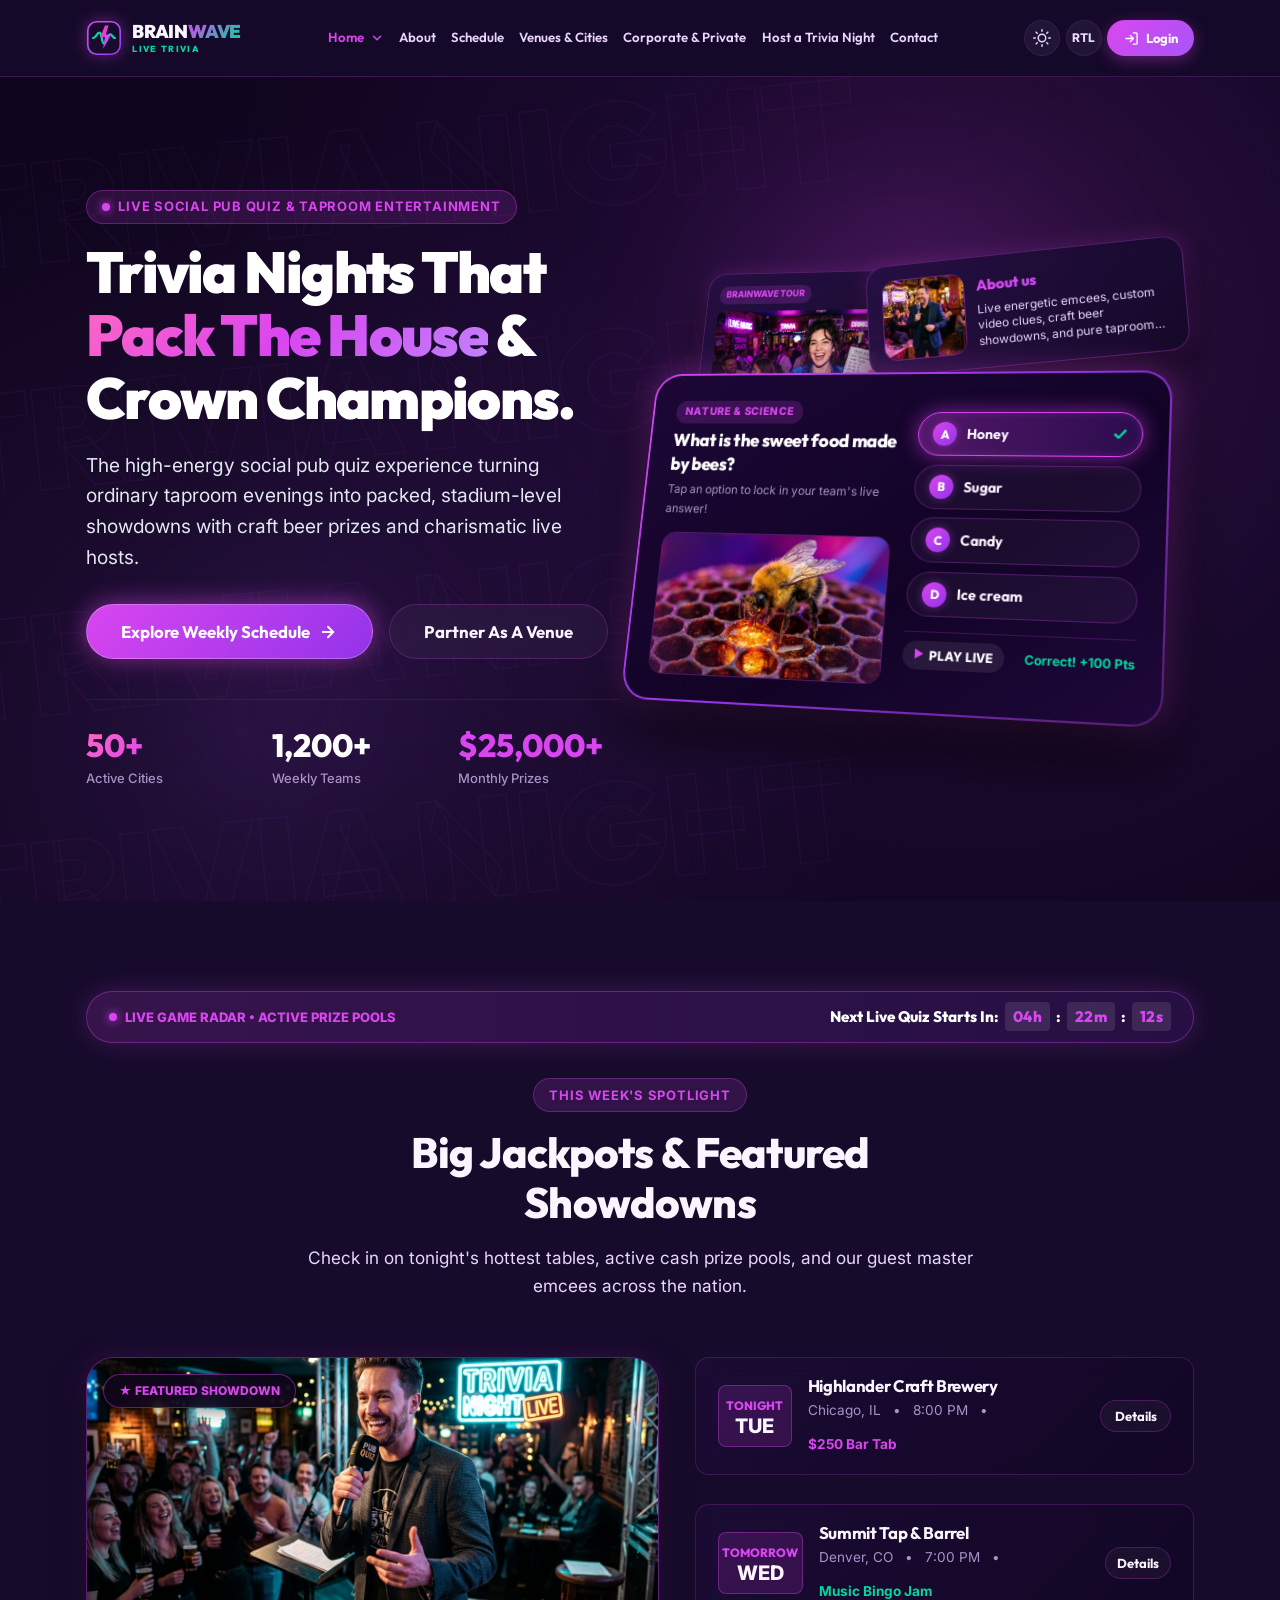
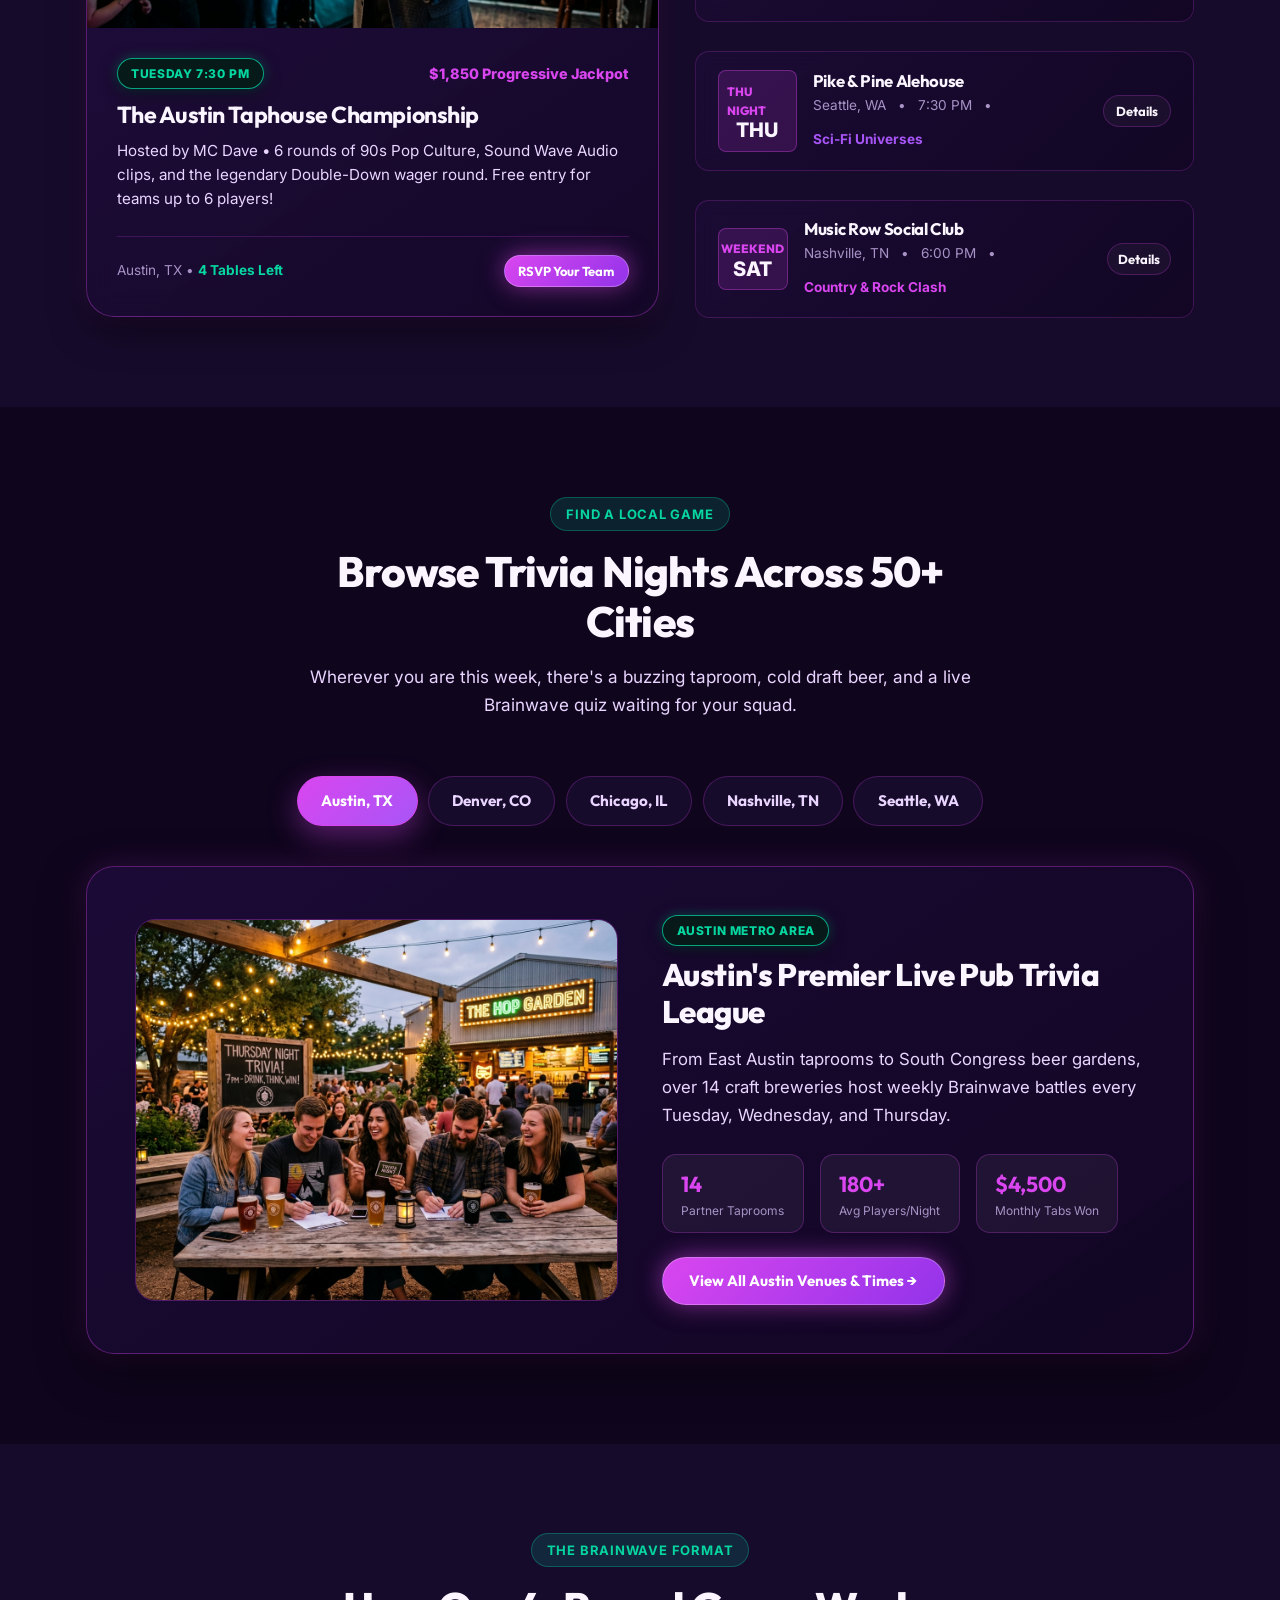
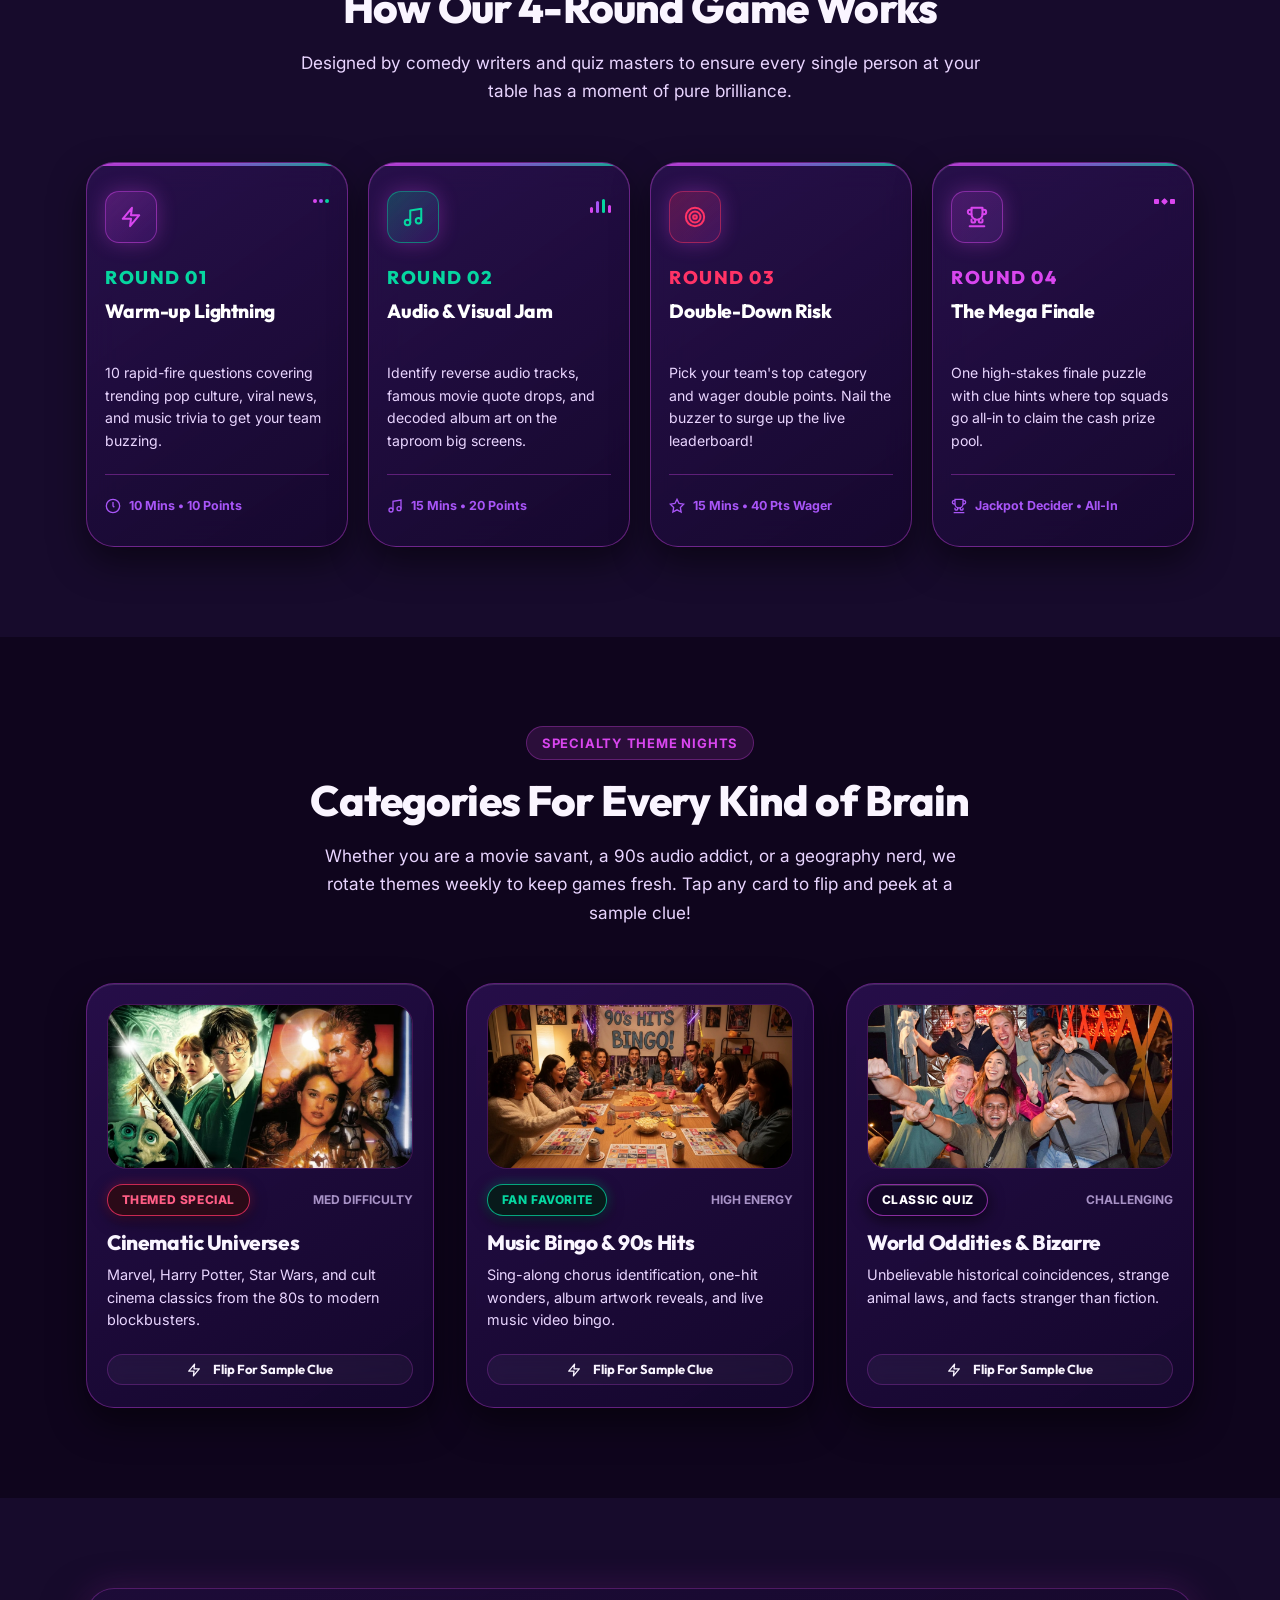
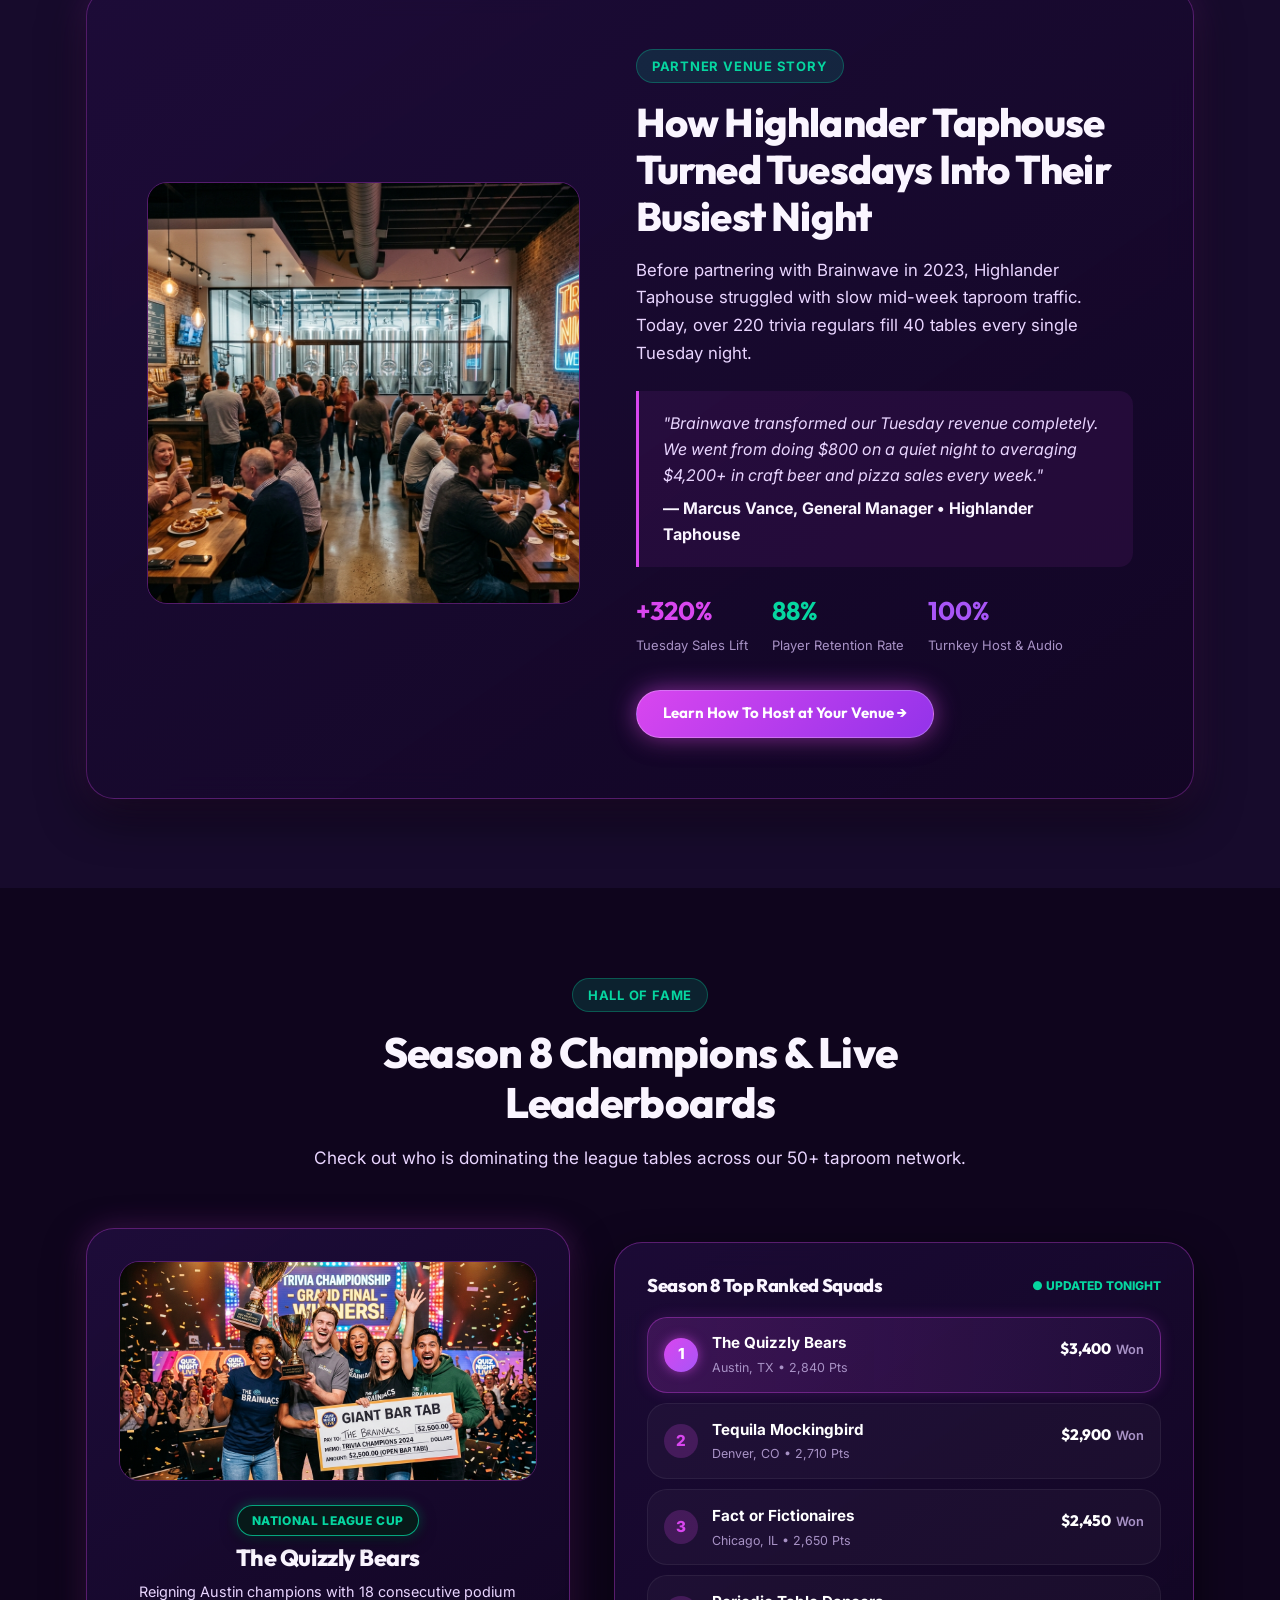
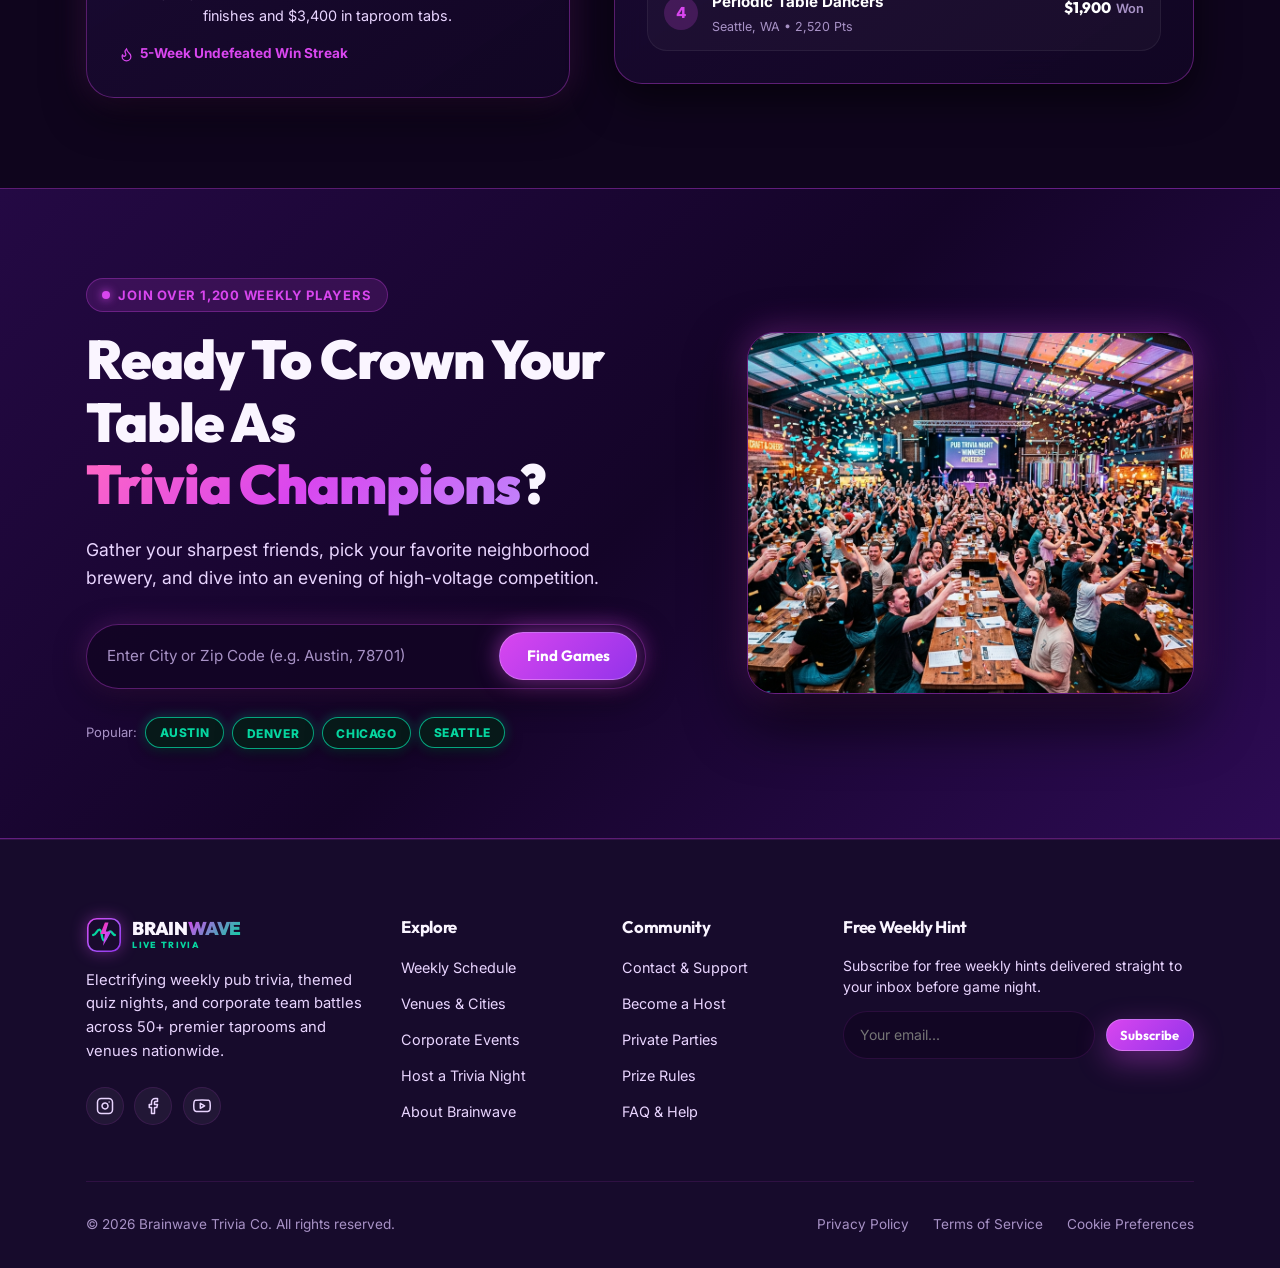
==== commit 916d0f6c: "first commit" ====
--- a/index.html
+++ b/index.html
@@ -490,7 +490,7 @@
                 style="display:flex; justify-content:space-between; align-items:center; margin-bottom:0.75rem; flex-wrap:wrap; gap:0.5rem;">
                 <span class="category-pill pill-mint">TUESDAY 7:30 PM</span>
                 <span
-                  style="font-size:0.9rem; font-weight:800; color:var(--brand-primary); text-shadow:0 0 10px rgba(217,70,239,0.4);">$1,850
+                  style="font-size:0.9rem; font-weight:800; color:var(--brand-primary);">$1,850
                   Progressive Jackpot</span>
               </div>
               <h3 style="font-size:1.45rem; margin-bottom:0.65rem;">The Austin Taphouse Championship</h3>
@@ -499,9 +499,8 @@
                 Hosted by MC Dave &bull; 6 rounds of 90s Pop Culture, Sound Wave Audio clips, and the legendary
                 Double-Down wager round. Free entry for teams up to 6 players!
               </p>
-              <div
-                style="display:flex; align-items:center; justify-content:space-between; padding-top:1.15rem; border-top:1px solid rgba(217,70,239,0.2);">
-                <span style="font-size:0.85rem; color:var(--text-muted);">Austin, TX &bull; <strong
+              <div class="spotlight-card-footer">
+                <span class="spotlight-footer-meta">Austin, TX &bull; <strong
                     style="color:var(--brand-cyan);">4 Tables Left</strong></span>
                 <a href="schedule.html" class="btn btn-primary btn-sm glow-btn">RSVP Your Team</a>
               </div>
@@ -1200,48 +1199,60 @@
               <span style="font-size:0.75rem; color:var(--brand-cyan); font-weight:800;">● UPDATED TONIGHT</span>
             </div>
 
+            <div class="leaderboard-row rank-first">
+              <div class="leaderboard-team-main">
+                <span class="leaderboard-rank rank-1">1</span>
+                <div class="leaderboard-team-details">
+                  <strong class="leaderboard-team-name">The Quizzly Bears</strong>
+                  <span class="leaderboard-team-meta">Austin, TX &bull; 2,840 Pts</span>
+                </div>
+              </div>
+              <div class="leaderboard-prize-badge">
+                <span class="prize-amount">$3,400</span>
+                <span class="prize-label">Won</span>
+              </div>
+            </div>
+
             <div class="leaderboard-row">
-              <div style="display:flex; align-items:center;">
-                <span class="leaderboard-rank">1</span>
-                <div>
-                  <strong style="display:block; font-size:0.95rem;">The Quizzly Bears</strong>
-                  <span style="font-size:0.75rem; color:var(--text-muted);">Austin, TX &bull; 2,840 Pts</span>
-                </div>
-              </div>
-              <span style="font-weight:800; color:var(--text-secondary); font-size:0.9rem;">$3,400 Won</span>
+              <div class="leaderboard-team-main">
+                <span class="leaderboard-rank rank-2">2</span>
+                <div class="leaderboard-team-details">
+                  <strong class="leaderboard-team-name">Tequila Mockingbird</strong>
+                  <span class="leaderboard-team-meta">Denver, CO &bull; 2,710 Pts</span>
+                </div>
+              </div>
+              <div class="leaderboard-prize-badge">
+                <span class="prize-amount">$2,900</span>
+                <span class="prize-label">Won</span>
+              </div>
             </div>
 
             <div class="leaderboard-row">
-              <div style="display:flex; align-items:center;">
-                <span class="leaderboard-rank">2</span>
-                <div>
-                  <strong style="display:block; font-size:0.95rem;">Tequila Mockingbird</strong>
-                  <span style="font-size:0.75rem; color:var(--text-muted);">Denver, CO &bull; 2,710 Pts</span>
-                </div>
-              </div>
-              <span style="font-weight:800; color:var(--text-secondary); font-size:0.9rem;">$2,900 Won</span>
+              <div class="leaderboard-team-main">
+                <span class="leaderboard-rank rank-3">3</span>
+                <div class="leaderboard-team-details">
+                  <strong class="leaderboard-team-name">Fact or Fictionaires</strong>
+                  <span class="leaderboard-team-meta">Chicago, IL &bull; 2,650 Pts</span>
+                </div>
+              </div>
+              <div class="leaderboard-prize-badge">
+                <span class="prize-amount">$2,450</span>
+                <span class="prize-label">Won</span>
+              </div>
             </div>
 
             <div class="leaderboard-row">
-              <div style="display:flex; align-items:center;">
-                <span class="leaderboard-rank">3</span>
-                <div>
-                  <strong style="display:block; font-size:0.95rem;">Fact or Fictionaires</strong>
-                  <span style="font-size:0.75rem; color:var(--text-muted);">Chicago, IL &bull; 2,650 Pts</span>
-                </div>
-              </div>
-              <span style="font-weight:800; color:var(--text-secondary); font-size:0.9rem;">$2,450 Won</span>
-            </div>
-
-            <div class="leaderboard-row">
-              <div style="display:flex; align-items:center;">
-                <span class="leaderboard-rank">4</span>
-                <div>
-                  <strong style="display:block; font-size:0.95rem;">Periodic Table Dancers</strong>
-                  <span style="font-size:0.75rem; color:var(--text-muted);">Seattle, WA &bull; 2,520 Pts</span>
-                </div>
-              </div>
-              <span style="font-weight:800; color:var(--text-secondary); font-size:0.9rem;">$1,900 Won</span>
+              <div class="leaderboard-team-main">
+                <span class="leaderboard-rank rank-4">4</span>
+                <div class="leaderboard-team-details">
+                  <strong class="leaderboard-team-name">Periodic Table Dancers</strong>
+                  <span class="leaderboard-team-meta">Seattle, WA &bull; 2,520 Pts</span>
+                </div>
+              </div>
+              <div class="leaderboard-prize-badge">
+                <span class="prize-amount">$1,900</span>
+                <span class="prize-label">Won</span>
+              </div>
             </div>
 
           </div>
--- a/assets/css/style.css
+++ b/assets/css/style.css
@@ -85,12 +85,15 @@
   --transition-fast: 0.18s cubic-bezier(0.4, 0, 0.2, 1);
   --transition-normal: 0.3s cubic-bezier(0.4, 0, 0.2, 1);
   --transition-smooth: 0.45s cubic-bezier(0.16, 1, 0.3, 1);
+
+  accent-color: var(--brand-primary);
 }
 
 /* --------------------------------------------------------------------------
    3. Light Theme Variables (Crisp Frost Lavender & Vivid Fuchsia)
    -------------------------------------------------------------------------- */
 [data-theme="light"] {
+  accent-color: var(--brand-accent-hover);
   --bg-body: #FAF5FF;
   --bg-surface: #FFFFFF;
   --bg-surface-alt: #F3E8FF;
@@ -363,15 +366,20 @@
   font-family: var(--font-heading);
   font-weight: 700;
   font-size: 0.9375rem;
-  line-height: 1;
+  line-height: 1.25;
   padding: 0.85rem 1.65rem;
   border-radius: var(--radius-full);
   transition: all var(--transition-normal);
   cursor: pointer;
-  white-space: nowrap;
   position: relative;
   overflow: hidden;
   text-decoration: none;
+  text-align: center;
+}
+
+.btn svg {
+  flex-shrink: 0;
+  display: inline-block;
 }
 
 .btn:active {
@@ -1117,6 +1125,58 @@
   color: #FFD166 !important;
   border-color: rgba(255, 209, 102, 0.75) !important;
   box-shadow: 0 4px 16px rgba(0, 0, 0, 0.6), 0 0 12px rgba(255, 209, 102, 0.35) !important;
+}
+
+/* Light Theme Overrides for Category Pills */
+[data-theme="light"] .category-pill {
+  background: #FAF5FF !important;
+  color: #7E22CE !important;
+  border-color: rgba(217, 70, 239, 0.4) !important;
+  box-shadow: 0 2px 8px rgba(76, 45, 116, 0.08) !important;
+}
+
+[data-theme="light"] .category-pill.pill-violet,
+[data-theme="light"] .pill-violet {
+  background: #F5F3FF !important;
+  color: #6D28D9 !important;
+  border-color: rgba(168, 85, 247, 0.45) !important;
+  box-shadow: 0 2px 8px rgba(168, 85, 247, 0.15) !important;
+}
+
+[data-theme="light"] .category-pill.pill-mint,
+[data-theme="light"] .pill-mint,
+[data-theme="light"] .category-pill.pill-cyan,
+[data-theme="light"] .pill-cyan {
+  background: #ECFDF5 !important;
+  color: #047857 !important;
+  border-color: rgba(6, 214, 160, 0.45) !important;
+  box-shadow: 0 2px 8px rgba(6, 214, 160, 0.15) !important;
+}
+
+[data-theme="light"] .category-pill.pill-magenta,
+[data-theme="light"] .pill-magenta {
+  background: #FDF2F8 !important;
+  color: #BE185D !important;
+  border-color: rgba(217, 70, 239, 0.45) !important;
+  box-shadow: 0 2px 8px rgba(217, 70, 239, 0.15) !important;
+}
+
+[data-theme="light"] .category-pill.pill-coral,
+[data-theme="light"] .pill-coral {
+  background: #FFF1F2 !important;
+  color: #BE123C !important;
+  border-color: rgba(255, 51, 102, 0.45) !important;
+  box-shadow: 0 2px 8px rgba(255, 51, 102, 0.15) !important;
+}
+
+[data-theme="light"] .category-pill.pill-yellow,
+[data-theme="light"] .pill-yellow,
+[data-theme="light"] .category-pill.pill-gold,
+[data-theme="light"] .pill-gold {
+  background: #FFFBEB !important;
+  color: #B45309 !important;
+  border-color: rgba(245, 158, 11, 0.45) !important;
+  box-shadow: 0 2px 8px rgba(245, 158, 11, 0.15) !important;
 }
 
 /* --------------------------------------------------------------------------
@@ -1431,11 +1491,21 @@
 /* Section 1: Hero Section (Velvet Purple Theme with 3D Floating Isometric Stage) */
 .hero-section {
   position: relative;
-  padding: clamp(3.5rem, 6vw, 5.5rem) 0 clamp(4.5rem, 7vw, 6.5rem);
+  min-height: calc(100vh - var(--header-height, 74px));
+  min-height: calc(100dvh - var(--header-height, 74px));
+  display: flex;
+  align-items: center;
+  justify-content: center;
+  padding: clamp(2.5rem, 5vh, 4.5rem) 0;
   overflow: hidden;
   background: radial-gradient(circle at 75% 30%, rgba(217, 70, 239, 0.18) 0%, rgba(147, 51, 234, 0.08) 35%, transparent 70%),
               radial-gradient(circle at 20% 80%, rgba(168, 85, 247, 0.12) 0%, transparent 50%),
               var(--bg-body);
+  box-sizing: border-box;
+}
+
+.hero-section > .container {
+  width: 100%;
 }
 
 /* Background Watermark Outlined Typography matching reference */
@@ -1575,17 +1645,20 @@
 
 .text-glow-white {
   color: #FFFFFF;
-  text-shadow: 0 0 12px rgba(255, 255, 255, 0.5);
 }
 
 .text-fuchsia {
   color: var(--brand-primary);
-  text-shadow: 0 0 15px rgba(217, 70, 239, 0.5);
 }
 
 .text-mint {
   color: #06D6A0 !important;
-  text-shadow: 0 0 15px rgba(6, 214, 160, 0.5);
+  text-shadow: none !important;
+}
+
+.text-coral {
+  color: #FF5E7E !important;
+  text-shadow: none !important;
 }
 
 .text-yellow {
@@ -1594,6 +1667,26 @@
   -webkit-text-fill-color: transparent;
   background-clip: text;
   color: transparent;
+  text-shadow: none !important;
+}
+
+[data-theme="light"] .text-mint {
+  color: #059669 !important;
+  text-shadow: none !important;
+}
+
+[data-theme="light"] .text-fuchsia {
+  color: #9333EA !important;
+  text-shadow: none !important;
+}
+
+[data-theme="light"] .text-glow-white {
+  color: #1A0B2E !important;
+  text-shadow: none !important;
+}
+
+[data-theme="light"] .text-coral {
+  color: #E11D48 !important;
   text-shadow: none !important;
 }
 
@@ -2194,6 +2287,21 @@
   flex-grow: 1;
 }
 
+.spotlight-card-footer {
+  display: flex;
+  align-items: center;
+  justify-content: space-between;
+  padding-top: 1.15rem;
+  border-top: 1px solid rgba(217, 70, 239, 0.2);
+  gap: 0.75rem;
+  flex-wrap: wrap;
+}
+
+.spotlight-footer-meta {
+  font-size: 0.85rem;
+  color: var(--text-muted);
+}
+
 .spotlight-radar-list {
   display: flex;
   flex-direction: column;
@@ -2741,38 +2849,50 @@
   display: flex;
   align-items: center;
   justify-content: space-between;
-  padding: 0.95rem 0.75rem;
-  border-radius: var(--radius-md);
-  margin-bottom: 0.45rem;
+  gap: 0.85rem;
+  padding: 0.85rem 1rem;
+  border-radius: var(--radius-lg);
+  margin-bottom: 0.65rem;
   transition: all var(--transition-fast);
-  background: rgba(255, 255, 255, 0.02);
-  border: 1px solid transparent;
+  background: rgba(255, 255, 255, 0.03);
+  border: 1px solid rgba(255, 255, 255, 0.06);
+}
+
+.leaderboard-row:last-child {
+  margin-bottom: 0;
 }
 
 .leaderboard-row:hover {
   background: rgba(217, 70, 239, 0.12);
-  border-color: rgba(217, 70, 239, 0.3);
+  border-color: rgba(217, 70, 239, 0.35);
   transform: translateX(4px);
 }
 
 .leaderboard-row.rank-first {
-  background: linear-gradient(90deg, rgba(217, 70, 239, 0.2) 0%, rgba(168, 85, 247, 0.1) 100%);
-  border-color: rgba(217, 70, 239, 0.4);
-  box-shadow: 0 0 15px rgba(217, 70, 239, 0.2);
+  background: linear-gradient(90deg, rgba(217, 70, 239, 0.18) 0%, rgba(168, 85, 247, 0.08) 100%);
+  border-color: rgba(217, 70, 239, 0.35);
+  box-shadow: 0 0 15px rgba(217, 70, 239, 0.15);
+}
+
+.leaderboard-team-main {
+  display: flex;
+  align-items: center;
+  gap: 0.85rem;
+  min-width: 0;
+  flex: 1;
 }
 
 .leaderboard-rank {
-  width: 32px;
-  height: 32px;
+  width: 34px;
+  height: 34px;
   border-radius: var(--radius-full);
   background: rgba(217, 70, 239, 0.2);
   color: var(--brand-primary);
   font-weight: 800;
-  font-size: 0.9rem;
+  font-size: 0.95rem;
   display: flex;
   align-items: center;
   justify-content: center;
-  margin-right: 0.85rem;
   flex-shrink: 0;
 }
 
@@ -2780,6 +2900,49 @@
   background: linear-gradient(135deg, #D946EF, #A855F7);
   color: #FFFFFF;
   box-shadow: 0 0 12px rgba(217, 70, 239, 0.6);
+}
+
+.leaderboard-team-details {
+  display: flex;
+  flex-direction: column;
+  min-width: 0;
+  gap: 0.15rem;
+}
+
+.leaderboard-team-name {
+  font-size: 0.95rem;
+  font-weight: 700;
+  color: #FFFFFF;
+  white-space: nowrap;
+  overflow: hidden;
+  text-overflow: ellipsis;
+}
+
+.leaderboard-team-meta {
+  font-size: 0.78rem;
+  color: var(--text-muted);
+  white-space: nowrap;
+}
+
+.leaderboard-prize-badge {
+  display: flex;
+  align-items: baseline;
+  gap: 0.35rem;
+  flex-shrink: 0;
+  text-align: right;
+  white-space: nowrap;
+}
+
+.leaderboard-prize-badge .prize-amount {
+  font-size: 0.95rem;
+  font-weight: 800;
+  color: #FFFFFF;
+}
+
+.leaderboard-prize-badge .prize-label {
+  font-size: 0.8rem;
+  font-weight: 600;
+  color: var(--text-muted);
 }
 
 /* Section 8: Final High-Energy CTA */
@@ -3428,7 +3591,7 @@
 
 [data-theme="light"] .leaderboard-row {
   background: #FAF5FF;
-  border: 1px solid rgba(217, 70, 239, 0.15);
+  border: 1.5px solid rgba(217, 70, 239, 0.15);
 }
 
 [data-theme="light"] .leaderboard-row:hover {
@@ -3436,8 +3599,36 @@
   border-color: var(--brand-primary);
 }
 
-[data-theme="light"] .leaderboard-row strong {
+[data-theme="light"] .leaderboard-row.rank-first {
+  background: linear-gradient(90deg, #FDF4FF 0%, #FAF5FF 100%);
+  border-color: rgba(217, 70, 239, 0.35);
+  box-shadow: 0 4px 15px rgba(217, 70, 239, 0.1);
+}
+
+[data-theme="light"] .leaderboard-rank {
+  background: #F3E8FF;
+  color: #A21CAF;
+}
+
+[data-theme="light"] .leaderboard-rank.rank-1 {
+  background: linear-gradient(135deg, #D946EF, #A855F7);
+  color: #FFFFFF;
+}
+
+[data-theme="light"] .leaderboard-team-name {
   color: #1A0B2E;
+}
+
+[data-theme="light"] .leaderboard-team-meta {
+  color: #6B7280;
+}
+
+[data-theme="light"] .leaderboard-prize-badge .prize-amount {
+  color: #1A0B2E;
+}
+
+[data-theme="light"] .leaderboard-prize-badge .prize-label {
+  color: #6B7280;
 }
 
 /* Section 8: Final CTA (Light Mode) */
@@ -3682,8 +3873,9 @@
 
 /* Home 2 Section 1: Hero Festival Arena Background & Centered Layout */
 .hero-festival-bg {
-  background: linear-gradient(180deg, rgba(7, 13, 24, 0.78) 0%, rgba(7, 13, 24, 0.94) 100%), 
-              url('../images/home2/hero-festival-trivia-stage.webp') center/cover no-repeat !important;
+  background: linear-gradient(180deg, rgba(8, 3, 22, 0.72) 0%, rgba(8, 3, 22, 0.88) 55%, rgba(15, 5, 29, 0.98) 100%), 
+              url('../images/home2/hero-festival-trivia-stage.webp') center 25% / cover no-repeat !important;
+  background-attachment: scroll;
   position: relative;
   overflow: hidden;
 }
@@ -3737,9 +3929,18 @@
 }
 
 .hero-festival-center {
-  padding-top: calc(var(--header-height) + 4rem);
-  padding-bottom: 5rem;
+  min-height: calc(100vh - var(--header-height, 74px));
+  min-height: calc(100dvh - var(--header-height, 74px));
+  display: flex;
+  align-items: center;
+  justify-content: center;
+  padding: clamp(2.5rem, 5vh, 4.5rem) 0;
   text-align: center;
+  box-sizing: border-box;
+}
+
+.hero-festival-center > .container {
+  width: 100%;
 }
 
 .hero-festival-centered-content {
@@ -3999,15 +4200,17 @@
 
 .flightboard-prize {
   text-align: center;
-  padding: 0.6rem 0.5rem;
+  padding: 0.65rem 0.95rem;
   background: rgba(217, 70, 239, 0.1);
-  border: 1px solid rgba(217, 70, 239, 0.3);
+  border: 1.5px solid rgba(217, 70, 239, 0.3);
   border-radius: var(--radius-md);
   display: flex;
   flex-direction: column;
   justify-content: center;
   align-items: center;
-  min-width: 95px;
+  min-width: 105px;
+  box-sizing: border-box;
+  flex-shrink: 0;
 }
 
 .fb-prize-val {
@@ -4021,15 +4224,17 @@
   color: transparent;
   display: block;
   line-height: 1.1;
+  white-space: nowrap;
 }
 
 .fb-prize-label {
-  font-size: 0.65rem;
+  font-size: 0.68rem;
   font-weight: 800;
   color: var(--text-muted);
   text-transform: uppercase;
-  letter-spacing: 0.04em;
-  margin-top: 0.2rem;
+  letter-spacing: 0.05em;
+  margin-top: 0.25rem;
+  white-space: nowrap;
 }
 
 .flightboard-capacity .fb-cap-bar {
@@ -4094,7 +4299,17 @@
 
 [data-theme="light"] .flightboard-prize {
   background: #FAF7FD;
-  border-color: rgba(217, 70, 239, 0.25);
+  border-color: rgba(217, 70, 239, 0.3);
+}
+
+[data-theme="light"] .fb-prize-label {
+  color: #6B46C1;
+}
+
+[data-theme="light"] .fb-time-chip {
+  background: #ECFDF5;
+  color: #047857;
+  border-color: rgba(6, 214, 160, 0.4);
 }
 
 [data-theme="light"] .flightboard-capacity .fb-cap-bar {
@@ -4555,15 +4770,36 @@
 }
 
 .pillar-team-badge {
-  font-size: 0.75rem;
+  display: inline-flex;
+  align-items: center;
+  justify-content: center;
+  gap: 0.35rem;
+  font-size: 0.78rem;
   color: #06D6A0;
   font-weight: 800;
-  margin-top: 0.35rem;
-  display: block;
+  padding: 0.35rem 0.85rem;
+  border-radius: var(--radius-full);
+  background: rgba(6, 214, 160, 0.12);
+  border: 1px solid rgba(6, 214, 160, 0.35);
+  margin-top: 0.75rem;
+  line-height: 1.2;
+  text-align: center;
+  transition: all var(--transition-fast);
+}
+
+.pillar-team-badge svg {
+  width: 14px;
+  height: 14px;
+  flex-shrink: 0;
+  display: inline-block;
+  vertical-align: middle;
 }
 
 .pillar-team-badge.gold-badge {
+  background: rgba(250, 204, 21, 0.15);
+  border: 1px solid rgba(250, 204, 21, 0.45);
   color: #FACC15;
+  box-shadow: 0 2px 10px rgba(250, 204, 21, 0.15);
 }
 
 .pillar-block {
@@ -4614,6 +4850,8 @@
   display: flex;
   justify-content: space-between;
   align-items: center;
+  flex-wrap: wrap;
+  gap: 0.85rem 1.25rem;
   padding-bottom: 1rem;
   border-bottom: 1px solid rgba(217, 70, 239, 0.2);
   margin-bottom: 1rem;
@@ -4624,6 +4862,15 @@
   font-weight: 800;
   color: #FFFFFF;
   margin: 0;
+  line-height: 1.35;
+}
+
+.standings-matrix-header .category-pill {
+  white-space: nowrap;
+  font-size: 0.72rem;
+  padding: 0.35rem 0.85rem;
+  border-radius: var(--radius-full);
+  margin: 0;
 }
 
 .standings-rows-list {
@@ -4634,9 +4881,9 @@
 
 .standings-row-item {
   display: grid;
-  grid-template-columns: 50px 1.5fr 170px 120px 100px;
-  align-items: center;
-  gap: 1rem;
+  grid-template-columns: 45px 1.5fr auto 120px auto;
+  align-items: center;
+  gap: 1.25rem;
   padding: 0.85rem 1.25rem;
   background: rgba(255, 255, 255, 0.03);
   border-radius: var(--radius-md);
@@ -4654,17 +4901,22 @@
   font-size: 1.15rem;
   font-weight: 900;
   color: var(--brand-primary);
+  flex-shrink: 0;
 }
 
 .standings-team strong {
   display: block;
   font-size: 0.95rem;
   color: #FFFFFF;
+  line-height: 1.3;
 }
 
 .standings-team span {
-  font-size: 0.75rem;
+  font-size: 0.78rem;
   color: var(--text-muted);
+  display: block;
+  line-height: 1.4;
+  margin-top: 2px;
 }
 
 .standings-streak {
@@ -4860,6 +5112,13 @@
   color: var(--text-secondary);
   line-height: 1.45;
   margin: 0;
+}
+
+.emcee-strip-item .category-pill {
+  align-self: center !important;
+  margin-top: 0.25rem;
+  margin-left: auto;
+  margin-right: auto;
 }
 
 .emcee-audition-callout {
@@ -5145,14 +5404,42 @@
   border: 1.5px solid #94A3B8;
 }
 
-[data-theme="light"] .pillar-silver .pillar-team-score {
-  color: #1E293B;
+[data-theme="light"] .pillar-team-score {
+  color: #1A0B2E;
   font-weight: 800;
 }
 
-[data-theme="light"] .pillar-silver .pillar-block-num {
-  color: #0F172A;
+[data-theme="light"] .pillar-team-score.gold-score {
+  color: #B45309;
+}
+
+[data-theme="light"] .pillar-bronze .pillar-team-card {
+  border: 1.5px solid rgba(234, 88, 12, 0.4);
+}
+
+[data-theme="light"] .block-bronze {
+  background: linear-gradient(180deg, #FFEDD5 0%, #FED7AA 100%);
+  border: 2px solid #EA580C;
+  color: #7C2D12;
+  box-shadow: 0 4px 15px rgba(234, 88, 12, 0.2);
+}
+
+[data-theme="light"] .pillar-bronze .pillar-block-num {
+  color: #7C2D12;
   font-weight: 900;
+}
+
+[data-theme="light"] .pillar-team-badge {
+  background: rgba(5, 150, 105, 0.12);
+  color: #047857;
+  border-color: rgba(5, 150, 105, 0.35);
+}
+
+[data-theme="light"] .pillar-team-badge.gold-badge {
+  background: #FEF3C7;
+  color: #92400E;
+  border-color: #F59E0B;
+  box-shadow: 0 2px 8px rgba(245, 158, 11, 0.2);
 }
 
 [data-theme="light"] .vault-selector-item.active {
@@ -7418,7 +7705,9 @@
   display: flex;
   flex-direction: column;
   align-items: center;
+  justify-content: flex-start;
   text-align: center;
+  flex: 1;
 }
 
 .metric-num {
@@ -7426,7 +7715,11 @@
   font-size: clamp(1.8rem, 2.5vw, 2.4rem);
   font-weight: 900;
   line-height: 1.1;
-  margin-bottom: 0.25rem;
+  margin-bottom: 0.35rem;
+  display: flex;
+  align-items: center;
+  justify-content: center;
+  min-height: 2.6rem;
 }
 
 .metric-label {
@@ -7435,12 +7728,20 @@
   color: var(--text-muted);
   text-transform: uppercase;
   letter-spacing: 0.05em;
+  line-height: 1.35;
+  display: flex;
+  align-items: center;
+  justify-content: center;
+  text-align: center;
+  min-height: 2.7em;
+  max-width: 170px;
 }
 
 .metric-divider {
   width: 1px;
   height: 48px;
   background: rgba(217, 70, 239, 0.25);
+  flex-shrink: 0;
 }
 
 /* Event Formats Interactive Switcher (Section 2) */
@@ -8093,6 +8394,7 @@
 input[type="date"],
 .form-control[type="date"] {
   color-scheme: dark !important;
+  accent-color: #D946EF !important;
   color: #FFFFFF !important;
   background-color: rgba(30, 10, 58, 0.85);
   border: 1.5px solid rgba(217, 70, 239, 0.35);
@@ -8121,7 +8423,11 @@
 input[type="date"]::-webkit-calendar-picker-indicator,
 .form-control[type="date"]::-webkit-calendar-picker-indicator {
   cursor: pointer;
-  filter: invert(1) brightness(2.5) contrast(1.2) drop-shadow(0 0 4px rgba(255, 255, 255, 0.9)) !important;
+  background-image: url("data:image/svg+xml,%3Csvg xmlns='http://www.w3.org/2000/svg' width='20' height='20' viewBox='0 0 24 24' fill='none' stroke='%23D946EF' stroke-width='2.2' stroke-linecap='round' stroke-linejoin='round'%3E%3Crect x='3' y='4' width='18' height='18' rx='2' ry='2'%3E%3C/rect%3E%3Cline x1='16' y1='2' x2='16' y2='6'%3E%3C/line%3E%3Cline x1='8' y1='2' x2='8' y2='6'%3E%3C/line%3E%3Cline x1='3' y1='10' x2='21' y2='10'%3E%3C/line%3E%3C/svg%3E") !important;
+  background-repeat: no-repeat !important;
+  background-position: center !important;
+  background-size: 18px 18px !important;
+  filter: drop-shadow(0 0 6px rgba(217, 70, 239, 0.6)) !important;
   opacity: 1 !important;
   padding: 4px 6px;
   margin-inline-start: 0.5rem;
@@ -8134,7 +8440,7 @@
 .form-control[type="date"]::-webkit-calendar-picker-indicator:hover {
   transform: scale(1.15);
   opacity: 1 !important;
-  filter: invert(1) brightness(3) drop-shadow(0 0 8px rgba(217, 70, 239, 1)) !important;
+  filter: drop-shadow(0 0 10px rgba(217, 70, 239, 0.95)) brightness(1.2) !important;
 }
 
 [data-theme="light"] .form-field select {
@@ -8160,6 +8466,7 @@
 [data-theme="light"] input[type="date"],
 [data-theme="light"] .form-control[type="date"] {
   color-scheme: light !important;
+  accent-color: #9333EA !important;
   color: #1A0B2E !important;
   background-color: #FAF7FD !important;
   border-color: rgba(217, 70, 239, 0.28) !important;
@@ -8168,8 +8475,12 @@
 [data-theme="light"] .form-field input[type="date"]::-webkit-calendar-picker-indicator,
 [data-theme="light"] input[type="date"]::-webkit-calendar-picker-indicator,
 [data-theme="light"] .form-control[type="date"]::-webkit-calendar-picker-indicator {
-  filter: invert(15%) sepia(40%) saturate(3000%) hue-rotate(250deg) brightness(85%) contrast(95%) !important;
-  opacity: 0.9 !important;
+  background-image: url("data:image/svg+xml,%3Csvg xmlns='http://www.w3.org/2000/svg' width='20' height='20' viewBox='0 0 24 24' fill='none' stroke='%239333EA' stroke-width='2.2' stroke-linecap='round' stroke-linejoin='round'%3E%3Crect x='3' y='4' width='18' height='18' rx='2' ry='2'%3E%3C/rect%3E%3Cline x1='16' y1='2' x2='16' y2='6'%3E%3C/line%3E%3Cline x1='8' y1='2' x2='8' y2='6'%3E%3C/line%3E%3Cline x1='3' y1='10' x2='21' y2='10'%3E%3C/line%3E%3C/svg%3E") !important;
+  background-repeat: no-repeat !important;
+  background-position: center !important;
+  background-size: 18px 18px !important;
+  filter: drop-shadow(0 0 4px rgba(147, 51, 234, 0.35)) !important;
+  opacity: 0.95 !important;
 }
 
 [data-theme="light"] .form-field input[type="date"]::-webkit-calendar-picker-indicator:hover,
@@ -8177,7 +8488,279 @@
 [data-theme="light"] .form-control[type="date"]::-webkit-calendar-picker-indicator:hover {
   opacity: 1 !important;
   transform: scale(1.15);
-  filter: invert(25%) sepia(85%) saturate(4000%) hue-rotate(275deg) brightness(85%) contrast(105%) drop-shadow(0 0 5px rgba(217, 70, 239, 0.6)) !important;
+  filter: drop-shadow(0 0 8px rgba(147, 51, 234, 0.65)) brightness(1.1) !important;
+}
+
+/* ==========================================================================
+   Custom Responsive Brainwave Date Picker (100% Mobile & Theme Aware)
+   ========================================================================== */
+.custom-date-wrapper {
+  position: relative;
+  width: 100%;
+}
+
+.custom-date-trigger-wrap {
+  position: relative;
+  width: 100%;
+  display: flex;
+  align-items: center;
+}
+
+.custom-date-display-input {
+  width: 100%;
+  background-color: rgba(30, 10, 58, 0.85);
+  border: 1.5px solid rgba(217, 70, 239, 0.35);
+  border-radius: var(--radius-md);
+  padding: 0.85rem 3rem 0.85rem 1.15rem;
+  font-size: 1rem;
+  color: #FFFFFF;
+  cursor: pointer;
+  outline: none;
+  min-height: 48px;
+  line-height: 1.4;
+  box-sizing: border-box;
+  transition: all var(--transition-fast);
+}
+
+.custom-date-display-input:focus,
+.custom-date-wrapper.open .custom-date-display-input {
+  border-color: var(--brand-primary);
+  box-shadow: 0 0 0 3px rgba(217, 70, 239, 0.25), 0 0 15px rgba(217, 70, 239, 0.35);
+  background: rgba(38, 14, 74, 0.95);
+}
+
+.custom-date-calendar-icon {
+  position: absolute;
+  right: 1.15rem;
+  pointer-events: none;
+  color: var(--brand-primary);
+  display: flex;
+  align-items: center;
+  justify-content: center;
+  transition: transform var(--transition-fast);
+}
+
+[dir="rtl"] .custom-date-display-input {
+  padding: 0.85rem 1.15rem 0.85rem 3rem;
+}
+
+[dir="rtl"] .custom-date-calendar-icon {
+  right: auto;
+  left: 1.15rem;
+}
+
+.custom-date-popup {
+  position: absolute;
+  top: calc(100% + 8px);
+  left: 0;
+  width: 100%;
+  max-width: 320px;
+  background: linear-gradient(145deg, #1C0C36 0%, #120624 100%);
+  border: 1.5px solid rgba(217, 70, 239, 0.35);
+  border-radius: var(--radius-lg);
+  padding: 1.15rem;
+  box-shadow: 0 20px 45px rgba(0, 0, 0, 0.65), 0 0 30px rgba(217, 70, 239, 0.25);
+  backdrop-filter: blur(16px);
+  z-index: 1050;
+  display: none;
+  box-sizing: border-box;
+  animation: cdpFadeIn 0.2s cubic-bezier(0.16, 1, 0.3, 1);
+}
+
+@keyframes cdpFadeIn {
+  from { opacity: 0; transform: translateY(-6px); }
+  to { opacity: 1; transform: translateY(0); }
+}
+
+.custom-date-wrapper.open .custom-date-popup {
+  display: block;
+}
+
+.cdp-header {
+  display: flex;
+  align-items: center;
+  justify-content: space-between;
+  margin-bottom: 0.85rem;
+}
+
+.cdp-title-wrap {
+  display: flex;
+  align-items: center;
+  gap: 0.4rem;
+  font-family: var(--font-heading);
+  font-weight: 800;
+  font-size: 1.05rem;
+  color: #FFFFFF;
+}
+
+.cdp-nav-btn {
+  width: 32px;
+  height: 32px;
+  border-radius: 8px;
+  background: rgba(255, 255, 255, 0.08);
+  border: 1px solid rgba(217, 70, 239, 0.3);
+  color: #FFFFFF;
+  display: flex;
+  align-items: center;
+  justify-content: center;
+  cursor: pointer;
+  transition: all var(--transition-fast);
+}
+
+.cdp-nav-btn:hover {
+  background: var(--brand-primary);
+  color: #FFFFFF;
+  transform: scale(1.08);
+}
+
+.cdp-weekdays {
+  display: grid;
+  grid-template-columns: repeat(7, 1fr);
+  text-align: center;
+  font-size: 0.75rem;
+  font-weight: 800;
+  color: var(--text-muted);
+  margin-bottom: 0.5rem;
+  letter-spacing: 0.04em;
+}
+
+.cdp-days-grid {
+  display: grid;
+  grid-template-columns: repeat(7, 1fr);
+  gap: 4px;
+  margin-bottom: 0.85rem;
+}
+
+.cdp-day-btn {
+  aspect-ratio: 1;
+  display: flex;
+  align-items: center;
+  justify-content: center;
+  font-size: 0.88rem;
+  font-weight: 600;
+  color: #FFFFFF;
+  border-radius: 8px;
+  background: transparent;
+  border: 1px solid transparent;
+  cursor: pointer;
+  transition: all var(--transition-fast);
+}
+
+.cdp-day-btn:hover:not(:disabled) {
+  background: rgba(217, 70, 239, 0.25);
+  color: #FFFFFF;
+  border-color: rgba(217, 70, 239, 0.4);
+}
+
+.cdp-day-btn.cdp-day-other {
+  color: rgba(255, 255, 255, 0.25);
+}
+
+.cdp-day-btn.cdp-day-today {
+  border-color: var(--brand-cyan);
+  color: var(--brand-cyan);
+  font-weight: 800;
+}
+
+.cdp-day-btn.cdp-day-selected {
+  background: linear-gradient(135deg, #D946EF 0%, #9333EA 100%) !important;
+  color: #FFFFFF !important;
+  font-weight: 800;
+  box-shadow: 0 0 15px rgba(217, 70, 239, 0.6);
+  border-color: rgba(255, 255, 255, 0.4);
+}
+
+.cdp-footer {
+  display: flex;
+  align-items: center;
+  justify-content: space-between;
+  padding-top: 0.75rem;
+  border-top: 1px solid rgba(217, 70, 239, 0.2);
+}
+
+.cdp-action-btn {
+  font-size: 0.82rem;
+  font-weight: 800;
+  color: var(--brand-primary);
+  background: transparent;
+  border: none;
+  cursor: pointer;
+  padding: 4px 8px;
+  border-radius: 6px;
+  transition: all var(--transition-fast);
+}
+
+.cdp-action-btn:hover {
+  background: rgba(217, 70, 239, 0.15);
+  color: #FFFFFF;
+}
+
+/* Light Mode Overrides for Custom Date Picker */
+[data-theme="light"] .custom-date-display-input {
+  background-color: #FAF7FD !important;
+  border-color: rgba(217, 70, 239, 0.28) !important;
+  color: #1A0B2E !important;
+}
+
+[data-theme="light"] .custom-date-popup {
+  background: #FFFFFF !important;
+  border-color: rgba(217, 70, 239, 0.3) !important;
+  box-shadow: 0 15px 40px rgba(76, 45, 116, 0.15), 0 0 20px rgba(217, 70, 239, 0.1) !important;
+}
+
+[data-theme="light"] .cdp-title-wrap {
+  color: #1A0B2E !important;
+}
+
+[data-theme="light"] .cdp-nav-btn {
+  background: #F3E8FF !important;
+  border-color: rgba(217, 70, 239, 0.25) !important;
+  color: #1A0B2E !important;
+}
+
+[data-theme="light"] .cdp-nav-btn:hover {
+  background: #9333EA !important;
+  color: #FFFFFF !important;
+}
+
+[data-theme="light"] .cdp-weekdays {
+  color: #7E5F9E !important;
+}
+
+[data-theme="light"] .cdp-day-btn {
+  color: #1A0B2E !important;
+}
+
+[data-theme="light"] .cdp-day-btn:hover:not(:disabled) {
+  background: #F3E8FF !important;
+  color: #9333EA !important;
+}
+
+[data-theme="light"] .cdp-day-btn.cdp-day-other {
+  color: #CBD5E1 !important;
+}
+
+[data-theme="light"] .cdp-day-btn.cdp-day-today {
+  border-color: #059669 !important;
+  color: #059669 !important;
+}
+
+[data-theme="light"] .cdp-day-btn.cdp-day-selected {
+  background: linear-gradient(135deg, #D946EF 0%, #9333EA 100%) !important;
+  color: #FFFFFF !important;
+}
+
+[data-theme="light"] .cdp-footer {
+  border-top-color: rgba(217, 70, 239, 0.15) !important;
+}
+
+[data-theme="light"] .cdp-action-btn {
+  color: #9333EA !important;
+}
+
+[data-theme="light"] .cdp-action-btn:hover {
+  background: #F3E8FF !important;
+  color: #7E22CE !important;
 }
 
 .quote-estimate-summary {
@@ -8223,6 +8806,14 @@
   box-shadow: 0 10px 30px rgba(76, 45, 116, 0.08);
 }
 
+[data-theme="light"] .events-metric-banner .metric-label {
+  color: #4C2D74;
+}
+
+[data-theme="light"] .events-metric-banner .metric-divider {
+  background: rgba(217, 70, 239, 0.2);
+}
+
 [data-theme="light"] .event-pack-card:hover,
 [data-theme="light"] .corp-event-card:hover,
 [data-theme="light"] .process-step-card:hover,
@@ -8670,11 +9261,44 @@
 }
 
 .comp-bottom-stat {
-  padding: 1.25rem 1.5rem;
+  padding: 1rem 1.25rem;
   border-radius: var(--radius-lg);
-  font-size: 1rem;
+  display: flex;
+  flex-direction: column;
+  align-items: center;
+  justify-content: center;
+  gap: 0.35rem;
+  text-align: center;
+  width: 100%;
+  box-sizing: border-box;
+}
+
+.comp-stat-label {
+  font-size: 0.82rem;
   font-weight: 700;
-  text-align: center;
+  text-transform: uppercase;
+  letter-spacing: 0.05em;
+  opacity: 0.9;
+}
+
+.comp-stat-val {
+  font-size: 1.15rem;
+  font-weight: 800;
+  display: inline-flex;
+  align-items: center;
+  justify-content: center;
+  gap: 0.5rem;
+  flex-wrap: wrap;
+}
+
+.comp-stat-badge {
+  font-size: 0.78rem;
+  font-weight: 800;
+  padding: 0.2rem 0.6rem;
+  border-radius: var(--radius-full);
+  background: rgba(6, 214, 160, 0.25);
+  white-space: nowrap;
+  letter-spacing: 0.02em;
 }
 
 .comp-stat-old {
@@ -8687,6 +9311,27 @@
   background: rgba(6, 214, 160, 0.15);
   border: 1.5px solid rgba(6, 214, 160, 0.5);
   color: #06D6A0;
+}
+
+.partner-form-actions {
+  display: flex;
+  justify-content: center;
+  width: 100%;
+  margin-top: 0.5rem;
+}
+
+.partner-submit-btn {
+  max-width: 520px;
+  width: 100%;
+  padding: 0.85rem 1.6rem !important;
+  font-size: 0.95rem !important;
+  font-weight: 700;
+  display: inline-flex;
+  align-items: center;
+  justify-content: center;
+  gap: 0.65rem;
+  text-align: center;
+  border-radius: var(--radius-full);
 }
 
 .comp-featured-ribbon {
@@ -9294,6 +9939,40 @@
   color: #1A0B2E !important;
 }
 
+[data-theme="light"] .comp-stat-new {
+  background: #ECFDF5;
+  border: 1.5px solid #10B981;
+  color: #065F46;
+}
+
+[data-theme="light"] .comp-stat-new .comp-stat-label {
+  color: #047857;
+}
+
+[data-theme="light"] .comp-stat-new .comp-stat-val {
+  color: #065F46;
+}
+
+[data-theme="light"] .comp-stat-new .comp-stat-badge {
+  background: #D1FAE5;
+  color: #047857;
+  border: 1px solid #A7F3D0;
+}
+
+[data-theme="light"] .comp-stat-old {
+  background: #FEF2F2;
+  border: 1.5px solid #F87171;
+  color: #991B1B;
+}
+
+[data-theme="light"] .comp-stat-old .comp-stat-label {
+  color: #B91C1C;
+}
+
+[data-theme="light"] .comp-stat-old .comp-stat-val {
+  color: #991B1B;
+}
+
 /* --------------------------------------------------------------------------
    23. About Us Page (about.html)
    -------------------------------------------------------------------------- */
@@ -12690,13 +13369,6 @@
   color: #FFFFFF;
   letter-spacing: -0.02em;
   margin: 0;
-}
-
-.auth-floating-badge {
-  position: absolute;
-  bottom: 2.5rem;
-  right: 2.5rem;
-  z-index: 5;
 }
 
 /* Right/Left Form Pane */
@@ -13065,10 +13737,12 @@
 
 /* Quick PIN Section */
 .auth-quick-pin-box {
-  margin-top: 2rem;
-  padding-top: 1.5rem;
+  margin-top: 1.75rem;
+  padding-top: 1.25rem;
+  padding-bottom: 0.5rem;
   border-top: 1px solid rgba(255, 255, 255, 0.1);
   text-align: center;
+  width: 100%;
 }
 
 .quick-pin-divider {
@@ -13076,30 +13750,52 @@
   font-weight: 800;
   color: var(--text-muted);
   letter-spacing: 0.1em;
-  margin-bottom: 1rem;
+  margin-bottom: 0.85rem;
 }
 
 .quick-pin-mini-form {
   display: flex;
   gap: 0.75rem;
+  align-items: center;
+  width: 100%;
 }
 
 .quick-pin-mini-form input {
   flex: 1;
-  height: 44px;
-  background: rgba(255, 255, 255, 0.05);
-  border: 1px solid rgba(255, 255, 255, 0.15);
-  border-radius: 8px;
+  height: 48px;
+  min-height: 48px;
+  background: rgba(255, 255, 255, 0.08);
+  border: 1.5px solid rgba(217, 70, 239, 0.3);
+  border-radius: var(--radius-md);
   padding: 0 1rem;
   color: #FFFFFF;
   font-weight: 800;
-  letter-spacing: 0.1em;
+  font-size: 0.95rem;
+  letter-spacing: 0.08em;
   text-align: center;
   text-transform: uppercase;
+  outline: none;
+  transition: all var(--transition-fast);
+}
+
+.quick-pin-mini-form input:focus {
+  border-color: var(--brand-primary);
+  box-shadow: 0 0 0 3px rgba(217, 70, 239, 0.25);
+  background: rgba(255, 255, 255, 0.12);
 }
 
 .quick-pin-mini-form .btn {
-  padding: 0 1.25rem;
+  height: 48px;
+  min-height: 48px;
+  padding: 0 1.5rem;
+  font-size: 0.95rem;
+  font-weight: 800;
+  white-space: nowrap;
+  border-radius: var(--radius-md);
+  display: inline-flex;
+  align-items: center;
+  justify-content: center;
+  flex-shrink: 0;
 }
 
 /* --------------------------------------------------------------------------
--- a/assets/css/responsive.css
+++ b/assets/css/responsive.css
@@ -74,6 +74,33 @@
   .navbar-actions {
     gap: 0.45rem;
   }
+
+  /* Full-Screen Hero 1 & 2 for Ultra-wide / 4K */
+  .hero-section,
+  .hero-festival-center {
+    min-height: calc(100vh - var(--header-height, 74px));
+    min-height: calc(100dvh - var(--header-height, 74px));
+    padding: clamp(3rem, 6vh, 5.5rem) 0;
+  }
+
+  .hero-grid {
+    grid-template-columns: 1.05fr 1.15fr;
+    gap: 3.5rem;
+    align-items: center;
+  }
+
+  .hero-showcase-stage {
+    height: clamp(500px, 54vh, 580px);
+  }
+
+  .hero-festival-centered-content {
+    max-width: 1040px;
+  }
+
+  .hero-stats-banner {
+    max-width: 960px;
+    padding: 1.85rem 2.5rem;
+  }
 }
 
 /* --------------------------------------------------------------------------
@@ -86,6 +113,24 @@
     padding-inline: 1rem;
   }
 
+  /* Full-Screen Hero 1 & 2 */
+  .hero-section,
+  .hero-festival-center {
+    min-height: calc(100vh - var(--header-height, 74px));
+    min-height: calc(100dvh - var(--header-height, 74px));
+    padding: clamp(2.5rem, 5vh, 4rem) 0;
+  }
+
+  .hero-grid {
+    grid-template-columns: 1fr 1fr;
+    gap: 2.5rem;
+    align-items: center;
+  }
+
+  .hero-showcase-stage {
+    height: 480px;
+  }
+
   .navbar-inner {
     gap: 0.65rem;
   }
@@ -246,6 +291,54 @@
    3. Tablet Landscape / iPad / Small Screen Viewports (<= 1200px)
    -------------------------------------------------------------------------- */
 @media (max-width: 1200px) {
+  /* Full-Screen Hero 1 & 2 for Laptops & iPad Pro (1024px - 1200px) */
+  .hero-section,
+  .hero-festival-center {
+    min-height: calc(100vh - var(--header-height, 74px));
+    min-height: calc(100dvh - var(--header-height, 74px));
+    padding: clamp(2.25rem, 4.5vh, 3.5rem) 0;
+  }
+
+  .hero-grid {
+    grid-template-columns: 1fr 1fr;
+    gap: 1.75rem;
+    align-items: center;
+  }
+
+  .hero-title {
+    font-size: clamp(2.2rem, 3.2vw, 2.75rem);
+  }
+
+  .hero-showcase-stage {
+    height: 440px;
+  }
+
+  .card-slide-bg {
+    width: 240px;
+    transform: rotateX(10deg) rotateY(-14deg) scale(0.85);
+  }
+
+  .card-about-host {
+    width: 270px;
+    transform: rotateX(8deg) rotateY(-8deg) scale(0.85);
+  }
+
+  .floating-quiz-main-screen {
+    width: 380px;
+    right: 5px;
+    bottom: 5px;
+    transform: rotateX(10deg) rotateY(-10deg) scale(0.9) translateZ(15px);
+  }
+
+  .hero-title-centered {
+    font-size: clamp(2.4rem, 3.8vw, 3.2rem);
+  }
+
+  .hero-stats-banner {
+    max-width: 840px;
+    padding: 1.35rem 1.75rem;
+  }
+
   .navbar-inner {
     display: flex;
     justify-content: space-between;
@@ -425,10 +518,22 @@
     height: var(--header-height);
   }
 
+  /* Full-Screen Hero Sections (Home 1 & Home 2 Tablet) */
+  .hero-section,
+  .hero-festival-center {
+    min-height: calc(100vh - var(--header-height, 70px));
+    min-height: calc(100dvh - var(--header-height, 70px));
+    padding: clamp(2.5rem, 4.5vh, 3.5rem) 0;
+    display: flex;
+    align-items: center;
+    justify-content: center;
+  }
+
   /* Hero Section (Home 1) */
   .hero-grid {
     grid-template-columns: 1fr;
-    gap: 2.5rem;
+    gap: 2.25rem;
+    width: 100%;
   }
 
   .hero-content {
@@ -436,24 +541,36 @@
     text-align: center;
   }
 
+  .hero-title {
+    font-size: clamp(2.1rem, 4.8vw, 2.8rem);
+    max-width: 680px;
+    margin-inline: auto;
+  }
+
   .hero-subtitle {
+    max-width: 580px;
     margin-inline: auto;
+    margin-bottom: 1.75rem;
   }
 
   .hero-actions {
     justify-content: center;
+    margin-bottom: 2rem;
   }
 
   .hero-stats-row {
-    justify-content: center;
+    max-width: 540px;
+    margin-inline: auto;
   }
 
   .hero-showcase-stage {
     height: auto;
+    min-height: 0;
     perspective: none;
-    padding-top: 1rem;
+    padding-top: 0.5rem;
     display: flex;
     justify-content: center;
+    width: 100%;
   }
 
   .floating-quiz-main-screen {
@@ -469,6 +586,42 @@
   .card-slide-bg,
   .card-about-host {
     display: none !important;
+  }
+
+  /* Home 2 Centered Hero Tablet */
+  .hero-festival-centered-content {
+    max-width: 720px;
+  }
+
+  .hero-title-centered {
+    font-size: clamp(2.2rem, 5vw, 3rem);
+    max-width: 720px;
+  }
+
+  .hero-subtitle-centered {
+    max-width: 620px;
+    margin-bottom: 2rem;
+  }
+
+  .hero-actions-centered {
+    justify-content: center;
+    margin-bottom: 2.25rem;
+  }
+
+  .hero-stats-banner {
+    display: grid !important;
+    grid-template-columns: repeat(4, 1fr) !important;
+    gap: 1rem !important;
+    max-width: 720px;
+    padding: 1.25rem 1.5rem !important;
+  }
+
+  .stat-cell-divider {
+    display: none !important;
+  }
+
+  .hero-stat-cell {
+    flex: unset !important;
   }
 
   /* Unified Inner-Page Hero Sections on Tablet */
@@ -653,43 +806,46 @@
   }
 
   .flightboard-row {
-    grid-template-columns: 140px 1fr 130px;
-    grid-template-areas:
-      "media venue action"
-      "media stats action";
-    gap: 0.85rem 1.25rem;
+    display: flex;
+    flex-direction: column;
+    gap: 1.15rem;
+    padding: 1.35rem;
+    border-radius: var(--radius-xl);
+    width: 100%;
+    box-sizing: border-box;
+  }
+
+  .flightboard-media {
+    width: 100%;
+    height: 160px;
+    border-radius: var(--radius-lg);
+  }
+
+  .flightboard-venue {
+    width: 100%;
+  }
+
+  .flightboard-prize {
+    display: flex;
+    flex-direction: row;
+    justify-content: space-between;
     align-items: center;
-    padding: 1.15rem 1.25rem;
-  }
-
-  .flightboard-media {
-    grid-area: media;
-    height: 95px;
+    padding: 0.75rem 1.25rem;
     width: 100%;
-  }
-
-  .flightboard-venue {
-    grid-area: venue;
-  }
-
-  .flightboard-prize {
-    grid-area: stats;
-    display: inline-flex;
-    flex-direction: row;
-    align-items: center;
-    gap: 0.5rem;
-    padding: 0.4rem 0.75rem;
-    width: fit-content;
+    box-sizing: border-box;
   }
 
   .flightboard-capacity {
-    grid-column: 2 / 3;
+    width: 100%;
   }
 
   .flightboard-action {
-    grid-area: action;
-    display: flex;
-    justify-content: flex-end;
+    width: 100%;
+  }
+
+  .flightboard-action .btn {
+    width: 100%;
+    justify-content: center;
   }
 
   .tournament-circuit-track {
@@ -774,14 +930,64 @@
     margin: 0 auto !important;
   }
 
+  .standings-matrix-header {
+    flex-wrap: wrap;
+    gap: 0.75rem 1.25rem;
+  }
+
+  .standings-matrix-header h4 {
+    font-size: 1.1rem;
+  }
+
+  .standings-matrix-header .category-pill {
+    white-space: nowrap;
+    font-size: 0.72rem;
+  }
+
   .standings-row-item {
-    grid-template-columns: 40px 1fr 100px;
-    gap: 0.75rem;
+    display: flex !important;
+    align-items: center !important;
+    justify-content: space-between !important;
+    gap: 1rem !important;
+    padding: 0.85rem 1.15rem !important;
+  }
+
+  .standings-rank {
+    min-width: 32px !important;
+    font-size: 1.15rem !important;
+    font-weight: 900 !important;
+    flex-shrink: 0 !important;
+  }
+
+  .standings-team {
+    flex: 1 1 auto !important;
+    min-width: 0 !important;
+  }
+
+  .standings-team strong {
+    font-size: 0.95rem !important;
+    line-height: 1.3 !important;
+  }
+
+  .standings-team span {
+    font-size: 0.78rem !important;
+    line-height: 1.4 !important;
+    display: block !important;
+    margin-top: 2px !important;
+    white-space: normal !important;
   }
 
   .standings-streak,
   .standings-status {
-    display: none;
+    display: none !important;
+  }
+
+  .standings-points {
+    font-size: 1.05rem !important;
+    font-weight: 800 !important;
+    white-space: nowrap !important;
+    text-align: right !important;
+    flex-shrink: 0 !important;
   }
 
   /* Schedule Page Tablet */
@@ -878,12 +1084,36 @@
   .events-metric-banner {
     display: grid !important;
     grid-template-columns: repeat(2, 1fr) !important;
-    gap: 1.5rem !important;
-    padding: 2rem 1.5rem !important;
+    gap: 1.75rem 1.25rem !important;
+    padding: 1.75rem 1.5rem !important;
+    align-items: start !important;
   }
 
   .events-metric-banner .metric-divider {
     display: none !important;
+  }
+
+  .event-metric-item {
+    display: flex !important;
+    flex-direction: column !important;
+    align-items: center !important;
+    justify-content: flex-start !important;
+    text-align: center !important;
+    padding: 0.25rem 0.5rem !important;
+  }
+
+  .event-metric-item .metric-num {
+    min-height: 2.4rem !important;
+    font-size: clamp(1.65rem, 3vw, 2.1rem) !important;
+    margin-bottom: 0.25rem !important;
+  }
+
+  .event-metric-item .metric-label {
+    min-height: 2.7em !important;
+    display: flex !important;
+    align-items: center !important;
+    justify-content: center !important;
+    max-width: 170px !important;
   }
 
   .format-showcase-grid {
@@ -1272,40 +1502,71 @@
     gap: 1rem !important;
   }
 
+  /* Spotlight Card Footer Mobile */
+  .spotlight-card-footer {
+    display: flex !important;
+    flex-direction: column !important;
+    align-items: stretch !important;
+    gap: 0.75rem !important;
+    text-align: center !important;
+  }
+
+  .spotlight-card-footer .btn {
+    width: 100% !important;
+    justify-content: center !important;
+  }
+
   /* Radar Item Mobile Adjustments */
   .radar-item {
-    flex-wrap: wrap;
-    gap: 0.85rem;
-    padding: 1rem 1.15rem;
+    display: grid !important;
+    grid-template-columns: auto 1fr !important;
+    gap: 0.85rem 1rem !important;
+    padding: 1.15rem !important;
+    align-items: center !important;
   }
 
   .radar-item-date {
-    min-width: 58px;
-    padding: 0.45rem 0.5rem;
-    flex-shrink: 0;
+    grid-column: 1 !important;
+    grid-row: 1 !important;
+    min-width: 60px !important;
+    padding: 0.5rem 0.6rem !important;
+    flex-shrink: 0 !important;
   }
 
   .radar-item-day {
-    font-size: 0.65rem;
-    white-space: nowrap;
+    font-size: 0.68rem !important;
+    white-space: nowrap !important;
   }
 
   .radar-item-num {
-    font-size: 1.15rem;
+    font-size: 1.2rem !important;
   }
 
   .radar-item-info {
-    min-width: 0;
-    flex: 1 1 180px;
+    grid-column: 2 !important;
+    grid-row: 1 !important;
+    min-width: 0 !important;
   }
 
   .radar-item-title {
-    font-size: 1rem;
+    font-size: 1.05rem !important;
+    margin-bottom: 0.2rem !important;
   }
 
   .radar-item-meta {
-    font-size: 0.78rem;
-    gap: 0.4rem;
+    font-size: 0.82rem !important;
+    gap: 0.35rem 0.5rem !important;
+    flex-wrap: wrap !important;
+    line-height: 1.4 !important;
+  }
+
+  .radar-item .btn {
+    grid-column: 1 / -1 !important;
+    width: 100% !important;
+    justify-content: center !important;
+    margin-top: 0.25rem !important;
+    padding: 0.65rem 1rem !important;
+    font-size: 0.88rem !important;
   }
 
   /* Footer Mobile */
@@ -1537,9 +1798,27 @@
   }
 
   .emcee-strip-item {
-    flex-direction: column;
-    text-align: center;
-    align-items: center;
+    display: flex !important;
+    flex-direction: column !important;
+    text-align: center !important;
+    align-items: center !important;
+    padding: 1.5rem 1.25rem !important;
+    gap: 0.85rem !important;
+  }
+
+  .emcee-strip-avatar {
+    margin: 0 auto !important;
+  }
+
+  .emcee-strip-info {
+    text-align: center !important;
+    width: 100% !important;
+  }
+
+  .emcee-strip-item .category-pill {
+    align-self: center !important;
+    margin: 0.35rem auto 0 !important;
+    display: inline-flex !important;
   }
 
   .arena-cta-master-box {
@@ -1601,8 +1880,9 @@
   .events-metric-banner {
     display: grid !important;
     grid-template-columns: repeat(2, 1fr) !important;
-    gap: 1.25rem 0.85rem !important;
+    gap: 1.5rem 0.85rem !important;
     padding: 1.5rem 1rem !important;
+    align-items: start !important;
   }
 
   .events-metric-banner .metric-divider {
@@ -1610,17 +1890,32 @@
   }
 
   .event-metric-item {
-    text-align: center;
-    padding: 0.25rem;
+    display: flex !important;
+    flex-direction: column !important;
+    align-items: center !important;
+    justify-content: flex-start !important;
+    text-align: center !important;
+    padding: 0.25rem !important;
   }
 
   .event-metric-item .metric-num {
-    font-size: clamp(1.5rem, 4vw, 1.9rem);
+    font-size: clamp(1.45rem, 4.5vw, 1.85rem) !important;
+    min-height: 2.2rem !important;
+    margin-bottom: 0.2rem !important;
+    display: flex !important;
+    align-items: center !important;
+    justify-content: center !important;
   }
 
   .event-metric-item .metric-label {
-    font-size: 0.72rem;
-    line-height: 1.35;
+    font-size: 0.72rem !important;
+    line-height: 1.35 !important;
+    min-height: 2.7em !important;
+    display: flex !important;
+    align-items: center !important;
+    justify-content: center !important;
+    text-align: center !important;
+    max-width: 150px !important;
   }
 
   .format-tabs-strip {
@@ -2028,6 +2323,42 @@
     padding: 0.3rem 0.6rem !important;
   }
 
+  /* Leaderboard row compact mobile polish */
+  .leaderboard-row {
+    padding: 0.7rem 0.75rem !important;
+    gap: 0.6rem !important;
+  }
+
+  .leaderboard-team-main {
+    gap: 0.65rem !important;
+  }
+
+  .leaderboard-rank {
+    width: 30px !important;
+    height: 30px !important;
+    font-size: 0.85rem !important;
+  }
+
+  .leaderboard-team-name {
+    font-size: 0.88rem !important;
+  }
+
+  .leaderboard-team-meta {
+    font-size: 0.72rem !important;
+  }
+
+  .leaderboard-prize-badge .prize-amount {
+    font-size: 0.88rem !important;
+  }
+
+  .comp-bottom-stat {
+    padding: 0.85rem 1rem !important;
+  }
+
+  .comp-stat-val {
+    font-size: 1.05rem !important;
+  }
+
   /* Fix results breakdown items alignment on very small screens */
   .breakdown-item {
     flex-direction: column !important;
@@ -2194,11 +2525,15 @@
 
   .quick-pin-mini-form {
     flex-direction: column !important;
-  }
-
+    gap: 0.75rem !important;
+  }
+
+  .quick-pin-mini-form input,
   .quick-pin-mini-form .btn {
     width: 100% !important;
-}
+    height: 48px !important;
+    min-height: 48px !important;
+  }
 }
 
 /* ==========================================================================
@@ -2438,6 +2773,43 @@
     max-width: 100% !important;
   }
 
+  /* Full-Screen Hero Sections on Phablet / Mobile (<= 768px) */
+  .hero-section,
+  .hero-festival-center {
+    min-height: calc(100vh - var(--header-height, 68px));
+    min-height: calc(100dvh - var(--header-height, 68px));
+    padding: clamp(1.75rem, 3.5vh, 2.5rem) 0;
+  }
+
+  .hero-title {
+    font-size: clamp(1.85rem, 6.5vw, 2.35rem);
+  }
+
+  .hero-title-centered {
+    font-size: clamp(1.85rem, 6.5vw, 2.35rem);
+  }
+
+  .hero-stats-row {
+    grid-template-columns: repeat(3, 1fr);
+    gap: 0.75rem;
+    max-width: 480px;
+    margin-inline: auto;
+  }
+
+  .hero-stats-banner {
+    display: grid !important;
+    grid-template-columns: repeat(2, 1fr) !important;
+    gap: 1.25rem 1rem !important;
+    max-width: 460px;
+    padding: 1.25rem !important;
+  }
+
+  .quiz-screen-body {
+    grid-template-columns: 1fr !important;
+    gap: 1.25rem !important;
+    padding: 1.25rem !important;
+  }
+
   /* Universal Form & Dropdown Mobile Responsiveness */
   .form-row-2,
   .form-grid-2,
@@ -2460,6 +2832,17 @@
   .form-control,
   .form-select,
   select,
+  .custom-date-popup {
+    max-width: 100% !important;
+    left: 0 !important;
+    right: 0 !important;
+    padding: 0.95rem 0.75rem !important;
+  }
+
+  .cdp-day-btn {
+    font-size: 0.82rem !important;
+  }
+
   input[type="date"] {
     width: 100% !important;
     max-width: 100% !important;
@@ -2499,6 +2882,97 @@
 }
 
 @media (max-width: 480px) {
+  /* Full-Screen Hero Sections on Mobile (<= 480px) */
+  .hero-section,
+  .hero-festival-center {
+    min-height: calc(100vh - var(--header-height, 68px));
+    min-height: calc(100dvh - var(--header-height, 68px));
+    padding: 1.5rem 0 !important;
+  }
+
+  .hero-title {
+    font-size: clamp(1.65rem, 7.5vw, 2.05rem) !important;
+    line-height: 1.18 !important;
+    margin-bottom: 0.85rem !important;
+  }
+
+  .hero-title-centered {
+    font-size: clamp(1.65rem, 7.5vw, 2.05rem) !important;
+    line-height: 1.18 !important;
+    margin-bottom: 0.85rem !important;
+  }
+
+  .hero-subtitle,
+  .hero-subtitle-centered {
+    font-size: 0.9375rem !important;
+    line-height: 1.55 !important;
+    margin-bottom: 1.25rem !important;
+  }
+
+  .hero-actions,
+  .hero-actions-centered {
+    flex-direction: column !important;
+    width: 100% !important;
+    gap: 0.65rem !important;
+    margin-bottom: 1.35rem !important;
+  }
+
+  .hero-actions .btn,
+  .hero-actions-centered .btn {
+    width: 100% !important;
+    justify-content: center !important;
+  }
+
+  .hero-stats-row {
+    grid-template-columns: repeat(3, 1fr) !important;
+    gap: 0.5rem !important;
+    padding-top: 0.95rem !important;
+    width: 100% !important;
+  }
+
+  .hero-stat-number {
+    font-size: 1.35rem !important;
+  }
+
+  .hero-stat-label {
+    font-size: 0.72rem !important;
+  }
+
+  .hero-stats-banner {
+    display: grid !important;
+    grid-template-columns: repeat(2, 1fr) !important;
+    gap: 0.95rem 0.65rem !important;
+    padding: 1rem 0.85rem !important;
+    width: 100% !important;
+  }
+
+  .stat-cell-num {
+    font-size: 1.45rem !important;
+  }
+
+  .stat-cell-label {
+    font-size: 0.7rem !important;
+  }
+
+  .quiz-screen-body {
+    grid-template-columns: 1fr !important;
+    gap: 1rem !important;
+    padding: 1rem !important;
+  }
+
+  .quiz-main-question {
+    font-size: 1.05rem !important;
+  }
+
+  .quiz-bee-img {
+    height: 110px !important;
+  }
+
+  .quiz-option-pill {
+    padding: 0.45rem 0.65rem !important;
+    font-size: 0.8125rem !important;
+  }
+
   .contact-form-pane,
   .contact-info-pane,
   .quote-builder-box,
@@ -2530,6 +3004,27 @@
 }
 
 @media (max-width: 375px) {
+  .hero-title,
+  .hero-title-centered {
+    font-size: clamp(1.45rem, 7vw, 1.75rem) !important;
+  }
+
+  .hero-stat-number {
+    font-size: 1.25rem !important;
+  }
+
+  .hero-stat-label {
+    font-size: 0.68rem !important;
+  }
+
+  .stat-cell-num {
+    font-size: 1.35rem !important;
+  }
+
+  .stat-cell-label {
+    font-size: 0.68rem !important;
+  }
+
   .contact-form-pane,
   .contact-info-pane,
   .quote-builder-box,
@@ -2539,10 +3034,15 @@
   }
 
   .form-field input,
+  .form-field textarea,
+  input[type="date"] {
+    padding-left: 0.85rem !important;
+    padding-right: 0.85rem !important;
+    font-size: 0.875rem !important;
+  }
+
   .form-field select,
-  .form-field textarea,
-  .custom-select-trigger,
-  input[type="date"] {
+  .custom-select-trigger {
     padding-left: 0.85rem !important;
     padding-right: 2.4rem !important;
     font-size: 0.875rem !important;
@@ -2560,9 +3060,70 @@
     white-space: normal !important;
     word-break: break-word !important;
   }
+
+  .radar-item {
+    padding: 0.95rem 0.85rem !important;
+    gap: 0.65rem 0.75rem !important;
+  }
+
+  .radar-item-date {
+    min-width: 52px !important;
+    padding: 0.4rem 0.35rem !important;
+  }
+
+  .radar-item-num {
+    font-size: 1.05rem !important;
+  }
+
+  .radar-item-title {
+    font-size: 0.95rem !important;
+  }
+
+  .radar-item-meta {
+    font-size: 0.75rem !important;
+  }
 }
 
 @media (max-width: 320px) {
+  .hero-section,
+  .hero-festival-center {
+    min-height: auto !important;
+    padding: 1.15rem 0 !important;
+  }
+
+  .hero-title,
+  .hero-title-centered {
+    font-size: 1.35rem !important;
+    word-break: break-word !important;
+  }
+
+  .hero-subtitle,
+  .hero-subtitle-centered {
+    font-size: 0.825rem !important;
+    margin-bottom: 0.95rem !important;
+  }
+
+  .hero-stats-row {
+    grid-template-columns: 1fr !important;
+    gap: 0.65rem !important;
+    text-align: center !important;
+  }
+
+  .hero-stats-banner {
+    grid-template-columns: 1fr !important;
+    gap: 0.75rem !important;
+    padding: 0.85rem 0.6rem !important;
+  }
+
+  .quiz-screen-body {
+    padding: 0.75rem !important;
+  }
+
+  .quiz-option-pill {
+    padding: 0.38rem 0.5rem !important;
+    font-size: 0.78rem !important;
+  }
+
   .contact-form-pane,
   .contact-info-pane,
   .quote-builder-box,
@@ -2576,10 +3137,15 @@
   }
 
   .form-field input,
+  .form-field textarea,
+  input[type="date"] {
+    padding: 0.65rem 0.65rem !important;
+    font-size: 0.8125rem !important;
+    min-height: 44px !important;
+  }
+
   .form-field select,
-  .form-field textarea,
-  .custom-select-trigger,
-  input[type="date"] {
+  .custom-select-trigger {
     padding: 0.65rem 0.65rem !important;
     padding-right: 2.2rem !important;
     font-size: 0.8125rem !important;
@@ -2593,6 +3159,22 @@
 }
 
 @media (max-width: 200px) {
+  .hero-title,
+  .hero-title-centered {
+    font-size: 1.15rem !important;
+    word-break: break-word !important;
+  }
+
+  .hero-subtitle,
+  .hero-subtitle-centered {
+    font-size: 0.75rem !important;
+  }
+
+  .quiz-option-pill {
+    padding: 0.35rem 0.45rem !important;
+    font-size: 0.72rem !important;
+  }
+
   .container,
   .contact-form-pane,
   .contact-info-pane,
@@ -2604,11 +3186,17 @@
   }
 
   .form-field input,
+  .form-field textarea,
+  input[type="date"] {
+    padding: 0.5rem 0.5rem !important;
+    font-size: 0.75rem !important;
+    min-height: 40px !important;
+  }
+
   .form-field select,
-  .form-field textarea,
-  .custom-select-trigger,
-  input[type="date"] {
-    padding: 0.5rem !important;
+  .custom-select-trigger {
+    padding: 0.5rem 0.5rem !important;
+    padding-right: 1.8rem !important;
     font-size: 0.75rem !important;
     min-height: 40px !important;
   }
@@ -2619,4 +3207,12 @@
   }
 }
 
-
+@media (max-height: 600px) and (orientation: landscape) {
+  .hero-section,
+  .hero-festival-center {
+    min-height: auto !important;
+    padding: 1.5rem 0 !important;
+  }
+}
+
+
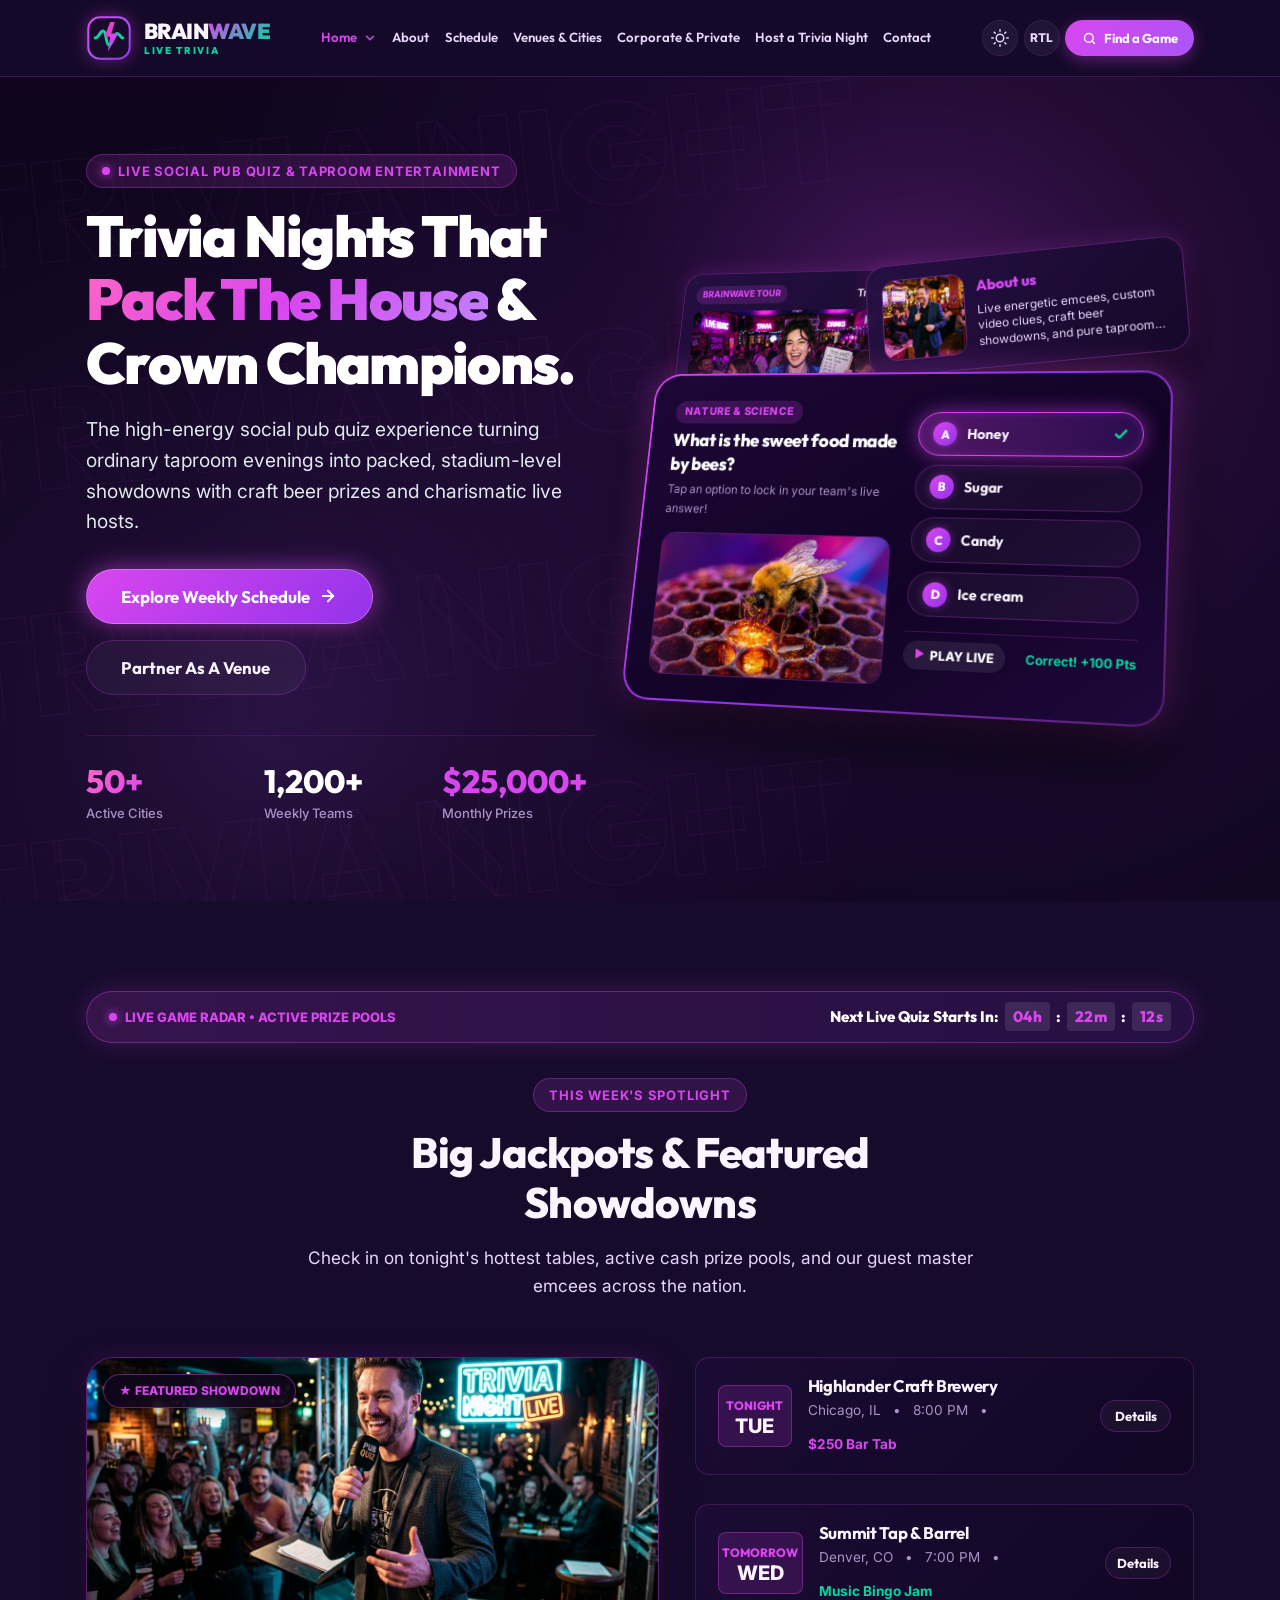
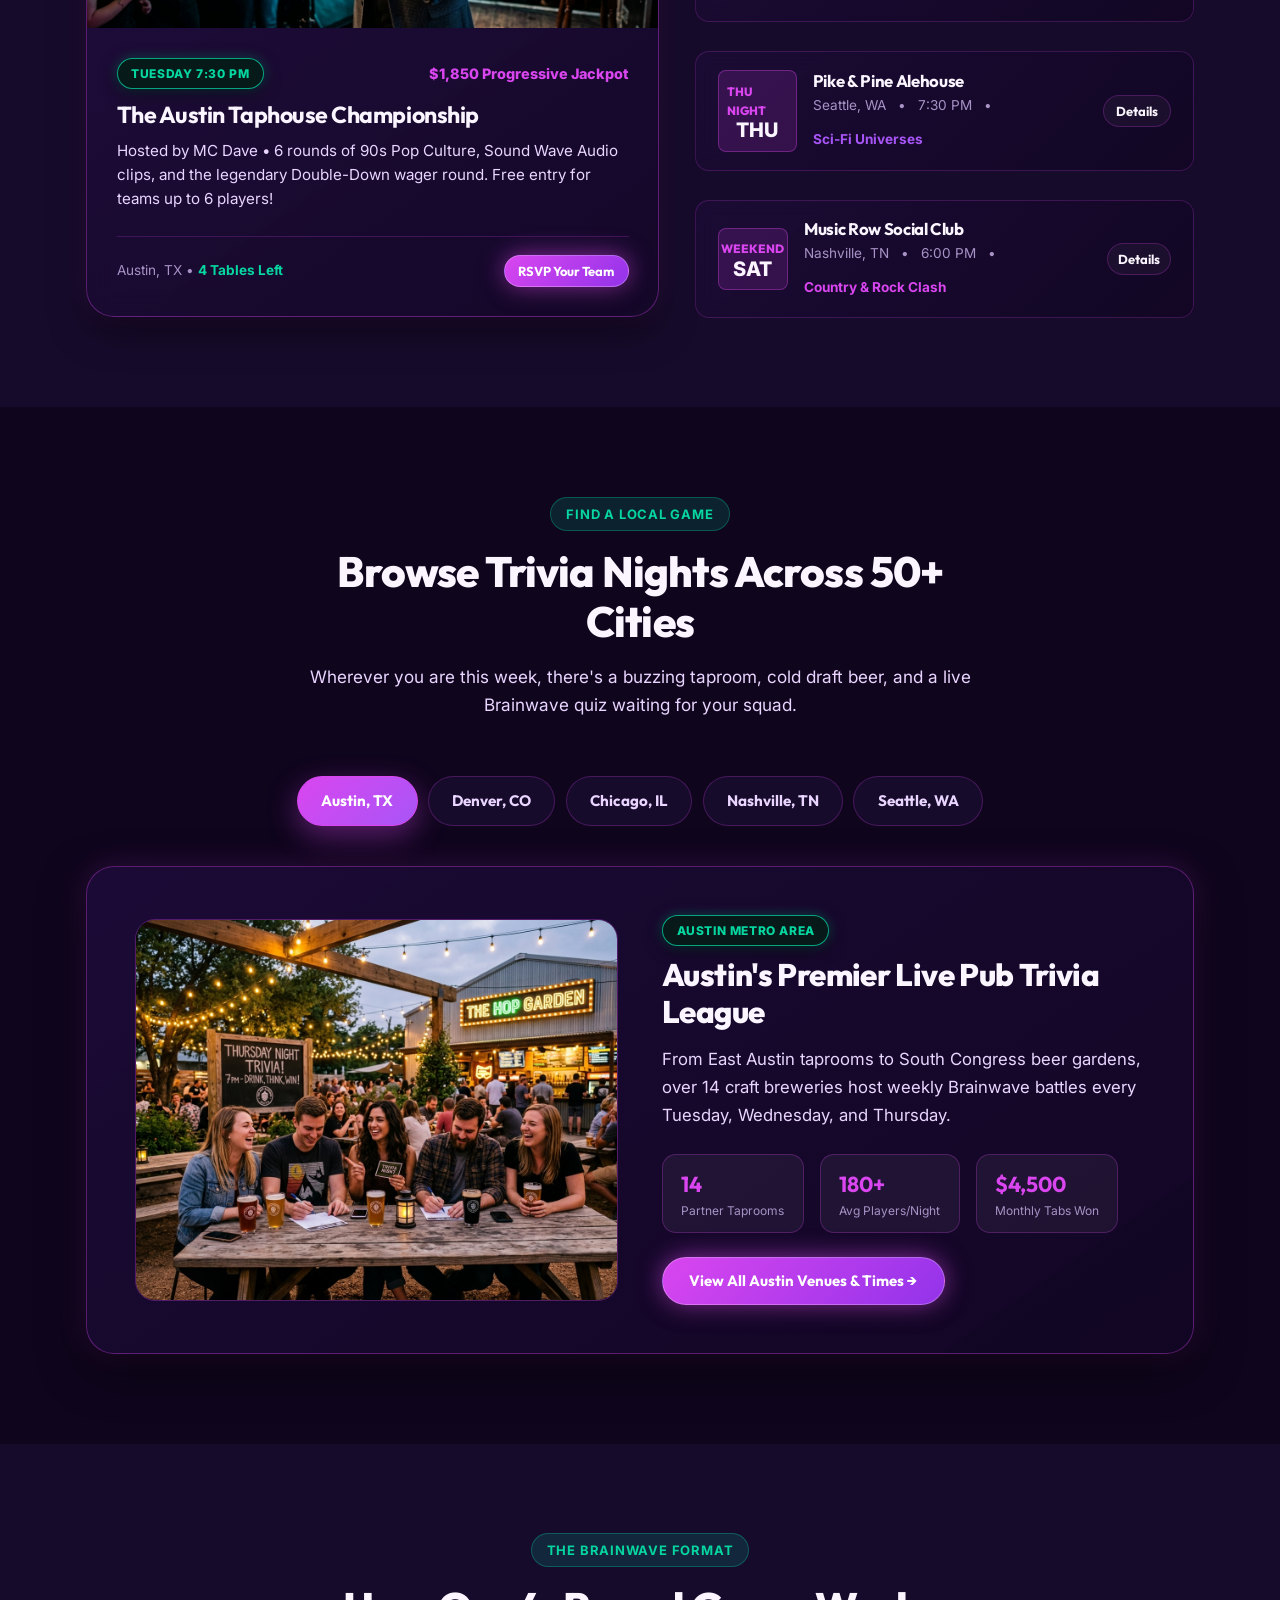
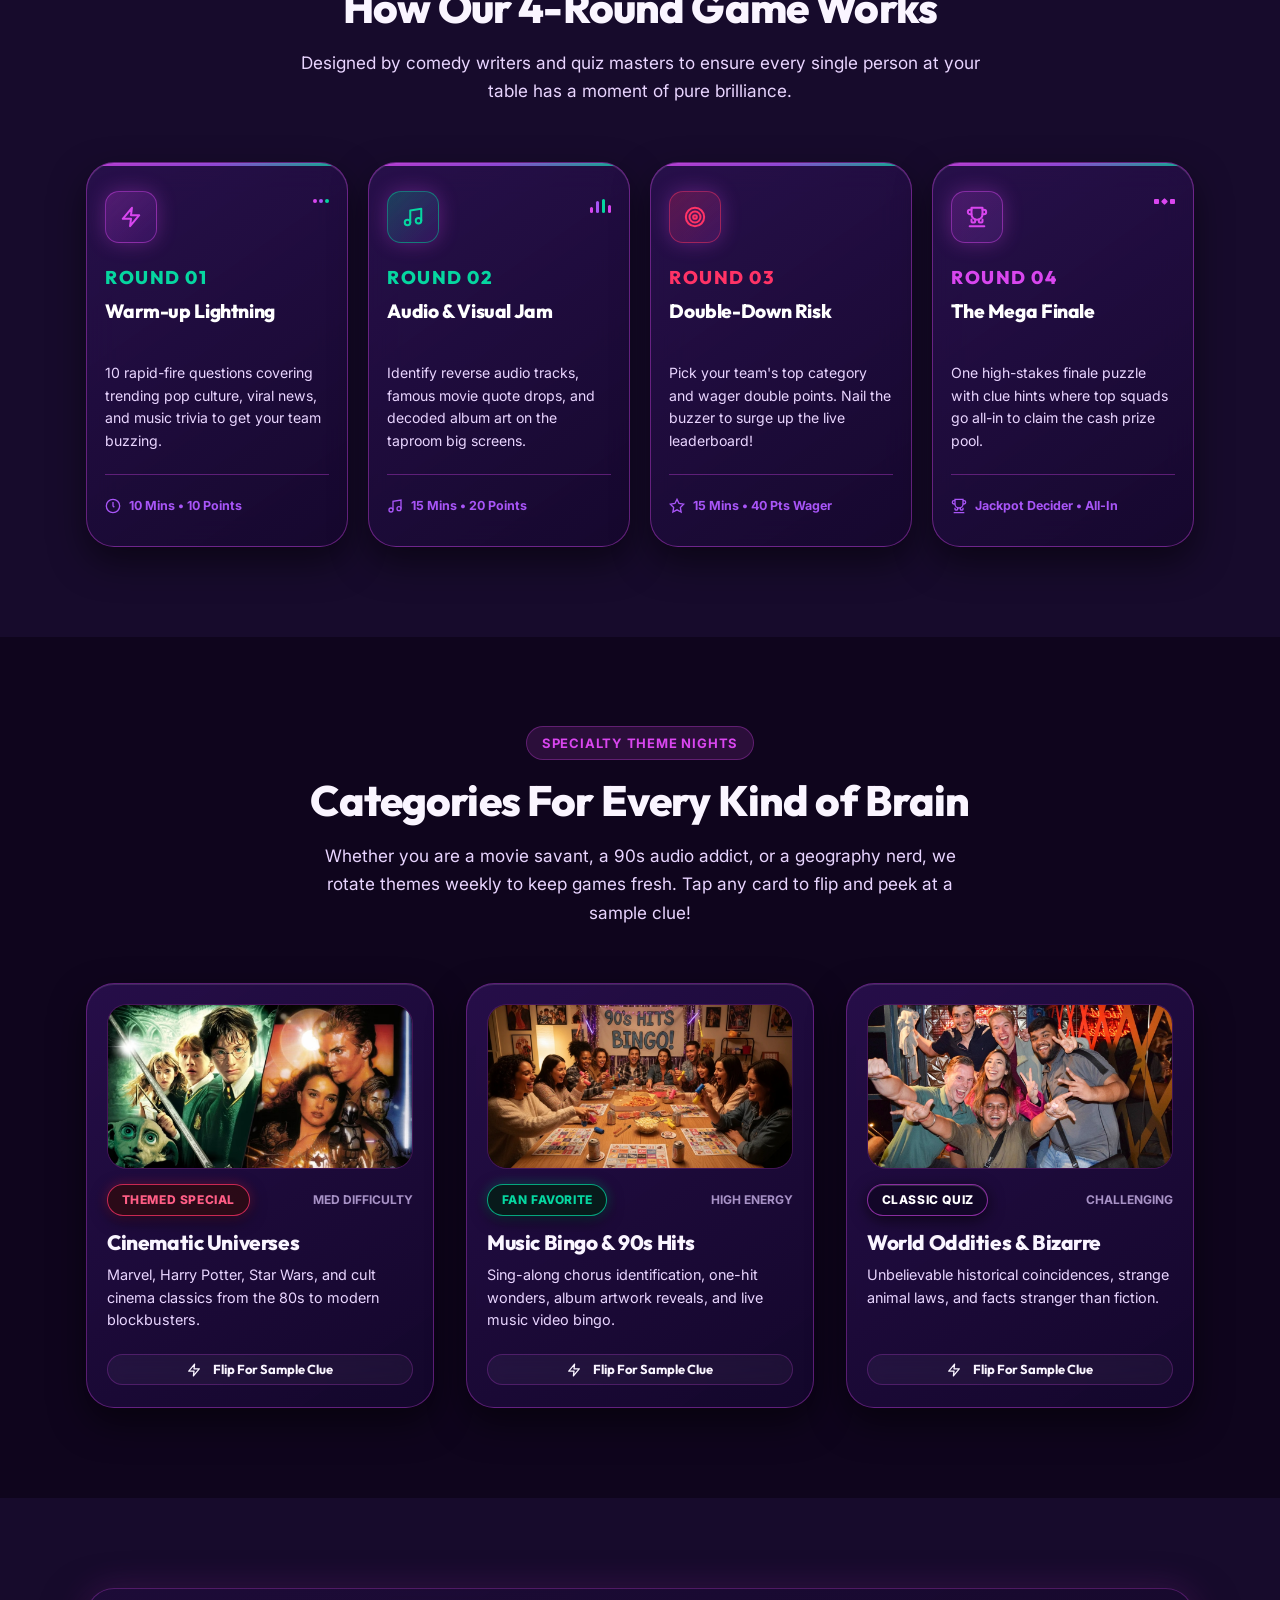
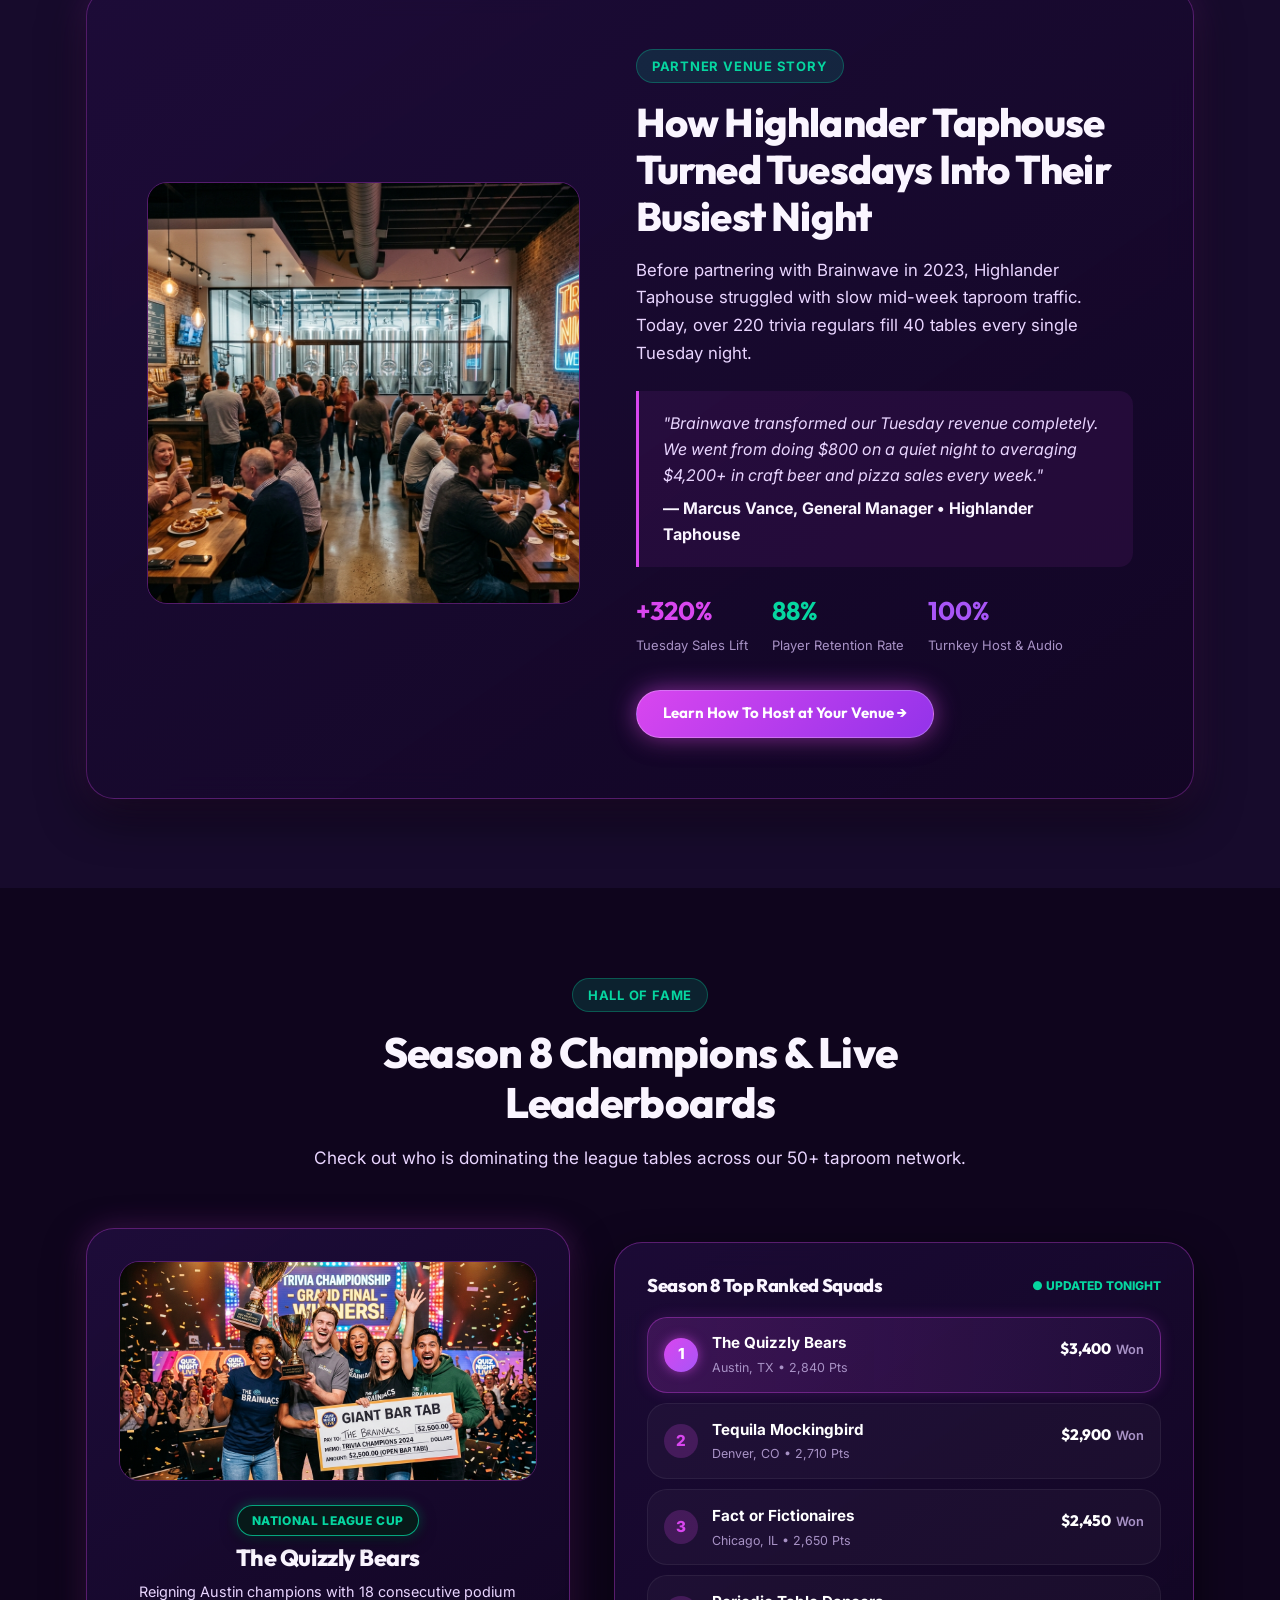
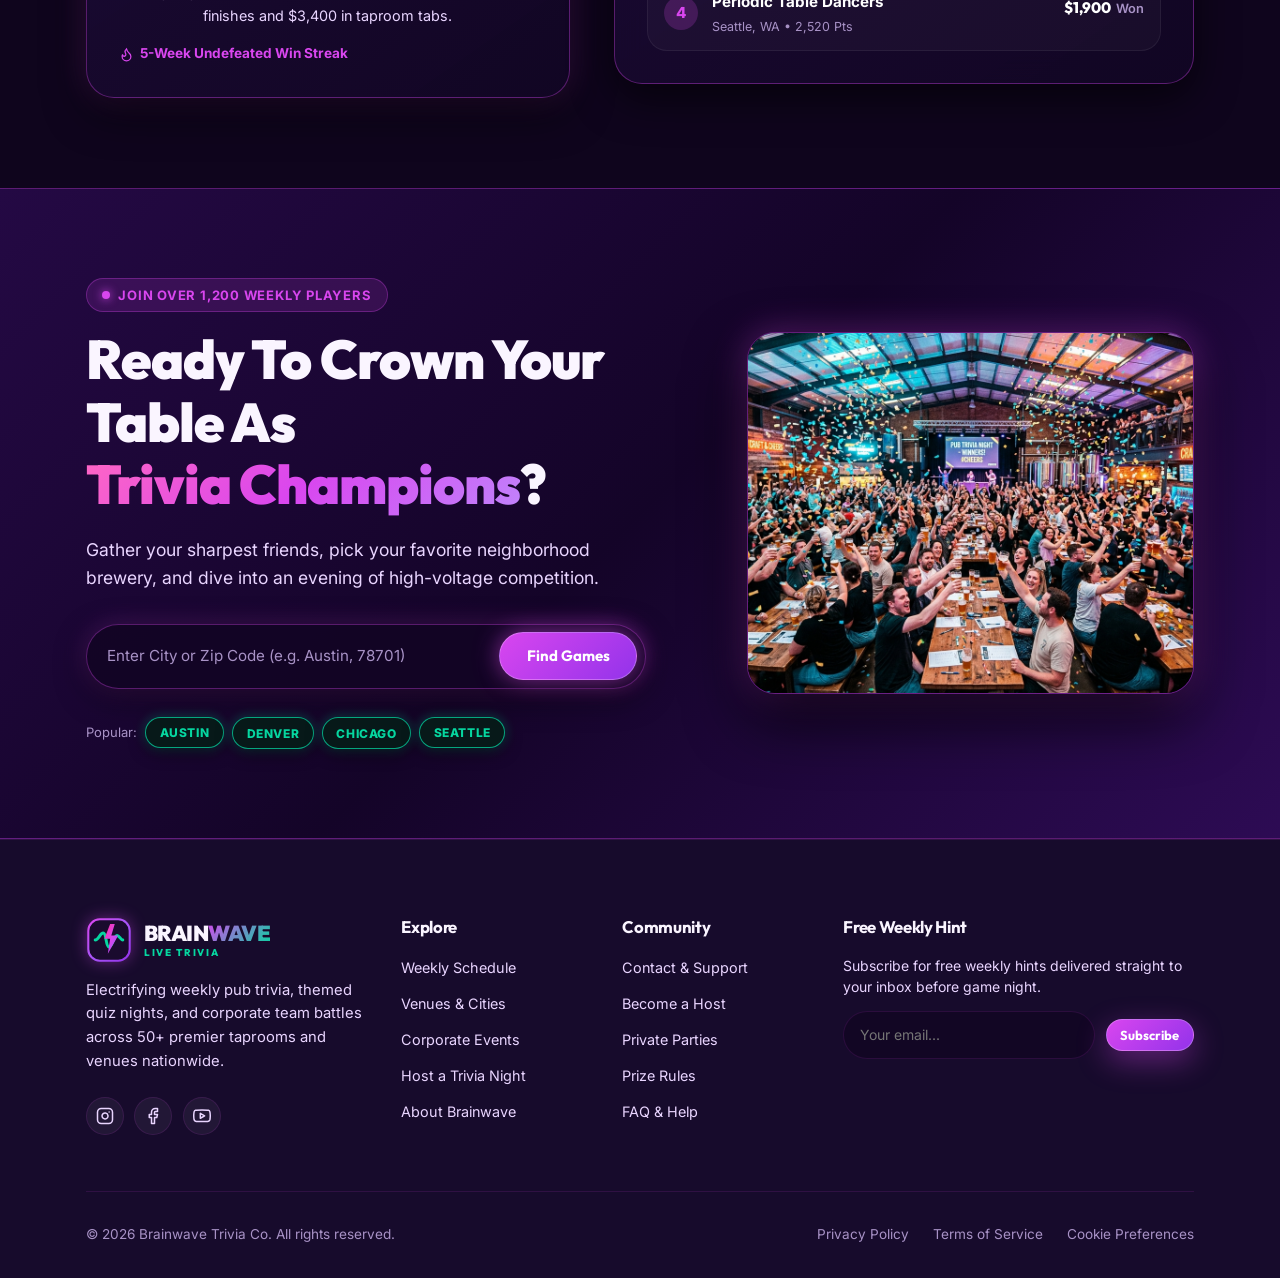
==== commit df7d571c: "first commit" ====
--- a/index.html
+++ b/index.html
@@ -161,15 +161,14 @@
             <span style="font-size:0.75rem; font-weight:800;">RTL</span>
           </button>
 
-          <!-- CTA Login Button -->
-          <a href="login.html" class="btn btn-primary btn-sm" id="navLoginBtn">
+          <!-- Primary CTA -->
+          <a href="schedule.html" class="btn btn-primary btn-sm" id="navPrimaryCta">
             <svg width="15" height="15" viewBox="0 0 24 24" fill="none" stroke="currentColor" stroke-width="2.2"
               stroke-linecap="round" stroke-linejoin="round">
-              <path d="M15 3h4a2 2 0 0 1 2 2v14a2 2 0 0 1-2 2h-4"></path>
-              <polyline points="10 17 15 12 10 7"></polyline>
-              <line x1="15" y1="12" x2="3" y2="12"></line>
+              <circle cx="11" cy="11" r="7"></circle>
+              <line x1="20" y1="20" x2="16" y2="16"></line>
             </svg>
-            <span>Login</span>
+            <span>Find a Game</span>
           </a>
 
           <!-- Mobile Hamburger Toggle -->
@@ -268,14 +267,13 @@
     </div>
 
     <div class="mobile-drawer-footer">
-      <a href="login.html" class="btn btn-primary" style="width:100%; justify-content:center;">
+      <a href="schedule.html" class="btn btn-primary" style="width:100%; justify-content:center;">
         <svg width="16" height="16" viewBox="0 0 24 24" fill="none" stroke="currentColor" stroke-width="2.2"
           stroke-linecap="round" stroke-linejoin="round" style="margin-right: 0.5rem;">
-          <path d="M15 3h4a2 2 0 0 1 2 2v14a2 2 0 0 1-2 2h-4"></path>
-          <polyline points="10 17 15 12 10 7"></polyline>
-          <line x1="15" y1="12" x2="3" y2="12"></line>
+          <circle cx="11" cy="11" r="7"></circle>
+          <line x1="20" y1="20" x2="16" y2="16"></line>
         </svg>
-        <span>Login</span>
+        <span>Find a Game</span>
       </a>
     </div>
   </aside>
--- a/assets/css/style.css
+++ b/assets/css/style.css
@@ -779,7 +779,7 @@
   transform: translateY(-1px);
 }
 
-#navLoginBtn {
+#navPrimaryCta {
   height: 38px;
   min-height: 38px;
   padding: 0 1.15rem;
@@ -801,18 +801,18 @@
   white-space: nowrap;
 }
 
-#navLoginBtn:hover {
+#navPrimaryCta:hover {
   transform: translateY(-2px);
   box-shadow: 0 6px 20px rgba(217, 70, 239, 0.55);
   color: #FFFFFF;
 }
 
-#navLoginBtn span {
+#navPrimaryCta span {
   display: inline-block;
   line-height: 1;
 }
 
-#navLoginBtn svg {
+#navPrimaryCta svg {
   width: 15px;
   height: 15px;
   flex-shrink: 0;
@@ -5662,28 +5662,30 @@
   justify-content: center;
   gap: 0.75rem;
   flex-wrap: wrap;
-  max-width: 980px;
+  max-width: 1080px;
   margin: 0 auto;
 }
 
 .day-strip-btn {
-  flex: 1;
-  min-width: 105px;
+  flex: 1 1 105px;
+  min-width: 100px;
+  max-width: 130px;
   background: linear-gradient(145deg, rgba(38, 14, 74, 0.75) 0%, rgba(18, 6, 38, 0.9) 100%);
   border: 1.5px solid rgba(217, 70, 239, 0.25);
   border-radius: var(--radius-lg);
-  padding: 0.85rem 0.6rem;
+  padding: 0.85rem 0.5rem;
   display: flex;
   flex-direction: column;
   align-items: center;
   cursor: pointer;
   transition: all var(--transition-normal);
   backdrop-filter: blur(10px);
+  user-select: none;
 }
 
 .day-strip-btn:hover {
   border-color: var(--brand-primary);
-  transform: translateY(-4px);
+  transform: translateY(-3px);
   background: linear-gradient(145deg, rgba(55, 20, 105, 0.85) 0%, rgba(28, 9, 58, 0.95) 100%);
 }
 
@@ -5714,14 +5716,17 @@
   font-weight: 800;
   color: #06D6A0;
   background: rgba(6, 214, 160, 0.15);
-  padding: 0.15rem 0.5rem;
+  padding: 0.18rem 0.55rem;
   border-radius: var(--radius-full);
   border: 1px solid rgba(6, 214, 160, 0.3);
+  transition: all var(--transition-fast);
+  white-space: nowrap;
 }
 
 .day-strip-btn.active .day-count-badge {
   background: #06D6A0;
   color: #1A0B2E;
+  font-weight: 900;
 }
 
 /* Section 2: Multi-Parameter Filter Box */
@@ -8331,16 +8336,20 @@
   display: flex;
   flex-direction: column;
   gap: 0.45rem;
+  min-width: 0;
 }
 
 .form-field label {
   font-size: 0.875rem;
   font-weight: 800;
   color: #FFFFFF;
+  margin-bottom: 0.2rem;
+  line-height: 1.3;
 }
 
 .form-field input,
-.form-field select {
+.form-field select,
+.form-field textarea {
   width: 100%;
   max-width: 100%;
   box-sizing: border-box;
@@ -8352,7 +8361,13 @@
   font-size: 1rem;
   line-height: 1.4;
   outline: none;
+  font-family: inherit;
   transition: border-color var(--transition-fast), box-shadow var(--transition-fast), background var(--transition-fast);
+}
+
+.form-field textarea {
+  resize: vertical;
+  min-height: 110px;
 }
 
 .form-field select {
@@ -8377,7 +8392,8 @@
 }
 
 .form-field input:focus,
-.form-field select:focus {
+.form-field select:focus,
+.form-field textarea:focus {
   border-color: var(--brand-primary);
   box-shadow: 0 0 0 3px rgba(217, 70, 239, 0.25), 0 0 15px rgba(217, 70, 239, 0.35);
   background: rgba(38, 14, 74, 0.95);
@@ -8773,15 +8789,37 @@
   padding: 1.5rem 2rem;
   flex-wrap: wrap;
   gap: 1.5rem;
+  width: 100%;
+  box-sizing: border-box;
+}
+
+.quote-estimate-info {
+  display: flex;
+  flex-direction: column;
+}
+
+.quote-estimate-label {
+  font-size: 0.825rem;
+  font-weight: 800;
+  color: var(--brand-cyan, #06D6A0);
+  text-transform: uppercase;
+  letter-spacing: 0.05em;
+  display: block;
 }
 
 .estimate-price-val {
   font-family: var(--font-heading);
-  font-size: 2.4rem;
+  font-size: 2.5rem;
   font-weight: 900;
   color: #06D6A0;
-  line-height: 1;
+  line-height: 1.1;
   margin: 0.25rem 0;
+}
+
+.quote-estimate-desc {
+  font-size: 0.85rem;
+  color: var(--text-muted);
+  display: block;
 }
 
 /* Corporate FAQ Accordion (Section 8) */
@@ -8913,12 +8951,28 @@
   color: #1A0B2E;
 }
 
-[data-theme="light"] .form-field input {
+[data-theme="light"] .form-field input,
+[data-theme="light"] .form-field select,
+[data-theme="light"] .form-field textarea {
   background: #FAF7FD;
   border-color: rgba(217, 70, 239, 0.25);
   color: #1A0B2E;
 }
 
+[data-theme="light"] .form-field input:focus,
+[data-theme="light"] .form-field select:focus,
+[data-theme="light"] .form-field textarea:focus {
+  background: #FFFFFF;
+  border-color: var(--brand-primary);
+  box-shadow: 0 0 0 3px rgba(217, 70, 239, 0.2), 0 4px 12px rgba(217, 70, 239, 0.15);
+}
+
+[data-theme="light"] .form-field input::placeholder,
+[data-theme="light"] .form-field textarea::placeholder {
+  color: #7C6892;
+  opacity: 1;
+}
+
 [data-theme="light"] .form-field select option {
   background-color: #FFFFFF !important;
   color: #1A0B2E !important;
@@ -8926,6 +8980,20 @@
 
 [data-theme="light"] .quote-estimate-summary {
   background: #FAF7FD;
+  border-color: rgba(217, 70, 239, 0.25);
+  box-shadow: 0 10px 30px rgba(76, 45, 116, 0.06);
+}
+
+[data-theme="light"] .quote-estimate-label {
+  color: #7E22CE;
+}
+
+[data-theme="light"] .estimate-price-val {
+  color: #059669;
+}
+
+[data-theme="light"] .quote-estimate-desc {
+  color: #4C2D74;
 }
 
 [data-theme="light"] .format-showcase-title,
@@ -9162,14 +9230,52 @@
   backdrop-filter: blur(16px);
   box-shadow: 0 20px 50px rgba(0, 0, 0, 0.7), 0 0 35px rgba(217, 70, 239, 0.25);
   margin-top: 1rem;
-}
-
-.host-metric-item {
+  width: 100%;
+  box-sizing: border-box;
+}
+
+.host-metric-item,
+.about-metric-item {
   display: flex;
   flex-direction: column;
   align-items: center;
+  justify-content: flex-start;
   text-align: center;
   gap: 0.35rem;
+  min-width: 0;
+  width: 100%;
+  box-sizing: border-box;
+}
+
+.host-metric-item .metric-num,
+.about-metric-item .metric-num {
+  font-family: var(--font-heading);
+  font-size: clamp(1.85rem, 3.5vw, 2.5rem);
+  font-weight: 900;
+  line-height: 1.1;
+  display: flex;
+  align-items: center;
+  justify-content: center;
+  min-height: 2.75rem;
+  width: 100%;
+}
+
+.host-metric-item .metric-label,
+.about-metric-item .metric-label {
+  font-size: 0.825rem;
+  font-weight: 800;
+  color: #FFFFFF;
+  text-transform: uppercase;
+  letter-spacing: 0.04em;
+  line-height: 1.35;
+  display: flex;
+  align-items: center;
+  justify-content: center;
+  text-align: center;
+  min-height: 2.85em;
+  max-width: 220px;
+  margin-inline: auto;
+  width: 100%;
 }
 
 /* Section 2: Slow Tuesday vs. Brainwave Tuesday Comparison */
@@ -10198,8 +10304,25 @@
   display: flex;
   flex-direction: column;
   align-items: center;
+  justify-content: center;
   text-align: center;
   gap: 0.35rem;
+  min-width: 0;
+}
+
+.about-metric-item .metric-num {
+  font-size: clamp(1.85rem, 3.5vw, 2.5rem);
+  font-weight: 900;
+  line-height: 1.1;
+  display: block;
+}
+
+.about-metric-item .metric-label {
+  font-size: 0.85rem;
+  font-weight: 700;
+  color: #FFFFFF;
+  line-height: 1.3;
+  display: block;
 }
 
 /* Section 2: 4 Pillars Philosophy Bento */
@@ -10844,6 +10967,10 @@
   box-shadow: 0 10px 30px rgba(76, 45, 116, 0.08);
 }
 
+[data-theme="light"] .about-metric-item .metric-label {
+  color: #4C2D74;
+}
+
 [data-theme="light"] .pillar-card:hover,
 [data-theme="light"] .timeline-step-card:hover,
 [data-theme="light"] .writer-step-item:hover,
@@ -11038,11 +11165,61 @@
   background: linear-gradient(145deg, rgba(38, 14, 74, 0.8) 0%, rgba(18, 6, 38, 0.95) 100%);
   border: 2px solid var(--brand-primary);
   border-radius: var(--radius-2xl);
-  padding: 3rem 2.5rem;
+  padding: 2.75rem 2.25rem;
   box-shadow: 0 25px 60px rgba(0, 0, 0, 0.8), 0 0 45px rgba(217, 70, 239, 0.35);
   backdrop-filter: blur(16px);
   width: 100%;
   box-sizing: border-box;
+}
+
+.pane-header,
+.info-header {
+  text-align: center;
+  display: flex;
+  flex-direction: column;
+  align-items: center;
+  justify-content: center;
+  margin-bottom: 1.5rem;
+  width: 100%;
+}
+
+.pane-header .category-pill,
+.info-header .highlight-badge {
+  display: inline-flex;
+  align-items: center;
+  justify-content: center;
+  height: 30px;
+  padding: 0.35rem 0.95rem;
+  font-size: 0.725rem;
+  font-weight: 800;
+  border-radius: var(--radius-full);
+  align-self: center;
+  margin-inline: auto;
+  margin-bottom: 0.75rem;
+  box-sizing: border-box;
+}
+
+.pane-header h2,
+.info-header h3 {
+  font-size: 1.85rem;
+  font-weight: 900;
+  margin-bottom: 0.5rem;
+  text-align: center;
+  line-height: 1.25;
+  width: 100%;
+  color: var(--text-primary, #FFFFFF);
+}
+
+.pane-header p,
+.info-header p {
+  font-size: 0.95rem;
+  color: var(--text-secondary);
+  line-height: 1.5;
+  text-align: center;
+  max-width: 480px;
+  margin-inline: auto;
+  width: 100%;
+  margin-bottom: 0;
 }
 
 .form-row-2 {
@@ -11050,6 +11227,20 @@
   grid-template-columns: 1fr 1fr;
   gap: 1.25rem;
   margin-bottom: 1.25rem;
+  align-items: start;
+}
+
+.form-row-2 .form-field {
+  display: flex;
+  flex-direction: column;
+}
+
+.form-row-2 .form-field label {
+  display: flex;
+  align-items: flex-end;
+  min-height: 2.4em;
+  line-height: 1.25;
+  margin-bottom: 0.35rem;
 }
 
 .contact-info-pane {
@@ -11065,7 +11256,7 @@
   background: linear-gradient(145deg, rgba(38, 14, 74, 0.75) 0%, rgba(18, 6, 38, 0.9) 100%);
   border: 1.5px solid rgba(217, 70, 239, 0.3);
   border-radius: var(--radius-xl);
-  padding: 2.5rem 2.25rem;
+  padding: 2.75rem 2.25rem;
   backdrop-filter: blur(12px);
   box-shadow: 0 15px 40px rgba(0, 0, 0, 0.6);
   flex: 1;
@@ -11073,9 +11264,11 @@
   box-sizing: border-box;
   display: flex;
   flex-direction: column;
-}
-
-.highlight-badge {
+  align-items: center;
+}
+
+.highlight-badge,
+.info-highlight-card .highlight-badge {
   font-size: 0.725rem;
   font-weight: 900;
   color: #06D6A0;
@@ -11083,21 +11276,33 @@
   border: 1px solid rgba(6, 214, 160, 0.4);
   padding: 0.35rem 0.85rem;
   border-radius: var(--radius-full);
-  display: inline-block;
-  margin-bottom: 0.85rem;
+  display: inline-flex;
+  align-items: center;
+  justify-content: center;
+  gap: 0.35rem;
+  width: fit-content;
+  max-width: max-content;
+  align-self: center;
+  margin-inline: auto;
+  margin-bottom: 0.75rem;
 }
 
 .info-highlight-card h3 {
-  font-size: 1.35rem;
+  font-size: 1.85rem;
   font-weight: 900;
   color: #FFFFFF;
-  margin-bottom: 0.65rem;
+  margin-bottom: 0.5rem;
+  text-align: center;
+  line-height: 1.25;
+  width: 100%;
 }
 
 .info-highlight-card p {
-  font-size: 0.885rem;
+  font-size: 0.95rem;
   color: var(--text-secondary);
-  line-height: 1.55;
+  line-height: 1.5;
+  text-align: center;
+  width: 100%;
   margin-bottom: 1.75rem;
 }
 
@@ -11106,6 +11311,8 @@
   gap: 1rem;
   align-items: flex-start;
   margin-bottom: 1.25rem;
+  width: 100%;
+  text-align: left;
 }
 
 .method-icon {
@@ -11158,6 +11365,99 @@
 
 .venue-fast-box strong {
   color: var(--brand-cyan);
+}
+
+/* Contact Trust & Operational Guarantee Sub-Card */
+.contact-trust-card {
+  margin-top: 1.5rem;
+  padding: 1.25rem 1.35rem;
+  background: rgba(147, 51, 234, 0.1);
+  border: 1px solid rgba(217, 70, 239, 0.25);
+  border-radius: var(--radius-lg, 12px);
+  width: 100%;
+  box-sizing: border-box;
+}
+
+.trust-card-header {
+  display: flex;
+  align-items: center;
+  justify-content: space-between;
+  gap: 0.75rem;
+  margin-bottom: 0.85rem;
+  padding-bottom: 0.65rem;
+  border-bottom: 1px solid rgba(217, 70, 239, 0.2);
+}
+
+.trust-status-indicator {
+  display: flex;
+  align-items: center;
+  gap: 0.5rem;
+}
+
+.live-pulse-dot {
+  width: 8px;
+  height: 8px;
+  border-radius: 50%;
+  background-color: #06D6A0;
+  box-shadow: 0 0 8px #06D6A0;
+  display: inline-block;
+  animation: pulseLiveDot 2s infinite ease-in-out;
+}
+
+@keyframes pulseLiveDot {
+  0%, 100% {
+    transform: scale(1);
+    opacity: 1;
+  }
+  50% {
+    transform: scale(1.35);
+    opacity: 0.65;
+  }
+}
+
+.trust-title {
+  font-size: 0.85rem;
+  font-weight: 800;
+  color: #FFFFFF;
+  letter-spacing: 0.02em;
+}
+
+.trust-status-badge {
+  font-size: 0.68rem;
+  font-weight: 800;
+  color: #06D6A0;
+  background: rgba(6, 214, 160, 0.15);
+  border: 1px solid rgba(6, 214, 160, 0.4);
+  padding: 0.15rem 0.5rem;
+  border-radius: var(--radius-full, 999px);
+  text-transform: uppercase;
+  letter-spacing: 0.04em;
+}
+
+.trust-perks-list {
+  display: flex;
+  flex-direction: column;
+  gap: 0.65rem;
+}
+
+.trust-perk-item {
+  display: flex;
+  align-items: flex-start;
+  gap: 0.65rem;
+  font-size: 0.825rem;
+  color: var(--text-secondary, #D1D5DB);
+  line-height: 1.45;
+  text-align: left;
+}
+
+.trust-perk-item svg {
+  flex-shrink: 0;
+  margin-top: 0.15rem;
+}
+
+.trust-perk-item strong {
+  color: #FFFFFF;
+  font-weight: 700;
 }
 
 /* Section 3: Studios Grid */
@@ -11329,20 +11629,24 @@
   color: #FFFFFF;
 }
 
+[data-theme="light"] .pane-header h2,
+[data-theme="light"] .info-header h3,
 [data-theme="light"] .channel-card h4,
 [data-theme="light"] .info-highlight-card h3,
 [data-theme="light"] .contact-method-item strong,
 [data-theme="light"] .venue-fast-box h4,
 [data-theme="light"] .studio-city,
 [data-theme="light"] .studio-meta strong {
-  color: #1A0B2E;
-}
-
+  color: #1A0B2E !important;
+}
+
+[data-theme="light"] .pane-header p,
+[data-theme="light"] .info-header p,
 [data-theme="light"] .channel-card p,
 [data-theme="light"] .info-highlight-card p,
 [data-theme="light"] .venue-fast-box p,
 [data-theme="light"] .studio-address {
-  color: #4C2D74;
+  color: #4C2D74 !important;
 }
 
 [data-theme="light"] .studio-link {
@@ -14302,9 +14606,24 @@
   background: rgba(217, 70, 239, 0.2);
 }
 
-
-
-
-
-
-
+/* Contact Trust Card Light Mode */
+[data-theme="light"] .contact-trust-card {
+  background: rgba(147, 51, 234, 0.05);
+  border-color: rgba(217, 70, 239, 0.3);
+}
+
+[data-theme="light"] .trust-card-header {
+  border-bottom-color: rgba(217, 70, 239, 0.18);
+}
+
+[data-theme="light"] .trust-title {
+  color: #1A0B2E;
+}
+
+[data-theme="light"] .trust-perk-item {
+  color: #4C2D74;
+}
+
+[data-theme="light"] .trust-perk-item strong {
+  color: #1A0B2E;
+}
--- a/assets/css/responsive.css
+++ b/assets/css/responsive.css
@@ -163,7 +163,7 @@
     border-radius: var(--radius-full);
   }
 
-  #navLoginBtn {
+  #navPrimaryCta {
     height: 36px;
     min-height: 36px;
     padding: 0 0.95rem;
@@ -346,9 +346,6 @@
   }
 
   .nav-menu,
-  #navLoginBtn,
-  .navbar-actions #navLoginBtn,
-  .navbar-actions .btn-primary,
   .navbar-actions .btn-accent {
     display: none !important;
   }
@@ -364,6 +361,18 @@
   .contact-channels-grid {
     grid-template-columns: repeat(2, 1fr) !important;
     gap: 1.5rem !important;
+  }
+
+  .contact-form-master-grid {
+    grid-template-columns: 1fr !important;
+    gap: 2.25rem !important;
+    max-width: 100% !important;
+  }
+
+  .contact-form-pane,
+  .contact-info-pane {
+    padding: 2.5rem 2rem !important;
+    width: 100% !important;
   }
 
   .footer-grid {
@@ -1167,13 +1176,50 @@
   }
 
   .host-metric-banner {
-    grid-template-columns: repeat(2, 1fr);
-    gap: 1.5rem;
-    padding: 2rem 1.5rem;
-  }
-
-  .host-metric-banner .metric-divider:nth-child(4) {
-    display: none;
+    display: grid !important;
+    grid-template-columns: repeat(2, 1fr) !important;
+    gap: 1.75rem 1.25rem !important;
+    padding: 1.75rem 1.5rem !important;
+    align-items: start !important;
+    width: 100% !important;
+    box-sizing: border-box !important;
+  }
+
+  .host-metric-banner .metric-divider {
+    display: none !important;
+  }
+
+  .host-metric-item {
+    display: flex !important;
+    flex-direction: column !important;
+    align-items: center !important;
+    justify-content: flex-start !important;
+    text-align: center !important;
+    padding: 0.25rem 0.5rem !important;
+    width: 100% !important;
+    box-sizing: border-box !important;
+  }
+
+  .host-metric-item .metric-num {
+    min-height: 2.5rem !important;
+    font-size: clamp(1.75rem, 3.5vw, 2.25rem) !important;
+    margin-bottom: 0.35rem !important;
+    display: flex !important;
+    align-items: center !important;
+    justify-content: center !important;
+    line-height: 1.1 !important;
+  }
+
+  .host-metric-item .metric-label {
+    min-height: 2.85em !important;
+    display: flex !important;
+    align-items: center !important;
+    justify-content: center !important;
+    text-align: center !important;
+    font-size: 0.8125rem !important;
+    line-height: 1.35 !important;
+    max-width: 200px !important;
+    margin-inline: auto !important;
   }
 
   .comparison-cards-grid {
@@ -1237,13 +1283,50 @@
   }
 
   .about-metric-banner {
-    grid-template-columns: repeat(2, 1fr);
-    gap: 1.5rem;
-    padding: 2rem 1.5rem;
-  }
-
-  .about-metric-banner .metric-divider:nth-child(4) {
-    display: none;
+    display: grid !important;
+    grid-template-columns: repeat(2, 1fr) !important;
+    gap: 1.75rem 1.25rem !important;
+    padding: 1.75rem 1.5rem !important;
+    align-items: start !important;
+    width: 100% !important;
+    box-sizing: border-box !important;
+  }
+
+  .about-metric-banner .metric-divider {
+    display: none !important;
+  }
+
+  .about-metric-item {
+    display: flex !important;
+    flex-direction: column !important;
+    align-items: center !important;
+    justify-content: flex-start !important;
+    text-align: center !important;
+    padding: 0.25rem 0.5rem !important;
+    width: 100% !important;
+    box-sizing: border-box !important;
+  }
+
+  .about-metric-item .metric-num {
+    min-height: 2.5rem !important;
+    font-size: clamp(1.75rem, 3.5vw, 2.25rem) !important;
+    margin-bottom: 0.35rem !important;
+    display: flex !important;
+    align-items: center !important;
+    justify-content: center !important;
+    line-height: 1.1 !important;
+  }
+
+  .about-metric-item .metric-label {
+    min-height: 2.85em !important;
+    display: flex !important;
+    align-items: center !important;
+    justify-content: center !important;
+    text-align: center !important;
+    font-size: 0.8125rem !important;
+    line-height: 1.35 !important;
+    max-width: 200px !important;
+    margin-inline: auto !important;
   }
 
   .philosophy-bento-grid {
@@ -1315,8 +1398,32 @@
   }
 
   .contact-form-master-grid {
-    grid-template-columns: 1fr;
-    gap: 2.5rem;
+    grid-template-columns: 1fr !important;
+    gap: 2.25rem !important;
+    max-width: 100% !important;
+  }
+
+  .contact-form-pane,
+  .contact-info-pane {
+    padding: 2.25rem 1.75rem !important;
+    width: 100% !important;
+  }
+
+  .form-row-2 {
+    grid-template-columns: 1fr !important;
+    gap: 1.25rem !important;
+  }
+
+  .form-row-2 .form-field label {
+    min-height: auto !important;
+    display: block !important;
+    margin-bottom: 0.35rem !important;
+  }
+
+  .partner-form-grid,
+  .quote-form-grid {
+    grid-template-columns: 1fr !important;
+    gap: 1.25rem !important;
   }
 
   .studios-grid {
@@ -1371,7 +1478,7 @@
     border-radius: var(--radius-full);
   }
 
-  #navLoginBtn {
+  #navPrimaryCta {
     height: 36px;
     min-height: 36px;
     padding: 0 0.95rem;
@@ -1690,15 +1797,26 @@
     overflow-x: auto !important;
     -webkit-overflow-scrolling: touch !important;
     justify-content: flex-start !important;
-    padding-bottom: 0.65rem !important;
-    gap: 0.5rem !important;
+    padding: 0.25rem 0.25rem 0.75rem 0.25rem !important;
+    gap: 0.55rem !important;
     scrollbar-width: thin !important;
+    scrollbar-color: rgba(217, 70, 239, 0.4) transparent !important;
+    touch-action: pan-x !important;
+  }
+
+  .week-days-strip::-webkit-scrollbar {
+    height: 4px !important;
+  }
+
+  .week-days-strip::-webkit-scrollbar-thumb {
+    background: rgba(217, 70, 239, 0.4) !important;
+    border-radius: 4px !important;
   }
 
   .day-strip-btn {
-    flex: 0 0 96px !important;
-    min-width: 96px !important;
-    padding: 0.65rem 0.4rem !important;
+    flex: 0 0 94px !important;
+    min-width: 94px !important;
+    padding: 0.65rem 0.35rem !important;
   }
 
   /* Home 2 Mobile Sections */
@@ -2041,12 +2159,16 @@
   }
 
   .host-metric-banner {
-    grid-template-columns: 1fr;
-    gap: 1.25rem;
+    display: grid !important;
+    grid-template-columns: repeat(2, 1fr) !important;
+    gap: 1.25rem 1rem !important;
+    padding: 1.5rem 1rem !important;
+    width: 100% !important;
+    box-sizing: border-box !important;
   }
 
   .host-metric-banner .metric-divider {
-    display: none;
+    display: none !important;
   }
 
   .turnkey-bento-grid {
@@ -2096,12 +2218,16 @@
   }
 
   .about-metric-banner {
-    grid-template-columns: 1fr;
-    gap: 1.25rem;
+    display: grid !important;
+    grid-template-columns: repeat(2, 1fr) !important;
+    gap: 1.25rem 1rem !important;
+    padding: 1.5rem 1rem !important;
+    width: 100% !important;
+    box-sizing: border-box !important;
   }
 
   .about-metric-banner .metric-divider {
-    display: none;
+    display: none !important;
   }
 
   .philosophy-bento-grid {
@@ -2374,6 +2500,15 @@
   .calc-big-num {
     font-size: 2.4rem !important;
   }
+
+  .contact-trust-card {
+    padding: 1rem 1rem !important;
+    margin-top: 1.25rem !important;
+  }
+
+  .trust-perk-item {
+    font-size: 0.8rem !important;
+  }
 }
 
 /* --------------------------------------------------------------------------
@@ -2396,7 +2531,7 @@
     min-height: 34px;
   }
 
-  #navLoginBtn {
+  #navPrimaryCta {
     height: 34px;
     min-height: 34px;
     padding: 0 0.85rem;
@@ -3215,4 +3350,198 @@
   }
 }
 
-
+/* --------------------------------------------------------------------------
+   Final Layout Polish
+   -------------------------------------------------------------------------- */
+.brand-logo {
+  gap: 0.75rem;
+}
+
+.brand-logo-badge {
+  width: 46px;
+  height: 46px;
+}
+
+.brand-logo-text .brand-title {
+  font-size: 1.35rem;
+  letter-spacing: -0.025em;
+}
+
+.brand-logo-text .brand-tagline {
+  font-size: 0.62rem;
+  letter-spacing: 0.17em;
+}
+
+.hero-grid {
+  grid-template-columns: minmax(0, 1.05fr) minmax(0, 1.15fr);
+  align-items: center;
+}
+
+.hero-content,
+.hero-showcase-stage {
+  min-width: 0;
+  align-self: center;
+}
+
+.hero-actions {
+  align-items: center;
+}
+
+.theme-special-card,
+.special-card-body {
+  min-width: 0;
+}
+
+.special-card-title,
+.special-card-desc {
+  overflow-wrap: anywhere;
+  text-align: left;
+}
+
+.special-card-footer {
+  flex-wrap: wrap;
+  gap: 0.75rem;
+}
+
+.about-highlight-pill {
+  position: relative;
+  justify-content: center;
+  text-align: center;
+  padding-inline: 2rem;
+}
+
+.about-highlight-pill > svg {
+  position: absolute;
+  left: 0.8rem;
+}
+
+.about-highlight-pill > span {
+  flex: 1;
+  text-align: center;
+}
+
+[data-theme="light"] .about-float-badge span {
+  color: #4C2D74;
+  font-weight: 600;
+}
+
+@media (max-width: 1200px) and (min-width: 992px) {
+  .brand-logo-badge {
+    width: 40px;
+    height: 40px;
+  }
+
+  .brand-logo-text .brand-title {
+    font-size: 1.15rem;
+  }
+
+  .brand-logo-text .brand-tagline {
+    font-size: 0.55rem;
+  }
+
+  .studios-grid {
+    grid-template-columns: repeat(2, minmax(0, 1fr));
+    gap: 1.5rem;
+  }
+
+  .studio-card {
+    min-width: 0;
+  }
+}
+
+@media (max-width: 767px) {
+  #navPrimaryCta {
+    display: none;
+  }
+
+  .brand-logo-badge {
+    width: 38px;
+    height: 38px;
+  }
+
+  .brand-logo-text .brand-title {
+    font-size: 1.15rem;
+  }
+
+  .brand-logo-text .brand-tagline {
+    font-size: 0.55rem;
+  }
+}
+
+@media (max-width: 480px) {
+  .brand-logo-badge {
+    width: 34px;
+    height: 34px;
+  }
+
+  .brand-logo-text .brand-title {
+    font-size: 1.05rem;
+  }
+
+  .brand-logo-text .brand-tagline {
+    font-size: 0.5rem;
+  }
+}
+
+@media (max-width: 375px) {
+  .champions-grid {
+    grid-template-columns: minmax(0, 1fr);
+    gap: 1rem;
+    width: 100%;
+  }
+
+  .champions-trophy-card,
+  .leaderboard-card {
+    min-width: 0;
+    width: 100%;
+  }
+
+  .leaderboard-card {
+    padding: 1rem 0.75rem;
+  }
+
+  .leaderboard-card > div:first-child {
+    align-items: flex-start !important;
+    gap: 0.5rem;
+  }
+
+  .leaderboard-card > div:first-child h4 {
+    min-width: 0;
+    font-size: 1rem !important;
+  }
+
+  .leaderboard-card > div:first-child > span {
+    max-width: 92px;
+    text-align: right;
+    line-height: 1.3;
+  }
+
+  .leaderboard-row {
+    min-width: 0;
+    gap: 0.45rem;
+    padding: 0.65rem 0.55rem;
+  }
+
+  .leaderboard-team-main {
+    min-width: 0;
+    gap: 0.45rem;
+  }
+
+  .leaderboard-team-details {
+    min-width: 0;
+  }
+
+  .leaderboard-team-name,
+  .leaderboard-team-meta {
+    white-space: normal;
+    overflow-wrap: anywhere;
+    line-height: 1.25;
+  }
+
+  .leaderboard-prize-badge {
+    flex-direction: column;
+    align-items: flex-end;
+    gap: 0;
+    white-space: nowrap;
+  }
+}
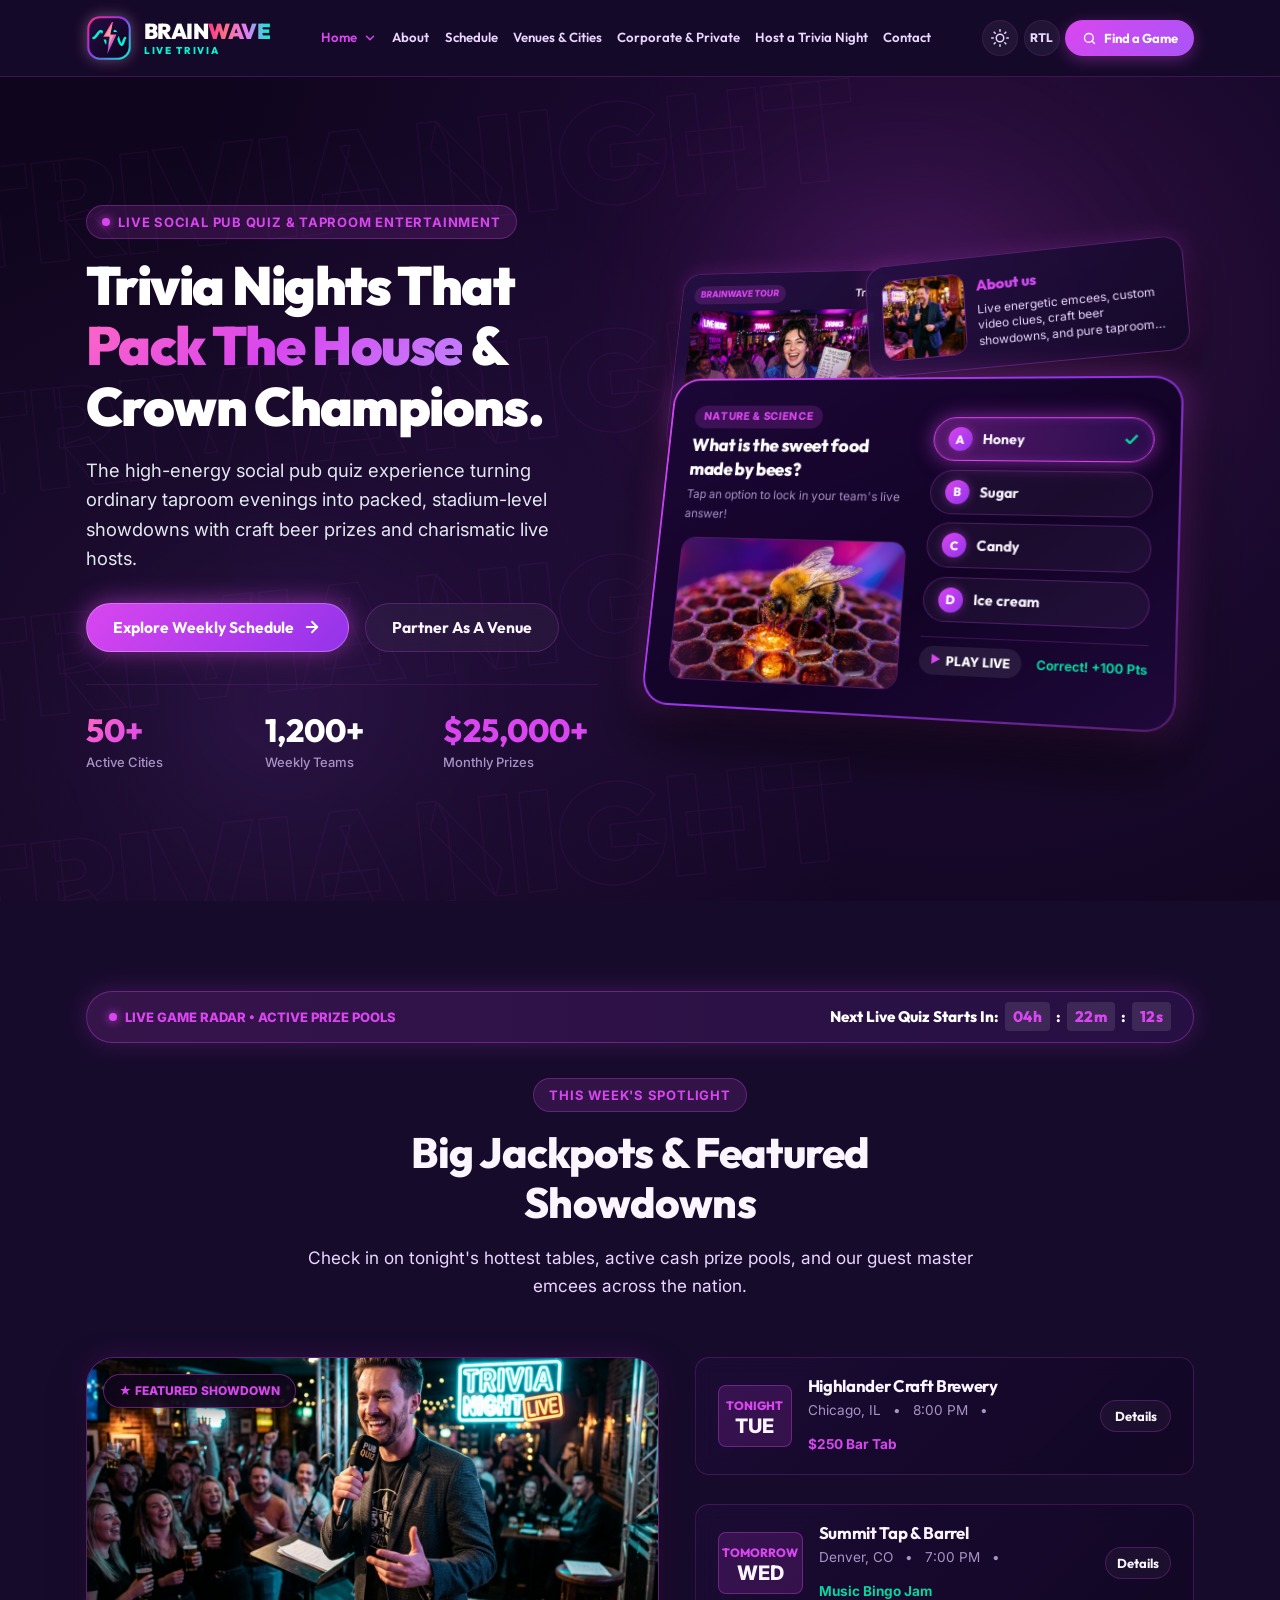
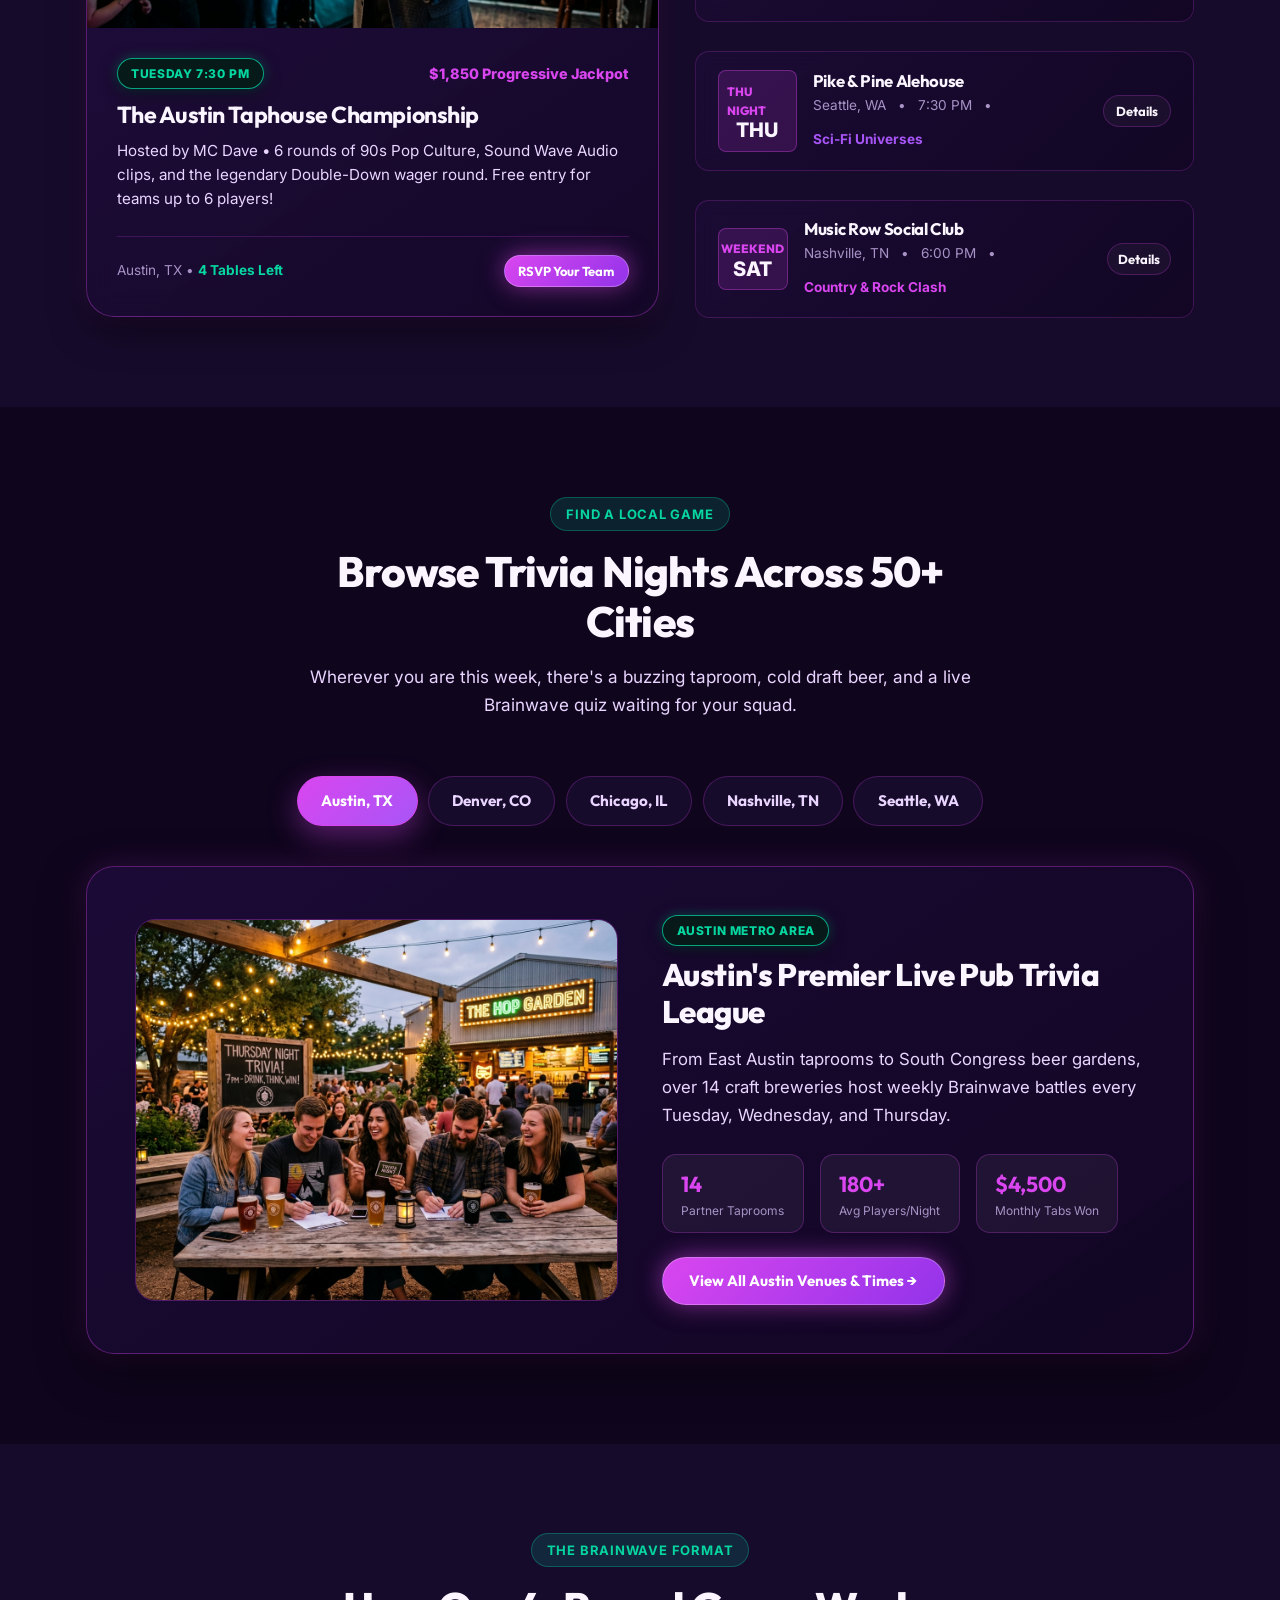
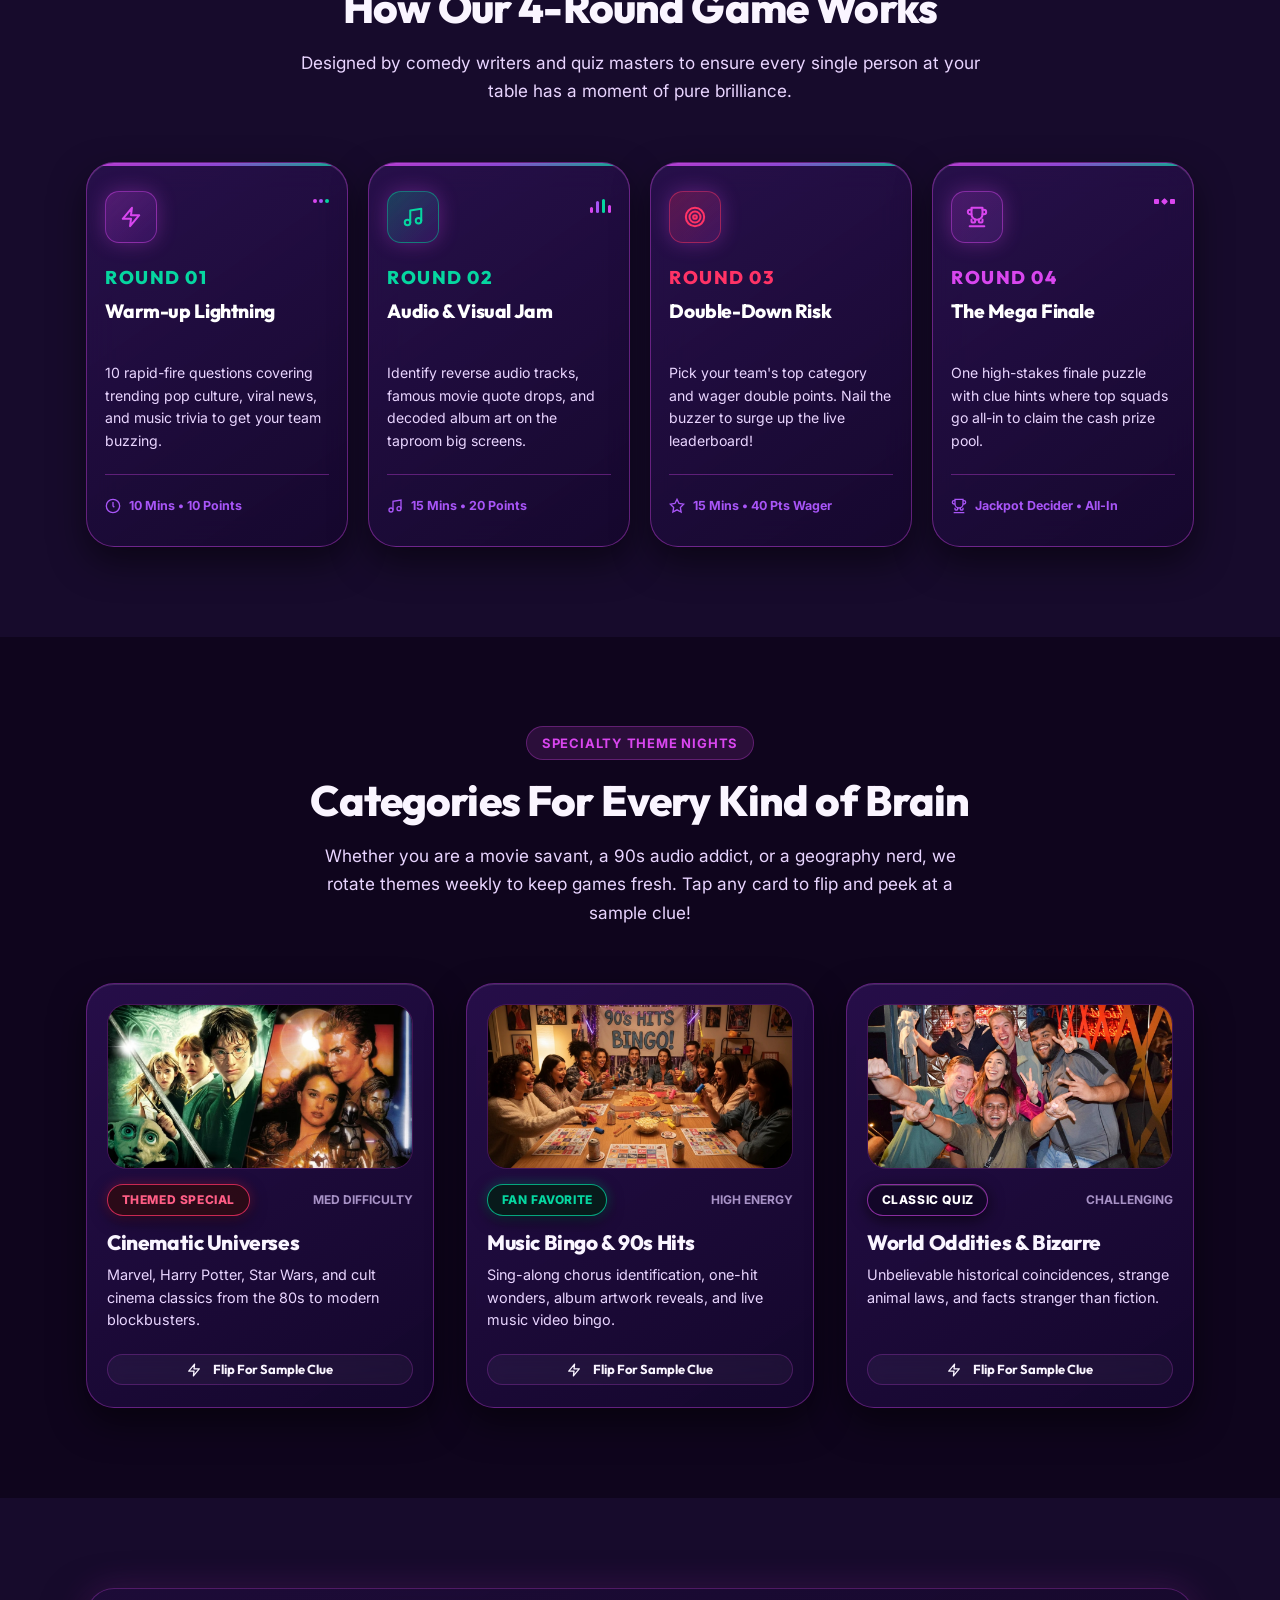
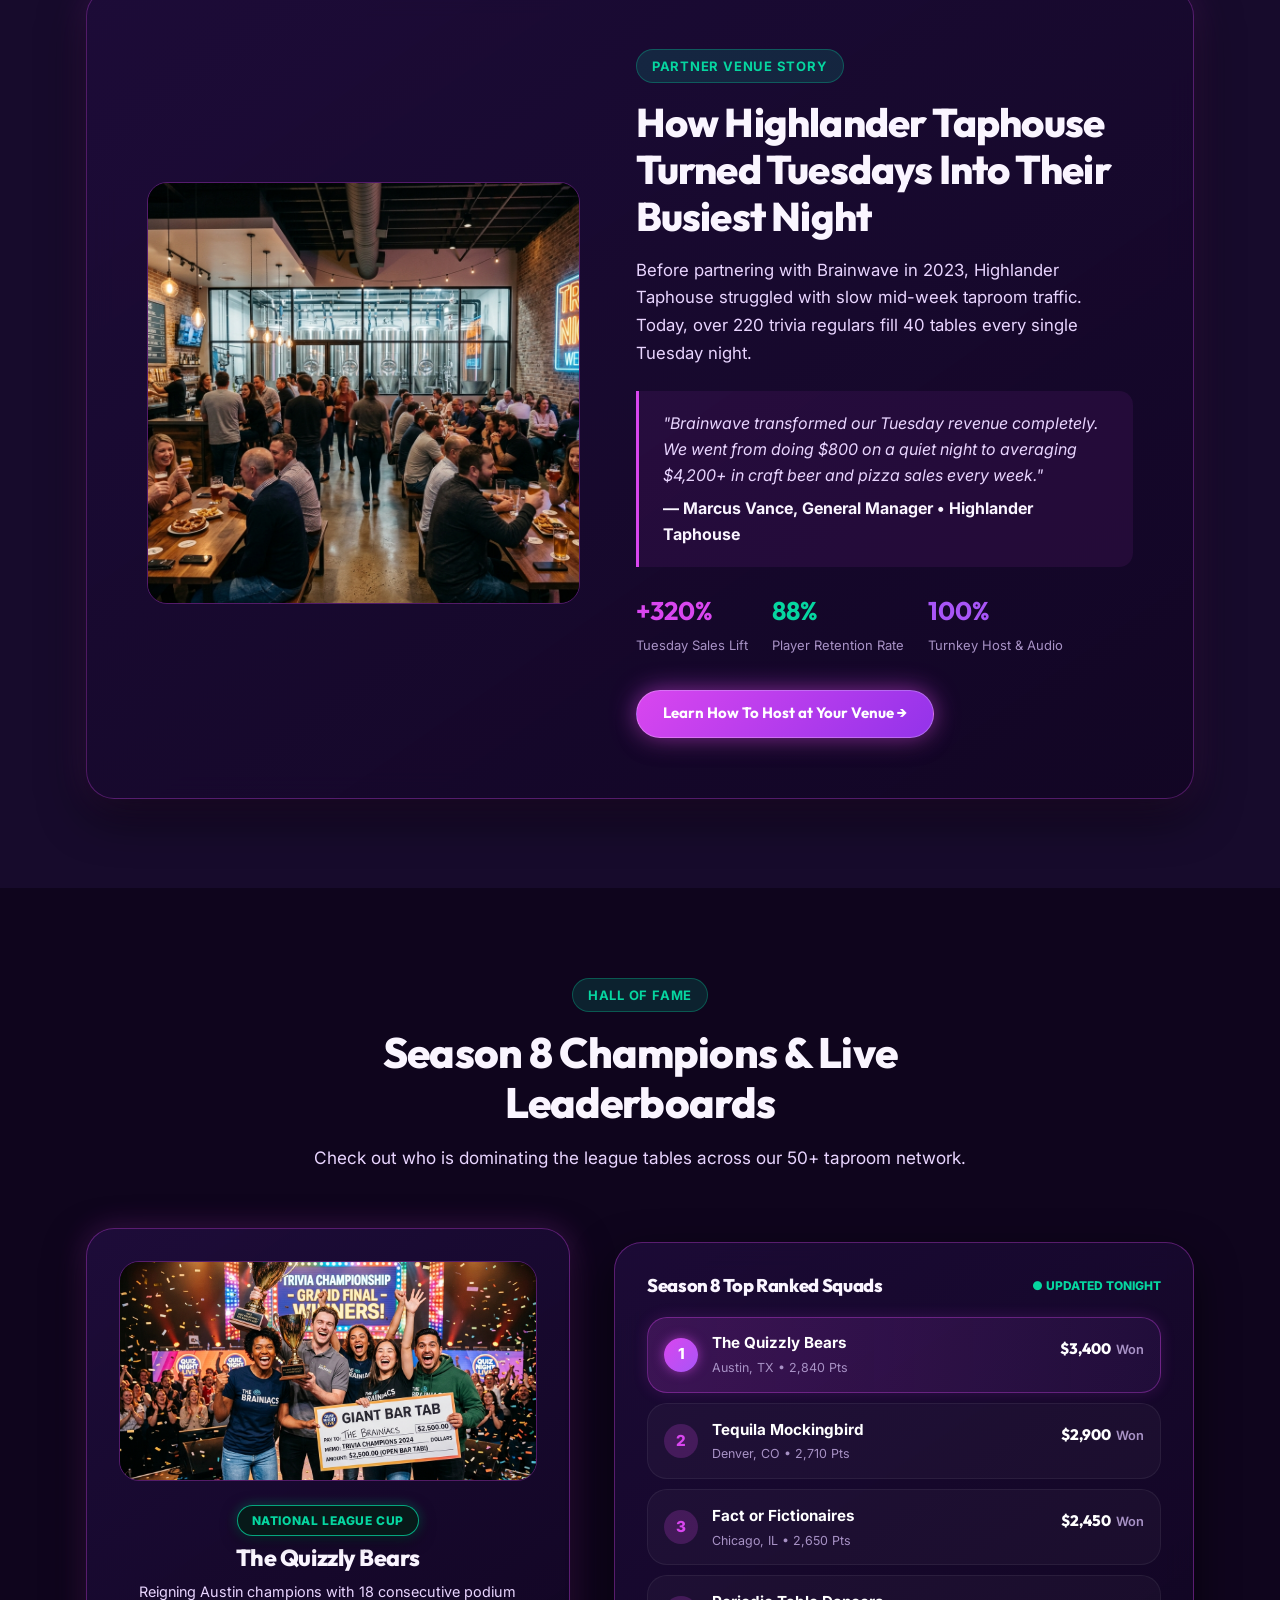
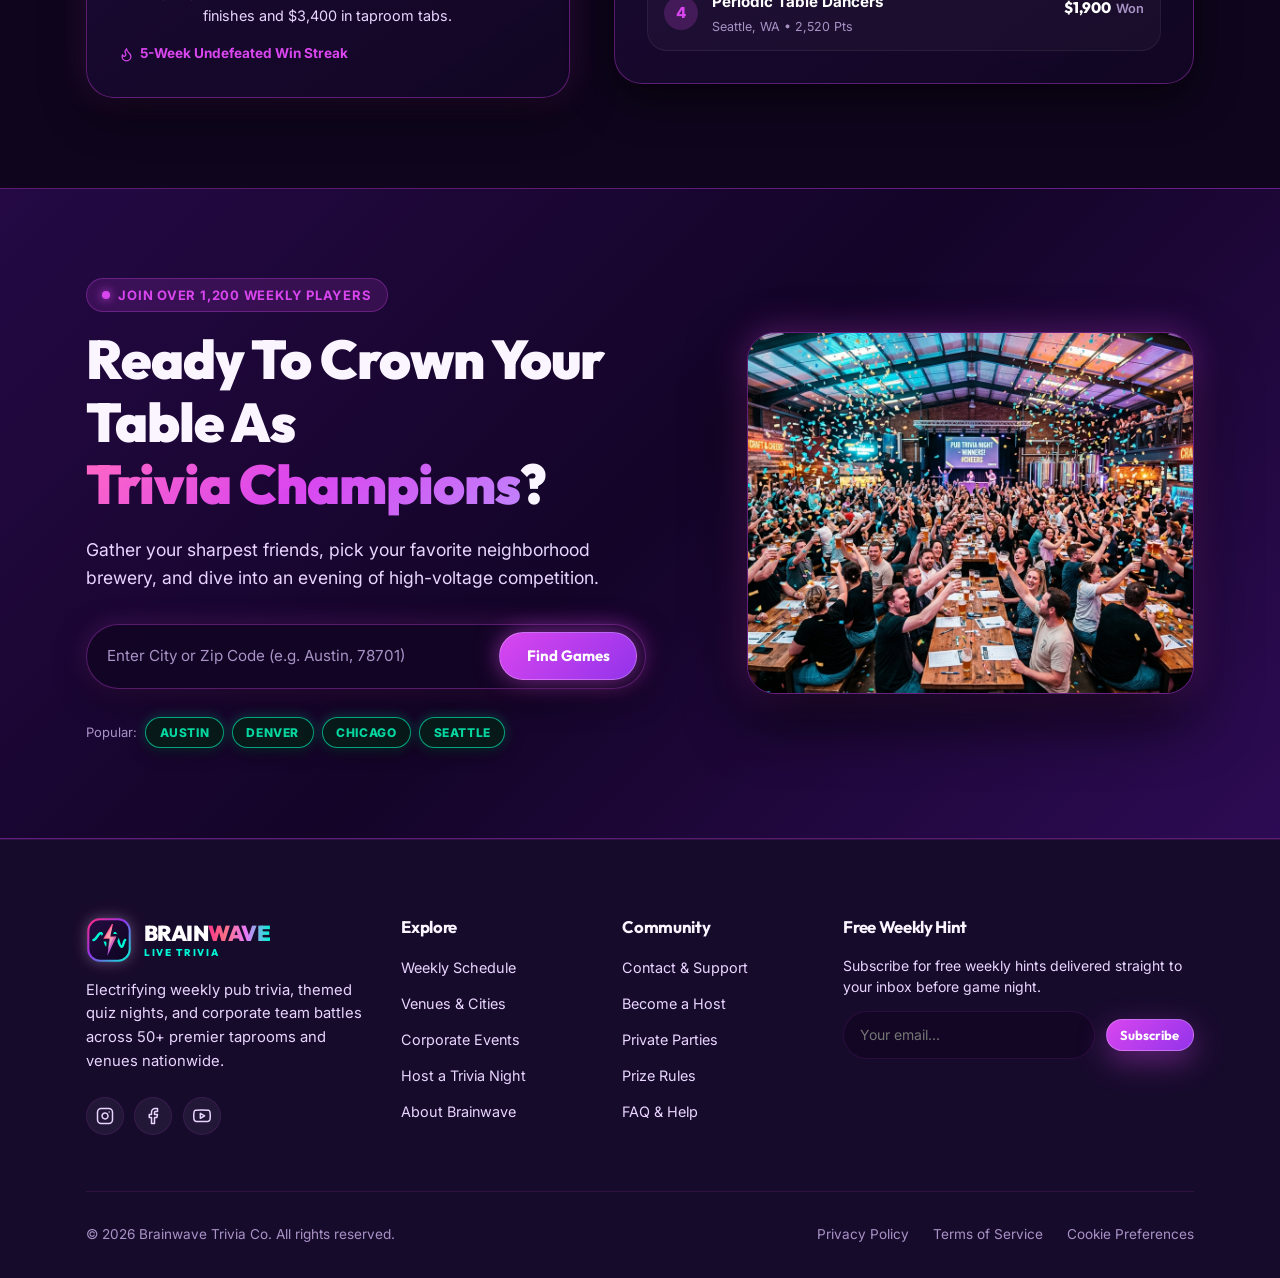
==== commit 3a73d6c6: "first commit" ====
--- a/index.html
+++ b/index.html
@@ -25,11 +25,12 @@
         <div class="preloader-pulse-glow"></div>
         <svg class="preloader-svg" width="54" height="54" viewBox="0 0 40 40" fill="none"
           xmlns="http://www.w3.org/2000/svg">
-          <rect x="2" y="2" width="36" height="36" rx="10" fill="#1A0B2E" stroke="url(#bwGradPrimary)"
+          <rect x="2" y="2" width="36" height="36" rx="10" fill="url(#bwBgGrad)" stroke="url(#bwBorderGrad)"
             stroke-width="2" />
-          <path d="M8 20C11 20 12 14 15 14C18 14 17 26 20 26C23 26 24 16 27 16C29 16 30 20 32 20" stroke="#06D6A0"
-            stroke-width="2.6" stroke-linecap="round" stroke-linejoin="round" />
-          <polygon points="21 6 16 19 21 19 19 32 28 16 22 16 25 6" fill="url(#bwGradBolt)" />
+          <path d="M6.5 20C9 20 10.5 14 13 14C15.5 14 16.5 26 19 26C21.5 26 22.5 14 25 14C27.5 14 28.5 26 31 26C32.5 26 33 20 34 20"
+            stroke="#00F5D4" stroke-width="2.2" stroke-linecap="round" stroke-linejoin="round" mask="url(#bwBoltMask)" />
+          <polygon points="22.5 6 15 19 20.8 19 18.5 34 26.5 17 21 17 23.5 6" fill="url(#bwBoltGrad)" />
+          <polygon points="22 8.5 16.5 18 20.2 18 19 28.5 24 17.5 21.2 17.5 22.8 8.5" fill="#FFFFFF" opacity="0.32" />
         </svg>
       </div>
       <div class="preloader-text-wrap">
@@ -42,19 +43,39 @@
     </div>
   </div>
 
-  <!-- Shared Global SVG Gradients for Brand Identity -->
+  <!-- Shared Global SVG Gradients & Negative-Space Mask for Brand Identity -->
   <svg style="position: absolute; width: 0; height: 0; overflow: hidden;" aria-hidden="true">
     <defs>
+      <linearGradient id="bwBorderGrad" x1="0%" y1="0%" x2="100%" y2="100%">
+        <stop offset="0%" stop-color="#FF2A85" />
+        <stop offset="45%" stop-color="#9333EA" />
+        <stop offset="100%" stop-color="#00F5D4" />
+      </linearGradient>
+      <linearGradient id="bwBgGrad" x1="0%" y1="0%" x2="100%" y2="100%">
+        <stop offset="0%" stop-color="#240D42" />
+        <stop offset="100%" stop-color="#0D031F" />
+      </linearGradient>
+      <linearGradient id="bwBoltGrad" x1="0%" y1="0%" x2="40%" y2="100%">
+        <stop offset="0%" stop-color="#FF2E93" />
+        <stop offset="50%" stop-color="#FB7185" />
+        <stop offset="100%" stop-color="#A855F7" />
+      </linearGradient>
+      <!-- Aliases for backward compatibility -->
       <linearGradient id="bwGradPrimary" x1="0%" y1="0%" x2="100%" y2="100%">
-        <stop offset="0%" stop-color="#D946EF" />
-        <stop offset="50%" stop-color="#A855F7" />
-        <stop offset="100%" stop-color="#9333EA" />
+        <stop offset="0%" stop-color="#FF2A85" />
+        <stop offset="45%" stop-color="#9333EA" />
+        <stop offset="100%" stop-color="#00F5D4" />
       </linearGradient>
-      <linearGradient id="bwGradBolt" x1="0%" y1="0%" x2="100%" y2="100%">
+      <linearGradient id="bwGradBolt" x1="0%" y1="0%" x2="40%" y2="100%">
         <stop offset="0%" stop-color="#FF2E93" />
-        <stop offset="50%" stop-color="#D946EF" />
-        <stop offset="100%" stop-color="#8B5CF6" />
+        <stop offset="50%" stop-color="#FB7185" />
+        <stop offset="100%" stop-color="#A855F7" />
       </linearGradient>
+      <!-- Negative Space Cutout Mask to eliminate messy wave/bolt overlap -->
+      <mask id="bwBoltMask">
+        <rect width="40" height="40" fill="#FFFFFF" />
+        <polygon points="22.5 6 15 19 20.8 19 18.5 34 26.5 17 21 17 23.5 6" fill="#000000" stroke="#000000" stroke-width="4.5" stroke-linejoin="round" />
+      </mask>
     </defs>
   </svg>
 
@@ -66,13 +87,14 @@
         <!-- Redesigned Attractive Brand Logo (Brainwave + Quiz Lightning) -->
         <a href="index.html" class="brand-logo" aria-label="Brainwave Trivia Home">
           <div class="brand-logo-badge">
-            <svg class="brand-logo-svg" width="36" height="36" viewBox="0 0 40 40" fill="none"
+            <svg class="brand-logo-svg" width="38" height="38" viewBox="0 0 40 40" fill="none"
               xmlns="http://www.w3.org/2000/svg">
-              <rect x="2" y="2" width="36" height="36" rx="10" fill="#1A0B2E" stroke="url(#bwGradPrimary)"
+              <rect x="2" y="2" width="36" height="36" rx="10" fill="url(#bwBgGrad)" stroke="url(#bwBorderGrad)"
                 stroke-width="1.8" />
-              <path d="M8 20C11 20 12 14 15 14C18 14 17 26 20 26C23 26 24 16 27 16C29 16 30 20 32 20" stroke="#06D6A0"
-                stroke-width="2.6" stroke-linecap="round" stroke-linejoin="round" />
-              <polygon points="21 6 16 19 21 19 19 32 28 16 22 16 25 6" fill="url(#bwGradBolt)" />
+              <path d="M6.5 20C9 20 10.5 14 13 14C15.5 14 16.5 26 19 26C21.5 26 22.5 14 25 14C27.5 14 28.5 26 31 26C32.5 26 33 20 34 20"
+                stroke="#00F5D4" stroke-width="2.2" stroke-linecap="round" stroke-linejoin="round" mask="url(#bwBoltMask)" />
+              <polygon points="22.5 6 15 19 20.8 19 18.5 34 26.5 17 21 17 23.5 6" fill="url(#bwBoltGrad)" />
+              <polygon points="22 8.5 16.5 18 20.2 18 19 28.5 24 17.5 21.2 17.5 22.8 8.5" fill="#FFFFFF" opacity="0.32" />
             </svg>
           </div>
           <div class="brand-logo-text">
@@ -195,11 +217,12 @@
         <div class="brand-logo-badge">
           <svg class="brand-logo-svg" width="34" height="34" viewBox="0 0 40 40" fill="none"
             xmlns="http://www.w3.org/2000/svg">
-            <rect x="2" y="2" width="36" height="36" rx="10" fill="#1A0B2E" stroke="url(#bwGradPrimary)"
+            <rect x="2" y="2" width="36" height="36" rx="10" fill="url(#bwBgGrad)" stroke="url(#bwBorderGrad)"
               stroke-width="1.8" />
-            <path d="M8 20C11 20 12 14 15 14C18 14 17 26 20 26C23 26 24 16 27 16C29 16 30 20 32 20" stroke="#06D6A0"
-              stroke-width="2.6" stroke-linecap="round" stroke-linejoin="round" />
-            <polygon points="21 6 16 19 21 19 19 32 28 16 22 16 25 6" fill="url(#bwGradBolt)" />
+            <path d="M6.5 20C9 20 10.5 14 13 14C15.5 14 16.5 26 19 26C21.5 26 22.5 14 25 14C27.5 14 28.5 26 31 26C32.5 26 33 20 34 20"
+              stroke="#00F5D4" stroke-width="2.2" stroke-linecap="round" stroke-linejoin="round" mask="url(#bwBoltMask)" />
+            <polygon points="22.5 6 15 19 20.8 19 18.5 34 26.5 17 21 17 23.5 6" fill="url(#bwBoltGrad)" />
+            <polygon points="22 8.5 16.5 18 20.2 18 19 28.5 24 17.5 21.2 17.5 22.8 8.5" fill="#FFFFFF" opacity="0.32" />
           </svg>
         </div>
         <div class="brand-logo-text">
@@ -1323,13 +1346,14 @@
         <div class="footer-col-brand">
           <a href="index.html" class="brand-logo" aria-label="Brainwave Trivia Home">
             <div class="brand-logo-badge">
-              <svg class="brand-logo-svg" width="36" height="36" viewBox="0 0 40 40" fill="none"
+              <svg class="brand-logo-svg" width="38" height="38" viewBox="0 0 40 40" fill="none"
                 xmlns="http://www.w3.org/2000/svg">
-                <rect x="2" y="2" width="36" height="36" rx="10" fill="#1A0B2E" stroke="url(#bwGradPrimary)"
+                <rect x="2" y="2" width="36" height="36" rx="10" fill="url(#bwBgGrad)" stroke="url(#bwBorderGrad)"
                   stroke-width="1.8" />
-                <path d="M8 20C11 20 12 14 15 14C18 14 17 26 20 26C23 26 24 16 27 16C29 16 30 20 32 20" stroke="#06D6A0"
-                  stroke-width="2.6" stroke-linecap="round" stroke-linejoin="round" />
-                <polygon points="21 6 16 19 21 19 19 32 28 16 22 16 25 6" fill="url(#bwGradBolt)" />
+                <path d="M6.5 20C9 20 10.5 14 13 14C15.5 14 16.5 26 19 26C21.5 26 22.5 14 25 14C27.5 14 28.5 26 31 26C32.5 26 33 20 34 20"
+                  stroke="#00F5D4" stroke-width="2.2" stroke-linecap="round" stroke-linejoin="round" mask="url(#bwBoltMask)" />
+                <polygon points="22.5 6 15 19 20.8 19 18.5 34 26.5 17 21 17 23.5 6" fill="url(#bwBoltGrad)" />
+                <polygon points="22 8.5 16.5 18 20.2 18 19 28.5 24 17.5 21.2 17.5 22.8 8.5" fill="#FFFFFF" opacity="0.32" />
               </svg>
             </div>
             <div class="brand-logo-text">
--- a/assets/css/style.css
+++ b/assets/css/style.css
@@ -538,7 +538,7 @@
 .brand-logo {
   display: inline-flex;
   align-items: center;
-  gap: 0.65rem;
+  gap: 0.75rem;
   text-decoration: none;
   flex-shrink: 0;
   transition: transform var(--transition-fast);
@@ -549,8 +549,8 @@
 }
 
 .brand-logo-badge {
-  width: 36px;
-  height: 36px;
+  width: 38px;
+  height: 38px;
   display: flex;
   align-items: center;
   justify-content: center;
@@ -561,12 +561,12 @@
 .brand-logo-svg {
   width: 100%;
   height: 100%;
-  filter: drop-shadow(0 0 8px rgba(217, 70, 239, 0.4));
+  filter: drop-shadow(0 0 8px rgba(255, 42, 133, 0.35)) drop-shadow(0 0 5px rgba(0, 245, 212, 0.25));
   transition: filter var(--transition-normal);
 }
 
 .brand-logo:hover .brand-logo-svg {
-  filter: drop-shadow(0 0 14px rgba(217, 70, 239, 0.75)) drop-shadow(0 0 6px rgba(6, 214, 160, 0.5));
+  filter: drop-shadow(0 0 14px rgba(255, 42, 133, 0.65)) drop-shadow(0 0 8px rgba(0, 245, 212, 0.5));
 }
 
 .brand-logo-text {
@@ -577,32 +577,41 @@
 
 .brand-logo-text .brand-title {
   font-family: var(--font-heading);
-  font-size: 1.15rem;
+  font-size: 1.18rem;
   font-weight: 900;
-  letter-spacing: -0.02em;
-  color: var(--text-primary);
-  line-height: 1.1;
+  letter-spacing: -0.015em;
+  color: #FFFFFF;
+  line-height: 1.05;
+  white-space: nowrap;
 }
 
 .brand-logo-text .brand-accent {
-  background: linear-gradient(135deg, #D946EF 0%, #06D6A0 100%);
+  background: linear-gradient(90deg, #FF3388 0%, #FB7185 28%, #E879F9 62%, #00F5D4 100%);
   -webkit-background-clip: text;
   -webkit-text-fill-color: transparent;
+  display: inline;
 }
 
 .brand-logo-text .brand-tagline {
   font-family: var(--font-heading);
-  font-size: 0.55rem;
+  font-size: 0.56rem;
   font-weight: 800;
-  letter-spacing: 0.15em;
+  letter-spacing: 0.22em;
   text-transform: uppercase;
-  color: var(--brand-cyan);
-  margin-top: 2px;
+  color: #00F5D4;
+  margin-top: 3px;
   line-height: 1;
+  white-space: nowrap;
 }
 
 [data-theme="light"] .brand-logo-text .brand-title {
-  color: #1A0B2E;
+  color: #0F0521;
+}
+
+[data-theme="light"] .brand-logo-text .brand-accent {
+  background: linear-gradient(90deg, #E11D48 0%, #9333EA 50%, #0284C7 100%);
+  -webkit-background-clip: text;
+  -webkit-text-fill-color: transparent;
 }
 
 [data-theme="light"] .brand-logo-text .brand-tagline {
@@ -611,16 +620,16 @@
 
 /* Light mode: keep logo badge with dark purple fill so it matches dark mode appearance */
 [data-theme="light"] .brand-logo-badge {
-  background: linear-gradient(135deg, rgba(126, 34, 206, 0.12) 0%, rgba(217, 70, 239, 0.08) 100%);
+  background: linear-gradient(135deg, rgba(126, 34, 206, 0.12) 0%, rgba(2, 132, 199, 0.08) 100%);
   border-radius: 10px;
 }
 
 [data-theme="light"] .brand-logo-svg rect {
-  fill: rgba(26, 11, 46, 0.92) !important;
+  fill: rgba(26, 11, 46, 0.95) !important;
 }
 
 [data-theme="light"] .brand-logo-svg {
-  filter: drop-shadow(0 0 6px rgba(217, 70, 239, 0.3));
+  filter: drop-shadow(0 0 6px rgba(126, 34, 206, 0.3));
 }
 
 /* Main Navigation Links (Balanced Center Distribution) */
@@ -1581,9 +1590,9 @@
 
 .hero-grid {
   display: grid;
-  grid-template-columns: 1.05fr 1.15fr;
-  align-items: center;
-  gap: clamp(2.5rem, 5vw, 4rem);
+  grid-template-columns: 1.1fr 1fr;
+  align-items: center;
+  gap: clamp(2rem, 4vw, 3.5rem);
 }
 
 .hero-content {
@@ -1591,22 +1600,23 @@
   flex-direction: column;
   align-items: flex-start;
   z-index: 2;
+  min-width: 0;
 }
 
 .hero-title {
-  font-size: clamp(2.4rem, 4.5vw, 3.8rem);
+  font-size: clamp(2.3rem, 4.2vw, 3.6rem);
   font-weight: 900;
-  line-height: 1.1;
+  line-height: 1.12;
   letter-spacing: -0.03em;
   margin-bottom: 1.25rem;
 }
 
 .hero-subtitle {
-  font-size: clamp(1.05rem, 1.8vw, 1.2rem);
+  font-size: clamp(1.025rem, 1.6vw, 1.15rem);
   color: var(--text-secondary);
   line-height: 1.6;
-  margin-bottom: 2rem;
-  max-width: 520px;
+  margin-bottom: 1.85rem;
+  max-width: 540px;
 }
 
 .hero-actions {
@@ -1614,7 +1624,21 @@
   align-items: center;
   gap: 1rem;
   flex-wrap: wrap;
-  margin-bottom: 2.5rem;
+  margin-bottom: 2rem;
+}
+
+@media (min-width: 641px) {
+  .hero-actions {
+    flex-wrap: nowrap;
+  }
+  .hero-actions .btn {
+    white-space: nowrap;
+  }
+}
+
+.hero-actions .btn.btn-lg {
+  padding: 0.9rem 1.75rem;
+  font-size: 1rem;
 }
 
 .glow-btn {
@@ -1703,7 +1727,7 @@
 .hero-showcase-stage {
   position: relative;
   width: 100%;
-  height: 520px;
+  height: 500px;
   perspective: 1400px;
   perspective-origin: 50% 45%;
   display: flex;
@@ -1826,9 +1850,9 @@
 /* Card 3: Main Star 3D Interactive Quiz Screen (Reference Match) */
 .floating-quiz-main-screen {
   position: absolute;
-  bottom: 15px;
-  right: 25px;
-  width: clamp(380px, 42vw, 530px);
+  bottom: 10px;
+  right: 15px;
+  width: clamp(380px, 42vw, 520px);
   z-index: 4;
   transform: rotateX(14deg) rotateY(-14deg) rotateZ(4deg) translateZ(50px);
   transform-style: preserve-3d;
@@ -6053,6 +6077,7 @@
   color: #FFFFFF;
   margin-bottom: 0.65rem;
   line-height: 1.3;
+  min-height: 2.6em;
 }
 
 .special-card-desc {
@@ -6060,17 +6085,21 @@
   color: var(--text-secondary);
   line-height: 1.55;
   margin-bottom: 1.25rem;
+  flex-grow: 1;
 }
 
 .special-perks-list {
   display: flex;
   flex-direction: column;
-  gap: 0.6rem;
+  justify-content: center;
+  gap: 0.65rem;
   font-size: 0.85rem;
   color: #FFFFFF;
   font-weight: 600;
-  margin-bottom: 1.5rem;
+  margin-top: auto;
+  margin-bottom: 1.25rem;
   padding: 0.9rem 1rem;
+  min-height: 124px;
   background: rgba(255, 255, 255, 0.04);
   border: 1px solid rgba(255, 255, 255, 0.08);
   border-radius: var(--radius-md);
@@ -10146,14 +10175,22 @@
 .about-highlight-pill {
   display: inline-flex;
   align-items: center;
-  gap: 0.45rem;
+  justify-content: center;
+  text-align: center;
   background: rgba(255, 255, 255, 0.05);
   border: 1px solid rgba(217, 70, 239, 0.25);
   border-radius: var(--radius-full);
-  padding: 0.35rem 0.85rem;
-  font-size: 0.8rem;
+  padding: 0.45rem 1.25rem;
+  font-size: 0.85rem;
   font-weight: 700;
   color: var(--text-primary);
+  line-height: 1.3;
+}
+
+.about-highlight-pill span {
+  display: inline-block;
+  text-align: center;
+  width: 100%;
 }
 
 [data-theme="light"] .about-highlight-pill {
@@ -10283,8 +10320,14 @@
 }
 
 .about-float-badge span {
-  font-size: 0.725rem;
+  font-size: 0.75rem;
   color: var(--text-muted);
+}
+
+[data-theme="light"] .about-float-badge span {
+  color: #4C2D74 !important;
+  font-weight: 700 !important;
+  opacity: 1 !important;
 }
 
 .about-metric-banner {
@@ -10967,8 +11010,11 @@
   box-shadow: 0 10px 30px rgba(76, 45, 116, 0.08);
 }
 
-[data-theme="light"] .about-metric-item .metric-label {
-  color: #4C2D74;
+[data-theme="light"] .about-metric-item .metric-label,
+[data-theme="light"] .about-metric-banner .metric-label {
+  color: #1A0B2E !important;
+  font-weight: 800 !important;
+  opacity: 1 !important;
 }
 
 [data-theme="light"] .pillar-card:hover,
--- a/assets/css/responsive.css
+++ b/assets/css/responsive.css
@@ -122,8 +122,8 @@
   }
 
   .hero-grid {
-    grid-template-columns: 1fr 1fr;
-    gap: 2.5rem;
+    grid-template-columns: 1.08fr 1fr;
+    gap: 2.25rem;
     align-items: center;
   }
 
@@ -3387,42 +3387,88 @@
   align-items: center;
 }
 
+@media (min-width: 641px) {
+  .hero-actions {
+    flex-wrap: nowrap;
+  }
+  .hero-actions .btn {
+    white-space: nowrap;
+  }
+}
+
+.hero-actions .btn.btn-lg {
+  padding: 0.85rem 1.65rem;
+  font-size: 0.975rem;
+}
+
 .theme-special-card,
 .special-card-body {
   min-width: 0;
-}
-
-.special-card-title,
+  display: flex;
+  flex-direction: column;
+}
+
+.special-card-title {
+  overflow-wrap: anywhere;
+  text-align: left;
+  min-height: 2.6em;
+  line-height: 1.3;
+}
+
 .special-card-desc {
   overflow-wrap: anywhere;
   text-align: left;
+  flex-grow: 1;
+  margin-bottom: 1.25rem;
+}
+
+.special-perks-list {
+  margin-top: auto;
+  min-height: 124px;
+  display: flex;
+  flex-direction: column;
+  justify-content: center;
+}
+
+.special-perks-list span {
+  display: flex;
+  align-items: center;
+  gap: 0.65rem;
+  text-align: left;
 }
 
 .special-card-footer {
   flex-wrap: wrap;
   gap: 0.75rem;
+  margin-top: 1rem;
 }
 
 .about-highlight-pill {
-  position: relative;
+  display: inline-flex;
+  align-items: center;
   justify-content: center;
   text-align: center;
-  padding-inline: 2rem;
-}
-
-.about-highlight-pill > svg {
-  position: absolute;
-  left: 0.8rem;
-}
-
-.about-highlight-pill > span {
-  flex: 1;
+  padding: 0.45rem 1.25rem;
+}
+
+.about-highlight-pill span {
   text-align: center;
+  display: inline-block;
+  width: 100%;
 }
 
 [data-theme="light"] .about-float-badge span {
-  color: #4C2D74;
-  font-weight: 600;
+  color: #4C2D74 !important;
+  font-weight: 700 !important;
+  opacity: 1 !important;
+}
+
+[data-theme="light"] .about-metric-item .metric-label,
+[data-theme="light"] .about-metric-banner .metric-label,
+[data-theme="light"] .metric-label {
+  color: #1A0B2E !important;
+  font-weight: 800 !important;
+  opacity: 1 !important;
 }
 
 @media (max-width: 1200px) and (min-width: 992px) {
